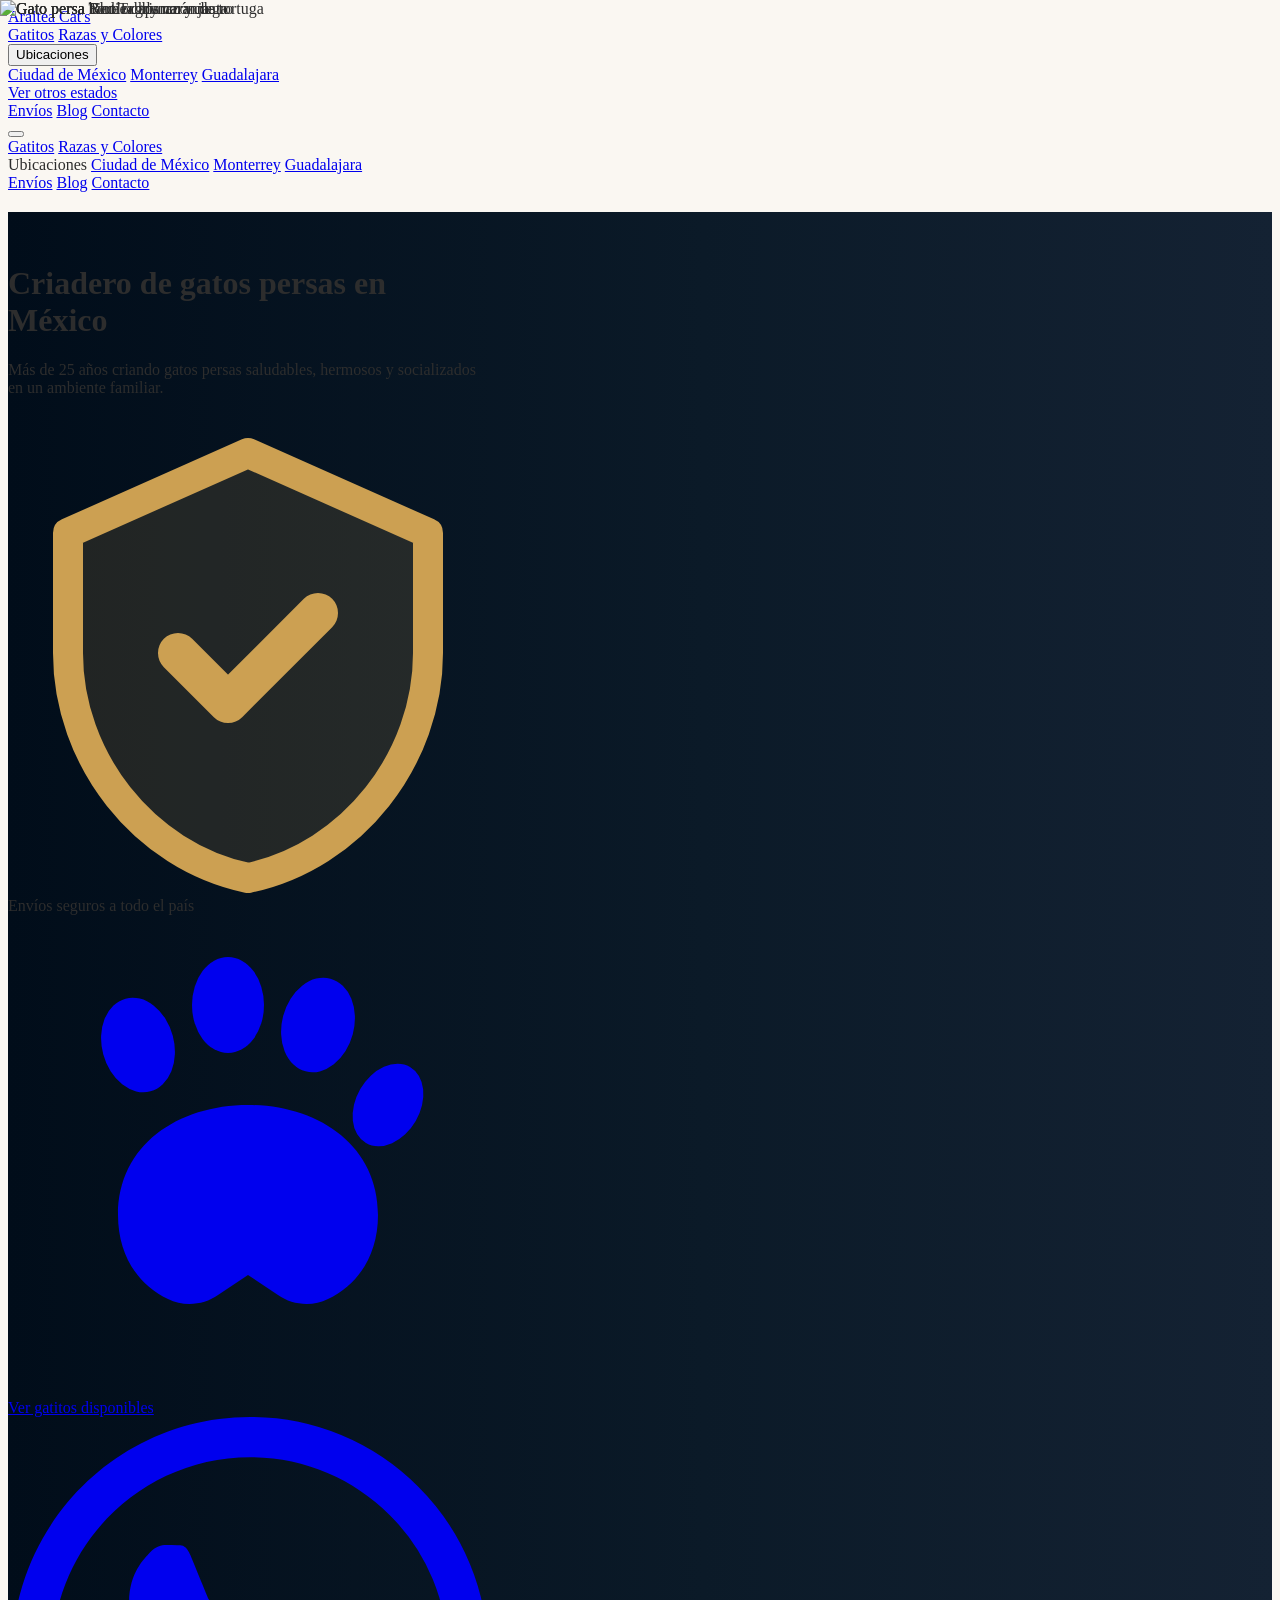
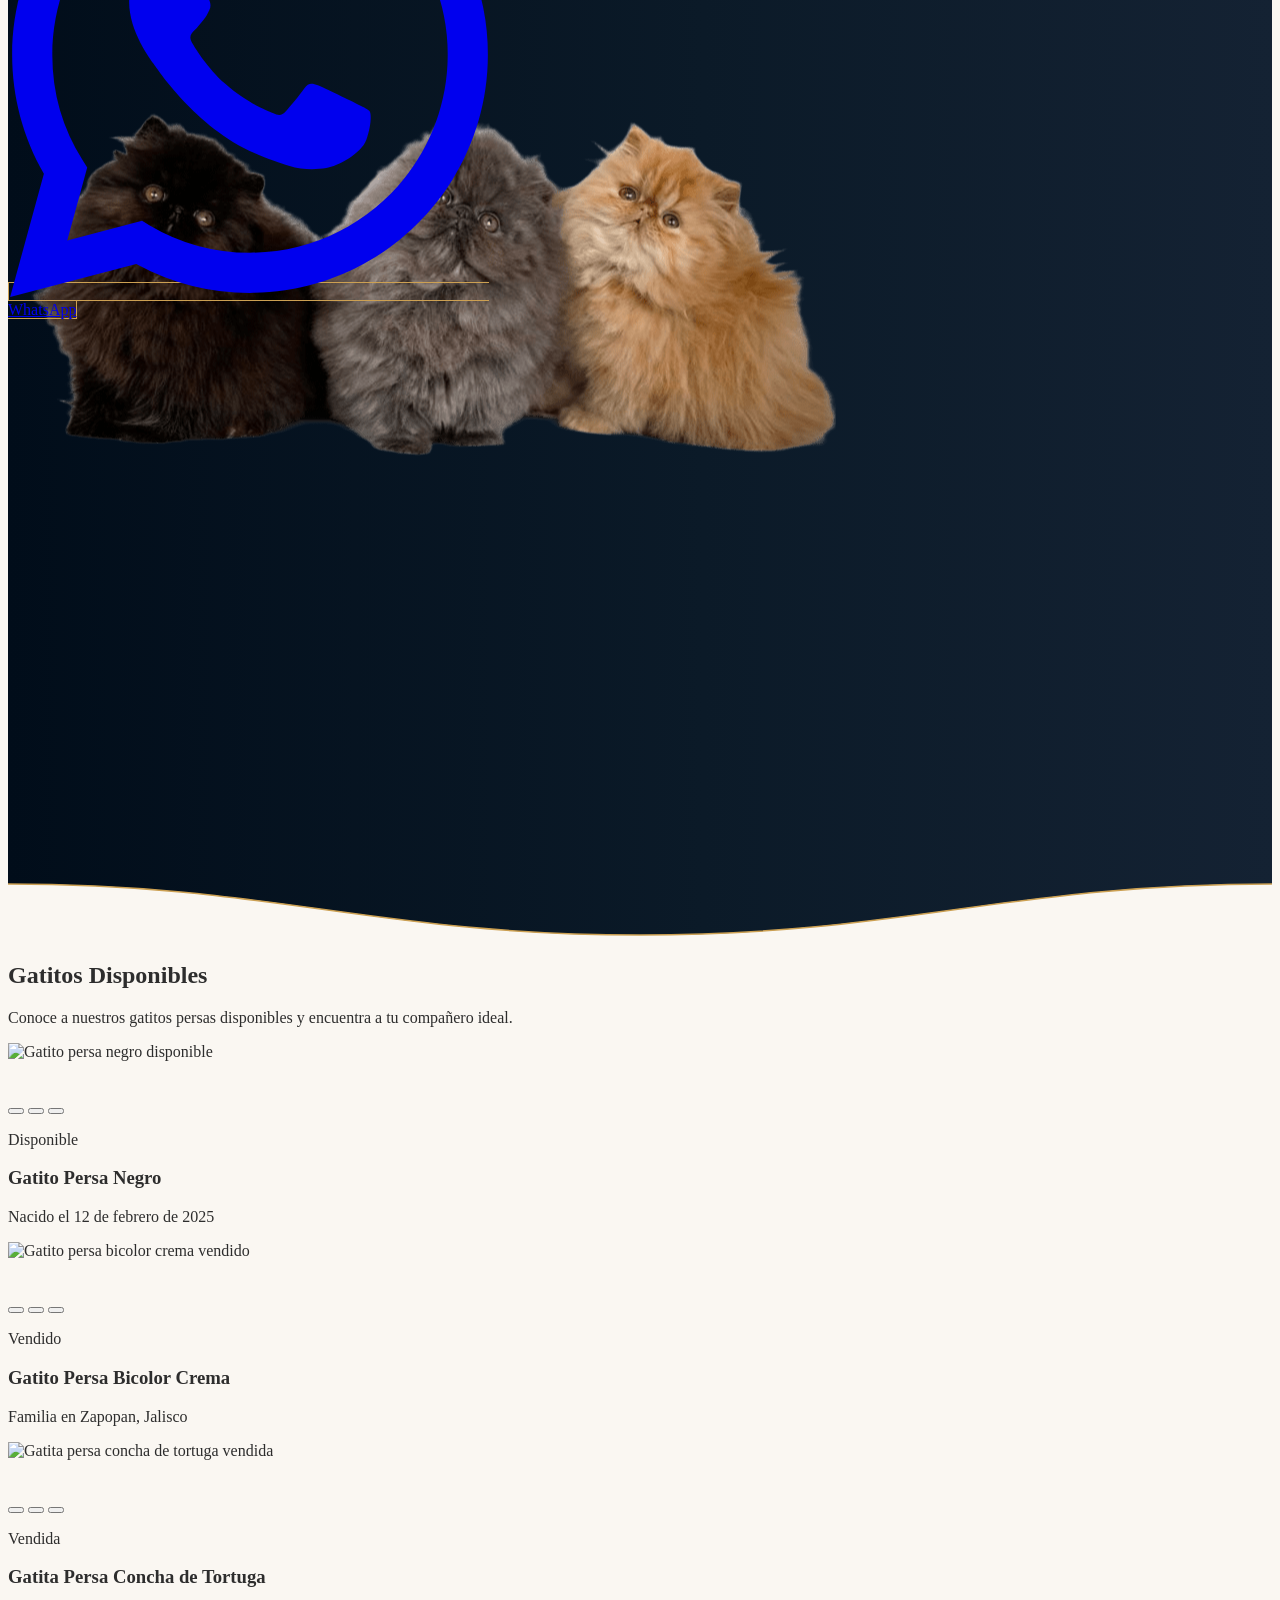
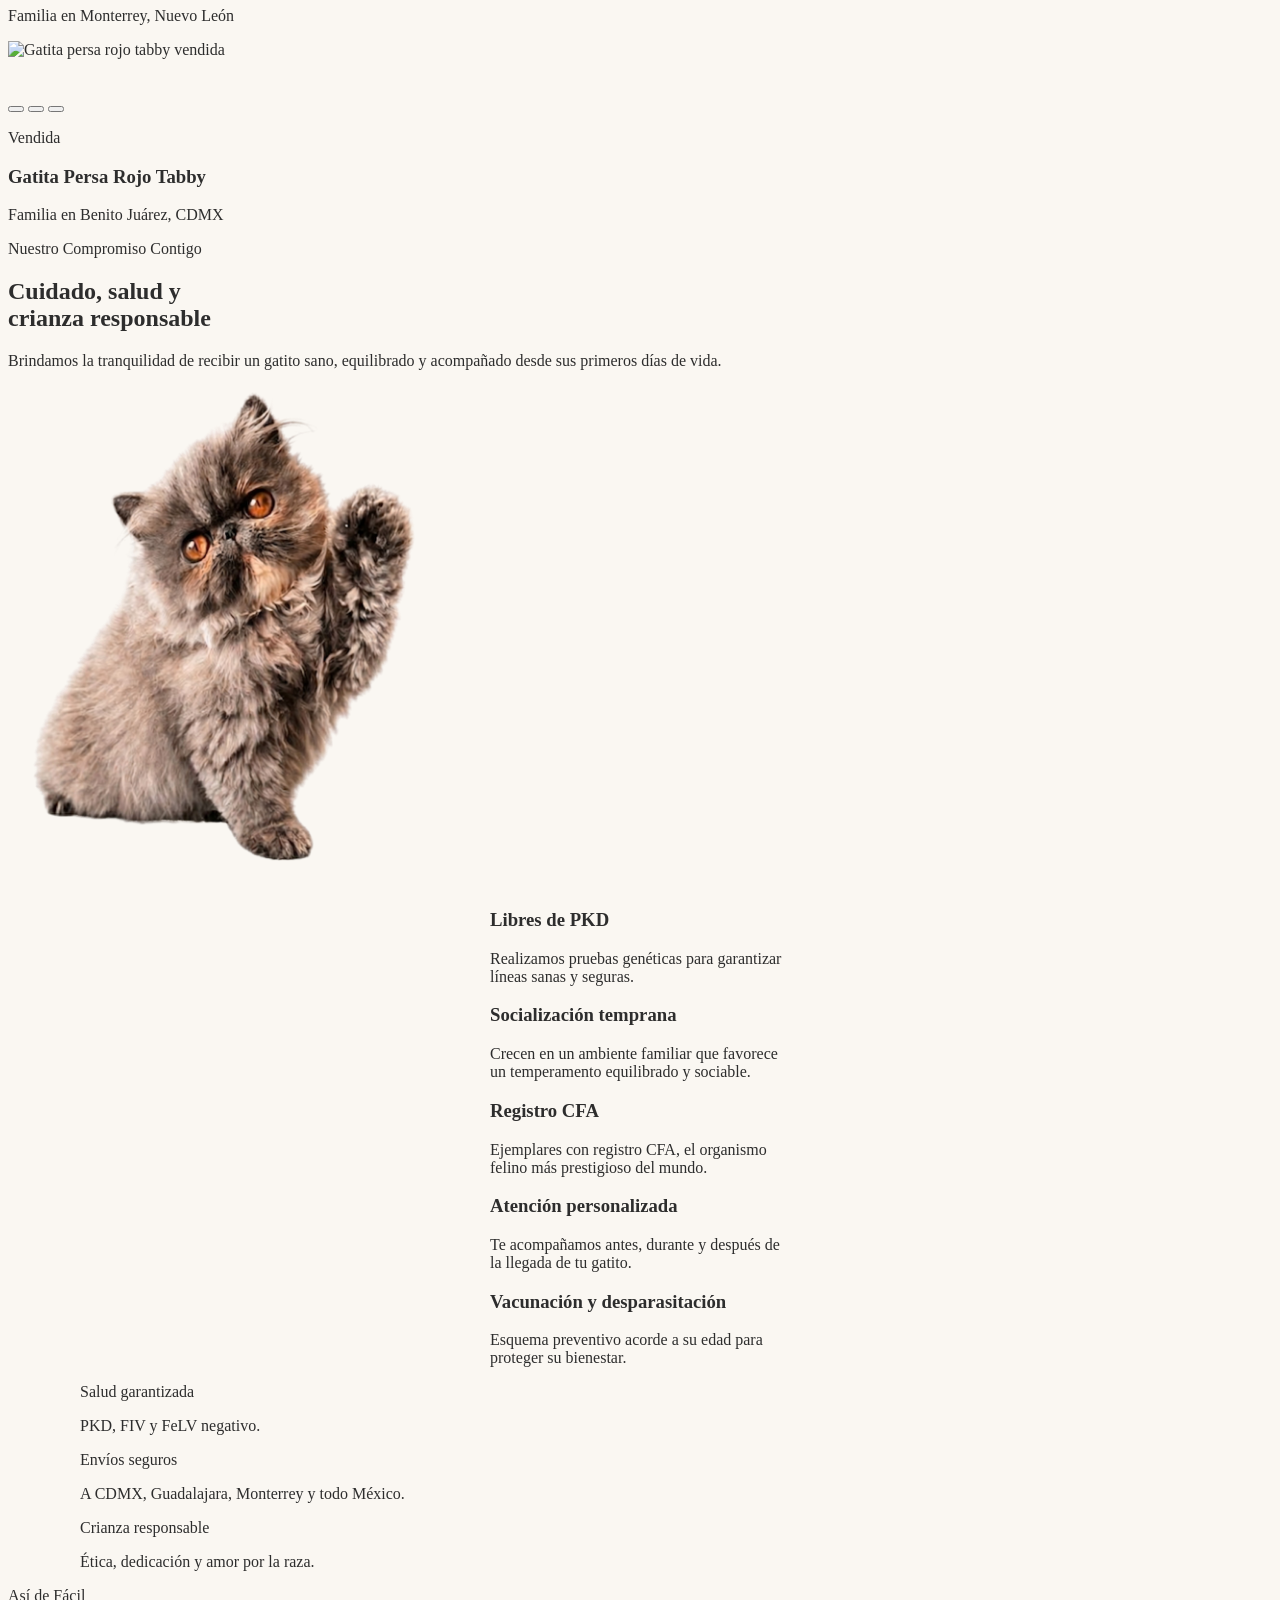
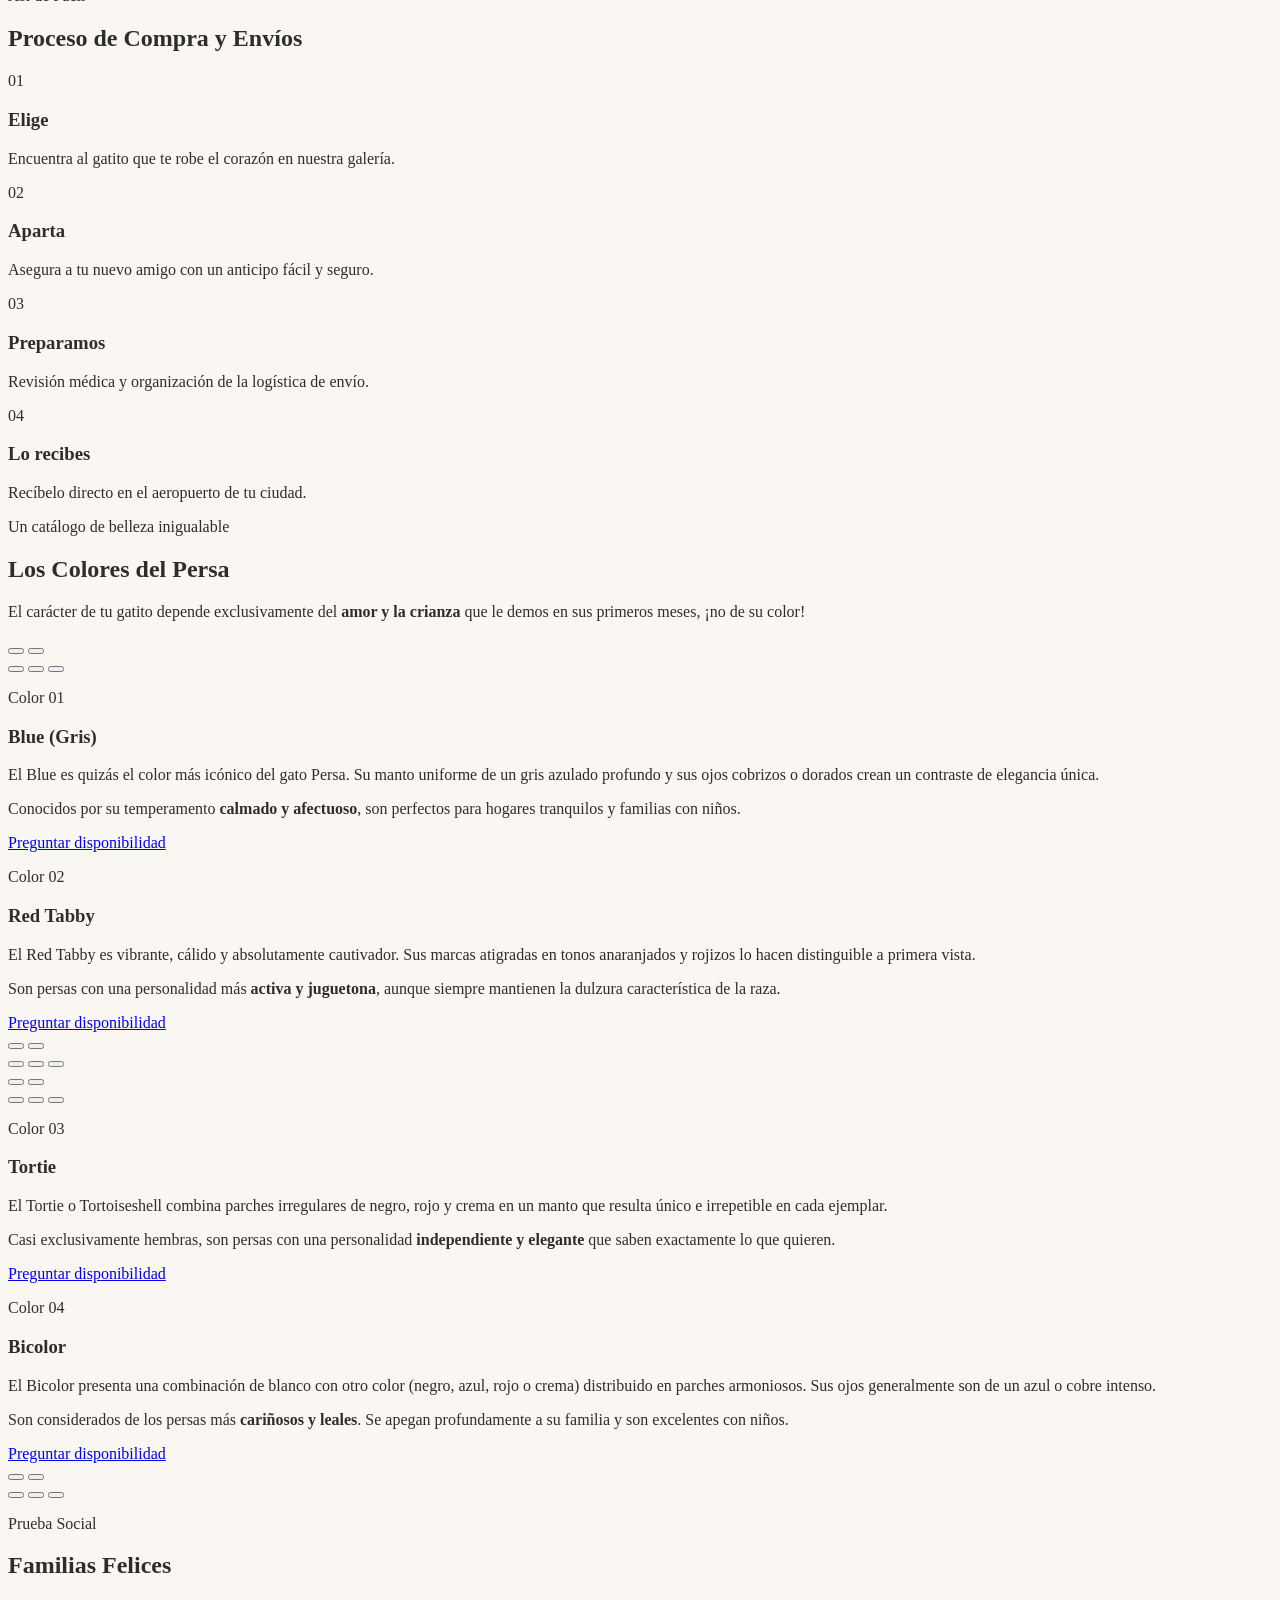
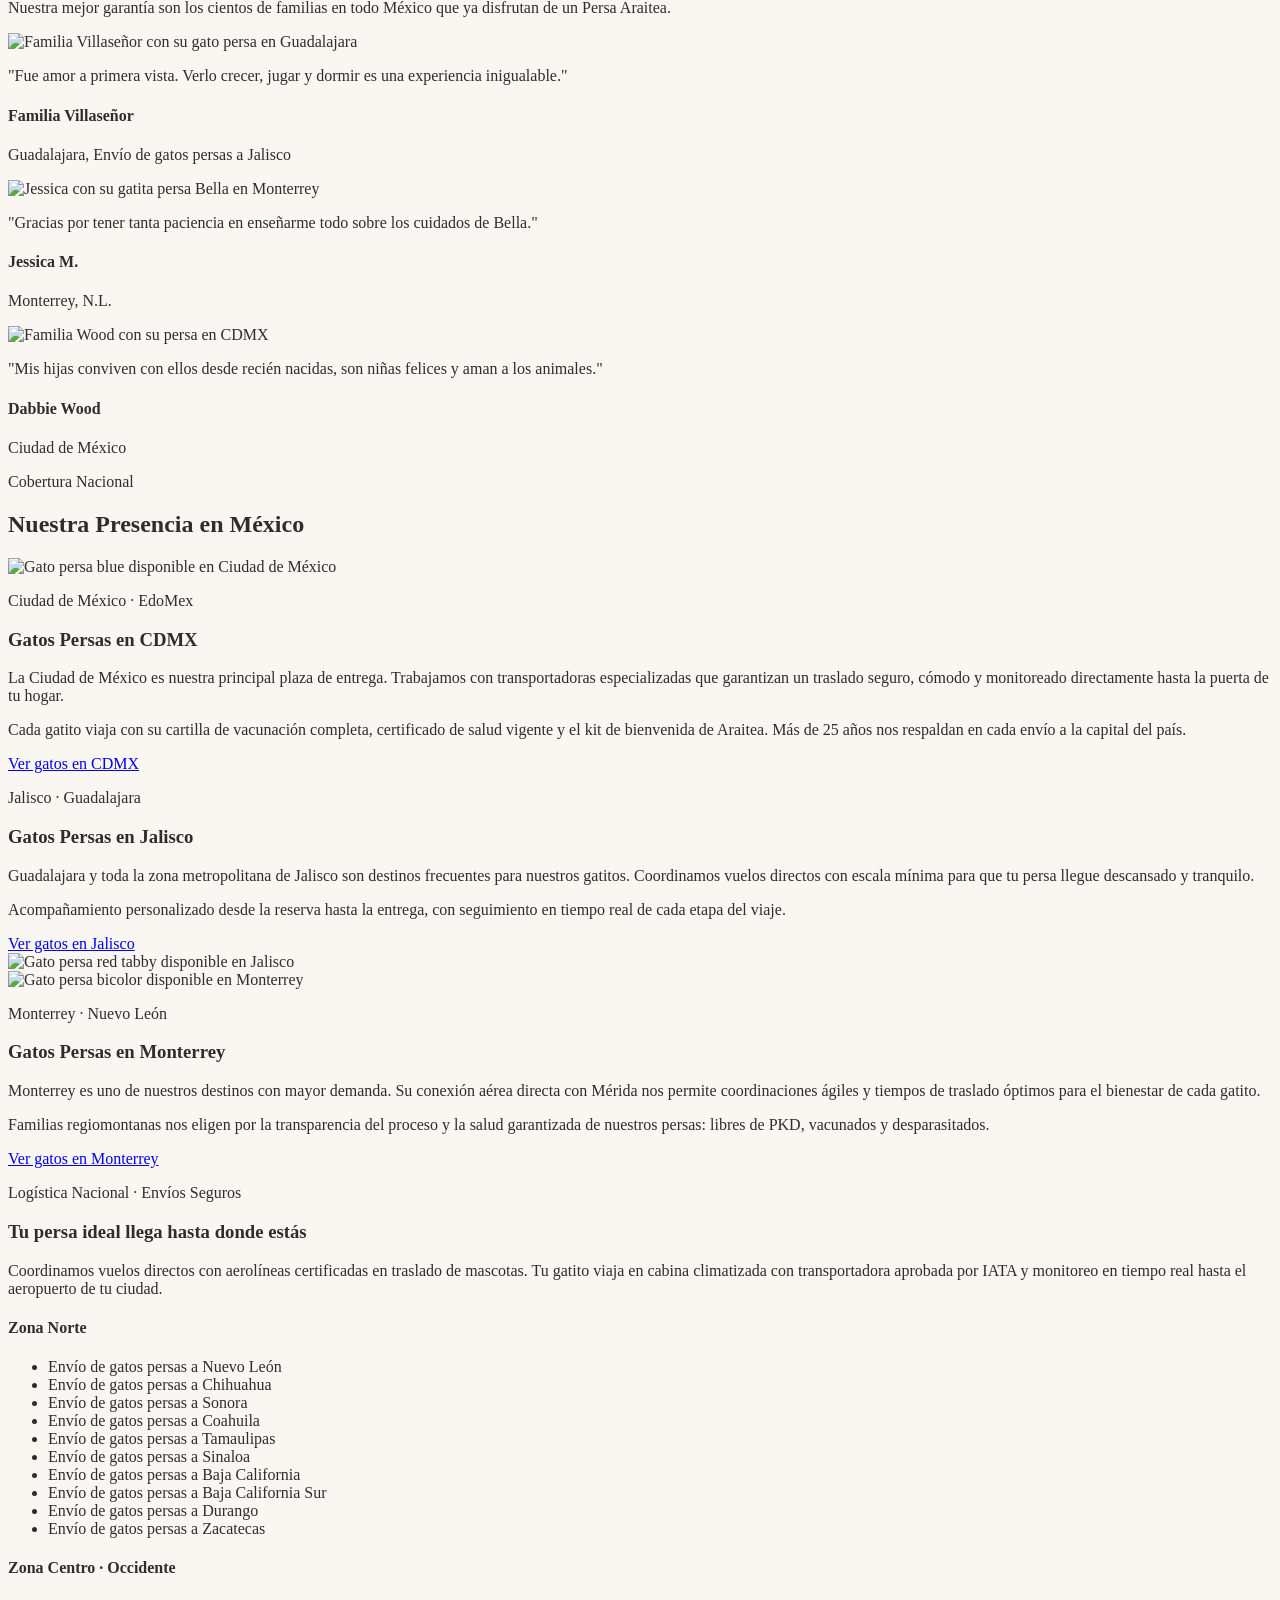
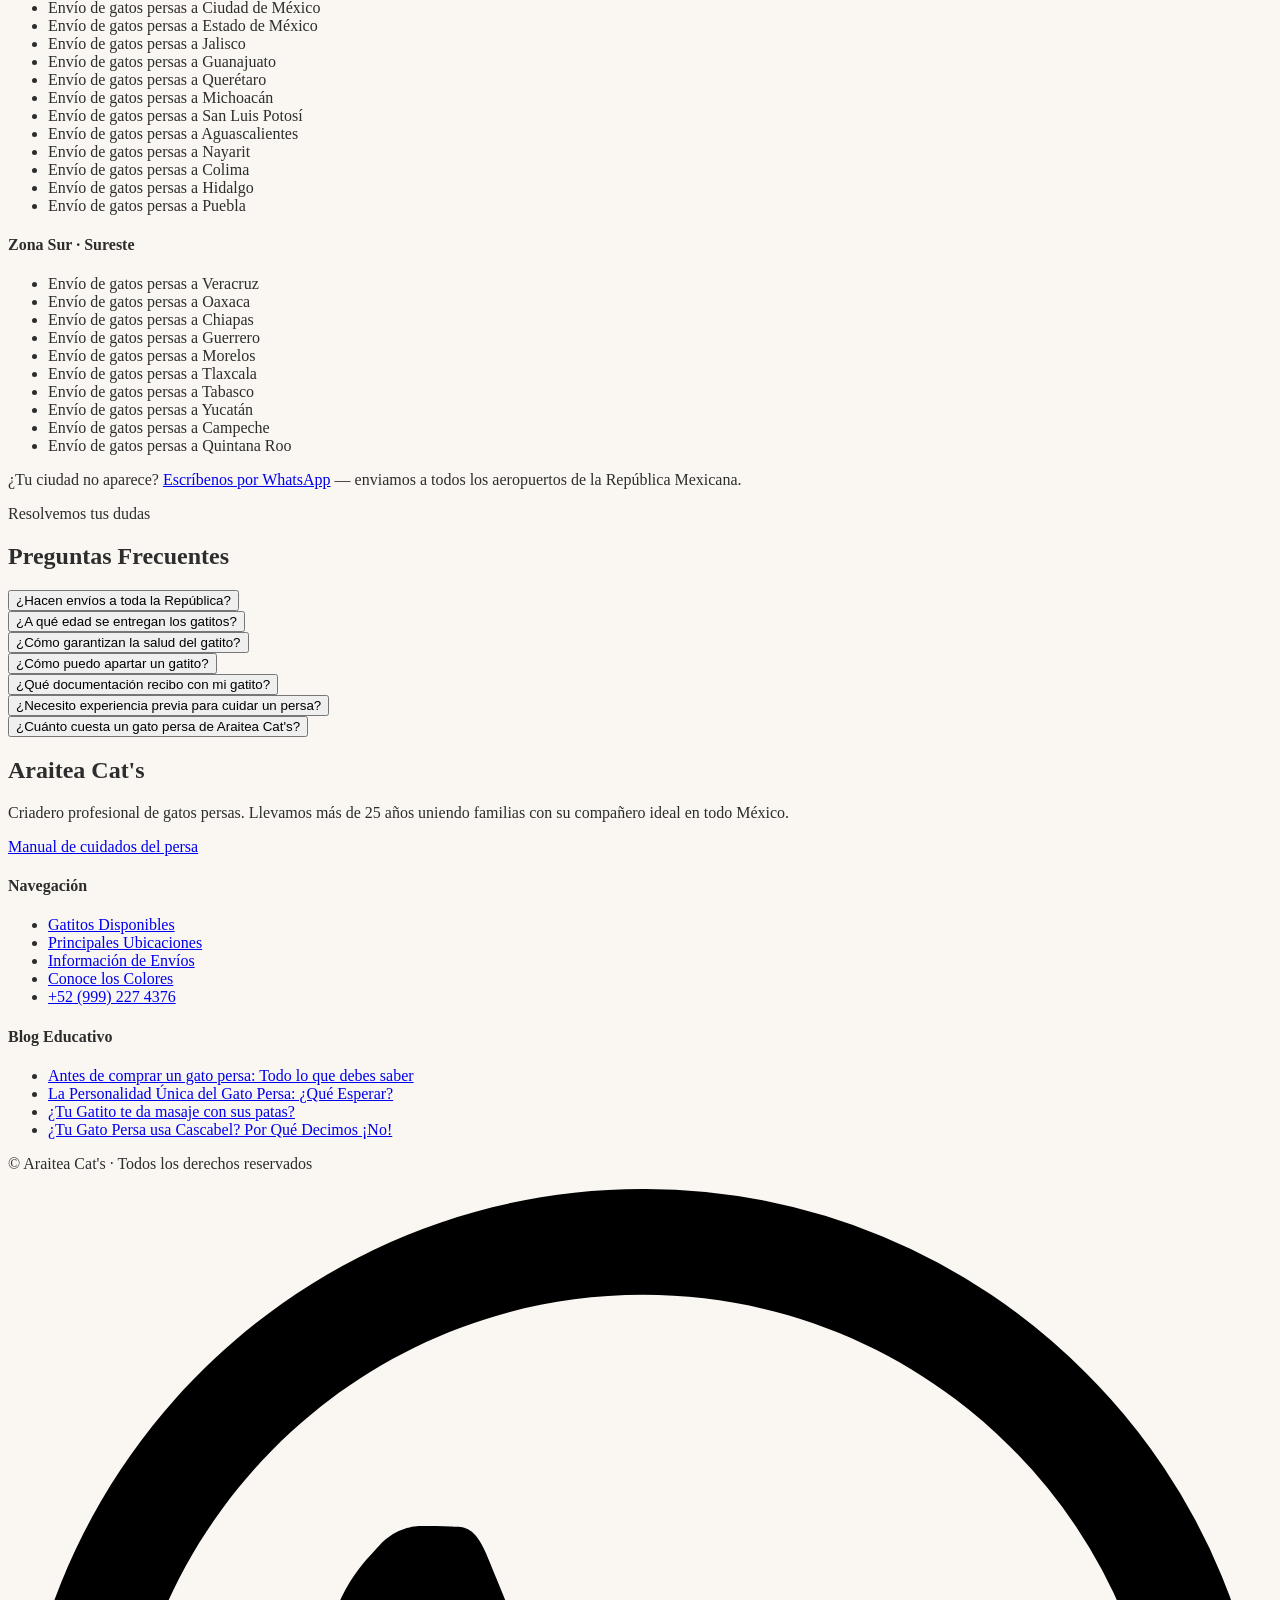
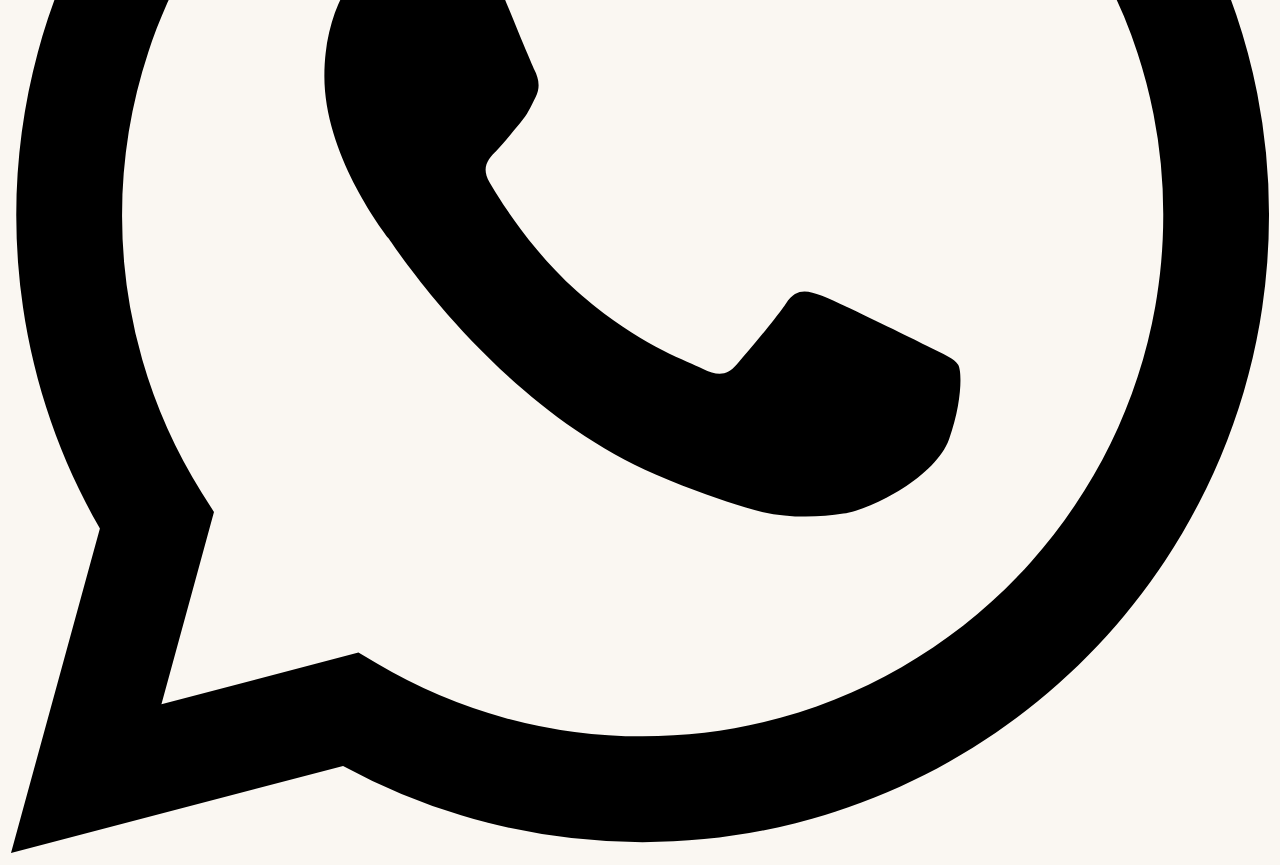
==== index.html @ f758a25f "chore: increase container max-width to 1568px Updated max-w-[1536px] to max-w-[1568px] across all pa" ====
<!doctype html>
<html lang="es">
	<head>
		<meta charset="UTF-8" />
		<meta name="viewport" content="width=device-width, initial-scale=1.0" />

		<title>Araitea Cat's | Criadero de Gatos Persas</title>

		<meta
			name="description"
			content="Araitea Cat's: Criadero de gatos persas en México con más de 25 años de experiencia. Gatitos libres de PKD, con envío seguro a CDMX, Monterrey, Guadalajara y todo el país."
		/>

		<!-- Open Graph -->
		<meta
			property="og:title"
			content="Araitea Cat's | Criadero de Gatos Persas"
		/>
		<meta
			property="og:description"
			content="Criadero de gatos persas en México con más de 25 años de experiencia. Gatitos libres de PKD, con envío seguro a todo el país."
		/>
		<meta
			property="og:image"
			content="https://images.unsplash.com/photo-1513360371669-4adf3dd7dff8?auto=format&fit=crop&w=1920&q=80"
		/>
		<meta property="og:url" content="https://gatospersas.com.mx/" />
		<meta property="og:type" content="website" />

		<!-- LCP Preload -->
		<link
			rel="preload"
			as="image"
			href="https://images.unsplash.com/photo-1513360371669-4adf3dd7dff8?auto=format&fit=crop&w=1920&q=80"
		/>

		<!-- Fuentes -->
		<link rel="preconnect" href="https://fonts.googleapis.com" />
		<link rel="preconnect" href="https://fonts.gstatic.com" crossorigin />
		<link
			href="https://fonts.googleapis.com/css2?family=Cormorant+Garamond:ital,wght@0,600;0,700;1,600&family=Josefin+Sans:wght@400;500;600;700&display=swap"
			rel="stylesheet"
		/>

		<!-- Tailwind CSS -->
		<script src="https://cdn.tailwindcss.com"></script>
		<script>
			tailwind.config = {
				theme: {
					extend: {
						colors: {
							navy: "#0A2241",
							"navy-dark": "#061629",
							gold: "#CCA052",
							"gold-light": "#E2C07E",
							cream: "#FAF7F2",
							mist: "#E8E3DB",
							charcoal: "#2D2D2D",
							whatsapp: "#25D366",
						},
						fontFamily: {
							serif: ['"Cormorant Garamond"', "serif"],
							sans: ['"Josefin Sans"', "sans-serif"],
						},
					},
				},
			};
		</script>

		<!-- Lucide Icons -->
		<script src="https://unpkg.com/lucide@latest"></script>

		<style>
			body {
				background-color: #faf7f2;
				color: #2d2d2d;
			}

			.color-slide {
				position: absolute;
				inset: 0;
				transition: opacity 0.6s ease-in-out;
			}

			.faq-content {
				transition:
					max-height 0.3s ease-in-out,
					opacity 0.3s ease-in-out;
				max-height: 0;
				opacity: 0;
				overflow: hidden;
			}

			.cat-slide {
				transition: opacity 0.5s ease-in-out;
			}
			.cat-slide img {
				-webkit-user-drag: none;
				pointer-events: none;
			}

			/* Gold underline on nav hover */
			.nav-link {
				position: relative;
				padding-bottom: 2px;
			}
			.nav-link::after {
				content: "";
				position: absolute;
				bottom: -2px;
				left: 0;
				width: 0;
				height: 1px;
				background: #cca052;
				transition: width 0.2s ease;
			}
			.nav-link:hover::after {
				width: 100%;
			}

			/* Hero section and image positioning on desktop */
			@media (min-width: 1024px) {
				.hero-container {
					margin-right: 0 !important;
				}
				.hero-image {
					right: 0 !important;
					margin-right: 0 !important;
					width: 60% !important;
					top: 50% !important;
					transform: translateY(-50%) !important;
				}
				.hero-image img {
					max-height: 65vh !important;
					height: auto !important;
				}
			}

			/* Hero title and description max-width on mobile only */
			@media (min-width: 1024px) {
				.hero-text {
					max-width: 100% !important;
				}
			}
		</style>
	</head>
	<body class="font-sans bg-cream min-h-screen">
		<!-- ═══════════════════════════════════════════════════
		     NAVBAR
		═══════════════════════════════════════════════════ -->
		<nav class="bg-navy border-b border-gold/20 py-4 px-3 sticky top-0 z-50">
			<div class="max-w-[1504px] w-full mx-auto flex justify-between items-center">
				<!-- Logo -->
				<a href="/" class="flex items-center gap-3">
					<span class="font-sans text-3xl font-medium text-white tracking-tight"
						>Araitea
						<span class="text-gold font-serif italic">Cat's</span></span
					>
				</a>

				<!-- Menú Desktop -->
				<div class="hidden md:flex items-center gap-8">
					<a
						href="#disponibles"
						class="nav-link font-sans text-sm font-medium uppercase tracking-widest text-white/80 hover:text-gold transition-colors"
						>Gatitos</a
					>
					<a
						href="#colores"
						class="nav-link font-sans text-sm font-medium uppercase tracking-widest text-white/80 hover:text-gold transition-colors"
						>Razas y Colores</a
					>

					<!-- Dropdown Ubicaciones -->
					<div class="relative group">
						<button
							class="nav-link font-sans text-sm font-medium uppercase tracking-widest text-white/80 hover:text-gold transition-colors flex items-center gap-1 py-2"
						>
							Ubicaciones <i data-lucide="chevron-down" class="w-3 h-3"></i>
						</button>
						<div
							class="absolute left-0 top-full pt-2 w-52 opacity-0 invisible group-hover:opacity-100 group-hover:visible transition-all duration-300 z-50"
						>
							<div class="bg-navy border border-gold/30 overflow-hidden">
								<a
									href="/venta-de-gatos-persas-en-cdmx"
									class="block px-5 py-3 font-sans text-sm uppercase tracking-widest text-white/70 hover:text-gold hover:bg-navy-dark transition-colors"
									>Ciudad de México</a
								>
								<a
									href="/venta-de-gatos-persas-en-monterrey"
									class="block px-5 py-3 font-sans text-sm uppercase tracking-widest text-white/70 hover:text-gold hover:bg-navy-dark transition-colors"
									>Monterrey</a
								>
								<a
									href="/venta-de-gatos-persas-en-jalisco"
									class="block px-5 py-3 font-sans text-sm uppercase tracking-widest text-white/70 hover:text-gold hover:bg-navy-dark transition-colors"
									>Guadalajara</a
								>
								<div class="border-t border-gold/20"></div>
								<a
									href="#envios"
									class="block px-5 py-3 font-sans text-sm uppercase tracking-widest text-white/50 hover:text-gold hover:bg-navy-dark transition-colors"
									>Ver otros estados</a
								>
							</div>
						</div>
					</div>

					<a
						href="#envios"
						class="nav-link font-sans text-sm font-medium uppercase tracking-widest text-white/80 hover:text-gold transition-colors"
						>Envíos</a
					>
					<a
						href="#blog"
						class="nav-link font-sans text-sm font-medium uppercase tracking-widest text-white/80 hover:text-gold transition-colors"
						>Blog</a
					>

					<a
						href="https://wa.me/529992274376"
						class="inline-flex items-center gap-2 bg-gold hover:bg-gold-light text-navy font-sans text-sm font-medium uppercase tracking-wide px-5 py-2.5 transition-colors duration-200"
					>
						Contacto
					</a>
				</div>

				<!-- Botón Menú Móvil -->
				<button
					id="mobile-menu-btn"
					class="md:hidden text-white/80"
					aria-label="Abrir menú"
				>
					<i data-lucide="menu" class="w-7 h-7"></i>
				</button>
			</div>

			<!-- Menú Móvil -->
			<div
				id="mobile-menu"
				class="md:hidden hidden flex-col gap-4 mt-4 pt-4 border-t border-gold/20 text-center"
			>
				<a
					href="#disponibles"
					class="font-sans text-sm font-medium uppercase tracking-widest text-white/80 hover:text-gold"
					>Gatitos</a
				>
				<a
					href="#colores"
					class="font-sans text-sm font-medium uppercase tracking-widest text-white/80 hover:text-gold"
					>Razas y Colores</a
				>
				<div class="border-y border-gold/10 py-3 flex flex-col gap-3">
					<span
						class="font-sans text-sm font-medium uppercase tracking-widest text-gold"
						>Ubicaciones</span
					>
					<a
						href="/venta-de-gatos-persas-en-cdmx"
						class="font-sans text-sm text-white/60 hover:text-gold"
						>Ciudad de México</a
					>
					<a
						href="/venta-de-gatos-persas-en-monterrey"
						class="font-sans text-sm text-white/60 hover:text-gold"
						>Monterrey</a
					>
					<a
						href="/venta-de-gatos-persas-en-jalisco"
						class="font-sans text-sm text-white/60 hover:text-gold"
						>Guadalajara</a
					>
				</div>
				<a
					href="#envios"
					class="font-sans text-sm font-medium uppercase tracking-widest text-white/80 hover:text-gold"
					>Envíos</a
				>
				<a
					href="#blog"
					class="font-sans text-sm font-medium uppercase tracking-widest text-white/80 hover:text-gold"
					>Blog</a
				>
				<a
					href="https://wa.me/529992274376"
					class="bg-gold text-navy font-sans text-sm font-medium uppercase tracking-wide py-3 px-6 mx-auto w-3/4"
					>Contacto</a
				>
			</div>
		</nav>

		<main>
			<!-- ═══════════════════════════════════════════════════
			     1. HERO
			═══════════════════════════════════════════════════ -->
			<div
				class="relative w-full overflow-hidden"
				style="
					background: linear-gradient(
						to right,
						#010d1a 0%,
						#0b1a28 55%,
						#142233 100%
					);
				"
			>
				<div
					class="max-w-[1568px] w-full mx-auto px-3 flex flex-col lg:flex-row items-start lg:items-center"
					style="
						min-height: 88vh;
						padding-top: 2rem;
						padding-bottom: 2rem;
						gap: 2rem;
						margin-top: 20px;
					"
				>
					<!-- Left: Content -->
					<div
						class="flex flex-col gap-7 w-full"
						style="
							position: relative;
							z-index: 20;
							isolation: isolate;
							max-width: 480px;
						"
					>
						<!-- Title -->
						<div style="max-width: 70%" class="hero-text">
							<h1
								class="font-serif text-5xl md:text-6xl lg:text-7xl font-medium text-white leading-tight"
							>
								Criadero de gatos persas
								<span class="text-gold italic">en México</span>
							</h1>
						</div>
						<!-- Description -->
						<p
							class="font-sans text-xl text-white/70 leading-relaxed hero-text"
							style="max-width: 70%"
						>
							Más de 25 años criando gatos persas saludables, hermosos y
							socializados en un ambiente familiar.
						</p>
						<!-- Shield-check item -->
						<div class="flex items-center gap-3">
							<svg
								xmlns="http://www.w3.org/2000/svg"
								class="w-12 h-12 flex-shrink-0"
								viewBox="0 0 24 24"
								fill="none"
							>
								<path
									d="M12 2L3 6v6c0 5.25 3.75 10.15 9 11.25C17.25 22.15 21 17.25 21 12V6L12 2z"
									fill="#CCA052"
									fill-opacity="0.15"
									stroke="#CCA052"
									stroke-width="1.5"
									stroke-linejoin="round"
								/>
								<polyline
									points="8.5 12 11 14.5 15.5 10"
									stroke="#CCA052"
									stroke-width="2"
									stroke-linecap="round"
									stroke-linejoin="round"
									fill="none"
								/>
							</svg>
							<span class="font-sans text-base text-white/80"
								>Envíos seguros a todo el país</span
							>
						</div>
						<!-- Buttons -->
						<div class="flex flex-wrap gap-4">
							<a
								href="#disponibles"
								class="inline-flex items-center gap-2 bg-gold hover:bg-gold-light text-navy font-sans text-sm sm:text-base font-medium uppercase tracking-wide px-4 sm:px-7 py-3 sm:py-3.5 transition-colors duration-200"
							>
								<svg
									xmlns="http://www.w3.org/2000/svg"
									class="w-5 h-5 flex-shrink-0"
									viewBox="0 0 24 24"
									fill="currentColor"
								>
									<ellipse
										cx="6.5"
										cy="6.5"
										rx="1.8"
										ry="2.4"
										transform="rotate(-15 6.5 6.5)"
									/>
									<ellipse cx="11" cy="4.5" rx="1.8" ry="2.4" />
									<ellipse
										cx="15.5"
										cy="5.5"
										rx="1.8"
										ry="2.4"
										transform="rotate(15 15.5 5.5)"
									/>
									<ellipse
										cx="19"
										cy="9.5"
										rx="1.6"
										ry="2.2"
										transform="rotate(30 19 9.5)"
									/>
									<path
										d="M12 9.5c-3.5 0-6.5 2-6.5 5.5 0 2 1 3.5 2.5 4.2.8.4 1.8.3 2.5-.2l1.5-1 1.5 1c.7.5 1.7.6 2.5.2 1.5-.7 2.5-2.2 2.5-4.2 0-3.5-3-5.5-6.5-5.5z"
									/>
								</svg>
								Ver gatitos disponibles
							</a>
							<a
								href="https://wa.me/529992274376"
								class="inline-flex items-center gap-2 text-gold font-sans text-sm sm:text-base font-medium uppercase tracking-wide px-4 sm:px-7 py-3 sm:py-3.5 transition-colors duration-200"
								style="background: transparent; border: 1px solid #cca052"
							>
								<svg
									xmlns="http://www.w3.org/2000/svg"
									class="w-5 h-5 flex-shrink-0"
									viewBox="0 0 24 24"
									fill="currentColor"
								>
									<path
										d="M17.472 14.382c-.297-.149-1.758-.867-2.03-.967-.273-.099-.471-.148-.67.15-.197.297-.767.966-.94 1.164-.173.199-.347.223-.644.075-.297-.15-1.255-.463-2.39-1.475-.883-.788-1.48-1.761-1.653-2.059-.173-.297-.018-.458.13-.606.134-.133.298-.347.446-.52.149-.174.198-.298.298-.497.099-.198.05-.371-.025-.52-.075-.149-.669-1.612-.916-2.207-.242-.579-.487-.5-.669-.51-.173-.008-.371-.01-.57-.01-.198 0-.52.074-.792.372-.272.297-1.04 1.016-1.04 2.479 0 1.462 1.065 2.875 1.213 3.074.149.198 2.096 3.2 5.077 4.487.709.306 1.262.489 1.694.625.712.227 1.36.195 1.871.118.571-.085 1.758-.719 2.006-1.413.248-.694.248-1.289.173-1.413-.074-.124-.272-.198-.57-.347m-5.421 7.403h-.004a9.87 9.87 0 01-5.031-1.378l-.361-.214-3.741.982.998-3.648-.235-.374a9.86 9.86 0 01-1.51-5.26c.001-5.45 4.436-9.884 9.888-9.884 2.64 0 5.122 1.03 6.988 2.898a9.825 9.825 0 012.893 6.994c-.003 5.45-4.437 9.884-9.885 9.884m8.413-18.297A11.815 11.815 0 0012.05 0C5.495 0 .16 5.335.157 11.892c0 2.096.547 4.142 1.588 5.945L.057 24l6.305-1.654a11.882 11.882 0 005.683 1.448h.005c6.554 0 11.89-5.335 11.893-11.893a11.821 11.821 0 00-3.48-8.413z"
									/>
								</svg>
								WhatsApp
							</a>
						</div>
					</div>
					<!-- Right: Image -->
					<div class="w-full lg:absolute hero-image" style="z-index: 10">
						<img
							src="/assets/hero-white.png"
							alt="Gatitos persas Araitea Cat's"
							class="w-full h-auto object-cover object-center"
							style="max-height: none"
						/>
					</div>
				</div>
				<!-- Wave bottom -->
				<div
					class="absolute bottom-0 left-0 w-full"
					style="height: 70px; line-height: 0; z-index: 40"
				>
					<svg
						viewBox="0 0 1440 70"
						xmlns="http://www.w3.org/2000/svg"
						preserveAspectRatio="none"
						style="width: 100%; height: 70px; display: block"
					>
						<path
							d="M0,12 C300,12 420,63 720,63 C1020,63 1140,12 1440,12 L1440,70 L0,70 Z"
							fill="#FAF7F2"
						/>
						<path
							d="M0,12 C300,12 420,63 720,63 C1020,63 1140,12 1440,12"
							fill="none"
							stroke="#CCA052"
							stroke-width="1.5"
						/>
					</svg>
				</div>
			</div>

			<!-- ═══════════════════════════════════════════════════
			     2. GATITOS DISPONIBLES (4 gatos)
			═══════════════════════════════════════════════════ -->
			<section id="disponibles" class="py-20 bg-cream">
				<div class="max-w-[1568px] w-full mx-auto px-3">
					<div class="text-center mb-14">
						<h2
							class="font-sans text-4xl md:text-5xl font-medium text-navy mb-4"
						>
							Gatitos
							<span class="text-gold font-serif italic">Disponibles</span>
						</h2>
						<div class="h-0.5 w-16 bg-gold mx-auto mt-4 mb-6"></div>
						<p
							class="font-sans text-xl text-charcoal max-w-2xl mx-auto leading-relaxed"
						>
							Conoce a nuestros gatitos persas disponibles y encuentra a tu
							compañero ideal.
						</p>
					</div>

					<div class="grid grid-cols-1 sm:grid-cols-2 lg:grid-cols-4 gap-6">
						<!-- Gato 1: Negro — DISPONIBLE -->
						<div
							class="border border-gold/20 hover:border-gold transition-colors duration-300 overflow-hidden bg-navy flex flex-col"
							data-cat-carousel
						>
							<div class="relative aspect-square cursor-grab select-none">
								<div
									class="cat-slide absolute inset-0"
									style="opacity: 1; z-index: 1"
								>
									<img
										src="https://gatospersas.com.mx/wp-content/themes/yootheme/cache/17/gatos_persas_en_venta-176267f6.jpeg"
										alt="Gatito persa negro disponible"
										loading="lazy"
										class="w-full h-full object-cover"
									/>
								</div>
								<div
									class="cat-slide absolute inset-0"
									style="opacity: 0; z-index: 0"
								>
									<img
										src="https://gatospersas.com.mx/wp-content/themes/yootheme/cache/5f/criadero_gatos_persas_mexico-5f49ee74.jpeg"
										alt="Gatito persa negro vista 2"
										loading="lazy"
										class="w-full h-full object-cover"
									/>
								</div>
								<div
									class="cat-slide absolute inset-0"
									style="opacity: 0; z-index: 0"
								>
									<img
										src="https://gatospersas.com.mx/wp-content/themes/yootheme/cache/e5/gatito_persa_smoke-e5b714c5.jpeg"
										alt="Gatito persa negro vista 3"
										loading="lazy"
										class="w-full h-full object-cover"
									/>
								</div>
								<div
									class="absolute bottom-3 left-0 right-0 z-20 flex justify-center gap-1.5"
								>
									<button class="cat-dot p-2 flex items-center justify-center">
										<span
											class="w-1.5 h-1.5 rounded-full bg-navy transition-colors block"
										></span>
									</button>
									<button class="cat-dot p-2 flex items-center justify-center">
										<span
											class="w-1.5 h-1.5 rounded-full bg-navy/30 transition-colors block"
										></span>
									</button>
									<button class="cat-dot p-2 flex items-center justify-center">
										<span
											class="w-1.5 h-1.5 rounded-full bg-navy/30 transition-colors block"
										></span>
									</button>
								</div>
							</div>
							<div class="p-5 flex flex-col flex-1">
								<p
									class="font-sans text-sm font-medium uppercase tracking-widest text-gold mb-1"
								>
									Disponible
								</p>
								<div class="h-0.5 w-8 bg-gold mb-3"></div>
								<h3
									class="font-sans text-xl font-medium text-white mb-1 flex-1"
								>
									Gatito Persa Negro
								</h3>
								<p
									class="font-sans text-sm text-white/50 uppercase tracking-widest"
								>
									Nacido el 12 de febrero de 2025
								</p>
							</div>
						</div>

						<!-- Gato 2: Bicolor Crema — VENDIDO -->
						<div
							class="border border-gold/20 hover:border-gold transition-colors duration-300 overflow-hidden bg-navy flex flex-col"
							data-cat-carousel
						>
							<div class="relative aspect-square cursor-grab select-none">
								<div
									class="cat-slide absolute inset-0"
									style="opacity: 1; z-index: 1"
								>
									<img
										src="https://gatospersas.com.mx/wp-content/themes/yootheme/cache/f1/PHOTO-2023-08-22-19-07-33-f145be33.jpeg"
										alt="Gatito persa bicolor crema vendido"
										loading="lazy"
										class="w-full h-full object-cover"
									/>
								</div>
								<div
									class="cat-slide absolute inset-0"
									style="opacity: 0; z-index: 0"
								>
									<img
										src="https://gatospersas.com.mx/wp-content/themes/yootheme/cache/30/PHOTO-2023-08-22-19-08-31-3012511b.jpeg"
										alt="Gatito persa bicolor crema vista 2"
										loading="lazy"
										class="w-full h-full object-cover"
									/>
								</div>
								<div
									class="cat-slide absolute inset-0"
									style="opacity: 0; z-index: 0"
								>
									<img
										src="https://gatospersas.com.mx/wp-content/themes/yootheme/cache/b7/PHOTO-2023-08-22-19-08-32-2-b7d9028f.jpeg"
										alt="Gatito persa bicolor crema vista 3"
										loading="lazy"
										class="w-full h-full object-cover"
									/>
								</div>
								<div
									class="absolute bottom-3 left-0 right-0 z-20 flex justify-center gap-1.5"
								>
									<button class="cat-dot p-2 flex items-center justify-center">
										<span
											class="w-1.5 h-1.5 rounded-full bg-navy transition-colors block"
										></span>
									</button>
									<button class="cat-dot p-2 flex items-center justify-center">
										<span
											class="w-1.5 h-1.5 rounded-full bg-navy/30 transition-colors block"
										></span>
									</button>
									<button class="cat-dot p-2 flex items-center justify-center">
										<span
											class="w-1.5 h-1.5 rounded-full bg-navy/30 transition-colors block"
										></span>
									</button>
								</div>
							</div>
							<div class="p-5 flex flex-col flex-1">
								<p
									class="font-sans text-sm font-medium uppercase tracking-widest text-white/40 mb-1"
								>
									Vendido
								</p>
								<div class="h-0.5 w-8 bg-gold mb-3"></div>
								<h3
									class="font-sans text-xl font-medium text-white mb-1 flex-1"
								>
									Gatito Persa Bicolor Crema
								</h3>
								<p
									class="font-sans text-sm text-white/50 uppercase tracking-widest"
								>
									Familia en Zapopan, Jalisco
								</p>
							</div>
						</div>

						<!-- Gato 3: Concha de Tortuga — VENDIDA -->
						<div
							class="border border-gold/20 hover:border-gold transition-colors duration-300 overflow-hidden bg-navy flex flex-col"
							data-cat-carousel
						>
							<div class="relative aspect-square cursor-grab select-none">
								<div
									class="cat-slide absolute inset-0"
									style="opacity: 1; z-index: 1"
								>
									<img
										src="https://gatospersas.com.mx/wp-content/themes/yootheme/cache/b6/image0-b6303b14.jpeg"
										alt="Gatita persa concha de tortuga vendida"
										loading="lazy"
										class="w-full h-full object-cover"
									/>
								</div>
								<div
									class="cat-slide absolute inset-0"
									style="opacity: 0; z-index: 0"
								>
									<img
										src="https://gatospersas.com.mx/wp-content/themes/yootheme/cache/0e/image1-0ea91c4a.jpeg"
										alt="Gatita persa concha de tortuga vista 2"
										loading="lazy"
										class="w-full h-full object-cover"
									/>
								</div>
								<div
									class="cat-slide absolute inset-0"
									style="opacity: 0; z-index: 0"
								>
									<img
										src="https://gatospersas.com.mx/wp-content/themes/yootheme/cache/e5/image2-e5bdabb6.jpeg"
										alt="Gatita persa concha de tortuga vista 3"
										loading="lazy"
										class="w-full h-full object-cover"
									/>
								</div>
								<div
									class="absolute bottom-3 left-0 right-0 z-20 flex justify-center gap-1.5"
								>
									<button class="cat-dot p-2 flex items-center justify-center">
										<span
											class="w-1.5 h-1.5 rounded-full bg-navy transition-colors block"
										></span>
									</button>
									<button class="cat-dot p-2 flex items-center justify-center">
										<span
											class="w-1.5 h-1.5 rounded-full bg-navy/30 transition-colors block"
										></span>
									</button>
									<button class="cat-dot p-2 flex items-center justify-center">
										<span
											class="w-1.5 h-1.5 rounded-full bg-navy/30 transition-colors block"
										></span>
									</button>
								</div>
							</div>
							<div class="p-5 flex flex-col flex-1">
								<p
									class="font-sans text-sm font-medium uppercase tracking-widest text-white/40 mb-1"
								>
									Vendida
								</p>
								<div class="h-0.5 w-8 bg-gold mb-3"></div>
								<h3
									class="font-sans text-xl font-medium text-white mb-1 flex-1"
								>
									Gatita Persa Concha de Tortuga
								</h3>
								<p
									class="font-sans text-sm text-white/50 uppercase tracking-widest"
								>
									Familia en Monterrey, Nuevo León
								</p>
							</div>
						</div>

						<!-- Gato 4: Rojo Tabby — VENDIDA -->
						<div
							class="border border-gold/20 hover:border-gold transition-colors duration-300 overflow-hidden bg-navy flex flex-col"
							data-cat-carousel
						>
							<div class="relative aspect-square cursor-grab select-none">
								<div
									class="cat-slide absolute inset-0"
									style="opacity: 1; z-index: 1"
								>
									<img
										src="https://gatospersas.com.mx/wp-content/themes/yootheme/cache/12/portada-roja-121ec42e.jpeg"
										alt="Gatita persa rojo tabby vendida"
										loading="lazy"
										class="w-full h-full object-cover"
									/>
								</div>
								<div
									class="cat-slide absolute inset-0"
									style="opacity: 0; z-index: 0"
								>
									<img
										src="https://gatospersas.com.mx/wp-content/themes/yootheme/cache/5d/1-roja-5d1bef3d.jpeg"
										alt="Gatita persa rojo tabby vista 2"
										loading="lazy"
										class="w-full h-full object-cover"
									/>
								</div>
								<div
									class="cat-slide absolute inset-0"
									style="opacity: 0; z-index: 0"
								>
									<img
										src="https://gatospersas.com.mx/wp-content/themes/yootheme/cache/11/2-roja-116450c4.jpeg"
										alt="Gatita persa rojo tabby vista 3"
										loading="lazy"
										class="w-full h-full object-cover"
									/>
								</div>
								<div
									class="absolute bottom-3 left-0 right-0 z-20 flex justify-center gap-1.5"
								>
									<button class="cat-dot p-2 flex items-center justify-center">
										<span
											class="w-1.5 h-1.5 rounded-full bg-navy transition-colors block"
										></span>
									</button>
									<button class="cat-dot p-2 flex items-center justify-center">
										<span
											class="w-1.5 h-1.5 rounded-full bg-navy/30 transition-colors block"
										></span>
									</button>
									<button class="cat-dot p-2 flex items-center justify-center">
										<span
											class="w-1.5 h-1.5 rounded-full bg-navy/30 transition-colors block"
										></span>
									</button>
								</div>
							</div>
							<div class="p-5 flex flex-col flex-1">
								<p
									class="font-sans text-sm font-medium uppercase tracking-widest text-white/40 mb-1"
								>
									Vendida
								</p>
								<div class="h-0.5 w-8 bg-gold mb-3"></div>
								<h3
									class="font-sans text-xl font-medium text-white mb-1 flex-1"
								>
									Gatita Persa Rojo Tabby
								</h3>
								<p
									class="font-sans text-sm text-white/50 uppercase tracking-widest"
								>
									Familia en Benito Juárez, CDMX
								</p>
							</div>
						</div>
					</div>
				</div>
			</section>

			<!-- ═══════════════════════════════════════════════════
			     3. NUESTRO COMPROMISO
			═══════════════════════════════════════════════════ -->
			<section class="bg-cream">
				<div
					class="max-w-[1568px] w-full mx-auto px-3 pt-16 pb-16 flex flex-col gap-12"
				>
					<!-- Bloque superior: texto + gato side by side -->
					<div
						class="flex flex-col lg:flex-row w-full lg:justify-center lg:gap-10 gap-6 items-center lg:items-start"
					>
						<!-- Texto -->
						<div
							class="shrink-0 pt-2 w-full lg:w-auto text-center lg:text-left"
						>
							<p
								class="font-sans text-base md:text-xl font-medium uppercase tracking-widest text-gold mb-4"
							>
								Nuestro Compromiso Contigo
							</p>
							<h2
								class="font-sans text-5xl md:text-6xl lg:text-7xl font-medium text-navy leading-tight mb-2"
							>
								Cuidado, salud y<br />
								crianza
								<span class="font-serif italic text-gold">responsable</span>
							</h2>
							<div
								class="h-0.5 w-12 md:w-14 bg-gold mt-5 mb-7 mx-auto lg:mx-0"
							></div>
							<p
								class="font-sans text-xl md:text-xl text-charcoal leading-relaxed max-w-sm mx-auto lg:mx-0"
							>
								Brindamos la tranquilidad de recibir un gatito sano, equilibrado
								y acompañado desde sus primeros días de vida.
							</p>
						</div>
						<!-- Cat photo -->
						<img
							src="/assets/nuestro-compromiso-white.png"
							alt="Gatito persa Araitea Cat's"
							class="object-contain object-top w-64 md:w-80 lg:w-96 shrink-0"
							style="max-height: 500px"
						/>
					</div>

					<!-- Bloque derecho: cards -->
					<div
						class="w-full flex flex-col lg:flex-wrap lg:flex-row justify-center gap-4"
					>
						<!-- Card 1 -->
						<div
							class="w-full lg:w-auto bg-white border border-mist hover:border-gold transition-colors duration-300 p-5 flex flex-col items-center text-center"
							style="max-width: 300px; width: 100%; margin: 0 auto"
						>
							<div class="mb-4 text-gold">
								<i data-lucide="shield-check" class="w-10 h-10"></i>
							</div>
							<h3 class="font-sans text-xl font-medium text-navy mb-2">
								Libres de PKD
							</h3>
							<div class="h-px w-8 bg-gold mb-2"></div>
							<p class="font-sans text-xl text-charcoal leading-relaxed">
								Realizamos pruebas genéticas para garantizar líneas sanas y
								seguras.
							</p>
						</div>

						<!-- Card 2 -->
						<div
							class="w-full lg:w-auto bg-white border border-mist hover:border-gold transition-colors duration-300 p-5 flex flex-col items-center text-center"
							style="max-width: 300px; width: 100%; margin: 0 auto"
						>
							<div class="mb-4 text-gold">
								<i data-lucide="home" class="w-10 h-10"></i>
							</div>
							<h3 class="font-sans text-xl font-medium text-navy mb-2">
								Socialización temprana
							</h3>
							<div class="h-px w-8 bg-gold mb-2"></div>
							<p class="font-sans text-xl text-charcoal leading-relaxed">
								Crecen en un ambiente familiar que favorece un temperamento
								equilibrado y sociable.
							</p>
						</div>

						<!-- Card 3 -->
						<div
							class="w-full lg:w-auto bg-white border border-mist hover:border-gold transition-colors duration-300 p-5 flex flex-col items-center text-center"
							style="max-width: 300px; width: 100%; margin: 0 auto"
						>
							<div class="mb-4 text-gold">
								<i data-lucide="award" class="w-10 h-10"></i>
							</div>
							<h3 class="font-sans text-xl font-medium text-navy mb-2">
								Registro CFA
							</h3>
							<div class="h-px w-8 bg-gold mb-2"></div>
							<p class="font-sans text-xl text-charcoal leading-relaxed">
								Ejemplares con registro CFA, el organismo felino más prestigioso
								del mundo.
							</p>
						</div>

						<!-- Card 4 -->
						<div
							class="w-full lg:w-auto bg-white border border-mist hover:border-gold transition-colors duration-300 p-5 flex flex-col items-center text-center"
							style="max-width: 300px; width: 100%; margin: 0 auto"
						>
							<div class="mb-4 text-gold">
								<i data-lucide="user-check" class="w-10 h-10"></i>
							</div>
							<h3 class="font-sans text-xl font-medium text-navy mb-2">
								Atención personalizada
							</h3>
							<div class="h-px w-8 bg-gold mb-2"></div>
							<p class="font-sans text-xl text-charcoal leading-relaxed">
								Te acompañamos antes, durante y después de la llegada de tu
								gatito.
							</p>
						</div>

						<!-- Card 5 -->
						<div
							class="w-full lg:w-auto bg-white border border-mist hover:border-gold transition-colors duration-300 p-5 flex flex-col items-center text-center"
							style="max-width: 300px; width: 100%; margin: 0 auto"
						>
							<div class="mb-4 text-gold">
								<i data-lucide="syringe" class="w-10 h-10"></i>
							</div>
							<h3 class="font-sans text-xl font-medium text-navy mb-2">
								Vacunación y desparasitación
							</h3>
							<div class="h-px w-8 bg-gold mb-2"></div>
							<p class="font-sans text-xl text-charcoal leading-relaxed">
								Esquema preventivo acorde a su edad para proteger su bienestar.
							</p>
						</div>
					</div>
				</div>

				<!-- Bottom stats strip -->
				<div class="bg-navy mt-0" style="max-width: 1120px; margin: 0 auto">
					<div class="max-w-[1568px] w-full mx-auto px-3">
						<div
							class="grid grid-cols-1 sm:grid-cols-3 divide-y sm:divide-y-0 sm:divide-x divide-white/10"
						>
							<div
								class="flex flex-col items-center text-center py-8 px-6 gap-3"
							>
								<div class="text-gold">
									<i data-lucide="shield-check" class="w-10 h-10"></i>
								</div>
								<p class="font-sans text-xl font-medium text-white">
									Salud garantizada
								</p>
								<p class="font-sans text-base text-white/60">
									PKD, FIV y FeLV negativo.
								</p>
							</div>
							<div
								class="flex flex-col items-center text-center py-8 px-6 gap-3"
							>
								<div class="text-gold">
									<i data-lucide="truck" class="w-10 h-10"></i>
								</div>
								<p class="font-sans text-xl font-medium text-white">
									Envíos seguros
								</p>
								<p class="font-sans text-base text-white/60">
									A CDMX, Guadalajara, Monterrey y todo México.
								</p>
							</div>
							<div
								class="flex flex-col items-center text-center py-8 px-6 gap-3"
							>
								<div class="text-gold">
									<i data-lucide="heart" class="w-10 h-10"></i>
								</div>
								<p class="font-sans text-xl font-medium text-white">
									Crianza responsable
								</p>
								<p class="font-sans text-base text-white/60">
									Ética, dedicación y amor por la raza.
								</p>
							</div>
						</div>
					</div>
				</div>
			</section>

			<!-- ═══════════════════════════════════════════════════
			     4. PROCESO DE COMPRA Y ENVIOS
			═══════════════════════════════════════════════════ -->
			<section
				id="envios"
				class="py-20 bg-cream border-t border-mist border-b-4 shadow-[0_4px_0_#CCA052]"
			>
				<div class="max-w-[1568px] w-full mx-auto px-3 text-center">
					<p
						class="font-sans text-sm font-medium uppercase tracking-widest text-navy mb-4"
					>
						Así de Fácil
					</p>
					<h2 class="font-sans text-4xl md:text-5xl font-medium text-navy mb-4">
						Proceso de <span class="text-gold font-serif italic">Compra</span> y
						Envíos
					</h2>
					<div class="h-0.5 w-16 bg-gold mx-auto mb-16"></div>

					<div class="grid grid-cols-1 md:grid-cols-4 gap-8 relative">
						<div
							class="hidden md:block absolute top-8 left-[12%] right-[12%] h-px bg-mist -z-10"
						></div>

						<div class="flex flex-col items-center">
							<div
								class="w-16 h-16 border-2 border-gold flex items-center justify-center font-sans text-2xl font-medium text-gold italic mb-6 bg-cream z-10"
							>
								01
							</div>
							<h3 class="font-sans text-2xl font-medium text-navy mb-2">
								Elige
							</h3>
							<p
								class="font-sans text-base text-charcoal leading-relaxed max-w-[200px]"
							>
								Encuentra al gatito que te robe el corazón en nuestra galería.
							</p>
						</div>
						<div class="flex flex-col items-center">
							<div
								class="w-16 h-16 border-2 border-gold flex items-center justify-center font-sans text-2xl font-medium text-gold italic mb-6 bg-cream z-10"
							>
								02
							</div>
							<h3 class="font-sans text-2xl font-medium text-navy mb-2">
								Aparta
							</h3>
							<p
								class="font-sans text-base text-charcoal leading-relaxed max-w-[200px]"
							>
								Asegura a tu nuevo amigo con un anticipo fácil y seguro.
							</p>
						</div>
						<div class="flex flex-col items-center">
							<div
								class="w-16 h-16 border-2 border-gold flex items-center justify-center font-sans text-2xl font-medium text-gold italic mb-6 bg-cream z-10"
							>
								03
							</div>
							<h3 class="font-sans text-2xl font-medium text-navy mb-2">
								Preparamos
							</h3>
							<p
								class="font-sans text-base text-charcoal leading-relaxed max-w-[200px]"
							>
								Revisión médica y organización de la logística de envío.
							</p>
						</div>
						<div class="flex flex-col items-center">
							<div
								class="w-16 h-16 border-2 border-gold flex items-center justify-center font-sans text-2xl font-medium text-gold italic mb-6 bg-cream z-10"
							>
								04
							</div>
							<h3 class="font-sans text-2xl font-medium text-navy mb-2">
								Lo recibes
							</h3>
							<p
								class="font-sans text-base text-charcoal leading-relaxed max-w-[200px]"
							>
								Recíbelo directo en el aeropuerto de tu ciudad.
							</p>
						</div>
					</div>
				</div>
			</section>

			<!-- ═══════════════════════════════════════════════════
			     5. COLORES DEL PERSA — carruseles alternados
			═══════════════════════════════════════════════════ -->
			<section id="colores" class="bg-cream">
				<div class="max-w-[1568px] w-full mx-auto px-3">
					<!-- Encabezado de sección -->
					<div class="py-16 text-center border-t border-mist">
						<p
							class="font-sans text-sm font-medium uppercase tracking-widest text-navy mb-3"
						>
							Un catálogo de belleza inigualable
						</p>
						<h2 class="font-sans text-4xl md:text-5xl font-medium text-navy">
							Los <span class="text-gold font-serif italic">Colores</span> del
							Persa
						</h2>
						<div class="h-0.5 w-16 bg-gold mx-auto mt-4 mb-6"></div>
						<p
							class="font-sans text-xl text-charcoal max-w-2xl mx-auto leading-relaxed"
						>
							El carácter de tu gatito depende exclusivamente del
							<strong class="text-navy">amor y la crianza</strong> que le demos
							en sus primeros meses, ¡no de su color!
						</p>
					</div>

					<div class="flex flex-col gap-16 pb-16">
						<!-- Color 1: Blue/Gris — carrusel izquierda, texto derecha -->
						<div class="grid grid-cols-1 lg:grid-cols-[70%_30%]">
							<!-- Carrusel -->
							<div class="relative min-h-[540px]" data-carousel="blue">
								<div class="color-slide" style="opacity: 1; z-index: 1">
									<img
										src="https://images.unsplash.com/photo-1514888286974-6c03e2ca1dba?auto=format&fit=crop&w=900&q=80"
										alt="Gato persa Blue o gris cara chata"
										class="w-full h-full object-cover absolute inset-0"
									/>
								</div>
								<div class="color-slide" style="opacity: 0; z-index: 0">
									<img
										src="https://images.unsplash.com/photo-1592194996308-7b43878e84a6?auto=format&fit=crop&w=900&q=80"
										alt="Persa blue adulto"
										class="w-full h-full object-cover absolute inset-0"
									/>
								</div>
								<div class="color-slide" style="opacity: 0; z-index: 0">
									<img
										src="https://images.unsplash.com/photo-1543852786-1cf6624b9987?auto=format&fit=crop&w=900&q=80"
										alt="Gato persa gris de perfil"
										class="w-full h-full object-cover absolute inset-0"
									/>
								</div>
								<div
									class="absolute inset-0 bg-navy/20 z-10 pointer-events-none"
								></div>
								<!-- Navegación -->
								<button
									class="color-prev absolute left-4 top-1/2 -translate-y-1/2 z-20 bg-navy/70 hover:bg-navy p-2 transition-colors"
								>
									<i data-lucide="chevron-left" class="w-5 h-5 text-white"></i>
								</button>
								<button
									class="color-next absolute right-4 top-1/2 -translate-y-1/2 z-20 bg-navy/70 hover:bg-navy p-2 transition-colors"
								>
									<i data-lucide="chevron-right" class="w-5 h-5 text-white"></i>
								</button>
								<div
									class="absolute bottom-5 left-0 right-0 z-20 flex justify-center gap-2"
								>
									<button
										class="color-dot w-2 h-2 rounded-full bg-gold transition-colors"
									></button>
									<button
										class="color-dot w-2 h-2 rounded-full bg-white/30 transition-colors"
									></button>
									<button
										class="color-dot w-2 h-2 rounded-full bg-white/30 transition-colors"
									></button>
								</div>
							</div>
							<!-- Texto -->
							<div
								class="bg-cream flex flex-col justify-center px-4 py-10"
							>
								<p
									class="font-sans text-sm font-medium uppercase tracking-widest text-navy mb-4"
								>
									Color 01
								</p>
								<h3
									class="font-sans text-4xl md:text-5xl font-medium text-navy mb-4"
								>
									Blue <span class="text-gold font-serif italic">(Gris)</span>
								</h3>
								<div class="h-0.5 w-12 bg-gold mb-6"></div>
								<p
									class="font-sans text-xl text-charcoal leading-relaxed mb-4"
								>
									El Blue es quizás el color más icónico del gato Persa. Su
									manto uniforme de un gris azulado profundo y sus ojos cobrizos
									o dorados crean un contraste de elegancia única.
								</p>
								<p class="font-sans text-xl text-charcoal leading-relaxed">
									Conocidos por su temperamento
									<strong class="text-navy">calmado y afectuoso</strong>, son
									perfectos para hogares tranquilos y familias con niños.
								</p>
								<div class="mt-8 flex items-center gap-3">
									<a
										href="https://wa.me/529992274376"
										class="inline-flex items-center gap-2 bg-gold hover:bg-gold-light text-navy font-sans text-sm font-medium uppercase tracking-wide px-6 py-3 transition-colors duration-200"
									>
										Preguntar disponibilidad
									</a>
								</div>
							</div>
						</div>

						<!-- Color 2: Red Tabby — texto izquierda, carrusel derecha -->
						<div class="grid grid-cols-1 lg:grid-cols-[30%_70%]">
							<!-- Texto -->
							<div
								class="bg-cream flex flex-col justify-center px-4 py-10 order-2 lg:order-1"
							>
								<p
									class="font-sans text-sm font-medium uppercase tracking-widest text-navy mb-4"
								>
									Color 02
								</p>
								<h3
									class="font-sans text-4xl md:text-5xl font-medium text-navy mb-4"
								>
									Red <span class="text-gold font-serif italic">Tabby</span>
								</h3>
								<div class="h-0.5 w-12 bg-gold mb-6"></div>
								<p
									class="font-sans text-xl text-charcoal leading-relaxed mb-4"
								>
									El Red Tabby es vibrante, cálido y absolutamente cautivador.
									Sus marcas atigradas en tonos anaranjados y rojizos lo hacen
									distinguible a primera vista.
								</p>
								<p class="font-sans text-xl text-charcoal leading-relaxed">
									Son persas con una personalidad más
									<strong class="text-navy">activa y juguetona</strong>, aunque
									siempre mantienen la dulzura característica de la raza.
								</p>
								<div class="mt-8">
									<a
										href="https://wa.me/529992274376"
										class="inline-flex items-center gap-2 bg-gold hover:bg-gold-light text-navy font-sans text-sm font-medium uppercase tracking-wide px-6 py-3 transition-colors duration-200"
									>
										Preguntar disponibilidad
									</a>
								</div>
							</div>
							<!-- Carrusel -->
							<div
								class="relative min-h-[540px] order-1 lg:order-2"
								data-carousel="red"
							>
								<div class="color-slide" style="opacity: 1; z-index: 1">
									<img
										src="https://images.unsplash.com/photo-1573865526739-10659fec78a5?auto=format&fit=crop&w=900&q=80"
										alt="Gato persa Red Tabby naranja"
										class="w-full h-full object-cover absolute inset-0"
									/>
								</div>
								<div class="color-slide" style="opacity: 0; z-index: 0">
									<img
										src="https://images.unsplash.com/photo-1478098711619-5ab0b478d6e6?auto=format&fit=crop&w=900&q=80"
										alt="Persa naranja atigrado"
										class="w-full h-full object-cover absolute inset-0"
									/>
								</div>
								<div class="color-slide" style="opacity: 0; z-index: 0">
									<img
										src="https://images.unsplash.com/photo-1548681528-6c2a78f2ba1e?auto=format&fit=crop&w=900&q=80"
										alt="Gatito persa red tabby"
										class="w-full h-full object-cover absolute inset-0"
									/>
								</div>
								<div
									class="absolute inset-0 bg-navy/20 z-10 pointer-events-none"
								></div>
								<button
									class="color-prev absolute left-4 top-1/2 -translate-y-1/2 z-20 bg-navy/70 hover:bg-navy p-2 transition-colors"
								>
									<i data-lucide="chevron-left" class="w-5 h-5 text-white"></i>
								</button>
								<button
									class="color-next absolute right-4 top-1/2 -translate-y-1/2 z-20 bg-navy/70 hover:bg-navy p-2 transition-colors"
								>
									<i data-lucide="chevron-right" class="w-5 h-5 text-white"></i>
								</button>
								<div
									class="absolute bottom-5 left-0 right-0 z-20 flex justify-center gap-2"
								>
									<button
										class="color-dot w-2 h-2 rounded-full bg-gold transition-colors"
									></button>
									<button
										class="color-dot w-2 h-2 rounded-full bg-white/30 transition-colors"
									></button>
									<button
										class="color-dot w-2 h-2 rounded-full bg-white/30 transition-colors"
									></button>
								</div>
							</div>
						</div>

						<!-- Color 3: Tortie — carrusel izquierda, texto derecha -->
						<div class="grid grid-cols-1 lg:grid-cols-[70%_30%]">
							<!-- Carrusel -->
							<div class="relative min-h-[540px]" data-carousel="tortie">
								<div class="color-slide" style="opacity: 1; z-index: 1">
									<img
										src="https://images.unsplash.com/photo-1533738363-b7f9aef128ce?auto=format&fit=crop&w=900&q=80"
										alt="Gato persa Tortie caparazón de tortuga"
										class="w-full h-full object-cover absolute inset-0"
									/>
								</div>
								<div class="color-slide" style="opacity: 0; z-index: 0">
									<img
										src="https://images.unsplash.com/photo-1501820488136-72669149e0d4?auto=format&fit=crop&w=900&q=80"
										alt="Persa tortoiseshell adulta"
										class="w-full h-full object-cover absolute inset-0"
									/>
								</div>
								<div class="color-slide" style="opacity: 0; z-index: 0">
									<img
										src="https://images.unsplash.com/photo-1518791841217-8f162f1e1131?auto=format&fit=crop&w=900&q=80"
										alt="Gatita persa tortie"
										class="w-full h-full object-cover absolute inset-0"
									/>
								</div>
								<div
									class="absolute inset-0 bg-navy/20 z-10 pointer-events-none"
								></div>
								<button
									class="color-prev absolute left-4 top-1/2 -translate-y-1/2 z-20 bg-navy/70 hover:bg-navy p-2 transition-colors"
								>
									<i data-lucide="chevron-left" class="w-5 h-5 text-white"></i>
								</button>
								<button
									class="color-next absolute right-4 top-1/2 -translate-y-1/2 z-20 bg-navy/70 hover:bg-navy p-2 transition-colors"
								>
									<i data-lucide="chevron-right" class="w-5 h-5 text-white"></i>
								</button>
								<div
									class="absolute bottom-5 left-0 right-0 z-20 flex justify-center gap-2"
								>
									<button
										class="color-dot w-2 h-2 rounded-full bg-gold transition-colors"
									></button>
									<button
										class="color-dot w-2 h-2 rounded-full bg-white/30 transition-colors"
									></button>
									<button
										class="color-dot w-2 h-2 rounded-full bg-white/30 transition-colors"
									></button>
								</div>
							</div>
							<!-- Texto -->
							<div
								class="bg-cream flex flex-col justify-center px-4 py-10"
							>
								<p
									class="font-sans text-sm font-medium uppercase tracking-widest text-navy mb-4"
								>
									Color 03
								</p>
								<h3
									class="font-sans text-4xl md:text-5xl font-medium text-navy mb-4"
								>
									<span class="text-gold font-serif italic">Tortie</span>
								</h3>
								<div class="h-0.5 w-12 bg-gold mb-6"></div>
								<p
									class="font-sans text-xl text-charcoal leading-relaxed mb-4"
								>
									El Tortie o Tortoiseshell combina parches irregulares de
									negro, rojo y crema en un manto que resulta único e
									irrepetible en cada ejemplar.
								</p>
								<p class="font-sans text-xl text-charcoal leading-relaxed">
									Casi exclusivamente hembras, son persas con una personalidad
									<strong class="text-navy">independiente y elegante</strong>
									que saben exactamente lo que quieren.
								</p>
								<div class="mt-8">
									<a
										href="https://wa.me/529992274376"
										class="inline-flex items-center gap-2 bg-gold hover:bg-gold-light text-navy font-sans text-sm font-medium uppercase tracking-wide px-6 py-3 transition-colors duration-200"
									>
										Preguntar disponibilidad
									</a>
								</div>
							</div>
						</div>

						<!-- Color 4: Bicolor — texto izquierda, carrusel derecha -->
						<div class="grid grid-cols-1 lg:grid-cols-[30%_70%]">
							<!-- Texto -->
							<div
								class="bg-cream flex flex-col justify-center px-4 py-10 order-2 lg:order-1"
							>
								<p
									class="font-sans text-sm font-medium uppercase tracking-widest text-navy mb-4"
								>
									Color 04
								</p>
								<h3
									class="font-sans text-4xl md:text-5xl font-medium text-navy mb-4"
								>
									<span class="text-gold italic">Bicolor</span>
								</h3>
								<div class="h-0.5 w-12 bg-gold mb-6"></div>
								<p
									class="font-sans text-xl text-charcoal leading-relaxed mb-4"
								>
									El Bicolor presenta una combinación de blanco con otro color
									(negro, azul, rojo o crema) distribuido en parches armoniosos.
									Sus ojos generalmente son de un azul o cobre intenso.
								</p>
								<p class="font-sans text-xl text-charcoal leading-relaxed">
									Son considerados de los persas más
									<strong class="text-navy">cariñosos y leales</strong>. Se
									apegan profundamente a su familia y son excelentes con niños.
								</p>
								<div class="mt-8">
									<a
										href="https://wa.me/529992274376"
										class="inline-flex items-center gap-2 bg-gold hover:bg-gold-light text-navy font-sans text-sm font-medium uppercase tracking-wide px-6 py-3 transition-colors duration-200"
									>
										Preguntar disponibilidad
									</a>
								</div>
							</div>
							<!-- Carrusel -->
							<div
								class="relative min-h-[540px] order-1 lg:order-2"
								data-carousel="bicolor"
							>
								<div class="color-slide" style="opacity: 1; z-index: 1">
									<img
										src="https://images.unsplash.com/photo-1495360010541-f48722b34f7d?auto=format&fit=crop&w=900&q=80"
										alt="Gato persa bicolor blanco y negro"
										class="w-full h-full object-cover absolute inset-0"
									/>
								</div>
								<div class="color-slide" style="opacity: 0; z-index: 0">
									<img
										src="https://images.unsplash.com/photo-1529778459841-36b0b5ec1e65?auto=format&fit=crop&w=900&q=80"
										alt="Persa bicolor adulto"
										class="w-full h-full object-cover absolute inset-0"
									/>
								</div>
								<div class="color-slide" style="opacity: 0; z-index: 0">
									<img
										src="https://images.unsplash.com/photo-1513245543132-31f507417b26?auto=format&fit=crop&w=900&q=80"
										alt="Gatito bicolor de perfil"
										class="w-full h-full object-cover absolute inset-0"
									/>
								</div>
								<div
									class="absolute inset-0 bg-navy/20 z-10 pointer-events-none"
								></div>
								<button
									class="color-prev absolute left-4 top-1/2 -translate-y-1/2 z-20 bg-navy/70 hover:bg-navy p-2 transition-colors"
								>
									<i data-lucide="chevron-left" class="w-5 h-5 text-white"></i>
								</button>
								<button
									class="color-next absolute right-4 top-1/2 -translate-y-1/2 z-20 bg-navy/70 hover:bg-navy p-2 transition-colors"
								>
									<i data-lucide="chevron-right" class="w-5 h-5 text-white"></i>
								</button>
								<div
									class="absolute bottom-5 left-0 right-0 z-20 flex justify-center gap-2"
								>
									<button
										class="color-dot w-2 h-2 rounded-full bg-gold transition-colors"
									></button>
									<button
										class="color-dot w-2 h-2 rounded-full bg-white/30 transition-colors"
									></button>
									<button
										class="color-dot w-2 h-2 rounded-full bg-white/30 transition-colors"
									></button>
								</div>
							</div>
						</div>
					</div>
					<!-- /flex gap-16 -->
				</div>
				<!-- /max-w-[1504px] -->
			</section>

			<!-- ═══════════════════════════════════════════════════
			     6. FAMILIAS FELICES — fotos grandes como cards
			═══════════════════════════════════════════════════ -->
			<section class="relative py-20 bg-navy border-t border-b-4 border-gold">
				<div class="absolute inset-0 opacity-20">
					<div
						class="w-full h-full"
						style="
							background-image: radial-gradient(#ffffff 1px, transparent 1px);
							background-size: 30px 30px;
						"
					></div>
				</div>
				<div class="relative max-w-[1568px] w-full mx-auto px-3">
					<div class="text-center mb-14">
						<p
							class="font-sans text-sm font-medium uppercase tracking-widest text-gold mb-3"
						>
							Prueba Social
						</p>
						<h2
							class="font-sans text-4xl md:text-5xl font-medium text-white mb-4"
						>
							<span class="text-gold font-serif italic">Familias</span> Felices
						</h2>
						<div class="h-0.5 w-16 bg-gold mx-auto mt-4 mb-6"></div>
						<p
							class="font-sans text-xl text-white/70 max-w-2xl mx-auto leading-relaxed"
						>
							Nuestra mejor garantía son los cientos de familias en todo México
							que ya disfrutan de un Persa Araitea.
						</p>
					</div>

					<div class="grid grid-cols-1 md:grid-cols-3 gap-6">
						<!-- Testimonio 1 -->
						<div
							class="border border-gold/40 hover:border-gold transition-colors duration-300 overflow-hidden bg-cream group"
						>
							<div class="aspect-[4/3] overflow-hidden">
								<img
									src="https://images.unsplash.com/photo-1529778459841-36b0b5ec1e65?auto=format&fit=crop&w=800&q=80"
									alt="Familia Villaseñor con su gato persa en Guadalajara"
									loading="lazy"
									class="w-full h-full object-cover group-hover:scale-105 transition-transform duration-500"
								/>
							</div>
							<div class="p-7">
								<div class="h-0.5 w-8 bg-gold mb-5"></div>
								<p
									class="font-sans text-xl text-charcoal italic leading-relaxed mb-6"
								>
									"Fue amor a primera vista. Verlo crecer, jugar y dormir es una
									experiencia inigualable."
								</p>
								<h4
									class="font-sans text-base font-medium uppercase tracking-widest text-navy"
								>
									Familia Villaseñor
								</h4>
								<p
									class="font-sans text-sm text-gold flex items-center gap-1.5 mt-2 uppercase tracking-widest"
								>
									<i data-lucide="map-pin" class="w-3 h-3"></i> Guadalajara,
									Envío de gatos persas a Jalisco
								</p>
							</div>
						</div>
						<!-- Testimonio 2 -->
						<div
							class="border border-gold/40 hover:border-gold transition-colors duration-300 overflow-hidden bg-cream group"
						>
							<div class="aspect-[4/3] overflow-hidden">
								<img
									src="https://images.unsplash.com/photo-1501820488136-72669149e0d4?auto=format&fit=crop&w=800&q=80"
									alt="Jessica con su gatita persa Bella en Monterrey"
									loading="lazy"
									class="w-full h-full object-cover group-hover:scale-105 transition-transform duration-500"
								/>
							</div>
							<div class="p-7">
								<div class="h-0.5 w-8 bg-gold mb-5"></div>
								<p
									class="font-sans text-xl text-charcoal italic leading-relaxed mb-6"
								>
									"Gracias por tener tanta paciencia en enseñarme todo sobre los
									cuidados de Bella."
								</p>
								<h4
									class="font-sans text-base font-medium uppercase tracking-widest text-navy"
								>
									Jessica M.
								</h4>
								<p
									class="font-sans text-sm text-gold flex items-center gap-1.5 mt-2 uppercase tracking-widest"
								>
									<i data-lucide="map-pin" class="w-3 h-3"></i> Monterrey, N.L.
								</p>
							</div>
						</div>
						<!-- Testimonio 3 -->
						<div
							class="border border-gold/40 hover:border-gold transition-colors duration-300 overflow-hidden bg-cream group"
						>
							<div class="aspect-[4/3] overflow-hidden">
								<img
									src="https://images.unsplash.com/photo-1518791841217-8f162f1e1131?auto=format&fit=crop&w=800&q=80"
									alt="Familia Wood con su persa en CDMX"
									loading="lazy"
									class="w-full h-full object-cover group-hover:scale-105 transition-transform duration-500"
								/>
							</div>
							<div class="p-7">
								<div class="h-0.5 w-8 bg-gold mb-5"></div>
								<p
									class="font-sans text-xl text-charcoal italic leading-relaxed mb-6"
								>
									"Mis hijas conviven con ellos desde recién nacidas, son niñas
									felices y aman a los animales."
								</p>
								<h4
									class="font-sans text-base font-medium uppercase tracking-widest text-navy"
								>
									Dabbie Wood
								</h4>
								<p
									class="font-sans text-sm text-gold flex items-center gap-1.5 mt-2 uppercase tracking-widest"
								>
									<i data-lucide="map-pin" class="w-3 h-3"></i> Ciudad de México
								</p>
							</div>
						</div>
					</div>
				</div>
			</section>

			<!-- ═══════════════════════════════════════════════════
			     5.5 PRESENCIA NACIONAL
			═══════════════════════════════════════════════════ -->
			<section id="presencia" class="bg-cream border-t border-mist">
				<div class="max-w-[1568px] w-full mx-auto px-3 pt-20 pb-0">
					<div class="mb-14">
						<p
							class="font-sans text-sm font-medium uppercase tracking-widest text-gold mb-3"
						>
							Cobertura Nacional
						</p>
						<h2 class="font-sans text-4xl md:text-5xl font-medium text-navy">
							Nuestra
							<span class="text-gold font-serif italic">Presencia</span> en
							México
						</h2>
						<div class="h-0.5 w-16 bg-gold mt-4"></div>
					</div>
				</div>

				<div class="max-w-[1504px] w-full mx-auto flex flex-col gap-16 pb-16">
					<!-- Fila 1: imagen izquierda 70%, texto derecha 30% — CDMX -->
					<div class="grid grid-cols-1 lg:grid-cols-[70%_30%]">
						<div class="relative min-h-[540px]">
							<img
								src="https://images.unsplash.com/photo-1514888286974-6c03e2ca1dba?auto=format&fit=crop&w=900&q=80"
								alt="Gato persa blue disponible en Ciudad de México"
								class="w-full h-full object-cover absolute inset-0"
							/>
						</div>
						<div
							class="bg-cream flex flex-col justify-center px-4 py-10"
						>
							<p
								class="font-sans text-sm font-medium uppercase tracking-widest text-gold mb-4"
							>
								Ciudad de México · EdoMex
							</p>
							<h3
								class="font-sans text-4xl md:text-5xl font-medium text-navy mb-4"
							>
								Gatos Persas
								<span class="text-gold font-serif italic">en CDMX</span>
							</h3>
							<div class="h-0.5 w-12 bg-gold mb-6"></div>
							<p class="font-sans text-xl text-charcoal leading-relaxed mb-4">
								La Ciudad de México es nuestra principal plaza de entrega.
								Trabajamos con transportadoras especializadas que garantizan un
								traslado seguro, cómodo y monitoreado directamente hasta la
								puerta de tu hogar.
							</p>
							<p class="font-sans text-xl text-charcoal leading-relaxed mb-8">
								Cada gatito viaja con su cartilla de vacunación completa,
								certificado de salud vigente y el kit de bienvenida de Araitea.
								Más de 25 años nos respaldan en cada envío a la capital del
								país.
							</p>
							<div>
								<a
									href="/venta-de-gatos-persas-en-cdmx"
									class="inline-flex items-center gap-2 bg-gold hover:bg-gold-light text-navy font-sans text-sm font-medium uppercase tracking-wide px-6 py-3 transition-colors duration-200"
								>
									Ver gatos en CDMX
									<i data-lucide="arrow-right" class="w-4 h-4"></i>
								</a>
							</div>
						</div>
					</div>

					<!-- Fila 2 (invertida): texto izquierda 30%, imagen derecha 70% — Jalisco -->
					<div class="grid grid-cols-1 lg:grid-cols-[30%_70%]">
						<div
							class="bg-cream flex flex-col justify-center px-4 py-10 order-2 lg:order-1"
						>
							<p
								class="font-sans text-sm font-medium uppercase tracking-widest text-gold mb-4"
							>
								Jalisco · Guadalajara
							</p>
							<h3
								class="font-sans text-4xl md:text-5xl font-medium text-navy mb-4"
							>
								Gatos Persas
								<span class="text-gold font-serif italic">en Jalisco</span>
							</h3>
							<div class="h-0.5 w-12 bg-gold mb-6"></div>
							<p class="font-sans text-xl text-charcoal leading-relaxed mb-4">
								Guadalajara y toda la zona metropolitana de Jalisco son destinos
								frecuentes para nuestros gatitos. Coordinamos vuelos directos
								con escala mínima para que tu persa llegue descansado y
								tranquilo.
							</p>
							<p class="font-sans text-xl text-charcoal leading-relaxed mb-8">
								Acompañamiento personalizado desde la reserva hasta la entrega,
								con seguimiento en tiempo real de cada etapa del viaje.
							</p>
							<div>
								<a
									href="/venta-de-gatos-persas-en-jalisco"
									class="inline-flex items-center gap-2 bg-gold hover:bg-gold-light text-navy font-sans text-sm font-medium uppercase tracking-wide px-6 py-3 transition-colors duration-200"
								>
									Ver gatos en Jalisco
									<i data-lucide="arrow-right" class="w-4 h-4"></i>
								</a>
							</div>
						</div>
						<div class="relative min-h-[540px] order-1 lg:order-2">
							<img
								src="https://images.unsplash.com/photo-1573865526739-10659fec78a5?auto=format&fit=crop&w=900&q=80"
								alt="Gato persa red tabby disponible en Jalisco"
								class="w-full h-full object-cover absolute inset-0"
							/>
						</div>
					</div>

					<!-- Fila 3: imagen izquierda 70%, texto derecha 30% — Monterrey -->
					<div class="grid grid-cols-1 lg:grid-cols-[70%_30%]">
						<div class="relative min-h-[540px]">
							<img
								src="https://images.unsplash.com/photo-1495360010541-f48722b34f7d?auto=format&fit=crop&w=900&q=80"
								alt="Gato persa bicolor disponible en Monterrey"
								class="w-full h-full object-cover absolute inset-0"
							/>
						</div>
						<div
							class="bg-cream flex flex-col justify-center px-4 py-10"
						>
							<p
								class="font-sans text-sm font-medium uppercase tracking-widest text-gold mb-4"
							>
								Monterrey · Nuevo León
							</p>
							<h3
								class="font-sans text-4xl md:text-5xl font-medium text-navy mb-4"
							>
								Gatos Persas
								<span class="text-gold font-serif italic">en Monterrey</span>
							</h3>
							<div class="h-0.5 w-12 bg-gold mb-6"></div>
							<p class="font-sans text-xl text-charcoal leading-relaxed mb-4">
								Monterrey es uno de nuestros destinos con mayor demanda. Su
								conexión aérea directa con Mérida nos permite coordinaciones
								ágiles y tiempos de traslado óptimos para el bienestar de cada
								gatito.
							</p>
							<p class="font-sans text-xl text-charcoal leading-relaxed mb-8">
								Familias regiomontanas nos eligen por la transparencia del
								proceso y la salud garantizada de nuestros persas: libres de
								PKD, vacunados y desparasitados.
							</p>
							<div>
								<a
									href="/venta-de-gatos-persas-en-monterrey"
									class="inline-flex items-center gap-2 bg-gold hover:bg-gold-light text-navy font-sans text-sm font-medium uppercase tracking-wide px-6 py-3 transition-colors duration-200"
								>
									Ver gatos en Monterrey
									<i data-lucide="arrow-right" class="w-4 h-4"></i>
								</a>
							</div>
						</div>
					</div>
				</div>
				<!-- /flex gap-16 -->
			</section>

			<!-- ═══════════════════════════════════════════════════
			     5.6 ENVÍOS SEGUROS
			═══════════════════════════════════════════════════ -->
			<section class="relative bg-navy border-b-4 border-gold">
				<div class="absolute inset-0 opacity-20 pointer-events-none">
					<div
						class="w-full h-full"
						style="
							background-image: radial-gradient(#ffffff 1px, transparent 1px);
							background-size: 30px 30px;
						"
					></div>
				</div>
				<div class="relative max-w-[1568px] w-full mx-auto px-3 py-20">
					<!-- Header -->
					<div class="text-center mb-12">
						<p
							class="font-sans text-sm font-medium uppercase tracking-widest text-gold mb-3"
						>
							Logística Nacional · Envíos Seguros
						</p>
						<h3
							class="font-sans text-3xl md:text-4xl font-medium text-white mb-3"
						>
							Tu
							<span class="text-gold font-serif italic">persa ideal</span> llega
							hasta donde estás
						</h3>
						<div class="h-0.5 w-12 bg-gold mx-auto mt-4 mb-6"></div>
						<p
							class="font-sans text-base text-white/70 max-w-xl mx-auto leading-relaxed"
						>
							Coordinamos vuelos directos con aerolíneas certificadas en
							traslado de mascotas. Tu gatito viaja en cabina climatizada con
							transportadora aprobada por IATA y monitoreo en tiempo real hasta
							el aeropuerto de tu ciudad.
						</p>
					</div>

					<!-- 3 zonas geográficas -->
					<div class="grid grid-cols-1 md:grid-cols-3 gap-6 mb-10">
						<!-- Zona Norte -->
						<div
							class="bg-navy border border-gold/40 shadow-[0_4px_0_#CCA052] hover:border-gold transition-colors duration-300 p-8"
						>
							<div class="flex items-center gap-2 mb-5">
								<div class="h-px w-4 bg-gold"></div>
								<h4
									class="font-sans text-sm font-medium uppercase tracking-widest text-gold"
								>
									Zona Norte
								</h4>
							</div>
							<ul class="space-y-2.5">
								<li
									class="font-sans text-base text-white/70 flex items-center gap-2"
								>
									<i
										data-lucide="arrow-right"
										class="w-3 h-3 text-gold/40 flex-shrink-0"
									></i>
									Envío de gatos persas a Nuevo León
								</li>
								<li
									class="font-sans text-base text-white/70 flex items-center gap-2"
								>
									<i
										data-lucide="arrow-right"
										class="w-3 h-3 text-gold/40 flex-shrink-0"
									></i>
									Envío de gatos persas a Chihuahua
								</li>
								<li
									class="font-sans text-base text-white/70 flex items-center gap-2"
								>
									<i
										data-lucide="arrow-right"
										class="w-3 h-3 text-gold/40 flex-shrink-0"
									></i>
									Envío de gatos persas a Sonora
								</li>
								<li
									class="font-sans text-base text-white/70 flex items-center gap-2"
								>
									<i
										data-lucide="arrow-right"
										class="w-3 h-3 text-gold/40 flex-shrink-0"
									></i>
									Envío de gatos persas a Coahuila
								</li>
								<li
									class="font-sans text-base text-white/70 flex items-center gap-2"
								>
									<i
										data-lucide="arrow-right"
										class="w-3 h-3 text-gold/40 flex-shrink-0"
									></i>
									Envío de gatos persas a Tamaulipas
								</li>
								<li
									class="font-sans text-base text-white/70 flex items-center gap-2"
								>
									<i
										data-lucide="arrow-right"
										class="w-3 h-3 text-gold/40 flex-shrink-0"
									></i>
									Envío de gatos persas a Sinaloa
								</li>
								<li
									class="font-sans text-base text-white/70 flex items-center gap-2"
								>
									<i
										data-lucide="arrow-right"
										class="w-3 h-3 text-gold/40 flex-shrink-0"
									></i>
									Envío de gatos persas a Baja California
								</li>
								<li
									class="font-sans text-base text-white/70 flex items-center gap-2"
								>
									<i
										data-lucide="arrow-right"
										class="w-3 h-3 text-gold/40 flex-shrink-0"
									></i>
									Envío de gatos persas a Baja California Sur
								</li>
								<li
									class="font-sans text-base text-white/70 flex items-center gap-2"
								>
									<i
										data-lucide="arrow-right"
										class="w-3 h-3 text-gold/40 flex-shrink-0"
									></i>
									Envío de gatos persas a Durango
								</li>
								<li
									class="font-sans text-base text-white/70 flex items-center gap-2"
								>
									<i
										data-lucide="arrow-right"
										class="w-3 h-3 text-gold/40 flex-shrink-0"
									></i>
									Envío de gatos persas a Zacatecas
								</li>
							</ul>
						</div>
						<!-- Zona Centro · Occidente -->
						<div
							class="bg-navy border border-gold/40 shadow-[0_4px_0_#CCA052] hover:border-gold transition-colors duration-300 p-8"
						>
							<div class="flex items-center gap-2 mb-5">
								<div class="h-px w-4 bg-gold"></div>
								<h4
									class="font-sans text-sm font-medium uppercase tracking-widest text-gold"
								>
									Zona Centro · Occidente
								</h4>
							</div>
							<ul class="space-y-2.5">
								<li
									class="font-sans text-base text-white/70 flex items-center gap-2"
								>
									<i
										data-lucide="arrow-right"
										class="w-3 h-3 text-gold/40 flex-shrink-0"
									></i>
									Envío de gatos persas a Ciudad de México
								</li>
								<li
									class="font-sans text-base text-white/70 flex items-center gap-2"
								>
									<i
										data-lucide="arrow-right"
										class="w-3 h-3 text-gold/40 flex-shrink-0"
									></i>
									Envío de gatos persas a Estado de México
								</li>
								<li
									class="font-sans text-base text-white/70 flex items-center gap-2"
								>
									<i
										data-lucide="arrow-right"
										class="w-3 h-3 text-gold/40 flex-shrink-0"
									></i>
									Envío de gatos persas a Jalisco
								</li>
								<li
									class="font-sans text-base text-white/70 flex items-center gap-2"
								>
									<i
										data-lucide="arrow-right"
										class="w-3 h-3 text-gold/40 flex-shrink-0"
									></i>
									Envío de gatos persas a Guanajuato
								</li>
								<li
									class="font-sans text-base text-white/70 flex items-center gap-2"
								>
									<i
										data-lucide="arrow-right"
										class="w-3 h-3 text-gold/40 flex-shrink-0"
									></i>
									Envío de gatos persas a Querétaro
								</li>
								<li
									class="font-sans text-base text-white/70 flex items-center gap-2"
								>
									<i
										data-lucide="arrow-right"
										class="w-3 h-3 text-gold/40 flex-shrink-0"
									></i>
									Envío de gatos persas a Michoacán
								</li>
								<li
									class="font-sans text-base text-white/70 flex items-center gap-2"
								>
									<i
										data-lucide="arrow-right"
										class="w-3 h-3 text-gold/40 flex-shrink-0"
									></i>
									Envío de gatos persas a San Luis Potosí
								</li>
								<li
									class="font-sans text-base text-white/70 flex items-center gap-2"
								>
									<i
										data-lucide="arrow-right"
										class="w-3 h-3 text-gold/40 flex-shrink-0"
									></i>
									Envío de gatos persas a Aguascalientes
								</li>
								<li
									class="font-sans text-base text-white/70 flex items-center gap-2"
								>
									<i
										data-lucide="arrow-right"
										class="w-3 h-3 text-gold/40 flex-shrink-0"
									></i>
									Envío de gatos persas a Nayarit
								</li>
								<li
									class="font-sans text-base text-white/70 flex items-center gap-2"
								>
									<i
										data-lucide="arrow-right"
										class="w-3 h-3 text-gold/40 flex-shrink-0"
									></i>
									Envío de gatos persas a Colima
								</li>
								<li
									class="font-sans text-base text-white/70 flex items-center gap-2"
								>
									<i
										data-lucide="arrow-right"
										class="w-3 h-3 text-gold/40 flex-shrink-0"
									></i>
									Envío de gatos persas a Hidalgo
								</li>
								<li
									class="font-sans text-base text-white/70 flex items-center gap-2"
								>
									<i
										data-lucide="arrow-right"
										class="w-3 h-3 text-gold/40 flex-shrink-0"
									></i>
									Envío de gatos persas a Puebla
								</li>
							</ul>
						</div>
						<!-- Zona Sur · Sureste -->
						<div
							class="bg-navy border border-gold/40 shadow-[0_4px_0_#CCA052] hover:border-gold transition-colors duration-300 p-8"
						>
							<div class="flex items-center gap-2 mb-5">
								<div class="h-px w-4 bg-gold"></div>
								<h4
									class="font-sans text-sm font-medium uppercase tracking-widest text-gold"
								>
									Zona Sur · Sureste
								</h4>
							</div>
							<ul class="space-y-2.5">
								<li
									class="font-sans text-base text-white/70 flex items-center gap-2"
								>
									<i
										data-lucide="arrow-right"
										class="w-3 h-3 text-gold/40 flex-shrink-0"
									></i>
									Envío de gatos persas a Veracruz
								</li>
								<li
									class="font-sans text-base text-white/70 flex items-center gap-2"
								>
									<i
										data-lucide="arrow-right"
										class="w-3 h-3 text-gold/40 flex-shrink-0"
									></i>
									Envío de gatos persas a Oaxaca
								</li>
								<li
									class="font-sans text-base text-white/70 flex items-center gap-2"
								>
									<i
										data-lucide="arrow-right"
										class="w-3 h-3 text-gold/40 flex-shrink-0"
									></i>
									Envío de gatos persas a Chiapas
								</li>
								<li
									class="font-sans text-base text-white/70 flex items-center gap-2"
								>
									<i
										data-lucide="arrow-right"
										class="w-3 h-3 text-gold/40 flex-shrink-0"
									></i>
									Envío de gatos persas a Guerrero
								</li>
								<li
									class="font-sans text-base text-white/70 flex items-center gap-2"
								>
									<i
										data-lucide="arrow-right"
										class="w-3 h-3 text-gold/40 flex-shrink-0"
									></i>
									Envío de gatos persas a Morelos
								</li>
								<li
									class="font-sans text-base text-white/70 flex items-center gap-2"
								>
									<i
										data-lucide="arrow-right"
										class="w-3 h-3 text-gold/40 flex-shrink-0"
									></i>
									Envío de gatos persas a Tlaxcala
								</li>
								<li
									class="font-sans text-base text-white/70 flex items-center gap-2"
								>
									<i
										data-lucide="arrow-right"
										class="w-3 h-3 text-gold/40 flex-shrink-0"
									></i>
									Envío de gatos persas a Tabasco
								</li>
								<li
									class="font-sans text-base text-white/70 flex items-center gap-2"
								>
									<i
										data-lucide="arrow-right"
										class="w-3 h-3 text-gold/40 flex-shrink-0"
									></i>
									Envío de gatos persas a Yucatán
								</li>
								<li
									class="font-sans text-base text-white/70 flex items-center gap-2"
								>
									<i
										data-lucide="arrow-right"
										class="w-3 h-3 text-gold/40 flex-shrink-0"
									></i>
									Envío de gatos persas a Campeche
								</li>
								<li
									class="font-sans text-base text-white/70 flex items-center gap-2"
								>
									<i
										data-lucide="arrow-right"
										class="w-3 h-3 text-gold/40 flex-shrink-0"
									></i>
									Envío de gatos persas a Quintana Roo
								</li>
							</ul>
						</div>
					</div>

					<p class="font-sans text-base text-white/40 text-center">
						¿Tu ciudad no aparece?
						<a
							href="https://wa.me/529992274376"
							class="text-gold hover:underline"
							>Escríbenos por WhatsApp</a
						>
						— enviamos a todos los aeropuertos de la República Mexicana.
					</p>
				</div>
			</section>
			<!-- ═══════════════════════════════════════════════════
			     7. FAQ
			═══════════════════════════════════════════════════ -->
			<section class="py-20 bg-cream border-t border-mist">
				<div class="max-w-[1568px] w-full mx-auto px-3">
					<div class="text-center mb-12">
						<p
							class="font-sans text-sm font-medium uppercase tracking-widest text-navy mb-3"
						>
							Resolvemos tus dudas
						</p>
						<h2 class="font-sans text-4xl md:text-5xl font-medium text-navy">
							Preguntas
							<span class="text-gold font-serif italic">Frecuentes</span>
						</h2>
						<div class="h-0.5 w-16 bg-gold mx-auto mt-4"></div>
					</div>

					<div class="space-y-3" id="faq-container">
						<!-- FAQ 1 -->
						<div
							class="faq-item border border-gold/20 overflow-hidden transition-all duration-300"
						>
							<button
								class="faq-btn w-full flex justify-between items-center p-6 bg-navy text-left focus:outline-none"
								aria-expanded="false"
							>
								<span class="font-sans text-xl text-white font-medium"
									>¿Hacen envíos a toda la República?</span
								>
								<i
									data-lucide="chevron-down"
									class="faq-icon text-gold/60 w-5 h-5 transition-transform duration-300 flex-shrink-0"
								></i>
							</button>
							<div class="faq-content px-6 bg-cream">
								<p class="font-sans text-base text-charcoal leading-relaxed py-5">
									Sí, realizamos envíos seguros y monitoreados a los principales
									aeropuertos de México. Nos encargamos de que tu nuevo
									integrante viaje cómodo, seguro y sin estrés.
								</p>
							</div>
						</div>
						<!-- FAQ 2 -->
						<div
							class="faq-item border border-gold/20 overflow-hidden transition-all duration-300"
						>
							<button
								class="faq-btn w-full flex justify-between items-center p-6 bg-navy text-left focus:outline-none"
								aria-expanded="false"
							>
								<span class="font-sans text-xl text-white font-medium"
									>¿A qué edad se entregan los gatitos?</span
								>
								<i
									data-lucide="chevron-down"
									class="faq-icon text-gold/60 w-5 h-5 transition-transform duration-300 flex-shrink-0"
								></i>
							</button>
							<div class="faq-content px-6 bg-cream">
								<p class="font-sans text-base text-charcoal leading-relaxed py-5">
									Los entregamos a partir de los 3 meses de edad. Esto garantiza
									que han completado su destete correctamente, han socializado
									con su madre y cuentan con su esquema de vacunación inicial.
								</p>
							</div>
						</div>
						<!-- FAQ 3 -->
						<div
							class="faq-item border border-gold/20 overflow-hidden transition-all duration-300"
						>
							<button
								class="faq-btn w-full flex justify-between items-center p-6 bg-navy text-left focus:outline-none"
								aria-expanded="false"
							>
								<span class="font-sans text-xl text-white font-medium"
									>¿Cómo garantizan la salud del gatito?</span
								>
								<i
									data-lucide="chevron-down"
									class="faq-icon text-gold/60 w-5 h-5 transition-transform duration-300 flex-shrink-0"
								></i>
							</button>
							<div class="faq-content px-6 bg-cream">
								<p class="font-sans text-base text-charcoal leading-relaxed py-5">
									Todos nuestros ejemplares están libres de PKD por pruebas de
									ADN. Se entregan desparasitados, vacunados y con un
									certificado expedido por nuestro médico veterinario.
								</p>
							</div>
						</div>
						<!-- FAQ 4 -->
						<div
							class="faq-item border border-gold/20 overflow-hidden transition-all duration-300"
						>
							<button
								class="faq-btn w-full flex justify-between items-center p-6 bg-navy text-left focus:outline-none"
								aria-expanded="false"
							>
								<span class="font-sans text-xl text-white font-medium"
									>¿Cómo puedo apartar un gatito?</span
								>
								<i
									data-lucide="chevron-down"
									class="faq-icon text-gold/60 w-5 h-5 transition-transform duration-300 flex-shrink-0"
								></i>
							</button>
							<div class="faq-content px-6 bg-cream">
								<p class="font-sans text-base text-charcoal leading-relaxed py-5">
									El proceso es sencillo: contáctanos por WhatsApp, elige tu
									ejemplar favorito y cubre un depósito de apartado. Tu gatito
									queda reservado a tu nombre hasta que esté listo para ir a su
									nuevo hogar.
								</p>
							</div>
						</div>
						<!-- FAQ 5 -->
						<div
							class="faq-item border border-gold/20 overflow-hidden transition-all duration-300"
						>
							<button
								class="faq-btn w-full flex justify-between items-center p-6 bg-navy text-left focus:outline-none"
								aria-expanded="false"
							>
								<span class="font-sans text-xl text-white font-medium"
									>¿Qué documentación recibo con mi gatito?</span
								>
								<i
									data-lucide="chevron-down"
									class="faq-icon text-gold/60 w-5 h-5 transition-transform duration-300 flex-shrink-0"
								></i>
							</button>
							<div class="faq-content px-6 bg-cream">
								<p class="font-sans text-base text-charcoal leading-relaxed py-5">
									Cada gatito se entrega con cartilla de vacunación firmada por
									nuestro médico veterinario, certificado de prueba PKD
									negativo, pedigree de la raza y una guía de cuidados para sus
									primeros días en casa.
								</p>
							</div>
						</div>
						<!-- FAQ 6 -->
						<div
							class="faq-item border border-gold/20 overflow-hidden transition-all duration-300"
						>
							<button
								class="faq-btn w-full flex justify-between items-center p-6 bg-navy text-left focus:outline-none"
								aria-expanded="false"
							>
								<span class="font-sans text-xl text-white font-medium"
									>¿Necesito experiencia previa para cuidar un persa?</span
								>
								<i
									data-lucide="chevron-down"
									class="faq-icon text-gold/60 w-5 h-5 transition-transform duration-300 flex-shrink-0"
								></i>
							</button>
							<div class="faq-content px-6 bg-cream">
								<p class="font-sans text-base text-charcoal leading-relaxed py-5">
									No es necesario. El gato persa es dócil, tranquilo y fácil de
									adaptar al hogar. Te acompañamos con asesoría personalizada
									post-venta y ponemos a tu disposición nuestro Manual del Persa
									con todo lo que necesitas saber sobre alimentación, cepillado
									y salud.
								</p>
							</div>
						</div>
						<!-- FAQ 7 -->
						<div
							class="faq-item border border-gold/20 overflow-hidden transition-all duration-300"
						>
							<button
								class="faq-btn w-full flex justify-between items-center p-6 bg-navy text-left focus:outline-none"
								aria-expanded="false"
							>
								<span class="font-sans text-xl text-white font-medium"
									>¿Cuánto cuesta un gato persa de Araitea Cat's?</span
								>
								<i
									data-lucide="chevron-down"
									class="faq-icon text-gold/60 w-5 h-5 transition-transform duration-300 flex-shrink-0"
								></i>
							</button>
							<div class="faq-content px-6 bg-cream">
								<p class="font-sans text-base text-charcoal leading-relaxed py-5">
									El precio varía según la variedad, color y linaje del
									ejemplar. Contáctanos por WhatsApp para recibir información
									actualizada sobre disponibilidad y costos; con gusto te
									orientamos para encontrar el gatito ideal dentro de tu
									presupuesto.
								</p>
							</div>
						</div>
					</div>
				</div>
			</section>
		</main>

		<!-- ═══════════════════════════════════════════════════
		     FOOTER
		═══════════════════════════════════════════════════ -->
		<footer id="blog" class="bg-navy border-t-2 border-gold">
			<div
				class="max-w-[1568px] w-full mx-auto px-3 py-16 grid grid-cols-1 md:grid-cols-3 gap-12"
			>
				<!-- Col 1: Marca -->
				<div>
					<h2 class="font-sans text-4xl font-medium text-white mb-1">
						Araitea <span class="text-gold font-serif italic">Cat's</span>
					</h2>
					<div class="h-0.5 w-10 bg-gold mt-3 mb-5"></div>
					<p
						class="font-sans text-base text-charcoal/60 leading-relaxed max-w-xs mb-6"
					>
						Criadero profesional de gatos persas. Llevamos más de 25 años
						uniendo familias con su compañero ideal en todo México.
					</p>
					<a
						href="/manual-del-persa/"
						class="font-sans text-sm font-medium uppercase tracking-widest text-gold hover:text-gold-light transition-colors duration-200 mb-5 inline-block"
						>Manual de cuidados del persa</a
					>
					<div class="flex gap-4">
						<a
							href="#"
							class="text-white/40 hover:text-gold transition-colors"
							aria-label="Instagram"
						>
							<i data-lucide="instagram" class="w-5 h-5"></i>
						</a>
						<a
							href="#"
							class="text-white/40 hover:text-gold transition-colors"
							aria-label="Facebook"
						>
							<i data-lucide="facebook" class="w-5 h-5"></i>
						</a>
					</div>
				</div>

				<!-- Col 2: Navegación -->
				<div>
					<h4
						class="font-sans text-sm font-medium uppercase tracking-widest text-gold mb-6"
					>
						Navegación
					</h4>
					<ul class="space-y-3">
						<li>
							<a
								href="#disponibles"
								class="font-sans text-base text-white/60 hover:text-gold transition-colors"
								>Gatitos Disponibles</a
							>
						</li>
						<li>
							<a
								href="#presencia"
								class="font-sans text-base text-white/60 hover:text-gold transition-colors"
								>Principales Ubicaciones</a
							>
						</li>
						<li>
							<a
								href="#envios"
								class="font-sans text-base text-white/60 hover:text-gold transition-colors"
								>Información de Envíos</a
							>
						</li>
						<li>
							<a
								href="#colores"
								class="font-sans text-base text-white/60 hover:text-gold transition-colors"
								>Conoce los Colores</a
							>
						</li>
						<li class="pt-2">
							<a
								href="tel:+529992274376"
								class="font-sans text-base text-white hover:text-gold transition-colors flex items-center gap-2 font-medium"
							>
								<i data-lucide="phone" class="w-4 h-4"></i> +52 (999) 227 4376
							</a>
						</li>
					</ul>
				</div>

				<!-- Col 3: Blog -->
				<div>
					<h4
						class="font-sans text-sm font-medium uppercase tracking-widest text-gold mb-6"
					>
						Blog Educativo
					</h4>
					<ul class="space-y-4">
						<li>
							<a
								href="/blog/antes-de-comprar"
								class="font-sans text-base text-white/60 hover:text-gold transition-colors leading-snug block"
								>Antes de comprar un gato persa: Todo lo que debes saber</a
							>
						</li>
						<li>
							<a
								href="/blog/personalidad-persa"
								class="font-sans text-base text-white/60 hover:text-gold transition-colors leading-snug block"
								>La Personalidad Única del Gato Persa: ¿Qué Esperar?</a
							>
						</li>
						<li>
							<a
								href="/blog/masaje-patas"
								class="font-sans text-base text-white/60 hover:text-gold transition-colors leading-snug block"
								>¿Tu Gatito te da masaje con sus patas?</a
							>
						</li>
						<li>
							<a
								href="/blog/no-al-cascabel"
								class="font-sans text-base text-white/60 hover:text-gold transition-colors leading-snug block"
								>¿Tu Gato Persa usa Cascabel? Por Qué Decimos ¡No!</a
							>
						</li>
					</ul>
				</div>
			</div>

			<div class="border-t border-white/10 py-5 text-center">
				<p class="font-sans text-sm text-white/30">
					&copy; <span id="year"></span> Araitea Cat's · Todos los derechos
					reservados
				</p>
			</div>
		</footer>

		<!-- WhatsApp Flotante -->
		<a
			href="https://wa.me/529992274376"
			target="_blank"
			class="fixed bottom-6 right-6 p-3.5 rounded-full bg-navy text-white border-2 border-white shadow-xl z-50 hover:scale-110 hover:bg-gold hover:text-navy hover:border-navy transition-all duration-300 flex items-center justify-center"
			aria-label="Contactar por WhatsApp"
		>
			<svg
				xmlns="http://www.w3.org/2000/svg"
				viewBox="0 0 24 24"
				class="w-7 h-7 fill-current"
			>
				<path
					d="M17.472 14.382c-.297-.149-1.758-.867-2.03-.967-.273-.099-.471-.148-.67.15-.197.297-.767.966-.94 1.164-.173.199-.347.223-.644.075-.297-.15-1.255-.463-2.39-1.475-.883-.788-1.48-1.761-1.653-2.059-.173-.297-.018-.458.13-.606.134-.133.298-.347.446-.52.149-.174.198-.298.298-.497.099-.198.05-.371-.025-.52-.075-.149-.669-1.612-.916-2.207-.242-.579-.487-.5-.669-.51-.173-.008-.371-.01-.57-.01-.198 0-.52.074-.792.372-.272.297-1.04 1.016-1.04 2.479 0 1.462 1.065 2.875 1.213 3.074.149.198 2.096 3.2 5.077 4.487.709.306 1.262.489 1.694.625.712.227 1.36.195 1.871.118.571-.085 1.758-.719 2.006-1.413.248-.694.248-1.289.173-1.413-.074-.124-.272-.198-.57-.347m-5.421 7.403h-.004a9.87 9.87 0 01-5.031-1.378l-.361-.214-3.741.982.998-3.648-.235-.374a9.86 9.86 0 01-1.51-5.26c.001-5.45 4.436-9.884 9.888-9.884 2.64 0 5.122 1.03 6.988 2.898a9.825 9.825 0 012.893 6.994c-.003 5.45-4.437 9.884-9.885 9.884m8.413-18.297A11.815 11.815 0 0012.05 0C5.495 0 .16 5.335.157 11.892c0 2.096.547 4.142 1.588 5.945L.057 24l6.305-1.654a11.882 11.882 0 005.683 1.448h.005c6.554 0 11.89-5.335 11.893-11.893a11.821 11.821 0 00-3.48-8.413z"
				/>
			</svg>
		</a>

		<!-- ═══════════════════════════════════════════════════
		     SCRIPTS
		═══════════════════════════════════════════════════ -->
		<script>
			lucide.createIcons();
			document.getElementById("year").textContent = new Date().getFullYear();

			// ── Menú móvil ──────────────────────────────────
			document
				.getElementById("mobile-menu-btn")
				.addEventListener("click", () => {
					const menu = document.getElementById("mobile-menu");
					menu.classList.toggle("hidden");
					menu.classList.toggle("flex");
				});

			// ── Carruseles de gatitos disponibles ───────────
			document.querySelectorAll("[data-cat-carousel]").forEach(card => {
				const slides = card.querySelectorAll(".cat-slide");
				const dots = card.querySelectorAll(".cat-dot");
				if (!slides.length) return;
				let cur = 0;

				function dotSpan(i) {
					return dots[i]?.querySelector("span");
				}
				function goTo(n) {
					slides[cur].style.opacity = "0";
					slides[cur].style.zIndex = "0";
					const prevSpan = dotSpan(cur);
					if (prevSpan) prevSpan.style.backgroundColor = "rgba(10,34,65,0.3)";
					cur = ((n % slides.length) + slides.length) % slides.length;
					slides[cur].style.opacity = "1";
					slides[cur].style.zIndex = "1";
					const nextSpan = dotSpan(cur);
					if (nextSpan) nextSpan.style.backgroundColor = "#0A2241";
				}

				card
					.querySelector(".cat-prev")
					?.addEventListener("click", () => goTo(cur - 1));
				card
					.querySelector(".cat-next")
					?.addEventListener("click", () => goTo(cur + 1));
				dots.forEach((dot, i) => dot.addEventListener("click", () => goTo(i)));

				// Drag / swipe
				const imageArea = card.querySelector(".relative.aspect-square");
				if (!imageArea) return;
				let dragStartX = null;
				const THRESHOLD = 40;

				imageArea.addEventListener("mousedown", e => {
					dragStartX = e.clientX;
					imageArea.style.cursor = "grabbing";
				});
				imageArea.addEventListener("mousemove", e => {
					if (dragStartX === null) return;
					e.preventDefault();
				});
				imageArea.addEventListener("mouseup", e => {
					if (dragStartX === null) return;
					const delta = e.clientX - dragStartX;
					if (Math.abs(delta) >= THRESHOLD) goTo(delta < 0 ? cur + 1 : cur - 1);
					dragStartX = null;
					imageArea.style.cursor = "";
				});
				imageArea.addEventListener("mouseleave", () => {
					dragStartX = null;
					imageArea.style.cursor = "";
				});

				imageArea.addEventListener(
					"touchstart",
					e => {
						dragStartX = e.touches[0].clientX;
					},
					{ passive: true },
				);
				imageArea.addEventListener(
					"touchend",
					e => {
						if (dragStartX === null) return;
						const delta = e.changedTouches[0].clientX - dragStartX;
						if (Math.abs(delta) >= THRESHOLD)
							goTo(delta < 0 ? cur + 1 : cur - 1);
						dragStartX = null;
					},
					{ passive: true },
				);
			});

			// ── Carruseles de colores ────────────────────────
			document.querySelectorAll("[data-carousel]").forEach(carousel => {
				const slides = carousel.querySelectorAll(".color-slide");
				const dots = carousel.querySelectorAll(".color-dot");
				if (!slides.length) return;

				let cur = 0;

				function goTo(n) {
					slides[cur].style.opacity = "0";
					slides[cur].style.zIndex = "0";
					if (dots[cur]) {
						dots[cur].classList.remove("bg-gold");
						dots[cur].classList.add("bg-white/30");
					}
					cur = ((n % slides.length) + slides.length) % slides.length;
					slides[cur].style.opacity = "1";
					slides[cur].style.zIndex = "1";
					if (dots[cur]) {
						dots[cur].classList.add("bg-gold");
						dots[cur].classList.remove("bg-white/30");
					}
				}

				carousel
					.querySelector(".color-prev")
					?.addEventListener("click", () => goTo(cur - 1));
				carousel
					.querySelector(".color-next")
					?.addEventListener("click", () => goTo(cur + 1));
				dots.forEach((dot, i) => dot.addEventListener("click", () => goTo(i)));

				// Offset each carousel's interval slightly so they don't all advance together
				const offset =
					Array.from(document.querySelectorAll("[data-carousel]")).indexOf(
						carousel,
					) * 1100;
				setTimeout(() => setInterval(() => goTo(cur + 1), 4500), offset);
			});

			// ── FAQ accordion ────────────────────────────────
			document.querySelectorAll(".faq-item").forEach(item => {
				const btn = item.querySelector(".faq-btn");
				const content = item.querySelector(".faq-content");
				const icon = item.querySelector(".faq-icon");

				btn.addEventListener("click", () => {
					const isOpen = item.classList.contains("faq-open");

					// Close all
					document.querySelectorAll(".faq-item").forEach(other => {
						other.classList.remove("faq-open", "border-gold");
						other.classList.add("border-gold/20");
						other.querySelector(".faq-content").style.maxHeight = "0px";
						other.querySelector(".faq-content").style.opacity = "0";
						other
							.querySelector(".faq-btn")
							.setAttribute("aria-expanded", "false");
						other.querySelector(".faq-icon").style.transform = "rotate(0deg)";
					});

					// Toggle current
					if (!isOpen) {
						item.classList.add("faq-open", "border-gold");
						item.classList.remove("border-gold/20");
						content.style.maxHeight = content.scrollHeight + "px";
						content.style.opacity = "1";
						btn.setAttribute("aria-expanded", "true");
						icon.style.transform = "rotate(180deg)";
					}
				});
			});
		</script>
	</body>
</html>
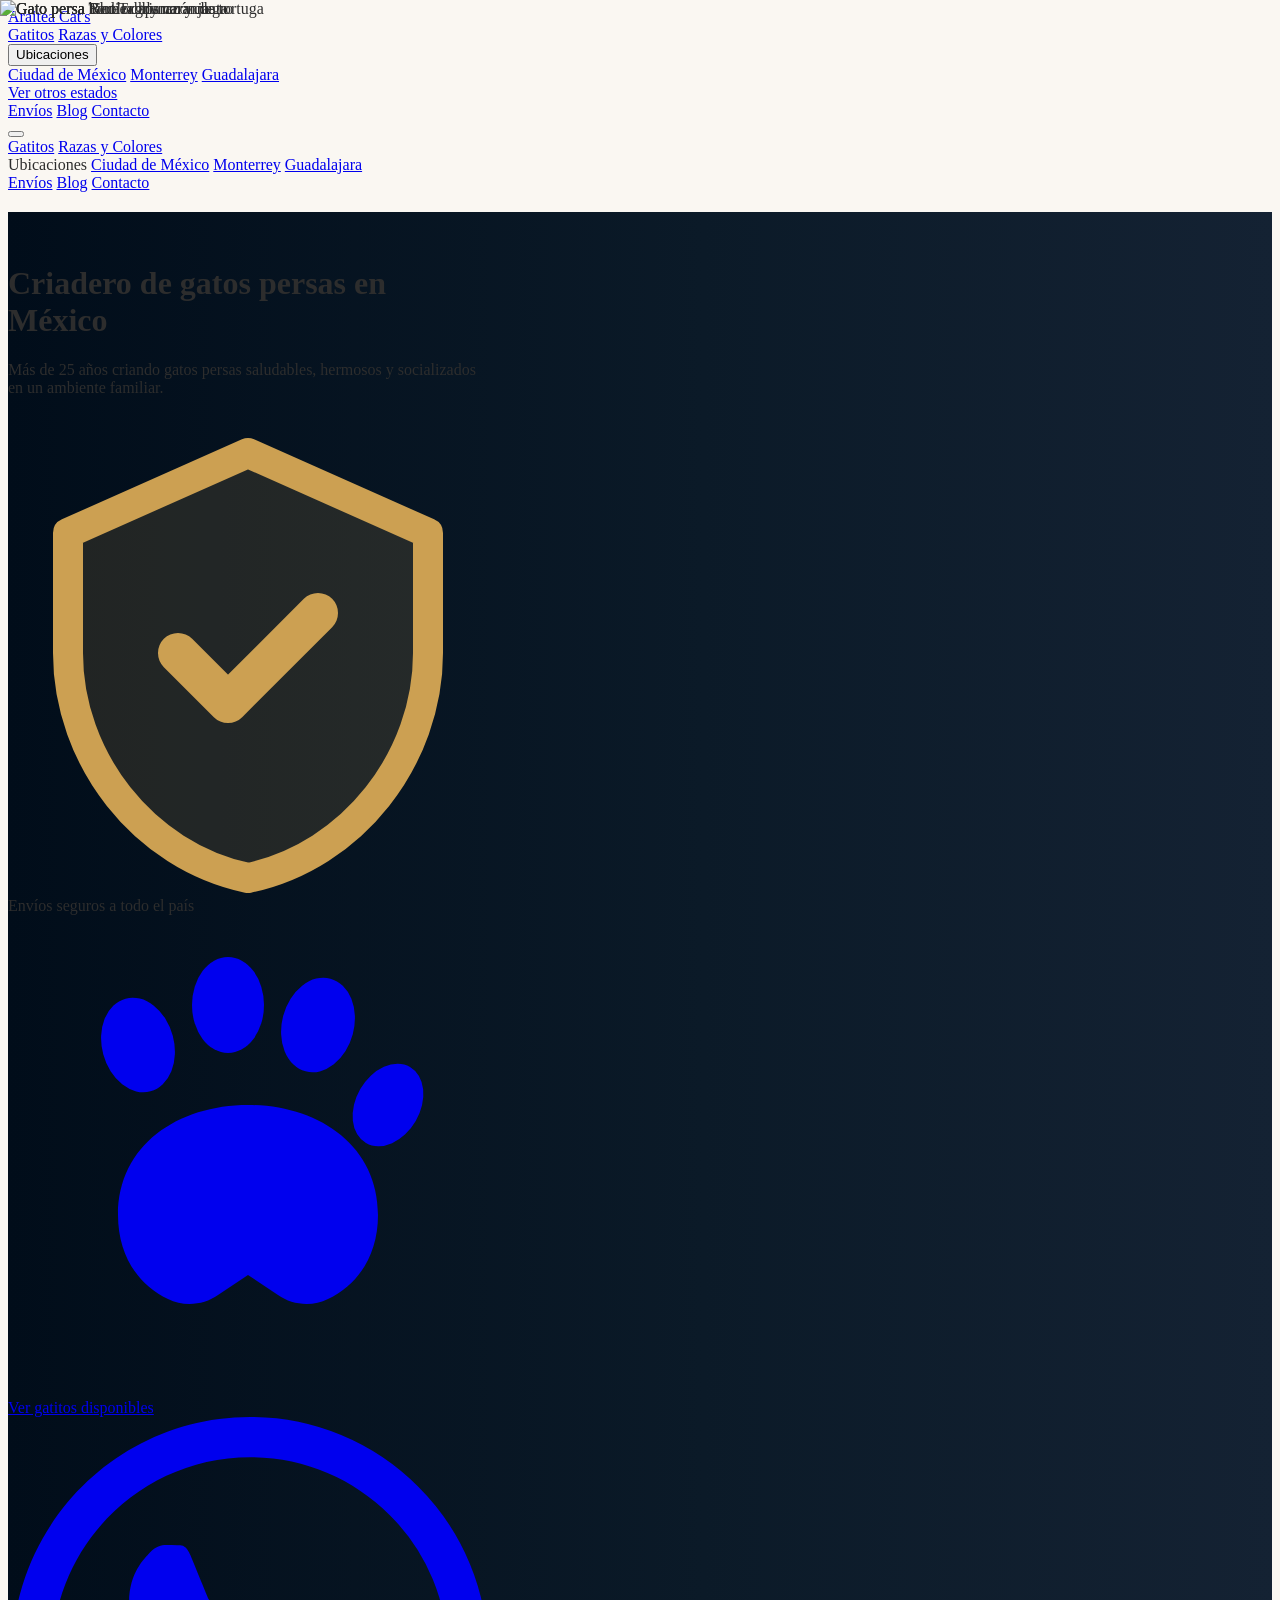
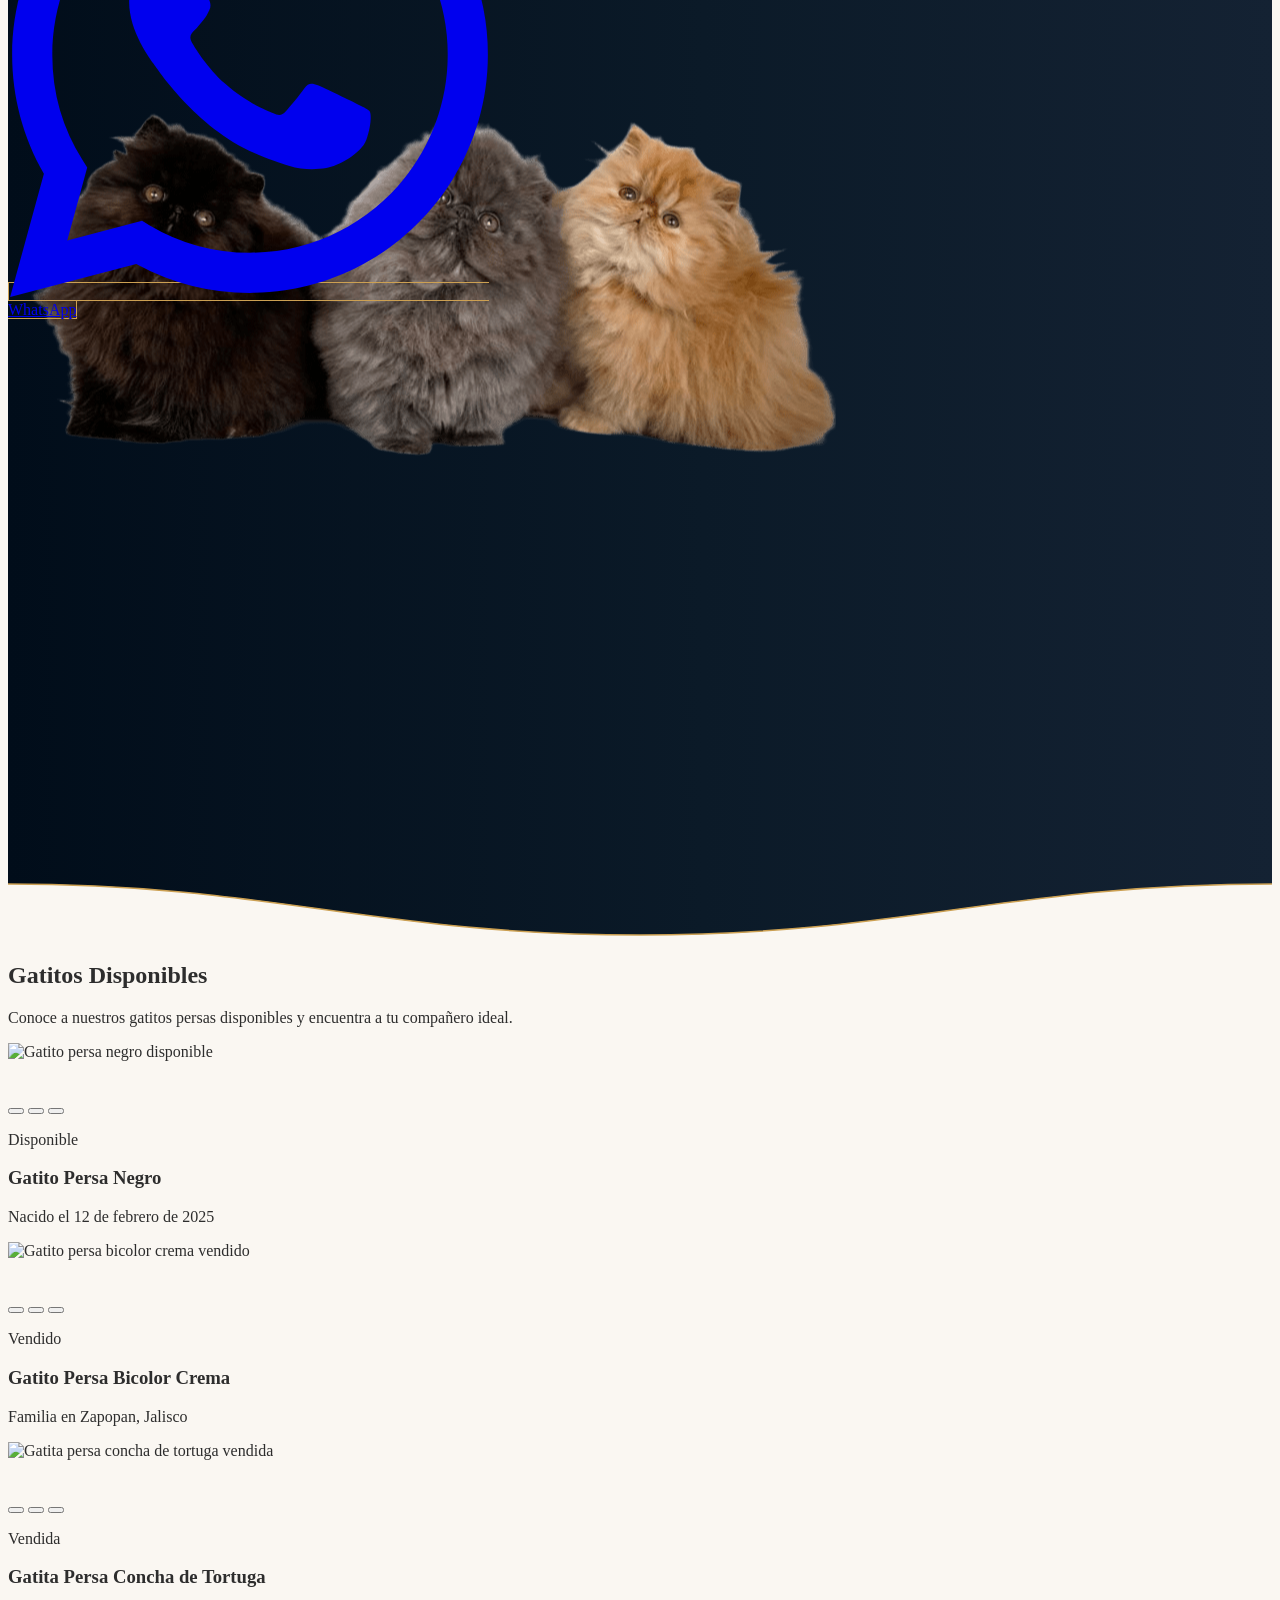
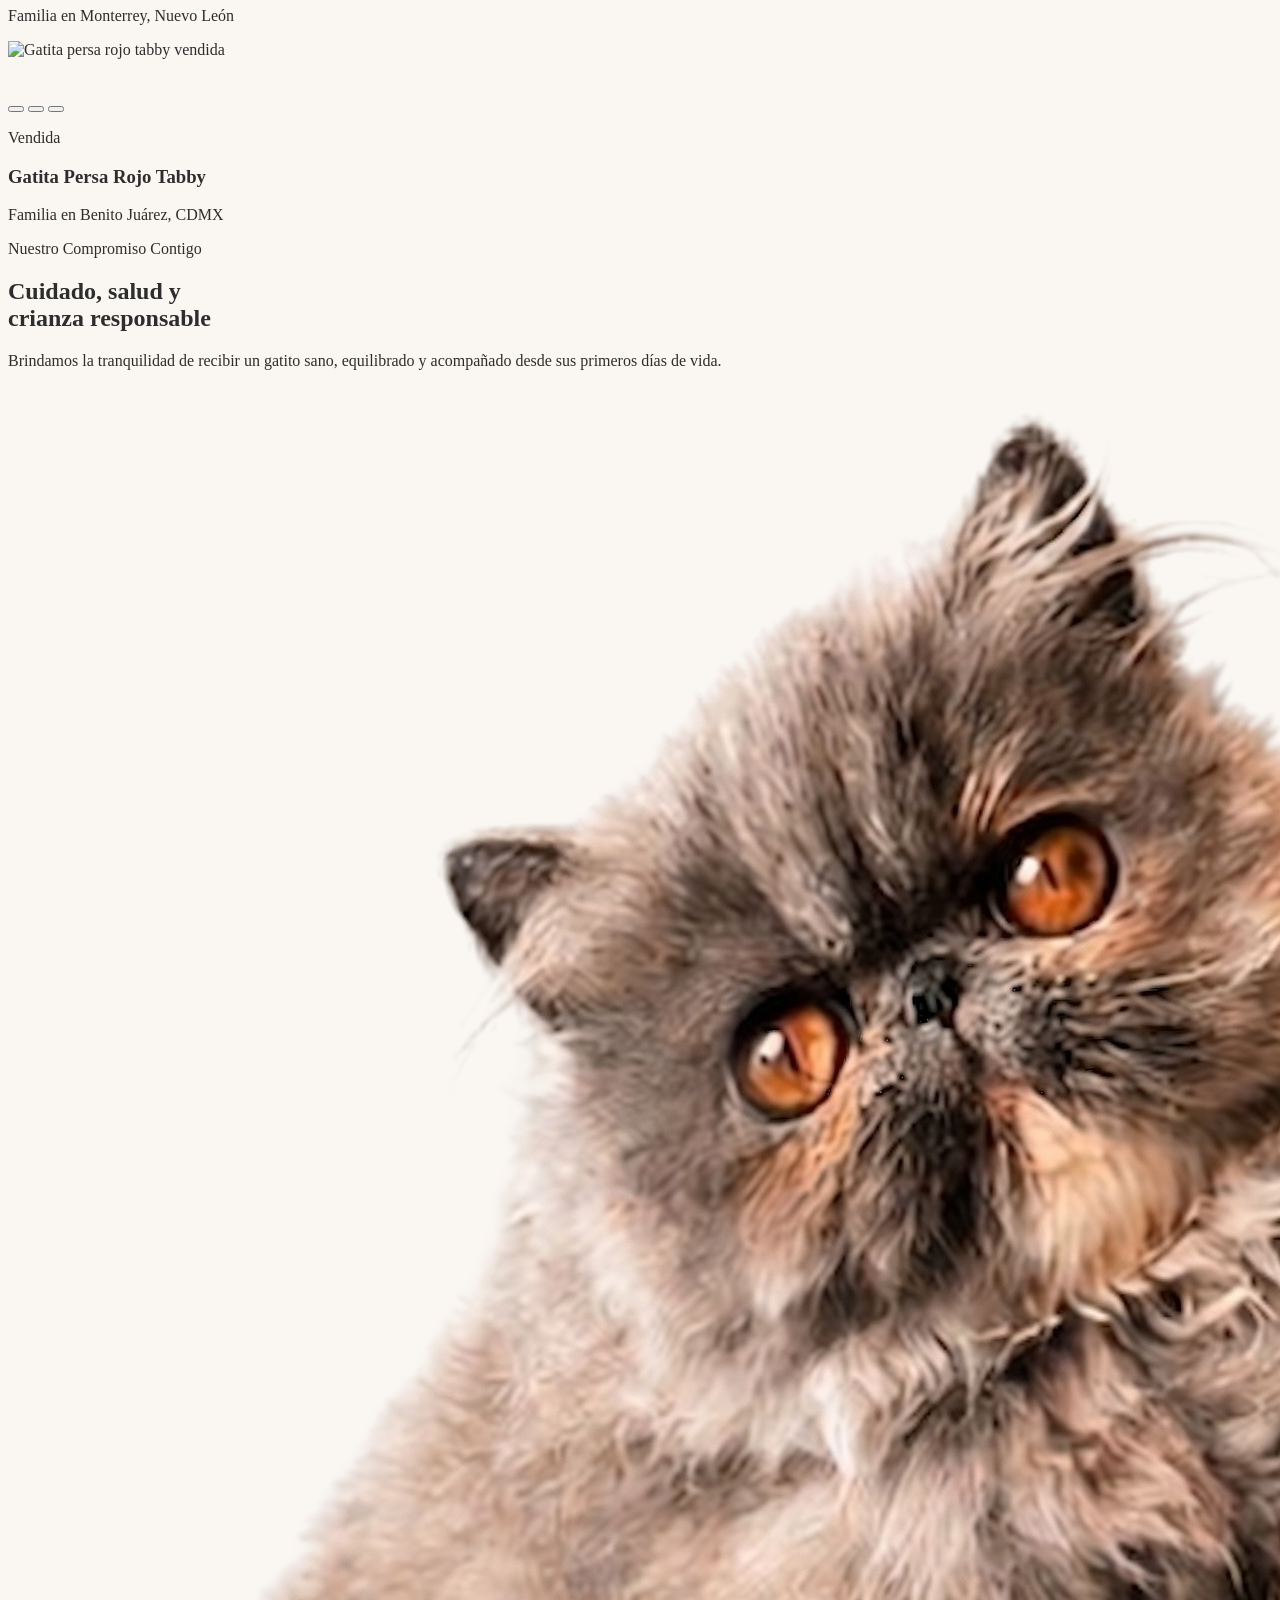
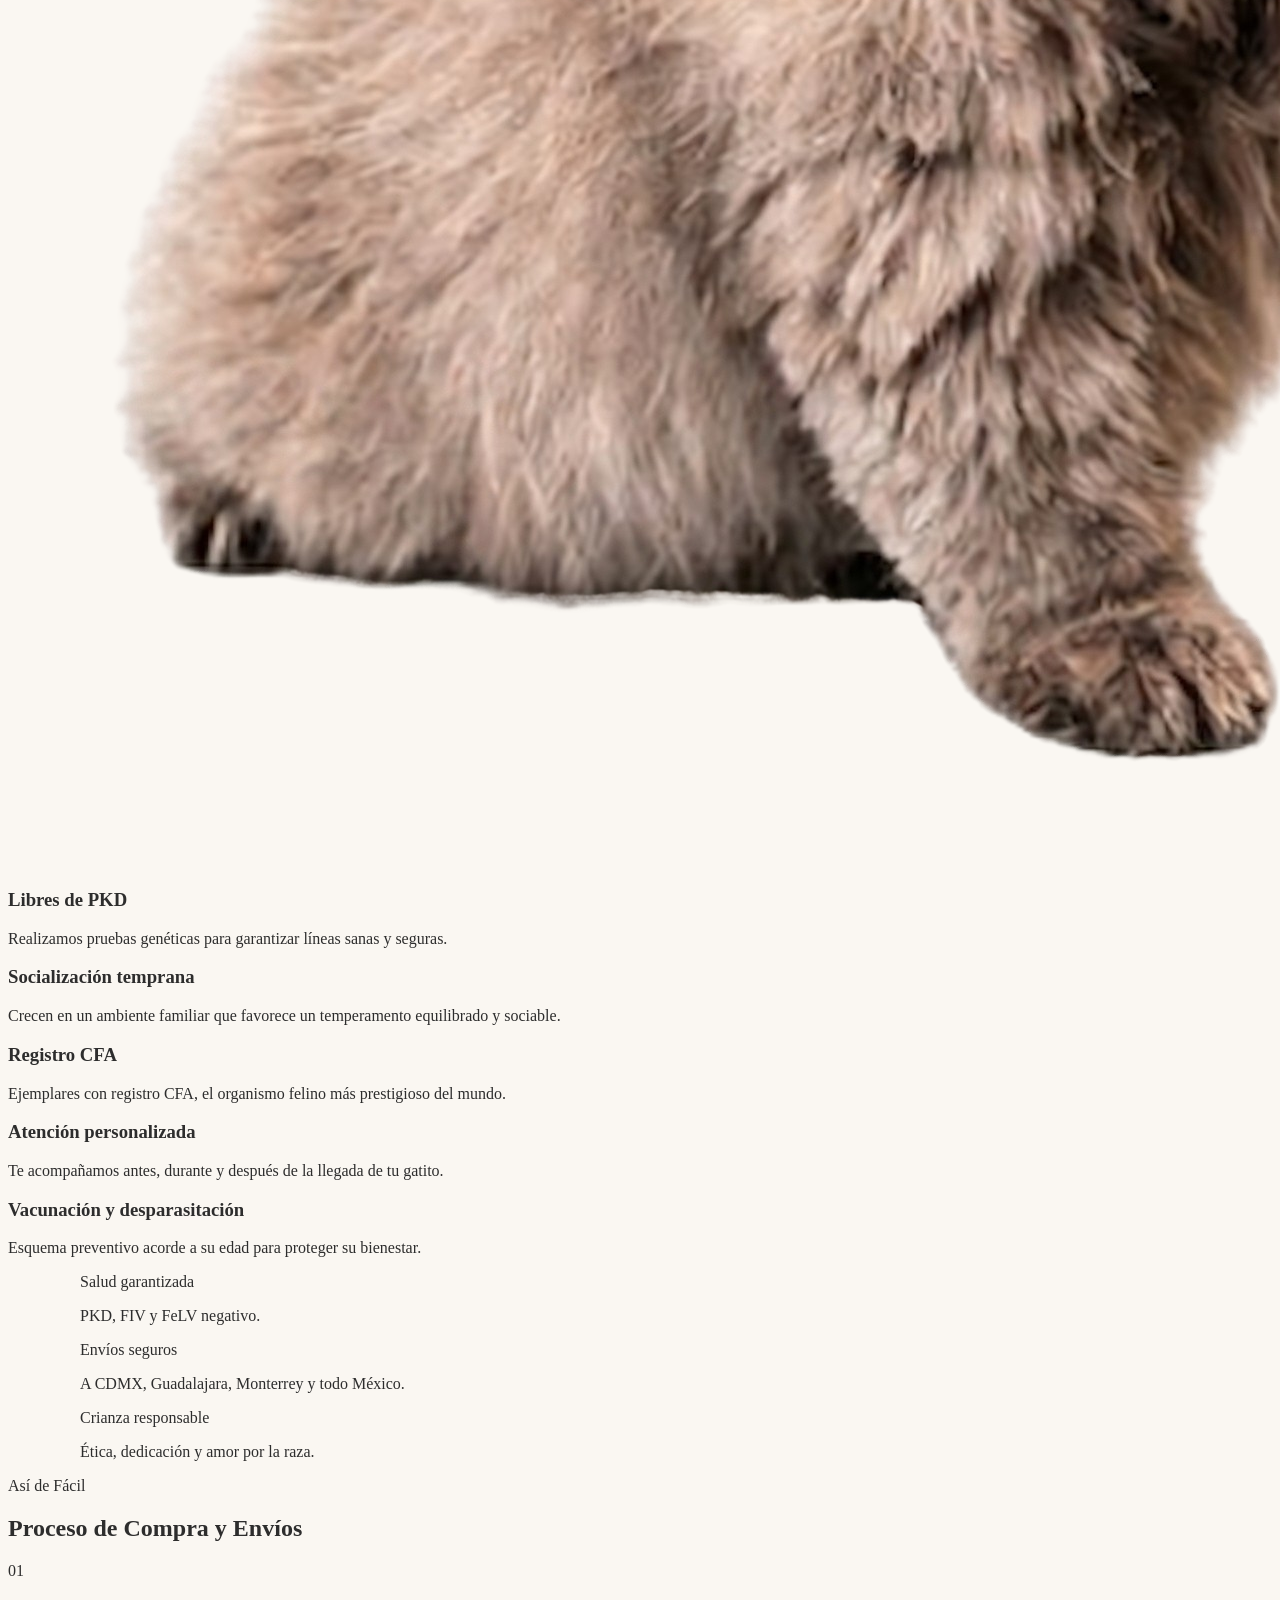
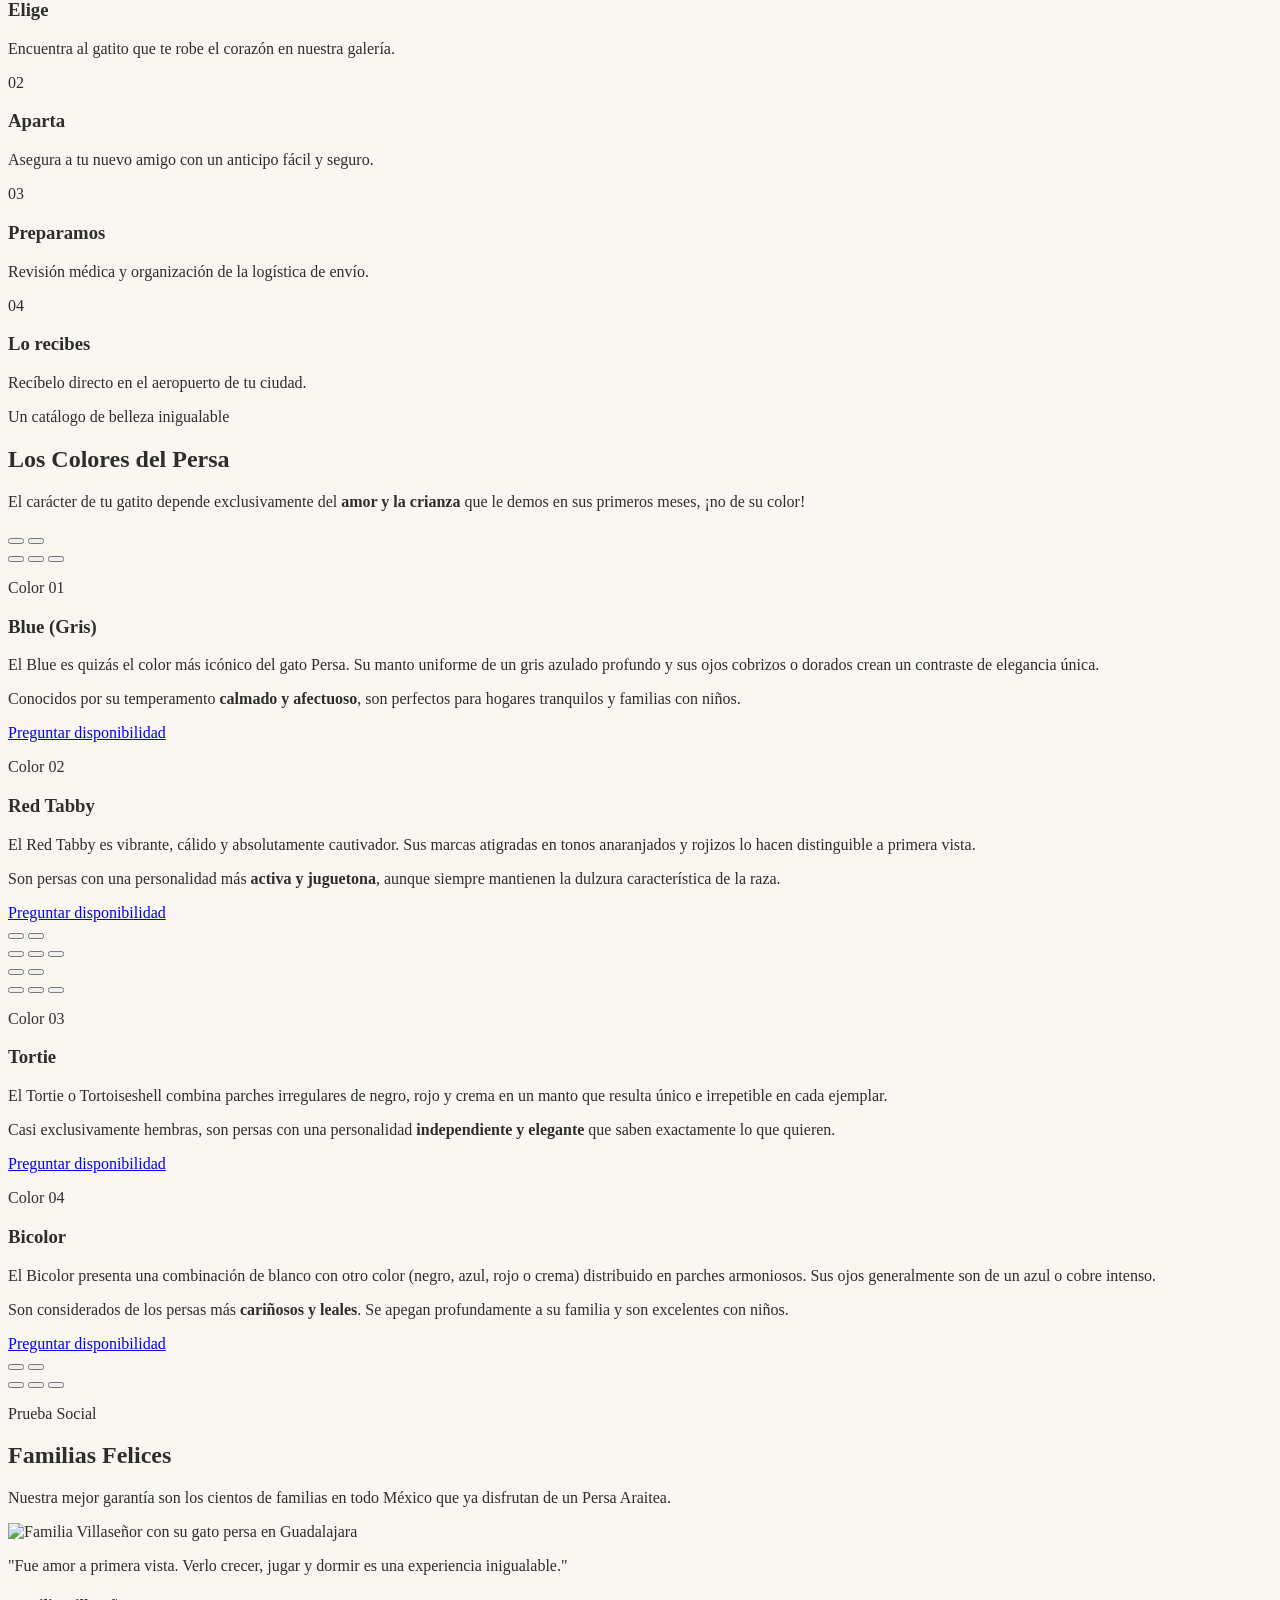
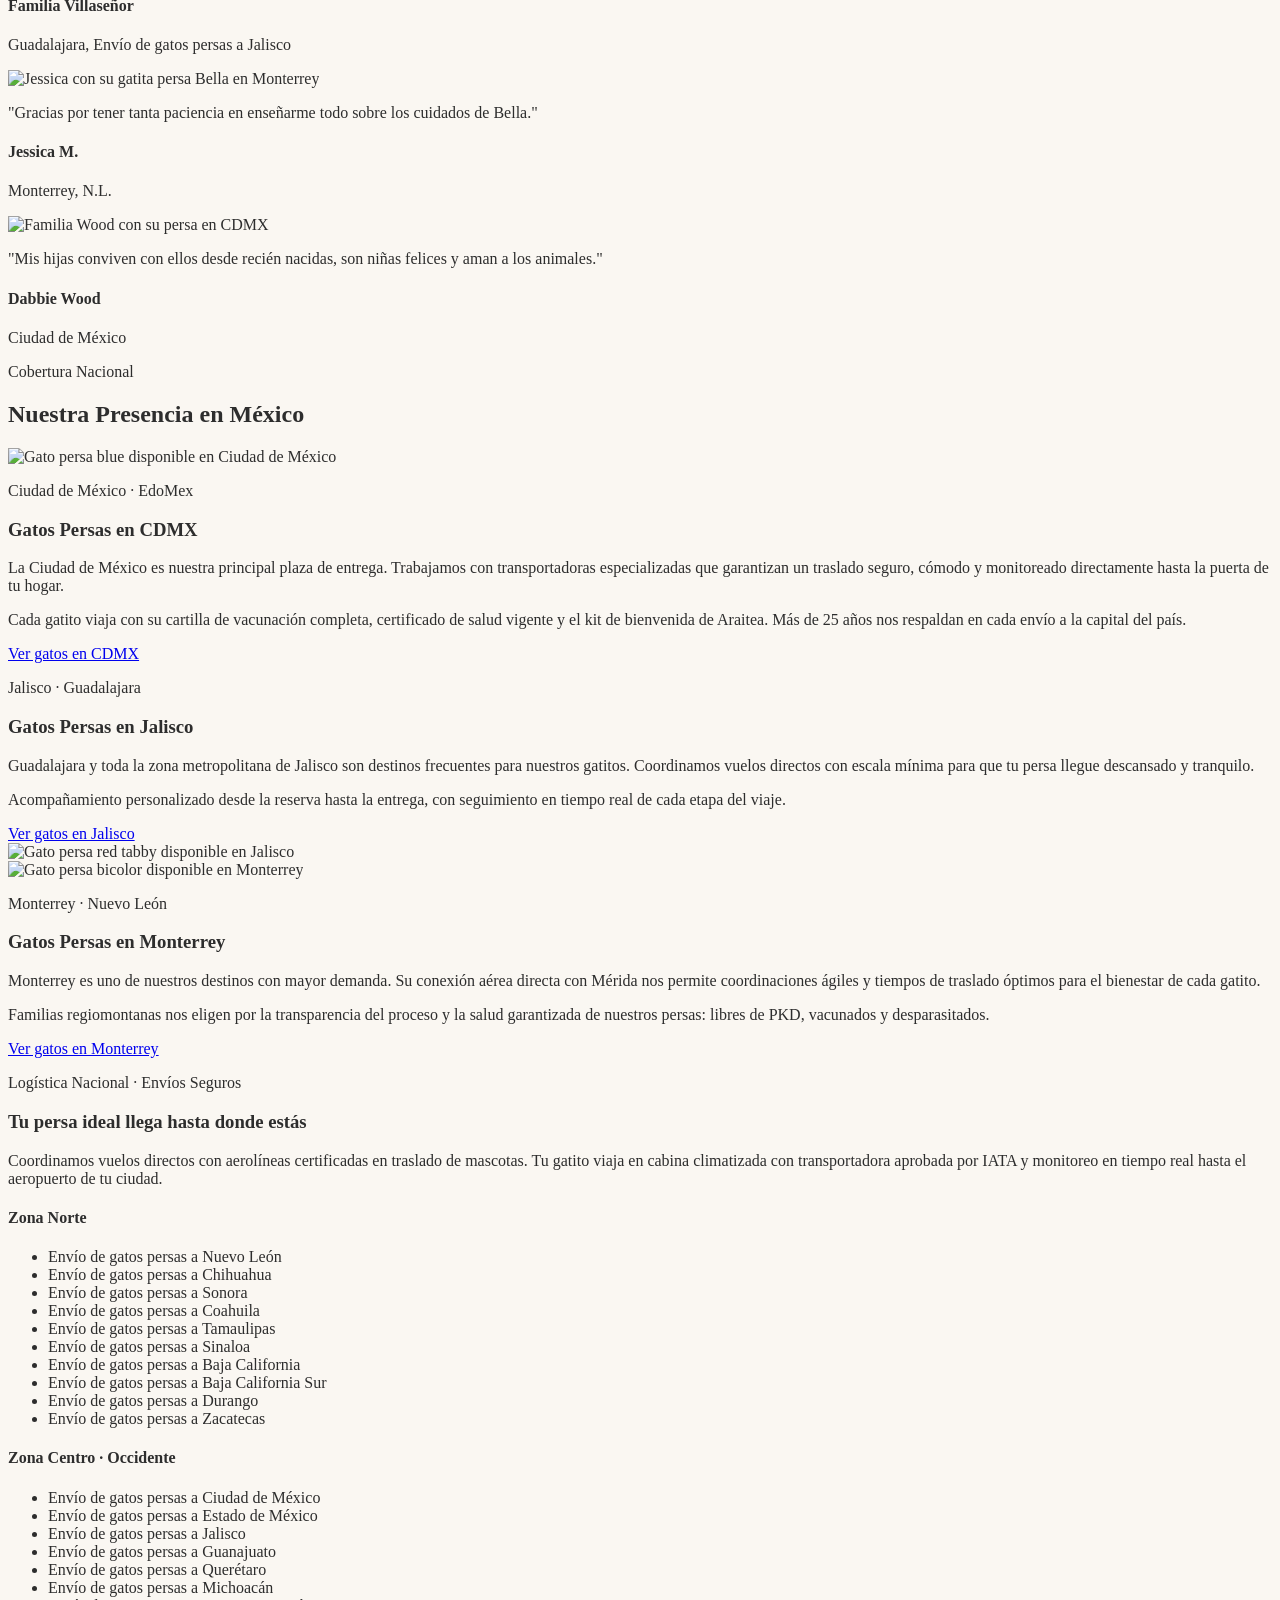
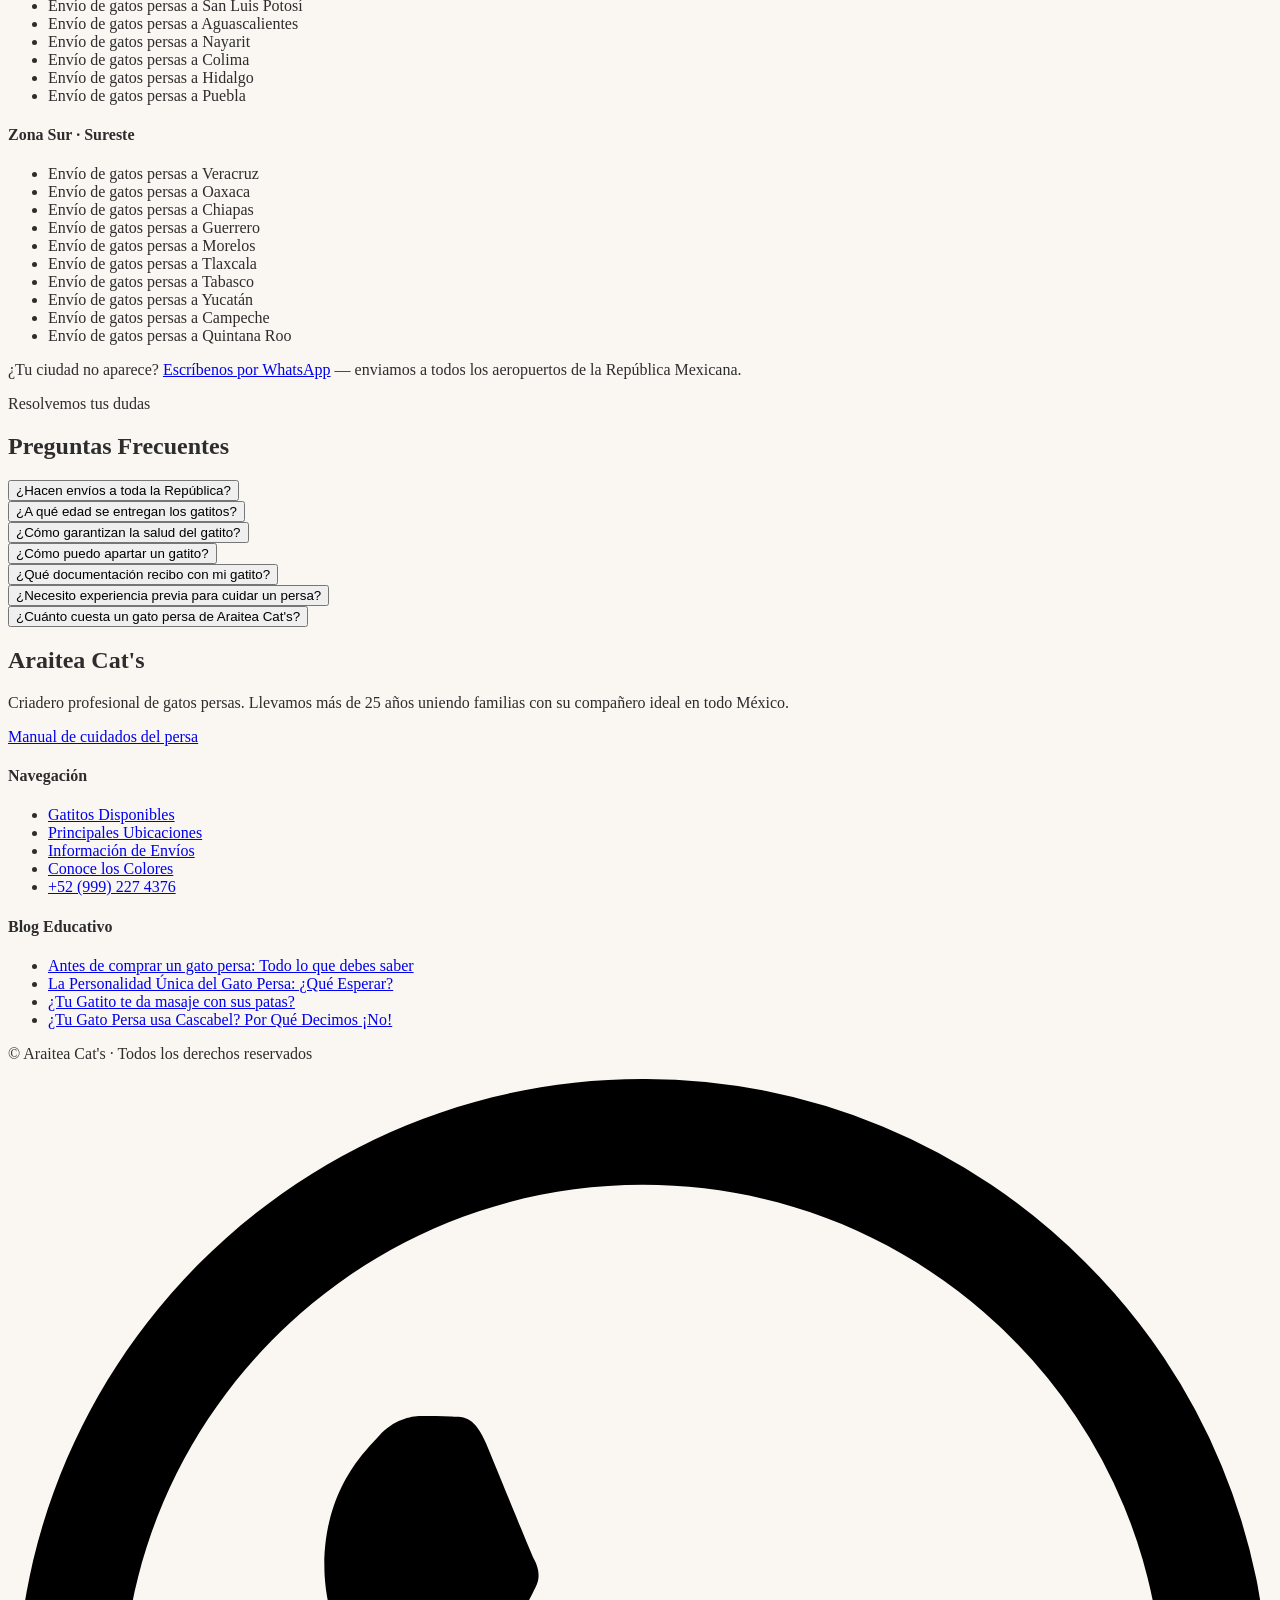
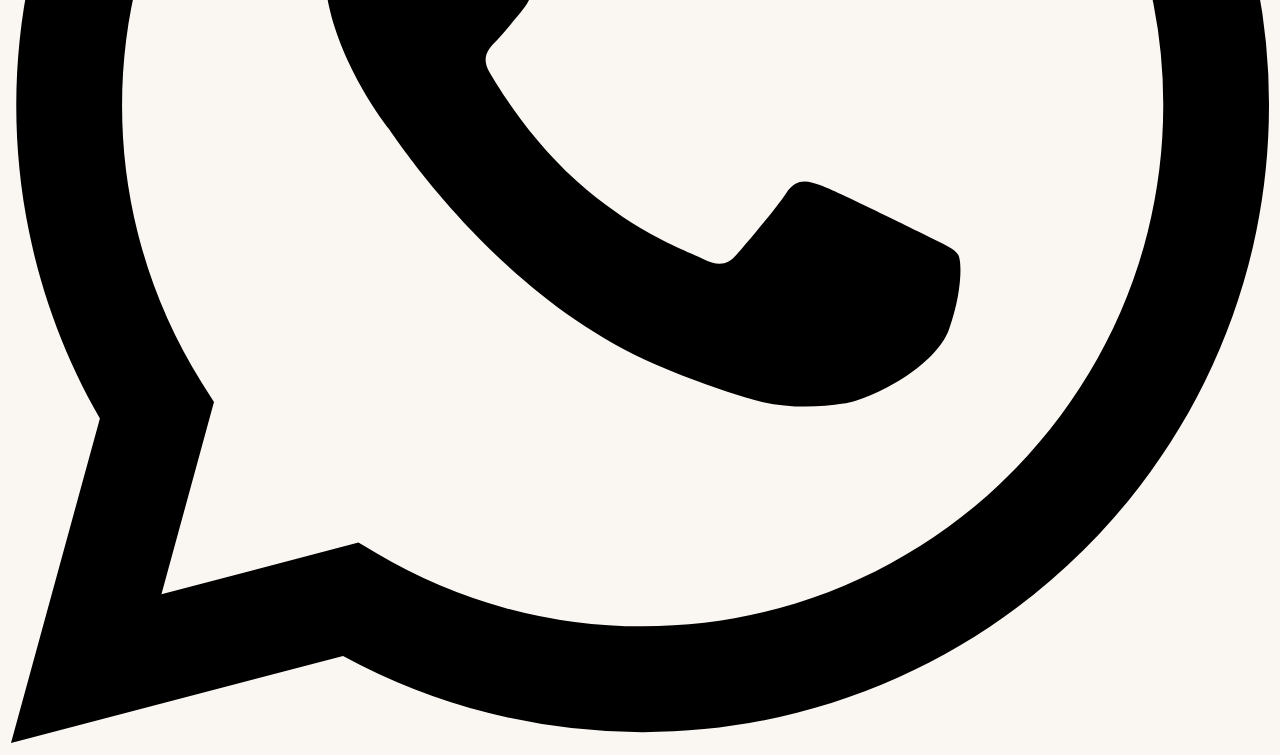
==== commit b74fc640: "chore: update layout and styling for content sections and cards" ====
--- a/index.html
+++ b/index.html
@@ -148,8 +148,10 @@
 		<!-- ═══════════════════════════════════════════════════
 		     NAVBAR
 		═══════════════════════════════════════════════════ -->
-		<nav class="bg-navy border-b border-gold/20 py-4 px-3 sticky top-0 z-50">
-			<div class="max-w-[1504px] w-full mx-auto flex justify-between items-center">
+		<nav class="bg-navy border-b border-gold/20 py-4 sticky top-0 z-50">
+			<div
+				class="max-w-[1568px] w-full mx-auto flex justify-between items-center px-3"
+			>
 				<!-- Logo -->
 				<a href="/" class="flex items-center gap-3">
 					<span class="font-sans text-3xl font-medium text-white tracking-tight"
@@ -811,15 +813,15 @@
 			═══════════════════════════════════════════════════ -->
 			<section class="bg-cream">
 				<div
-					class="max-w-[1568px] w-full mx-auto px-3 pt-16 pb-16 flex flex-col gap-12"
+					class="max-w-[1568px] w-full mx-auto px-3 pb-16 flex flex-col gap-12"
 				>
 					<!-- Bloque superior: texto + gato side by side -->
 					<div
-						class="flex flex-col lg:flex-row w-full lg:justify-center lg:gap-10 gap-6 items-center lg:items-start"
+						class="flex flex-col lg:flex-row w-full lg:gap-12 gap-6 items-center lg:items-stretch"
 					>
 						<!-- Texto -->
 						<div
-							class="shrink-0 pt-2 w-full lg:w-auto text-center lg:text-left"
+							class="w-full lg:w-1/2 pt-2 text-center lg:text-left flex flex-col justify-center"
 						>
 							<p
 								class="font-sans text-base md:text-xl font-medium uppercase tracking-widest text-gold mb-4"
@@ -847,19 +849,18 @@
 						<img
 							src="/assets/nuestro-compromiso-white.png"
 							alt="Gatito persa Araitea Cat's"
-							class="object-contain object-top w-64 md:w-80 lg:w-96 shrink-0"
-							style="max-height: 500px"
+							class="object-contain object-top w-64 md:w-80 lg:w-1/2 shrink-0"
+							style="max-height: none; height: 100%"
 						/>
 					</div>
 
 					<!-- Bloque derecho: cards -->
 					<div
-						class="w-full flex flex-col lg:flex-wrap lg:flex-row justify-center gap-4"
+						class="w-full flex flex-col lg:flex-wrap lg:flex-row gap-4"
 					>
 						<!-- Card 1 -->
 						<div
-							class="w-full lg:w-auto bg-white border border-mist hover:border-gold transition-colors duration-300 p-5 flex flex-col items-center text-center"
-							style="max-width: 300px; width: 100%; margin: 0 auto"
+							class="w-full lg:w-[calc(33.333%-11px)] bg-white border border-mist hover:border-gold transition-colors duration-300 p-8 flex flex-col items-center text-center"
 						>
 							<div class="mb-4 text-gold">
 								<i data-lucide="shield-check" class="w-10 h-10"></i>
@@ -867,8 +868,8 @@
 							<h3 class="font-sans text-xl font-medium text-navy mb-2">
 								Libres de PKD
 							</h3>
-							<div class="h-px w-8 bg-gold mb-2"></div>
-							<p class="font-sans text-xl text-charcoal leading-relaxed">
+							<div class="h-px w-8 bg-gold mb-4"></div>
+							<p class="font-sans text-xl text-charcoal leading-relaxed max-w-[70%]">
 								Realizamos pruebas genéticas para garantizar líneas sanas y
 								seguras.
 							</p>
@@ -876,8 +877,7 @@
 
 						<!-- Card 2 -->
 						<div
-							class="w-full lg:w-auto bg-white border border-mist hover:border-gold transition-colors duration-300 p-5 flex flex-col items-center text-center"
-							style="max-width: 300px; width: 100%; margin: 0 auto"
+							class="w-full lg:w-[calc(33.333%-11px)] bg-white border border-mist hover:border-gold transition-colors duration-300 p-8 flex flex-col items-center text-center"
 						>
 							<div class="mb-4 text-gold">
 								<i data-lucide="home" class="w-10 h-10"></i>
@@ -885,8 +885,8 @@
 							<h3 class="font-sans text-xl font-medium text-navy mb-2">
 								Socialización temprana
 							</h3>
-							<div class="h-px w-8 bg-gold mb-2"></div>
-							<p class="font-sans text-xl text-charcoal leading-relaxed">
+							<div class="h-px w-8 bg-gold mb-4"></div>
+							<p class="font-sans text-xl text-charcoal leading-relaxed max-w-[70%]">
 								Crecen en un ambiente familiar que favorece un temperamento
 								equilibrado y sociable.
 							</p>
@@ -894,8 +894,7 @@
 
 						<!-- Card 3 -->
 						<div
-							class="w-full lg:w-auto bg-white border border-mist hover:border-gold transition-colors duration-300 p-5 flex flex-col items-center text-center"
-							style="max-width: 300px; width: 100%; margin: 0 auto"
+							class="w-full lg:w-[calc(33.333%-11px)] bg-white border border-mist hover:border-gold transition-colors duration-300 p-8 flex flex-col items-center text-center"
 						>
 							<div class="mb-4 text-gold">
 								<i data-lucide="award" class="w-10 h-10"></i>
@@ -903,8 +902,8 @@
 							<h3 class="font-sans text-xl font-medium text-navy mb-2">
 								Registro CFA
 							</h3>
-							<div class="h-px w-8 bg-gold mb-2"></div>
-							<p class="font-sans text-xl text-charcoal leading-relaxed">
+							<div class="h-px w-8 bg-gold mb-4"></div>
+							<p class="font-sans text-xl text-charcoal leading-relaxed max-w-[70%]">
 								Ejemplares con registro CFA, el organismo felino más prestigioso
 								del mundo.
 							</p>
@@ -912,8 +911,7 @@
 
 						<!-- Card 4 -->
 						<div
-							class="w-full lg:w-auto bg-white border border-mist hover:border-gold transition-colors duration-300 p-5 flex flex-col items-center text-center"
-							style="max-width: 300px; width: 100%; margin: 0 auto"
+							class="w-full lg:w-[calc(33.333%-11px)] bg-white border border-mist hover:border-gold transition-colors duration-300 p-8 flex flex-col items-center text-center"
 						>
 							<div class="mb-4 text-gold">
 								<i data-lucide="user-check" class="w-10 h-10"></i>
@@ -921,8 +919,8 @@
 							<h3 class="font-sans text-xl font-medium text-navy mb-2">
 								Atención personalizada
 							</h3>
-							<div class="h-px w-8 bg-gold mb-2"></div>
-							<p class="font-sans text-xl text-charcoal leading-relaxed">
+							<div class="h-px w-8 bg-gold mb-4"></div>
+							<p class="font-sans text-xl text-charcoal leading-relaxed max-w-[70%]">
 								Te acompañamos antes, durante y después de la llegada de tu
 								gatito.
 							</p>
@@ -930,8 +928,7 @@
 
 						<!-- Card 5 -->
 						<div
-							class="w-full lg:w-auto bg-white border border-mist hover:border-gold transition-colors duration-300 p-5 flex flex-col items-center text-center"
-							style="max-width: 300px; width: 100%; margin: 0 auto"
+							class="w-full lg:w-[calc(33.333%-11px)] bg-white border border-mist hover:border-gold transition-colors duration-300 p-8 flex flex-col items-center text-center"
 						>
 							<div class="mb-4 text-gold">
 								<i data-lucide="syringe" class="w-10 h-10"></i>
@@ -939,8 +936,8 @@
 							<h3 class="font-sans text-xl font-medium text-navy mb-2">
 								Vacunación y desparasitación
 							</h3>
-							<div class="h-px w-8 bg-gold mb-2"></div>
-							<p class="font-sans text-xl text-charcoal leading-relaxed">
+							<div class="h-px w-8 bg-gold mb-4"></div>
+							<p class="font-sans text-xl text-charcoal leading-relaxed max-w-[70%]">
 								Esquema preventivo acorde a su edad para proteger su bienestar.
 							</p>
 						</div>
@@ -1166,9 +1163,7 @@
 								</div>
 							</div>
 							<!-- Texto -->
-							<div
-								class="bg-cream flex flex-col justify-center px-4 py-10"
-							>
+							<div class="bg-cream flex flex-col justify-center px-4 py-10">
 								<p
 									class="font-sans text-sm font-medium uppercase tracking-widest text-navy mb-4"
 								>
@@ -1180,14 +1175,12 @@
 									Blue <span class="text-gold font-serif italic">(Gris)</span>
 								</h3>
 								<div class="h-0.5 w-12 bg-gold mb-6"></div>
-								<p
-									class="font-sans text-xl text-charcoal leading-relaxed mb-4"
-								>
+								<p class="font-sans text-xl text-charcoal leading-relaxed mb-4">
 									El Blue es quizás el color más icónico del gato Persa. Su
 									manto uniforme de un gris azulado profundo y sus ojos cobrizos
 									o dorados crean un contraste de elegancia única.
 								</p>
-								<p class="font-sans text-xl text-charcoal leading-relaxed">
+								<p class="font-sans text-xl text-charcoal leading-relaxed max-w-[70%]">
 									Conocidos por su temperamento
 									<strong class="text-navy">calmado y afectuoso</strong>, son
 									perfectos para hogares tranquilos y familias con niños.
@@ -1220,14 +1213,12 @@
 									Red <span class="text-gold font-serif italic">Tabby</span>
 								</h3>
 								<div class="h-0.5 w-12 bg-gold mb-6"></div>
-								<p
-									class="font-sans text-xl text-charcoal leading-relaxed mb-4"
-								>
+								<p class="font-sans text-xl text-charcoal leading-relaxed mb-4">
 									El Red Tabby es vibrante, cálido y absolutamente cautivador.
 									Sus marcas atigradas en tonos anaranjados y rojizos lo hacen
 									distinguible a primera vista.
 								</p>
-								<p class="font-sans text-xl text-charcoal leading-relaxed">
+								<p class="font-sans text-xl text-charcoal leading-relaxed max-w-[70%]">
 									Son persas con una personalidad más
 									<strong class="text-navy">activa y juguetona</strong>, aunque
 									siempre mantienen la dulzura característica de la raza.
@@ -1349,9 +1340,7 @@
 								</div>
 							</div>
 							<!-- Texto -->
-							<div
-								class="bg-cream flex flex-col justify-center px-4 py-10"
-							>
+							<div class="bg-cream flex flex-col justify-center px-4 py-10">
 								<p
 									class="font-sans text-sm font-medium uppercase tracking-widest text-navy mb-4"
 								>
@@ -1363,14 +1352,12 @@
 									<span class="text-gold font-serif italic">Tortie</span>
 								</h3>
 								<div class="h-0.5 w-12 bg-gold mb-6"></div>
-								<p
-									class="font-sans text-xl text-charcoal leading-relaxed mb-4"
-								>
+								<p class="font-sans text-xl text-charcoal leading-relaxed mb-4">
 									El Tortie o Tortoiseshell combina parches irregulares de
 									negro, rojo y crema en un manto que resulta único e
 									irrepetible en cada ejemplar.
 								</p>
-								<p class="font-sans text-xl text-charcoal leading-relaxed">
+								<p class="font-sans text-xl text-charcoal leading-relaxed max-w-[70%]">
 									Casi exclusivamente hembras, son persas con una personalidad
 									<strong class="text-navy">independiente y elegante</strong>
 									que saben exactamente lo que quieren.
@@ -1403,14 +1390,12 @@
 									<span class="text-gold italic">Bicolor</span>
 								</h3>
 								<div class="h-0.5 w-12 bg-gold mb-6"></div>
-								<p
-									class="font-sans text-xl text-charcoal leading-relaxed mb-4"
-								>
+								<p class="font-sans text-xl text-charcoal leading-relaxed mb-4">
 									El Bicolor presenta una combinación de blanco con otro color
 									(negro, azul, rojo o crema) distribuido en parches armoniosos.
 									Sus ojos generalmente son de un azul o cobre intenso.
 								</p>
-								<p class="font-sans text-xl text-charcoal leading-relaxed">
+								<p class="font-sans text-xl text-charcoal leading-relaxed max-w-[70%]">
 									Son considerados de los persas más
 									<strong class="text-navy">cariñosos y leales</strong>. Se
 									apegan profundamente a su familia y son excelentes con niños.
@@ -1481,7 +1466,7 @@
 					</div>
 					<!-- /flex gap-16 -->
 				</div>
-				<!-- /max-w-[1504px] -->
+				<!-- /max-w-[1568px] -->
 			</section>
 
 			<!-- ═══════════════════════════════════════════════════
@@ -1640,7 +1625,7 @@
 					</div>
 				</div>
 
-				<div class="max-w-[1504px] w-full mx-auto flex flex-col gap-16 pb-16">
+				<div class="max-w-[1568px] w-full mx-auto flex flex-col gap-16 pb-16">
 					<!-- Fila 1: imagen izquierda 70%, texto derecha 30% — CDMX -->
 					<div class="grid grid-cols-1 lg:grid-cols-[70%_30%]">
 						<div class="relative min-h-[540px]">
@@ -1650,9 +1635,7 @@
 								class="w-full h-full object-cover absolute inset-0"
 							/>
 						</div>
-						<div
-							class="bg-cream flex flex-col justify-center px-4 py-10"
-						>
+						<div class="bg-cream flex flex-col justify-center px-4 py-10">
 							<p
 								class="font-sans text-sm font-medium uppercase tracking-widest text-gold mb-4"
 							>
@@ -1744,9 +1727,7 @@
 								class="w-full h-full object-cover absolute inset-0"
 							/>
 						</div>
-						<div
-							class="bg-cream flex flex-col justify-center px-4 py-10"
-						>
+						<div class="bg-cream flex flex-col justify-center px-4 py-10">
 							<p
 								class="font-sans text-sm font-medium uppercase tracking-widest text-gold mb-4"
 							>
@@ -2208,7 +2189,9 @@
 								></i>
 							</button>
 							<div class="faq-content px-6 bg-cream">
-								<p class="font-sans text-base text-charcoal leading-relaxed py-5">
+								<p
+									class="font-sans text-base text-charcoal leading-relaxed py-5"
+								>
 									Sí, realizamos envíos seguros y monitoreados a los principales
 									aeropuertos de México. Nos encargamos de que tu nuevo
 									integrante viaje cómodo, seguro y sin estrés.
@@ -2232,7 +2215,9 @@
 								></i>
 							</button>
 							<div class="faq-content px-6 bg-cream">
-								<p class="font-sans text-base text-charcoal leading-relaxed py-5">
+								<p
+									class="font-sans text-base text-charcoal leading-relaxed py-5"
+								>
 									Los entregamos a partir de los 3 meses de edad. Esto garantiza
 									que han completado su destete correctamente, han socializado
 									con su madre y cuentan con su esquema de vacunación inicial.
@@ -2256,7 +2241,9 @@
 								></i>
 							</button>
 							<div class="faq-content px-6 bg-cream">
-								<p class="font-sans text-base text-charcoal leading-relaxed py-5">
+								<p
+									class="font-sans text-base text-charcoal leading-relaxed py-5"
+								>
 									Todos nuestros ejemplares están libres de PKD por pruebas de
 									ADN. Se entregan desparasitados, vacunados y con un
 									certificado expedido por nuestro médico veterinario.
@@ -2280,7 +2267,9 @@
 								></i>
 							</button>
 							<div class="faq-content px-6 bg-cream">
-								<p class="font-sans text-base text-charcoal leading-relaxed py-5">
+								<p
+									class="font-sans text-base text-charcoal leading-relaxed py-5"
+								>
 									El proceso es sencillo: contáctanos por WhatsApp, elige tu
 									ejemplar favorito y cubre un depósito de apartado. Tu gatito
 									queda reservado a tu nombre hasta que esté listo para ir a su
@@ -2305,7 +2294,9 @@
 								></i>
 							</button>
 							<div class="faq-content px-6 bg-cream">
-								<p class="font-sans text-base text-charcoal leading-relaxed py-5">
+								<p
+									class="font-sans text-base text-charcoal leading-relaxed py-5"
+								>
 									Cada gatito se entrega con cartilla de vacunación firmada por
 									nuestro médico veterinario, certificado de prueba PKD
 									negativo, pedigree de la raza y una guía de cuidados para sus
@@ -2330,7 +2321,9 @@
 								></i>
 							</button>
 							<div class="faq-content px-6 bg-cream">
-								<p class="font-sans text-base text-charcoal leading-relaxed py-5">
+								<p
+									class="font-sans text-base text-charcoal leading-relaxed py-5"
+								>
 									No es necesario. El gato persa es dócil, tranquilo y fácil de
 									adaptar al hogar. Te acompañamos con asesoría personalizada
 									post-venta y ponemos a tu disposición nuestro Manual del Persa
@@ -2356,7 +2349,9 @@
 								></i>
 							</button>
 							<div class="faq-content px-6 bg-cream">
-								<p class="font-sans text-base text-charcoal leading-relaxed py-5">
+								<p
+									class="font-sans text-base text-charcoal leading-relaxed py-5"
+								>
 									El precio varía según la variedad, color y linaje del
 									ejemplar. Contáctanos por WhatsApp para recibir información
 									actualizada sobre disponibilidad y costos; con gusto te
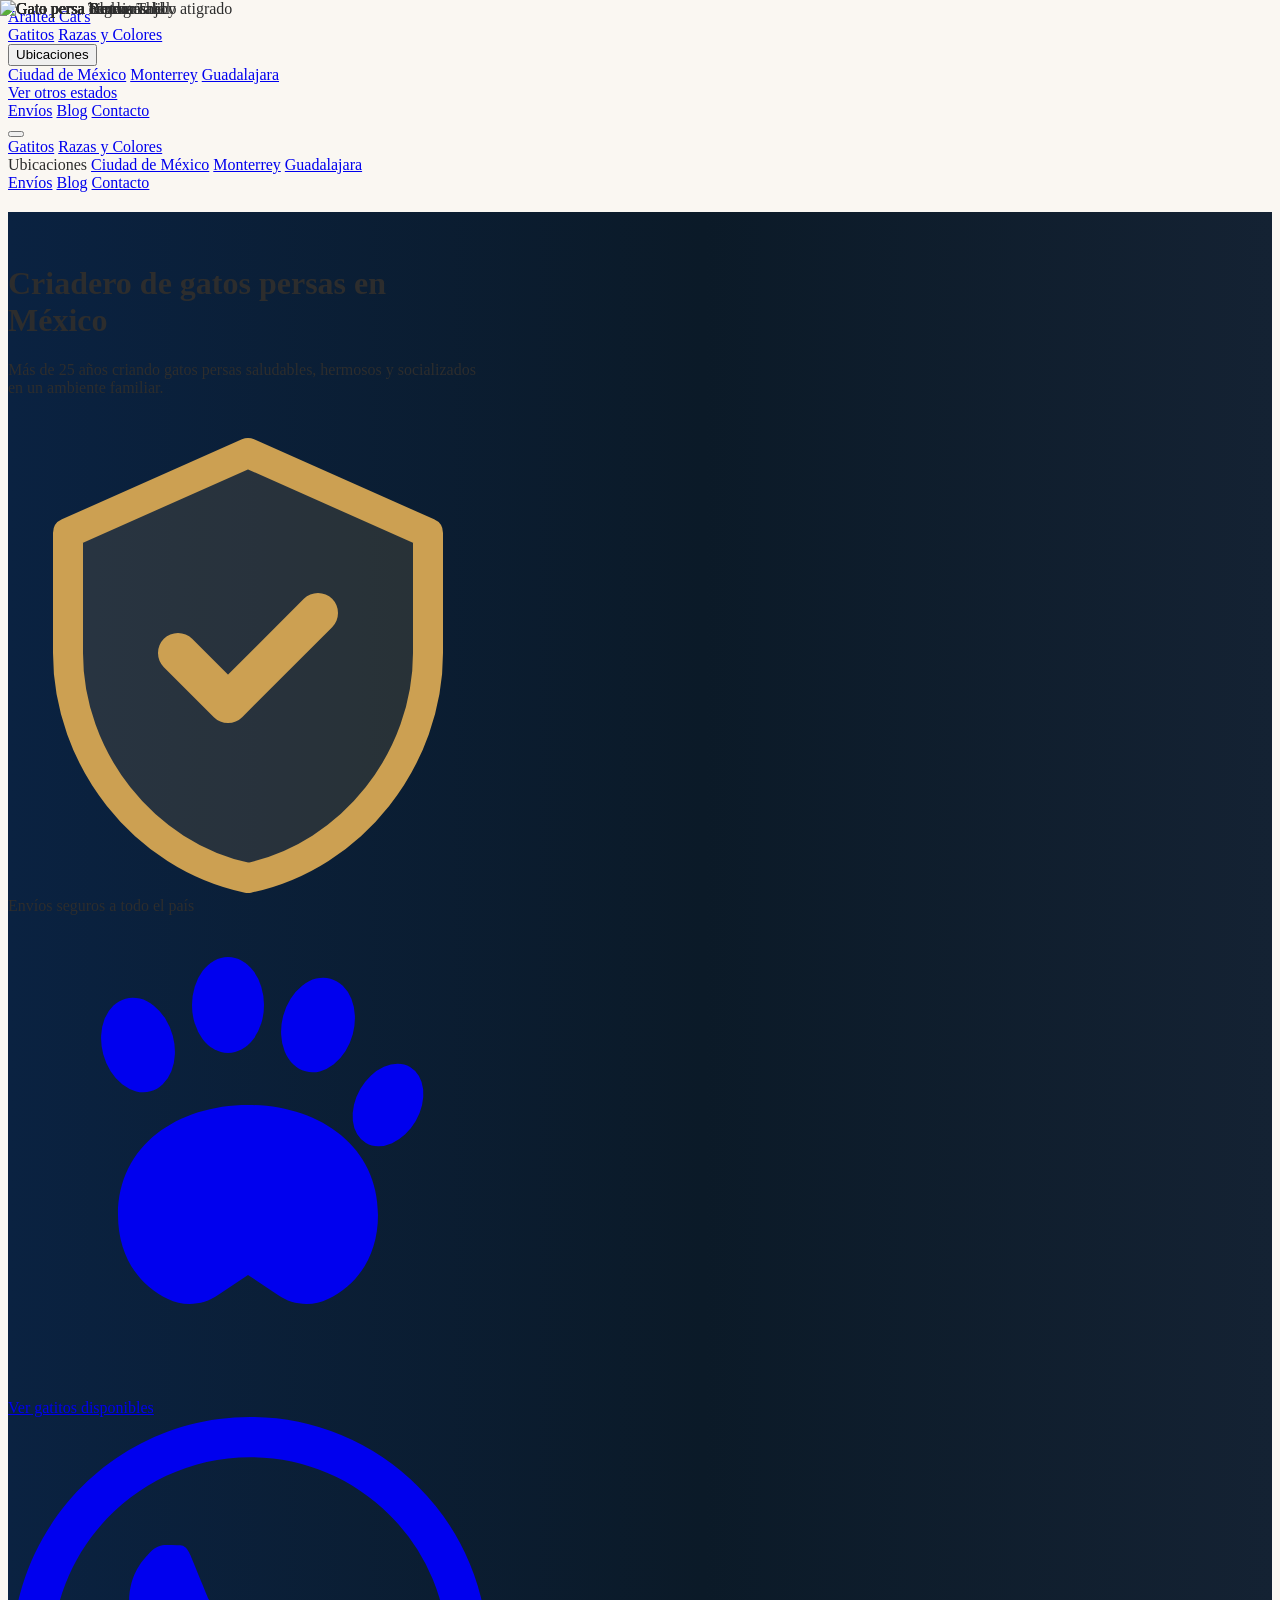
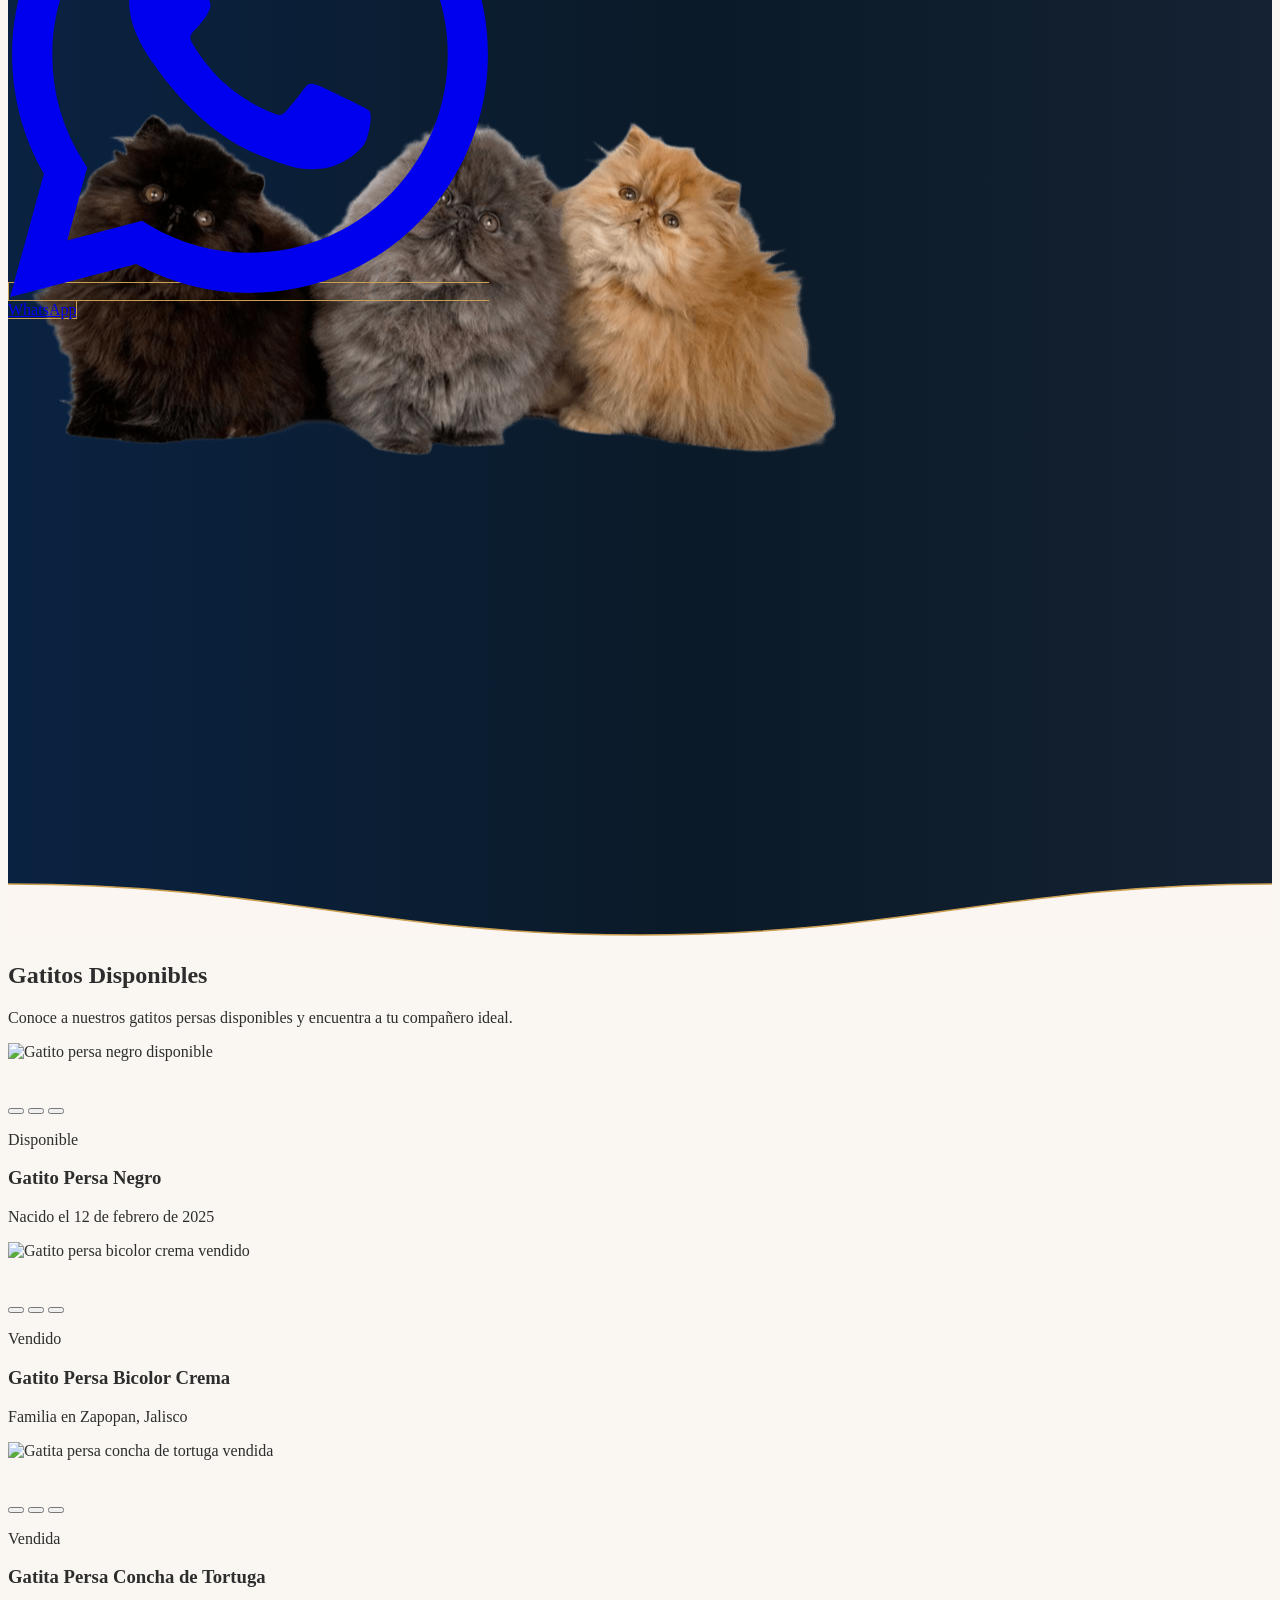
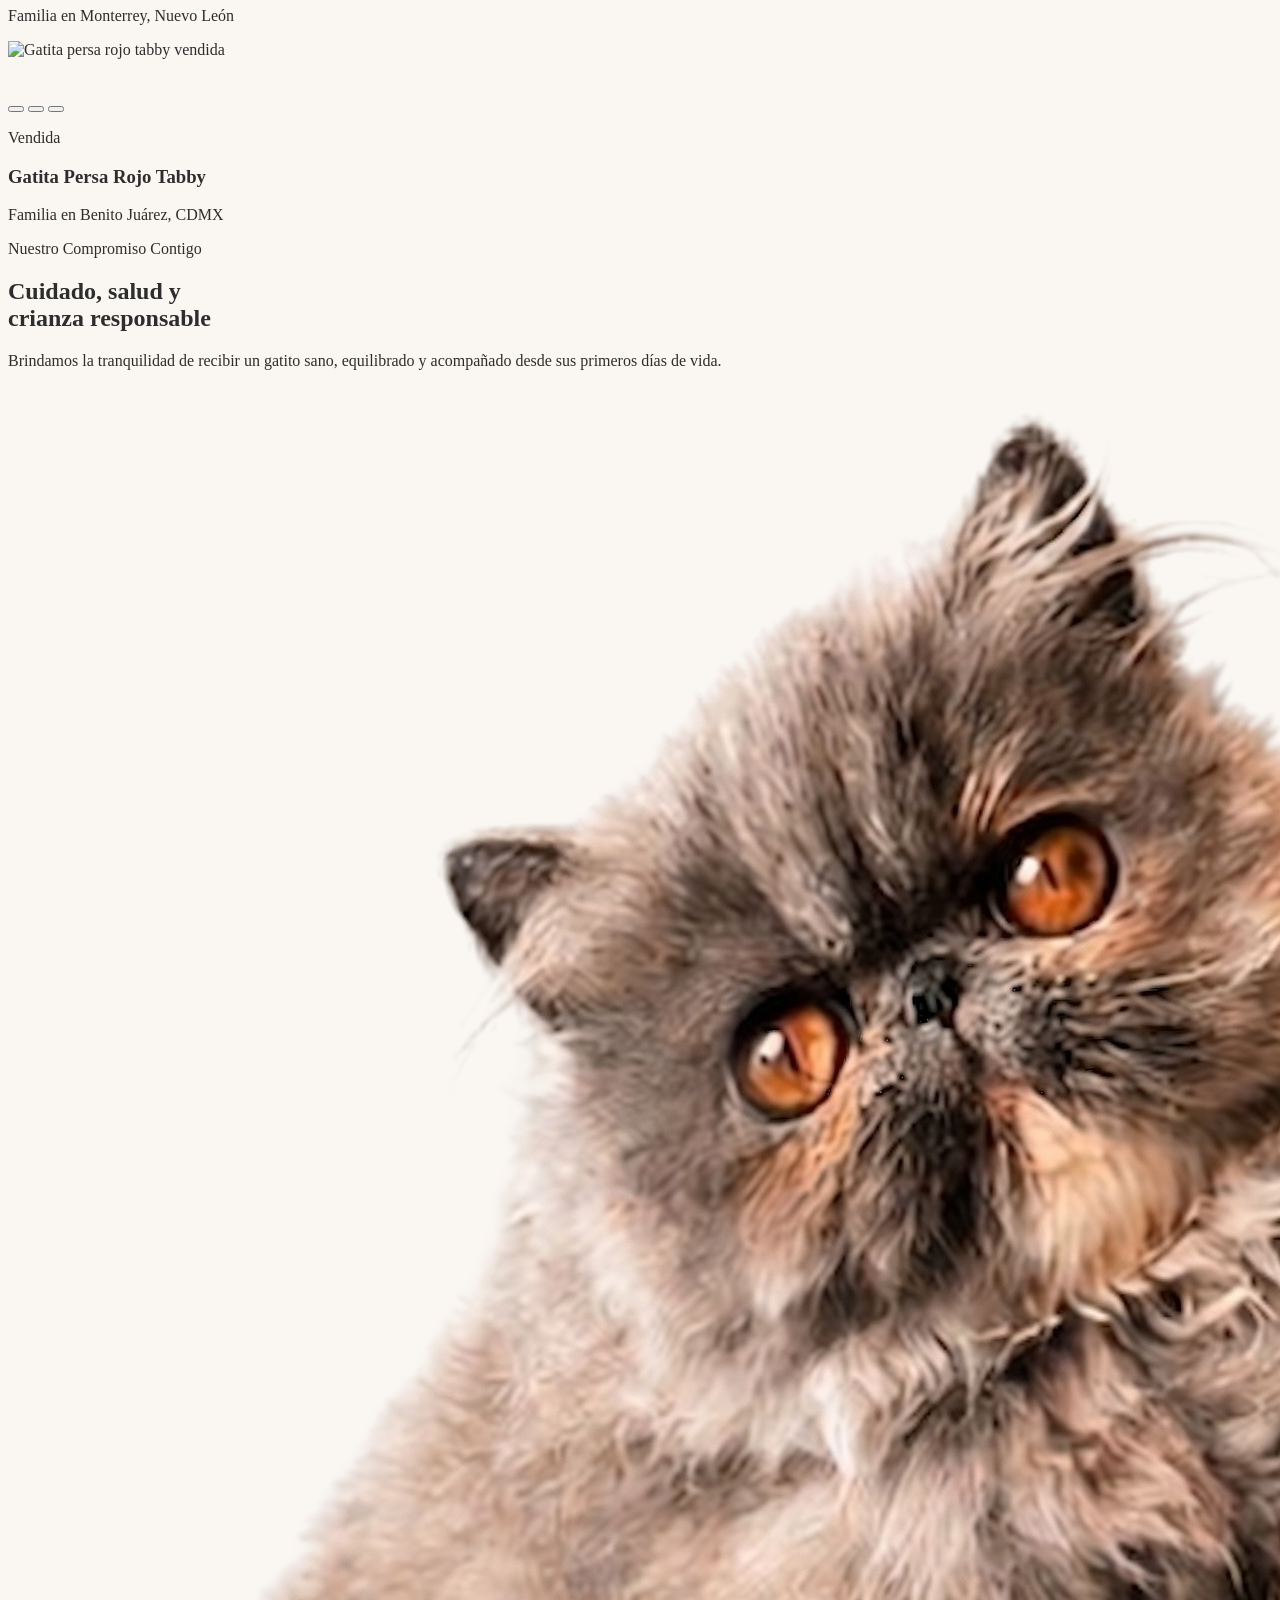
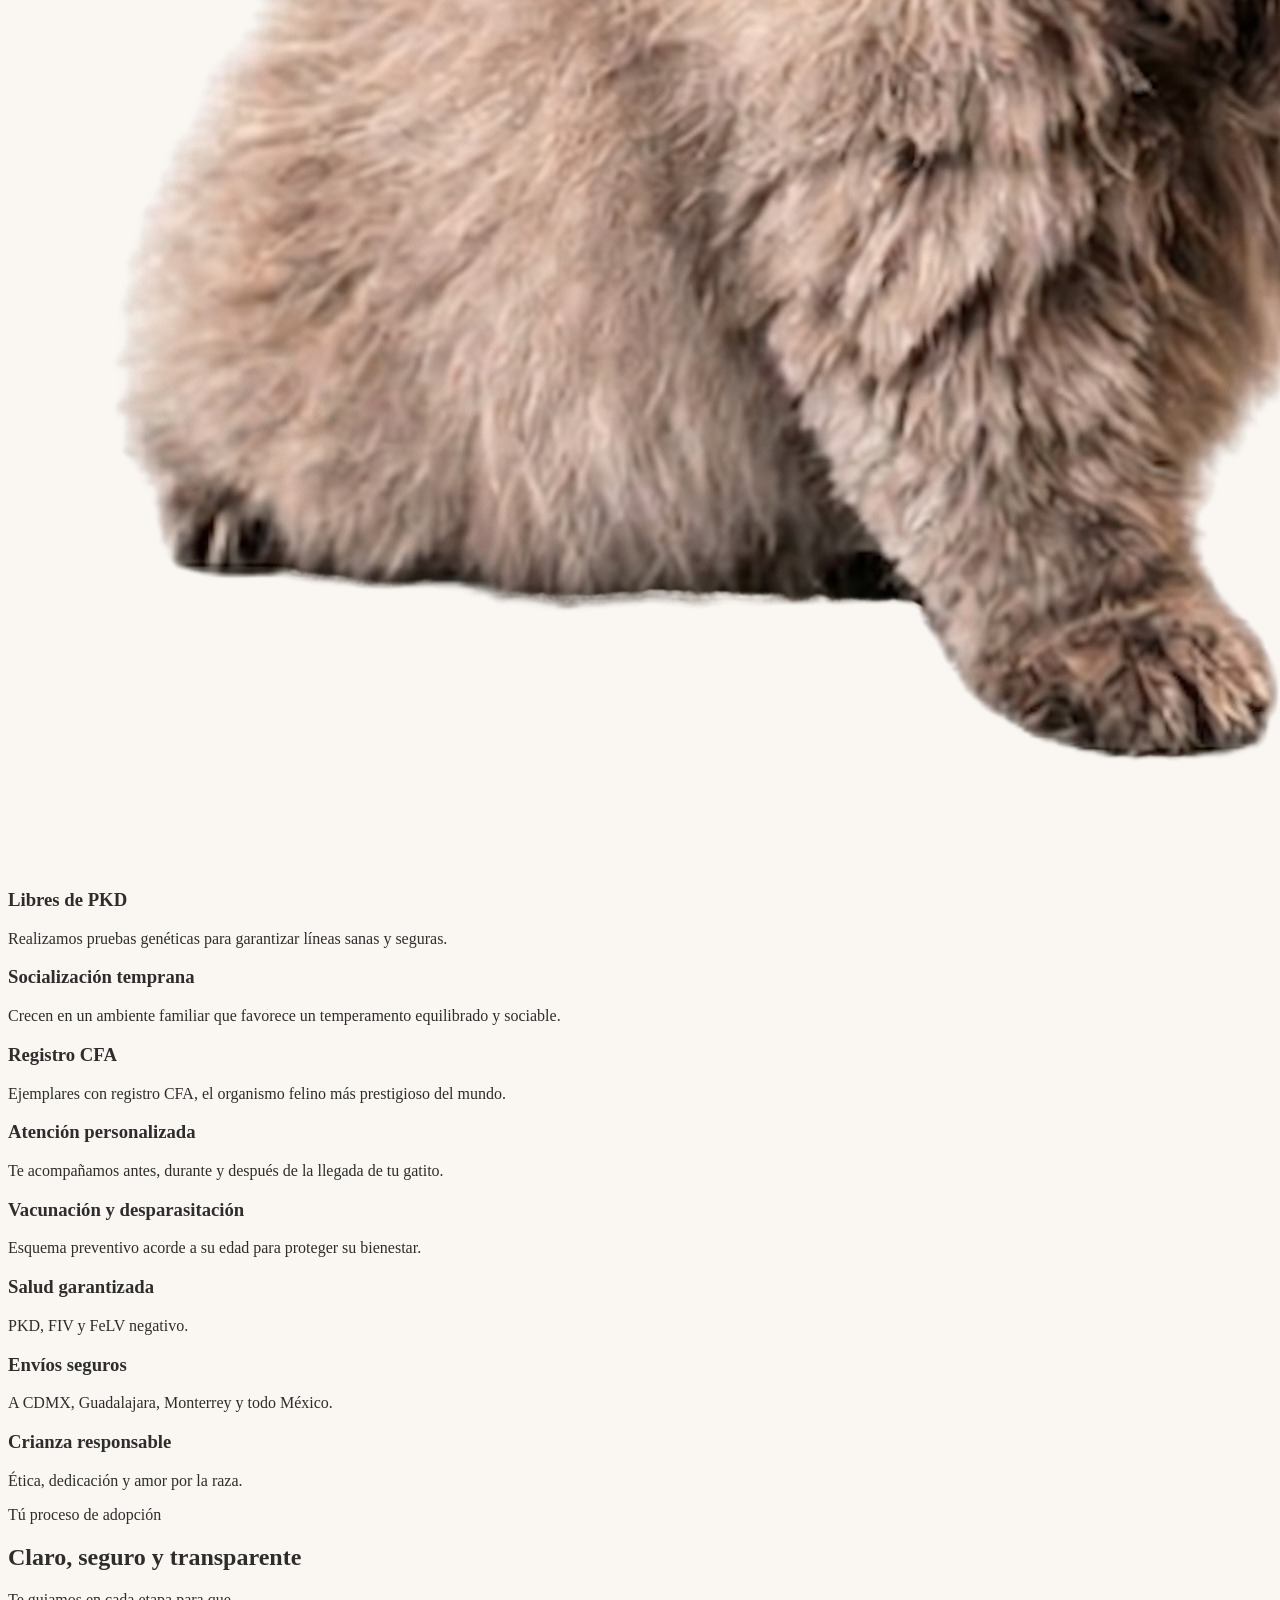
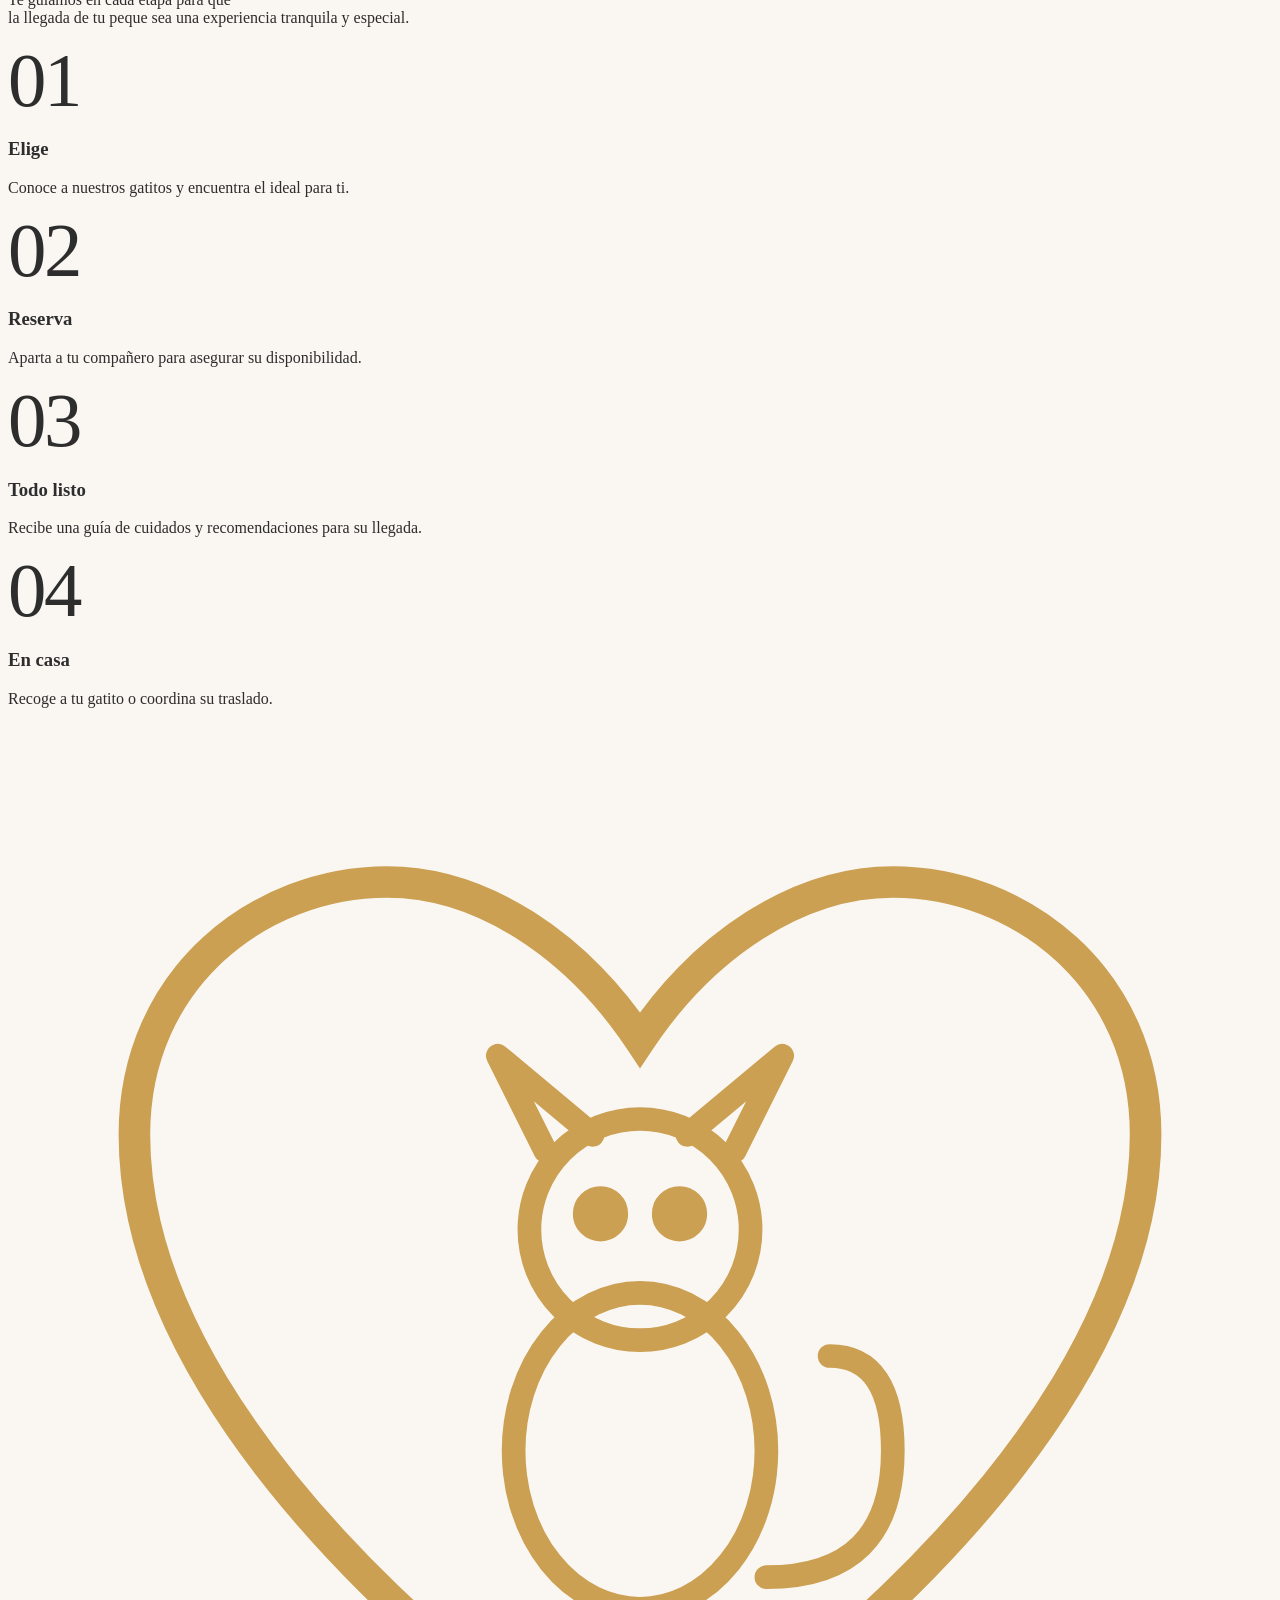
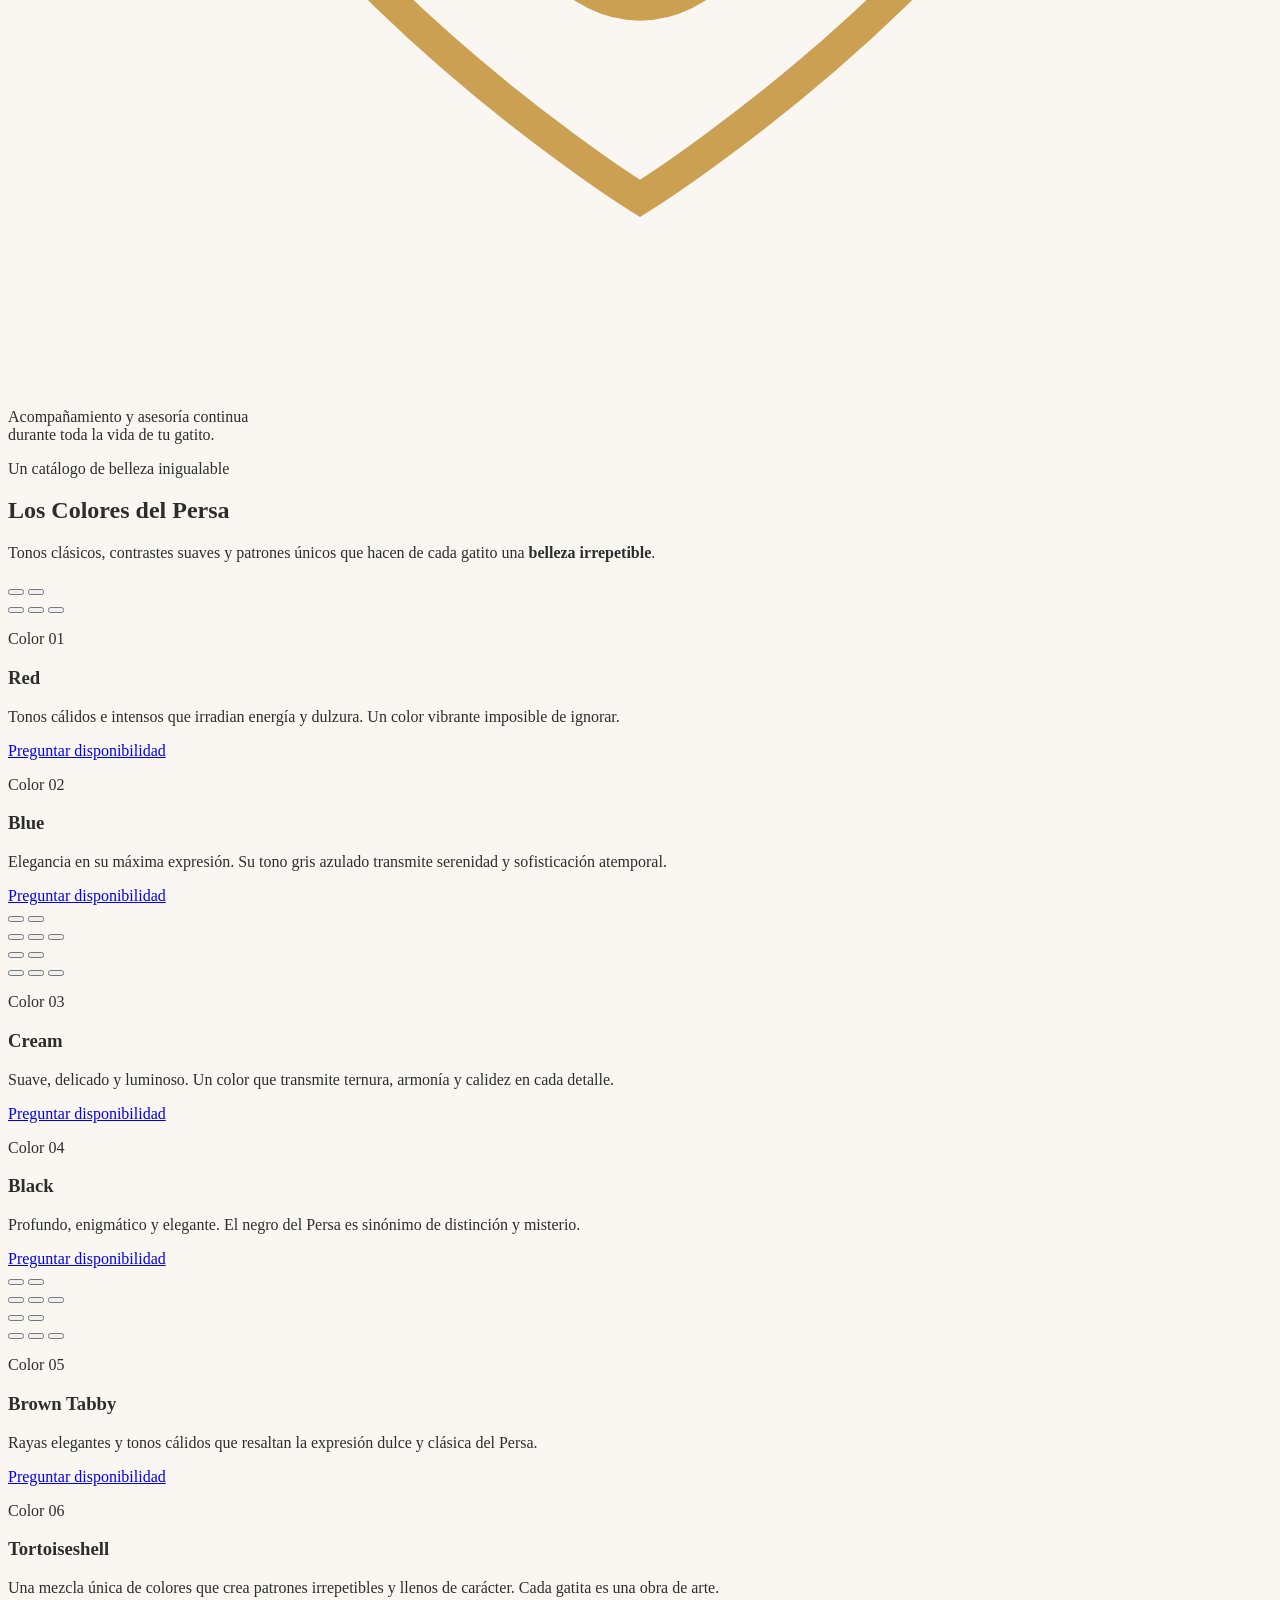
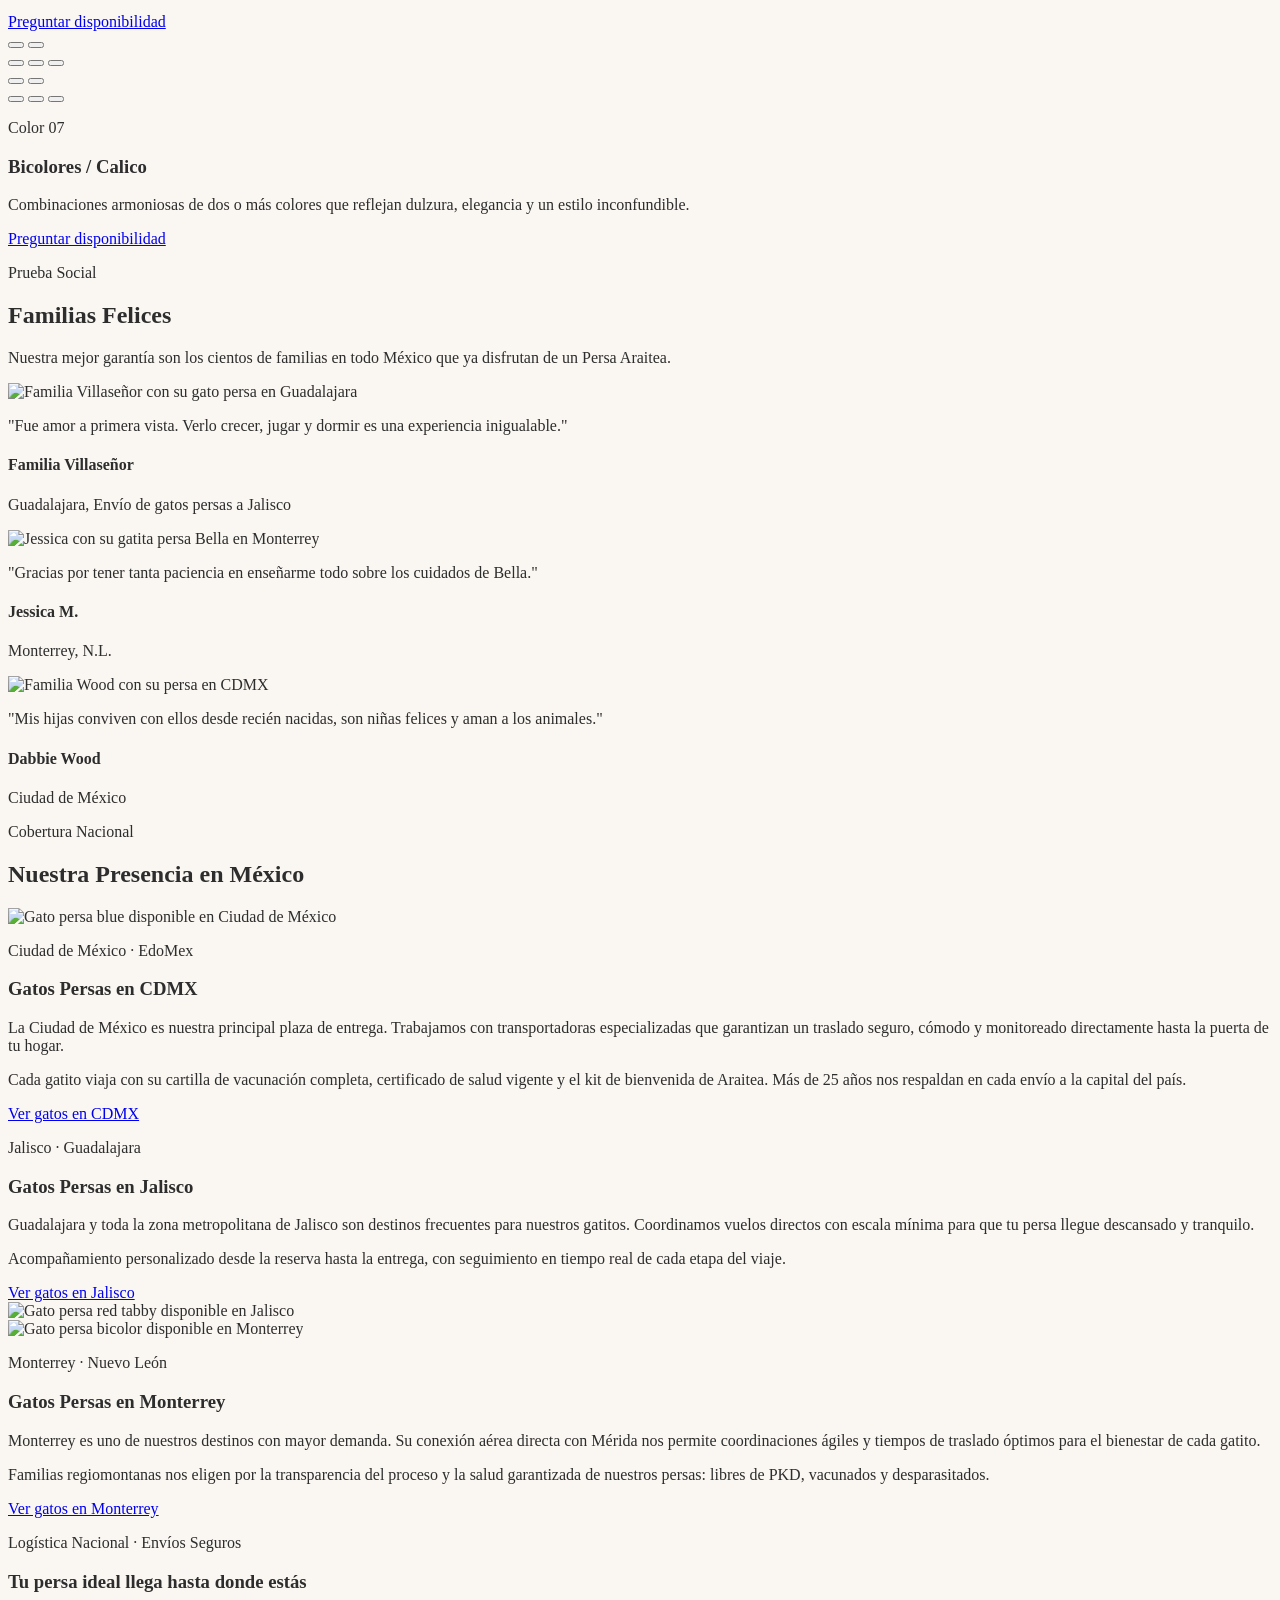
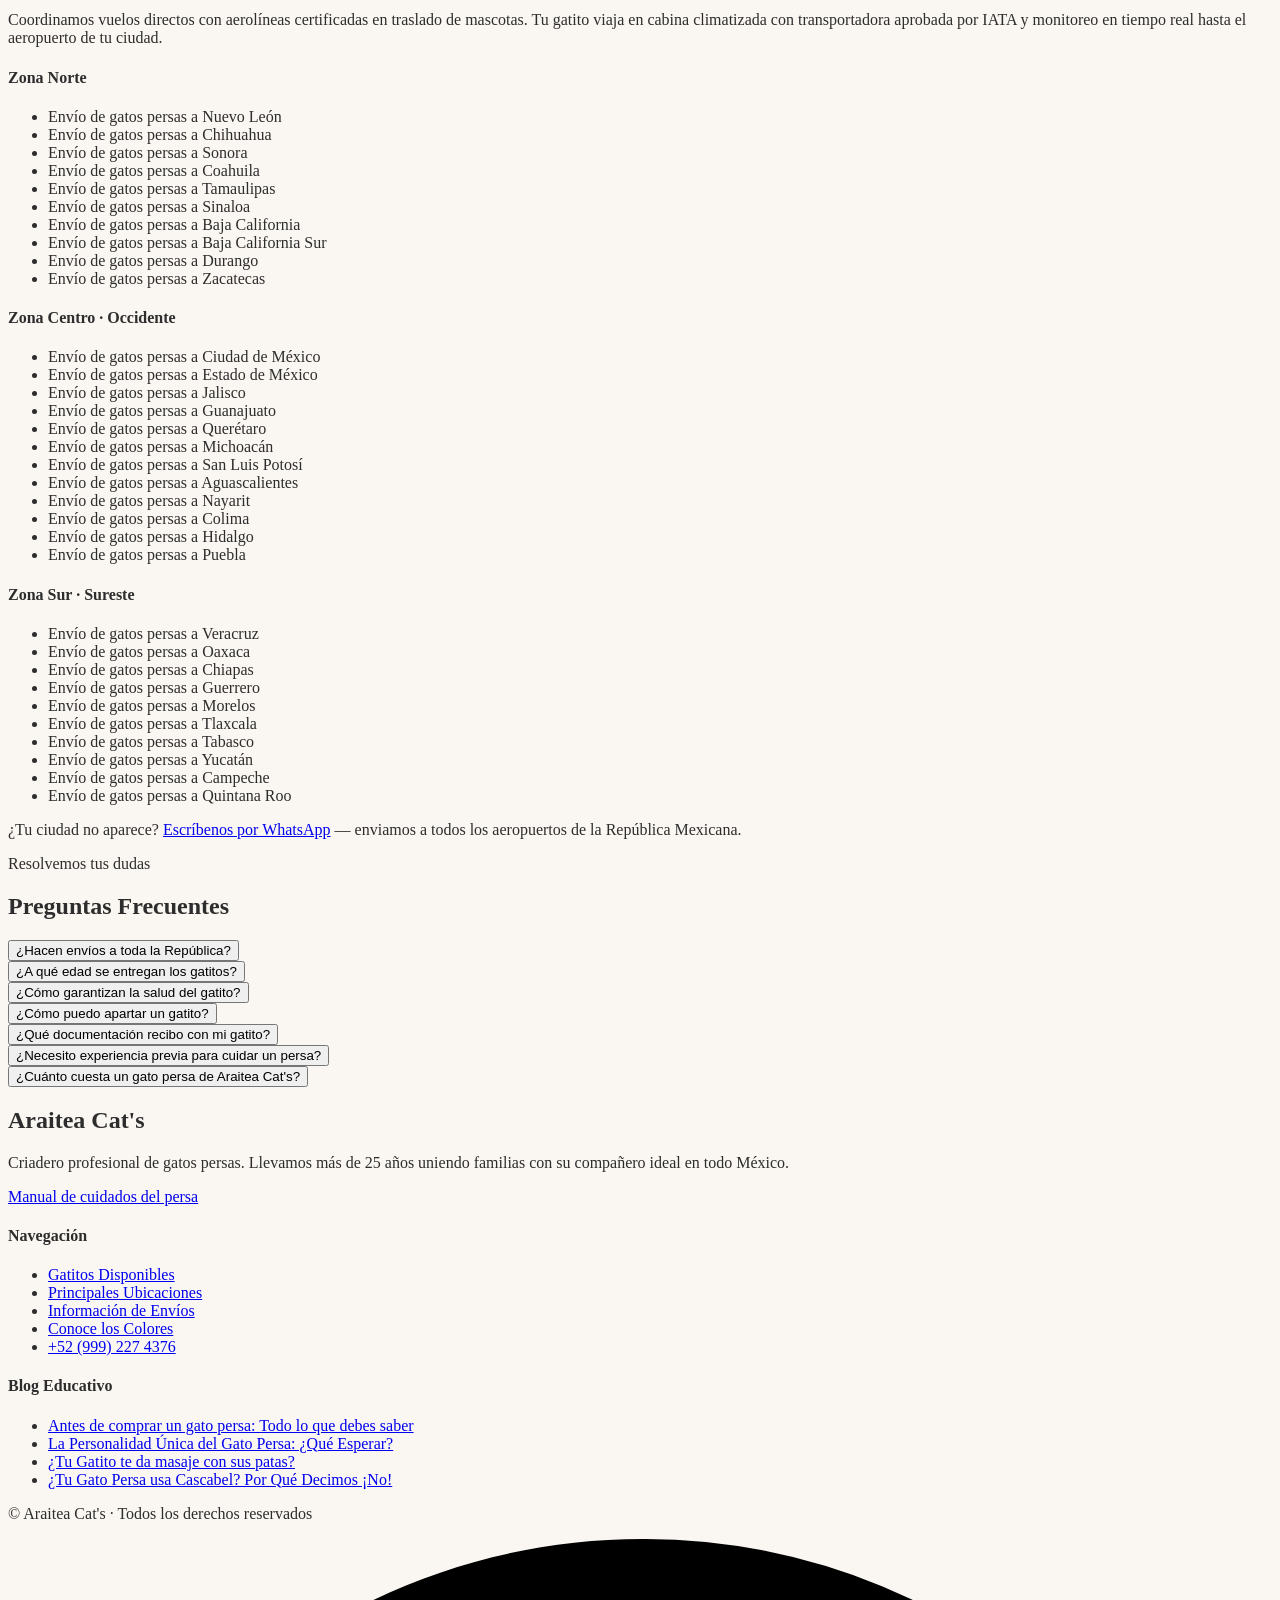
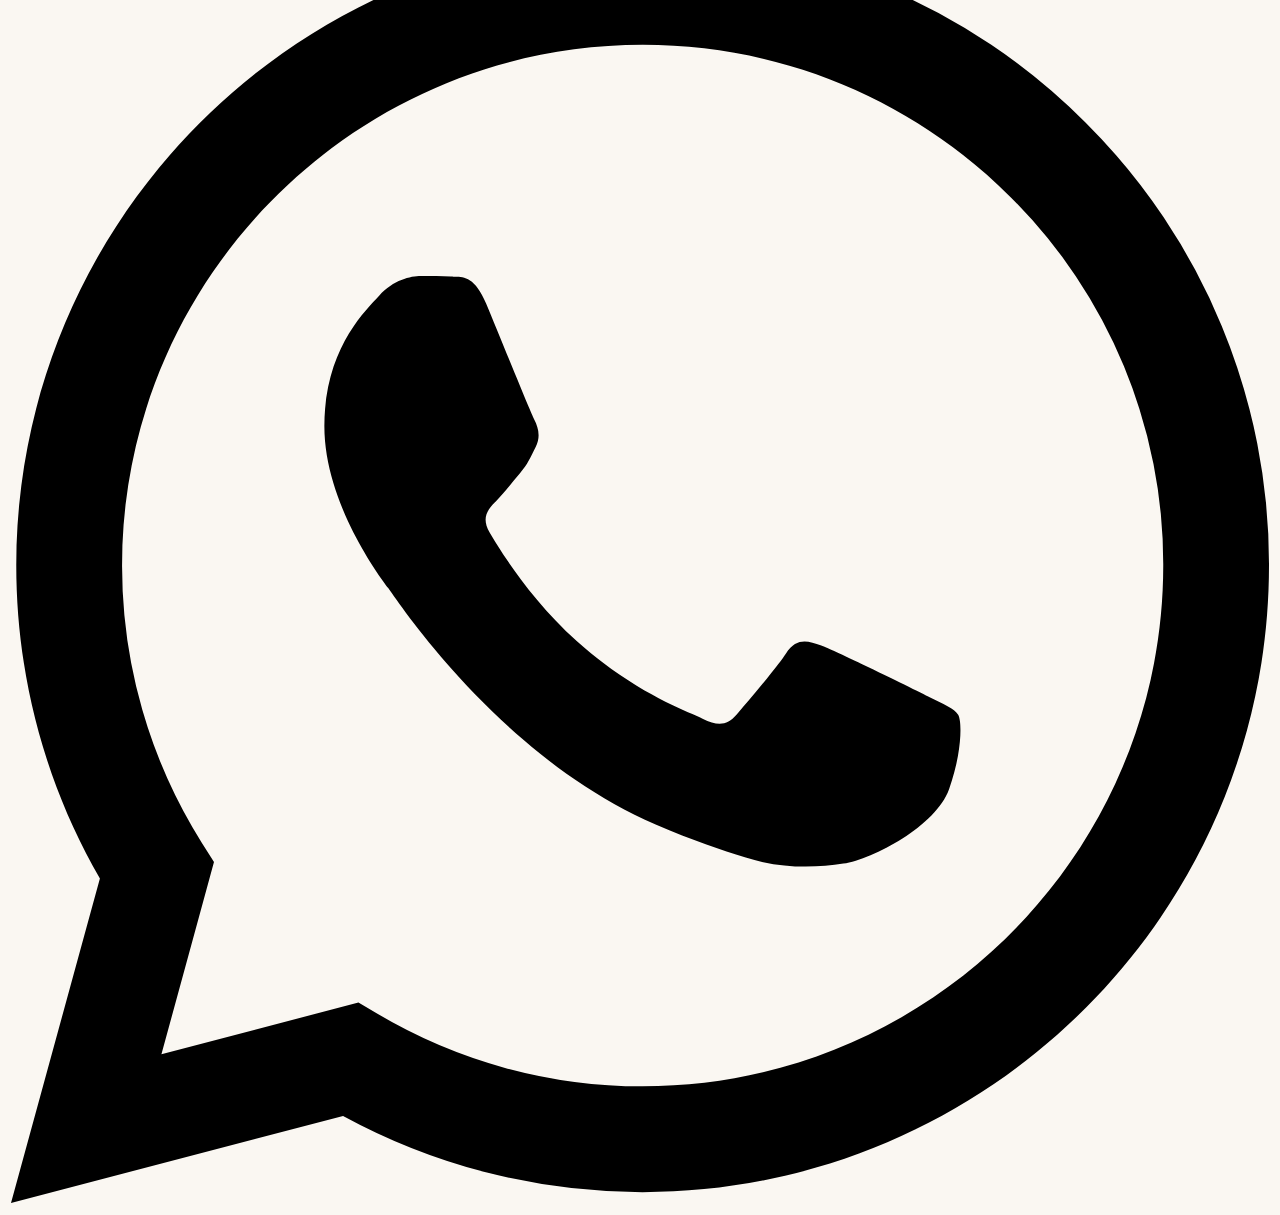
==== commit dffc618e: "chore: ajustar color cream, padding navbar y contenido en todas las páginas Actualiza el hex de crea" ====
--- a/index.html
+++ b/index.html
@@ -53,7 +53,7 @@
 							"navy-dark": "#061629",
 							gold: "#CCA052",
 							"gold-light": "#E2C07E",
-							cream: "#FAF7F2",
+							cream: "#fbf6f2",
 							mist: "#E8E3DB",
 							charcoal: "#2D2D2D",
 							whatsapp: "#25D366",
@@ -150,11 +150,11 @@
 		═══════════════════════════════════════════════════ -->
 		<nav class="bg-navy border-b border-gold/20 py-4 sticky top-0 z-50">
 			<div
-				class="max-w-[1568px] w-full mx-auto flex justify-between items-center px-3"
+				class="max-w-[1568px] w-full mx-auto flex justify-between items-center px-[3rem]"
 			>
 				<!-- Logo -->
 				<a href="/" class="flex items-center gap-3">
-					<span class="font-sans text-3xl font-medium text-white tracking-tight"
+					<span class="font-sans text-4xl font-medium text-white tracking-tight"
 						>Araitea
 						<span class="text-gold font-serif italic">Cat's</span></span
 					>
@@ -164,19 +164,19 @@
 				<div class="hidden md:flex items-center gap-8">
 					<a
 						href="#disponibles"
-						class="nav-link font-sans text-sm font-medium uppercase tracking-widest text-white/80 hover:text-gold transition-colors"
+						class="nav-link font-sans text-lg font-medium uppercase tracking-widest text-white/80 hover:text-gold transition-colors"
 						>Gatitos</a
 					>
 					<a
 						href="#colores"
-						class="nav-link font-sans text-sm font-medium uppercase tracking-widest text-white/80 hover:text-gold transition-colors"
+						class="nav-link font-sans text-lg font-medium uppercase tracking-widest text-white/80 hover:text-gold transition-colors"
 						>Razas y Colores</a
 					>
 
 					<!-- Dropdown Ubicaciones -->
 					<div class="relative group">
 						<button
-							class="nav-link font-sans text-sm font-medium uppercase tracking-widest text-white/80 hover:text-gold transition-colors flex items-center gap-1 py-2"
+							class="nav-link font-sans text-lg font-medium uppercase tracking-widest text-white/80 hover:text-gold transition-colors flex items-center gap-1 py-2"
 						>
 							Ubicaciones <i data-lucide="chevron-down" class="w-3 h-3"></i>
 						</button>
@@ -186,23 +186,23 @@
 							<div class="bg-navy border border-gold/30 overflow-hidden">
 								<a
 									href="/venta-de-gatos-persas-en-cdmx"
-									class="block px-5 py-3 font-sans text-sm uppercase tracking-widest text-white/70 hover:text-gold hover:bg-navy-dark transition-colors"
+									class="block px-5 py-3 font-sans text-lg uppercase tracking-widest text-white/70 hover:text-gold hover:bg-navy-dark transition-colors"
 									>Ciudad de México</a
 								>
 								<a
 									href="/venta-de-gatos-persas-en-monterrey"
-									class="block px-5 py-3 font-sans text-sm uppercase tracking-widest text-white/70 hover:text-gold hover:bg-navy-dark transition-colors"
+									class="block px-5 py-3 font-sans text-lg uppercase tracking-widest text-white/70 hover:text-gold hover:bg-navy-dark transition-colors"
 									>Monterrey</a
 								>
 								<a
 									href="/venta-de-gatos-persas-en-jalisco"
-									class="block px-5 py-3 font-sans text-sm uppercase tracking-widest text-white/70 hover:text-gold hover:bg-navy-dark transition-colors"
+									class="block px-5 py-3 font-sans text-lg uppercase tracking-widest text-white/70 hover:text-gold hover:bg-navy-dark transition-colors"
 									>Guadalajara</a
 								>
 								<div class="border-t border-gold/20"></div>
 								<a
 									href="#envios"
-									class="block px-5 py-3 font-sans text-sm uppercase tracking-widest text-white/50 hover:text-gold hover:bg-navy-dark transition-colors"
+									class="block px-5 py-3 font-sans text-lg uppercase tracking-widest text-white/50 hover:text-gold hover:bg-navy-dark transition-colors"
 									>Ver otros estados</a
 								>
 							</div>
@@ -211,18 +211,18 @@
 
 					<a
 						href="#envios"
-						class="nav-link font-sans text-sm font-medium uppercase tracking-widest text-white/80 hover:text-gold transition-colors"
+						class="nav-link font-sans text-lg font-medium uppercase tracking-widest text-white/80 hover:text-gold transition-colors"
 						>Envíos</a
 					>
 					<a
 						href="#blog"
-						class="nav-link font-sans text-sm font-medium uppercase tracking-widest text-white/80 hover:text-gold transition-colors"
+						class="nav-link font-sans text-lg font-medium uppercase tracking-widest text-white/80 hover:text-gold transition-colors"
 						>Blog</a
 					>
 
 					<a
 						href="https://wa.me/529992274376"
-						class="inline-flex items-center gap-2 bg-gold hover:bg-gold-light text-navy font-sans text-sm font-medium uppercase tracking-wide px-5 py-2.5 transition-colors duration-200"
+						class="inline-flex items-center gap-2 bg-gold hover:bg-gold-light text-navy font-sans text-lg font-medium uppercase tracking-wide px-5 py-2.5 rounded-lg transition-colors duration-200"
 					>
 						Contacto
 					</a>
@@ -245,48 +245,48 @@
 			>
 				<a
 					href="#disponibles"
-					class="font-sans text-sm font-medium uppercase tracking-widest text-white/80 hover:text-gold"
+					class="font-sans text-lg font-medium uppercase tracking-widest text-white/80 hover:text-gold"
 					>Gatitos</a
 				>
 				<a
 					href="#colores"
-					class="font-sans text-sm font-medium uppercase tracking-widest text-white/80 hover:text-gold"
+					class="font-sans text-lg font-medium uppercase tracking-widest text-white/80 hover:text-gold"
 					>Razas y Colores</a
 				>
 				<div class="border-y border-gold/10 py-3 flex flex-col gap-3">
 					<span
-						class="font-sans text-sm font-medium uppercase tracking-widest text-gold"
+						class="font-sans text-lg font-medium uppercase tracking-widest text-gold"
 						>Ubicaciones</span
 					>
 					<a
 						href="/venta-de-gatos-persas-en-cdmx"
-						class="font-sans text-sm text-white/60 hover:text-gold"
+						class="font-sans text-lg text-white/60 hover:text-gold"
 						>Ciudad de México</a
 					>
 					<a
 						href="/venta-de-gatos-persas-en-monterrey"
-						class="font-sans text-sm text-white/60 hover:text-gold"
+						class="font-sans text-lg text-white/60 hover:text-gold"
 						>Monterrey</a
 					>
 					<a
 						href="/venta-de-gatos-persas-en-jalisco"
-						class="font-sans text-sm text-white/60 hover:text-gold"
+						class="font-sans text-lg text-white/60 hover:text-gold"
 						>Guadalajara</a
 					>
 				</div>
 				<a
 					href="#envios"
-					class="font-sans text-sm font-medium uppercase tracking-widest text-white/80 hover:text-gold"
+					class="font-sans text-lg font-medium uppercase tracking-widest text-white/80 hover:text-gold"
 					>Envíos</a
 				>
 				<a
 					href="#blog"
-					class="font-sans text-sm font-medium uppercase tracking-widest text-white/80 hover:text-gold"
+					class="font-sans text-lg font-medium uppercase tracking-widest text-white/80 hover:text-gold"
 					>Blog</a
 				>
 				<a
 					href="https://wa.me/529992274376"
-					class="bg-gold text-navy font-sans text-sm font-medium uppercase tracking-wide py-3 px-6 mx-auto w-3/4"
+					class="bg-gold text-navy font-sans text-lg font-medium uppercase tracking-wide py-3 px-6 mx-auto w-3/4 rounded-lg"
 					>Contacto</a
 				>
 			</div>
@@ -301,14 +301,14 @@
 				style="
 					background: linear-gradient(
 						to right,
-						#010d1a 0%,
+						#0a2241 0%,
 						#0b1a28 55%,
 						#142233 100%
 					);
 				"
 			>
 				<div
-					class="max-w-[1568px] w-full mx-auto px-3 flex flex-col lg:flex-row items-start lg:items-center"
+					class="max-w-[1568px] w-full mx-auto px-[3rem] flex flex-col lg:flex-row items-start lg:items-center"
 					style="
 						min-height: 88vh;
 						padding-top: 2rem;
@@ -330,7 +330,7 @@
 						<!-- Title -->
 						<div style="max-width: 70%" class="hero-text">
 							<h1
-								class="font-serif text-5xl md:text-6xl lg:text-7xl font-medium text-white leading-tight"
+								class="font-serif text-6xl md:text-7xl lg:text-8xl font-medium text-white leading-tight"
 							>
 								Criadero de gatos persas
 								<span class="text-gold italic">en México</span>
@@ -338,7 +338,7 @@
 						</div>
 						<!-- Description -->
 						<p
-							class="font-sans text-xl text-white/70 leading-relaxed hero-text"
+							class="font-sans text-2xl text-white/70 leading-relaxed hero-text"
 							style="max-width: 70%"
 						>
 							Más de 25 años criando gatos persas saludables, hermosos y
@@ -369,7 +369,7 @@
 									fill="none"
 								/>
 							</svg>
-							<span class="font-sans text-base text-white/80"
+							<span class="font-sans text-xl text-white/80"
 								>Envíos seguros a todo el país</span
 							>
 						</div>
@@ -377,7 +377,7 @@
 						<div class="flex flex-wrap gap-4">
 							<a
 								href="#disponibles"
-								class="inline-flex items-center gap-2 bg-gold hover:bg-gold-light text-navy font-sans text-sm sm:text-base font-medium uppercase tracking-wide px-4 sm:px-7 py-3 sm:py-3.5 transition-colors duration-200"
+								class="inline-flex items-center gap-2 bg-gold hover:bg-gold-light text-navy font-sans text-lg sm:text-xl font-medium uppercase tracking-wide px-4 sm:px-7 py-3 sm:py-3.5 rounded-lg transition-colors duration-200"
 							>
 								<svg
 									xmlns="http://www.w3.org/2000/svg"
@@ -415,7 +415,7 @@
 							</a>
 							<a
 								href="https://wa.me/529992274376"
-								class="inline-flex items-center gap-2 text-gold font-sans text-sm sm:text-base font-medium uppercase tracking-wide px-4 sm:px-7 py-3 sm:py-3.5 transition-colors duration-200"
+								class="inline-flex items-center gap-2 text-gold font-sans text-lg sm:text-xl font-medium uppercase tracking-wide px-4 sm:px-7 py-3 sm:py-3.5 rounded-lg transition-colors duration-200"
 								style="background: transparent; border: 1px solid #cca052"
 							>
 								<svg
@@ -455,7 +455,7 @@
 					>
 						<path
 							d="M0,12 C300,12 420,63 720,63 C1020,63 1140,12 1440,12 L1440,70 L0,70 Z"
-							fill="#FAF7F2"
+							fill="#fbf6f2"
 						/>
 						<path
 							d="M0,12 C300,12 420,63 720,63 C1020,63 1140,12 1440,12"
@@ -471,17 +471,17 @@
 			     2. GATITOS DISPONIBLES (4 gatos)
 			═══════════════════════════════════════════════════ -->
 			<section id="disponibles" class="py-20 bg-cream">
-				<div class="max-w-[1568px] w-full mx-auto px-3">
+				<div class="max-w-[1568px] w-full mx-auto px-[3rem]">
 					<div class="text-center mb-14">
 						<h2
-							class="font-sans text-4xl md:text-5xl font-medium text-navy mb-4"
+							class="font-sans text-5xl md:text-6xl font-medium text-navy mb-4"
 						>
 							Gatitos
 							<span class="text-gold font-serif italic">Disponibles</span>
 						</h2>
 						<div class="h-0.5 w-16 bg-gold mx-auto mt-4 mb-6"></div>
 						<p
-							class="font-sans text-xl text-charcoal max-w-2xl mx-auto leading-relaxed"
+							class="font-sans text-2xl text-charcoal max-w-2xl mx-auto leading-relaxed"
 						>
 							Conoce a nuestros gatitos persas disponibles y encuentra a tu
 							compañero ideal.
@@ -491,7 +491,7 @@
 					<div class="grid grid-cols-1 sm:grid-cols-2 lg:grid-cols-4 gap-6">
 						<!-- Gato 1: Negro — DISPONIBLE -->
 						<div
-							class="border border-gold/20 hover:border-gold transition-colors duration-300 overflow-hidden bg-navy flex flex-col"
+							class="border border-gold/20 hover:border-gold transition-colors duration-300 overflow-hidden rounded-xl bg-navy flex flex-col"
 							data-cat-carousel
 						>
 							<div class="relative aspect-square cursor-grab select-none">
@@ -550,18 +550,18 @@
 							</div>
 							<div class="p-5 flex flex-col flex-1">
 								<p
-									class="font-sans text-sm font-medium uppercase tracking-widest text-gold mb-1"
+									class="font-sans text-lg font-medium uppercase tracking-widest text-gold mb-1"
 								>
 									Disponible
 								</p>
 								<div class="h-0.5 w-8 bg-gold mb-3"></div>
 								<h3
-									class="font-sans text-xl font-medium text-white mb-1 flex-1"
+									class="font-sans text-2xl font-medium text-white mb-1 flex-1"
 								>
 									Gatito Persa Negro
 								</h3>
 								<p
-									class="font-sans text-sm text-white/50 uppercase tracking-widest"
+									class="font-sans text-base text-white/50 uppercase tracking-widest"
 								>
 									Nacido el 12 de febrero de 2025
 								</p>
@@ -570,7 +570,7 @@
 
 						<!-- Gato 2: Bicolor Crema — VENDIDO -->
 						<div
-							class="border border-gold/20 hover:border-gold transition-colors duration-300 overflow-hidden bg-navy flex flex-col"
+							class="border border-gold/20 hover:border-gold transition-colors duration-300 overflow-hidden rounded-xl bg-navy flex flex-col"
 							data-cat-carousel
 						>
 							<div class="relative aspect-square cursor-grab select-none">
@@ -629,18 +629,18 @@
 							</div>
 							<div class="p-5 flex flex-col flex-1">
 								<p
-									class="font-sans text-sm font-medium uppercase tracking-widest text-white/40 mb-1"
+									class="font-sans text-lg font-medium uppercase tracking-widest text-white/40 mb-1"
 								>
 									Vendido
 								</p>
 								<div class="h-0.5 w-8 bg-gold mb-3"></div>
 								<h3
-									class="font-sans text-xl font-medium text-white mb-1 flex-1"
+									class="font-sans text-2xl font-medium text-white mb-1 flex-1"
 								>
 									Gatito Persa Bicolor Crema
 								</h3>
 								<p
-									class="font-sans text-sm text-white/50 uppercase tracking-widest"
+									class="font-sans text-base text-white/50 uppercase tracking-widest"
 								>
 									Familia en Zapopan, Jalisco
 								</p>
@@ -649,7 +649,7 @@
 
 						<!-- Gato 3: Concha de Tortuga — VENDIDA -->
 						<div
-							class="border border-gold/20 hover:border-gold transition-colors duration-300 overflow-hidden bg-navy flex flex-col"
+							class="border border-gold/20 hover:border-gold transition-colors duration-300 overflow-hidden rounded-xl bg-navy flex flex-col"
 							data-cat-carousel
 						>
 							<div class="relative aspect-square cursor-grab select-none">
@@ -708,18 +708,18 @@
 							</div>
 							<div class="p-5 flex flex-col flex-1">
 								<p
-									class="font-sans text-sm font-medium uppercase tracking-widest text-white/40 mb-1"
+									class="font-sans text-lg font-medium uppercase tracking-widest text-white/40 mb-1"
 								>
 									Vendida
 								</p>
 								<div class="h-0.5 w-8 bg-gold mb-3"></div>
 								<h3
-									class="font-sans text-xl font-medium text-white mb-1 flex-1"
+									class="font-sans text-2xl font-medium text-white mb-1 flex-1"
 								>
 									Gatita Persa Concha de Tortuga
 								</h3>
 								<p
-									class="font-sans text-sm text-white/50 uppercase tracking-widest"
+									class="font-sans text-base text-white/50 uppercase tracking-widest"
 								>
 									Familia en Monterrey, Nuevo León
 								</p>
@@ -728,7 +728,7 @@
 
 						<!-- Gato 4: Rojo Tabby — VENDIDA -->
 						<div
-							class="border border-gold/20 hover:border-gold transition-colors duration-300 overflow-hidden bg-navy flex flex-col"
+							class="border border-gold/20 hover:border-gold transition-colors duration-300 overflow-hidden rounded-xl bg-navy flex flex-col"
 							data-cat-carousel
 						>
 							<div class="relative aspect-square cursor-grab select-none">
@@ -787,18 +787,18 @@
 							</div>
 							<div class="p-5 flex flex-col flex-1">
 								<p
-									class="font-sans text-sm font-medium uppercase tracking-widest text-white/40 mb-1"
+									class="font-sans text-lg font-medium uppercase tracking-widest text-white/40 mb-1"
 								>
 									Vendida
 								</p>
 								<div class="h-0.5 w-8 bg-gold mb-3"></div>
 								<h3
-									class="font-sans text-xl font-medium text-white mb-1 flex-1"
+									class="font-sans text-2xl font-medium text-white mb-1 flex-1"
 								>
 									Gatita Persa Rojo Tabby
 								</h3>
 								<p
-									class="font-sans text-sm text-white/50 uppercase tracking-widest"
+									class="font-sans text-base text-white/50 uppercase tracking-widest"
 								>
 									Familia en Benito Juárez, CDMX
 								</p>
@@ -813,7 +813,7 @@
 			═══════════════════════════════════════════════════ -->
 			<section class="bg-cream">
 				<div
-					class="max-w-[1568px] w-full mx-auto px-3 pb-16 flex flex-col gap-12"
+					class="max-w-[1568px] w-full mx-auto px-[3rem] pb-16 flex flex-col gap-12"
 				>
 					<!-- Bloque superior: texto + gato side by side -->
 					<div
@@ -824,12 +824,12 @@
 							class="w-full lg:w-1/2 pt-2 text-center lg:text-left flex flex-col justify-center"
 						>
 							<p
-								class="font-sans text-base md:text-xl font-medium uppercase tracking-widest text-gold mb-4"
+								class="font-sans text-xl md:text-2xl font-medium uppercase tracking-widest text-gold mb-4"
 							>
 								Nuestro Compromiso Contigo
 							</p>
 							<h2
-								class="font-sans text-5xl md:text-6xl lg:text-7xl font-medium text-navy leading-tight mb-2"
+								class="font-sans text-6xl md:text-7xl lg:text-8xl font-medium text-navy leading-tight mb-2"
 							>
 								Cuidado, salud y<br />
 								crianza
@@ -839,7 +839,7 @@
 								class="h-0.5 w-12 md:w-14 bg-gold mt-5 mb-7 mx-auto lg:mx-0"
 							></div>
 							<p
-								class="font-sans text-xl md:text-xl text-charcoal leading-relaxed max-w-sm mx-auto lg:mx-0"
+								class="font-sans text-2xl md:text-2xl text-charcoal leading-relaxed max-w-sm mx-auto lg:mx-0"
 							>
 								Brindamos la tranquilidad de recibir un gatito sano, equilibrado
 								y acompañado desde sus primeros días de vida.
@@ -855,111 +855,126 @@
 					</div>
 
 					<!-- Bloque derecho: cards -->
-					<div
-						class="w-full flex flex-col lg:flex-wrap lg:flex-row gap-4"
-					>
-						<!-- Card 1 -->
-						<div
-							class="w-full lg:w-[calc(33.333%-11px)] bg-white border border-mist hover:border-gold transition-colors duration-300 p-8 flex flex-col items-center text-center"
-						>
-							<div class="mb-4 text-gold">
-								<i data-lucide="shield-check" class="w-10 h-10"></i>
-							</div>
-							<h3 class="font-sans text-xl font-medium text-navy mb-2">
-								Libres de PKD
-							</h3>
-							<div class="h-px w-8 bg-gold mb-4"></div>
-							<p class="font-sans text-xl text-charcoal leading-relaxed max-w-[70%]">
-								Realizamos pruebas genéticas para garantizar líneas sanas y
-								seguras.
-							</p>
-						</div>
-
-						<!-- Card 2 -->
-						<div
-							class="w-full lg:w-[calc(33.333%-11px)] bg-white border border-mist hover:border-gold transition-colors duration-300 p-8 flex flex-col items-center text-center"
-						>
-							<div class="mb-4 text-gold">
-								<i data-lucide="home" class="w-10 h-10"></i>
-							</div>
-							<h3 class="font-sans text-xl font-medium text-navy mb-2">
-								Socialización temprana
-							</h3>
-							<div class="h-px w-8 bg-gold mb-4"></div>
-							<p class="font-sans text-xl text-charcoal leading-relaxed max-w-[70%]">
-								Crecen en un ambiente familiar que favorece un temperamento
-								equilibrado y sociable.
-							</p>
-						</div>
-
-						<!-- Card 3 -->
-						<div
-							class="w-full lg:w-[calc(33.333%-11px)] bg-white border border-mist hover:border-gold transition-colors duration-300 p-8 flex flex-col items-center text-center"
-						>
-							<div class="mb-4 text-gold">
-								<i data-lucide="award" class="w-10 h-10"></i>
-							</div>
-							<h3 class="font-sans text-xl font-medium text-navy mb-2">
-								Registro CFA
-							</h3>
-							<div class="h-px w-8 bg-gold mb-4"></div>
-							<p class="font-sans text-xl text-charcoal leading-relaxed max-w-[70%]">
-								Ejemplares con registro CFA, el organismo felino más prestigioso
-								del mundo.
-							</p>
-						</div>
-
-						<!-- Card 4 -->
-						<div
-							class="w-full lg:w-[calc(33.333%-11px)] bg-white border border-mist hover:border-gold transition-colors duration-300 p-8 flex flex-col items-center text-center"
-						>
-							<div class="mb-4 text-gold">
-								<i data-lucide="user-check" class="w-10 h-10"></i>
-							</div>
-							<h3 class="font-sans text-xl font-medium text-navy mb-2">
-								Atención personalizada
-							</h3>
-							<div class="h-px w-8 bg-gold mb-4"></div>
-							<p class="font-sans text-xl text-charcoal leading-relaxed max-w-[70%]">
-								Te acompañamos antes, durante y después de la llegada de tu
-								gatito.
-							</p>
-						</div>
-
-						<!-- Card 5 -->
-						<div
-							class="w-full lg:w-[calc(33.333%-11px)] bg-white border border-mist hover:border-gold transition-colors duration-300 p-8 flex flex-col items-center text-center"
-						>
-							<div class="mb-4 text-gold">
-								<i data-lucide="syringe" class="w-10 h-10"></i>
-							</div>
-							<h3 class="font-sans text-xl font-medium text-navy mb-2">
-								Vacunación y desparasitación
-							</h3>
-							<div class="h-px w-8 bg-gold mb-4"></div>
-							<p class="font-sans text-xl text-charcoal leading-relaxed max-w-[70%]">
-								Esquema preventivo acorde a su edad para proteger su bienestar.
-							</p>
+					<div class="w-full flex flex-col gap-4">
+						<!-- Fila 1: primeras 3 cards -->
+						<div class="flex flex-wrap gap-4">
+							<!-- Card 1 -->
+							<div
+								class="w-[calc(50%-8px)] lg:w-[calc(33.333%-11px)] bg-white border border-mist hover:border-gold transition-colors duration-300 p-8 flex flex-col items-center text-center"
+							>
+								<div class="mb-4 text-gold">
+									<i data-lucide="shield-check" class="w-10 h-10"></i>
+								</div>
+								<h3 class="font-sans text-2xl font-medium text-navy mb-2">
+									Libres de PKD
+								</h3>
+								<div class="h-px w-8 bg-gold mb-4"></div>
+								<p
+									class="font-sans text-2xl text-charcoal leading-relaxed max-w-[70%]"
+								>
+									Realizamos pruebas genéticas para garantizar líneas sanas y
+									seguras.
+								</p>
+							</div>
+
+							<!-- Card 2 -->
+							<div
+								class="w-[calc(50%-8px)] lg:w-[calc(33.333%-11px)] bg-white border border-mist hover:border-gold transition-colors duration-300 p-8 flex flex-col items-center text-center"
+							>
+								<div class="mb-4 text-gold">
+									<i data-lucide="home" class="w-10 h-10"></i>
+								</div>
+								<h3 class="font-sans text-2xl font-medium text-navy mb-2">
+									Socialización temprana
+								</h3>
+								<div class="h-px w-8 bg-gold mb-4"></div>
+								<p
+									class="font-sans text-2xl text-charcoal leading-relaxed max-w-[70%]"
+								>
+									Crecen en un ambiente familiar que favorece un temperamento
+									equilibrado y sociable.
+								</p>
+							</div>
+
+							<!-- Card 3 -->
+							<div
+								class="w-[calc(50%-8px)] lg:w-[calc(33.333%-11px)] bg-white border border-mist hover:border-gold transition-colors duration-300 p-8 flex flex-col items-center text-center"
+							>
+								<div class="mb-4 text-gold">
+									<i data-lucide="award" class="w-10 h-10"></i>
+								</div>
+								<h3 class="font-sans text-2xl font-medium text-navy mb-2">
+									Registro CFA
+								</h3>
+								<div class="h-px w-8 bg-gold mb-4"></div>
+								<p
+									class="font-sans text-2xl text-charcoal leading-relaxed max-w-[70%]"
+								>
+									Ejemplares con registro CFA, el organismo felino más
+									prestigioso del mundo.
+								</p>
+							</div>
+						</div>
+
+						<!-- Fila 2: últimas 2 cards centradas -->
+						<div class="flex flex-wrap justify-center gap-4">
+							<!-- Card 4 -->
+							<div
+								class="w-[calc(50%-8px)] lg:w-[calc(33.333%-11px)] bg-white border border-mist hover:border-gold transition-colors duration-300 p-8 flex flex-col items-center text-center"
+							>
+								<div class="mb-4 text-gold">
+									<i data-lucide="user-check" class="w-10 h-10"></i>
+								</div>
+								<h3 class="font-sans text-2xl font-medium text-navy mb-2">
+									Atención personalizada
+								</h3>
+								<div class="h-px w-8 bg-gold mb-4"></div>
+								<p
+									class="font-sans text-2xl text-charcoal leading-relaxed max-w-[70%]"
+								>
+									Te acompañamos antes, durante y después de la llegada de tu
+									gatito.
+								</p>
+							</div>
+
+							<!-- Card 5 -->
+							<div
+								class="w-[calc(50%-8px)] lg:w-[calc(33.333%-11px)] bg-white border border-mist hover:border-gold transition-colors duration-300 p-8 flex flex-col items-center text-center"
+							>
+								<div class="mb-4 text-gold">
+									<i data-lucide="syringe" class="w-10 h-10"></i>
+								</div>
+								<h3 class="font-sans text-2xl font-medium text-navy mb-2">
+									Vacunación y desparasitación
+								</h3>
+								<div class="h-px w-8 bg-gold mb-4"></div>
+								<p
+									class="font-sans text-2xl text-charcoal leading-relaxed max-w-[70%]"
+								>
+									Esquema preventivo acorde a su edad para proteger su
+									bienestar.
+								</p>
+							</div>
 						</div>
 					</div>
 				</div>
 
 				<!-- Bottom stats strip -->
-				<div class="bg-navy mt-0" style="max-width: 1120px; margin: 0 auto">
-					<div class="max-w-[1568px] w-full mx-auto px-3">
-						<div
-							class="grid grid-cols-1 sm:grid-cols-3 divide-y sm:divide-y-0 sm:divide-x divide-white/10"
-						>
+				<div
+					class="bg-navy mt-0 w-screen relative left-1/2 -translate-x-1/2 pt-20"
+				>
+					<div class="max-w-[1568px] w-full mx-auto px-[3rem]">
+						<div class="grid grid-cols-1 sm:grid-cols-3">
 							<div
 								class="flex flex-col items-center text-center py-8 px-6 gap-3"
 							>
 								<div class="text-gold">
 									<i data-lucide="shield-check" class="w-10 h-10"></i>
 								</div>
-								<p class="font-sans text-xl font-medium text-white">
+								<h3 class="font-sans text-3xl font-medium text-white">
 									Salud garantizada
-								</p>
-								<p class="font-sans text-base text-white/60">
+								</h3>
+								<p class="font-sans text-xl text-white/60">
 									PKD, FIV y FeLV negativo.
 								</p>
 							</div>
@@ -969,10 +984,10 @@
 								<div class="text-gold">
 									<i data-lucide="truck" class="w-10 h-10"></i>
 								</div>
-								<p class="font-sans text-xl font-medium text-white">
+								<h3 class="font-sans text-3xl font-medium text-white">
 									Envíos seguros
-								</p>
-								<p class="font-sans text-base text-white/60">
+								</h3>
+								<p class="font-sans text-xl text-white/60">
 									A CDMX, Guadalajara, Monterrey y todo México.
 								</p>
 							</div>
@@ -982,10 +997,10 @@
 								<div class="text-gold">
 									<i data-lucide="heart" class="w-10 h-10"></i>
 								</div>
-								<p class="font-sans text-xl font-medium text-white">
+								<h3 class="font-sans text-3xl font-medium text-white">
 									Crianza responsable
-								</p>
-								<p class="font-sans text-base text-white/60">
+								</h3>
+								<p class="font-sans text-xl text-white/60">
 									Ética, dedicación y amor por la raza.
 								</p>
 							</div>
@@ -997,87 +1012,202 @@
 			<!-- ═══════════════════════════════════════════════════
 			     4. PROCESO DE COMPRA Y ENVIOS
 			═══════════════════════════════════════════════════ -->
-			<section
-				id="envios"
-				class="py-20 bg-cream border-t border-mist border-b-4 shadow-[0_4px_0_#CCA052]"
-			>
-				<div class="max-w-[1568px] w-full mx-auto px-3 text-center">
+			<section id="envios" class="bg-navy py-20 md:py-28">
+				<div class="max-w-[1568px] w-full mx-auto px-6 md:px-12 text-center">
+					<!-- Encabezado -->
 					<p
-						class="font-sans text-sm font-medium uppercase tracking-widest text-navy mb-4"
+						class="font-sans text-lg font-medium uppercase tracking-widest text-gold mb-4"
 					>
-						Así de Fácil
+						Tú proceso de adopción
 					</p>
-					<h2 class="font-sans text-4xl md:text-5xl font-medium text-navy mb-4">
-						Proceso de <span class="text-gold font-serif italic">Compra</span> y
-						Envíos
+					<h2
+						class="font-sans text-5xl md:text-7xl font-medium text-white mb-6"
+					>
+						Claro, seguro y
+						<span class="font-serif italic text-gold">transparente</span>
 					</h2>
-					<div class="h-0.5 w-16 bg-gold mx-auto mb-16"></div>
-
-					<div class="grid grid-cols-1 md:grid-cols-4 gap-8 relative">
+					<p
+						class="font-sans text-xl md:text-2xl text-white/60 leading-relaxed max-w-2xl mx-auto mb-20"
+					>
+						Te guiamos en cada etapa para que<br />la llegada de tu peque sea
+						una experiencia tranquila y especial.
+					</p>
+
+					<!-- Pasos -->
+					<div class="grid grid-cols-1 sm:grid-cols-2 md:grid-cols-4 mb-16">
 						<div
-							class="hidden md:block absolute top-8 left-[12%] right-[12%] h-px bg-mist -z-10"
-						></div>
-
-						<div class="flex flex-col items-center">
-							<div
-								class="w-16 h-16 border-2 border-gold flex items-center justify-center font-sans text-2xl font-medium text-gold italic mb-6 bg-cream z-10"
-							>
-								01
-							</div>
-							<h3 class="font-sans text-2xl font-medium text-navy mb-2">
+							class="flex flex-col items-center text-center px-6 py-8 md:py-0"
+						>
+							<div class="relative inline-block">
+								<span
+									class="font-sans text-gold"
+									style="
+										font-size: clamp(4rem, 6vw, 5.5rem);
+										line-height: 1;
+										font-weight: 200;
+										letter-spacing: -0.03em;
+									"
+									>01</span
+								>
+								<div
+									class="absolute left-0 right-0 h-px bg-gold"
+									style="bottom: -10px"
+								></div>
+							</div>
+							<div class="mt-6 mb-2"></div>
+							<h3 class="font-sans text-3xl font-medium text-white mb-3">
 								Elige
 							</h3>
 							<p
-								class="font-sans text-base text-charcoal leading-relaxed max-w-[200px]"
-							>
-								Encuentra al gatito que te robe el corazón en nuestra galería.
+								class="font-sans text-xl text-white/60 leading-relaxed max-w-[205px] mx-auto"
+							>
+								Conoce a nuestros gatitos y encuentra el ideal para ti.
 							</p>
 						</div>
-						<div class="flex flex-col items-center">
-							<div
-								class="w-16 h-16 border-2 border-gold flex items-center justify-center font-sans text-2xl font-medium text-gold italic mb-6 bg-cream z-10"
-							>
-								02
-							</div>
-							<h3 class="font-sans text-2xl font-medium text-navy mb-2">
-								Aparta
+
+						<div
+							class="flex flex-col items-center text-center px-6 py-8 md:py-0"
+						>
+							<div class="relative inline-block">
+								<span
+									class="font-sans text-gold"
+									style="
+										font-size: clamp(4rem, 6vw, 5.5rem);
+										line-height: 1;
+										font-weight: 200;
+										letter-spacing: -0.03em;
+									"
+									>02</span
+								>
+								<div
+									class="absolute left-0 right-0 h-px bg-gold"
+									style="bottom: -10px"
+								></div>
+							</div>
+							<div class="mt-6 mb-2"></div>
+							<h3 class="font-sans text-3xl font-medium text-white mb-3">
+								Reserva
 							</h3>
 							<p
-								class="font-sans text-base text-charcoal leading-relaxed max-w-[200px]"
-							>
-								Asegura a tu nuevo amigo con un anticipo fácil y seguro.
+								class="font-sans text-xl text-white/60 leading-relaxed max-w-[205px] mx-auto"
+							>
+								Aparta a tu compañero para asegurar su disponibilidad.
 							</p>
 						</div>
-						<div class="flex flex-col items-center">
-							<div
-								class="w-16 h-16 border-2 border-gold flex items-center justify-center font-sans text-2xl font-medium text-gold italic mb-6 bg-cream z-10"
-							>
-								03
-							</div>
-							<h3 class="font-sans text-2xl font-medium text-navy mb-2">
-								Preparamos
+
+						<div
+							class="flex flex-col items-center text-center px-6 py-8 md:py-0"
+						>
+							<div class="relative inline-block">
+								<span
+									class="font-sans text-gold"
+									style="
+										font-size: clamp(4rem, 6vw, 5.5rem);
+										line-height: 1;
+										font-weight: 200;
+										letter-spacing: -0.03em;
+									"
+									>03</span
+								>
+								<div
+									class="absolute left-0 right-0 h-px bg-gold"
+									style="bottom: -10px"
+								></div>
+							</div>
+							<div class="mt-6 mb-2"></div>
+							<h3 class="font-sans text-3xl font-medium text-white mb-3">
+								Todo listo
 							</h3>
 							<p
-								class="font-sans text-base text-charcoal leading-relaxed max-w-[200px]"
-							>
-								Revisión médica y organización de la logística de envío.
+								class="font-sans text-xl text-white/60 leading-relaxed max-w-[205px] mx-auto"
+							>
+								Recibe una guía de cuidados y recomendaciones para su llegada.
 							</p>
 						</div>
-						<div class="flex flex-col items-center">
-							<div
-								class="w-16 h-16 border-2 border-gold flex items-center justify-center font-sans text-2xl font-medium text-gold italic mb-6 bg-cream z-10"
-							>
-								04
-							</div>
-							<h3 class="font-sans text-2xl font-medium text-navy mb-2">
-								Lo recibes
+
+						<div
+							class="flex flex-col items-center text-center px-6 py-8 md:py-0"
+						>
+							<div class="relative inline-block">
+								<span
+									class="font-sans text-gold"
+									style="
+										font-size: clamp(4rem, 6vw, 5.5rem);
+										line-height: 1;
+										font-weight: 200;
+										letter-spacing: -0.03em;
+									"
+									>04</span
+								>
+								<div
+									class="absolute left-0 right-0 h-px bg-gold"
+									style="bottom: -10px"
+								></div>
+							</div>
+							<div class="mt-6 mb-2"></div>
+							<h3 class="font-sans text-3xl font-medium text-white mb-3">
+								En casa
 							</h3>
 							<p
-								class="font-sans text-base text-charcoal leading-relaxed max-w-[200px]"
-							>
-								Recíbelo directo en el aeropuerto de tu ciudad.
+								class="font-sans text-xl text-white/60 leading-relaxed max-w-[205px] mx-auto"
+							>
+								Recoge a tu gatito o coordina su traslado.
 							</p>
 						</div>
+					</div>
+
+					<!-- Banner inferior: acompañamiento continuo -->
+					<div
+						class="pt-10 flex flex-col sm:flex-row items-center justify-center gap-5 sm:gap-7"
+					>
+						<!-- Ícono: corazón con silueta de gato -->
+						<svg
+							xmlns="http://www.w3.org/2000/svg"
+							viewBox="0 0 80 80"
+							class="w-16 h-16 flex-shrink-0"
+							fill="none"
+						>
+							<!-- Corazón outline -->
+							<path
+								d="M40 68 C40 68 8 48 8 26 C8 16 16 10 24 10 C30 10 36 14 40 20 C44 14 50 10 56 10 C64 10 72 16 72 26 C72 48 40 68 40 68 Z"
+								stroke="#CCA052"
+								stroke-width="2"
+								fill="none"
+							/>
+							<!-- Silueta de gato sentado dentro del corazón -->
+							<g
+								stroke="#CCA052"
+								stroke-width="1.5"
+								stroke-linecap="round"
+								stroke-linejoin="round"
+								fill="none"
+							>
+								<!-- Cuerpo -->
+								<ellipse cx="40" cy="46" rx="8" ry="10" />
+								<!-- Cabeza -->
+								<circle cx="40" cy="32" r="7" />
+								<!-- Orejas -->
+								<polyline points="34,27 31,21 37,26" />
+								<polyline points="46,27 49,21 43,26" />
+								<!-- Ojos -->
+								<circle cx="37.5" cy="31" r="1" fill="#CCA052" />
+								<circle cx="42.5" cy="31" r="1" fill="#CCA052" />
+								<!-- Cola -->
+								<path d="M48 54 Q56 54 56 46 Q56 40 52 40" />
+							</g>
+						</svg>
+						<!-- Separador vertical -->
+						<div
+							class="w-px h-12 bg-gold/50 hidden sm:block flex-shrink-0"
+						></div>
+						<p
+							class="font-sans text-xl md:text-2xl text-white/80 leading-relaxed text-center sm:text-left"
+						>
+							<span class="text-gold font-medium"
+								>Acompañamiento y asesoría continua</span
+							><br />
+							durante toda la vida de tu gatito.
+						</p>
 					</div>
 				</div>
 			</section>
@@ -1086,65 +1216,67 @@
 			     5. COLORES DEL PERSA — carruseles alternados
 			═══════════════════════════════════════════════════ -->
 			<section id="colores" class="bg-cream">
-				<div class="max-w-[1568px] w-full mx-auto px-3">
+				<div class="max-w-[1568px] w-full mx-auto px-[3rem]">
 					<!-- Encabezado de sección -->
 					<div class="py-16 text-center border-t border-mist">
 						<p
-							class="font-sans text-sm font-medium uppercase tracking-widest text-navy mb-3"
+							class="font-sans text-lg font-medium uppercase tracking-widest text-navy mb-3"
 						>
 							Un catálogo de belleza inigualable
 						</p>
-						<h2 class="font-sans text-4xl md:text-5xl font-medium text-navy">
+						<h2 class="font-sans text-5xl md:text-6xl font-medium text-navy">
 							Los <span class="text-gold font-serif italic">Colores</span> del
 							Persa
 						</h2>
 						<div class="h-0.5 w-16 bg-gold mx-auto mt-4 mb-6"></div>
 						<p
-							class="font-sans text-xl text-charcoal max-w-2xl mx-auto leading-relaxed"
-						>
-							El carácter de tu gatito depende exclusivamente del
-							<strong class="text-navy">amor y la crianza</strong> que le demos
-							en sus primeros meses, ¡no de su color!
+							class="font-sans text-2xl text-charcoal max-w-2xl mx-auto leading-relaxed"
+						>
+							Tonos clásicos, contrastes suaves y patrones únicos que hacen de
+							cada gatito una
+							<strong class="text-navy">belleza irrepetible</strong>.
 						</p>
 					</div>
 
-					<div class="flex flex-col gap-16 pb-16">
-						<!-- Color 1: Blue/Gris — carrusel izquierda, texto derecha -->
+					<div class="flex flex-col pb-16">
+						<!-- Color 1: Red — carrusel izquierda, texto derecha -->
 						<div class="grid grid-cols-1 lg:grid-cols-[70%_30%]">
 							<!-- Carrusel -->
-							<div class="relative min-h-[540px]" data-carousel="blue">
+							<div
+								class="relative min-h-[540px] overflow-hidden rounded-xl lg:rounded-tr-none lg:rounded-br-none"
+								data-carousel="red"
+							>
 								<div class="color-slide" style="opacity: 1; z-index: 1">
 									<img
-										src="https://images.unsplash.com/photo-1514888286974-6c03e2ca1dba?auto=format&fit=crop&w=900&q=80"
-										alt="Gato persa Blue o gris cara chata"
+										src="https://images.unsplash.com/photo-1573865526739-10659fec78a5?auto=format&fit=crop&w=900&q=80"
+										alt="Gato persa Red naranja"
 										class="w-full h-full object-cover absolute inset-0"
 									/>
 								</div>
 								<div class="color-slide" style="opacity: 0; z-index: 0">
 									<img
-										src="https://images.unsplash.com/photo-1592194996308-7b43878e84a6?auto=format&fit=crop&w=900&q=80"
-										alt="Persa blue adulto"
+										src="https://images.unsplash.com/photo-1478098711619-5ab0b478d6e6?auto=format&fit=crop&w=900&q=80"
+										alt="Persa rojo adulto"
 										class="w-full h-full object-cover absolute inset-0"
 									/>
 								</div>
 								<div class="color-slide" style="opacity: 0; z-index: 0">
 									<img
-										src="https://images.unsplash.com/photo-1543852786-1cf6624b9987?auto=format&fit=crop&w=900&q=80"
-										alt="Gato persa gris de perfil"
+										src="https://images.unsplash.com/photo-1548681528-6c2a78f2ba1e?auto=format&fit=crop&w=900&q=80"
+										alt="Gatito persa red"
 										class="w-full h-full object-cover absolute inset-0"
 									/>
 								</div>
 								<div
 									class="absolute inset-0 bg-navy/20 z-10 pointer-events-none"
 								></div>
-								<!-- Navegación -->
 								<button
-									class="color-prev absolute left-4 top-1/2 -translate-y-1/2 z-20 bg-navy/70 hover:bg-navy p-2 transition-colors"
+									class="color-prev absolute left-4 top-1/2 -translate-y-1/2 z-20 bg-navy/70 hover:bg-navy p-2 rounded-lg transition-colors"
 								>
 									<i data-lucide="chevron-left" class="w-5 h-5 text-white"></i>
 								</button>
 								<button
-									class="color-next absolute right-4 top-1/2 -translate-y-1/2 z-20 bg-navy/70 hover:bg-navy p-2 transition-colors"
+									class="color-next absolute right-4 top-1/2 -translate-y-1/2 z-20 bg-navy/70 hover:bg-navy p-2 rounded-lg transition-colors"
 								>
 									<i data-lucide="chevron-right" class="w-5 h-5 text-white"></i>
 								</button>
@@ -1165,30 +1297,26 @@
 							<!-- Texto -->
 							<div class="bg-cream flex flex-col justify-center px-4 py-10">
 								<p
-									class="font-sans text-sm font-medium uppercase tracking-widest text-navy mb-4"
+									class="font-sans text-lg font-medium uppercase tracking-widest text-navy mb-4"
 								>
 									Color 01
 								</p>
 								<h3
-									class="font-sans text-4xl md:text-5xl font-medium text-navy mb-4"
-								>
-									Blue <span class="text-gold font-serif italic">(Gris)</span>
+									class="font-sans text-5xl md:text-6xl font-medium text-navy mb-4"
+								>
+									<span class="text-gold font-serif italic">Red</span>
 								</h3>
 								<div class="h-0.5 w-12 bg-gold mb-6"></div>
-								<p class="font-sans text-xl text-charcoal leading-relaxed mb-4">
-									El Blue es quizás el color más icónico del gato Persa. Su
-									manto uniforme de un gris azulado profundo y sus ojos cobrizos
-									o dorados crean un contraste de elegancia única.
-								</p>
-								<p class="font-sans text-xl text-charcoal leading-relaxed max-w-[70%]">
-									Conocidos por su temperamento
-									<strong class="text-navy">calmado y afectuoso</strong>, son
-									perfectos para hogares tranquilos y familias con niños.
-								</p>
-								<div class="mt-8 flex items-center gap-3">
+								<p
+									class="font-sans text-2xl text-charcoal leading-relaxed mb-4"
+								>
+									Tonos cálidos e intensos que irradian energía y dulzura. Un
+									color vibrante imposible de ignorar.
+								</p>
+								<div class="mt-8">
 									<a
 										href="https://wa.me/529992274376"
-										class="inline-flex items-center gap-2 bg-gold hover:bg-gold-light text-navy font-sans text-sm font-medium uppercase tracking-wide px-6 py-3 transition-colors duration-200"
+										class="inline-flex items-center gap-2 bg-gold hover:bg-gold-light text-navy font-sans text-lg font-medium uppercase tracking-wide px-6 py-3 rounded-none transition-colors duration-200"
 									>
 										Preguntar disponibilidad
 									</a>
@@ -1196,37 +1324,33 @@
 							</div>
 						</div>
 
-						<!-- Color 2: Red Tabby — texto izquierda, carrusel derecha -->
+						<!-- Color 2: Blue — texto izquierda, carrusel derecha -->
 						<div class="grid grid-cols-1 lg:grid-cols-[30%_70%]">
 							<!-- Texto -->
 							<div
 								class="bg-cream flex flex-col justify-center px-4 py-10 order-2 lg:order-1"
 							>
 								<p
-									class="font-sans text-sm font-medium uppercase tracking-widest text-navy mb-4"
+									class="font-sans text-lg font-medium uppercase tracking-widest text-navy mb-4"
 								>
 									Color 02
 								</p>
 								<h3
-									class="font-sans text-4xl md:text-5xl font-medium text-navy mb-4"
-								>
-									Red <span class="text-gold font-serif italic">Tabby</span>
+									class="font-sans text-5xl md:text-6xl font-medium text-navy mb-4"
+								>
+									<span class="text-gold font-serif italic">Blue</span>
 								</h3>
 								<div class="h-0.5 w-12 bg-gold mb-6"></div>
-								<p class="font-sans text-xl text-charcoal leading-relaxed mb-4">
-									El Red Tabby es vibrante, cálido y absolutamente cautivador.
-									Sus marcas atigradas en tonos anaranjados y rojizos lo hacen
-									distinguible a primera vista.
-								</p>
-								<p class="font-sans text-xl text-charcoal leading-relaxed max-w-[70%]">
-									Son persas con una personalidad más
-									<strong class="text-navy">activa y juguetona</strong>, aunque
-									siempre mantienen la dulzura característica de la raza.
+								<p
+									class="font-sans text-2xl text-charcoal leading-relaxed mb-4"
+								>
+									Elegancia en su máxima expresión. Su tono gris azulado
+									transmite serenidad y sofisticación atemporal.
 								</p>
 								<div class="mt-8">
 									<a
 										href="https://wa.me/529992274376"
-										class="inline-flex items-center gap-2 bg-gold hover:bg-gold-light text-navy font-sans text-sm font-medium uppercase tracking-wide px-6 py-3 transition-colors duration-200"
+										class="inline-flex items-center gap-2 bg-gold hover:bg-gold-light text-navy font-sans text-lg font-medium uppercase tracking-wide px-6 py-3 rounded-none transition-colors duration-200"
 									>
 										Preguntar disponibilidad
 									</a>
@@ -1234,27 +1358,27 @@
 							</div>
 							<!-- Carrusel -->
 							<div
-								class="relative min-h-[540px] order-1 lg:order-2"
-								data-carousel="red"
+								class="relative min-h-[540px] overflow-hidden order-1 lg:order-2 rounded-xl lg:rounded-tl-none lg:rounded-bl-none"
+								data-carousel="blue"
 							>
 								<div class="color-slide" style="opacity: 1; z-index: 1">
 									<img
-										src="https://images.unsplash.com/photo-1573865526739-10659fec78a5?auto=format&fit=crop&w=900&q=80"
-										alt="Gato persa Red Tabby naranja"
+										src="https://images.unsplash.com/photo-1514888286974-6c03e2ca1dba?auto=format&fit=crop&w=900&q=80"
+										alt="Gato persa Blue gris"
 										class="w-full h-full object-cover absolute inset-0"
 									/>
 								</div>
 								<div class="color-slide" style="opacity: 0; z-index: 0">
 									<img
-										src="https://images.unsplash.com/photo-1478098711619-5ab0b478d6e6?auto=format&fit=crop&w=900&q=80"
-										alt="Persa naranja atigrado"
+										src="https://images.unsplash.com/photo-1592194996308-7b43878e84a6?auto=format&fit=crop&w=900&q=80"
+										alt="Persa blue adulto"
 										class="w-full h-full object-cover absolute inset-0"
 									/>
 								</div>
 								<div class="color-slide" style="opacity: 0; z-index: 0">
 									<img
-										src="https://images.unsplash.com/photo-1548681528-6c2a78f2ba1e?auto=format&fit=crop&w=900&q=80"
-										alt="Gatito persa red tabby"
+										src="https://images.unsplash.com/photo-1543852786-1cf6624b9987?auto=format&fit=crop&w=900&q=80"
+										alt="Gato persa gris de perfil"
 										class="w-full h-full object-cover absolute inset-0"
 									/>
 								</div>
@@ -1262,12 +1386,12 @@
 									class="absolute inset-0 bg-navy/20 z-10 pointer-events-none"
 								></div>
 								<button
-									class="color-prev absolute left-4 top-1/2 -translate-y-1/2 z-20 bg-navy/70 hover:bg-navy p-2 transition-colors"
+									class="color-prev absolute left-4 top-1/2 -translate-y-1/2 z-20 bg-navy/70 hover:bg-navy p-2 rounded-lg transition-colors"
 								>
 									<i data-lucide="chevron-left" class="w-5 h-5 text-white"></i>
 								</button>
 								<button
-									class="color-next absolute right-4 top-1/2 -translate-y-1/2 z-20 bg-navy/70 hover:bg-navy p-2 transition-colors"
+									class="color-next absolute right-4 top-1/2 -translate-y-1/2 z-20 bg-navy/70 hover:bg-navy p-2 rounded-lg transition-colors"
 								>
 									<i data-lucide="chevron-right" class="w-5 h-5 text-white"></i>
 								</button>
@@ -1287,28 +1411,31 @@
 							</div>
 						</div>
 
-						<!-- Color 3: Tortie — carrusel izquierda, texto derecha -->
+						<!-- Color 3: Cream — carrusel izquierda, texto derecha -->
 						<div class="grid grid-cols-1 lg:grid-cols-[70%_30%]">
 							<!-- Carrusel -->
-							<div class="relative min-h-[540px]" data-carousel="tortie">
+							<div
+								class="relative min-h-[540px] overflow-hidden rounded-xl lg:rounded-tr-none lg:rounded-br-none"
+								data-carousel="cream"
+							>
 								<div class="color-slide" style="opacity: 1; z-index: 1">
 									<img
-										src="https://images.unsplash.com/photo-1533738363-b7f9aef128ce?auto=format&fit=crop&w=900&q=80"
-										alt="Gato persa Tortie caparazón de tortuga"
+										src="https://images.unsplash.com/photo-1495360010541-f48722b34f7d?auto=format&fit=crop&w=900&q=80"
+										alt="Gato persa crema"
 										class="w-full h-full object-cover absolute inset-0"
 									/>
 								</div>
 								<div class="color-slide" style="opacity: 0; z-index: 0">
 									<img
-										src="https://images.unsplash.com/photo-1501820488136-72669149e0d4?auto=format&fit=crop&w=900&q=80"
-										alt="Persa tortoiseshell adulta"
+										src="https://images.unsplash.com/photo-1529778459841-36b0b5ec1e65?auto=format&fit=crop&w=900&q=80"
+										alt="Persa crema adulto"
 										class="w-full h-full object-cover absolute inset-0"
 									/>
 								</div>
 								<div class="color-slide" style="opacity: 0; z-index: 0">
 									<img
-										src="https://images.unsplash.com/photo-1518791841217-8f162f1e1131?auto=format&fit=crop&w=900&q=80"
-										alt="Gatita persa tortie"
+										src="https://images.unsplash.com/photo-1513245543132-31f507417b26?auto=format&fit=crop&w=900&q=80"
+										alt="Gatito persa crema"
 										class="w-full h-full object-cover absolute inset-0"
 									/>
 								</div>
@@ -1316,12 +1443,12 @@
 									class="absolute inset-0 bg-navy/20 z-10 pointer-events-none"
 								></div>
 								<button
-									class="color-prev absolute left-4 top-1/2 -translate-y-1/2 z-20 bg-navy/70 hover:bg-navy p-2 transition-colors"
+									class="color-prev absolute left-4 top-1/2 -translate-y-1/2 z-20 bg-navy/70 hover:bg-navy p-2 rounded-lg transition-colors"
 								>
 									<i data-lucide="chevron-left" class="w-5 h-5 text-white"></i>
 								</button>
 								<button
-									class="color-next absolute right-4 top-1/2 -translate-y-1/2 z-20 bg-navy/70 hover:bg-navy p-2 transition-colors"
+									class="color-next absolute right-4 top-1/2 -translate-y-1/2 z-20 bg-navy/70 hover:bg-navy p-2 rounded-lg transition-colors"
 								>
 									<i data-lucide="chevron-right" class="w-5 h-5 text-white"></i>
 								</button>
@@ -1342,30 +1469,26 @@
 							<!-- Texto -->
 							<div class="bg-cream flex flex-col justify-center px-4 py-10">
 								<p
-									class="font-sans text-sm font-medium uppercase tracking-widest text-navy mb-4"
+									class="font-sans text-lg font-medium uppercase tracking-widest text-navy mb-4"
 								>
 									Color 03
 								</p>
 								<h3
-									class="font-sans text-4xl md:text-5xl font-medium text-navy mb-4"
-								>
-									<span class="text-gold font-serif italic">Tortie</span>
+									class="font-sans text-5xl md:text-6xl font-medium text-navy mb-4"
+								>
+									<span class="text-gold font-serif italic">Cream</span>
 								</h3>
 								<div class="h-0.5 w-12 bg-gold mb-6"></div>
-								<p class="font-sans text-xl text-charcoal leading-relaxed mb-4">
-									El Tortie o Tortoiseshell combina parches irregulares de
-									negro, rojo y crema en un manto que resulta único e
-									irrepetible en cada ejemplar.
-								</p>
-								<p class="font-sans text-xl text-charcoal leading-relaxed max-w-[70%]">
-									Casi exclusivamente hembras, son persas con una personalidad
-									<strong class="text-navy">independiente y elegante</strong>
-									que saben exactamente lo que quieren.
+								<p
+									class="font-sans text-2xl text-charcoal leading-relaxed mb-4"
+								>
+									Suave, delicado y luminoso. Un color que transmite ternura,
+									armonía y calidez en cada detalle.
 								</p>
 								<div class="mt-8">
 									<a
 										href="https://wa.me/529992274376"
-										class="inline-flex items-center gap-2 bg-gold hover:bg-gold-light text-navy font-sans text-sm font-medium uppercase tracking-wide px-6 py-3 transition-colors duration-200"
+										class="inline-flex items-center gap-2 bg-gold hover:bg-gold-light text-navy font-sans text-lg font-medium uppercase tracking-wide px-6 py-3 rounded-none transition-colors duration-200"
 									>
 										Preguntar disponibilidad
 									</a>
@@ -1373,37 +1496,33 @@
 							</div>
 						</div>
 
-						<!-- Color 4: Bicolor — texto izquierda, carrusel derecha -->
+						<!-- Color 4: Black — texto izquierda, carrusel derecha -->
 						<div class="grid grid-cols-1 lg:grid-cols-[30%_70%]">
 							<!-- Texto -->
 							<div
 								class="bg-cream flex flex-col justify-center px-4 py-10 order-2 lg:order-1"
 							>
 								<p
-									class="font-sans text-sm font-medium uppercase tracking-widest text-navy mb-4"
+									class="font-sans text-lg font-medium uppercase tracking-widest text-navy mb-4"
 								>
 									Color 04
 								</p>
 								<h3
-									class="font-sans text-4xl md:text-5xl font-medium text-navy mb-4"
-								>
-									<span class="text-gold italic">Bicolor</span>
+									class="font-sans text-5xl md:text-6xl font-medium text-navy mb-4"
+								>
+									<span class="text-gold font-serif italic">Black</span>
 								</h3>
 								<div class="h-0.5 w-12 bg-gold mb-6"></div>
-								<p class="font-sans text-xl text-charcoal leading-relaxed mb-4">
-									El Bicolor presenta una combinación de blanco con otro color
-									(negro, azul, rojo o crema) distribuido en parches armoniosos.
-									Sus ojos generalmente son de un azul o cobre intenso.
-								</p>
-								<p class="font-sans text-xl text-charcoal leading-relaxed max-w-[70%]">
-									Son considerados de los persas más
-									<strong class="text-navy">cariñosos y leales</strong>. Se
-									apegan profundamente a su familia y son excelentes con niños.
+								<p
+									class="font-sans text-2xl text-charcoal leading-relaxed mb-4"
+								>
+									Profundo, enigmático y elegante. El negro del Persa es
+									sinónimo de distinción y misterio.
 								</p>
 								<div class="mt-8">
 									<a
 										href="https://wa.me/529992274376"
-										class="inline-flex items-center gap-2 bg-gold hover:bg-gold-light text-navy font-sans text-sm font-medium uppercase tracking-wide px-6 py-3 transition-colors duration-200"
+										class="inline-flex items-center gap-2 bg-gold hover:bg-gold-light text-navy font-sans text-lg font-medium uppercase tracking-wide px-6 py-3 rounded-none transition-colors duration-200"
 									>
 										Preguntar disponibilidad
 									</a>
@@ -1411,27 +1530,27 @@
 							</div>
 							<!-- Carrusel -->
 							<div
-								class="relative min-h-[540px] order-1 lg:order-2"
-								data-carousel="bicolor"
+								class="relative min-h-[540px] overflow-hidden order-1 lg:order-2 rounded-xl lg:rounded-tl-none lg:rounded-bl-none"
+								data-carousel="black"
 							>
 								<div class="color-slide" style="opacity: 1; z-index: 1">
 									<img
-										src="https://images.unsplash.com/photo-1495360010541-f48722b34f7d?auto=format&fit=crop&w=900&q=80"
-										alt="Gato persa bicolor blanco y negro"
+										src="https://images.unsplash.com/photo-1561948955-570b270e7c36?auto=format&fit=crop&w=900&q=80"
+										alt="Gato persa negro"
 										class="w-full h-full object-cover absolute inset-0"
 									/>
 								</div>
 								<div class="color-slide" style="opacity: 0; z-index: 0">
 									<img
-										src="https://images.unsplash.com/photo-1529778459841-36b0b5ec1e65?auto=format&fit=crop&w=900&q=80"
-										alt="Persa bicolor adulto"
+										src="https://images.unsplash.com/photo-1606214174585-fe31582dc6ee?auto=format&fit=crop&w=900&q=80"
+										alt="Persa negro adulto"
 										class="w-full h-full object-cover absolute inset-0"
 									/>
 								</div>
 								<div class="color-slide" style="opacity: 0; z-index: 0">
 									<img
-										src="https://images.unsplash.com/photo-1513245543132-31f507417b26?auto=format&fit=crop&w=900&q=80"
-										alt="Gatito bicolor de perfil"
+										src="https://images.unsplash.com/photo-1533743983669-94fa5c4338ec?auto=format&fit=crop&w=900&q=80"
+										alt="Gatito persa negro"
 										class="w-full h-full object-cover absolute inset-0"
 									/>
 								</div>
@@ -1439,12 +1558,12 @@
 									class="absolute inset-0 bg-navy/20 z-10 pointer-events-none"
 								></div>
 								<button
-									class="color-prev absolute left-4 top-1/2 -translate-y-1/2 z-20 bg-navy/70 hover:bg-navy p-2 transition-colors"
+									class="color-prev absolute left-4 top-1/2 -translate-y-1/2 z-20 bg-navy/70 hover:bg-navy p-2 rounded-lg transition-colors"
 								>
 									<i data-lucide="chevron-left" class="w-5 h-5 text-white"></i>
 								</button>
 								<button
-									class="color-next absolute right-4 top-1/2 -translate-y-1/2 z-20 bg-navy/70 hover:bg-navy p-2 transition-colors"
+									class="color-next absolute right-4 top-1/2 -translate-y-1/2 z-20 bg-navy/70 hover:bg-navy p-2 rounded-lg transition-colors"
 								>
 									<i data-lucide="chevron-right" class="w-5 h-5 text-white"></i>
 								</button>
@@ -1460,6 +1579,264 @@
 									<button
 										class="color-dot w-2 h-2 rounded-full bg-white/30 transition-colors"
 									></button>
+								</div>
+							</div>
+						</div>
+
+						<!-- Color 5: Brown Tabby — carrusel izquierda, texto derecha -->
+						<div class="grid grid-cols-1 lg:grid-cols-[70%_30%]">
+							<!-- Carrusel -->
+							<div
+								class="relative min-h-[540px] overflow-hidden rounded-xl lg:rounded-tr-none lg:rounded-br-none"
+								data-carousel="browntabby"
+							>
+								<div class="color-slide" style="opacity: 1; z-index: 1">
+									<img
+										src="https://images.unsplash.com/photo-1518791841217-8f162f1e1131?auto=format&fit=crop&w=900&q=80"
+										alt="Gato persa Brown Tabby atigrado"
+										class="w-full h-full object-cover absolute inset-0"
+									/>
+								</div>
+								<div class="color-slide" style="opacity: 0; z-index: 0">
+									<img
+										src="https://images.unsplash.com/photo-1533738363-b7f9aef128ce?auto=format&fit=crop&w=900&q=80"
+										alt="Persa tabby adulto"
+										class="w-full h-full object-cover absolute inset-0"
+									/>
+								</div>
+								<div class="color-slide" style="opacity: 0; z-index: 0">
+									<img
+										src="https://images.unsplash.com/photo-1501820488136-72669149e0d4?auto=format&fit=crop&w=900&q=80"
+										alt="Gatito persa tabby marrón"
+										class="w-full h-full object-cover absolute inset-0"
+									/>
+								</div>
+								<div
+									class="absolute inset-0 bg-navy/20 z-10 pointer-events-none"
+								></div>
+								<button
+									class="color-prev absolute left-4 top-1/2 -translate-y-1/2 z-20 bg-navy/70 hover:bg-navy p-2 rounded-lg transition-colors"
+								>
+									<i data-lucide="chevron-left" class="w-5 h-5 text-white"></i>
+								</button>
+								<button
+									class="color-next absolute right-4 top-1/2 -translate-y-1/2 z-20 bg-navy/70 hover:bg-navy p-2 rounded-lg transition-colors"
+								>
+									<i data-lucide="chevron-right" class="w-5 h-5 text-white"></i>
+								</button>
+								<div
+									class="absolute bottom-5 left-0 right-0 z-20 flex justify-center gap-2"
+								>
+									<button
+										class="color-dot w-2 h-2 rounded-full bg-gold transition-colors"
+									></button>
+									<button
+										class="color-dot w-2 h-2 rounded-full bg-white/30 transition-colors"
+									></button>
+									<button
+										class="color-dot w-2 h-2 rounded-full bg-white/30 transition-colors"
+									></button>
+								</div>
+							</div>
+							<!-- Texto -->
+							<div class="bg-cream flex flex-col justify-center px-4 py-10">
+								<p
+									class="font-sans text-lg font-medium uppercase tracking-widest text-navy mb-4"
+								>
+									Color 05
+								</p>
+								<h3
+									class="font-sans text-5xl md:text-6xl font-medium text-navy mb-4"
+								>
+									Brown <span class="text-gold font-serif italic">Tabby</span>
+								</h3>
+								<div class="h-0.5 w-12 bg-gold mb-6"></div>
+								<p
+									class="font-sans text-2xl text-charcoal leading-relaxed mb-4"
+								>
+									Rayas elegantes y tonos cálidos que resaltan la expresión
+									dulce y clásica del Persa.
+								</p>
+								<div class="mt-8">
+									<a
+										href="https://wa.me/529992274376"
+										class="inline-flex items-center gap-2 bg-gold hover:bg-gold-light text-navy font-sans text-lg font-medium uppercase tracking-wide px-6 py-3 rounded-none transition-colors duration-200"
+									>
+										Preguntar disponibilidad
+									</a>
+								</div>
+							</div>
+						</div>
+
+						<!-- Color 6: Tortoiseshell — texto izquierda, carrusel derecha -->
+						<div class="grid grid-cols-1 lg:grid-cols-[30%_70%]">
+							<!-- Texto -->
+							<div
+								class="bg-cream flex flex-col justify-center px-4 py-10 order-2 lg:order-1"
+							>
+								<p
+									class="font-sans text-lg font-medium uppercase tracking-widest text-navy mb-4"
+								>
+									Color 06
+								</p>
+								<h3
+									class="font-sans text-5xl md:text-6xl font-medium text-navy mb-4"
+								>
+									<span class="text-gold font-serif italic">Tortoiseshell</span>
+								</h3>
+								<div class="h-0.5 w-12 bg-gold mb-6"></div>
+								<p
+									class="font-sans text-2xl text-charcoal leading-relaxed mb-4"
+								>
+									Una mezcla única de colores que crea patrones irrepetibles y
+									llenos de carácter. Cada gatita es una obra de arte.
+								</p>
+								<div class="mt-8">
+									<a
+										href="https://wa.me/529992274376"
+										class="inline-flex items-center gap-2 bg-gold hover:bg-gold-light text-navy font-sans text-lg font-medium uppercase tracking-wide px-6 py-3 rounded-none transition-colors duration-200"
+									>
+										Preguntar disponibilidad
+									</a>
+								</div>
+							</div>
+							<!-- Carrusel -->
+							<div
+								class="relative min-h-[540px] overflow-hidden order-1 lg:order-2 rounded-xl lg:rounded-tl-none lg:rounded-bl-none"
+								data-carousel="tortie"
+							>
+								<div class="color-slide" style="opacity: 1; z-index: 1">
+									<img
+										src="https://images.unsplash.com/photo-1533738363-b7f9aef128ce?auto=format&fit=crop&w=900&q=80"
+										alt="Gata persa Tortoiseshell"
+										class="w-full h-full object-cover absolute inset-0"
+									/>
+								</div>
+								<div class="color-slide" style="opacity: 0; z-index: 0">
+									<img
+										src="https://images.unsplash.com/photo-1501820488136-72669149e0d4?auto=format&fit=crop&w=900&q=80"
+										alt="Persa tortoiseshell adulta"
+										class="w-full h-full object-cover absolute inset-0"
+									/>
+								</div>
+								<div class="color-slide" style="opacity: 0; z-index: 0">
+									<img
+										src="https://images.unsplash.com/photo-1518791841217-8f162f1e1131?auto=format&fit=crop&w=900&q=80"
+										alt="Gatita persa tortie"
+										class="w-full h-full object-cover absolute inset-0"
+									/>
+								</div>
+								<div
+									class="absolute inset-0 bg-navy/20 z-10 pointer-events-none"
+								></div>
+								<button
+									class="color-prev absolute left-4 top-1/2 -translate-y-1/2 z-20 bg-navy/70 hover:bg-navy p-2 rounded-lg transition-colors"
+								>
+									<i data-lucide="chevron-left" class="w-5 h-5 text-white"></i>
+								</button>
+								<button
+									class="color-next absolute right-4 top-1/2 -translate-y-1/2 z-20 bg-navy/70 hover:bg-navy p-2 rounded-lg transition-colors"
+								>
+									<i data-lucide="chevron-right" class="w-5 h-5 text-white"></i>
+								</button>
+								<div
+									class="absolute bottom-5 left-0 right-0 z-20 flex justify-center gap-2"
+								>
+									<button
+										class="color-dot w-2 h-2 rounded-full bg-gold transition-colors"
+									></button>
+									<button
+										class="color-dot w-2 h-2 rounded-full bg-white/30 transition-colors"
+									></button>
+									<button
+										class="color-dot w-2 h-2 rounded-full bg-white/30 transition-colors"
+									></button>
+								</div>
+							</div>
+						</div>
+
+						<!-- Color 7: Bicolores / Calico — carrusel izquierda, texto derecha -->
+						<div class="grid grid-cols-1 lg:grid-cols-[70%_30%]">
+							<!-- Carrusel -->
+							<div
+								class="relative min-h-[540px] overflow-hidden rounded-xl lg:rounded-tr-none lg:rounded-br-none"
+								data-carousel="bicolor"
+							>
+								<div class="color-slide" style="opacity: 1; z-index: 1">
+									<img
+										src="https://images.unsplash.com/photo-1495360010541-f48722b34f7d?auto=format&fit=crop&w=900&q=80"
+										alt="Gato persa bicolor calico"
+										class="w-full h-full object-cover absolute inset-0"
+									/>
+								</div>
+								<div class="color-slide" style="opacity: 0; z-index: 0">
+									<img
+										src="https://images.unsplash.com/photo-1529778459841-36b0b5ec1e65?auto=format&fit=crop&w=900&q=80"
+										alt="Persa bicolor adulto"
+										class="w-full h-full object-cover absolute inset-0"
+									/>
+								</div>
+								<div class="color-slide" style="opacity: 0; z-index: 0">
+									<img
+										src="https://images.unsplash.com/photo-1513245543132-31f507417b26?auto=format&fit=crop&w=900&q=80"
+										alt="Gatito persa calico"
+										class="w-full h-full object-cover absolute inset-0"
+									/>
+								</div>
+								<div
+									class="absolute inset-0 bg-navy/20 z-10 pointer-events-none"
+								></div>
+								<button
+									class="color-prev absolute left-4 top-1/2 -translate-y-1/2 z-20 bg-navy/70 hover:bg-navy p-2 rounded-lg transition-colors"
+								>
+									<i data-lucide="chevron-left" class="w-5 h-5 text-white"></i>
+								</button>
+								<button
+									class="color-next absolute right-4 top-1/2 -translate-y-1/2 z-20 bg-navy/70 hover:bg-navy p-2 rounded-lg transition-colors"
+								>
+									<i data-lucide="chevron-right" class="w-5 h-5 text-white"></i>
+								</button>
+								<div
+									class="absolute bottom-5 left-0 right-0 z-20 flex justify-center gap-2"
+								>
+									<button
+										class="color-dot w-2 h-2 rounded-full bg-gold transition-colors"
+									></button>
+									<button
+										class="color-dot w-2 h-2 rounded-full bg-white/30 transition-colors"
+									></button>
+									<button
+										class="color-dot w-2 h-2 rounded-full bg-white/30 transition-colors"
+									></button>
+								</div>
+							</div>
+							<!-- Texto -->
+							<div class="bg-cream flex flex-col justify-center px-4 py-10">
+								<p
+									class="font-sans text-lg font-medium uppercase tracking-widest text-navy mb-4"
+								>
+									Color 07
+								</p>
+								<h3
+									class="font-sans text-5xl md:text-6xl font-medium text-navy mb-4"
+								>
+									Bicolores /
+									<span class="text-gold font-serif italic">Calico</span>
+								</h3>
+								<div class="h-0.5 w-12 bg-gold mb-6"></div>
+								<p
+									class="font-sans text-2xl text-charcoal leading-relaxed mb-4"
+								>
+									Combinaciones armoniosas de dos o más colores que reflejan
+									dulzura, elegancia y un estilo inconfundible.
+								</p>
+								<div class="mt-8">
+									<a
+										href="https://wa.me/529992274376"
+										class="inline-flex items-center gap-2 bg-gold hover:bg-gold-light text-navy font-sans text-lg font-medium uppercase tracking-wide px-6 py-3 rounded-none transition-colors duration-200"
+									>
+										Preguntar disponibilidad
+									</a>
 								</div>
 							</div>
 						</div>
@@ -1482,21 +1859,21 @@
 						"
 					></div>
 				</div>
-				<div class="relative max-w-[1568px] w-full mx-auto px-3">
+				<div class="relative max-w-[1568px] w-full mx-auto px-[3rem]">
 					<div class="text-center mb-14">
 						<p
-							class="font-sans text-sm font-medium uppercase tracking-widest text-gold mb-3"
+							class="font-sans text-lg font-medium uppercase tracking-widest text-gold mb-3"
 						>
 							Prueba Social
 						</p>
 						<h2
-							class="font-sans text-4xl md:text-5xl font-medium text-white mb-4"
+							class="font-sans text-5xl md:text-6xl font-medium text-white mb-4"
 						>
 							<span class="text-gold font-serif italic">Familias</span> Felices
 						</h2>
 						<div class="h-0.5 w-16 bg-gold mx-auto mt-4 mb-6"></div>
 						<p
-							class="font-sans text-xl text-white/70 max-w-2xl mx-auto leading-relaxed"
+							class="font-sans text-2xl text-white/70 max-w-2xl mx-auto leading-relaxed"
 						>
 							Nuestra mejor garantía son los cientos de familias en todo México
 							que ya disfrutan de un Persa Araitea.
@@ -1506,7 +1883,7 @@
 					<div class="grid grid-cols-1 md:grid-cols-3 gap-6">
 						<!-- Testimonio 1 -->
 						<div
-							class="border border-gold/40 hover:border-gold transition-colors duration-300 overflow-hidden bg-cream group"
+							class="border border-gold/40 hover:border-gold transition-colors duration-300 overflow-hidden rounded-xl bg-cream group"
 						>
 							<div class="aspect-[4/3] overflow-hidden">
 								<img
@@ -1519,18 +1896,18 @@
 							<div class="p-7">
 								<div class="h-0.5 w-8 bg-gold mb-5"></div>
 								<p
-									class="font-sans text-xl text-charcoal italic leading-relaxed mb-6"
+									class="font-sans text-2xl text-charcoal italic leading-relaxed mb-6"
 								>
 									"Fue amor a primera vista. Verlo crecer, jugar y dormir es una
 									experiencia inigualable."
 								</p>
 								<h4
-									class="font-sans text-base font-medium uppercase tracking-widest text-navy"
+									class="font-sans text-xl font-medium uppercase tracking-widest text-navy"
 								>
 									Familia Villaseñor
 								</h4>
 								<p
-									class="font-sans text-sm text-gold flex items-center gap-1.5 mt-2 uppercase tracking-widest"
+									class="font-sans text-lg text-gold flex items-center gap-1.5 mt-2 uppercase tracking-widest"
 								>
 									<i data-lucide="map-pin" class="w-3 h-3"></i> Guadalajara,
 									Envío de gatos persas a Jalisco
@@ -1539,7 +1916,7 @@
 						</div>
 						<!-- Testimonio 2 -->
 						<div
-							class="border border-gold/40 hover:border-gold transition-colors duration-300 overflow-hidden bg-cream group"
+							class="border border-gold/40 hover:border-gold transition-colors duration-300 overflow-hidden rounded-xl bg-cream group"
 						>
 							<div class="aspect-[4/3] overflow-hidden">
 								<img
@@ -1552,18 +1929,18 @@
 							<div class="p-7">
 								<div class="h-0.5 w-8 bg-gold mb-5"></div>
 								<p
-									class="font-sans text-xl text-charcoal italic leading-relaxed mb-6"
+									class="font-sans text-2xl text-charcoal italic leading-relaxed mb-6"
 								>
 									"Gracias por tener tanta paciencia en enseñarme todo sobre los
 									cuidados de Bella."
 								</p>
 								<h4
-									class="font-sans text-base font-medium uppercase tracking-widest text-navy"
+									class="font-sans text-xl font-medium uppercase tracking-widest text-navy"
 								>
 									Jessica M.
 								</h4>
 								<p
-									class="font-sans text-sm text-gold flex items-center gap-1.5 mt-2 uppercase tracking-widest"
+									class="font-sans text-lg text-gold flex items-center gap-1.5 mt-2 uppercase tracking-widest"
 								>
 									<i data-lucide="map-pin" class="w-3 h-3"></i> Monterrey, N.L.
 								</p>
@@ -1571,7 +1948,7 @@
 						</div>
 						<!-- Testimonio 3 -->
 						<div
-							class="border border-gold/40 hover:border-gold transition-colors duration-300 overflow-hidden bg-cream group"
+							class="border border-gold/40 hover:border-gold transition-colors duration-300 overflow-hidden rounded-xl bg-cream group"
 						>
 							<div class="aspect-[4/3] overflow-hidden">
 								<img
@@ -1584,18 +1961,18 @@
 							<div class="p-7">
 								<div class="h-0.5 w-8 bg-gold mb-5"></div>
 								<p
-									class="font-sans text-xl text-charcoal italic leading-relaxed mb-6"
+									class="font-sans text-2xl text-charcoal italic leading-relaxed mb-6"
 								>
 									"Mis hijas conviven con ellos desde recién nacidas, son niñas
 									felices y aman a los animales."
 								</p>
 								<h4
-									class="font-sans text-base font-medium uppercase tracking-widest text-navy"
+									class="font-sans text-xl font-medium uppercase tracking-widest text-navy"
 								>
 									Dabbie Wood
 								</h4>
 								<p
-									class="font-sans text-sm text-gold flex items-center gap-1.5 mt-2 uppercase tracking-widest"
+									class="font-sans text-lg text-gold flex items-center gap-1.5 mt-2 uppercase tracking-widest"
 								>
 									<i data-lucide="map-pin" class="w-3 h-3"></i> Ciudad de México
 								</p>
@@ -1609,14 +1986,14 @@
 			     5.5 PRESENCIA NACIONAL
 			═══════════════════════════════════════════════════ -->
 			<section id="presencia" class="bg-cream border-t border-mist">
-				<div class="max-w-[1568px] w-full mx-auto px-3 pt-20 pb-0">
+				<div class="max-w-[1568px] w-full mx-auto px-[3rem] pt-20 pb-0">
 					<div class="mb-14">
 						<p
-							class="font-sans text-sm font-medium uppercase tracking-widest text-gold mb-3"
+							class="font-sans text-lg font-medium uppercase tracking-widest text-gold mb-3"
 						>
 							Cobertura Nacional
 						</p>
-						<h2 class="font-sans text-4xl md:text-5xl font-medium text-navy">
+						<h2 class="font-sans text-5xl md:text-6xl font-medium text-navy">
 							Nuestra
 							<span class="text-gold font-serif italic">Presencia</span> en
 							México
@@ -1628,7 +2005,9 @@
 				<div class="max-w-[1568px] w-full mx-auto flex flex-col gap-16 pb-16">
 					<!-- Fila 1: imagen izquierda 70%, texto derecha 30% — CDMX -->
 					<div class="grid grid-cols-1 lg:grid-cols-[70%_30%]">
-						<div class="relative min-h-[540px]">
+						<div
+							class="relative min-h-[540px] overflow-hidden rounded-xl lg:rounded-tr-none lg:rounded-br-none"
+						>
 							<img
 								src="https://images.unsplash.com/photo-1514888286974-6c03e2ca1dba?auto=format&fit=crop&w=900&q=80"
 								alt="Gato persa blue disponible en Ciudad de México"
@@ -1637,24 +2016,24 @@
 						</div>
 						<div class="bg-cream flex flex-col justify-center px-4 py-10">
 							<p
-								class="font-sans text-sm font-medium uppercase tracking-widest text-gold mb-4"
+								class="font-sans text-lg font-medium uppercase tracking-widest text-gold mb-4"
 							>
 								Ciudad de México · EdoMex
 							</p>
 							<h3
-								class="font-sans text-4xl md:text-5xl font-medium text-navy mb-4"
+								class="font-sans text-5xl md:text-6xl font-medium text-navy mb-4"
 							>
 								Gatos Persas
 								<span class="text-gold font-serif italic">en CDMX</span>
 							</h3>
 							<div class="h-0.5 w-12 bg-gold mb-6"></div>
-							<p class="font-sans text-xl text-charcoal leading-relaxed mb-4">
+							<p class="font-sans text-2xl text-charcoal leading-relaxed mb-4">
 								La Ciudad de México es nuestra principal plaza de entrega.
 								Trabajamos con transportadoras especializadas que garantizan un
 								traslado seguro, cómodo y monitoreado directamente hasta la
 								puerta de tu hogar.
 							</p>
-							<p class="font-sans text-xl text-charcoal leading-relaxed mb-8">
+							<p class="font-sans text-2xl text-charcoal leading-relaxed mb-8">
 								Cada gatito viaja con su cartilla de vacunación completa,
 								certificado de salud vigente y el kit de bienvenida de Araitea.
 								Más de 25 años nos respaldan en cada envío a la capital del
@@ -1663,7 +2042,7 @@
 							<div>
 								<a
 									href="/venta-de-gatos-persas-en-cdmx"
-									class="inline-flex items-center gap-2 bg-gold hover:bg-gold-light text-navy font-sans text-sm font-medium uppercase tracking-wide px-6 py-3 transition-colors duration-200"
+									class="inline-flex items-center gap-2 bg-gold hover:bg-gold-light text-navy font-sans text-lg font-medium uppercase tracking-wide px-6 py-3 rounded-lg transition-colors duration-200"
 								>
 									Ver gatos en CDMX
 									<i data-lucide="arrow-right" class="w-4 h-4"></i>
@@ -1678,38 +2057,40 @@
 							class="bg-cream flex flex-col justify-center px-4 py-10 order-2 lg:order-1"
 						>
 							<p
-								class="font-sans text-sm font-medium uppercase tracking-widest text-gold mb-4"
+								class="font-sans text-lg font-medium uppercase tracking-widest text-gold mb-4"
 							>
 								Jalisco · Guadalajara
 							</p>
 							<h3
-								class="font-sans text-4xl md:text-5xl font-medium text-navy mb-4"
+								class="font-sans text-5xl md:text-6xl font-medium text-navy mb-4"
 							>
 								Gatos Persas
 								<span class="text-gold font-serif italic">en Jalisco</span>
 							</h3>
 							<div class="h-0.5 w-12 bg-gold mb-6"></div>
-							<p class="font-sans text-xl text-charcoal leading-relaxed mb-4">
+							<p class="font-sans text-2xl text-charcoal leading-relaxed mb-4">
 								Guadalajara y toda la zona metropolitana de Jalisco son destinos
 								frecuentes para nuestros gatitos. Coordinamos vuelos directos
 								con escala mínima para que tu persa llegue descansado y
 								tranquilo.
 							</p>
-							<p class="font-sans text-xl text-charcoal leading-relaxed mb-8">
+							<p class="font-sans text-2xl text-charcoal leading-relaxed mb-8">
 								Acompañamiento personalizado desde la reserva hasta la entrega,
 								con seguimiento en tiempo real de cada etapa del viaje.
 							</p>
 							<div>
 								<a
 									href="/venta-de-gatos-persas-en-jalisco"
-									class="inline-flex items-center gap-2 bg-gold hover:bg-gold-light text-navy font-sans text-sm font-medium uppercase tracking-wide px-6 py-3 transition-colors duration-200"
+									class="inline-flex items-center gap-2 bg-gold hover:bg-gold-light text-navy font-sans text-lg font-medium uppercase tracking-wide px-6 py-3 rounded-lg transition-colors duration-200"
 								>
 									Ver gatos en Jalisco
 									<i data-lucide="arrow-right" class="w-4 h-4"></i>
 								</a>
 							</div>
 						</div>
-						<div class="relative min-h-[540px] order-1 lg:order-2">
+						<div
+							class="relative min-h-[540px] overflow-hidden order-1 lg:order-2 rounded-xl lg:rounded-tl-none lg:rounded-bl-none"
+						>
 							<img
 								src="https://images.unsplash.com/photo-1573865526739-10659fec78a5?auto=format&fit=crop&w=900&q=80"
 								alt="Gato persa red tabby disponible en Jalisco"
@@ -1720,7 +2101,9 @@
 
 					<!-- Fila 3: imagen izquierda 70%, texto derecha 30% — Monterrey -->
 					<div class="grid grid-cols-1 lg:grid-cols-[70%_30%]">
-						<div class="relative min-h-[540px]">
+						<div
+							class="relative min-h-[540px] overflow-hidden rounded-xl lg:rounded-tr-none lg:rounded-br-none"
+						>
 							<img
 								src="https://images.unsplash.com/photo-1495360010541-f48722b34f7d?auto=format&fit=crop&w=900&q=80"
 								alt="Gato persa bicolor disponible en Monterrey"
@@ -1729,24 +2112,24 @@
 						</div>
 						<div class="bg-cream flex flex-col justify-center px-4 py-10">
 							<p
-								class="font-sans text-sm font-medium uppercase tracking-widest text-gold mb-4"
+								class="font-sans text-lg font-medium uppercase tracking-widest text-gold mb-4"
 							>
 								Monterrey · Nuevo León
 							</p>
 							<h3
-								class="font-sans text-4xl md:text-5xl font-medium text-navy mb-4"
+								class="font-sans text-5xl md:text-6xl font-medium text-navy mb-4"
 							>
 								Gatos Persas
 								<span class="text-gold font-serif italic">en Monterrey</span>
 							</h3>
 							<div class="h-0.5 w-12 bg-gold mb-6"></div>
-							<p class="font-sans text-xl text-charcoal leading-relaxed mb-4">
+							<p class="font-sans text-2xl text-charcoal leading-relaxed mb-4">
 								Monterrey es uno de nuestros destinos con mayor demanda. Su
 								conexión aérea directa con Mérida nos permite coordinaciones
 								ágiles y tiempos de traslado óptimos para el bienestar de cada
 								gatito.
 							</p>
-							<p class="font-sans text-xl text-charcoal leading-relaxed mb-8">
+							<p class="font-sans text-2xl text-charcoal leading-relaxed mb-8">
 								Familias regiomontanas nos eligen por la transparencia del
 								proceso y la salud garantizada de nuestros persas: libres de
 								PKD, vacunados y desparasitados.
@@ -1754,7 +2137,7 @@
 							<div>
 								<a
 									href="/venta-de-gatos-persas-en-monterrey"
-									class="inline-flex items-center gap-2 bg-gold hover:bg-gold-light text-navy font-sans text-sm font-medium uppercase tracking-wide px-6 py-3 transition-colors duration-200"
+									class="inline-flex items-center gap-2 bg-gold hover:bg-gold-light text-navy font-sans text-lg font-medium uppercase tracking-wide px-6 py-3 rounded-lg transition-colors duration-200"
 								>
 									Ver gatos en Monterrey
 									<i data-lucide="arrow-right" class="w-4 h-4"></i>
@@ -1779,16 +2162,16 @@
 						"
 					></div>
 				</div>
-				<div class="relative max-w-[1568px] w-full mx-auto px-3 py-20">
+				<div class="relative max-w-[1568px] w-full mx-auto px-[3rem] py-20">
 					<!-- Header -->
 					<div class="text-center mb-12">
 						<p
-							class="font-sans text-sm font-medium uppercase tracking-widest text-gold mb-3"
+							class="font-sans text-lg font-medium uppercase tracking-widest text-gold mb-3"
 						>
 							Logística Nacional · Envíos Seguros
 						</p>
 						<h3
-							class="font-sans text-3xl md:text-4xl font-medium text-white mb-3"
+							class="font-sans text-4xl md:text-5xl font-medium text-white mb-3"
 						>
 							Tu
 							<span class="text-gold font-serif italic">persa ideal</span> llega
@@ -1796,7 +2179,7 @@
 						</h3>
 						<div class="h-0.5 w-12 bg-gold mx-auto mt-4 mb-6"></div>
 						<p
-							class="font-sans text-base text-white/70 max-w-xl mx-auto leading-relaxed"
+							class="font-sans text-xl text-white/70 max-w-xl mx-auto leading-relaxed"
 						>
 							Coordinamos vuelos directos con aerolíneas certificadas en
 							traslado de mascotas. Tu gatito viaja en cabina climatizada con
@@ -1814,14 +2197,14 @@
 							<div class="flex items-center gap-2 mb-5">
 								<div class="h-px w-4 bg-gold"></div>
 								<h4
-									class="font-sans text-sm font-medium uppercase tracking-widest text-gold"
+									class="font-sans text-lg font-medium uppercase tracking-widest text-gold"
 								>
 									Zona Norte
 								</h4>
 							</div>
 							<ul class="space-y-2.5">
 								<li
-									class="font-sans text-base text-white/70 flex items-center gap-2"
+									class="font-sans text-xl text-white/70 flex items-center gap-2"
 								>
 									<i
 										data-lucide="arrow-right"
@@ -1830,7 +2213,7 @@
 									Envío de gatos persas a Nuevo León
 								</li>
 								<li
-									class="font-sans text-base text-white/70 flex items-center gap-2"
+									class="font-sans text-xl text-white/70 flex items-center gap-2"
 								>
 									<i
 										data-lucide="arrow-right"
@@ -1839,7 +2222,7 @@
 									Envío de gatos persas a Chihuahua
 								</li>
 								<li
-									class="font-sans text-base text-white/70 flex items-center gap-2"
+									class="font-sans text-xl text-white/70 flex items-center gap-2"
 								>
 									<i
 										data-lucide="arrow-right"
@@ -1848,7 +2231,7 @@
 									Envío de gatos persas a Sonora
 								</li>
 								<li
-									class="font-sans text-base text-white/70 flex items-center gap-2"
+									class="font-sans text-xl text-white/70 flex items-center gap-2"
 								>
 									<i
 										data-lucide="arrow-right"
@@ -1857,7 +2240,7 @@
 									Envío de gatos persas a Coahuila
 								</li>
 								<li
-									class="font-sans text-base text-white/70 flex items-center gap-2"
+									class="font-sans text-xl text-white/70 flex items-center gap-2"
 								>
 									<i
 										data-lucide="arrow-right"
@@ -1866,7 +2249,7 @@
 									Envío de gatos persas a Tamaulipas
 								</li>
 								<li
-									class="font-sans text-base text-white/70 flex items-center gap-2"
+									class="font-sans text-xl text-white/70 flex items-center gap-2"
 								>
 									<i
 										data-lucide="arrow-right"
@@ -1875,7 +2258,7 @@
 									Envío de gatos persas a Sinaloa
 								</li>
 								<li
-									class="font-sans text-base text-white/70 flex items-center gap-2"
+									class="font-sans text-xl text-white/70 flex items-center gap-2"
 								>
 									<i
 										data-lucide="arrow-right"
@@ -1884,7 +2267,7 @@
 									Envío de gatos persas a Baja California
 								</li>
 								<li
-									class="font-sans text-base text-white/70 flex items-center gap-2"
+									class="font-sans text-xl text-white/70 flex items-center gap-2"
 								>
 									<i
 										data-lucide="arrow-right"
@@ -1893,7 +2276,7 @@
 									Envío de gatos persas a Baja California Sur
 								</li>
 								<li
-									class="font-sans text-base text-white/70 flex items-center gap-2"
+									class="font-sans text-xl text-white/70 flex items-center gap-2"
 								>
 									<i
 										data-lucide="arrow-right"
@@ -1902,7 +2285,7 @@
 									Envío de gatos persas a Durango
 								</li>
 								<li
-									class="font-sans text-base text-white/70 flex items-center gap-2"
+									class="font-sans text-xl text-white/70 flex items-center gap-2"
 								>
 									<i
 										data-lucide="arrow-right"
@@ -1919,14 +2302,14 @@
 							<div class="flex items-center gap-2 mb-5">
 								<div class="h-px w-4 bg-gold"></div>
 								<h4
-									class="font-sans text-sm font-medium uppercase tracking-widest text-gold"
+									class="font-sans text-lg font-medium uppercase tracking-widest text-gold"
 								>
 									Zona Centro · Occidente
 								</h4>
 							</div>
 							<ul class="space-y-2.5">
 								<li
-									class="font-sans text-base text-white/70 flex items-center gap-2"
+									class="font-sans text-xl text-white/70 flex items-center gap-2"
 								>
 									<i
 										data-lucide="arrow-right"
@@ -1935,7 +2318,7 @@
 									Envío de gatos persas a Ciudad de México
 								</li>
 								<li
-									class="font-sans text-base text-white/70 flex items-center gap-2"
+									class="font-sans text-xl text-white/70 flex items-center gap-2"
 								>
 									<i
 										data-lucide="arrow-right"
@@ -1944,7 +2327,7 @@
 									Envío de gatos persas a Estado de México
 								</li>
 								<li
-									class="font-sans text-base text-white/70 flex items-center gap-2"
+									class="font-sans text-xl text-white/70 flex items-center gap-2"
 								>
 									<i
 										data-lucide="arrow-right"
@@ -1953,7 +2336,7 @@
 									Envío de gatos persas a Jalisco
 								</li>
 								<li
-									class="font-sans text-base text-white/70 flex items-center gap-2"
+									class="font-sans text-xl text-white/70 flex items-center gap-2"
 								>
 									<i
 										data-lucide="arrow-right"
@@ -1962,7 +2345,7 @@
 									Envío de gatos persas a Guanajuato
 								</li>
 								<li
-									class="font-sans text-base text-white/70 flex items-center gap-2"
+									class="font-sans text-xl text-white/70 flex items-center gap-2"
 								>
 									<i
 										data-lucide="arrow-right"
@@ -1971,7 +2354,7 @@
 									Envío de gatos persas a Querétaro
 								</li>
 								<li
-									class="font-sans text-base text-white/70 flex items-center gap-2"
+									class="font-sans text-xl text-white/70 flex items-center gap-2"
 								>
 									<i
 										data-lucide="arrow-right"
@@ -1980,7 +2363,7 @@
 									Envío de gatos persas a Michoacán
 								</li>
 								<li
-									class="font-sans text-base text-white/70 flex items-center gap-2"
+									class="font-sans text-xl text-white/70 flex items-center gap-2"
 								>
 									<i
 										data-lucide="arrow-right"
@@ -1989,7 +2372,7 @@
 									Envío de gatos persas a San Luis Potosí
 								</li>
 								<li
-									class="font-sans text-base text-white/70 flex items-center gap-2"
+									class="font-sans text-xl text-white/70 flex items-center gap-2"
 								>
 									<i
 										data-lucide="arrow-right"
@@ -1998,7 +2381,7 @@
 									Envío de gatos persas a Aguascalientes
 								</li>
 								<li
-									class="font-sans text-base text-white/70 flex items-center gap-2"
+									class="font-sans text-xl text-white/70 flex items-center gap-2"
 								>
 									<i
 										data-lucide="arrow-right"
@@ -2007,7 +2390,7 @@
 									Envío de gatos persas a Nayarit
 								</li>
 								<li
-									class="font-sans text-base text-white/70 flex items-center gap-2"
+									class="font-sans text-xl text-white/70 flex items-center gap-2"
 								>
 									<i
 										data-lucide="arrow-right"
@@ -2016,7 +2399,7 @@
 									Envío de gatos persas a Colima
 								</li>
 								<li
-									class="font-sans text-base text-white/70 flex items-center gap-2"
+									class="font-sans text-xl text-white/70 flex items-center gap-2"
 								>
 									<i
 										data-lucide="arrow-right"
@@ -2025,7 +2408,7 @@
 									Envío de gatos persas a Hidalgo
 								</li>
 								<li
-									class="font-sans text-base text-white/70 flex items-center gap-2"
+									class="font-sans text-xl text-white/70 flex items-center gap-2"
 								>
 									<i
 										data-lucide="arrow-right"
@@ -2042,14 +2425,14 @@
 							<div class="flex items-center gap-2 mb-5">
 								<div class="h-px w-4 bg-gold"></div>
 								<h4
-									class="font-sans text-sm font-medium uppercase tracking-widest text-gold"
+									class="font-sans text-lg font-medium uppercase tracking-widest text-gold"
 								>
 									Zona Sur · Sureste
 								</h4>
 							</div>
 							<ul class="space-y-2.5">
 								<li
-									class="font-sans text-base text-white/70 flex items-center gap-2"
+									class="font-sans text-xl text-white/70 flex items-center gap-2"
 								>
 									<i
 										data-lucide="arrow-right"
@@ -2058,7 +2441,7 @@
 									Envío de gatos persas a Veracruz
 								</li>
 								<li
-									class="font-sans text-base text-white/70 flex items-center gap-2"
+									class="font-sans text-xl text-white/70 flex items-center gap-2"
 								>
 									<i
 										data-lucide="arrow-right"
@@ -2067,7 +2450,7 @@
 									Envío de gatos persas a Oaxaca
 								</li>
 								<li
-									class="font-sans text-base text-white/70 flex items-center gap-2"
+									class="font-sans text-xl text-white/70 flex items-center gap-2"
 								>
 									<i
 										data-lucide="arrow-right"
@@ -2076,7 +2459,7 @@
 									Envío de gatos persas a Chiapas
 								</li>
 								<li
-									class="font-sans text-base text-white/70 flex items-center gap-2"
+									class="font-sans text-xl text-white/70 flex items-center gap-2"
 								>
 									<i
 										data-lucide="arrow-right"
@@ -2085,7 +2468,7 @@
 									Envío de gatos persas a Guerrero
 								</li>
 								<li
-									class="font-sans text-base text-white/70 flex items-center gap-2"
+									class="font-sans text-xl text-white/70 flex items-center gap-2"
 								>
 									<i
 										data-lucide="arrow-right"
@@ -2094,7 +2477,7 @@
 									Envío de gatos persas a Morelos
 								</li>
 								<li
-									class="font-sans text-base text-white/70 flex items-center gap-2"
+									class="font-sans text-xl text-white/70 flex items-center gap-2"
 								>
 									<i
 										data-lucide="arrow-right"
@@ -2103,7 +2486,7 @@
 									Envío de gatos persas a Tlaxcala
 								</li>
 								<li
-									class="font-sans text-base text-white/70 flex items-center gap-2"
+									class="font-sans text-xl text-white/70 flex items-center gap-2"
 								>
 									<i
 										data-lucide="arrow-right"
@@ -2112,7 +2495,7 @@
 									Envío de gatos persas a Tabasco
 								</li>
 								<li
-									class="font-sans text-base text-white/70 flex items-center gap-2"
+									class="font-sans text-xl text-white/70 flex items-center gap-2"
 								>
 									<i
 										data-lucide="arrow-right"
@@ -2121,7 +2504,7 @@
 									Envío de gatos persas a Yucatán
 								</li>
 								<li
-									class="font-sans text-base text-white/70 flex items-center gap-2"
+									class="font-sans text-xl text-white/70 flex items-center gap-2"
 								>
 									<i
 										data-lucide="arrow-right"
@@ -2130,7 +2513,7 @@
 									Envío de gatos persas a Campeche
 								</li>
 								<li
-									class="font-sans text-base text-white/70 flex items-center gap-2"
+									class="font-sans text-xl text-white/70 flex items-center gap-2"
 								>
 									<i
 										data-lucide="arrow-right"
@@ -2142,7 +2525,7 @@
 						</div>
 					</div>
 
-					<p class="font-sans text-base text-white/40 text-center">
+					<p class="font-sans text-xl text-white/40 text-center">
 						¿Tu ciudad no aparece?
 						<a
 							href="https://wa.me/529992274376"
@@ -2157,14 +2540,14 @@
 			     7. FAQ
 			═══════════════════════════════════════════════════ -->
 			<section class="py-20 bg-cream border-t border-mist">
-				<div class="max-w-[1568px] w-full mx-auto px-3">
+				<div class="max-w-[1568px] w-full mx-auto px-[3rem]">
 					<div class="text-center mb-12">
 						<p
-							class="font-sans text-sm font-medium uppercase tracking-widest text-navy mb-3"
+							class="font-sans text-lg font-medium uppercase tracking-widest text-navy mb-3"
 						>
 							Resolvemos tus dudas
 						</p>
-						<h2 class="font-sans text-4xl md:text-5xl font-medium text-navy">
+						<h2 class="font-sans text-5xl md:text-6xl font-medium text-navy">
 							Preguntas
 							<span class="text-gold font-serif italic">Frecuentes</span>
 						</h2>
@@ -2174,13 +2557,13 @@
 					<div class="space-y-3" id="faq-container">
 						<!-- FAQ 1 -->
 						<div
-							class="faq-item border border-gold/20 overflow-hidden transition-all duration-300"
+							class="faq-item border border-gold/20 overflow-hidden rounded-lg transition-all duration-300"
 						>
 							<button
-								class="faq-btn w-full flex justify-between items-center p-6 bg-navy text-left focus:outline-none"
+								class="faq-btn w-full flex justify-between items-center p-6 bg-navy text-left focus:outline-none rounded-t-lg"
 								aria-expanded="false"
 							>
-								<span class="font-sans text-xl text-white font-medium"
+								<span class="font-sans text-2xl text-white font-medium"
 									>¿Hacen envíos a toda la República?</span
 								>
 								<i
@@ -2189,9 +2572,7 @@
 								></i>
 							</button>
 							<div class="faq-content px-6 bg-cream">
-								<p
-									class="font-sans text-base text-charcoal leading-relaxed py-5"
-								>
+								<p class="font-sans text-xl text-charcoal leading-relaxed py-5">
 									Sí, realizamos envíos seguros y monitoreados a los principales
 									aeropuertos de México. Nos encargamos de que tu nuevo
 									integrante viaje cómodo, seguro y sin estrés.
@@ -2200,13 +2581,13 @@
 						</div>
 						<!-- FAQ 2 -->
 						<div
-							class="faq-item border border-gold/20 overflow-hidden transition-all duration-300"
+							class="faq-item border border-gold/20 overflow-hidden rounded-lg transition-all duration-300"
 						>
 							<button
-								class="faq-btn w-full flex justify-between items-center p-6 bg-navy text-left focus:outline-none"
+								class="faq-btn w-full flex justify-between items-center p-6 bg-navy text-left focus:outline-none rounded-t-lg"
 								aria-expanded="false"
 							>
-								<span class="font-sans text-xl text-white font-medium"
+								<span class="font-sans text-2xl text-white font-medium"
 									>¿A qué edad se entregan los gatitos?</span
 								>
 								<i
@@ -2215,9 +2596,7 @@
 								></i>
 							</button>
 							<div class="faq-content px-6 bg-cream">
-								<p
-									class="font-sans text-base text-charcoal leading-relaxed py-5"
-								>
+								<p class="font-sans text-xl text-charcoal leading-relaxed py-5">
 									Los entregamos a partir de los 3 meses de edad. Esto garantiza
 									que han completado su destete correctamente, han socializado
 									con su madre y cuentan con su esquema de vacunación inicial.
@@ -2226,13 +2605,13 @@
 						</div>
 						<!-- FAQ 3 -->
 						<div
-							class="faq-item border border-gold/20 overflow-hidden transition-all duration-300"
+							class="faq-item border border-gold/20 overflow-hidden rounded-lg transition-all duration-300"
 						>
 							<button
-								class="faq-btn w-full flex justify-between items-center p-6 bg-navy text-left focus:outline-none"
+								class="faq-btn w-full flex justify-between items-center p-6 bg-navy text-left focus:outline-none rounded-t-lg"
 								aria-expanded="false"
 							>
-								<span class="font-sans text-xl text-white font-medium"
+								<span class="font-sans text-2xl text-white font-medium"
 									>¿Cómo garantizan la salud del gatito?</span
 								>
 								<i
@@ -2241,9 +2620,7 @@
 								></i>
 							</button>
 							<div class="faq-content px-6 bg-cream">
-								<p
-									class="font-sans text-base text-charcoal leading-relaxed py-5"
-								>
+								<p class="font-sans text-xl text-charcoal leading-relaxed py-5">
 									Todos nuestros ejemplares están libres de PKD por pruebas de
 									ADN. Se entregan desparasitados, vacunados y con un
 									certificado expedido por nuestro médico veterinario.
@@ -2252,13 +2629,13 @@
 						</div>
 						<!-- FAQ 4 -->
 						<div
-							class="faq-item border border-gold/20 overflow-hidden transition-all duration-300"
+							class="faq-item border border-gold/20 overflow-hidden rounded-lg transition-all duration-300"
 						>
 							<button
-								class="faq-btn w-full flex justify-between items-center p-6 bg-navy text-left focus:outline-none"
+								class="faq-btn w-full flex justify-between items-center p-6 bg-navy text-left focus:outline-none rounded-t-lg"
 								aria-expanded="false"
 							>
-								<span class="font-sans text-xl text-white font-medium"
+								<span class="font-sans text-2xl text-white font-medium"
 									>¿Cómo puedo apartar un gatito?</span
 								>
 								<i
@@ -2267,9 +2644,7 @@
 								></i>
 							</button>
 							<div class="faq-content px-6 bg-cream">
-								<p
-									class="font-sans text-base text-charcoal leading-relaxed py-5"
-								>
+								<p class="font-sans text-xl text-charcoal leading-relaxed py-5">
 									El proceso es sencillo: contáctanos por WhatsApp, elige tu
 									ejemplar favorito y cubre un depósito de apartado. Tu gatito
 									queda reservado a tu nombre hasta que esté listo para ir a su
@@ -2279,13 +2654,13 @@
 						</div>
 						<!-- FAQ 5 -->
 						<div
-							class="faq-item border border-gold/20 overflow-hidden transition-all duration-300"
+							class="faq-item border border-gold/20 overflow-hidden rounded-lg transition-all duration-300"
 						>
 							<button
-								class="faq-btn w-full flex justify-between items-center p-6 bg-navy text-left focus:outline-none"
+								class="faq-btn w-full flex justify-between items-center p-6 bg-navy text-left focus:outline-none rounded-t-lg"
 								aria-expanded="false"
 							>
-								<span class="font-sans text-xl text-white font-medium"
+								<span class="font-sans text-2xl text-white font-medium"
 									>¿Qué documentación recibo con mi gatito?</span
 								>
 								<i
@@ -2294,9 +2669,7 @@
 								></i>
 							</button>
 							<div class="faq-content px-6 bg-cream">
-								<p
-									class="font-sans text-base text-charcoal leading-relaxed py-5"
-								>
+								<p class="font-sans text-xl text-charcoal leading-relaxed py-5">
 									Cada gatito se entrega con cartilla de vacunación firmada por
 									nuestro médico veterinario, certificado de prueba PKD
 									negativo, pedigree de la raza y una guía de cuidados para sus
@@ -2306,13 +2679,13 @@
 						</div>
 						<!-- FAQ 6 -->
 						<div
-							class="faq-item border border-gold/20 overflow-hidden transition-all duration-300"
+							class="faq-item border border-gold/20 overflow-hidden rounded-lg transition-all duration-300"
 						>
 							<button
-								class="faq-btn w-full flex justify-between items-center p-6 bg-navy text-left focus:outline-none"
+								class="faq-btn w-full flex justify-between items-center p-6 bg-navy text-left focus:outline-none rounded-t-lg"
 								aria-expanded="false"
 							>
-								<span class="font-sans text-xl text-white font-medium"
+								<span class="font-sans text-2xl text-white font-medium"
 									>¿Necesito experiencia previa para cuidar un persa?</span
 								>
 								<i
@@ -2321,9 +2694,7 @@
 								></i>
 							</button>
 							<div class="faq-content px-6 bg-cream">
-								<p
-									class="font-sans text-base text-charcoal leading-relaxed py-5"
-								>
+								<p class="font-sans text-xl text-charcoal leading-relaxed py-5">
 									No es necesario. El gato persa es dócil, tranquilo y fácil de
 									adaptar al hogar. Te acompañamos con asesoría personalizada
 									post-venta y ponemos a tu disposición nuestro Manual del Persa
@@ -2334,13 +2705,13 @@
 						</div>
 						<!-- FAQ 7 -->
 						<div
-							class="faq-item border border-gold/20 overflow-hidden transition-all duration-300"
+							class="faq-item border border-gold/20 overflow-hidden rounded-lg transition-all duration-300"
 						>
 							<button
-								class="faq-btn w-full flex justify-between items-center p-6 bg-navy text-left focus:outline-none"
+								class="faq-btn w-full flex justify-between items-center p-6 bg-navy text-left focus:outline-none rounded-t-lg"
 								aria-expanded="false"
 							>
-								<span class="font-sans text-xl text-white font-medium"
+								<span class="font-sans text-2xl text-white font-medium"
 									>¿Cuánto cuesta un gato persa de Araitea Cat's?</span
 								>
 								<i
@@ -2349,9 +2720,7 @@
 								></i>
 							</button>
 							<div class="faq-content px-6 bg-cream">
-								<p
-									class="font-sans text-base text-charcoal leading-relaxed py-5"
-								>
+								<p class="font-sans text-xl text-charcoal leading-relaxed py-5">
 									El precio varía según la variedad, color y linaje del
 									ejemplar. Contáctanos por WhatsApp para recibir información
 									actualizada sobre disponibilidad y costos; con gusto te
@@ -2370,23 +2739,23 @@
 		═══════════════════════════════════════════════════ -->
 		<footer id="blog" class="bg-navy border-t-2 border-gold">
 			<div
-				class="max-w-[1568px] w-full mx-auto px-3 py-16 grid grid-cols-1 md:grid-cols-3 gap-12"
+				class="max-w-[1568px] w-full mx-auto px-[3rem] py-16 grid grid-cols-1 md:grid-cols-3 gap-12"
 			>
 				<!-- Col 1: Marca -->
 				<div>
-					<h2 class="font-sans text-4xl font-medium text-white mb-1">
+					<h2 class="font-sans text-5xl font-medium text-white mb-1">
 						Araitea <span class="text-gold font-serif italic">Cat's</span>
 					</h2>
 					<div class="h-0.5 w-10 bg-gold mt-3 mb-5"></div>
 					<p
-						class="font-sans text-base text-charcoal/60 leading-relaxed max-w-xs mb-6"
+						class="font-sans text-xl text-charcoal/60 leading-relaxed max-w-xs mb-6"
 					>
 						Criadero profesional de gatos persas. Llevamos más de 25 años
 						uniendo familias con su compañero ideal en todo México.
 					</p>
 					<a
 						href="/manual-del-persa/"
-						class="font-sans text-sm font-medium uppercase tracking-widest text-gold hover:text-gold-light transition-colors duration-200 mb-5 inline-block"
+						class="font-sans text-lg font-medium uppercase tracking-widest text-gold hover:text-gold-light transition-colors duration-200 mb-5 inline-block"
 						>Manual de cuidados del persa</a
 					>
 					<div class="flex gap-4">
@@ -2410,7 +2779,7 @@
 				<!-- Col 2: Navegación -->
 				<div>
 					<h4
-						class="font-sans text-sm font-medium uppercase tracking-widest text-gold mb-6"
+						class="font-sans text-lg font-medium uppercase tracking-widest text-gold mb-6"
 					>
 						Navegación
 					</h4>
@@ -2418,35 +2787,35 @@
 						<li>
 							<a
 								href="#disponibles"
-								class="font-sans text-base text-white/60 hover:text-gold transition-colors"
+								class="font-sans text-xl text-white/60 hover:text-gold transition-colors"
 								>Gatitos Disponibles</a
 							>
 						</li>
 						<li>
 							<a
 								href="#presencia"
-								class="font-sans text-base text-white/60 hover:text-gold transition-colors"
+								class="font-sans text-xl text-white/60 hover:text-gold transition-colors"
 								>Principales Ubicaciones</a
 							>
 						</li>
 						<li>
 							<a
 								href="#envios"
-								class="font-sans text-base text-white/60 hover:text-gold transition-colors"
+								class="font-sans text-xl text-white/60 hover:text-gold transition-colors"
 								>Información de Envíos</a
 							>
 						</li>
 						<li>
 							<a
 								href="#colores"
-								class="font-sans text-base text-white/60 hover:text-gold transition-colors"
+								class="font-sans text-xl text-white/60 hover:text-gold transition-colors"
 								>Conoce los Colores</a
 							>
 						</li>
 						<li class="pt-2">
 							<a
 								href="tel:+529992274376"
-								class="font-sans text-base text-white hover:text-gold transition-colors flex items-center gap-2 font-medium"
+								class="font-sans text-xl text-white hover:text-gold transition-colors flex items-center gap-2 font-medium"
 							>
 								<i data-lucide="phone" class="w-4 h-4"></i> +52 (999) 227 4376
 							</a>
@@ -2457,7 +2826,7 @@
 				<!-- Col 3: Blog -->
 				<div>
 					<h4
-						class="font-sans text-sm font-medium uppercase tracking-widest text-gold mb-6"
+						class="font-sans text-lg font-medium uppercase tracking-widest text-gold mb-6"
 					>
 						Blog Educativo
 					</h4>
@@ -2465,28 +2834,28 @@
 						<li>
 							<a
 								href="/blog/antes-de-comprar"
-								class="font-sans text-base text-white/60 hover:text-gold transition-colors leading-snug block"
+								class="font-sans text-xl text-white/60 hover:text-gold transition-colors leading-snug block"
 								>Antes de comprar un gato persa: Todo lo que debes saber</a
 							>
 						</li>
 						<li>
 							<a
 								href="/blog/personalidad-persa"
-								class="font-sans text-base text-white/60 hover:text-gold transition-colors leading-snug block"
+								class="font-sans text-xl text-white/60 hover:text-gold transition-colors leading-snug block"
 								>La Personalidad Única del Gato Persa: ¿Qué Esperar?</a
 							>
 						</li>
 						<li>
 							<a
 								href="/blog/masaje-patas"
-								class="font-sans text-base text-white/60 hover:text-gold transition-colors leading-snug block"
+								class="font-sans text-xl text-white/60 hover:text-gold transition-colors leading-snug block"
 								>¿Tu Gatito te da masaje con sus patas?</a
 							>
 						</li>
 						<li>
 							<a
 								href="/blog/no-al-cascabel"
-								class="font-sans text-base text-white/60 hover:text-gold transition-colors leading-snug block"
+								class="font-sans text-xl text-white/60 hover:text-gold transition-colors leading-snug block"
 								>¿Tu Gato Persa usa Cascabel? Por Qué Decimos ¡No!</a
 							>
 						</li>
@@ -2495,7 +2864,7 @@
 			</div>
 
 			<div class="border-t border-white/10 py-5 text-center">
-				<p class="font-sans text-sm text-white/30">
+				<p class="font-sans text-lg text-white/30">
 					&copy; <span id="year"></span> Araitea Cat's · Todos los derechos
 					reservados
 				</p>
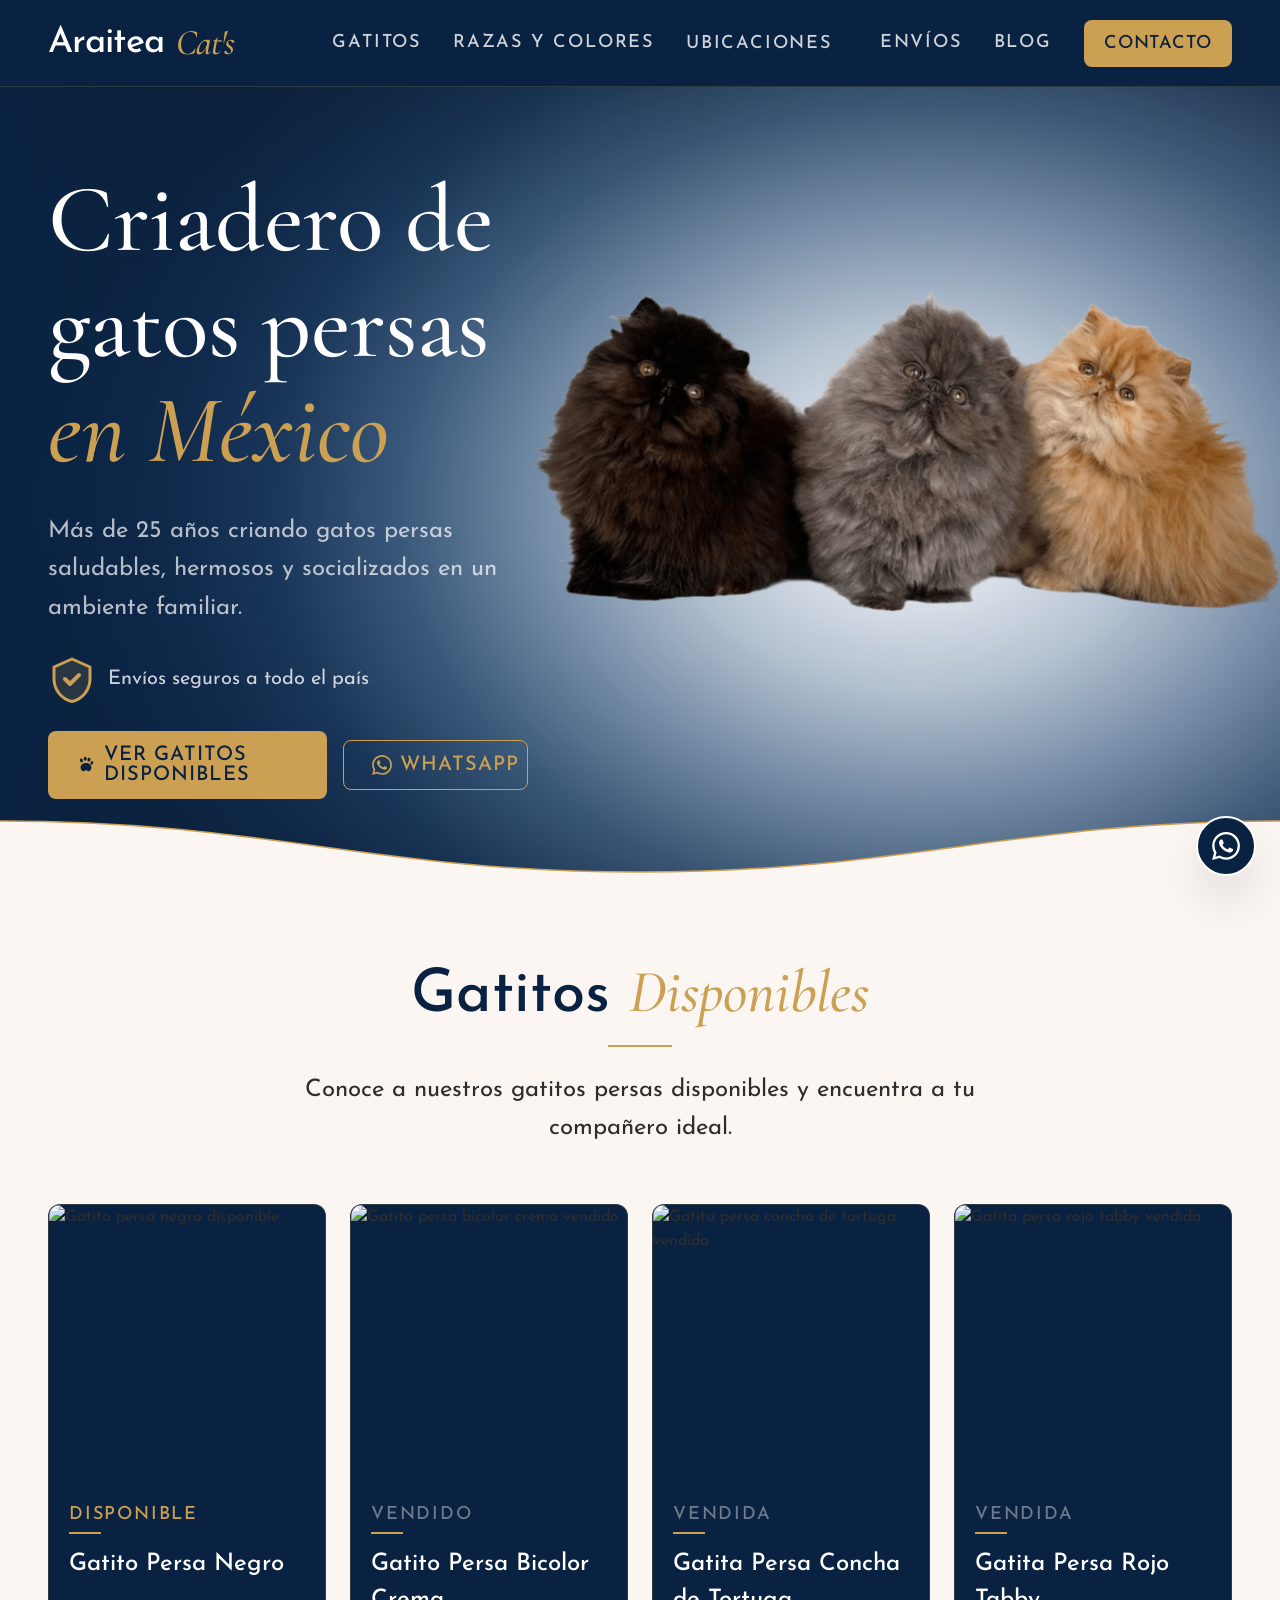
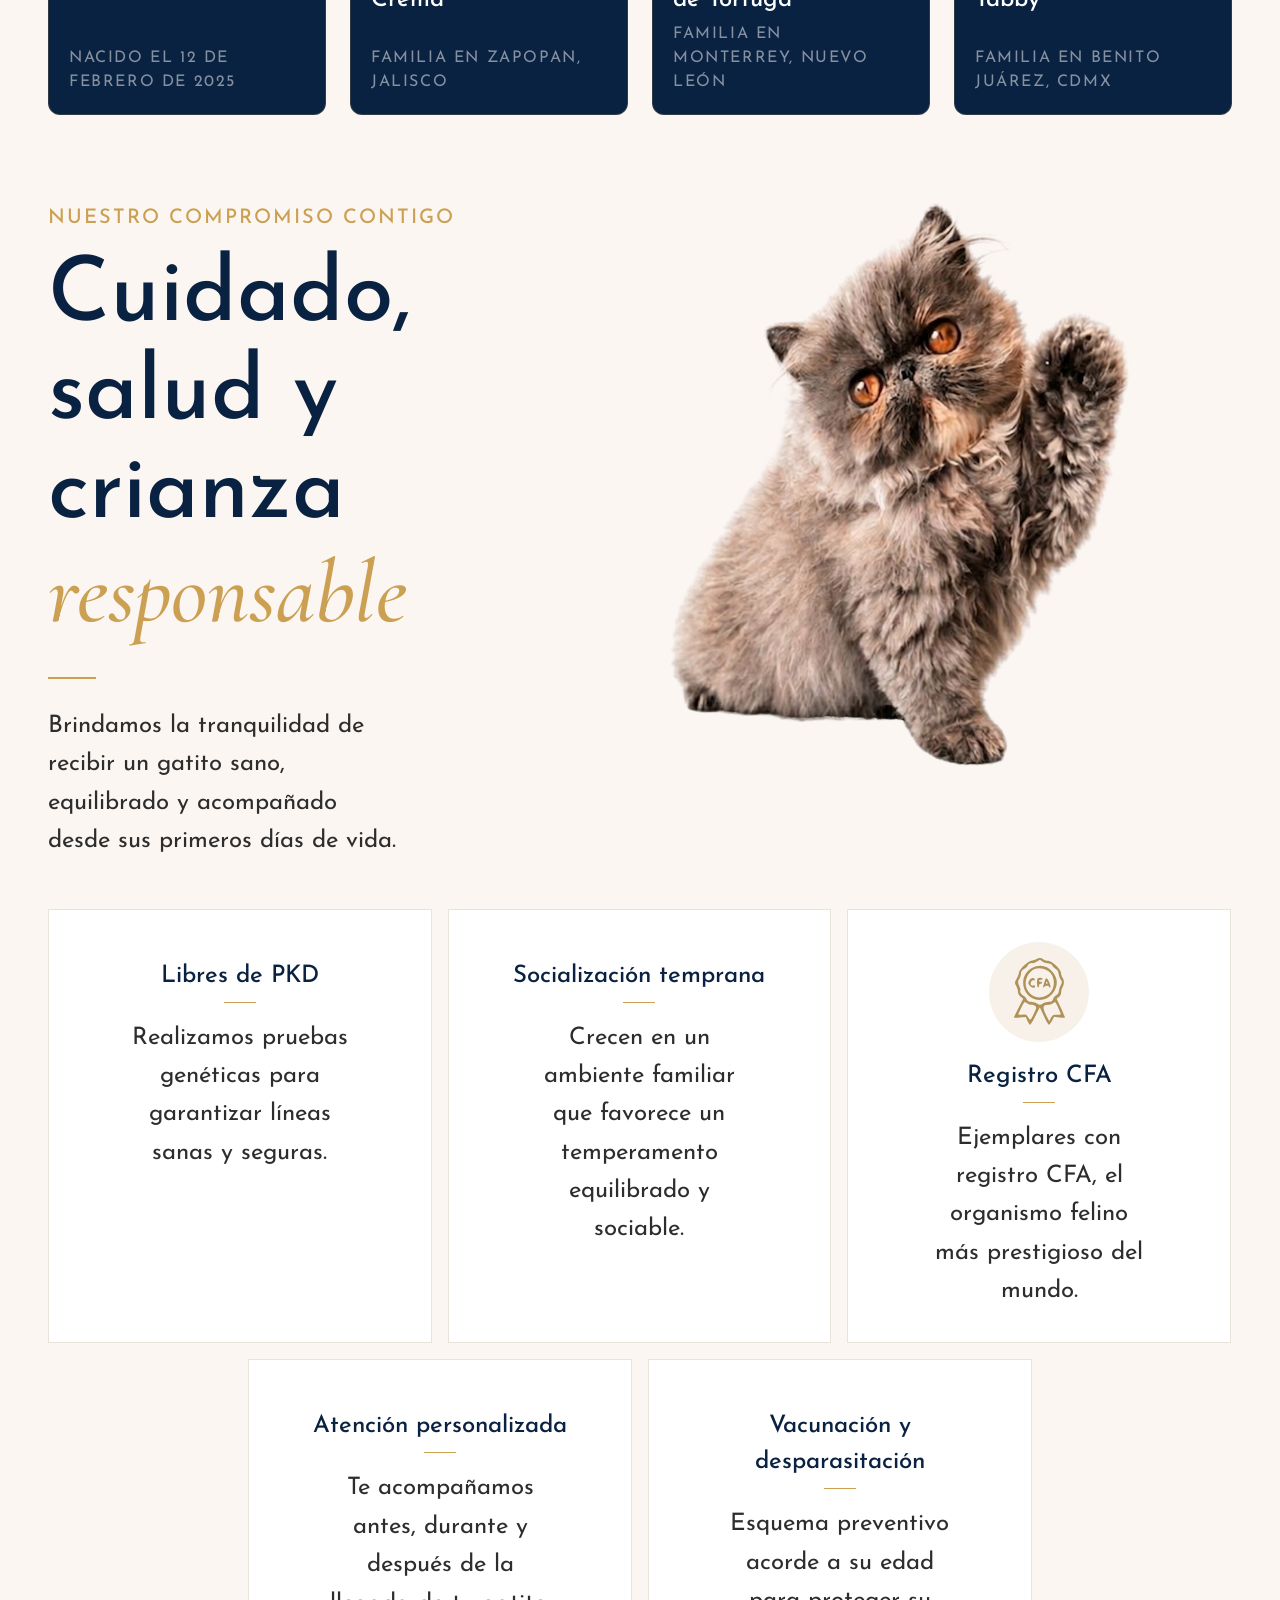
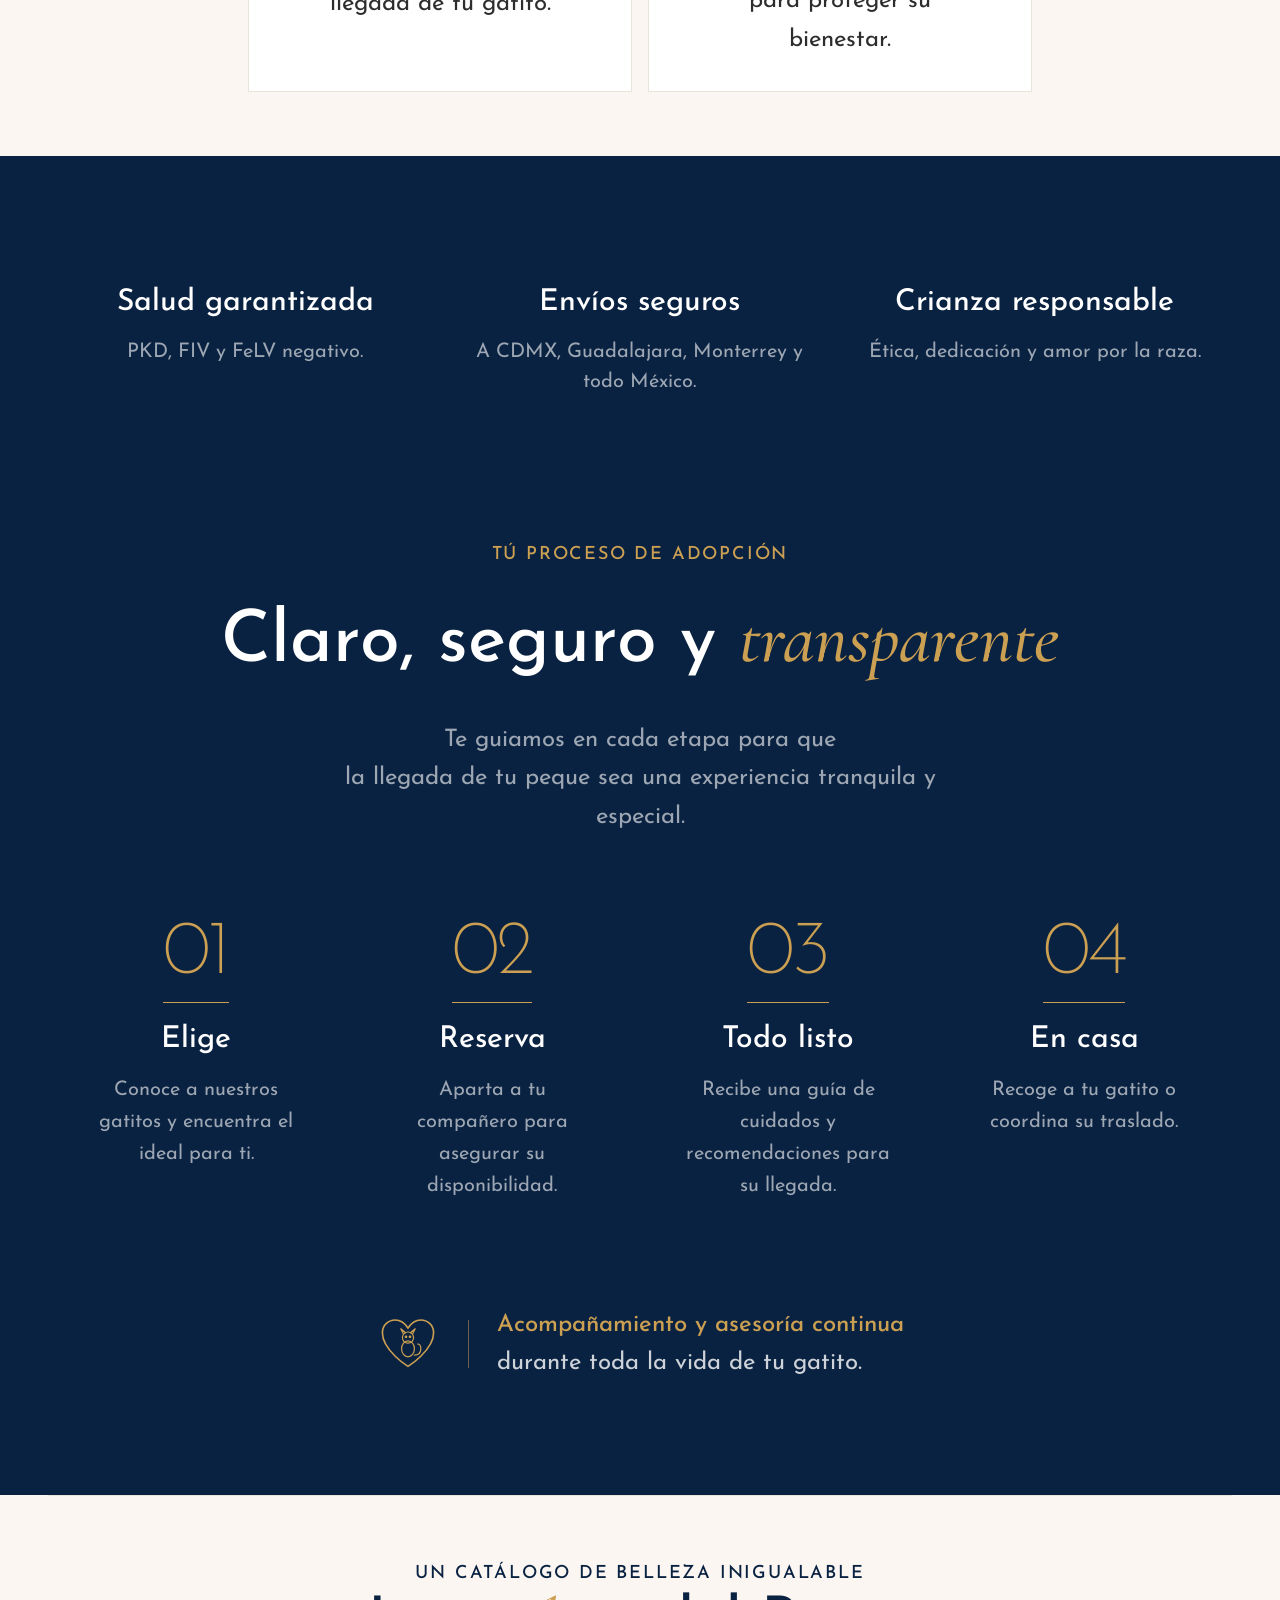
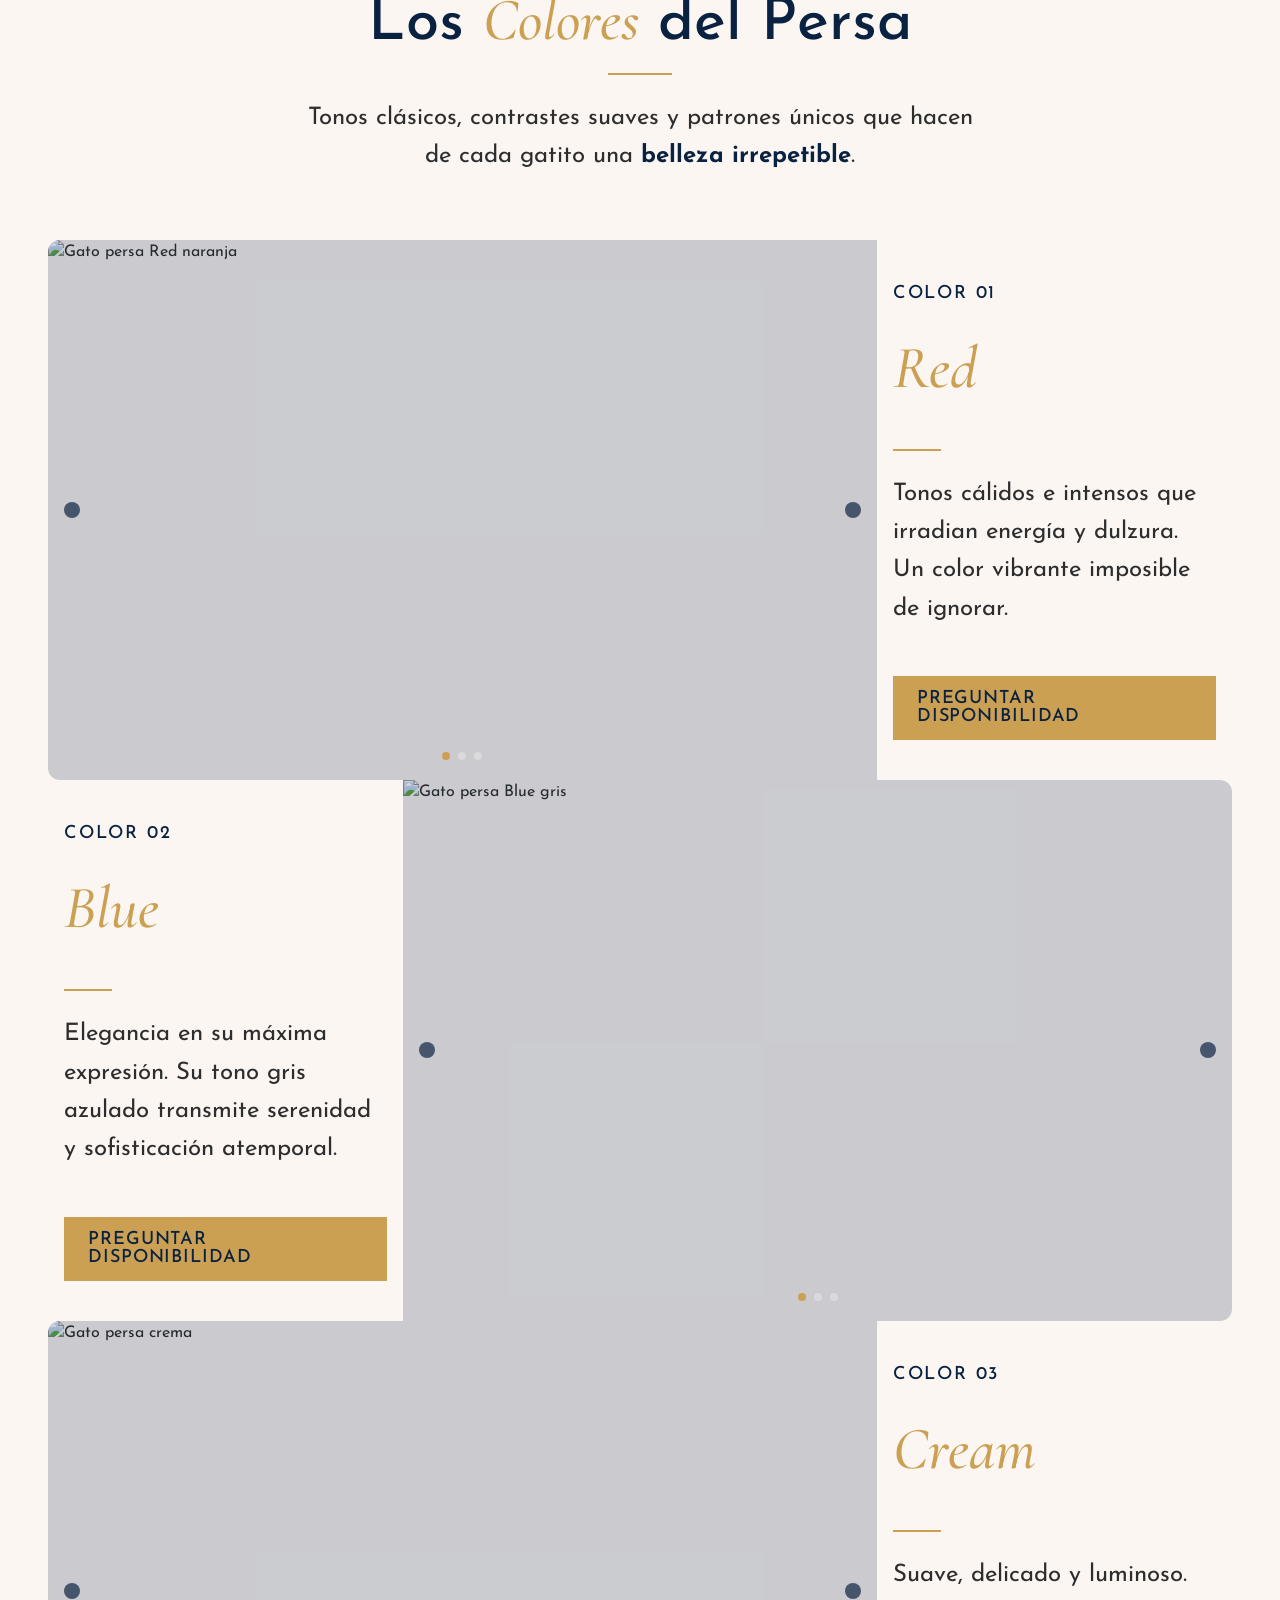
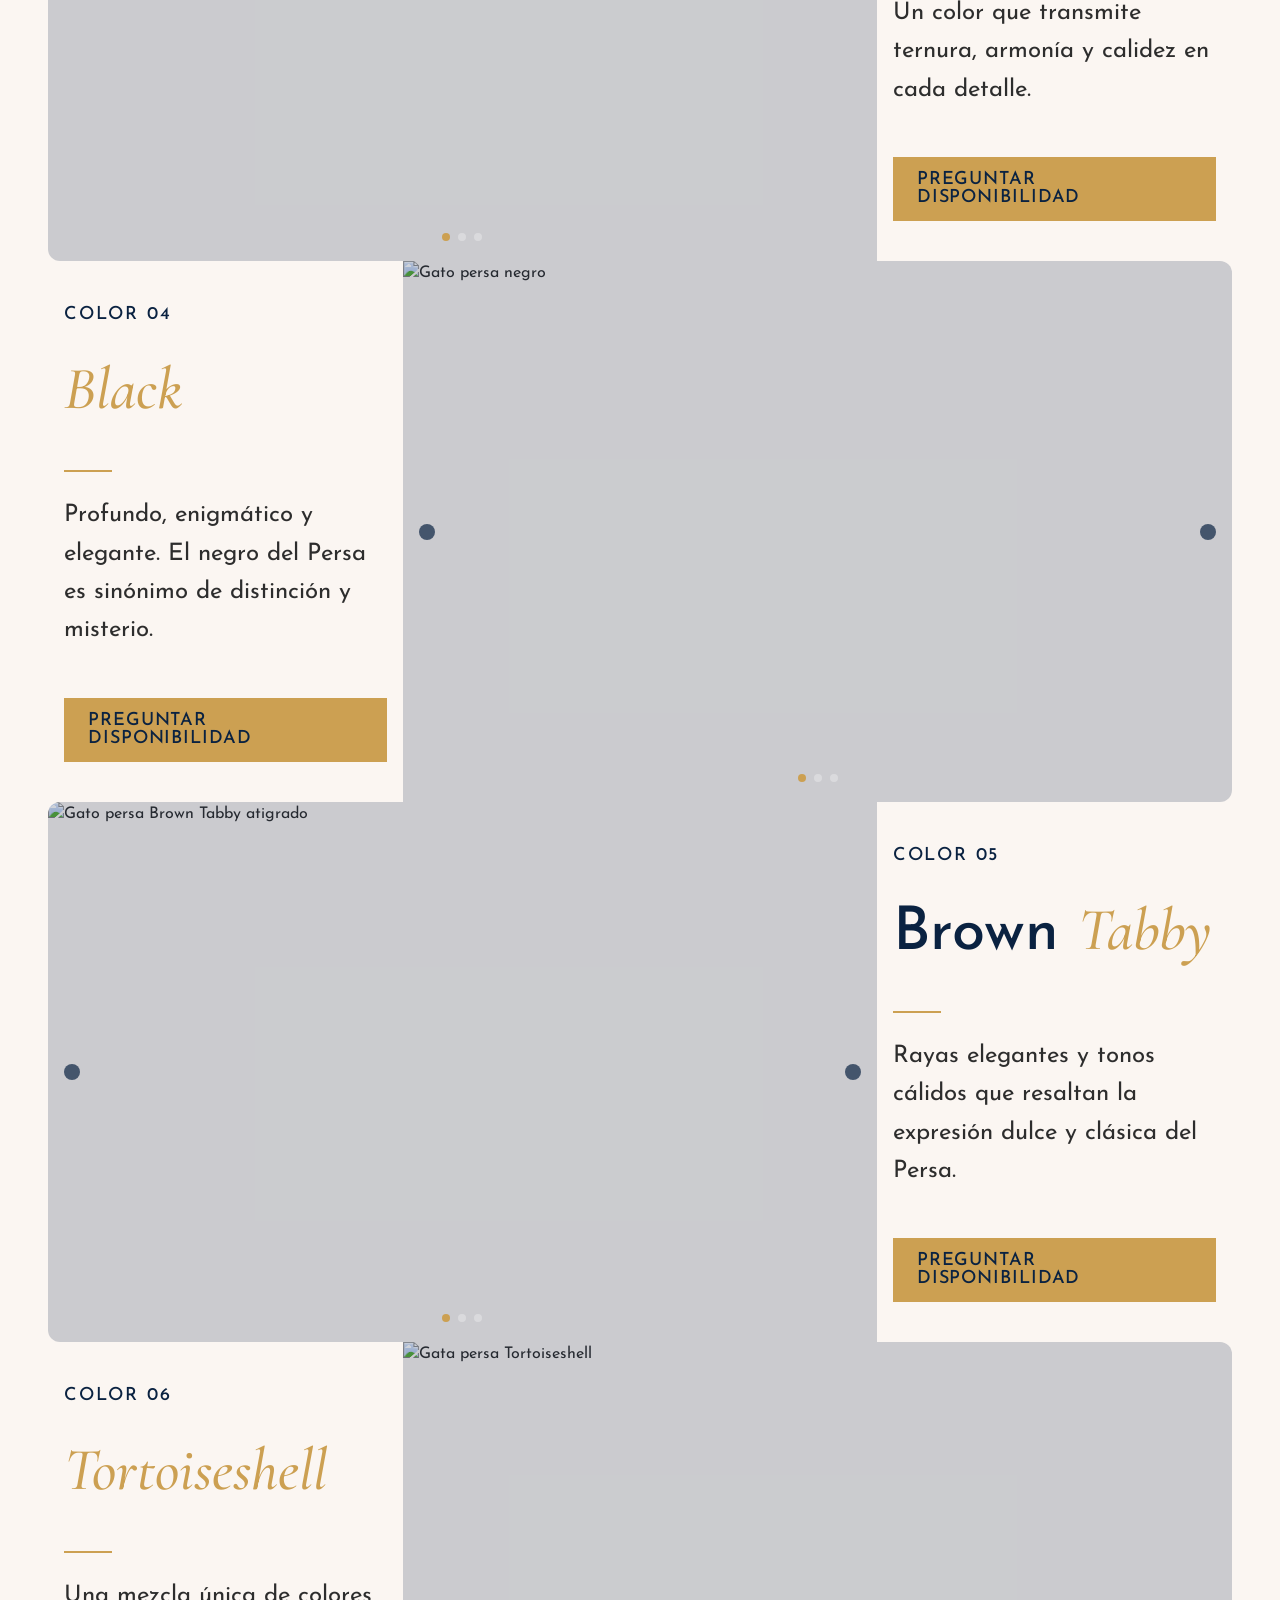
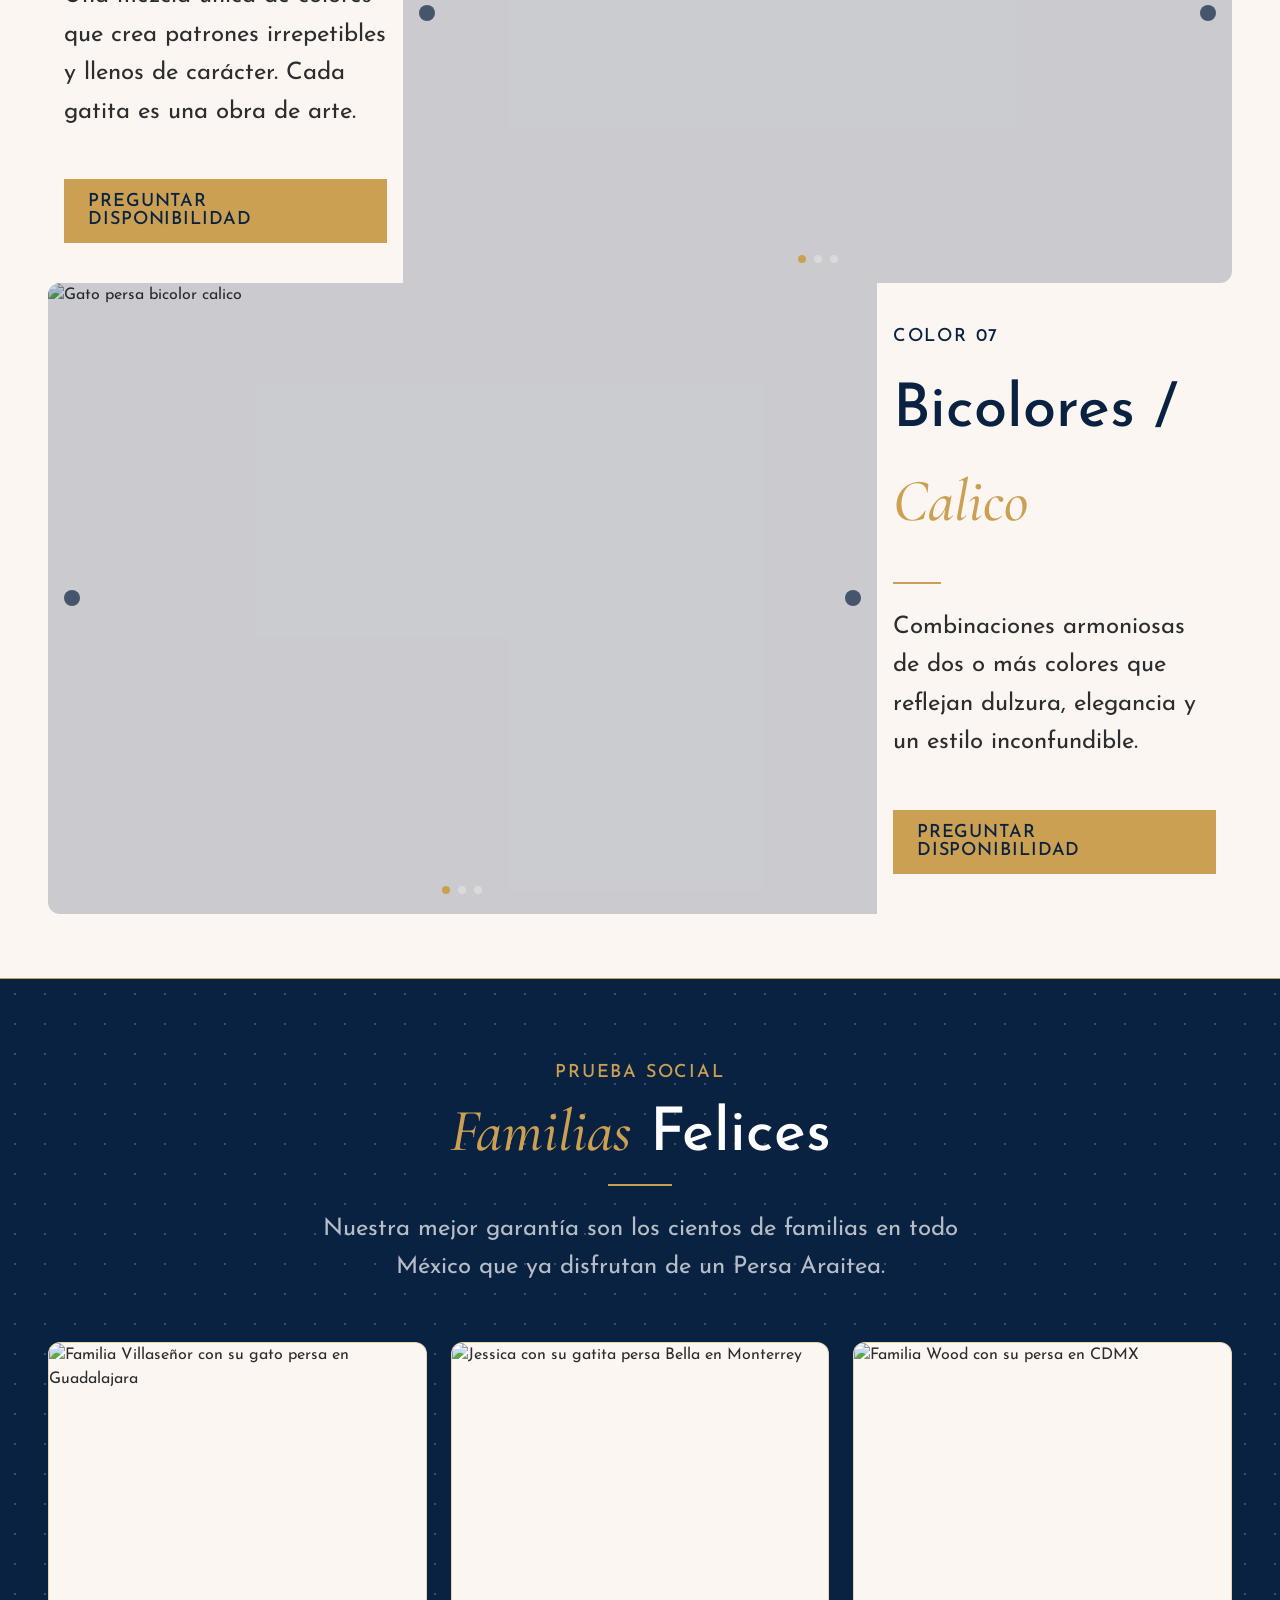
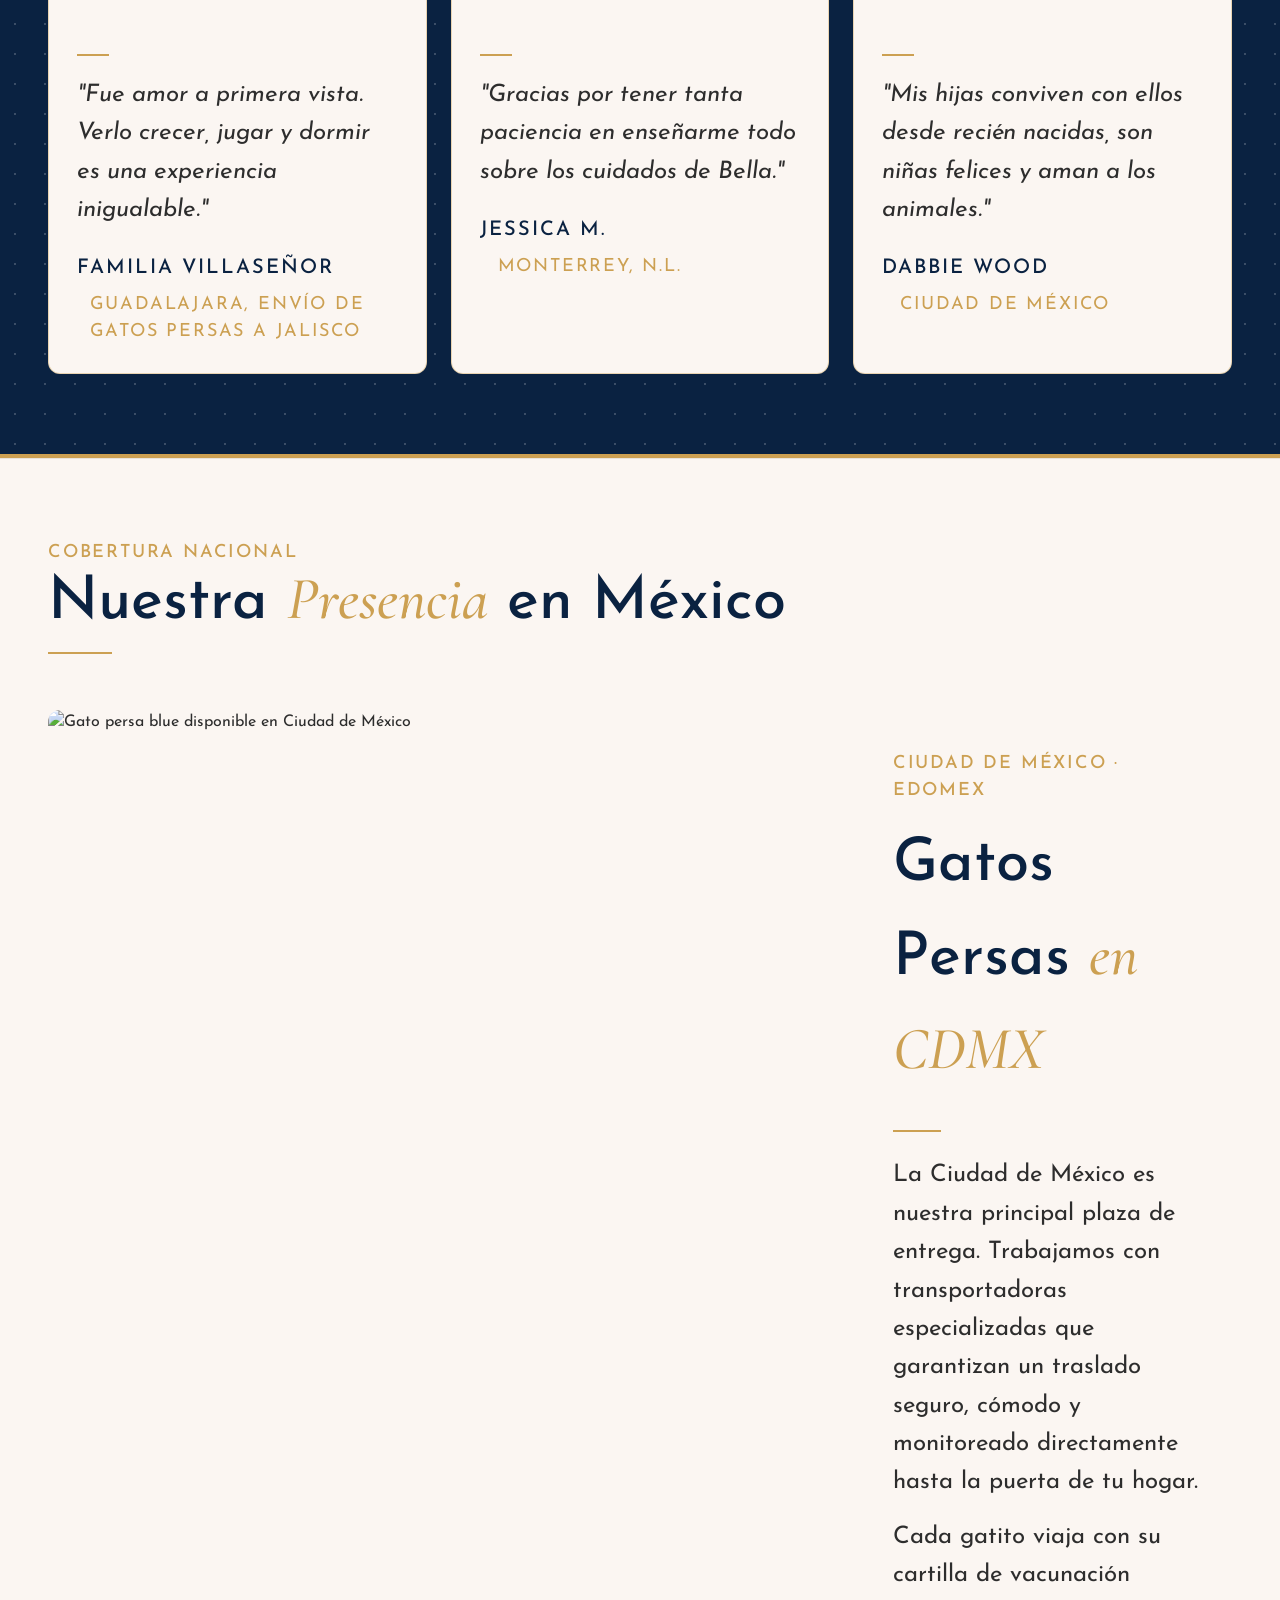
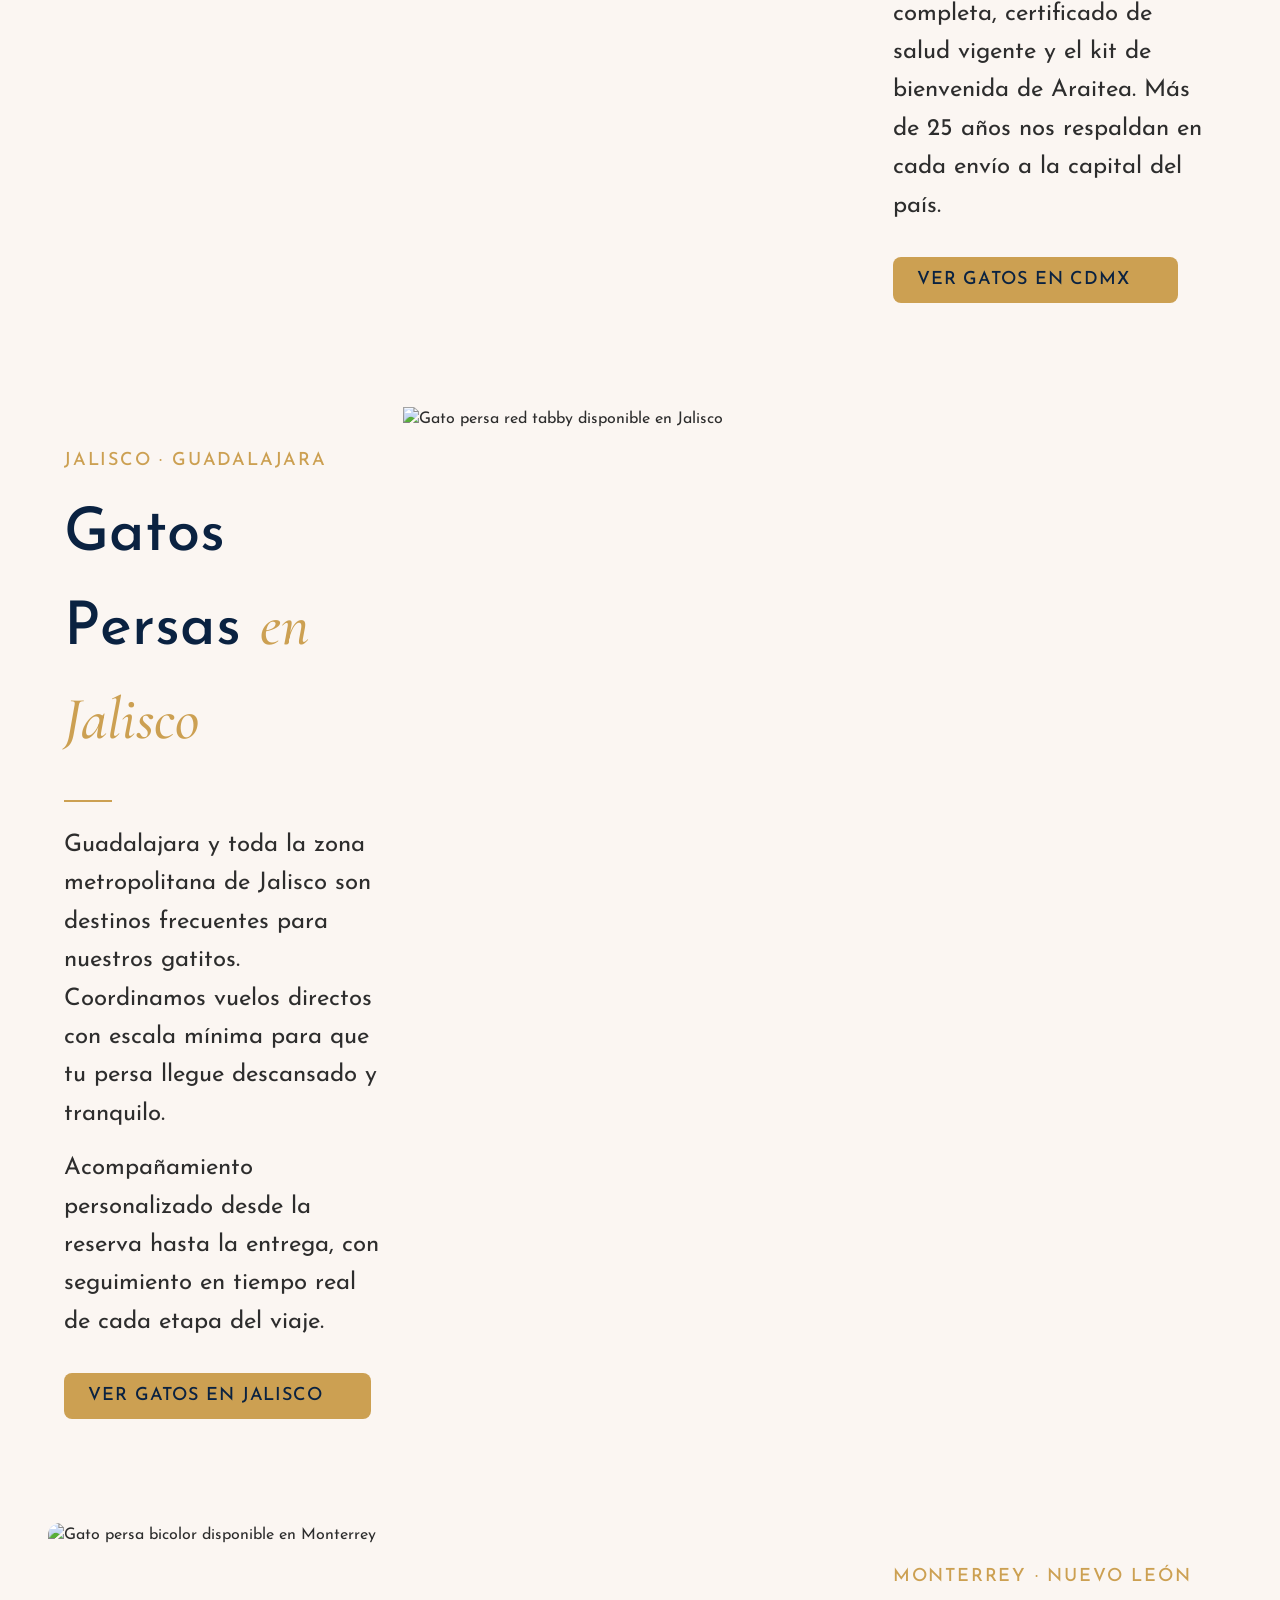
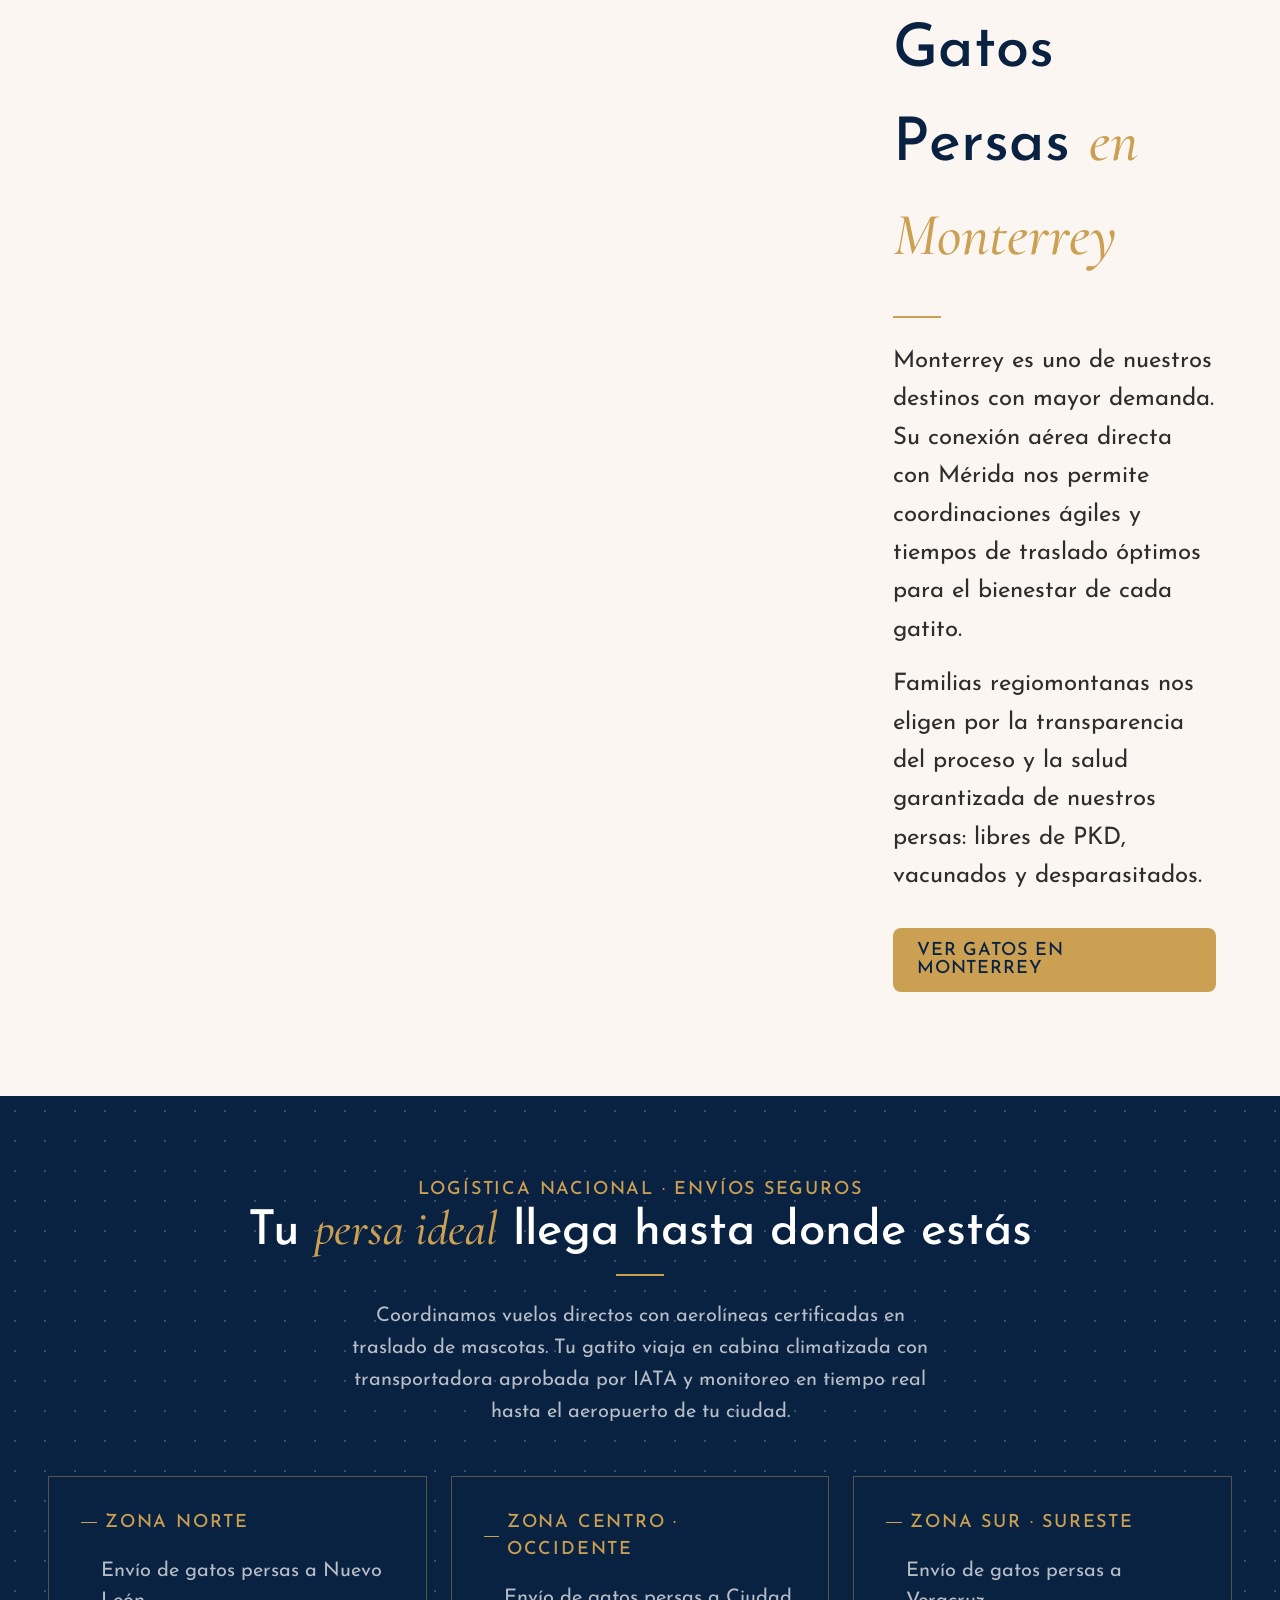
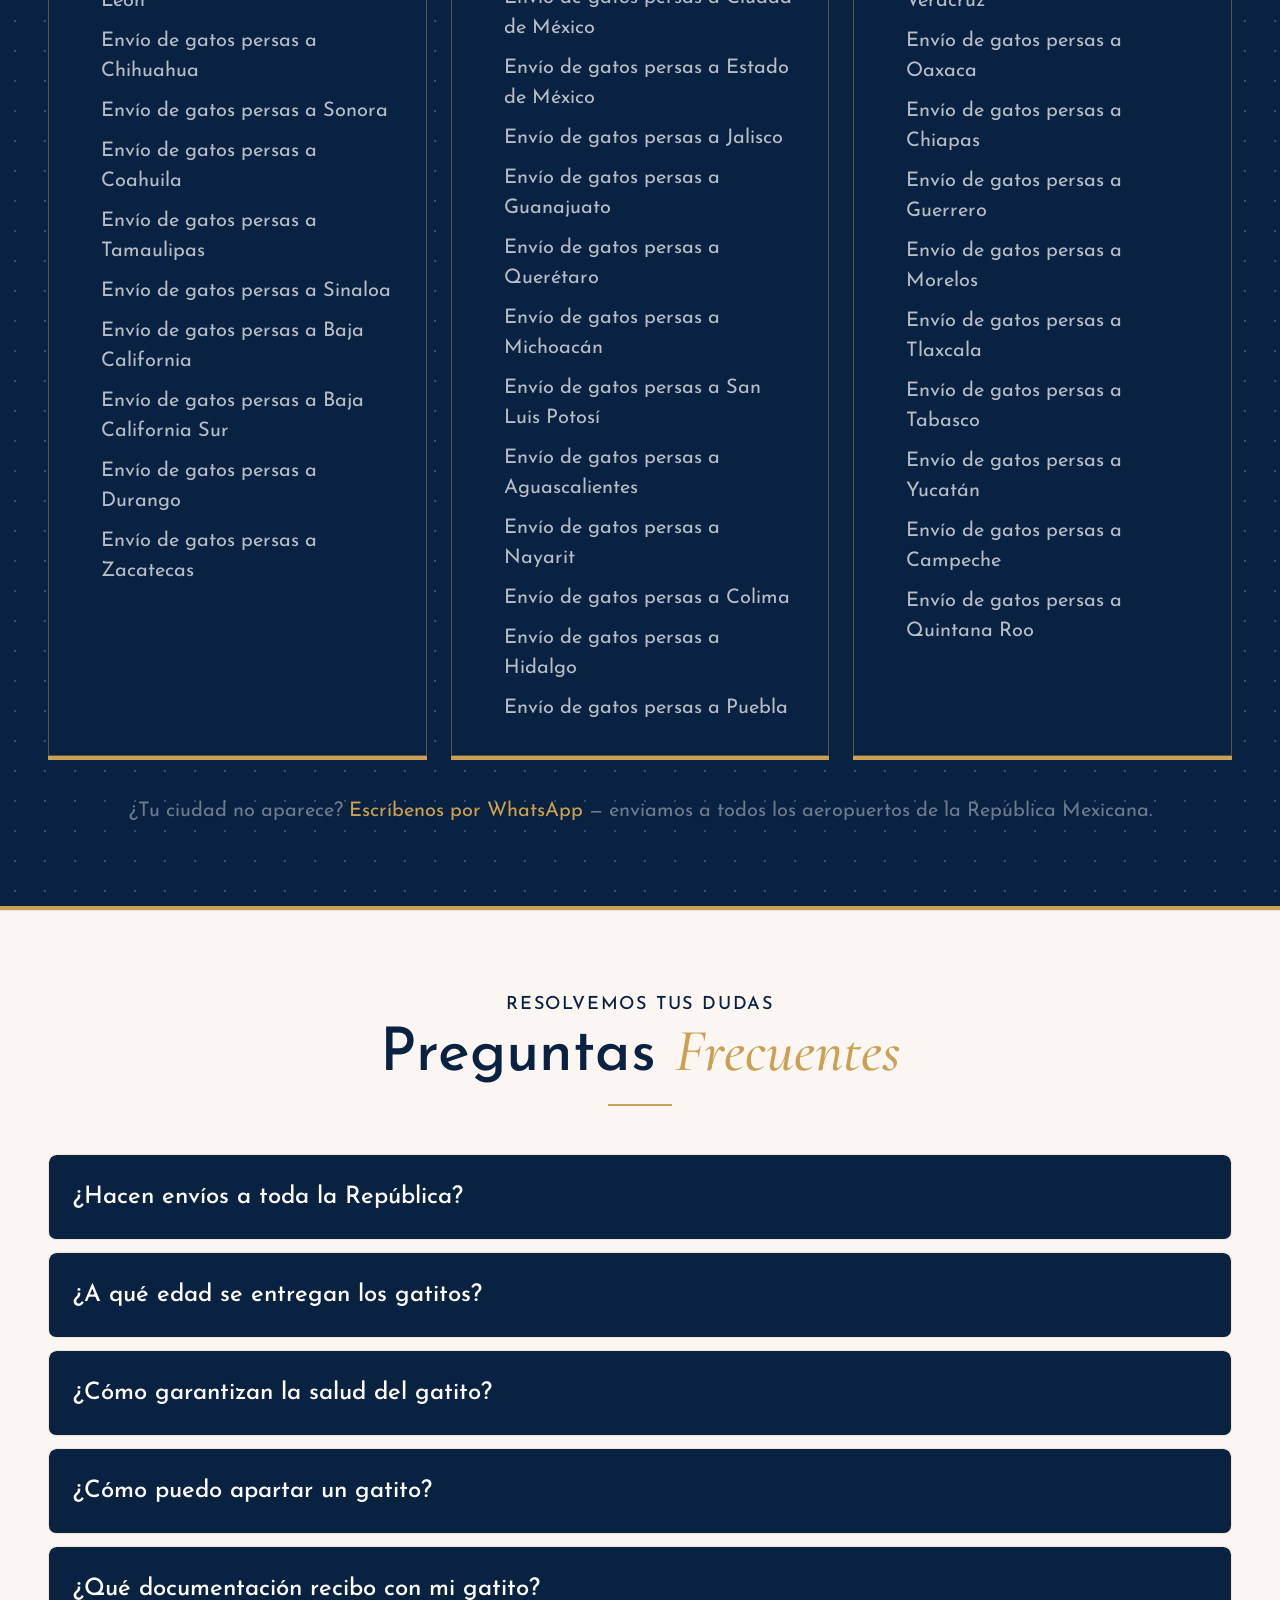
==== commit 42d67c05: "chore: refactor HTML structure and add new assets - Simplify and refactor HTML structure across all " ====
--- a/index.html
+++ b/index.html
@@ -38,255 +38,101 @@
 		<link rel="preconnect" href="https://fonts.googleapis.com" />
 		<link rel="preconnect" href="https://fonts.gstatic.com" crossorigin />
 		<link
-			href="https://fonts.googleapis.com/css2?family=Cormorant+Garamond:ital,wght@0,600;0,700;1,600&family=Josefin+Sans:wght@400;500;600;700&display=swap"
+			href="https://fonts.googleapis.com/css2?family=Cormorant+Garamond:ital,wght@0,500;0,600;0,700;1,500;1,600&family=Josefin+Sans:wght@200;400;500;600;700&display=swap"
 			rel="stylesheet"
 		/>
 
-		<!-- Tailwind CSS -->
-		<script src="https://cdn.tailwindcss.com"></script>
-		<script>
-			tailwind.config = {
-				theme: {
-					extend: {
-						colors: {
-							navy: "#0A2241",
-							"navy-dark": "#061629",
-							gold: "#CCA052",
-							"gold-light": "#E2C07E",
-							cream: "#fbf6f2",
-							mist: "#E8E3DB",
-							charcoal: "#2D2D2D",
-							whatsapp: "#25D366",
-						},
-						fontFamily: {
-							serif: ['"Cormorant Garamond"', "serif"],
-							sans: ['"Josefin Sans"', "sans-serif"],
-						},
-					},
-				},
-			};
-		</script>
+		<!-- Estilos -->
+		<link rel="stylesheet" href="/assets/css/styles.css" />
 
 		<!-- Lucide Icons -->
 		<script src="https://unpkg.com/lucide@latest"></script>
-
-		<style>
-			body {
-				background-color: #faf7f2;
-				color: #2d2d2d;
-			}
-
-			.color-slide {
-				position: absolute;
-				inset: 0;
-				transition: opacity 0.6s ease-in-out;
-			}
-
-			.faq-content {
-				transition:
-					max-height 0.3s ease-in-out,
-					opacity 0.3s ease-in-out;
-				max-height: 0;
-				opacity: 0;
-				overflow: hidden;
-			}
-
-			.cat-slide {
-				transition: opacity 0.5s ease-in-out;
-			}
-			.cat-slide img {
-				-webkit-user-drag: none;
-				pointer-events: none;
-			}
-
-			/* Gold underline on nav hover */
-			.nav-link {
-				position: relative;
-				padding-bottom: 2px;
-			}
-			.nav-link::after {
-				content: "";
-				position: absolute;
-				bottom: -2px;
-				left: 0;
-				width: 0;
-				height: 1px;
-				background: #cca052;
-				transition: width 0.2s ease;
-			}
-			.nav-link:hover::after {
-				width: 100%;
-			}
-
-			/* Hero section and image positioning on desktop */
-			@media (min-width: 1024px) {
-				.hero-container {
-					margin-right: 0 !important;
-				}
-				.hero-image {
-					right: 0 !important;
-					margin-right: 0 !important;
-					width: 60% !important;
-					top: 50% !important;
-					transform: translateY(-50%) !important;
-				}
-				.hero-image img {
-					max-height: 65vh !important;
-					height: auto !important;
-				}
-			}
-
-			/* Hero title and description max-width on mobile only */
-			@media (min-width: 1024px) {
-				.hero-text {
-					max-width: 100% !important;
-				}
-			}
-		</style>
 	</head>
-	<body class="font-sans bg-cream min-h-screen">
+	<body>
 		<!-- ═══════════════════════════════════════════════════
 		     NAVBAR
 		═══════════════════════════════════════════════════ -->
-		<nav class="bg-navy border-b border-gold/20 py-4 sticky top-0 z-50">
-			<div
-				class="max-w-[1568px] w-full mx-auto flex justify-between items-center px-[3rem]"
-			>
-				<!-- Logo -->
-				<a href="/" class="flex items-center gap-3">
-					<span class="font-sans text-4xl font-medium text-white tracking-tight"
-						>Araitea
-						<span class="text-gold font-serif italic">Cat's</span></span
-					>
+		<nav class="navbar">
+			<div class="container navbar__inner">
+				<a href="/" class="navbar__logo">
+					Araitea <span class="gold-italic">Cat's</span>
 				</a>
 
-				<!-- Menú Desktop -->
-				<div class="hidden md:flex items-center gap-8">
-					<a
-						href="#disponibles"
-						class="nav-link font-sans text-lg font-medium uppercase tracking-widest text-white/80 hover:text-gold transition-colors"
-						>Gatitos</a
-					>
-					<a
-						href="#colores"
-						class="nav-link font-sans text-lg font-medium uppercase tracking-widest text-white/80 hover:text-gold transition-colors"
-						>Razas y Colores</a
-					>
-
-					<!-- Dropdown Ubicaciones -->
-					<div class="relative group">
-						<button
-							class="nav-link font-sans text-lg font-medium uppercase tracking-widest text-white/80 hover:text-gold transition-colors flex items-center gap-1 py-2"
-						>
-							Ubicaciones <i data-lucide="chevron-down" class="w-3 h-3"></i>
+				<div class="navbar__menu">
+					<a href="#disponibles" class="nav-link">Gatitos</a>
+					<a href="#colores" class="nav-link">Razas y Colores</a>
+
+					<div class="nav-dropdown">
+						<button class="nav-link nav-link--has-icon">
+							Ubicaciones
+							<i
+								data-lucide="chevron-down"
+								class="btn__icon"
+								style="width: 0.75rem; height: 0.75rem"
+							></i>
 						</button>
-						<div
-							class="absolute left-0 top-full pt-2 w-52 opacity-0 invisible group-hover:opacity-100 group-hover:visible transition-all duration-300 z-50"
-						>
-							<div class="bg-navy border border-gold/30 overflow-hidden">
+						<div class="nav-dropdown__panel">
+							<div class="nav-dropdown__inner">
 								<a
 									href="/venta-de-gatos-persas-en-cdmx"
-									class="block px-5 py-3 font-sans text-lg uppercase tracking-widest text-white/70 hover:text-gold hover:bg-navy-dark transition-colors"
+									class="nav-dropdown__link"
 									>Ciudad de México</a
 								>
 								<a
 									href="/venta-de-gatos-persas-en-monterrey"
-									class="block px-5 py-3 font-sans text-lg uppercase tracking-widest text-white/70 hover:text-gold hover:bg-navy-dark transition-colors"
+									class="nav-dropdown__link"
 									>Monterrey</a
 								>
 								<a
 									href="/venta-de-gatos-persas-en-jalisco"
-									class="block px-5 py-3 font-sans text-lg uppercase tracking-widest text-white/70 hover:text-gold hover:bg-navy-dark transition-colors"
+									class="nav-dropdown__link"
 									>Guadalajara</a
 								>
-								<div class="border-t border-gold/20"></div>
+								<div class="nav-dropdown__divider"></div>
 								<a
 									href="#envios"
-									class="block px-5 py-3 font-sans text-lg uppercase tracking-widest text-white/50 hover:text-gold hover:bg-navy-dark transition-colors"
+									class="nav-dropdown__link nav-dropdown__link--dim"
 									>Ver otros estados</a
 								>
 							</div>
 						</div>
 					</div>
 
-					<a
-						href="#envios"
-						class="nav-link font-sans text-lg font-medium uppercase tracking-widest text-white/80 hover:text-gold transition-colors"
-						>Envíos</a
-					>
-					<a
-						href="#blog"
-						class="nav-link font-sans text-lg font-medium uppercase tracking-widest text-white/80 hover:text-gold transition-colors"
-						>Blog</a
-					>
-
-					<a
-						href="https://wa.me/529992274376"
-						class="inline-flex items-center gap-2 bg-gold hover:bg-gold-light text-navy font-sans text-lg font-medium uppercase tracking-wide px-5 py-2.5 rounded-lg transition-colors duration-200"
-					>
-						Contacto
-					</a>
+					<a href="#envios" class="nav-link">Envíos</a>
+					<a href="#blog" class="nav-link">Blog</a>
+
+					<a href="https://wa.me/529992274376" class="navbar__cta">Contacto</a>
 				</div>
 
-				<!-- Botón Menú Móvil -->
 				<button
 					id="mobile-menu-btn"
-					class="md:hidden text-white/80"
+					class="navbar__toggle"
 					aria-label="Abrir menú"
 				>
-					<i data-lucide="menu" class="w-7 h-7"></i>
+					<i data-lucide="menu" class="navbar__toggle-icon"></i>
 				</button>
 			</div>
 
-			<!-- Menú Móvil -->
-			<div
-				id="mobile-menu"
-				class="md:hidden hidden flex-col gap-4 mt-4 pt-4 border-t border-gold/20 text-center"
-			>
-				<a
-					href="#disponibles"
-					class="font-sans text-lg font-medium uppercase tracking-widest text-white/80 hover:text-gold"
-					>Gatitos</a
-				>
-				<a
-					href="#colores"
-					class="font-sans text-lg font-medium uppercase tracking-widest text-white/80 hover:text-gold"
-					>Razas y Colores</a
-				>
-				<div class="border-y border-gold/10 py-3 flex flex-col gap-3">
-					<span
-						class="font-sans text-lg font-medium uppercase tracking-widest text-gold"
-						>Ubicaciones</span
-					>
-					<a
-						href="/venta-de-gatos-persas-en-cdmx"
-						class="font-sans text-lg text-white/60 hover:text-gold"
+			<div id="mobile-menu" class="navbar__mobile">
+				<a href="#disponibles" class="navbar__mobile-link">Gatitos</a>
+				<a href="#colores" class="navbar__mobile-link">Razas y Colores</a>
+				<div class="navbar__mobile-group">
+					<span class="navbar__mobile-group-title">Ubicaciones</span>
+					<a href="/venta-de-gatos-persas-en-cdmx" class="navbar__mobile-sub"
 						>Ciudad de México</a
 					>
 					<a
 						href="/venta-de-gatos-persas-en-monterrey"
-						class="font-sans text-lg text-white/60 hover:text-gold"
+						class="navbar__mobile-sub"
 						>Monterrey</a
 					>
-					<a
-						href="/venta-de-gatos-persas-en-jalisco"
-						class="font-sans text-lg text-white/60 hover:text-gold"
+					<a href="/venta-de-gatos-persas-en-jalisco" class="navbar__mobile-sub"
 						>Guadalajara</a
 					>
 				</div>
-				<a
-					href="#envios"
-					class="font-sans text-lg font-medium uppercase tracking-widest text-white/80 hover:text-gold"
-					>Envíos</a
-				>
-				<a
-					href="#blog"
-					class="font-sans text-lg font-medium uppercase tracking-widest text-white/80 hover:text-gold"
-					>Blog</a
-				>
-				<a
-					href="https://wa.me/529992274376"
-					class="bg-gold text-navy font-sans text-lg font-medium uppercase tracking-wide py-3 px-6 mx-auto w-3/4 rounded-lg"
+				<a href="#envios" class="navbar__mobile-link">Envíos</a>
+				<a href="#blog" class="navbar__mobile-link">Blog</a>
+				<a href="https://wa.me/529992274376" class="navbar__mobile-cta"
 					>Contacto</a
 				>
 			</div>
@@ -296,59 +142,24 @@
 			<!-- ═══════════════════════════════════════════════════
 			     1. HERO
 			═══════════════════════════════════════════════════ -->
-			<div
-				class="relative w-full overflow-hidden"
-				style="
-					background: linear-gradient(
-						to right,
-						#0a2241 0%,
-						#0b1a28 55%,
-						#142233 100%
-					);
-				"
-			>
-				<div
-					class="max-w-[1568px] w-full mx-auto px-[3rem] flex flex-col lg:flex-row items-start lg:items-center"
-					style="
-						min-height: 88vh;
-						padding-top: 2rem;
-						padding-bottom: 2rem;
-						gap: 2rem;
-						margin-top: 20px;
-					"
-				>
-					<!-- Left: Content -->
-					<div
-						class="flex flex-col gap-7 w-full"
-						style="
-							position: relative;
-							z-index: 20;
-							isolation: isolate;
-							max-width: 480px;
-						"
-					>
-						<!-- Title -->
-						<div style="max-width: 70%" class="hero-text">
-							<h1
-								class="font-serif text-6xl md:text-7xl lg:text-8xl font-medium text-white leading-tight"
-							>
+			<div class="hero">
+				<div class="hero__spotlight"></div>
+				<div class="container hero__container">
+					<div class="hero__content">
+						<div class="hero__text">
+							<h1 class="hero__title">
 								Criadero de gatos persas
-								<span class="text-gold italic">en México</span>
+								<span class="hero__title-accent">en México</span>
 							</h1>
 						</div>
-						<!-- Description -->
-						<p
-							class="font-sans text-2xl text-white/70 leading-relaxed hero-text"
-							style="max-width: 70%"
-						>
+						<p class="hero__description hero__text">
 							Más de 25 años criando gatos persas saludables, hermosos y
 							socializados en un ambiente familiar.
 						</p>
-						<!-- Shield-check item -->
-						<div class="flex items-center gap-3">
+						<div class="hero__feature">
 							<svg
 								xmlns="http://www.w3.org/2000/svg"
-								class="w-12 h-12 flex-shrink-0"
+								class="hero__feature-icon"
 								viewBox="0 0 24 24"
 								fill="none"
 							>
@@ -369,19 +180,15 @@
 									fill="none"
 								/>
 							</svg>
-							<span class="font-sans text-xl text-white/80"
+							<span class="hero__feature-text"
 								>Envíos seguros a todo el país</span
 							>
 						</div>
-						<!-- Buttons -->
-						<div class="flex flex-wrap gap-4">
-							<a
-								href="#disponibles"
-								class="inline-flex items-center gap-2 bg-gold hover:bg-gold-light text-navy font-sans text-lg sm:text-xl font-medium uppercase tracking-wide px-4 sm:px-7 py-3 sm:py-3.5 rounded-lg transition-colors duration-200"
-							>
+						<div class="hero__actions">
+							<a href="#disponibles" class="btn btn--gold btn--lg">
 								<svg
 									xmlns="http://www.w3.org/2000/svg"
-									class="w-5 h-5 flex-shrink-0"
+									class="btn__icon"
 									viewBox="0 0 24 24"
 									fill="currentColor"
 								>
@@ -415,12 +222,11 @@
 							</a>
 							<a
 								href="https://wa.me/529992274376"
-								class="inline-flex items-center gap-2 text-gold font-sans text-lg sm:text-xl font-medium uppercase tracking-wide px-4 sm:px-7 py-3 sm:py-3.5 rounded-lg transition-colors duration-200"
-								style="background: transparent; border: 1px solid #cca052"
+								class="btn btn--outline-gold btn--lg"
 							>
 								<svg
 									xmlns="http://www.w3.org/2000/svg"
-									class="w-5 h-5 flex-shrink-0"
+									class="btn__icon"
 									viewBox="0 0 24 24"
 									fill="currentColor"
 								>
@@ -432,26 +238,18 @@
 							</a>
 						</div>
 					</div>
-					<!-- Right: Image -->
-					<div class="w-full lg:absolute hero-image" style="z-index: 10">
+					<div class="hero__image">
 						<img
 							src="/assets/hero-white.png"
 							alt="Gatitos persas Araitea Cat's"
-							class="w-full h-auto object-cover object-center"
-							style="max-height: none"
 						/>
 					</div>
 				</div>
-				<!-- Wave bottom -->
-				<div
-					class="absolute bottom-0 left-0 w-full"
-					style="height: 70px; line-height: 0; z-index: 40"
-				>
+				<div class="hero__wave">
 					<svg
 						viewBox="0 0 1440 70"
 						xmlns="http://www.w3.org/2000/svg"
 						preserveAspectRatio="none"
-						style="width: 100%; height: 70px; display: block"
 					>
 						<path
 							d="M0,12 C300,12 420,63 720,63 C1020,63 1140,12 1440,12 L1440,70 L0,70 Z"
@@ -468,342 +266,197 @@
 			</div>
 
 			<!-- ═══════════════════════════════════════════════════
-			     2. GATITOS DISPONIBLES (4 gatos)
+			     2. GATITOS DISPONIBLES
 			═══════════════════════════════════════════════════ -->
-			<section id="disponibles" class="py-20 bg-cream">
-				<div class="max-w-[1568px] w-full mx-auto px-[3rem]">
-					<div class="text-center mb-14">
-						<h2
-							class="font-sans text-5xl md:text-6xl font-medium text-navy mb-4"
-						>
-							Gatitos
-							<span class="text-gold font-serif italic">Disponibles</span>
+			<section id="disponibles" class="available">
+				<div class="container">
+					<div class="section-head">
+						<h2 class="section-title">
+							Gatitos <span class="gold-italic">Disponibles</span>
 						</h2>
-						<div class="h-0.5 w-16 bg-gold mx-auto mt-4 mb-6"></div>
-						<p
-							class="font-sans text-2xl text-charcoal max-w-2xl mx-auto leading-relaxed"
-						>
+						<div class="divider-gold divider-gold--center"></div>
+						<p class="section-lede">
 							Conoce a nuestros gatitos persas disponibles y encuentra a tu
 							compañero ideal.
 						</p>
 					</div>
 
-					<div class="grid grid-cols-1 sm:grid-cols-2 lg:grid-cols-4 gap-6">
+					<div class="cats-grid">
 						<!-- Gato 1: Negro — DISPONIBLE -->
-						<div
-							class="border border-gold/20 hover:border-gold transition-colors duration-300 overflow-hidden rounded-xl bg-navy flex flex-col"
-							data-cat-carousel
-						>
-							<div class="relative aspect-square cursor-grab select-none">
-								<div
-									class="cat-slide absolute inset-0"
-									style="opacity: 1; z-index: 1"
-								>
+						<article class="cat-card" data-cat-carousel>
+							<div class="cat-card__media">
+								<div class="cat-slide" style="opacity: 1; z-index: 1">
 									<img
 										src="https://gatospersas.com.mx/wp-content/themes/yootheme/cache/17/gatos_persas_en_venta-176267f6.jpeg"
 										alt="Gatito persa negro disponible"
 										loading="lazy"
-										class="w-full h-full object-cover"
-									/>
-								</div>
-								<div
-									class="cat-slide absolute inset-0"
-									style="opacity: 0; z-index: 0"
-								>
+									/>
+								</div>
+								<div class="cat-slide" style="opacity: 0; z-index: 0">
 									<img
 										src="https://gatospersas.com.mx/wp-content/themes/yootheme/cache/5f/criadero_gatos_persas_mexico-5f49ee74.jpeg"
 										alt="Gatito persa negro vista 2"
 										loading="lazy"
-										class="w-full h-full object-cover"
-									/>
-								</div>
-								<div
-									class="cat-slide absolute inset-0"
-									style="opacity: 0; z-index: 0"
-								>
+									/>
+								</div>
+								<div class="cat-slide" style="opacity: 0; z-index: 0">
 									<img
 										src="https://gatospersas.com.mx/wp-content/themes/yootheme/cache/e5/gatito_persa_smoke-e5b714c5.jpeg"
 										alt="Gatito persa negro vista 3"
 										loading="lazy"
-										class="w-full h-full object-cover"
-									/>
-								</div>
-								<div
-									class="absolute bottom-3 left-0 right-0 z-20 flex justify-center gap-1.5"
-								>
-									<button class="cat-dot p-2 flex items-center justify-center">
-										<span
-											class="w-1.5 h-1.5 rounded-full bg-navy transition-colors block"
-										></span>
+									/>
+								</div>
+								<div class="cat-card__dots">
+									<button class="cat-dot" data-active="true">
+										<span class="cat-dot__pip"></span>
 									</button>
-									<button class="cat-dot p-2 flex items-center justify-center">
-										<span
-											class="w-1.5 h-1.5 rounded-full bg-navy/30 transition-colors block"
-										></span>
+									<button class="cat-dot">
+										<span class="cat-dot__pip"></span>
 									</button>
-									<button class="cat-dot p-2 flex items-center justify-center">
-										<span
-											class="w-1.5 h-1.5 rounded-full bg-navy/30 transition-colors block"
-										></span>
+									<button class="cat-dot">
+										<span class="cat-dot__pip"></span>
 									</button>
 								</div>
 							</div>
-							<div class="p-5 flex flex-col flex-1">
-								<p
-									class="font-sans text-lg font-medium uppercase tracking-widest text-gold mb-1"
-								>
-									Disponible
-								</p>
-								<div class="h-0.5 w-8 bg-gold mb-3"></div>
-								<h3
-									class="font-sans text-2xl font-medium text-white mb-1 flex-1"
-								>
-									Gatito Persa Negro
-								</h3>
-								<p
-									class="font-sans text-base text-white/50 uppercase tracking-widest"
-								>
-									Nacido el 12 de febrero de 2025
-								</p>
-							</div>
-						</div>
+							<div class="cat-card__body">
+								<p class="cat-card__status">Disponible</p>
+								<div class="cat-card__rule"></div>
+								<h3 class="cat-card__title">Gatito Persa Negro</h3>
+								<p class="cat-card__meta">Nacido el 12 de febrero de 2025</p>
+							</div>
+						</article>
 
 						<!-- Gato 2: Bicolor Crema — VENDIDO -->
-						<div
-							class="border border-gold/20 hover:border-gold transition-colors duration-300 overflow-hidden rounded-xl bg-navy flex flex-col"
-							data-cat-carousel
-						>
-							<div class="relative aspect-square cursor-grab select-none">
-								<div
-									class="cat-slide absolute inset-0"
-									style="opacity: 1; z-index: 1"
-								>
+						<article class="cat-card" data-cat-carousel>
+							<div class="cat-card__media">
+								<div class="cat-slide" style="opacity: 1; z-index: 1">
 									<img
 										src="https://gatospersas.com.mx/wp-content/themes/yootheme/cache/f1/PHOTO-2023-08-22-19-07-33-f145be33.jpeg"
 										alt="Gatito persa bicolor crema vendido"
 										loading="lazy"
-										class="w-full h-full object-cover"
-									/>
-								</div>
-								<div
-									class="cat-slide absolute inset-0"
-									style="opacity: 0; z-index: 0"
-								>
+									/>
+								</div>
+								<div class="cat-slide" style="opacity: 0; z-index: 0">
 									<img
 										src="https://gatospersas.com.mx/wp-content/themes/yootheme/cache/30/PHOTO-2023-08-22-19-08-31-3012511b.jpeg"
 										alt="Gatito persa bicolor crema vista 2"
 										loading="lazy"
-										class="w-full h-full object-cover"
-									/>
-								</div>
-								<div
-									class="cat-slide absolute inset-0"
-									style="opacity: 0; z-index: 0"
-								>
+									/>
+								</div>
+								<div class="cat-slide" style="opacity: 0; z-index: 0">
 									<img
 										src="https://gatospersas.com.mx/wp-content/themes/yootheme/cache/b7/PHOTO-2023-08-22-19-08-32-2-b7d9028f.jpeg"
 										alt="Gatito persa bicolor crema vista 3"
 										loading="lazy"
-										class="w-full h-full object-cover"
-									/>
-								</div>
-								<div
-									class="absolute bottom-3 left-0 right-0 z-20 flex justify-center gap-1.5"
-								>
-									<button class="cat-dot p-2 flex items-center justify-center">
-										<span
-											class="w-1.5 h-1.5 rounded-full bg-navy transition-colors block"
-										></span>
+									/>
+								</div>
+								<div class="cat-card__dots">
+									<button class="cat-dot" data-active="true">
+										<span class="cat-dot__pip"></span>
 									</button>
-									<button class="cat-dot p-2 flex items-center justify-center">
-										<span
-											class="w-1.5 h-1.5 rounded-full bg-navy/30 transition-colors block"
-										></span>
+									<button class="cat-dot">
+										<span class="cat-dot__pip"></span>
 									</button>
-									<button class="cat-dot p-2 flex items-center justify-center">
-										<span
-											class="w-1.5 h-1.5 rounded-full bg-navy/30 transition-colors block"
-										></span>
+									<button class="cat-dot">
+										<span class="cat-dot__pip"></span>
 									</button>
 								</div>
 							</div>
-							<div class="p-5 flex flex-col flex-1">
-								<p
-									class="font-sans text-lg font-medium uppercase tracking-widest text-white/40 mb-1"
-								>
-									Vendido
-								</p>
-								<div class="h-0.5 w-8 bg-gold mb-3"></div>
-								<h3
-									class="font-sans text-2xl font-medium text-white mb-1 flex-1"
-								>
-									Gatito Persa Bicolor Crema
-								</h3>
-								<p
-									class="font-sans text-base text-white/50 uppercase tracking-widest"
-								>
-									Familia en Zapopan, Jalisco
-								</p>
-							</div>
-						</div>
+							<div class="cat-card__body">
+								<p class="cat-card__status cat-card__status--sold">Vendido</p>
+								<div class="cat-card__rule"></div>
+								<h3 class="cat-card__title">Gatito Persa Bicolor Crema</h3>
+								<p class="cat-card__meta">Familia en Zapopan, Jalisco</p>
+							</div>
+						</article>
 
 						<!-- Gato 3: Concha de Tortuga — VENDIDA -->
-						<div
-							class="border border-gold/20 hover:border-gold transition-colors duration-300 overflow-hidden rounded-xl bg-navy flex flex-col"
-							data-cat-carousel
-						>
-							<div class="relative aspect-square cursor-grab select-none">
-								<div
-									class="cat-slide absolute inset-0"
-									style="opacity: 1; z-index: 1"
-								>
+						<article class="cat-card" data-cat-carousel>
+							<div class="cat-card__media">
+								<div class="cat-slide" style="opacity: 1; z-index: 1">
 									<img
 										src="https://gatospersas.com.mx/wp-content/themes/yootheme/cache/b6/image0-b6303b14.jpeg"
 										alt="Gatita persa concha de tortuga vendida"
 										loading="lazy"
-										class="w-full h-full object-cover"
-									/>
-								</div>
-								<div
-									class="cat-slide absolute inset-0"
-									style="opacity: 0; z-index: 0"
-								>
+									/>
+								</div>
+								<div class="cat-slide" style="opacity: 0; z-index: 0">
 									<img
 										src="https://gatospersas.com.mx/wp-content/themes/yootheme/cache/0e/image1-0ea91c4a.jpeg"
 										alt="Gatita persa concha de tortuga vista 2"
 										loading="lazy"
-										class="w-full h-full object-cover"
-									/>
-								</div>
-								<div
-									class="cat-slide absolute inset-0"
-									style="opacity: 0; z-index: 0"
-								>
+									/>
+								</div>
+								<div class="cat-slide" style="opacity: 0; z-index: 0">
 									<img
 										src="https://gatospersas.com.mx/wp-content/themes/yootheme/cache/e5/image2-e5bdabb6.jpeg"
 										alt="Gatita persa concha de tortuga vista 3"
 										loading="lazy"
-										class="w-full h-full object-cover"
-									/>
-								</div>
-								<div
-									class="absolute bottom-3 left-0 right-0 z-20 flex justify-center gap-1.5"
-								>
-									<button class="cat-dot p-2 flex items-center justify-center">
-										<span
-											class="w-1.5 h-1.5 rounded-full bg-navy transition-colors block"
-										></span>
+									/>
+								</div>
+								<div class="cat-card__dots">
+									<button class="cat-dot" data-active="true">
+										<span class="cat-dot__pip"></span>
 									</button>
-									<button class="cat-dot p-2 flex items-center justify-center">
-										<span
-											class="w-1.5 h-1.5 rounded-full bg-navy/30 transition-colors block"
-										></span>
+									<button class="cat-dot">
+										<span class="cat-dot__pip"></span>
 									</button>
-									<button class="cat-dot p-2 flex items-center justify-center">
-										<span
-											class="w-1.5 h-1.5 rounded-full bg-navy/30 transition-colors block"
-										></span>
+									<button class="cat-dot">
+										<span class="cat-dot__pip"></span>
 									</button>
 								</div>
 							</div>
-							<div class="p-5 flex flex-col flex-1">
-								<p
-									class="font-sans text-lg font-medium uppercase tracking-widest text-white/40 mb-1"
-								>
-									Vendida
-								</p>
-								<div class="h-0.5 w-8 bg-gold mb-3"></div>
-								<h3
-									class="font-sans text-2xl font-medium text-white mb-1 flex-1"
-								>
-									Gatita Persa Concha de Tortuga
-								</h3>
-								<p
-									class="font-sans text-base text-white/50 uppercase tracking-widest"
-								>
-									Familia en Monterrey, Nuevo León
-								</p>
-							</div>
-						</div>
+							<div class="cat-card__body">
+								<p class="cat-card__status cat-card__status--sold">Vendida</p>
+								<div class="cat-card__rule"></div>
+								<h3 class="cat-card__title">Gatita Persa Concha de Tortuga</h3>
+								<p class="cat-card__meta">Familia en Monterrey, Nuevo León</p>
+							</div>
+						</article>
 
 						<!-- Gato 4: Rojo Tabby — VENDIDA -->
-						<div
-							class="border border-gold/20 hover:border-gold transition-colors duration-300 overflow-hidden rounded-xl bg-navy flex flex-col"
-							data-cat-carousel
-						>
-							<div class="relative aspect-square cursor-grab select-none">
-								<div
-									class="cat-slide absolute inset-0"
-									style="opacity: 1; z-index: 1"
-								>
+						<article class="cat-card" data-cat-carousel>
+							<div class="cat-card__media">
+								<div class="cat-slide" style="opacity: 1; z-index: 1">
 									<img
 										src="https://gatospersas.com.mx/wp-content/themes/yootheme/cache/12/portada-roja-121ec42e.jpeg"
 										alt="Gatita persa rojo tabby vendida"
 										loading="lazy"
-										class="w-full h-full object-cover"
-									/>
-								</div>
-								<div
-									class="cat-slide absolute inset-0"
-									style="opacity: 0; z-index: 0"
-								>
+									/>
+								</div>
+								<div class="cat-slide" style="opacity: 0; z-index: 0">
 									<img
 										src="https://gatospersas.com.mx/wp-content/themes/yootheme/cache/5d/1-roja-5d1bef3d.jpeg"
 										alt="Gatita persa rojo tabby vista 2"
 										loading="lazy"
-										class="w-full h-full object-cover"
-									/>
-								</div>
-								<div
-									class="cat-slide absolute inset-0"
-									style="opacity: 0; z-index: 0"
-								>
+									/>
+								</div>
+								<div class="cat-slide" style="opacity: 0; z-index: 0">
 									<img
 										src="https://gatospersas.com.mx/wp-content/themes/yootheme/cache/11/2-roja-116450c4.jpeg"
 										alt="Gatita persa rojo tabby vista 3"
 										loading="lazy"
-										class="w-full h-full object-cover"
-									/>
-								</div>
-								<div
-									class="absolute bottom-3 left-0 right-0 z-20 flex justify-center gap-1.5"
-								>
-									<button class="cat-dot p-2 flex items-center justify-center">
-										<span
-											class="w-1.5 h-1.5 rounded-full bg-navy transition-colors block"
-										></span>
+									/>
+								</div>
+								<div class="cat-card__dots">
+									<button class="cat-dot" data-active="true">
+										<span class="cat-dot__pip"></span>
 									</button>
-									<button class="cat-dot p-2 flex items-center justify-center">
-										<span
-											class="w-1.5 h-1.5 rounded-full bg-navy/30 transition-colors block"
-										></span>
+									<button class="cat-dot">
+										<span class="cat-dot__pip"></span>
 									</button>
-									<button class="cat-dot p-2 flex items-center justify-center">
-										<span
-											class="w-1.5 h-1.5 rounded-full bg-navy/30 transition-colors block"
-										></span>
+									<button class="cat-dot">
+										<span class="cat-dot__pip"></span>
 									</button>
 								</div>
 							</div>
-							<div class="p-5 flex flex-col flex-1">
-								<p
-									class="font-sans text-lg font-medium uppercase tracking-widest text-white/40 mb-1"
-								>
-									Vendida
-								</p>
-								<div class="h-0.5 w-8 bg-gold mb-3"></div>
-								<h3
-									class="font-sans text-2xl font-medium text-white mb-1 flex-1"
-								>
-									Gatita Persa Rojo Tabby
-								</h3>
-								<p
-									class="font-sans text-base text-white/50 uppercase tracking-widest"
-								>
-									Familia en Benito Juárez, CDMX
-								</p>
-							</div>
-						</div>
+							<div class="cat-card__body">
+								<p class="cat-card__status cat-card__status--sold">Vendida</p>
+								<div class="cat-card__rule"></div>
+								<h3 class="cat-card__title">Gatita Persa Rojo Tabby</h3>
+								<p class="cat-card__meta">Familia en Benito Juárez, CDMX</p>
+							</div>
+						</article>
 					</div>
 				</div>
 			</section>
@@ -811,146 +464,87 @@
 			<!-- ═══════════════════════════════════════════════════
 			     3. NUESTRO COMPROMISO
 			═══════════════════════════════════════════════════ -->
-			<section class="bg-cream">
-				<div
-					class="max-w-[1568px] w-full mx-auto px-[3rem] pb-16 flex flex-col gap-12"
-				>
-					<!-- Bloque superior: texto + gato side by side -->
-					<div
-						class="flex flex-col lg:flex-row w-full lg:gap-12 gap-6 items-center lg:items-stretch"
-					>
-						<!-- Texto -->
-						<div
-							class="w-full lg:w-1/2 pt-2 text-center lg:text-left flex flex-col justify-center"
-						>
-							<p
-								class="font-sans text-xl md:text-2xl font-medium uppercase tracking-widest text-gold mb-4"
-							>
-								Nuestro Compromiso Contigo
-							</p>
-							<h2
-								class="font-sans text-6xl md:text-7xl lg:text-8xl font-medium text-navy leading-tight mb-2"
-							>
+			<section class="commitment">
+				<div class="container commitment__container">
+					<div class="commitment__intro">
+						<div class="commitment__text">
+							<p class="commitment__eyebrow">Nuestro Compromiso Contigo</p>
+							<h2 class="commitment__title">
 								Cuidado, salud y<br />
-								crianza
-								<span class="font-serif italic text-gold">responsable</span>
+								crianza <span class="gold-italic">responsable</span>
 							</h2>
-							<div
-								class="h-0.5 w-12 md:w-14 bg-gold mt-5 mb-7 mx-auto lg:mx-0"
-							></div>
-							<p
-								class="font-sans text-2xl md:text-2xl text-charcoal leading-relaxed max-w-sm mx-auto lg:mx-0"
-							>
+							<div class="commitment__divider"></div>
+							<p class="commitment__description">
 								Brindamos la tranquilidad de recibir un gatito sano, equilibrado
 								y acompañado desde sus primeros días de vida.
 							</p>
 						</div>
-						<!-- Cat photo -->
 						<img
+							class="commitment__image"
 							src="/assets/nuestro-compromiso-white.png"
 							alt="Gatito persa Araitea Cat's"
-							class="object-contain object-top w-64 md:w-80 lg:w-1/2 shrink-0"
-							style="max-height: none; height: 100%"
 						/>
 					</div>
 
-					<!-- Bloque derecho: cards -->
-					<div class="w-full flex flex-col gap-4">
-						<!-- Fila 1: primeras 3 cards -->
-						<div class="flex flex-wrap gap-4">
-							<!-- Card 1 -->
-							<div
-								class="w-[calc(50%-8px)] lg:w-[calc(33.333%-11px)] bg-white border border-mist hover:border-gold transition-colors duration-300 p-8 flex flex-col items-center text-center"
-							>
-								<div class="mb-4 text-gold">
-									<i data-lucide="shield-check" class="w-10 h-10"></i>
-								</div>
-								<h3 class="font-sans text-2xl font-medium text-navy mb-2">
-									Libres de PKD
-								</h3>
-								<div class="h-px w-8 bg-gold mb-4"></div>
-								<p
-									class="font-sans text-2xl text-charcoal leading-relaxed max-w-[70%]"
-								>
+					<div class="commitment__cards">
+						<div class="commitment__row">
+							<div class="feature-card">
+								<div class="feature-card__icon">
+									<i data-lucide="shield-check"></i>
+								</div>
+								<h3 class="feature-card__title">Libres de PKD</h3>
+								<div class="feature-card__rule"></div>
+								<p class="feature-card__body">
 									Realizamos pruebas genéticas para garantizar líneas sanas y
 									seguras.
 								</p>
 							</div>
 
-							<!-- Card 2 -->
-							<div
-								class="w-[calc(50%-8px)] lg:w-[calc(33.333%-11px)] bg-white border border-mist hover:border-gold transition-colors duration-300 p-8 flex flex-col items-center text-center"
-							>
-								<div class="mb-4 text-gold">
-									<i data-lucide="home" class="w-10 h-10"></i>
-								</div>
-								<h3 class="font-sans text-2xl font-medium text-navy mb-2">
-									Socialización temprana
-								</h3>
-								<div class="h-px w-8 bg-gold mb-4"></div>
-								<p
-									class="font-sans text-2xl text-charcoal leading-relaxed max-w-[70%]"
-								>
+							<div class="feature-card">
+								<div class="feature-card__icon"><i data-lucide="home"></i></div>
+								<h3 class="feature-card__title">Socialización temprana</h3>
+								<div class="feature-card__rule"></div>
+								<p class="feature-card__body">
 									Crecen en un ambiente familiar que favorece un temperamento
 									equilibrado y sociable.
 								</p>
 							</div>
 
-							<!-- Card 3 -->
-							<div
-								class="w-[calc(50%-8px)] lg:w-[calc(33.333%-11px)] bg-white border border-mist hover:border-gold transition-colors duration-300 p-8 flex flex-col items-center text-center"
-							>
-								<div class="mb-4 text-gold">
-									<i data-lucide="award" class="w-10 h-10"></i>
-								</div>
-								<h3 class="font-sans text-2xl font-medium text-navy mb-2">
-									Registro CFA
-								</h3>
-								<div class="h-px w-8 bg-gold mb-4"></div>
-								<p
-									class="font-sans text-2xl text-charcoal leading-relaxed max-w-[70%]"
-								>
+							<div class="feature-card">
+								<div class="feature-card__icon feature-card__icon--badge">
+									<img src="/assets/icons/cfa.svg" alt="CFA Logo" />
+								</div>
+								<h3 class="feature-card__title">Registro CFA</h3>
+								<div class="feature-card__rule"></div>
+								<p class="feature-card__body">
 									Ejemplares con registro CFA, el organismo felino más
 									prestigioso del mundo.
 								</p>
 							</div>
 						</div>
 
-						<!-- Fila 2: últimas 2 cards centradas -->
-						<div class="flex flex-wrap justify-center gap-4">
-							<!-- Card 4 -->
-							<div
-								class="w-[calc(50%-8px)] lg:w-[calc(33.333%-11px)] bg-white border border-mist hover:border-gold transition-colors duration-300 p-8 flex flex-col items-center text-center"
-							>
-								<div class="mb-4 text-gold">
-									<i data-lucide="user-check" class="w-10 h-10"></i>
-								</div>
-								<h3 class="font-sans text-2xl font-medium text-navy mb-2">
-									Atención personalizada
-								</h3>
-								<div class="h-px w-8 bg-gold mb-4"></div>
-								<p
-									class="font-sans text-2xl text-charcoal leading-relaxed max-w-[70%]"
-								>
+						<div class="commitment__row commitment__row--centered">
+							<div class="feature-card">
+								<div class="feature-card__icon">
+									<i data-lucide="user-check"></i>
+								</div>
+								<h3 class="feature-card__title">Atención personalizada</h3>
+								<div class="feature-card__rule"></div>
+								<p class="feature-card__body">
 									Te acompañamos antes, durante y después de la llegada de tu
 									gatito.
 								</p>
 							</div>
 
-							<!-- Card 5 -->
-							<div
-								class="w-[calc(50%-8px)] lg:w-[calc(33.333%-11px)] bg-white border border-mist hover:border-gold transition-colors duration-300 p-8 flex flex-col items-center text-center"
-							>
-								<div class="mb-4 text-gold">
-									<i data-lucide="syringe" class="w-10 h-10"></i>
-								</div>
-								<h3 class="font-sans text-2xl font-medium text-navy mb-2">
+							<div class="feature-card">
+								<div class="feature-card__icon">
+									<i data-lucide="syringe"></i>
+								</div>
+								<h3 class="feature-card__title">
 									Vacunación y desparasitación
 								</h3>
-								<div class="h-px w-8 bg-gold mb-4"></div>
-								<p
-									class="font-sans text-2xl text-charcoal leading-relaxed max-w-[70%]"
-								>
+								<div class="feature-card__rule"></div>
+								<p class="feature-card__body">
 									Esquema preventivo acorde a su edad para proteger su
 									bienestar.
 								</p>
@@ -959,50 +553,25 @@
 					</div>
 				</div>
 
-				<!-- Bottom stats strip -->
-				<div
-					class="bg-navy mt-0 w-screen relative left-1/2 -translate-x-1/2 pt-20"
-				>
-					<div class="max-w-[1568px] w-full mx-auto px-[3rem]">
-						<div class="grid grid-cols-1 sm:grid-cols-3">
-							<div
-								class="flex flex-col items-center text-center py-8 px-6 gap-3"
-							>
-								<div class="text-gold">
-									<i data-lucide="shield-check" class="w-10 h-10"></i>
-								</div>
-								<h3 class="font-sans text-3xl font-medium text-white">
-									Salud garantizada
-								</h3>
-								<p class="font-sans text-xl text-white/60">
-									PKD, FIV y FeLV negativo.
-								</p>
-							</div>
-							<div
-								class="flex flex-col items-center text-center py-8 px-6 gap-3"
-							>
-								<div class="text-gold">
-									<i data-lucide="truck" class="w-10 h-10"></i>
-								</div>
-								<h3 class="font-sans text-3xl font-medium text-white">
-									Envíos seguros
-								</h3>
-								<p class="font-sans text-xl text-white/60">
+				<div class="stats-strip">
+					<div class="container">
+						<div class="stats-strip__grid">
+							<div class="stat">
+								<div class="stat__icon"><i data-lucide="shield-check"></i></div>
+								<h3 class="stat__title">Salud garantizada</h3>
+								<p class="stat__body">PKD, FIV y FeLV negativo.</p>
+							</div>
+							<div class="stat">
+								<div class="stat__icon"><i data-lucide="truck"></i></div>
+								<h3 class="stat__title">Envíos seguros</h3>
+								<p class="stat__body">
 									A CDMX, Guadalajara, Monterrey y todo México.
 								</p>
 							</div>
-							<div
-								class="flex flex-col items-center text-center py-8 px-6 gap-3"
-							>
-								<div class="text-gold">
-									<i data-lucide="heart" class="w-10 h-10"></i>
-								</div>
-								<h3 class="font-sans text-3xl font-medium text-white">
-									Crianza responsable
-								</h3>
-								<p class="font-sans text-xl text-white/60">
-									Ética, dedicación y amor por la raza.
-								</p>
+							<div class="stat">
+								<div class="stat__icon"><i data-lucide="heart"></i></div>
+								<h3 class="stat__title">Crianza responsable</h3>
+								<p class="stat__body">Ética, dedicación y amor por la raza.</p>
 							</div>
 						</div>
 					</div>
@@ -1012,169 +581,73 @@
 			<!-- ═══════════════════════════════════════════════════
 			     4. PROCESO DE COMPRA Y ENVIOS
 			═══════════════════════════════════════════════════ -->
-			<section id="envios" class="bg-navy py-20 md:py-28">
-				<div class="max-w-[1568px] w-full mx-auto px-6 md:px-12 text-center">
-					<!-- Encabezado -->
-					<p
-						class="font-sans text-lg font-medium uppercase tracking-widest text-gold mb-4"
-					>
-						Tú proceso de adopción
-					</p>
-					<h2
-						class="font-sans text-5xl md:text-7xl font-medium text-white mb-6"
-					>
-						Claro, seguro y
-						<span class="font-serif italic text-gold">transparente</span>
+			<section id="envios" class="process">
+				<div class="container">
+					<p class="process__eyebrow">Tú proceso de adopción</p>
+					<h2 class="process__title">
+						Claro, seguro y <span class="gold-italic">transparente</span>
 					</h2>
-					<p
-						class="font-sans text-xl md:text-2xl text-white/60 leading-relaxed max-w-2xl mx-auto mb-20"
-					>
+					<p class="process__lede">
 						Te guiamos en cada etapa para que<br />la llegada de tu peque sea
 						una experiencia tranquila y especial.
 					</p>
 
-					<!-- Pasos -->
-					<div class="grid grid-cols-1 sm:grid-cols-2 md:grid-cols-4 mb-16">
-						<div
-							class="flex flex-col items-center text-center px-6 py-8 md:py-0"
-						>
-							<div class="relative inline-block">
-								<span
-									class="font-sans text-gold"
-									style="
-										font-size: clamp(4rem, 6vw, 5.5rem);
-										line-height: 1;
-										font-weight: 200;
-										letter-spacing: -0.03em;
-									"
-									>01</span
-								>
-								<div
-									class="absolute left-0 right-0 h-px bg-gold"
-									style="bottom: -10px"
-								></div>
-							</div>
-							<div class="mt-6 mb-2"></div>
-							<h3 class="font-sans text-3xl font-medium text-white mb-3">
-								Elige
-							</h3>
-							<p
-								class="font-sans text-xl text-white/60 leading-relaxed max-w-[205px] mx-auto"
-							>
+					<div class="process__steps">
+						<div class="step">
+							<div class="step__number-wrap">
+								<span class="step__number">01</span>
+								<div class="step__number-rule"></div>
+							</div>
+							<h3 class="step__title">Elige</h3>
+							<p class="step__body">
 								Conoce a nuestros gatitos y encuentra el ideal para ti.
 							</p>
 						</div>
-
-						<div
-							class="flex flex-col items-center text-center px-6 py-8 md:py-0"
-						>
-							<div class="relative inline-block">
-								<span
-									class="font-sans text-gold"
-									style="
-										font-size: clamp(4rem, 6vw, 5.5rem);
-										line-height: 1;
-										font-weight: 200;
-										letter-spacing: -0.03em;
-									"
-									>02</span
-								>
-								<div
-									class="absolute left-0 right-0 h-px bg-gold"
-									style="bottom: -10px"
-								></div>
-							</div>
-							<div class="mt-6 mb-2"></div>
-							<h3 class="font-sans text-3xl font-medium text-white mb-3">
-								Reserva
-							</h3>
-							<p
-								class="font-sans text-xl text-white/60 leading-relaxed max-w-[205px] mx-auto"
-							>
+						<div class="step">
+							<div class="step__number-wrap">
+								<span class="step__number">02</span>
+								<div class="step__number-rule"></div>
+							</div>
+							<h3 class="step__title">Reserva</h3>
+							<p class="step__body">
 								Aparta a tu compañero para asegurar su disponibilidad.
 							</p>
 						</div>
-
-						<div
-							class="flex flex-col items-center text-center px-6 py-8 md:py-0"
-						>
-							<div class="relative inline-block">
-								<span
-									class="font-sans text-gold"
-									style="
-										font-size: clamp(4rem, 6vw, 5.5rem);
-										line-height: 1;
-										font-weight: 200;
-										letter-spacing: -0.03em;
-									"
-									>03</span
-								>
-								<div
-									class="absolute left-0 right-0 h-px bg-gold"
-									style="bottom: -10px"
-								></div>
-							</div>
-							<div class="mt-6 mb-2"></div>
-							<h3 class="font-sans text-3xl font-medium text-white mb-3">
-								Todo listo
-							</h3>
-							<p
-								class="font-sans text-xl text-white/60 leading-relaxed max-w-[205px] mx-auto"
-							>
+						<div class="step">
+							<div class="step__number-wrap">
+								<span class="step__number">03</span>
+								<div class="step__number-rule"></div>
+							</div>
+							<h3 class="step__title">Todo listo</h3>
+							<p class="step__body">
 								Recibe una guía de cuidados y recomendaciones para su llegada.
 							</p>
 						</div>
-
-						<div
-							class="flex flex-col items-center text-center px-6 py-8 md:py-0"
-						>
-							<div class="relative inline-block">
-								<span
-									class="font-sans text-gold"
-									style="
-										font-size: clamp(4rem, 6vw, 5.5rem);
-										line-height: 1;
-										font-weight: 200;
-										letter-spacing: -0.03em;
-									"
-									>04</span
-								>
-								<div
-									class="absolute left-0 right-0 h-px bg-gold"
-									style="bottom: -10px"
-								></div>
-							</div>
-							<div class="mt-6 mb-2"></div>
-							<h3 class="font-sans text-3xl font-medium text-white mb-3">
-								En casa
-							</h3>
-							<p
-								class="font-sans text-xl text-white/60 leading-relaxed max-w-[205px] mx-auto"
-							>
+						<div class="step">
+							<div class="step__number-wrap">
+								<span class="step__number">04</span>
+								<div class="step__number-rule"></div>
+							</div>
+							<h3 class="step__title">En casa</h3>
+							<p class="step__body">
 								Recoge a tu gatito o coordina su traslado.
 							</p>
 						</div>
 					</div>
 
-					<!-- Banner inferior: acompañamiento continuo -->
-					<div
-						class="pt-10 flex flex-col sm:flex-row items-center justify-center gap-5 sm:gap-7"
-					>
-						<!-- Ícono: corazón con silueta de gato -->
+					<div class="process__banner">
 						<svg
 							xmlns="http://www.w3.org/2000/svg"
 							viewBox="0 0 80 80"
-							class="w-16 h-16 flex-shrink-0"
+							class="process__banner-icon"
 							fill="none"
 						>
-							<!-- Corazón outline -->
 							<path
 								d="M40 68 C40 68 8 48 8 26 C8 16 16 10 24 10 C30 10 36 14 40 20 C44 14 50 10 56 10 C64 10 72 16 72 26 C72 48 40 68 40 68 Z"
 								stroke="#CCA052"
 								stroke-width="2"
 								fill="none"
 							/>
-							<!-- Silueta de gato sentado dentro del corazón -->
 							<g
 								stroke="#CCA052"
 								stroke-width="1.5"
@@ -1182,30 +655,18 @@
 								stroke-linejoin="round"
 								fill="none"
 							>
-								<!-- Cuerpo -->
 								<ellipse cx="40" cy="46" rx="8" ry="10" />
-								<!-- Cabeza -->
 								<circle cx="40" cy="32" r="7" />
-								<!-- Orejas -->
 								<polyline points="34,27 31,21 37,26" />
 								<polyline points="46,27 49,21 43,26" />
-								<!-- Ojos -->
 								<circle cx="37.5" cy="31" r="1" fill="#CCA052" />
 								<circle cx="42.5" cy="31" r="1" fill="#CCA052" />
-								<!-- Cola -->
 								<path d="M48 54 Q56 54 56 46 Q56 40 52 40" />
 							</g>
 						</svg>
-						<!-- Separador vertical -->
-						<div
-							class="w-px h-12 bg-gold/50 hidden sm:block flex-shrink-0"
-						></div>
-						<p
-							class="font-sans text-xl md:text-2xl text-white/80 leading-relaxed text-center sm:text-left"
-						>
-							<span class="text-gold font-medium"
-								>Acompañamiento y asesoría continua</span
-							><br />
+						<div class="process__banner-divider"></div>
+						<p class="process__banner-text">
+							<strong>Acompañamiento y asesoría continua</strong><br />
 							durante toda la vida de tu gatito.
 						</p>
 					</div>
@@ -1213,771 +674,489 @@
 			</section>
 
 			<!-- ═══════════════════════════════════════════════════
-			     5. COLORES DEL PERSA — carruseles alternados
+			     5. COLORES DEL PERSA
 			═══════════════════════════════════════════════════ -->
-			<section id="colores" class="bg-cream">
-				<div class="max-w-[1568px] w-full mx-auto px-[3rem]">
-					<!-- Encabezado de sección -->
-					<div class="py-16 text-center border-t border-mist">
-						<p
-							class="font-sans text-lg font-medium uppercase tracking-widest text-navy mb-3"
-						>
+			<section id="colores" class="colors">
+				<div class="container">
+					<div class="colors__head">
+						<p class="eyebrow eyebrow--navy">
 							Un catálogo de belleza inigualable
 						</p>
-						<h2 class="font-sans text-5xl md:text-6xl font-medium text-navy">
-							Los <span class="text-gold font-serif italic">Colores</span> del
-							Persa
+						<h2 class="section-title">
+							Los <span class="gold-italic">Colores</span> del Persa
 						</h2>
-						<div class="h-0.5 w-16 bg-gold mx-auto mt-4 mb-6"></div>
-						<p
-							class="font-sans text-2xl text-charcoal max-w-2xl mx-auto leading-relaxed"
-						>
+						<div class="divider-gold divider-gold--center"></div>
+						<p class="section-lede">
 							Tonos clásicos, contrastes suaves y patrones únicos que hacen de
 							cada gatito una
-							<strong class="text-navy">belleza irrepetible</strong>.
+							<strong style="color: var(--c-navy)">belleza irrepetible</strong>.
 						</p>
 					</div>
 
-					<div class="flex flex-col pb-16">
-						<!-- Color 1: Red — carrusel izquierda, texto derecha -->
-						<div class="grid grid-cols-1 lg:grid-cols-[70%_30%]">
-							<!-- Carrusel -->
-							<div
-								class="relative min-h-[540px] overflow-hidden rounded-xl lg:rounded-tr-none lg:rounded-br-none"
-								data-carousel="red"
-							>
+					<div class="colors__list">
+						<!-- Color 1: Red -->
+						<div class="color-row color-row--media-left">
+							<div class="color-row__media" data-carousel="red">
 								<div class="color-slide" style="opacity: 1; z-index: 1">
 									<img
 										src="https://images.unsplash.com/photo-1573865526739-10659fec78a5?auto=format&fit=crop&w=900&q=80"
 										alt="Gato persa Red naranja"
-										class="w-full h-full object-cover absolute inset-0"
 									/>
 								</div>
 								<div class="color-slide" style="opacity: 0; z-index: 0">
 									<img
 										src="https://images.unsplash.com/photo-1478098711619-5ab0b478d6e6?auto=format&fit=crop&w=900&q=80"
 										alt="Persa rojo adulto"
-										class="w-full h-full object-cover absolute inset-0"
 									/>
 								</div>
 								<div class="color-slide" style="opacity: 0; z-index: 0">
 									<img
 										src="https://images.unsplash.com/photo-1548681528-6c2a78f2ba1e?auto=format&fit=crop&w=900&q=80"
 										alt="Gatito persa red"
-										class="w-full h-full object-cover absolute inset-0"
-									/>
-								</div>
-								<div
-									class="absolute inset-0 bg-navy/20 z-10 pointer-events-none"
-								></div>
-								<button
-									class="color-prev absolute left-4 top-1/2 -translate-y-1/2 z-20 bg-navy/70 hover:bg-navy p-2 rounded-lg transition-colors"
-								>
-									<i data-lucide="chevron-left" class="w-5 h-5 text-white"></i>
+									/>
+								</div>
+								<div class="color-row__overlay"></div>
+								<button class="color-row__nav color-row__nav--prev color-prev">
+									<i data-lucide="chevron-left"></i>
 								</button>
-								<button
-									class="color-next absolute right-4 top-1/2 -translate-y-1/2 z-20 bg-navy/70 hover:bg-navy p-2 rounded-lg transition-colors"
-								>
-									<i data-lucide="chevron-right" class="w-5 h-5 text-white"></i>
+								<button class="color-row__nav color-row__nav--next color-next">
+									<i data-lucide="chevron-right"></i>
 								</button>
-								<div
-									class="absolute bottom-5 left-0 right-0 z-20 flex justify-center gap-2"
-								>
-									<button
-										class="color-dot w-2 h-2 rounded-full bg-gold transition-colors"
-									></button>
-									<button
-										class="color-dot w-2 h-2 rounded-full bg-white/30 transition-colors"
-									></button>
-									<button
-										class="color-dot w-2 h-2 rounded-full bg-white/30 transition-colors"
-									></button>
-								</div>
-							</div>
-							<!-- Texto -->
-							<div class="bg-cream flex flex-col justify-center px-4 py-10">
-								<p
-									class="font-sans text-lg font-medium uppercase tracking-widest text-navy mb-4"
-								>
-									Color 01
-								</p>
-								<h3
-									class="font-sans text-5xl md:text-6xl font-medium text-navy mb-4"
-								>
-									<span class="text-gold font-serif italic">Red</span>
+								<div class="color-row__dots">
+									<button class="color-dot bg-gold"></button>
+									<button class="color-dot"></button>
+									<button class="color-dot"></button>
+								</div>
+							</div>
+							<div class="color-row__text">
+								<p class="color-row__eyebrow">Color 01</p>
+								<h3 class="color-row__title">
+									<span class="gold-italic">Red</span>
 								</h3>
-								<div class="h-0.5 w-12 bg-gold mb-6"></div>
-								<p
-									class="font-sans text-2xl text-charcoal leading-relaxed mb-4"
-								>
+								<div class="divider-gold divider-gold--md"></div>
+								<p class="color-row__body">
 									Tonos cálidos e intensos que irradian energía y dulzura. Un
 									color vibrante imposible de ignorar.
 								</p>
-								<div class="mt-8">
+								<div class="color-row__cta">
 									<a
 										href="https://wa.me/529992274376"
-										class="inline-flex items-center gap-2 bg-gold hover:bg-gold-light text-navy font-sans text-lg font-medium uppercase tracking-wide px-6 py-3 rounded-none transition-colors duration-200"
+										class="btn btn--gold btn--sharp"
+										>Preguntar disponibilidad</a
 									>
-										Preguntar disponibilidad
-									</a>
-								</div>
-							</div>
-						</div>
-
-						<!-- Color 2: Blue — texto izquierda, carrusel derecha -->
-						<div class="grid grid-cols-1 lg:grid-cols-[30%_70%]">
-							<!-- Texto -->
-							<div
-								class="bg-cream flex flex-col justify-center px-4 py-10 order-2 lg:order-1"
-							>
-								<p
-									class="font-sans text-lg font-medium uppercase tracking-widest text-navy mb-4"
-								>
-									Color 02
-								</p>
-								<h3
-									class="font-sans text-5xl md:text-6xl font-medium text-navy mb-4"
-								>
-									<span class="text-gold font-serif italic">Blue</span>
+								</div>
+							</div>
+						</div>
+
+						<!-- Color 2: Blue -->
+						<div class="color-row color-row--media-right">
+							<div class="color-row__text">
+								<p class="color-row__eyebrow">Color 02</p>
+								<h3 class="color-row__title">
+									<span class="gold-italic">Blue</span>
 								</h3>
-								<div class="h-0.5 w-12 bg-gold mb-6"></div>
-								<p
-									class="font-sans text-2xl text-charcoal leading-relaxed mb-4"
-								>
+								<div class="divider-gold divider-gold--md"></div>
+								<p class="color-row__body">
 									Elegancia en su máxima expresión. Su tono gris azulado
 									transmite serenidad y sofisticación atemporal.
 								</p>
-								<div class="mt-8">
+								<div class="color-row__cta">
 									<a
 										href="https://wa.me/529992274376"
-										class="inline-flex items-center gap-2 bg-gold hover:bg-gold-light text-navy font-sans text-lg font-medium uppercase tracking-wide px-6 py-3 rounded-none transition-colors duration-200"
+										class="btn btn--gold btn--sharp"
+										>Preguntar disponibilidad</a
 									>
-										Preguntar disponibilidad
-									</a>
-								</div>
-							</div>
-							<!-- Carrusel -->
-							<div
-								class="relative min-h-[540px] overflow-hidden order-1 lg:order-2 rounded-xl lg:rounded-tl-none lg:rounded-bl-none"
-								data-carousel="blue"
-							>
+								</div>
+							</div>
+							<div class="color-row__media" data-carousel="blue">
 								<div class="color-slide" style="opacity: 1; z-index: 1">
 									<img
 										src="https://images.unsplash.com/photo-1514888286974-6c03e2ca1dba?auto=format&fit=crop&w=900&q=80"
 										alt="Gato persa Blue gris"
-										class="w-full h-full object-cover absolute inset-0"
 									/>
 								</div>
 								<div class="color-slide" style="opacity: 0; z-index: 0">
 									<img
 										src="https://images.unsplash.com/photo-1592194996308-7b43878e84a6?auto=format&fit=crop&w=900&q=80"
 										alt="Persa blue adulto"
-										class="w-full h-full object-cover absolute inset-0"
 									/>
 								</div>
 								<div class="color-slide" style="opacity: 0; z-index: 0">
 									<img
 										src="https://images.unsplash.com/photo-1543852786-1cf6624b9987?auto=format&fit=crop&w=900&q=80"
 										alt="Gato persa gris de perfil"
-										class="w-full h-full object-cover absolute inset-0"
-									/>
-								</div>
-								<div
-									class="absolute inset-0 bg-navy/20 z-10 pointer-events-none"
-								></div>
-								<button
-									class="color-prev absolute left-4 top-1/2 -translate-y-1/2 z-20 bg-navy/70 hover:bg-navy p-2 rounded-lg transition-colors"
-								>
-									<i data-lucide="chevron-left" class="w-5 h-5 text-white"></i>
+									/>
+								</div>
+								<div class="color-row__overlay"></div>
+								<button class="color-row__nav color-row__nav--prev color-prev">
+									<i data-lucide="chevron-left"></i>
 								</button>
-								<button
-									class="color-next absolute right-4 top-1/2 -translate-y-1/2 z-20 bg-navy/70 hover:bg-navy p-2 rounded-lg transition-colors"
-								>
-									<i data-lucide="chevron-right" class="w-5 h-5 text-white"></i>
+								<button class="color-row__nav color-row__nav--next color-next">
+									<i data-lucide="chevron-right"></i>
 								</button>
-								<div
-									class="absolute bottom-5 left-0 right-0 z-20 flex justify-center gap-2"
-								>
-									<button
-										class="color-dot w-2 h-2 rounded-full bg-gold transition-colors"
-									></button>
-									<button
-										class="color-dot w-2 h-2 rounded-full bg-white/30 transition-colors"
-									></button>
-									<button
-										class="color-dot w-2 h-2 rounded-full bg-white/30 transition-colors"
-									></button>
-								</div>
-							</div>
-						</div>
-
-						<!-- Color 3: Cream — carrusel izquierda, texto derecha -->
-						<div class="grid grid-cols-1 lg:grid-cols-[70%_30%]">
-							<!-- Carrusel -->
-							<div
-								class="relative min-h-[540px] overflow-hidden rounded-xl lg:rounded-tr-none lg:rounded-br-none"
-								data-carousel="cream"
-							>
+								<div class="color-row__dots">
+									<button class="color-dot bg-gold"></button>
+									<button class="color-dot"></button>
+									<button class="color-dot"></button>
+								</div>
+							</div>
+						</div>
+
+						<!-- Color 3: Cream -->
+						<div class="color-row color-row--media-left">
+							<div class="color-row__media" data-carousel="cream">
 								<div class="color-slide" style="opacity: 1; z-index: 1">
 									<img
 										src="https://images.unsplash.com/photo-1495360010541-f48722b34f7d?auto=format&fit=crop&w=900&q=80"
 										alt="Gato persa crema"
-										class="w-full h-full object-cover absolute inset-0"
 									/>
 								</div>
 								<div class="color-slide" style="opacity: 0; z-index: 0">
 									<img
 										src="https://images.unsplash.com/photo-1529778459841-36b0b5ec1e65?auto=format&fit=crop&w=900&q=80"
 										alt="Persa crema adulto"
-										class="w-full h-full object-cover absolute inset-0"
 									/>
 								</div>
 								<div class="color-slide" style="opacity: 0; z-index: 0">
 									<img
 										src="https://images.unsplash.com/photo-1513245543132-31f507417b26?auto=format&fit=crop&w=900&q=80"
 										alt="Gatito persa crema"
-										class="w-full h-full object-cover absolute inset-0"
-									/>
-								</div>
-								<div
-									class="absolute inset-0 bg-navy/20 z-10 pointer-events-none"
-								></div>
-								<button
-									class="color-prev absolute left-4 top-1/2 -translate-y-1/2 z-20 bg-navy/70 hover:bg-navy p-2 rounded-lg transition-colors"
-								>
-									<i data-lucide="chevron-left" class="w-5 h-5 text-white"></i>
+									/>
+								</div>
+								<div class="color-row__overlay"></div>
+								<button class="color-row__nav color-row__nav--prev color-prev">
+									<i data-lucide="chevron-left"></i>
 								</button>
-								<button
-									class="color-next absolute right-4 top-1/2 -translate-y-1/2 z-20 bg-navy/70 hover:bg-navy p-2 rounded-lg transition-colors"
-								>
-									<i data-lucide="chevron-right" class="w-5 h-5 text-white"></i>
+								<button class="color-row__nav color-row__nav--next color-next">
+									<i data-lucide="chevron-right"></i>
 								</button>
-								<div
-									class="absolute bottom-5 left-0 right-0 z-20 flex justify-center gap-2"
-								>
-									<button
-										class="color-dot w-2 h-2 rounded-full bg-gold transition-colors"
-									></button>
-									<button
-										class="color-dot w-2 h-2 rounded-full bg-white/30 transition-colors"
-									></button>
-									<button
-										class="color-dot w-2 h-2 rounded-full bg-white/30 transition-colors"
-									></button>
-								</div>
-							</div>
-							<!-- Texto -->
-							<div class="bg-cream flex flex-col justify-center px-4 py-10">
-								<p
-									class="font-sans text-lg font-medium uppercase tracking-widest text-navy mb-4"
-								>
-									Color 03
-								</p>
-								<h3
-									class="font-sans text-5xl md:text-6xl font-medium text-navy mb-4"
-								>
-									<span class="text-gold font-serif italic">Cream</span>
+								<div class="color-row__dots">
+									<button class="color-dot bg-gold"></button>
+									<button class="color-dot"></button>
+									<button class="color-dot"></button>
+								</div>
+							</div>
+							<div class="color-row__text">
+								<p class="color-row__eyebrow">Color 03</p>
+								<h3 class="color-row__title">
+									<span class="gold-italic">Cream</span>
 								</h3>
-								<div class="h-0.5 w-12 bg-gold mb-6"></div>
-								<p
-									class="font-sans text-2xl text-charcoal leading-relaxed mb-4"
-								>
+								<div class="divider-gold divider-gold--md"></div>
+								<p class="color-row__body">
 									Suave, delicado y luminoso. Un color que transmite ternura,
 									armonía y calidez en cada detalle.
 								</p>
-								<div class="mt-8">
+								<div class="color-row__cta">
 									<a
 										href="https://wa.me/529992274376"
-										class="inline-flex items-center gap-2 bg-gold hover:bg-gold-light text-navy font-sans text-lg font-medium uppercase tracking-wide px-6 py-3 rounded-none transition-colors duration-200"
+										class="btn btn--gold btn--sharp"
+										>Preguntar disponibilidad</a
 									>
-										Preguntar disponibilidad
-									</a>
-								</div>
-							</div>
-						</div>
-
-						<!-- Color 4: Black — texto izquierda, carrusel derecha -->
-						<div class="grid grid-cols-1 lg:grid-cols-[30%_70%]">
-							<!-- Texto -->
-							<div
-								class="bg-cream flex flex-col justify-center px-4 py-10 order-2 lg:order-1"
-							>
-								<p
-									class="font-sans text-lg font-medium uppercase tracking-widest text-navy mb-4"
-								>
-									Color 04
-								</p>
-								<h3
-									class="font-sans text-5xl md:text-6xl font-medium text-navy mb-4"
-								>
-									<span class="text-gold font-serif italic">Black</span>
+								</div>
+							</div>
+						</div>
+
+						<!-- Color 4: Black -->
+						<div class="color-row color-row--media-right">
+							<div class="color-row__text">
+								<p class="color-row__eyebrow">Color 04</p>
+								<h3 class="color-row__title">
+									<span class="gold-italic">Black</span>
 								</h3>
-								<div class="h-0.5 w-12 bg-gold mb-6"></div>
-								<p
-									class="font-sans text-2xl text-charcoal leading-relaxed mb-4"
-								>
+								<div class="divider-gold divider-gold--md"></div>
+								<p class="color-row__body">
 									Profundo, enigmático y elegante. El negro del Persa es
 									sinónimo de distinción y misterio.
 								</p>
-								<div class="mt-8">
+								<div class="color-row__cta">
 									<a
 										href="https://wa.me/529992274376"
-										class="inline-flex items-center gap-2 bg-gold hover:bg-gold-light text-navy font-sans text-lg font-medium uppercase tracking-wide px-6 py-3 rounded-none transition-colors duration-200"
+										class="btn btn--gold btn--sharp"
+										>Preguntar disponibilidad</a
 									>
-										Preguntar disponibilidad
-									</a>
-								</div>
-							</div>
-							<!-- Carrusel -->
-							<div
-								class="relative min-h-[540px] overflow-hidden order-1 lg:order-2 rounded-xl lg:rounded-tl-none lg:rounded-bl-none"
-								data-carousel="black"
-							>
+								</div>
+							</div>
+							<div class="color-row__media" data-carousel="black">
 								<div class="color-slide" style="opacity: 1; z-index: 1">
 									<img
 										src="https://images.unsplash.com/photo-1561948955-570b270e7c36?auto=format&fit=crop&w=900&q=80"
 										alt="Gato persa negro"
-										class="w-full h-full object-cover absolute inset-0"
 									/>
 								</div>
 								<div class="color-slide" style="opacity: 0; z-index: 0">
 									<img
 										src="https://images.unsplash.com/photo-1606214174585-fe31582dc6ee?auto=format&fit=crop&w=900&q=80"
 										alt="Persa negro adulto"
-										class="w-full h-full object-cover absolute inset-0"
 									/>
 								</div>
 								<div class="color-slide" style="opacity: 0; z-index: 0">
 									<img
 										src="https://images.unsplash.com/photo-1533743983669-94fa5c4338ec?auto=format&fit=crop&w=900&q=80"
 										alt="Gatito persa negro"
-										class="w-full h-full object-cover absolute inset-0"
-									/>
-								</div>
-								<div
-									class="absolute inset-0 bg-navy/20 z-10 pointer-events-none"
-								></div>
-								<button
-									class="color-prev absolute left-4 top-1/2 -translate-y-1/2 z-20 bg-navy/70 hover:bg-navy p-2 rounded-lg transition-colors"
-								>
-									<i data-lucide="chevron-left" class="w-5 h-5 text-white"></i>
+									/>
+								</div>
+								<div class="color-row__overlay"></div>
+								<button class="color-row__nav color-row__nav--prev color-prev">
+									<i data-lucide="chevron-left"></i>
 								</button>
-								<button
-									class="color-next absolute right-4 top-1/2 -translate-y-1/2 z-20 bg-navy/70 hover:bg-navy p-2 rounded-lg transition-colors"
-								>
-									<i data-lucide="chevron-right" class="w-5 h-5 text-white"></i>
+								<button class="color-row__nav color-row__nav--next color-next">
+									<i data-lucide="chevron-right"></i>
 								</button>
-								<div
-									class="absolute bottom-5 left-0 right-0 z-20 flex justify-center gap-2"
-								>
-									<button
-										class="color-dot w-2 h-2 rounded-full bg-gold transition-colors"
-									></button>
-									<button
-										class="color-dot w-2 h-2 rounded-full bg-white/30 transition-colors"
-									></button>
-									<button
-										class="color-dot w-2 h-2 rounded-full bg-white/30 transition-colors"
-									></button>
-								</div>
-							</div>
-						</div>
-
-						<!-- Color 5: Brown Tabby — carrusel izquierda, texto derecha -->
-						<div class="grid grid-cols-1 lg:grid-cols-[70%_30%]">
-							<!-- Carrusel -->
-							<div
-								class="relative min-h-[540px] overflow-hidden rounded-xl lg:rounded-tr-none lg:rounded-br-none"
-								data-carousel="browntabby"
-							>
+								<div class="color-row__dots">
+									<button class="color-dot bg-gold"></button>
+									<button class="color-dot"></button>
+									<button class="color-dot"></button>
+								</div>
+							</div>
+						</div>
+
+						<!-- Color 5: Brown Tabby -->
+						<div class="color-row color-row--media-left">
+							<div class="color-row__media" data-carousel="browntabby">
 								<div class="color-slide" style="opacity: 1; z-index: 1">
 									<img
 										src="https://images.unsplash.com/photo-1518791841217-8f162f1e1131?auto=format&fit=crop&w=900&q=80"
 										alt="Gato persa Brown Tabby atigrado"
-										class="w-full h-full object-cover absolute inset-0"
 									/>
 								</div>
 								<div class="color-slide" style="opacity: 0; z-index: 0">
 									<img
 										src="https://images.unsplash.com/photo-1533738363-b7f9aef128ce?auto=format&fit=crop&w=900&q=80"
 										alt="Persa tabby adulto"
-										class="w-full h-full object-cover absolute inset-0"
 									/>
 								</div>
 								<div class="color-slide" style="opacity: 0; z-index: 0">
 									<img
 										src="https://images.unsplash.com/photo-1501820488136-72669149e0d4?auto=format&fit=crop&w=900&q=80"
 										alt="Gatito persa tabby marrón"
-										class="w-full h-full object-cover absolute inset-0"
-									/>
-								</div>
-								<div
-									class="absolute inset-0 bg-navy/20 z-10 pointer-events-none"
-								></div>
-								<button
-									class="color-prev absolute left-4 top-1/2 -translate-y-1/2 z-20 bg-navy/70 hover:bg-navy p-2 rounded-lg transition-colors"
-								>
-									<i data-lucide="chevron-left" class="w-5 h-5 text-white"></i>
+									/>
+								</div>
+								<div class="color-row__overlay"></div>
+								<button class="color-row__nav color-row__nav--prev color-prev">
+									<i data-lucide="chevron-left"></i>
 								</button>
-								<button
-									class="color-next absolute right-4 top-1/2 -translate-y-1/2 z-20 bg-navy/70 hover:bg-navy p-2 rounded-lg transition-colors"
-								>
-									<i data-lucide="chevron-right" class="w-5 h-5 text-white"></i>
+								<button class="color-row__nav color-row__nav--next color-next">
+									<i data-lucide="chevron-right"></i>
 								</button>
-								<div
-									class="absolute bottom-5 left-0 right-0 z-20 flex justify-center gap-2"
-								>
-									<button
-										class="color-dot w-2 h-2 rounded-full bg-gold transition-colors"
-									></button>
-									<button
-										class="color-dot w-2 h-2 rounded-full bg-white/30 transition-colors"
-									></button>
-									<button
-										class="color-dot w-2 h-2 rounded-full bg-white/30 transition-colors"
-									></button>
-								</div>
-							</div>
-							<!-- Texto -->
-							<div class="bg-cream flex flex-col justify-center px-4 py-10">
-								<p
-									class="font-sans text-lg font-medium uppercase tracking-widest text-navy mb-4"
-								>
-									Color 05
-								</p>
-								<h3
-									class="font-sans text-5xl md:text-6xl font-medium text-navy mb-4"
-								>
-									Brown <span class="text-gold font-serif italic">Tabby</span>
+								<div class="color-row__dots">
+									<button class="color-dot bg-gold"></button>
+									<button class="color-dot"></button>
+									<button class="color-dot"></button>
+								</div>
+							</div>
+							<div class="color-row__text">
+								<p class="color-row__eyebrow">Color 05</p>
+								<h3 class="color-row__title">
+									Brown <span class="gold-italic">Tabby</span>
 								</h3>
-								<div class="h-0.5 w-12 bg-gold mb-6"></div>
-								<p
-									class="font-sans text-2xl text-charcoal leading-relaxed mb-4"
-								>
+								<div class="divider-gold divider-gold--md"></div>
+								<p class="color-row__body">
 									Rayas elegantes y tonos cálidos que resaltan la expresión
 									dulce y clásica del Persa.
 								</p>
-								<div class="mt-8">
+								<div class="color-row__cta">
 									<a
 										href="https://wa.me/529992274376"
-										class="inline-flex items-center gap-2 bg-gold hover:bg-gold-light text-navy font-sans text-lg font-medium uppercase tracking-wide px-6 py-3 rounded-none transition-colors duration-200"
+										class="btn btn--gold btn--sharp"
+										>Preguntar disponibilidad</a
 									>
-										Preguntar disponibilidad
-									</a>
-								</div>
-							</div>
-						</div>
-
-						<!-- Color 6: Tortoiseshell — texto izquierda, carrusel derecha -->
-						<div class="grid grid-cols-1 lg:grid-cols-[30%_70%]">
-							<!-- Texto -->
-							<div
-								class="bg-cream flex flex-col justify-center px-4 py-10 order-2 lg:order-1"
-							>
-								<p
-									class="font-sans text-lg font-medium uppercase tracking-widest text-navy mb-4"
-								>
-									Color 06
-								</p>
-								<h3
-									class="font-sans text-5xl md:text-6xl font-medium text-navy mb-4"
-								>
-									<span class="text-gold font-serif italic">Tortoiseshell</span>
+								</div>
+							</div>
+						</div>
+
+						<!-- Color 6: Tortoiseshell -->
+						<div class="color-row color-row--media-right">
+							<div class="color-row__text">
+								<p class="color-row__eyebrow">Color 06</p>
+								<h3 class="color-row__title">
+									<span class="gold-italic">Tortoiseshell</span>
 								</h3>
-								<div class="h-0.5 w-12 bg-gold mb-6"></div>
-								<p
-									class="font-sans text-2xl text-charcoal leading-relaxed mb-4"
-								>
+								<div class="divider-gold divider-gold--md"></div>
+								<p class="color-row__body">
 									Una mezcla única de colores que crea patrones irrepetibles y
 									llenos de carácter. Cada gatita es una obra de arte.
 								</p>
-								<div class="mt-8">
+								<div class="color-row__cta">
 									<a
 										href="https://wa.me/529992274376"
-										class="inline-flex items-center gap-2 bg-gold hover:bg-gold-light text-navy font-sans text-lg font-medium uppercase tracking-wide px-6 py-3 rounded-none transition-colors duration-200"
+										class="btn btn--gold btn--sharp"
+										>Preguntar disponibilidad</a
 									>
-										Preguntar disponibilidad
-									</a>
-								</div>
-							</div>
-							<!-- Carrusel -->
-							<div
-								class="relative min-h-[540px] overflow-hidden order-1 lg:order-2 rounded-xl lg:rounded-tl-none lg:rounded-bl-none"
-								data-carousel="tortie"
-							>
+								</div>
+							</div>
+							<div class="color-row__media" data-carousel="tortie">
 								<div class="color-slide" style="opacity: 1; z-index: 1">
 									<img
 										src="https://images.unsplash.com/photo-1533738363-b7f9aef128ce?auto=format&fit=crop&w=900&q=80"
 										alt="Gata persa Tortoiseshell"
-										class="w-full h-full object-cover absolute inset-0"
 									/>
 								</div>
 								<div class="color-slide" style="opacity: 0; z-index: 0">
 									<img
 										src="https://images.unsplash.com/photo-1501820488136-72669149e0d4?auto=format&fit=crop&w=900&q=80"
 										alt="Persa tortoiseshell adulta"
-										class="w-full h-full object-cover absolute inset-0"
 									/>
 								</div>
 								<div class="color-slide" style="opacity: 0; z-index: 0">
 									<img
 										src="https://images.unsplash.com/photo-1518791841217-8f162f1e1131?auto=format&fit=crop&w=900&q=80"
 										alt="Gatita persa tortie"
-										class="w-full h-full object-cover absolute inset-0"
-									/>
-								</div>
-								<div
-									class="absolute inset-0 bg-navy/20 z-10 pointer-events-none"
-								></div>
-								<button
-									class="color-prev absolute left-4 top-1/2 -translate-y-1/2 z-20 bg-navy/70 hover:bg-navy p-2 rounded-lg transition-colors"
-								>
-									<i data-lucide="chevron-left" class="w-5 h-5 text-white"></i>
+									/>
+								</div>
+								<div class="color-row__overlay"></div>
+								<button class="color-row__nav color-row__nav--prev color-prev">
+									<i data-lucide="chevron-left"></i>
 								</button>
-								<button
-									class="color-next absolute right-4 top-1/2 -translate-y-1/2 z-20 bg-navy/70 hover:bg-navy p-2 rounded-lg transition-colors"
-								>
-									<i data-lucide="chevron-right" class="w-5 h-5 text-white"></i>
+								<button class="color-row__nav color-row__nav--next color-next">
+									<i data-lucide="chevron-right"></i>
 								</button>
-								<div
-									class="absolute bottom-5 left-0 right-0 z-20 flex justify-center gap-2"
-								>
-									<button
-										class="color-dot w-2 h-2 rounded-full bg-gold transition-colors"
-									></button>
-									<button
-										class="color-dot w-2 h-2 rounded-full bg-white/30 transition-colors"
-									></button>
-									<button
-										class="color-dot w-2 h-2 rounded-full bg-white/30 transition-colors"
-									></button>
-								</div>
-							</div>
-						</div>
-
-						<!-- Color 7: Bicolores / Calico — carrusel izquierda, texto derecha -->
-						<div class="grid grid-cols-1 lg:grid-cols-[70%_30%]">
-							<!-- Carrusel -->
-							<div
-								class="relative min-h-[540px] overflow-hidden rounded-xl lg:rounded-tr-none lg:rounded-br-none"
-								data-carousel="bicolor"
-							>
+								<div class="color-row__dots">
+									<button class="color-dot bg-gold"></button>
+									<button class="color-dot"></button>
+									<button class="color-dot"></button>
+								</div>
+							</div>
+						</div>
+
+						<!-- Color 7: Bicolores / Calico -->
+						<div class="color-row color-row--media-left">
+							<div class="color-row__media" data-carousel="bicolor">
 								<div class="color-slide" style="opacity: 1; z-index: 1">
 									<img
 										src="https://images.unsplash.com/photo-1495360010541-f48722b34f7d?auto=format&fit=crop&w=900&q=80"
 										alt="Gato persa bicolor calico"
-										class="w-full h-full object-cover absolute inset-0"
 									/>
 								</div>
 								<div class="color-slide" style="opacity: 0; z-index: 0">
 									<img
 										src="https://images.unsplash.com/photo-1529778459841-36b0b5ec1e65?auto=format&fit=crop&w=900&q=80"
 										alt="Persa bicolor adulto"
-										class="w-full h-full object-cover absolute inset-0"
 									/>
 								</div>
 								<div class="color-slide" style="opacity: 0; z-index: 0">
 									<img
 										src="https://images.unsplash.com/photo-1513245543132-31f507417b26?auto=format&fit=crop&w=900&q=80"
 										alt="Gatito persa calico"
-										class="w-full h-full object-cover absolute inset-0"
-									/>
-								</div>
-								<div
-									class="absolute inset-0 bg-navy/20 z-10 pointer-events-none"
-								></div>
-								<button
-									class="color-prev absolute left-4 top-1/2 -translate-y-1/2 z-20 bg-navy/70 hover:bg-navy p-2 rounded-lg transition-colors"
-								>
-									<i data-lucide="chevron-left" class="w-5 h-5 text-white"></i>
+									/>
+								</div>
+								<div class="color-row__overlay"></div>
+								<button class="color-row__nav color-row__nav--prev color-prev">
+									<i data-lucide="chevron-left"></i>
 								</button>
-								<button
-									class="color-next absolute right-4 top-1/2 -translate-y-1/2 z-20 bg-navy/70 hover:bg-navy p-2 rounded-lg transition-colors"
-								>
-									<i data-lucide="chevron-right" class="w-5 h-5 text-white"></i>
+								<button class="color-row__nav color-row__nav--next color-next">
+									<i data-lucide="chevron-right"></i>
 								</button>
-								<div
-									class="absolute bottom-5 left-0 right-0 z-20 flex justify-center gap-2"
-								>
-									<button
-										class="color-dot w-2 h-2 rounded-full bg-gold transition-colors"
-									></button>
-									<button
-										class="color-dot w-2 h-2 rounded-full bg-white/30 transition-colors"
-									></button>
-									<button
-										class="color-dot w-2 h-2 rounded-full bg-white/30 transition-colors"
-									></button>
-								</div>
-							</div>
-							<!-- Texto -->
-							<div class="bg-cream flex flex-col justify-center px-4 py-10">
-								<p
-									class="font-sans text-lg font-medium uppercase tracking-widest text-navy mb-4"
-								>
-									Color 07
-								</p>
-								<h3
-									class="font-sans text-5xl md:text-6xl font-medium text-navy mb-4"
-								>
-									Bicolores /
-									<span class="text-gold font-serif italic">Calico</span>
+								<div class="color-row__dots">
+									<button class="color-dot bg-gold"></button>
+									<button class="color-dot"></button>
+									<button class="color-dot"></button>
+								</div>
+							</div>
+							<div class="color-row__text">
+								<p class="color-row__eyebrow">Color 07</p>
+								<h3 class="color-row__title">
+									Bicolores / <span class="gold-italic">Calico</span>
 								</h3>
-								<div class="h-0.5 w-12 bg-gold mb-6"></div>
-								<p
-									class="font-sans text-2xl text-charcoal leading-relaxed mb-4"
-								>
+								<div class="divider-gold divider-gold--md"></div>
+								<p class="color-row__body">
 									Combinaciones armoniosas de dos o más colores que reflejan
 									dulzura, elegancia y un estilo inconfundible.
 								</p>
-								<div class="mt-8">
+								<div class="color-row__cta">
 									<a
 										href="https://wa.me/529992274376"
-										class="inline-flex items-center gap-2 bg-gold hover:bg-gold-light text-navy font-sans text-lg font-medium uppercase tracking-wide px-6 py-3 rounded-none transition-colors duration-200"
+										class="btn btn--gold btn--sharp"
+										>Preguntar disponibilidad</a
 									>
-										Preguntar disponibilidad
-									</a>
-								</div>
-							</div>
-						</div>
-					</div>
-					<!-- /flex gap-16 -->
+								</div>
+							</div>
+						</div>
+					</div>
 				</div>
-				<!-- /max-w-[1568px] -->
 			</section>
 
 			<!-- ═══════════════════════════════════════════════════
-			     6. FAMILIAS FELICES — fotos grandes como cards
+			     6. FAMILIAS FELICES
 			═══════════════════════════════════════════════════ -->
-			<section class="relative py-20 bg-navy border-t border-b-4 border-gold">
-				<div class="absolute inset-0 opacity-20">
-					<div
-						class="w-full h-full"
-						style="
-							background-image: radial-gradient(#ffffff 1px, transparent 1px);
-							background-size: 30px 30px;
-						"
-					></div>
-				</div>
-				<div class="relative max-w-[1568px] w-full mx-auto px-[3rem]">
-					<div class="text-center mb-14">
-						<p
-							class="font-sans text-lg font-medium uppercase tracking-widest text-gold mb-3"
-						>
-							Prueba Social
-						</p>
-						<h2
-							class="font-sans text-5xl md:text-6xl font-medium text-white mb-4"
-						>
-							<span class="text-gold font-serif italic">Familias</span> Felices
+			<section class="testimonials">
+				<div class="testimonials__pattern"></div>
+				<div class="container testimonials__inner">
+					<div class="section-head">
+						<p class="eyebrow">Prueba Social</p>
+						<h2 class="section-title section-title--light">
+							<span class="gold-italic">Familias</span> Felices
 						</h2>
-						<div class="h-0.5 w-16 bg-gold mx-auto mt-4 mb-6"></div>
-						<p
-							class="font-sans text-2xl text-white/70 max-w-2xl mx-auto leading-relaxed"
-						>
+						<div class="divider-gold divider-gold--center"></div>
+						<p class="section-lede section-lede--light">
 							Nuestra mejor garantía son los cientos de familias en todo México
 							que ya disfrutan de un Persa Araitea.
 						</p>
 					</div>
 
-					<div class="grid grid-cols-1 md:grid-cols-3 gap-6">
-						<!-- Testimonio 1 -->
-						<div
-							class="border border-gold/40 hover:border-gold transition-colors duration-300 overflow-hidden rounded-xl bg-cream group"
-						>
-							<div class="aspect-[4/3] overflow-hidden">
+					<div class="testimonials__grid">
+						<article class="testimonial-card">
+							<div class="testimonial-card__media">
 								<img
 									src="https://images.unsplash.com/photo-1529778459841-36b0b5ec1e65?auto=format&fit=crop&w=800&q=80"
 									alt="Familia Villaseñor con su gato persa en Guadalajara"
 									loading="lazy"
-									class="w-full h-full object-cover group-hover:scale-105 transition-transform duration-500"
 								/>
 							</div>
-							<div class="p-7">
-								<div class="h-0.5 w-8 bg-gold mb-5"></div>
-								<p
-									class="font-sans text-2xl text-charcoal italic leading-relaxed mb-6"
-								>
+							<div class="testimonial-card__body">
+								<div class="testimonial-card__rule"></div>
+								<p class="testimonial-card__quote">
 									"Fue amor a primera vista. Verlo crecer, jugar y dormir es una
 									experiencia inigualable."
 								</p>
-								<h4
-									class="font-sans text-xl font-medium uppercase tracking-widest text-navy"
-								>
-									Familia Villaseñor
-								</h4>
-								<p
-									class="font-sans text-lg text-gold flex items-center gap-1.5 mt-2 uppercase tracking-widest"
-								>
-									<i data-lucide="map-pin" class="w-3 h-3"></i> Guadalajara,
-									Envío de gatos persas a Jalisco
-								</p>
-							</div>
-						</div>
-						<!-- Testimonio 2 -->
-						<div
-							class="border border-gold/40 hover:border-gold transition-colors duration-300 overflow-hidden rounded-xl bg-cream group"
-						>
-							<div class="aspect-[4/3] overflow-hidden">
+								<h4 class="testimonial-card__author">Familia Villaseñor</h4>
+								<p class="testimonial-card__location">
+									<i data-lucide="map-pin"></i> Guadalajara, Envío de gatos
+									persas a Jalisco
+								</p>
+							</div>
+						</article>
+
+						<article class="testimonial-card">
+							<div class="testimonial-card__media">
 								<img
 									src="https://images.unsplash.com/photo-1501820488136-72669149e0d4?auto=format&fit=crop&w=800&q=80"
 									alt="Jessica con su gatita persa Bella en Monterrey"
 									loading="lazy"
-									class="w-full h-full object-cover group-hover:scale-105 transition-transform duration-500"
 								/>
 							</div>
-							<div class="p-7">
-								<div class="h-0.5 w-8 bg-gold mb-5"></div>
-								<p
-									class="font-sans text-2xl text-charcoal italic leading-relaxed mb-6"
-								>
+							<div class="testimonial-card__body">
+								<div class="testimonial-card__rule"></div>
+								<p class="testimonial-card__quote">
 									"Gracias por tener tanta paciencia en enseñarme todo sobre los
 									cuidados de Bella."
 								</p>
-								<h4
-									class="font-sans text-xl font-medium uppercase tracking-widest text-navy"
-								>
-									Jessica M.
-								</h4>
-								<p
-									class="font-sans text-lg text-gold flex items-center gap-1.5 mt-2 uppercase tracking-widest"
-								>
-									<i data-lucide="map-pin" class="w-3 h-3"></i> Monterrey, N.L.
-								</p>
-							</div>
-						</div>
-						<!-- Testimonio 3 -->
-						<div
-							class="border border-gold/40 hover:border-gold transition-colors duration-300 overflow-hidden rounded-xl bg-cream group"
-						>
-							<div class="aspect-[4/3] overflow-hidden">
+								<h4 class="testimonial-card__author">Jessica M.</h4>
+								<p class="testimonial-card__location">
+									<i data-lucide="map-pin"></i> Monterrey, N.L.
+								</p>
+							</div>
+						</article>
+
+						<article class="testimonial-card">
+							<div class="testimonial-card__media">
 								<img
 									src="https://images.unsplash.com/photo-1518791841217-8f162f1e1131?auto=format&fit=crop&w=800&q=80"
 									alt="Familia Wood con su persa en CDMX"
 									loading="lazy"
-									class="w-full h-full object-cover group-hover:scale-105 transition-transform duration-500"
 								/>
 							</div>
-							<div class="p-7">
-								<div class="h-0.5 w-8 bg-gold mb-5"></div>
-								<p
-									class="font-sans text-2xl text-charcoal italic leading-relaxed mb-6"
-								>
+							<div class="testimonial-card__body">
+								<div class="testimonial-card__rule"></div>
+								<p class="testimonial-card__quote">
 									"Mis hijas conviven con ellos desde recién nacidas, son niñas
 									felices y aman a los animales."
 								</p>
-								<h4
-									class="font-sans text-xl font-medium uppercase tracking-widest text-navy"
-								>
-									Dabbie Wood
-								</h4>
-								<p
-									class="font-sans text-lg text-gold flex items-center gap-1.5 mt-2 uppercase tracking-widest"
-								>
-									<i data-lucide="map-pin" class="w-3 h-3"></i> Ciudad de México
-								</p>
-							</div>
-						</div>
+								<h4 class="testimonial-card__author">Dabbie Wood</h4>
+								<p class="testimonial-card__location">
+									<i data-lucide="map-pin"></i> Ciudad de México
+								</p>
+							</div>
+						</article>
 					</div>
 				</div>
 			</section>
@@ -1985,151 +1164,118 @@
 			<!-- ═══════════════════════════════════════════════════
 			     5.5 PRESENCIA NACIONAL
 			═══════════════════════════════════════════════════ -->
-			<section id="presencia" class="bg-cream border-t border-mist">
-				<div class="max-w-[1568px] w-full mx-auto px-[3rem] pt-20 pb-0">
-					<div class="mb-14">
-						<p
-							class="font-sans text-lg font-medium uppercase tracking-widest text-gold mb-3"
-						>
-							Cobertura Nacional
-						</p>
-						<h2 class="font-sans text-5xl md:text-6xl font-medium text-navy">
-							Nuestra
-							<span class="text-gold font-serif italic">Presencia</span> en
-							México
+			<section id="presencia" class="presence">
+				<div class="container">
+					<div class="presence__head">
+						<p class="eyebrow">Cobertura Nacional</p>
+						<h2 class="section-title">
+							Nuestra <span class="gold-italic">Presencia</span> en México
 						</h2>
-						<div class="h-0.5 w-16 bg-gold mt-4"></div>
+						<div class="divider-gold"></div>
 					</div>
 				</div>
 
-				<div class="max-w-[1568px] w-full mx-auto flex flex-col gap-16 pb-16">
-					<!-- Fila 1: imagen izquierda 70%, texto derecha 30% — CDMX -->
-					<div class="grid grid-cols-1 lg:grid-cols-[70%_30%]">
-						<div
-							class="relative min-h-[540px] overflow-hidden rounded-xl lg:rounded-tr-none lg:rounded-br-none"
-						>
+				<div class="container presence__list">
+					<!-- CDMX -->
+					<div class="location-row location-row--media-left">
+						<div class="location-row__media">
 							<img
 								src="https://images.unsplash.com/photo-1514888286974-6c03e2ca1dba?auto=format&fit=crop&w=900&q=80"
 								alt="Gato persa blue disponible en Ciudad de México"
-								class="w-full h-full object-cover absolute inset-0"
 							/>
 						</div>
-						<div class="bg-cream flex flex-col justify-center px-4 py-10">
-							<p
-								class="font-sans text-lg font-medium uppercase tracking-widest text-gold mb-4"
-							>
-								Ciudad de México · EdoMex
-							</p>
-							<h3
-								class="font-sans text-5xl md:text-6xl font-medium text-navy mb-4"
-							>
-								Gatos Persas
-								<span class="text-gold font-serif italic">en CDMX</span>
+						<div class="location-row__text">
+							<p class="location-row__eyebrow">Ciudad de México · EdoMex</p>
+							<h3 class="location-row__title">
+								Gatos Persas <span class="gold-italic">en CDMX</span>
 							</h3>
-							<div class="h-0.5 w-12 bg-gold mb-6"></div>
-							<p class="font-sans text-2xl text-charcoal leading-relaxed mb-4">
+							<div class="divider-gold divider-gold--md"></div>
+							<p class="location-row__body">
 								La Ciudad de México es nuestra principal plaza de entrega.
 								Trabajamos con transportadoras especializadas que garantizan un
 								traslado seguro, cómodo y monitoreado directamente hasta la
 								puerta de tu hogar.
 							</p>
-							<p class="font-sans text-2xl text-charcoal leading-relaxed mb-8">
+							<p class="location-row__body">
 								Cada gatito viaja con su cartilla de vacunación completa,
 								certificado de salud vigente y el kit de bienvenida de Araitea.
 								Más de 25 años nos respaldan en cada envío a la capital del
 								país.
 							</p>
 							<div>
-								<a
-									href="/venta-de-gatos-persas-en-cdmx"
-									class="inline-flex items-center gap-2 bg-gold hover:bg-gold-light text-navy font-sans text-lg font-medium uppercase tracking-wide px-6 py-3 rounded-lg transition-colors duration-200"
-								>
+								<a href="/venta-de-gatos-persas-en-cdmx" class="btn btn--gold">
 									Ver gatos en CDMX
-									<i data-lucide="arrow-right" class="w-4 h-4"></i>
+									<i
+										data-lucide="arrow-right"
+										class="btn__icon"
+										style="width: 1rem; height: 1rem"
+									></i>
 								</a>
 							</div>
 						</div>
 					</div>
 
-					<!-- Fila 2 (invertida): texto izquierda 30%, imagen derecha 70% — Jalisco -->
-					<div class="grid grid-cols-1 lg:grid-cols-[30%_70%]">
-						<div
-							class="bg-cream flex flex-col justify-center px-4 py-10 order-2 lg:order-1"
-						>
-							<p
-								class="font-sans text-lg font-medium uppercase tracking-widest text-gold mb-4"
-							>
-								Jalisco · Guadalajara
-							</p>
-							<h3
-								class="font-sans text-5xl md:text-6xl font-medium text-navy mb-4"
-							>
-								Gatos Persas
-								<span class="text-gold font-serif italic">en Jalisco</span>
+					<!-- Jalisco -->
+					<div class="location-row location-row--media-right">
+						<div class="location-row__text">
+							<p class="location-row__eyebrow">Jalisco · Guadalajara</p>
+							<h3 class="location-row__title">
+								Gatos Persas <span class="gold-italic">en Jalisco</span>
 							</h3>
-							<div class="h-0.5 w-12 bg-gold mb-6"></div>
-							<p class="font-sans text-2xl text-charcoal leading-relaxed mb-4">
+							<div class="divider-gold divider-gold--md"></div>
+							<p class="location-row__body">
 								Guadalajara y toda la zona metropolitana de Jalisco son destinos
 								frecuentes para nuestros gatitos. Coordinamos vuelos directos
 								con escala mínima para que tu persa llegue descansado y
 								tranquilo.
 							</p>
-							<p class="font-sans text-2xl text-charcoal leading-relaxed mb-8">
+							<p class="location-row__body">
 								Acompañamiento personalizado desde la reserva hasta la entrega,
 								con seguimiento en tiempo real de cada etapa del viaje.
 							</p>
 							<div>
 								<a
 									href="/venta-de-gatos-persas-en-jalisco"
-									class="inline-flex items-center gap-2 bg-gold hover:bg-gold-light text-navy font-sans text-lg font-medium uppercase tracking-wide px-6 py-3 rounded-lg transition-colors duration-200"
+									class="btn btn--gold"
 								>
 									Ver gatos en Jalisco
-									<i data-lucide="arrow-right" class="w-4 h-4"></i>
+									<i
+										data-lucide="arrow-right"
+										class="btn__icon"
+										style="width: 1rem; height: 1rem"
+									></i>
 								</a>
 							</div>
 						</div>
-						<div
-							class="relative min-h-[540px] overflow-hidden order-1 lg:order-2 rounded-xl lg:rounded-tl-none lg:rounded-bl-none"
-						>
+						<div class="location-row__media">
 							<img
 								src="https://images.unsplash.com/photo-1573865526739-10659fec78a5?auto=format&fit=crop&w=900&q=80"
 								alt="Gato persa red tabby disponible en Jalisco"
-								class="w-full h-full object-cover absolute inset-0"
 							/>
 						</div>
 					</div>
 
-					<!-- Fila 3: imagen izquierda 70%, texto derecha 30% — Monterrey -->
-					<div class="grid grid-cols-1 lg:grid-cols-[70%_30%]">
-						<div
-							class="relative min-h-[540px] overflow-hidden rounded-xl lg:rounded-tr-none lg:rounded-br-none"
-						>
+					<!-- Monterrey -->
+					<div class="location-row location-row--media-left">
+						<div class="location-row__media">
 							<img
 								src="https://images.unsplash.com/photo-1495360010541-f48722b34f7d?auto=format&fit=crop&w=900&q=80"
 								alt="Gato persa bicolor disponible en Monterrey"
-								class="w-full h-full object-cover absolute inset-0"
 							/>
 						</div>
-						<div class="bg-cream flex flex-col justify-center px-4 py-10">
-							<p
-								class="font-sans text-lg font-medium uppercase tracking-widest text-gold mb-4"
-							>
-								Monterrey · Nuevo León
-							</p>
-							<h3
-								class="font-sans text-5xl md:text-6xl font-medium text-navy mb-4"
-							>
-								Gatos Persas
-								<span class="text-gold font-serif italic">en Monterrey</span>
+						<div class="location-row__text">
+							<p class="location-row__eyebrow">Monterrey · Nuevo León</p>
+							<h3 class="location-row__title">
+								Gatos Persas <span class="gold-italic">en Monterrey</span>
 							</h3>
-							<div class="h-0.5 w-12 bg-gold mb-6"></div>
-							<p class="font-sans text-2xl text-charcoal leading-relaxed mb-4">
+							<div class="divider-gold divider-gold--md"></div>
+							<p class="location-row__body">
 								Monterrey es uno de nuestros destinos con mayor demanda. Su
 								conexión aérea directa con Mérida nos permite coordinaciones
 								ágiles y tiempos de traslado óptimos para el bienestar de cada
 								gatito.
 							</p>
-							<p class="font-sans text-2xl text-charcoal leading-relaxed mb-8">
+							<p class="location-row__body">
 								Familias regiomontanas nos eligen por la transparencia del
 								proceso y la salud garantizada de nuestros persas: libres de
 								PKD, vacunados y desparasitados.
@@ -2137,49 +1283,42 @@
 							<div>
 								<a
 									href="/venta-de-gatos-persas-en-monterrey"
-									class="inline-flex items-center gap-2 bg-gold hover:bg-gold-light text-navy font-sans text-lg font-medium uppercase tracking-wide px-6 py-3 rounded-lg transition-colors duration-200"
+									class="btn btn--gold"
 								>
 									Ver gatos en Monterrey
-									<i data-lucide="arrow-right" class="w-4 h-4"></i>
+									<i
+										data-lucide="arrow-right"
+										class="btn__icon"
+										style="width: 1rem; height: 1rem"
+									></i>
 								</a>
 							</div>
 						</div>
 					</div>
 				</div>
-				<!-- /flex gap-16 -->
 			</section>
 
 			<!-- ═══════════════════════════════════════════════════
 			     5.6 ENVÍOS SEGUROS
 			═══════════════════════════════════════════════════ -->
-			<section class="relative bg-navy border-b-4 border-gold">
-				<div class="absolute inset-0 opacity-20 pointer-events-none">
-					<div
-						class="w-full h-full"
-						style="
-							background-image: radial-gradient(#ffffff 1px, transparent 1px);
-							background-size: 30px 30px;
-						"
-					></div>
-				</div>
-				<div class="relative max-w-[1568px] w-full mx-auto px-[3rem] py-20">
-					<!-- Header -->
-					<div class="text-center mb-12">
+			<section class="shipping">
+				<div class="shipping__pattern"></div>
+				<div class="container shipping__inner">
+					<div class="shipping__head">
+						<p class="eyebrow">Logística Nacional · Envíos Seguros</p>
+						<h3
+							class="section-title section-title--light"
+							style="font-size: clamp(2.25rem, 4vw, 3rem)"
+						>
+							Tu <span class="gold-italic">persa ideal</span> llega hasta donde
+							estás
+						</h3>
+						<div
+							class="divider-gold divider-gold--center divider-gold--md"
+						></div>
 						<p
-							class="font-sans text-lg font-medium uppercase tracking-widest text-gold mb-3"
-						>
-							Logística Nacional · Envíos Seguros
-						</p>
-						<h3
-							class="font-sans text-4xl md:text-5xl font-medium text-white mb-3"
-						>
-							Tu
-							<span class="text-gold font-serif italic">persa ideal</span> llega
-							hasta donde estás
-						</h3>
-						<div class="h-0.5 w-12 bg-gold mx-auto mt-4 mb-6"></div>
-						<p
-							class="font-sans text-xl text-white/70 max-w-xl mx-auto leading-relaxed"
+							class="section-lede section-lede--light"
+							style="font-size: 1.25rem; max-width: 36rem"
 						>
 							Coordinamos vuelos directos con aerolíneas certificadas en
 							traslado de mascotas. Tu gatito viaja en cabina climatizada con
@@ -2188,463 +1327,242 @@
 						</p>
 					</div>
 
-					<!-- 3 zonas geográficas -->
-					<div class="grid grid-cols-1 md:grid-cols-3 gap-6 mb-10">
-						<!-- Zona Norte -->
-						<div
-							class="bg-navy border border-gold/40 shadow-[0_4px_0_#CCA052] hover:border-gold transition-colors duration-300 p-8"
-						>
-							<div class="flex items-center gap-2 mb-5">
-								<div class="h-px w-4 bg-gold"></div>
-								<h4
-									class="font-sans text-lg font-medium uppercase tracking-widest text-gold"
-								>
-									Zona Norte
-								</h4>
-							</div>
-							<ul class="space-y-2.5">
-								<li
-									class="font-sans text-xl text-white/70 flex items-center gap-2"
-								>
-									<i
-										data-lucide="arrow-right"
-										class="w-3 h-3 text-gold/40 flex-shrink-0"
-									></i>
-									Envío de gatos persas a Nuevo León
-								</li>
-								<li
-									class="font-sans text-xl text-white/70 flex items-center gap-2"
-								>
-									<i
-										data-lucide="arrow-right"
-										class="w-3 h-3 text-gold/40 flex-shrink-0"
-									></i>
-									Envío de gatos persas a Chihuahua
-								</li>
-								<li
-									class="font-sans text-xl text-white/70 flex items-center gap-2"
-								>
-									<i
-										data-lucide="arrow-right"
-										class="w-3 h-3 text-gold/40 flex-shrink-0"
-									></i>
-									Envío de gatos persas a Sonora
-								</li>
-								<li
-									class="font-sans text-xl text-white/70 flex items-center gap-2"
-								>
-									<i
-										data-lucide="arrow-right"
-										class="w-3 h-3 text-gold/40 flex-shrink-0"
-									></i>
-									Envío de gatos persas a Coahuila
-								</li>
-								<li
-									class="font-sans text-xl text-white/70 flex items-center gap-2"
-								>
-									<i
-										data-lucide="arrow-right"
-										class="w-3 h-3 text-gold/40 flex-shrink-0"
-									></i>
-									Envío de gatos persas a Tamaulipas
-								</li>
-								<li
-									class="font-sans text-xl text-white/70 flex items-center gap-2"
-								>
-									<i
-										data-lucide="arrow-right"
-										class="w-3 h-3 text-gold/40 flex-shrink-0"
-									></i>
-									Envío de gatos persas a Sinaloa
-								</li>
-								<li
-									class="font-sans text-xl text-white/70 flex items-center gap-2"
-								>
-									<i
-										data-lucide="arrow-right"
-										class="w-3 h-3 text-gold/40 flex-shrink-0"
-									></i>
-									Envío de gatos persas a Baja California
-								</li>
-								<li
-									class="font-sans text-xl text-white/70 flex items-center gap-2"
-								>
-									<i
-										data-lucide="arrow-right"
-										class="w-3 h-3 text-gold/40 flex-shrink-0"
-									></i>
-									Envío de gatos persas a Baja California Sur
-								</li>
-								<li
-									class="font-sans text-xl text-white/70 flex items-center gap-2"
-								>
-									<i
-										data-lucide="arrow-right"
-										class="w-3 h-3 text-gold/40 flex-shrink-0"
-									></i>
-									Envío de gatos persas a Durango
-								</li>
-								<li
-									class="font-sans text-xl text-white/70 flex items-center gap-2"
-								>
-									<i
-										data-lucide="arrow-right"
-										class="w-3 h-3 text-gold/40 flex-shrink-0"
-									></i>
-									Envío de gatos persas a Zacatecas
+					<div class="shipping__zones">
+						<div class="zone-card">
+							<div class="zone-card__head">
+								<div class="zone-card__rule"></div>
+								<h4 class="zone-card__title">Zona Norte</h4>
+							</div>
+							<ul class="zone-card__list">
+								<li>
+									<i data-lucide="arrow-right"></i> Envío de gatos persas a
+									Nuevo León
+								</li>
+								<li>
+									<i data-lucide="arrow-right"></i> Envío de gatos persas a
+									Chihuahua
+								</li>
+								<li>
+									<i data-lucide="arrow-right"></i> Envío de gatos persas a
+									Sonora
+								</li>
+								<li>
+									<i data-lucide="arrow-right"></i> Envío de gatos persas a
+									Coahuila
+								</li>
+								<li>
+									<i data-lucide="arrow-right"></i> Envío de gatos persas a
+									Tamaulipas
+								</li>
+								<li>
+									<i data-lucide="arrow-right"></i> Envío de gatos persas a
+									Sinaloa
+								</li>
+								<li>
+									<i data-lucide="arrow-right"></i> Envío de gatos persas a Baja
+									California
+								</li>
+								<li>
+									<i data-lucide="arrow-right"></i> Envío de gatos persas a Baja
+									California Sur
+								</li>
+								<li>
+									<i data-lucide="arrow-right"></i> Envío de gatos persas a
+									Durango
+								</li>
+								<li>
+									<i data-lucide="arrow-right"></i> Envío de gatos persas a
+									Zacatecas
 								</li>
 							</ul>
 						</div>
-						<!-- Zona Centro · Occidente -->
-						<div
-							class="bg-navy border border-gold/40 shadow-[0_4px_0_#CCA052] hover:border-gold transition-colors duration-300 p-8"
-						>
-							<div class="flex items-center gap-2 mb-5">
-								<div class="h-px w-4 bg-gold"></div>
-								<h4
-									class="font-sans text-lg font-medium uppercase tracking-widest text-gold"
-								>
-									Zona Centro · Occidente
-								</h4>
-							</div>
-							<ul class="space-y-2.5">
-								<li
-									class="font-sans text-xl text-white/70 flex items-center gap-2"
-								>
-									<i
-										data-lucide="arrow-right"
-										class="w-3 h-3 text-gold/40 flex-shrink-0"
-									></i>
-									Envío de gatos persas a Ciudad de México
-								</li>
-								<li
-									class="font-sans text-xl text-white/70 flex items-center gap-2"
-								>
-									<i
-										data-lucide="arrow-right"
-										class="w-3 h-3 text-gold/40 flex-shrink-0"
-									></i>
-									Envío de gatos persas a Estado de México
-								</li>
-								<li
-									class="font-sans text-xl text-white/70 flex items-center gap-2"
-								>
-									<i
-										data-lucide="arrow-right"
-										class="w-3 h-3 text-gold/40 flex-shrink-0"
-									></i>
-									Envío de gatos persas a Jalisco
-								</li>
-								<li
-									class="font-sans text-xl text-white/70 flex items-center gap-2"
-								>
-									<i
-										data-lucide="arrow-right"
-										class="w-3 h-3 text-gold/40 flex-shrink-0"
-									></i>
-									Envío de gatos persas a Guanajuato
-								</li>
-								<li
-									class="font-sans text-xl text-white/70 flex items-center gap-2"
-								>
-									<i
-										data-lucide="arrow-right"
-										class="w-3 h-3 text-gold/40 flex-shrink-0"
-									></i>
-									Envío de gatos persas a Querétaro
-								</li>
-								<li
-									class="font-sans text-xl text-white/70 flex items-center gap-2"
-								>
-									<i
-										data-lucide="arrow-right"
-										class="w-3 h-3 text-gold/40 flex-shrink-0"
-									></i>
-									Envío de gatos persas a Michoacán
-								</li>
-								<li
-									class="font-sans text-xl text-white/70 flex items-center gap-2"
-								>
-									<i
-										data-lucide="arrow-right"
-										class="w-3 h-3 text-gold/40 flex-shrink-0"
-									></i>
-									Envío de gatos persas a San Luis Potosí
-								</li>
-								<li
-									class="font-sans text-xl text-white/70 flex items-center gap-2"
-								>
-									<i
-										data-lucide="arrow-right"
-										class="w-3 h-3 text-gold/40 flex-shrink-0"
-									></i>
-									Envío de gatos persas a Aguascalientes
-								</li>
-								<li
-									class="font-sans text-xl text-white/70 flex items-center gap-2"
-								>
-									<i
-										data-lucide="arrow-right"
-										class="w-3 h-3 text-gold/40 flex-shrink-0"
-									></i>
-									Envío de gatos persas a Nayarit
-								</li>
-								<li
-									class="font-sans text-xl text-white/70 flex items-center gap-2"
-								>
-									<i
-										data-lucide="arrow-right"
-										class="w-3 h-3 text-gold/40 flex-shrink-0"
-									></i>
-									Envío de gatos persas a Colima
-								</li>
-								<li
-									class="font-sans text-xl text-white/70 flex items-center gap-2"
-								>
-									<i
-										data-lucide="arrow-right"
-										class="w-3 h-3 text-gold/40 flex-shrink-0"
-									></i>
-									Envío de gatos persas a Hidalgo
-								</li>
-								<li
-									class="font-sans text-xl text-white/70 flex items-center gap-2"
-								>
-									<i
-										data-lucide="arrow-right"
-										class="w-3 h-3 text-gold/40 flex-shrink-0"
-									></i>
-									Envío de gatos persas a Puebla
+
+						<div class="zone-card">
+							<div class="zone-card__head">
+								<div class="zone-card__rule"></div>
+								<h4 class="zone-card__title">Zona Centro · Occidente</h4>
+							</div>
+							<ul class="zone-card__list">
+								<li>
+									<i data-lucide="arrow-right"></i> Envío de gatos persas a
+									Ciudad de México
+								</li>
+								<li>
+									<i data-lucide="arrow-right"></i> Envío de gatos persas a
+									Estado de México
+								</li>
+								<li>
+									<i data-lucide="arrow-right"></i> Envío de gatos persas a
+									Jalisco
+								</li>
+								<li>
+									<i data-lucide="arrow-right"></i> Envío de gatos persas a
+									Guanajuato
+								</li>
+								<li>
+									<i data-lucide="arrow-right"></i> Envío de gatos persas a
+									Querétaro
+								</li>
+								<li>
+									<i data-lucide="arrow-right"></i> Envío de gatos persas a
+									Michoacán
+								</li>
+								<li>
+									<i data-lucide="arrow-right"></i> Envío de gatos persas a San
+									Luis Potosí
+								</li>
+								<li>
+									<i data-lucide="arrow-right"></i> Envío de gatos persas a
+									Aguascalientes
+								</li>
+								<li>
+									<i data-lucide="arrow-right"></i> Envío de gatos persas a
+									Nayarit
+								</li>
+								<li>
+									<i data-lucide="arrow-right"></i> Envío de gatos persas a
+									Colima
+								</li>
+								<li>
+									<i data-lucide="arrow-right"></i> Envío de gatos persas a
+									Hidalgo
+								</li>
+								<li>
+									<i data-lucide="arrow-right"></i> Envío de gatos persas a
+									Puebla
 								</li>
 							</ul>
 						</div>
-						<!-- Zona Sur · Sureste -->
-						<div
-							class="bg-navy border border-gold/40 shadow-[0_4px_0_#CCA052] hover:border-gold transition-colors duration-300 p-8"
-						>
-							<div class="flex items-center gap-2 mb-5">
-								<div class="h-px w-4 bg-gold"></div>
-								<h4
-									class="font-sans text-lg font-medium uppercase tracking-widest text-gold"
-								>
-									Zona Sur · Sureste
-								</h4>
-							</div>
-							<ul class="space-y-2.5">
-								<li
-									class="font-sans text-xl text-white/70 flex items-center gap-2"
-								>
-									<i
-										data-lucide="arrow-right"
-										class="w-3 h-3 text-gold/40 flex-shrink-0"
-									></i>
-									Envío de gatos persas a Veracruz
-								</li>
-								<li
-									class="font-sans text-xl text-white/70 flex items-center gap-2"
-								>
-									<i
-										data-lucide="arrow-right"
-										class="w-3 h-3 text-gold/40 flex-shrink-0"
-									></i>
-									Envío de gatos persas a Oaxaca
-								</li>
-								<li
-									class="font-sans text-xl text-white/70 flex items-center gap-2"
-								>
-									<i
-										data-lucide="arrow-right"
-										class="w-3 h-3 text-gold/40 flex-shrink-0"
-									></i>
-									Envío de gatos persas a Chiapas
-								</li>
-								<li
-									class="font-sans text-xl text-white/70 flex items-center gap-2"
-								>
-									<i
-										data-lucide="arrow-right"
-										class="w-3 h-3 text-gold/40 flex-shrink-0"
-									></i>
-									Envío de gatos persas a Guerrero
-								</li>
-								<li
-									class="font-sans text-xl text-white/70 flex items-center gap-2"
-								>
-									<i
-										data-lucide="arrow-right"
-										class="w-3 h-3 text-gold/40 flex-shrink-0"
-									></i>
-									Envío de gatos persas a Morelos
-								</li>
-								<li
-									class="font-sans text-xl text-white/70 flex items-center gap-2"
-								>
-									<i
-										data-lucide="arrow-right"
-										class="w-3 h-3 text-gold/40 flex-shrink-0"
-									></i>
-									Envío de gatos persas a Tlaxcala
-								</li>
-								<li
-									class="font-sans text-xl text-white/70 flex items-center gap-2"
-								>
-									<i
-										data-lucide="arrow-right"
-										class="w-3 h-3 text-gold/40 flex-shrink-0"
-									></i>
-									Envío de gatos persas a Tabasco
-								</li>
-								<li
-									class="font-sans text-xl text-white/70 flex items-center gap-2"
-								>
-									<i
-										data-lucide="arrow-right"
-										class="w-3 h-3 text-gold/40 flex-shrink-0"
-									></i>
-									Envío de gatos persas a Yucatán
-								</li>
-								<li
-									class="font-sans text-xl text-white/70 flex items-center gap-2"
-								>
-									<i
-										data-lucide="arrow-right"
-										class="w-3 h-3 text-gold/40 flex-shrink-0"
-									></i>
-									Envío de gatos persas a Campeche
-								</li>
-								<li
-									class="font-sans text-xl text-white/70 flex items-center gap-2"
-								>
-									<i
-										data-lucide="arrow-right"
-										class="w-3 h-3 text-gold/40 flex-shrink-0"
-									></i>
-									Envío de gatos persas a Quintana Roo
+
+						<div class="zone-card">
+							<div class="zone-card__head">
+								<div class="zone-card__rule"></div>
+								<h4 class="zone-card__title">Zona Sur · Sureste</h4>
+							</div>
+							<ul class="zone-card__list">
+								<li>
+									<i data-lucide="arrow-right"></i> Envío de gatos persas a
+									Veracruz
+								</li>
+								<li>
+									<i data-lucide="arrow-right"></i> Envío de gatos persas a
+									Oaxaca
+								</li>
+								<li>
+									<i data-lucide="arrow-right"></i> Envío de gatos persas a
+									Chiapas
+								</li>
+								<li>
+									<i data-lucide="arrow-right"></i> Envío de gatos persas a
+									Guerrero
+								</li>
+								<li>
+									<i data-lucide="arrow-right"></i> Envío de gatos persas a
+									Morelos
+								</li>
+								<li>
+									<i data-lucide="arrow-right"></i> Envío de gatos persas a
+									Tlaxcala
+								</li>
+								<li>
+									<i data-lucide="arrow-right"></i> Envío de gatos persas a
+									Tabasco
+								</li>
+								<li>
+									<i data-lucide="arrow-right"></i> Envío de gatos persas a
+									Yucatán
+								</li>
+								<li>
+									<i data-lucide="arrow-right"></i> Envío de gatos persas a
+									Campeche
+								</li>
+								<li>
+									<i data-lucide="arrow-right"></i> Envío de gatos persas a
+									Quintana Roo
 								</li>
 							</ul>
 						</div>
 					</div>
 
-					<p class="font-sans text-xl text-white/40 text-center">
+					<p class="shipping__footnote">
 						¿Tu ciudad no aparece?
-						<a
-							href="https://wa.me/529992274376"
-							class="text-gold hover:underline"
-							>Escríbenos por WhatsApp</a
-						>
+						<a href="https://wa.me/529992274376">Escríbenos por WhatsApp</a>
 						— enviamos a todos los aeropuertos de la República Mexicana.
 					</p>
 				</div>
 			</section>
+
 			<!-- ═══════════════════════════════════════════════════
 			     7. FAQ
 			═══════════════════════════════════════════════════ -->
-			<section class="py-20 bg-cream border-t border-mist">
-				<div class="max-w-[1568px] w-full mx-auto px-[3rem]">
-					<div class="text-center mb-12">
-						<p
-							class="font-sans text-lg font-medium uppercase tracking-widest text-navy mb-3"
-						>
-							Resolvemos tus dudas
-						</p>
-						<h2 class="font-sans text-5xl md:text-6xl font-medium text-navy">
-							Preguntas
-							<span class="text-gold font-serif italic">Frecuentes</span>
+			<section class="faq">
+				<div class="container">
+					<div class="faq__head">
+						<p class="eyebrow eyebrow--navy">Resolvemos tus dudas</p>
+						<h2 class="section-title">
+							Preguntas <span class="gold-italic">Frecuentes</span>
 						</h2>
-						<div class="h-0.5 w-16 bg-gold mx-auto mt-4"></div>
-					</div>
-
-					<div class="space-y-3" id="faq-container">
-						<!-- FAQ 1 -->
-						<div
-							class="faq-item border border-gold/20 overflow-hidden rounded-lg transition-all duration-300"
-						>
-							<button
-								class="faq-btn w-full flex justify-between items-center p-6 bg-navy text-left focus:outline-none rounded-t-lg"
-								aria-expanded="false"
-							>
-								<span class="font-sans text-2xl text-white font-medium"
+						<div class="divider-gold divider-gold--center"></div>
+					</div>
+
+					<div class="faq__list" id="faq-container">
+						<div class="faq-item">
+							<button class="faq-btn" aria-expanded="false">
+								<span class="faq-btn__label"
 									>¿Hacen envíos a toda la República?</span
 								>
-								<i
-									data-lucide="chevron-down"
-									class="faq-icon text-gold/60 w-5 h-5 transition-transform duration-300 flex-shrink-0"
-								></i>
+								<i data-lucide="chevron-down" class="faq-icon"></i>
 							</button>
-							<div class="faq-content px-6 bg-cream">
-								<p class="font-sans text-xl text-charcoal leading-relaxed py-5">
+							<div class="faq-content">
+								<p>
 									Sí, realizamos envíos seguros y monitoreados a los principales
 									aeropuertos de México. Nos encargamos de que tu nuevo
 									integrante viaje cómodo, seguro y sin estrés.
 								</p>
 							</div>
 						</div>
-						<!-- FAQ 2 -->
-						<div
-							class="faq-item border border-gold/20 overflow-hidden rounded-lg transition-all duration-300"
-						>
-							<button
-								class="faq-btn w-full flex justify-between items-center p-6 bg-navy text-left focus:outline-none rounded-t-lg"
-								aria-expanded="false"
-							>
-								<span class="font-sans text-2xl text-white font-medium"
+
+						<div class="faq-item">
+							<button class="faq-btn" aria-expanded="false">
+								<span class="faq-btn__label"
 									>¿A qué edad se entregan los gatitos?</span
 								>
-								<i
-									data-lucide="chevron-down"
-									class="faq-icon text-gold/60 w-5 h-5 transition-transform duration-300 flex-shrink-0"
-								></i>
+								<i data-lucide="chevron-down" class="faq-icon"></i>
 							</button>
-							<div class="faq-content px-6 bg-cream">
-								<p class="font-sans text-xl text-charcoal leading-relaxed py-5">
+							<div class="faq-content">
+								<p>
 									Los entregamos a partir de los 3 meses de edad. Esto garantiza
 									que han completado su destete correctamente, han socializado
 									con su madre y cuentan con su esquema de vacunación inicial.
 								</p>
 							</div>
 						</div>
-						<!-- FAQ 3 -->
-						<div
-							class="faq-item border border-gold/20 overflow-hidden rounded-lg transition-all duration-300"
-						>
-							<button
-								class="faq-btn w-full flex justify-between items-center p-6 bg-navy text-left focus:outline-none rounded-t-lg"
-								aria-expanded="false"
-							>
-								<span class="font-sans text-2xl text-white font-medium"
+
+						<div class="faq-item">
+							<button class="faq-btn" aria-expanded="false">
+								<span class="faq-btn__label"
 									>¿Cómo garantizan la salud del gatito?</span
 								>
-								<i
-									data-lucide="chevron-down"
-									class="faq-icon text-gold/60 w-5 h-5 transition-transform duration-300 flex-shrink-0"
-								></i>
+								<i data-lucide="chevron-down" class="faq-icon"></i>
 							</button>
-							<div class="faq-content px-6 bg-cream">
-								<p class="font-sans text-xl text-charcoal leading-relaxed py-5">
+							<div class="faq-content">
+								<p>
 									Todos nuestros ejemplares están libres de PKD por pruebas de
 									ADN. Se entregan desparasitados, vacunados y con un
 									certificado expedido por nuestro médico veterinario.
 								</p>
 							</div>
 						</div>
-						<!-- FAQ 4 -->
-						<div
-							class="faq-item border border-gold/20 overflow-hidden rounded-lg transition-all duration-300"
-						>
-							<button
-								class="faq-btn w-full flex justify-between items-center p-6 bg-navy text-left focus:outline-none rounded-t-lg"
-								aria-expanded="false"
-							>
-								<span class="font-sans text-2xl text-white font-medium"
+
+						<div class="faq-item">
+							<button class="faq-btn" aria-expanded="false">
+								<span class="faq-btn__label"
 									>¿Cómo puedo apartar un gatito?</span
 								>
-								<i
-									data-lucide="chevron-down"
-									class="faq-icon text-gold/60 w-5 h-5 transition-transform duration-300 flex-shrink-0"
-								></i>
+								<i data-lucide="chevron-down" class="faq-icon"></i>
 							</button>
-							<div class="faq-content px-6 bg-cream">
-								<p class="font-sans text-xl text-charcoal leading-relaxed py-5">
+							<div class="faq-content">
+								<p>
 									El proceso es sencillo: contáctanos por WhatsApp, elige tu
 									ejemplar favorito y cubre un depósito de apartado. Tu gatito
 									queda reservado a tu nombre hasta que esté listo para ir a su
@@ -2652,24 +1570,16 @@
 								</p>
 							</div>
 						</div>
-						<!-- FAQ 5 -->
-						<div
-							class="faq-item border border-gold/20 overflow-hidden rounded-lg transition-all duration-300"
-						>
-							<button
-								class="faq-btn w-full flex justify-between items-center p-6 bg-navy text-left focus:outline-none rounded-t-lg"
-								aria-expanded="false"
-							>
-								<span class="font-sans text-2xl text-white font-medium"
+
+						<div class="faq-item">
+							<button class="faq-btn" aria-expanded="false">
+								<span class="faq-btn__label"
 									>¿Qué documentación recibo con mi gatito?</span
 								>
-								<i
-									data-lucide="chevron-down"
-									class="faq-icon text-gold/60 w-5 h-5 transition-transform duration-300 flex-shrink-0"
-								></i>
+								<i data-lucide="chevron-down" class="faq-icon"></i>
 							</button>
-							<div class="faq-content px-6 bg-cream">
-								<p class="font-sans text-xl text-charcoal leading-relaxed py-5">
+							<div class="faq-content">
+								<p>
 									Cada gatito se entrega con cartilla de vacunación firmada por
 									nuestro médico veterinario, certificado de prueba PKD
 									negativo, pedigree de la raza y una guía de cuidados para sus
@@ -2677,24 +1587,16 @@
 								</p>
 							</div>
 						</div>
-						<!-- FAQ 6 -->
-						<div
-							class="faq-item border border-gold/20 overflow-hidden rounded-lg transition-all duration-300"
-						>
-							<button
-								class="faq-btn w-full flex justify-between items-center p-6 bg-navy text-left focus:outline-none rounded-t-lg"
-								aria-expanded="false"
-							>
-								<span class="font-sans text-2xl text-white font-medium"
+
+						<div class="faq-item">
+							<button class="faq-btn" aria-expanded="false">
+								<span class="faq-btn__label"
 									>¿Necesito experiencia previa para cuidar un persa?</span
 								>
-								<i
-									data-lucide="chevron-down"
-									class="faq-icon text-gold/60 w-5 h-5 transition-transform duration-300 flex-shrink-0"
-								></i>
+								<i data-lucide="chevron-down" class="faq-icon"></i>
 							</button>
-							<div class="faq-content px-6 bg-cream">
-								<p class="font-sans text-xl text-charcoal leading-relaxed py-5">
+							<div class="faq-content">
+								<p>
 									No es necesario. El gato persa es dócil, tranquilo y fácil de
 									adaptar al hogar. Te acompañamos con asesoría personalizada
 									post-venta y ponemos a tu disposición nuestro Manual del Persa
@@ -2703,24 +1605,16 @@
 								</p>
 							</div>
 						</div>
-						<!-- FAQ 7 -->
-						<div
-							class="faq-item border border-gold/20 overflow-hidden rounded-lg transition-all duration-300"
-						>
-							<button
-								class="faq-btn w-full flex justify-between items-center p-6 bg-navy text-left focus:outline-none rounded-t-lg"
-								aria-expanded="false"
-							>
-								<span class="font-sans text-2xl text-white font-medium"
+
+						<div class="faq-item">
+							<button class="faq-btn" aria-expanded="false">
+								<span class="faq-btn__label"
 									>¿Cuánto cuesta un gato persa de Araitea Cat's?</span
 								>
-								<i
-									data-lucide="chevron-down"
-									class="faq-icon text-gold/60 w-5 h-5 transition-transform duration-300 flex-shrink-0"
-								></i>
+								<i data-lucide="chevron-down" class="faq-icon"></i>
 							</button>
-							<div class="faq-content px-6 bg-cream">
-								<p class="font-sans text-xl text-charcoal leading-relaxed py-5">
+							<div class="faq-content">
+								<p>
 									El precio varía según la variedad, color y linaje del
 									ejemplar. Contáctanos por WhatsApp para recibir información
 									actualizada sobre disponibilidad y costos; con gusto te
@@ -2737,125 +1631,77 @@
 		<!-- ═══════════════════════════════════════════════════
 		     FOOTER
 		═══════════════════════════════════════════════════ -->
-		<footer id="blog" class="bg-navy border-t-2 border-gold">
-			<div
-				class="max-w-[1568px] w-full mx-auto px-[3rem] py-16 grid grid-cols-1 md:grid-cols-3 gap-12"
-			>
-				<!-- Col 1: Marca -->
+		<footer id="blog" class="footer">
+			<div class="container footer__grid">
 				<div>
-					<h2 class="font-sans text-5xl font-medium text-white mb-1">
-						Araitea <span class="text-gold font-serif italic">Cat's</span>
+					<h2 class="footer__brand-title">
+						Araitea <span class="gold-italic">Cat's</span>
 					</h2>
-					<div class="h-0.5 w-10 bg-gold mt-3 mb-5"></div>
-					<p
-						class="font-sans text-xl text-charcoal/60 leading-relaxed max-w-xs mb-6"
-					>
+					<div class="footer__brand-rule"></div>
+					<p class="footer__brand-body">
 						Criadero profesional de gatos persas. Llevamos más de 25 años
 						uniendo familias con su compañero ideal en todo México.
 					</p>
-					<a
-						href="/manual-del-persa/"
-						class="font-sans text-lg font-medium uppercase tracking-widest text-gold hover:text-gold-light transition-colors duration-200 mb-5 inline-block"
+					<a href="/manual-del-persa/" class="footer__manual-link"
 						>Manual de cuidados del persa</a
 					>
-					<div class="flex gap-4">
-						<a
-							href="#"
-							class="text-white/40 hover:text-gold transition-colors"
-							aria-label="Instagram"
-						>
-							<i data-lucide="instagram" class="w-5 h-5"></i>
-						</a>
-						<a
-							href="#"
-							class="text-white/40 hover:text-gold transition-colors"
-							aria-label="Facebook"
-						>
-							<i data-lucide="facebook" class="w-5 h-5"></i>
-						</a>
+					<div class="footer__social">
+						<a href="#" class="footer__social-link" aria-label="Instagram"
+							><i data-lucide="instagram"></i
+						></a>
+						<a href="#" class="footer__social-link" aria-label="Facebook"
+							><i data-lucide="facebook"></i
+						></a>
 					</div>
 				</div>
 
-				<!-- Col 2: Navegación -->
 				<div>
-					<h4
-						class="font-sans text-lg font-medium uppercase tracking-widest text-gold mb-6"
-					>
-						Navegación
-					</h4>
-					<ul class="space-y-3">
+					<h4 class="footer__col-title">Navegación</h4>
+					<ul class="footer__list">
 						<li>
-							<a
-								href="#disponibles"
-								class="font-sans text-xl text-white/60 hover:text-gold transition-colors"
+							<a href="#disponibles" class="footer__link"
 								>Gatitos Disponibles</a
 							>
 						</li>
 						<li>
-							<a
-								href="#presencia"
-								class="font-sans text-xl text-white/60 hover:text-gold transition-colors"
+							<a href="#presencia" class="footer__link"
 								>Principales Ubicaciones</a
 							>
 						</li>
 						<li>
-							<a
-								href="#envios"
-								class="font-sans text-xl text-white/60 hover:text-gold transition-colors"
-								>Información de Envíos</a
-							>
+							<a href="#envios" class="footer__link">Información de Envíos</a>
 						</li>
 						<li>
-							<a
-								href="#colores"
-								class="font-sans text-xl text-white/60 hover:text-gold transition-colors"
-								>Conoce los Colores</a
-							>
+							<a href="#colores" class="footer__link">Conoce los Colores</a>
 						</li>
-						<li class="pt-2">
-							<a
-								href="tel:+529992274376"
-								class="font-sans text-xl text-white hover:text-gold transition-colors flex items-center gap-2 font-medium"
-							>
-								<i data-lucide="phone" class="w-4 h-4"></i> +52 (999) 227 4376
+						<li>
+							<a href="tel:+529992274376" class="footer__phone">
+								<i data-lucide="phone"></i> +52 (999) 227 4376
 							</a>
 						</li>
 					</ul>
 				</div>
 
-				<!-- Col 3: Blog -->
 				<div>
-					<h4
-						class="font-sans text-lg font-medium uppercase tracking-widest text-gold mb-6"
-					>
-						Blog Educativo
-					</h4>
-					<ul class="space-y-4">
+					<h4 class="footer__col-title">Blog Educativo</h4>
+					<ul class="footer__list">
 						<li>
-							<a
-								href="/blog/antes-de-comprar"
-								class="font-sans text-xl text-white/60 hover:text-gold transition-colors leading-snug block"
+							<a href="/blog/antes-de-comprar" class="footer__link"
 								>Antes de comprar un gato persa: Todo lo que debes saber</a
 							>
 						</li>
 						<li>
-							<a
-								href="/blog/personalidad-persa"
-								class="font-sans text-xl text-white/60 hover:text-gold transition-colors leading-snug block"
+							<a href="/blog/personalidad-persa" class="footer__link"
 								>La Personalidad Única del Gato Persa: ¿Qué Esperar?</a
 							>
 						</li>
 						<li>
-							<a
-								href="/blog/masaje-patas"
-								class="font-sans text-xl text-white/60 hover:text-gold transition-colors leading-snug block"
+							<a href="/blog/masaje-patas" class="footer__link"
 								>¿Tu Gatito te da masaje con sus patas?</a
 							>
 						</li>
 						<li>
-							<a
-								href="/blog/no-al-cascabel"
-								class="font-sans text-xl text-white/60 hover:text-gold transition-colors leading-snug block"
+							<a href="/blog/no-al-cascabel" class="footer__link"
 								>¿Tu Gato Persa usa Cascabel? Por Qué Decimos ¡No!</a
 							>
 						</li>
@@ -2863,8 +1709,8 @@
 				</div>
 			</div>
 
-			<div class="border-t border-white/10 py-5 text-center">
-				<p class="font-sans text-lg text-white/30">
+			<div class="footer__bar">
+				<p>
 					&copy; <span id="year"></span> Araitea Cat's · Todos los derechos
 					reservados
 				</p>
@@ -2875,14 +1721,10 @@
 		<a
 			href="https://wa.me/529992274376"
 			target="_blank"
-			class="fixed bottom-6 right-6 p-3.5 rounded-full bg-navy text-white border-2 border-white shadow-xl z-50 hover:scale-110 hover:bg-gold hover:text-navy hover:border-navy transition-all duration-300 flex items-center justify-center"
+			class="whatsapp-float"
 			aria-label="Contactar por WhatsApp"
 		>
-			<svg
-				xmlns="http://www.w3.org/2000/svg"
-				viewBox="0 0 24 24"
-				class="w-7 h-7 fill-current"
-			>
+			<svg xmlns="http://www.w3.org/2000/svg" viewBox="0 0 24 24">
 				<path
 					d="M17.472 14.382c-.297-.149-1.758-.867-2.03-.967-.273-.099-.471-.148-.67.15-.197.297-.767.966-.94 1.164-.173.199-.347.223-.644.075-.297-.15-1.255-.463-2.39-1.475-.883-.788-1.48-1.761-1.653-2.059-.173-.297-.018-.458.13-.606.134-.133.298-.347.446-.52.149-.174.198-.298.298-.497.099-.198.05-.371-.025-.52-.075-.149-.669-1.612-.916-2.207-.242-.579-.487-.5-.669-.51-.173-.008-.371-.01-.57-.01-.198 0-.52.074-.792.372-.272.297-1.04 1.016-1.04 2.479 0 1.462 1.065 2.875 1.213 3.074.149.198 2.096 3.2 5.077 4.487.709.306 1.262.489 1.694.625.712.227 1.36.195 1.871.118.571-.085 1.758-.719 2.006-1.413.248-.694.248-1.289.173-1.413-.074-.124-.272-.198-.57-.347m-5.421 7.403h-.004a9.87 9.87 0 01-5.031-1.378l-.361-.214-3.741.982.998-3.648-.235-.374a9.86 9.86 0 01-1.51-5.26c.001-5.45 4.436-9.884 9.888-9.884 2.64 0 5.122 1.03 6.988 2.898a9.825 9.825 0 012.893 6.994c-.003 5.45-4.437 9.884-9.885 9.884m8.413-18.297A11.815 11.815 0 0012.05 0C5.495 0 .16 5.335.157 11.892c0 2.096.547 4.142 1.588 5.945L.057 24l6.305-1.654a11.882 11.882 0 005.683 1.448h.005c6.554 0 11.89-5.335 11.893-11.893a11.821 11.821 0 00-3.48-8.413z"
 				/>
@@ -2900,9 +1742,7 @@
 			document
 				.getElementById("mobile-menu-btn")
 				.addEventListener("click", () => {
-					const menu = document.getElementById("mobile-menu");
-					menu.classList.toggle("hidden");
-					menu.classList.toggle("flex");
+					document.getElementById("mobile-menu").classList.toggle("is-open");
 				});
 
 			// ── Carruseles de gatitos disponibles ───────────
@@ -2912,19 +1752,23 @@
 				if (!slides.length) return;
 				let cur = 0;
 
-				function dotSpan(i) {
-					return dots[i]?.querySelector("span");
+				function setDot(i, active) {
+					if (!dots[i]) return;
+					const pip = dots[i].querySelector(".cat-dot__pip");
+					if (!pip) return;
+					pip.style.backgroundColor = active
+						? "var(--c-navy)"
+						: "rgba(10,34,65,0.3)";
 				}
+
 				function goTo(n) {
 					slides[cur].style.opacity = "0";
 					slides[cur].style.zIndex = "0";
-					const prevSpan = dotSpan(cur);
-					if (prevSpan) prevSpan.style.backgroundColor = "rgba(10,34,65,0.3)";
+					setDot(cur, false);
 					cur = ((n % slides.length) + slides.length) % slides.length;
 					slides[cur].style.opacity = "1";
 					slides[cur].style.zIndex = "1";
-					const nextSpan = dotSpan(cur);
-					if (nextSpan) nextSpan.style.backgroundColor = "#0A2241";
+					setDot(cur, true);
 				}
 
 				card
@@ -2935,8 +1779,7 @@
 					?.addEventListener("click", () => goTo(cur + 1));
 				dots.forEach((dot, i) => dot.addEventListener("click", () => goTo(i)));
 
-				// Drag / swipe
-				const imageArea = card.querySelector(".relative.aspect-square");
+				const imageArea = card.querySelector(".cat-card__media");
 				if (!imageArea) return;
 				let dragStartX = null;
 				const THRESHOLD = 40;
@@ -2992,17 +1835,11 @@
 				function goTo(n) {
 					slides[cur].style.opacity = "0";
 					slides[cur].style.zIndex = "0";
-					if (dots[cur]) {
-						dots[cur].classList.remove("bg-gold");
-						dots[cur].classList.add("bg-white/30");
-					}
+					if (dots[cur]) dots[cur].classList.remove("bg-gold");
 					cur = ((n % slides.length) + slides.length) % slides.length;
 					slides[cur].style.opacity = "1";
 					slides[cur].style.zIndex = "1";
-					if (dots[cur]) {
-						dots[cur].classList.add("bg-gold");
-						dots[cur].classList.remove("bg-white/30");
-					}
+					if (dots[cur]) dots[cur].classList.add("bg-gold");
 				}
 
 				carousel
@@ -3013,7 +1850,6 @@
 					?.addEventListener("click", () => goTo(cur + 1));
 				dots.forEach((dot, i) => dot.addEventListener("click", () => goTo(i)));
 
-				// Offset each carousel's interval slightly so they don't all advance together
 				const offset =
 					Array.from(document.querySelectorAll("[data-carousel]")).indexOf(
 						carousel,
@@ -3030,10 +1866,8 @@
 				btn.addEventListener("click", () => {
 					const isOpen = item.classList.contains("faq-open");
 
-					// Close all
 					document.querySelectorAll(".faq-item").forEach(other => {
-						other.classList.remove("faq-open", "border-gold");
-						other.classList.add("border-gold/20");
+						other.classList.remove("faq-open");
 						other.querySelector(".faq-content").style.maxHeight = "0px";
 						other.querySelector(".faq-content").style.opacity = "0";
 						other
@@ -3042,10 +1876,8 @@
 						other.querySelector(".faq-icon").style.transform = "rotate(0deg)";
 					});
 
-					// Toggle current
 					if (!isOpen) {
-						item.classList.add("faq-open", "border-gold");
-						item.classList.remove("border-gold/20");
+						item.classList.add("faq-open");
 						content.style.maxHeight = content.scrollHeight + "px";
 						content.style.opacity = "1";
 						btn.setAttribute("aria-expanded", "true");
--- a/assets/css/styles.css
+++ b/assets/css/styles.css
@@ -0,0 +1,2771 @@
+/* ═══════════════════════════════════════════════════════════════
+   ARAITEA CAT'S — DESIGN SYSTEM
+   Stack: vanilla CSS, no preprocesador.
+   Convención: BEM (.block, .block__element, .block--modifier)
+   ═══════════════════════════════════════════════════════════════ */
+
+/* ── 1. DESIGN TOKENS ────────────────────────────────────────── */
+:root {
+	/* Colores */
+	--c-navy: #0a2241;
+	--c-navy-dark: #061629;
+	--c-gold: #cca052;
+	--c-gold-light: #e2c07e;
+	--c-cream: #fbf6f2;
+	--c-mist: #e8e3db;
+	--c-charcoal: #2d2d2d;
+	--c-white: #ffffff;
+	--c-whatsapp: #25d366;
+
+	/* Tipografía */
+	--ff-serif: "Cormorant Garamond", serif;
+	--ff-sans: "Josefin Sans", sans-serif;
+
+	/* Spacing — base 4px */
+	--s-1: 0.25rem;
+	--s-2: 0.5rem;
+	--s-3: 0.75rem;
+	--s-4: 1rem;
+	--s-5: 1.25rem;
+	--s-6: 1.5rem;
+	--s-8: 2rem;
+	--s-10: 2.5rem;
+	--s-12: 3rem;
+	--s-14: 3.5rem;
+	--s-16: 4rem;
+	--s-20: 5rem;
+	--s-24: 6rem;
+
+	/* Container */
+	--container-max: 1568px;
+	--container-px: 3rem;
+
+	/* Transitions */
+	--t-fast: 150ms ease;
+	--t-base: 200ms ease;
+	--t-slow: 300ms ease;
+}
+
+/* ── 2. RESET ────────────────────────────────────────────────── */
+*,
+*::before,
+*::after {
+	box-sizing: border-box;
+}
+
+html {
+	-webkit-text-size-adjust: 100%;
+}
+
+body {
+	margin: 0;
+	font-family: var(--ff-sans);
+	font-weight: 400;
+	color: var(--c-charcoal);
+	background-color: var(--c-cream);
+	min-height: 100vh;
+	line-height: 1.5;
+	-webkit-font-smoothing: antialiased;
+}
+
+img,
+svg {
+	display: block;
+	max-width: 100%;
+}
+
+a {
+	color: inherit;
+	text-decoration: none;
+}
+
+button {
+	font: inherit;
+	cursor: pointer;
+	background: none;
+	border: none;
+	color: inherit;
+	padding: 0;
+}
+
+ul {
+	list-style: none;
+	margin: 0;
+	padding: 0;
+}
+
+h1,
+h2,
+h3,
+h4,
+h5,
+h6,
+p {
+	margin: 0;
+}
+
+/* ── 3. LAYOUT ───────────────────────────────────────────────── */
+.container {
+	max-width: var(--container-max);
+	width: 100%;
+	margin-inline: auto;
+	padding-inline: var(--container-px);
+}
+
+@media (max-width: 768px) {
+	:root {
+		--container-px: 1.5rem;
+	}
+}
+
+/* ── 4. TYPOGRAPHY ───────────────────────────────────────────── */
+.gold-italic {
+	font-family: var(--ff-serif);
+	font-style: italic;
+	color: var(--c-gold);
+}
+
+.eyebrow {
+	font-family: var(--ff-sans);
+	font-size: 1.125rem;
+	font-weight: 500;
+	text-transform: uppercase;
+	letter-spacing: 0.1em;
+	color: var(--c-gold);
+}
+
+.eyebrow--navy {
+	color: var(--c-navy);
+}
+
+.section-title {
+	font-family: var(--ff-sans);
+	font-size: clamp(3rem, 5vw, 3.75rem);
+	font-weight: 500;
+	color: var(--c-navy);
+	line-height: 1.1;
+}
+
+.section-title--light {
+	color: var(--c-white);
+}
+
+.section-lede {
+	font-family: var(--ff-sans);
+	font-size: 1.5rem;
+	color: var(--c-charcoal);
+	line-height: 1.6;
+	max-width: 42rem;
+	margin-inline: auto;
+}
+
+.section-lede--light {
+	color: rgba(255, 255, 255, 0.7);
+}
+
+.divider-gold {
+	height: 2px;
+	width: 4rem;
+	background: var(--c-gold);
+	margin: 1rem 0 1.5rem;
+}
+
+.divider-gold--center {
+	margin-inline: auto;
+}
+
+.divider-gold--sm {
+	width: 2rem;
+}
+
+.divider-gold--md {
+	width: 3rem;
+}
+
+/* ── 5. SECTION HEAD ─────────────────────────────────────────── */
+.section-head {
+	text-align: center;
+	margin-bottom: 3.5rem;
+}
+
+.section-head .eyebrow {
+	margin-bottom: 0.75rem;
+	display: block;
+}
+
+.section-head .section-title {
+	margin-bottom: 1rem;
+}
+
+.section-head .divider-gold {
+	margin-inline: auto;
+}
+
+.section-head .section-lede {
+	margin-top: 1.5rem;
+}
+
+/* ── 6. BUTTONS ──────────────────────────────────────────────── */
+.btn {
+	display: inline-flex;
+	align-items: center;
+	gap: 0.5rem;
+	font-family: var(--ff-sans);
+	font-size: 1.125rem;
+	font-weight: 500;
+	text-transform: uppercase;
+	letter-spacing: 0.05em;
+	padding: 0.875rem 1.5rem;
+	border-radius: 0.5rem;
+	transition:
+		background-color var(--t-base),
+		color var(--t-base),
+		border-color var(--t-base),
+		opacity var(--t-base);
+	border: none;
+	line-height: 1;
+}
+
+.btn--gold {
+	background: var(--c-gold);
+	color: var(--c-navy);
+}
+
+.btn--gold:hover {
+	background: var(--c-gold-light);
+}
+
+.btn--outline-gold {
+	background: transparent;
+	color: var(--c-gold);
+	border: 1px solid var(--c-gold);
+}
+
+.btn--outline-gold:hover {
+	background: var(--c-gold);
+	color: var(--c-navy);
+}
+
+.btn--whatsapp {
+	background: var(--c-whatsapp);
+	color: var(--c-white);
+}
+
+.btn--whatsapp:hover {
+	opacity: 0.9;
+}
+
+.btn--lg {
+	font-size: 1.25rem;
+	padding: 0.875rem 1.75rem;
+}
+
+.btn--sharp {
+	border-radius: 0;
+}
+
+.btn__icon {
+	width: 1.25rem;
+	height: 1.25rem;
+	flex-shrink: 0;
+}
+
+/* ── 7. NAVBAR ───────────────────────────────────────────────── */
+.navbar {
+	background: var(--c-navy);
+	border-bottom: 1px solid rgba(204, 160, 82, 0.2);
+	padding-block: 1rem;
+	position: sticky;
+	top: 0;
+	z-index: 50;
+}
+
+.navbar__inner {
+	display: flex;
+	justify-content: space-between;
+	align-items: center;
+}
+
+.navbar__logo {
+	display: inline-flex;
+	align-items: center;
+	gap: 0.75rem;
+	font-family: var(--ff-sans);
+	font-size: 2.25rem;
+	font-weight: 500;
+	color: var(--c-white);
+	letter-spacing: -0.025em;
+}
+
+.navbar__menu {
+	display: none;
+	align-items: center;
+	gap: 2rem;
+}
+
+@media (min-width: 768px) {
+	.navbar__menu {
+		display: flex;
+	}
+}
+
+.nav-link {
+	position: relative;
+	padding-bottom: 2px;
+	font-family: var(--ff-sans);
+	font-size: 1.125rem;
+	font-weight: 500;
+	text-transform: uppercase;
+	letter-spacing: 0.1em;
+	color: rgba(255, 255, 255, 0.8);
+	transition: color var(--t-base);
+}
+
+.nav-link:hover {
+	color: var(--c-gold);
+}
+
+.nav-link::after {
+	content: "";
+	position: absolute;
+	bottom: -2px;
+	left: 0;
+	width: 0;
+	height: 1px;
+	background: var(--c-gold);
+	transition: width var(--t-base);
+}
+
+.nav-link:hover::after {
+	width: 100%;
+}
+
+.nav-link--has-icon {
+	display: inline-flex;
+	align-items: center;
+	gap: 0.25rem;
+	padding-block: 0.5rem;
+}
+
+.nav-dropdown {
+	position: relative;
+}
+
+.nav-dropdown__panel {
+	position: absolute;
+	left: 0;
+	top: 100%;
+	padding-top: 0.5rem;
+	width: 13rem;
+	opacity: 0;
+	visibility: hidden;
+	transition:
+		opacity var(--t-slow),
+		visibility var(--t-slow);
+	z-index: 50;
+}
+
+.nav-dropdown:hover .nav-dropdown__panel {
+	opacity: 1;
+	visibility: visible;
+}
+
+.nav-dropdown__inner {
+	background: var(--c-navy);
+	border: 1px solid rgba(204, 160, 82, 0.3);
+	overflow: hidden;
+}
+
+.nav-dropdown__link {
+	display: block;
+	padding: 0.75rem 1.25rem;
+	font-family: var(--ff-sans);
+	font-size: 1.125rem;
+	text-transform: uppercase;
+	letter-spacing: 0.1em;
+	color: rgba(255, 255, 255, 0.7);
+	transition:
+		color var(--t-base),
+		background-color var(--t-base);
+}
+
+.nav-dropdown__link:hover {
+	color: var(--c-gold);
+	background: var(--c-navy-dark);
+}
+
+.nav-dropdown__link--dim {
+	color: rgba(255, 255, 255, 0.5);
+}
+
+.nav-dropdown__divider {
+	border-top: 1px solid rgba(204, 160, 82, 0.2);
+}
+
+.navbar__cta {
+	display: inline-flex;
+	align-items: center;
+	gap: 0.5rem;
+	background: var(--c-gold);
+	color: var(--c-navy);
+	font-family: var(--ff-sans);
+	font-size: 1.125rem;
+	font-weight: 500;
+	text-transform: uppercase;
+	letter-spacing: 0.05em;
+	padding: 0.625rem 1.25rem;
+	border-radius: 0.5rem;
+	transition: background-color var(--t-base);
+}
+
+.navbar__cta:hover {
+	background: var(--c-gold-light);
+}
+
+.navbar__toggle {
+	color: rgba(255, 255, 255, 0.8);
+}
+
+@media (min-width: 768px) {
+	.navbar__toggle {
+		display: none;
+	}
+}
+
+.navbar__toggle-icon {
+	width: 1.75rem;
+	height: 1.75rem;
+}
+
+.navbar__mobile {
+	display: none;
+	flex-direction: column;
+	gap: 1rem;
+	margin-top: 1rem;
+	padding-top: 1rem;
+	border-top: 1px solid rgba(204, 160, 82, 0.2);
+	text-align: center;
+}
+
+.navbar__mobile.is-open {
+	display: flex;
+}
+
+@media (min-width: 768px) {
+	.navbar__mobile {
+		display: none !important;
+	}
+}
+
+.navbar__mobile-link {
+	font-family: var(--ff-sans);
+	font-size: 1.125rem;
+	font-weight: 500;
+	text-transform: uppercase;
+	letter-spacing: 0.1em;
+	color: rgba(255, 255, 255, 0.8);
+	transition: color var(--t-base);
+}
+
+.navbar__mobile-link:hover {
+	color: var(--c-gold);
+}
+
+.navbar__mobile-group {
+	border-block: 1px solid rgba(204, 160, 82, 0.1);
+	padding-block: 0.75rem;
+	display: flex;
+	flex-direction: column;
+	gap: 0.75rem;
+}
+
+.navbar__mobile-group-title {
+	font-family: var(--ff-sans);
+	font-size: 1.125rem;
+	font-weight: 500;
+	text-transform: uppercase;
+	letter-spacing: 0.1em;
+	color: var(--c-gold);
+}
+
+.navbar__mobile-sub {
+	font-family: var(--ff-sans);
+	font-size: 1.125rem;
+	color: rgba(255, 255, 255, 0.6);
+}
+
+.navbar__mobile-sub:hover {
+	color: var(--c-gold);
+}
+
+.navbar__mobile-cta {
+	background: var(--c-gold);
+	color: var(--c-navy);
+	font-family: var(--ff-sans);
+	font-size: 1.125rem;
+	font-weight: 500;
+	text-transform: uppercase;
+	letter-spacing: 0.05em;
+	padding: 0.75rem 1.5rem;
+	margin-inline: auto;
+	width: 75%;
+	border-radius: 0.5rem;
+}
+
+/* ── 8. HERO ─────────────────────────────────────────────────── */
+.hero {
+	position: relative;
+	width: 100%;
+	overflow: clip;
+	background: linear-gradient(to right, #0a2241 0%, #0b1a28 55%, #142233 100%);
+}
+
+.hero__container {
+	display: flex;
+	flex-direction: column;
+	align-items: flex-start;
+	min-height: 88vh;
+	padding-block: 2rem;
+	gap: 2rem;
+}
+
+@media (min-width: 1024px) {
+	.hero__container {
+		flex-direction: row;
+		align-items: center;
+	}
+}
+
+.hero__content {
+	display: flex;
+	flex-direction: column;
+	gap: 1.75rem;
+	width: 100%;
+	position: relative;
+	z-index: 20;
+	isolation: isolate;
+	max-width: 480px;
+}
+
+.hero__text {
+	max-width: 70%;
+}
+
+@media (min-width: 1024px) {
+	.hero__text {
+		max-width: 100%;
+	}
+}
+
+.hero__title {
+	font-family: var(--ff-serif);
+	font-size: clamp(3.75rem, 8vw, 6rem);
+	font-weight: 500;
+	color: var(--c-white);
+	line-height: 1.1;
+}
+
+.hero__title-accent {
+	color: var(--c-gold);
+	font-style: italic;
+}
+
+.hero__description {
+	font-family: var(--ff-sans);
+	font-size: 1.5rem;
+	color: rgba(255, 255, 255, 0.7);
+	line-height: 1.6;
+}
+
+.hero__feature {
+	display: flex;
+	align-items: center;
+	gap: 0.75rem;
+}
+
+.hero__feature-icon {
+	width: 3rem;
+	height: 3rem;
+	flex-shrink: 0;
+}
+
+.hero__feature-text {
+	font-family: var(--ff-sans);
+	font-size: 1.25rem;
+	color: rgba(255, 255, 255, 0.8);
+}
+
+.hero__actions {
+	display: flex;
+	flex-wrap: nowrap;
+	gap: 1rem;
+	align-items: center;
+}
+
+.hero__image {
+	width: 100%;
+	z-index: 10;
+	position: relative;
+	isolation: auto;
+	overflow: visible;
+}
+
+/* Spotlight — child of .hero directly, so mix-blend-mode composites against the navy bg */
+.hero__spotlight {
+	position: absolute;
+	top: -20%;
+	right: -10%;
+	bottom: -20%;
+	left: -10%;
+	background: radial-gradient(
+		ellipse 70% 75% at 68% 52%,
+		rgba(255, 255, 255, 0.96)  0%,
+		rgba(245, 248, 255, 0.90) 10%,
+		rgba(225, 238, 255, 0.78) 22%,
+		rgba(190, 218, 255, 0.58) 35%,
+		rgba(130, 175, 235, 0.38) 48%,
+		rgba(70,  120, 200, 0.22) 60%,
+		rgba(35,   75, 155, 0.13) 70%,
+		rgba(10,   34,  65, 0.07) 80%,
+		rgba(10,   34,  65, 0.02) 90%,
+		rgba(10,   34,  65, 0.00) 100%
+	);
+	mix-blend-mode: screen;
+	z-index: 5;
+	pointer-events: none;
+}
+
+@media (min-width: 1024px) {
+	.hero__image {
+		position: absolute;
+		right: 0;
+		margin-right: 0;
+		width: 60%;
+		top: 50%;
+		transform: translateY(-50%);
+	}
+	.hero__image img {
+		max-height: 65vh;
+		height: auto;
+	}
+}
+
+.hero__image img {
+	width: 100%;
+	height: auto;
+	object-fit: contain;
+	object-position: center;
+	display: block;
+	position: relative;
+	z-index: 1;     /* img always above the spotlight ::before */
+}
+
+.hero__wave {
+	position: absolute;
+	bottom: 0;
+	left: 0;
+	width: 100%;
+	height: 70px;
+	line-height: 0;
+	z-index: 40;
+}
+
+.hero__wave svg {
+	width: 100%;
+	height: 70px;
+	display: block;
+}
+
+/* ── 9. AVAILABLE CATS — section + cards ─────────────────────── */
+.available {
+	padding-block: 5rem;
+	background: var(--c-cream);
+}
+
+.cats-grid {
+	display: grid;
+	grid-template-columns: 1fr;
+	gap: 1.5rem;
+}
+
+@media (min-width: 640px) {
+	.cats-grid {
+		grid-template-columns: repeat(2, 1fr);
+	}
+}
+
+@media (min-width: 1024px) {
+	.cats-grid {
+		grid-template-columns: repeat(4, 1fr);
+	}
+}
+
+.cat-card {
+	border: 1px solid rgba(204, 160, 82, 0.2);
+	border-radius: 0.75rem;
+	overflow: hidden;
+	background: var(--c-navy);
+	display: flex;
+	flex-direction: column;
+	transition: border-color var(--t-slow);
+}
+
+.cat-card:hover {
+	border-color: var(--c-gold);
+}
+
+.cat-card__media {
+	position: relative;
+	aspect-ratio: 1 / 1;
+	cursor: grab;
+	user-select: none;
+}
+
+.cat-card__media:active {
+	cursor: grabbing;
+}
+
+.cat-slide {
+	position: absolute;
+	inset: 0;
+	transition: opacity 0.5s ease-in-out;
+}
+
+.cat-slide img {
+	width: 100%;
+	height: 100%;
+	object-fit: cover;
+	-webkit-user-drag: none;
+	pointer-events: none;
+}
+
+.cat-card__dots {
+	position: absolute;
+	bottom: 0.75rem;
+	left: 0;
+	right: 0;
+	z-index: 20;
+	display: flex;
+	justify-content: center;
+	gap: 0.375rem;
+}
+
+.cat-dot {
+	padding: 0.5rem;
+	display: flex;
+	align-items: center;
+	justify-content: center;
+}
+
+.cat-dot__pip {
+	width: 6px;
+	height: 6px;
+	border-radius: 9999px;
+	background: rgba(10, 34, 65, 0.3);
+	transition: background-color var(--t-base);
+	display: block;
+}
+
+.cat-dot--active .cat-dot__pip,
+.cat-dot[data-active="true"] .cat-dot__pip {
+	background: var(--c-navy);
+}
+
+.cat-card__body {
+	padding: 1.25rem;
+	display: flex;
+	flex-direction: column;
+	flex: 1;
+}
+
+.cat-card__status {
+	font-family: var(--ff-sans);
+	font-size: 1.125rem;
+	font-weight: 500;
+	text-transform: uppercase;
+	letter-spacing: 0.1em;
+	color: var(--c-gold);
+	margin-bottom: 0.25rem;
+}
+
+.cat-card__status--sold {
+	color: rgba(255, 255, 255, 0.4);
+}
+
+.cat-card__rule {
+	height: 2px;
+	width: 2rem;
+	background: var(--c-gold);
+	margin-bottom: 0.75rem;
+}
+
+.cat-card__title {
+	font-family: var(--ff-sans);
+	font-size: 1.5rem;
+	font-weight: 500;
+	color: var(--c-white);
+	margin-bottom: 0.25rem;
+	flex: 1;
+}
+
+.cat-card__meta {
+	font-family: var(--ff-sans);
+	font-size: 1rem;
+	color: rgba(255, 255, 255, 0.5);
+	text-transform: uppercase;
+	letter-spacing: 0.1em;
+}
+
+/* ── 10. COMMITMENT (3. Nuestro compromiso) ─────────────────── */
+.commitment {
+	background: var(--c-cream);
+}
+
+.commitment__container {
+	padding-bottom: 4rem;
+	display: flex;
+	flex-direction: column;
+	gap: 3rem;
+}
+
+.commitment__intro {
+	display: flex;
+	flex-direction: column;
+	width: 100%;
+	gap: 1.5rem;
+	align-items: center;
+}
+
+@media (min-width: 1024px) {
+	.commitment__intro {
+		flex-direction: row;
+		gap: 3rem;
+		align-items: stretch;
+	}
+}
+
+.commitment__text {
+	width: 100%;
+	padding-top: 0.5rem;
+	text-align: center;
+	display: flex;
+	flex-direction: column;
+	justify-content: center;
+}
+
+@media (min-width: 1024px) {
+	.commitment__text {
+		width: 50%;
+		text-align: left;
+	}
+}
+
+.commitment__title {
+	font-family: var(--ff-sans);
+	font-size: clamp(3.75rem, 7vw, 6rem);
+	font-weight: 500;
+	color: var(--c-navy);
+	line-height: 1.1;
+	margin-bottom: 0.5rem;
+}
+
+.commitment__eyebrow {
+	font-family: var(--ff-sans);
+	font-size: 1.25rem;
+	font-weight: 500;
+	text-transform: uppercase;
+	letter-spacing: 0.1em;
+	color: var(--c-gold);
+	margin-bottom: 1rem;
+}
+
+.commitment__divider {
+	height: 2px;
+	width: 3rem;
+	background: var(--c-gold);
+	margin: 1.25rem auto 1.75rem;
+}
+
+@media (min-width: 1024px) {
+	.commitment__divider {
+		margin-inline: 0;
+	}
+}
+
+.commitment__description {
+	font-family: var(--ff-sans);
+	font-size: 1.5rem;
+	color: var(--c-charcoal);
+	line-height: 1.6;
+	max-width: 22rem;
+	margin-inline: auto;
+}
+
+@media (min-width: 1024px) {
+	.commitment__description {
+		margin-inline: 0;
+	}
+}
+
+.commitment__image {
+	object-fit: contain;
+	object-position: top;
+	width: 16rem;
+	flex-shrink: 0;
+	height: 100%;
+}
+
+@media (min-width: 768px) {
+	.commitment__image {
+		width: 20rem;
+	}
+}
+
+@media (min-width: 1024px) {
+	.commitment__image {
+		width: 50%;
+	}
+}
+
+.commitment__cards {
+	width: 100%;
+	display: flex;
+	flex-direction: column;
+	gap: 1rem;
+}
+
+.commitment__row {
+	display: flex;
+	flex-wrap: wrap;
+	gap: 1rem;
+}
+
+.commitment__row--centered {
+	justify-content: center;
+}
+
+.feature-card {
+	width: calc(50% - 8px);
+	background: var(--c-white);
+	border: 1px solid var(--c-mist);
+	padding: 2rem;
+	display: flex;
+	flex-direction: column;
+	align-items: center;
+	text-align: center;
+	transition: border-color var(--t-slow);
+}
+
+.feature-card:hover {
+	border-color: var(--c-gold);
+}
+
+@media (min-width: 1024px) {
+	.feature-card {
+		width: calc(33.333% - 11px);
+	}
+}
+
+.feature-card__icon {
+	margin-bottom: 1rem;
+	color: var(--c-gold);
+}
+
+.feature-card__icon i {
+	width: 2.5rem;
+	height: 2.5rem;
+}
+
+.feature-card__icon--badge {
+	background: #f7f1ea;
+	border-radius: 9999px;
+	padding: 0.5rem;
+	width: 100px;
+	height: 100px;
+	display: flex;
+	align-items: center;
+	justify-content: center;
+}
+
+.feature-card__title {
+	font-family: var(--ff-sans);
+	font-size: 1.5rem;
+	font-weight: 500;
+	color: var(--c-navy);
+	margin-bottom: 0.5rem;
+}
+
+.feature-card__rule {
+	height: 1px;
+	width: 2rem;
+	background: var(--c-gold);
+	margin-bottom: 1rem;
+}
+
+.feature-card__body {
+	font-family: var(--ff-sans);
+	font-size: 1.5rem;
+	color: var(--c-charcoal);
+	line-height: 1.6;
+	max-width: 70%;
+}
+
+/* ── 11. STATS STRIP (debajo de Compromiso) ─────────────────── */
+.stats-strip {
+	background: var(--c-navy);
+	width: 100vw;
+	position: relative;
+	left: 50%;
+	transform: translateX(-50%);
+	padding-top: 5rem;
+}
+
+.stats-strip__grid {
+	display: grid;
+	grid-template-columns: 1fr;
+}
+
+@media (min-width: 640px) {
+	.stats-strip__grid {
+		grid-template-columns: repeat(3, 1fr);
+	}
+}
+
+.stat {
+	display: flex;
+	flex-direction: column;
+	align-items: center;
+	text-align: center;
+	padding: 2rem 1.5rem;
+	gap: 0.75rem;
+}
+
+.stat__icon {
+	color: var(--c-gold);
+}
+
+.stat__icon i {
+	width: 2.5rem;
+	height: 2.5rem;
+}
+
+.stat__title {
+	font-family: var(--ff-sans);
+	font-size: 1.875rem;
+	font-weight: 500;
+	color: var(--c-white);
+}
+
+.stat__body {
+	font-family: var(--ff-sans);
+	font-size: 1.25rem;
+	color: rgba(255, 255, 255, 0.6);
+}
+
+/* ── 12. PROCESS (4. Proceso de compra) ──────────────────────── */
+.process {
+	background: var(--c-navy);
+	padding-block: 5rem;
+	text-align: center;
+}
+
+@media (min-width: 768px) {
+	.process {
+		padding-block: 7rem;
+	}
+}
+
+.process__eyebrow {
+	font-family: var(--ff-sans);
+	font-size: 1.125rem;
+	font-weight: 500;
+	text-transform: uppercase;
+	letter-spacing: 0.1em;
+	color: var(--c-gold);
+	margin-bottom: 1rem;
+}
+
+.process__title {
+	font-family: var(--ff-sans);
+	font-size: clamp(3rem, 6vw, 4.5rem);
+	font-weight: 500;
+	color: var(--c-white);
+	margin-bottom: 1.5rem;
+}
+
+.process__lede {
+	font-family: var(--ff-sans);
+	font-size: clamp(1.25rem, 2vw, 1.5rem);
+	color: rgba(255, 255, 255, 0.6);
+	line-height: 1.6;
+	max-width: 42rem;
+	margin: 0 auto 5rem;
+}
+
+.process__steps {
+	display: grid;
+	grid-template-columns: 1fr;
+	margin-bottom: 4rem;
+}
+
+@media (min-width: 640px) {
+	.process__steps {
+		grid-template-columns: repeat(2, 1fr);
+	}
+}
+
+@media (min-width: 768px) {
+	.process__steps {
+		grid-template-columns: repeat(4, 1fr);
+	}
+}
+
+.step {
+	display: flex;
+	flex-direction: column;
+	align-items: center;
+	text-align: center;
+	padding: 2rem 1.5rem;
+}
+
+@media (min-width: 768px) {
+	.step {
+		padding-block: 0;
+	}
+}
+
+.step__number-wrap {
+	position: relative;
+	display: inline-block;
+}
+
+.step__number {
+	font-family: var(--ff-sans);
+	color: var(--c-gold);
+	font-size: clamp(4rem, 6vw, 5.5rem);
+	line-height: 1;
+	font-weight: 200;
+	letter-spacing: -0.03em;
+}
+
+.step__number-rule {
+	position: absolute;
+	left: 0;
+	right: 0;
+	bottom: -10px;
+	height: 1px;
+	background: var(--c-gold);
+}
+
+.step__title {
+	font-family: var(--ff-sans);
+	font-size: 1.875rem;
+	font-weight: 500;
+	color: var(--c-white);
+	margin-block: 1.5rem 0.75rem;
+}
+
+.step__body {
+	font-family: var(--ff-sans);
+	font-size: 1.25rem;
+	color: rgba(255, 255, 255, 0.6);
+	line-height: 1.6;
+	max-width: 205px;
+	margin-inline: auto;
+}
+
+.process__banner {
+	padding-top: 2.5rem;
+	display: flex;
+	flex-direction: column;
+	align-items: center;
+	justify-content: center;
+	gap: 1.25rem;
+}
+
+@media (min-width: 640px) {
+	.process__banner {
+		flex-direction: row;
+		gap: 1.75rem;
+	}
+}
+
+.process__banner-icon {
+	width: 4rem;
+	height: 4rem;
+	flex-shrink: 0;
+}
+
+.process__banner-divider {
+	width: 1px;
+	height: 3rem;
+	background: rgba(204, 160, 82, 0.5);
+	display: none;
+	flex-shrink: 0;
+}
+
+@media (min-width: 640px) {
+	.process__banner-divider {
+		display: block;
+	}
+}
+
+.process__banner-text {
+	font-family: var(--ff-sans);
+	font-size: clamp(1.25rem, 2vw, 1.5rem);
+	color: rgba(255, 255, 255, 0.8);
+	line-height: 1.6;
+	text-align: center;
+}
+
+@media (min-width: 640px) {
+	.process__banner-text {
+		text-align: left;
+	}
+}
+
+.process__banner-text strong {
+	color: var(--c-gold);
+	font-weight: 500;
+}
+
+/* ── 13. COLORS (5. Colores del persa) ───────────────────────── */
+.colors {
+	background: var(--c-cream);
+}
+
+.colors__head {
+	padding-block: 4rem;
+	text-align: center;
+	border-top: 1px solid var(--c-mist);
+}
+
+.colors__list {
+	display: flex;
+	flex-direction: column;
+	padding-bottom: 4rem;
+}
+
+.color-row {
+	display: grid;
+	grid-template-columns: 1fr;
+}
+
+@media (min-width: 1024px) {
+	.color-row--media-left {
+		grid-template-columns: 70% 30%;
+	}
+	.color-row--media-right {
+		grid-template-columns: 30% 70%;
+	}
+}
+
+.color-row__media {
+	position: relative;
+	min-height: 540px;
+	overflow: hidden;
+	border-radius: 0.75rem;
+}
+
+@media (min-width: 1024px) {
+	.color-row--media-left .color-row__media {
+		border-top-right-radius: 0;
+		border-bottom-right-radius: 0;
+	}
+	.color-row--media-right .color-row__media {
+		grid-column: 2;
+		grid-row: 1;
+		border-top-left-radius: 0;
+		border-bottom-left-radius: 0;
+	}
+}
+
+.color-slide {
+	position: absolute;
+	inset: 0;
+	transition: opacity 0.6s ease-in-out;
+}
+
+.color-slide img {
+	position: absolute;
+	inset: 0;
+	width: 100%;
+	height: 100%;
+	object-fit: cover;
+}
+
+.color-row__overlay {
+	position: absolute;
+	inset: 0;
+	background: rgba(10, 34, 65, 0.2);
+	z-index: 10;
+	pointer-events: none;
+}
+
+.color-row__nav {
+	position: absolute;
+	top: 50%;
+	transform: translateY(-50%);
+	z-index: 20;
+	background: rgba(10, 34, 65, 0.7);
+	padding: 0.5rem;
+	border-radius: 0.5rem;
+	transition: background-color var(--t-base);
+}
+
+.color-row__nav:hover {
+	background: var(--c-navy);
+}
+
+.color-row__nav--prev {
+	left: 1rem;
+}
+
+.color-row__nav--next {
+	right: 1rem;
+}
+
+.color-row__nav i {
+	width: 1.25rem;
+	height: 1.25rem;
+	color: var(--c-white);
+}
+
+.color-row__dots {
+	position: absolute;
+	bottom: 1.25rem;
+	left: 0;
+	right: 0;
+	z-index: 20;
+	display: flex;
+	justify-content: center;
+	gap: 0.5rem;
+}
+
+.color-dot {
+	width: 8px;
+	height: 8px;
+	border-radius: 9999px;
+	background: rgba(255, 255, 255, 0.3);
+	transition: background-color var(--t-base);
+}
+
+.color-dot.bg-gold {
+	background: var(--c-gold);
+}
+
+.color-row__text {
+	background: var(--c-cream);
+	display: flex;
+	flex-direction: column;
+	justify-content: center;
+	padding: 2.5rem 1rem;
+}
+
+@media (min-width: 1024px) {
+	.color-row--media-right .color-row__text {
+		grid-column: 1;
+		grid-row: 1;
+	}
+}
+
+.color-row__eyebrow {
+	font-family: var(--ff-sans);
+	font-size: 1.125rem;
+	font-weight: 500;
+	text-transform: uppercase;
+	letter-spacing: 0.1em;
+	color: var(--c-navy);
+	margin-bottom: 1rem;
+}
+
+.color-row__title {
+	font-family: var(--ff-sans);
+	font-size: clamp(3rem, 5vw, 3.75rem);
+	font-weight: 500;
+	color: var(--c-navy);
+	margin-bottom: 1rem;
+}
+
+.color-row__body {
+	font-family: var(--ff-sans);
+	font-size: 1.5rem;
+	color: var(--c-charcoal);
+	line-height: 1.6;
+	margin-bottom: 1rem;
+}
+
+.color-row__cta {
+	margin-top: 2rem;
+}
+
+/* ── 14. TESTIMONIALS (6. Familias felices) ──────────────────── */
+.testimonials {
+	position: relative;
+	padding-block: 5rem;
+	background: var(--c-navy);
+	border-top: 1px solid var(--c-gold);
+	border-bottom: 4px solid var(--c-gold);
+}
+
+.testimonials__pattern {
+	position: absolute;
+	inset: 0;
+	opacity: 0.2;
+	background-image: radial-gradient(#ffffff 1px, transparent 1px);
+	background-size: 30px 30px;
+}
+
+.testimonials__inner {
+	position: relative;
+}
+
+.testimonials__grid {
+	display: grid;
+	grid-template-columns: 1fr;
+	gap: 1.5rem;
+}
+
+@media (min-width: 768px) {
+	.testimonials__grid {
+		grid-template-columns: repeat(3, 1fr);
+	}
+}
+
+.testimonial-card {
+	border: 1px solid rgba(204, 160, 82, 0.4);
+	border-radius: 0.75rem;
+	overflow: hidden;
+	background: var(--c-cream);
+	transition: border-color var(--t-slow);
+}
+
+.testimonial-card:hover {
+	border-color: var(--c-gold);
+}
+
+.testimonial-card__media {
+	aspect-ratio: 4 / 3;
+	overflow: hidden;
+}
+
+.testimonial-card__media img {
+	width: 100%;
+	height: 100%;
+	object-fit: cover;
+	transition: transform 0.5s ease;
+}
+
+.testimonial-card:hover .testimonial-card__media img {
+	transform: scale(1.05);
+}
+
+.testimonial-card__body {
+	padding: 1.75rem;
+}
+
+.testimonial-card__rule {
+	height: 2px;
+	width: 2rem;
+	background: var(--c-gold);
+	margin-bottom: 1.25rem;
+}
+
+.testimonial-card__quote {
+	font-family: var(--ff-sans);
+	font-size: 1.5rem;
+	font-style: italic;
+	color: var(--c-charcoal);
+	line-height: 1.6;
+	margin-bottom: 1.5rem;
+}
+
+.testimonial-card__author {
+	font-family: var(--ff-sans);
+	font-size: 1.25rem;
+	font-weight: 500;
+	text-transform: uppercase;
+	letter-spacing: 0.1em;
+	color: var(--c-navy);
+}
+
+.testimonial-card__location {
+	font-family: var(--ff-sans);
+	font-size: 1.125rem;
+	color: var(--c-gold);
+	display: flex;
+	align-items: center;
+	gap: 0.375rem;
+	margin-top: 0.5rem;
+	text-transform: uppercase;
+	letter-spacing: 0.1em;
+}
+
+.testimonial-card__location i {
+	width: 0.75rem;
+	height: 0.75rem;
+}
+
+/* ── 15. PRESENCE (5.5 Presencia nacional) ───────────────────── */
+.presence {
+	background: var(--c-cream);
+	border-top: 1px solid var(--c-mist);
+}
+
+.presence__head {
+	padding-top: 5rem;
+	margin-bottom: 3.5rem;
+}
+
+.presence__list {
+	display: flex;
+	flex-direction: column;
+	gap: 4rem;
+	padding-bottom: 4rem;
+}
+
+.location-row {
+	display: grid;
+	grid-template-columns: 1fr;
+}
+
+@media (min-width: 1024px) {
+	.location-row--media-left {
+		grid-template-columns: 70% 30%;
+	}
+	.location-row--media-right {
+		grid-template-columns: 30% 70%;
+	}
+}
+
+.location-row__media {
+	position: relative;
+	min-height: 540px;
+	overflow: hidden;
+	border-radius: 0.75rem;
+}
+
+@media (min-width: 1024px) {
+	.location-row--media-left .location-row__media {
+		border-top-right-radius: 0;
+		border-bottom-right-radius: 0;
+	}
+	.location-row--media-right .location-row__media {
+		grid-column: 2;
+		grid-row: 1;
+		border-top-left-radius: 0;
+		border-bottom-left-radius: 0;
+	}
+}
+
+.location-row__media img {
+	position: absolute;
+	inset: 0;
+	width: 100%;
+	height: 100%;
+	object-fit: cover;
+}
+
+.location-row__text {
+	background: var(--c-cream);
+	display: flex;
+	flex-direction: column;
+	justify-content: center;
+	padding: 2.5rem 1rem;
+}
+
+@media (min-width: 1024px) {
+	.location-row--media-right .location-row__text {
+		grid-column: 1;
+		grid-row: 1;
+	}
+}
+
+.location-row__eyebrow {
+	font-family: var(--ff-sans);
+	font-size: 1.125rem;
+	font-weight: 500;
+	text-transform: uppercase;
+	letter-spacing: 0.1em;
+	color: var(--c-gold);
+	margin-bottom: 1rem;
+}
+
+.location-row__title {
+	font-family: var(--ff-sans);
+	font-size: clamp(3rem, 5vw, 3.75rem);
+	font-weight: 500;
+	color: var(--c-navy);
+	margin-bottom: 1rem;
+}
+
+.location-row__body {
+	font-family: var(--ff-sans);
+	font-size: 1.5rem;
+	color: var(--c-charcoal);
+	line-height: 1.6;
+	margin-bottom: 1rem;
+}
+
+.location-row__body:last-of-type {
+	margin-bottom: 2rem;
+}
+
+/* ── 16. SHIPPING (5.6 Envíos seguros) ───────────────────────── */
+.shipping {
+	position: relative;
+	background: var(--c-navy);
+	border-bottom: 4px solid var(--c-gold);
+}
+
+.shipping__pattern {
+	position: absolute;
+	inset: 0;
+	opacity: 0.2;
+	pointer-events: none;
+	background-image: radial-gradient(#ffffff 1px, transparent 1px);
+	background-size: 30px 30px;
+}
+
+.shipping__inner {
+	position: relative;
+	padding-block: 5rem;
+}
+
+.shipping__head {
+	text-align: center;
+	margin-bottom: 3rem;
+}
+
+.shipping__zones {
+	display: grid;
+	grid-template-columns: 1fr;
+	gap: 1.5rem;
+	margin-bottom: 2.5rem;
+}
+
+@media (min-width: 768px) {
+	.shipping__zones {
+		grid-template-columns: repeat(3, 1fr);
+	}
+}
+
+.zone-card {
+	background: var(--c-navy);
+	border: 1px solid rgba(204, 160, 82, 0.4);
+	box-shadow: 0 4px 0 var(--c-gold);
+	padding: 2rem;
+	transition: border-color var(--t-slow);
+}
+
+.zone-card:hover {
+	border-color: var(--c-gold);
+}
+
+.zone-card__head {
+	display: flex;
+	align-items: center;
+	gap: 0.5rem;
+	margin-bottom: 1.25rem;
+}
+
+.zone-card__rule {
+	height: 1px;
+	width: 1rem;
+	background: var(--c-gold);
+}
+
+.zone-card__title {
+	font-family: var(--ff-sans);
+	font-size: 1.125rem;
+	font-weight: 500;
+	text-transform: uppercase;
+	letter-spacing: 0.1em;
+	color: var(--c-gold);
+}
+
+.zone-card__list > li {
+	font-family: var(--ff-sans);
+	font-size: 1.25rem;
+	color: rgba(255, 255, 255, 0.7);
+	display: flex;
+	align-items: center;
+	gap: 0.5rem;
+}
+
+.zone-card__list > li + li {
+	margin-top: 0.625rem;
+}
+
+.zone-card__list i {
+	width: 0.75rem;
+	height: 0.75rem;
+	color: rgba(204, 160, 82, 0.4);
+	flex-shrink: 0;
+}
+
+.shipping__footnote {
+	font-family: var(--ff-sans);
+	font-size: 1.25rem;
+	color: rgba(255, 255, 255, 0.4);
+	text-align: center;
+}
+
+.shipping__footnote a {
+	color: var(--c-gold);
+}
+
+.shipping__footnote a:hover {
+	text-decoration: underline;
+}
+
+/* ── 17. FAQ ─────────────────────────────────────────────────── */
+.faq {
+	padding-block: 5rem;
+	background: var(--c-cream);
+	border-top: 1px solid var(--c-mist);
+}
+
+.faq__head {
+	text-align: center;
+	margin-bottom: 3rem;
+}
+
+.faq__list {
+	display: flex;
+	flex-direction: column;
+	gap: 0.75rem;
+}
+
+.faq-item {
+	border: 1px solid rgba(204, 160, 82, 0.2);
+	overflow: hidden;
+	border-radius: 0.5rem;
+	transition: border-color var(--t-slow);
+}
+
+.faq-item.faq-open {
+	border-color: var(--c-gold);
+}
+
+.faq-btn {
+	width: 100%;
+	display: flex;
+	justify-content: space-between;
+	align-items: center;
+	padding: 1.5rem;
+	background: var(--c-navy);
+	text-align: left;
+	border-radius: 0.5rem 0.5rem 0 0;
+}
+
+.faq-btn__label {
+	font-family: var(--ff-sans);
+	font-size: 1.5rem;
+	color: var(--c-white);
+	font-weight: 500;
+}
+
+.faq-icon {
+	width: 1.25rem;
+	height: 1.25rem;
+	color: rgba(204, 160, 82, 0.6);
+	flex-shrink: 0;
+	transition: transform 0.3s ease;
+}
+
+.faq-content {
+	padding-inline: 1.5rem;
+	background: var(--c-cream);
+	max-height: 0;
+	opacity: 0;
+	overflow: hidden;
+	transition:
+		max-height 0.3s ease-in-out,
+		opacity 0.3s ease-in-out;
+}
+
+.faq-content p {
+	font-family: var(--ff-sans);
+	font-size: 1.25rem;
+	color: var(--c-charcoal);
+	line-height: 1.6;
+	padding-block: 1.25rem;
+}
+
+/* ── 18. FOOTER ──────────────────────────────────────────────── */
+.footer {
+	background: var(--c-navy);
+	border-top: 2px solid var(--c-gold);
+}
+
+.footer__grid {
+	padding-block: 4rem;
+	display: grid;
+	grid-template-columns: 1fr;
+	gap: 3rem;
+}
+
+@media (min-width: 768px) {
+	.footer__grid {
+		grid-template-columns: repeat(3, 1fr);
+	}
+}
+
+.footer__brand-title {
+	font-family: var(--ff-sans);
+	font-size: 3rem;
+	font-weight: 500;
+	color: var(--c-white);
+	margin-bottom: 0.25rem;
+}
+
+.footer__brand-rule {
+	height: 2px;
+	width: 2.5rem;
+	background: var(--c-gold);
+	margin: 0.75rem 0 1.25rem;
+}
+
+.footer__brand-body {
+	font-family: var(--ff-sans);
+	font-size: 1.25rem;
+	color: rgba(45, 45, 45, 0.6);
+	line-height: 1.6;
+	max-width: 20rem;
+	margin-bottom: 1.5rem;
+}
+
+.footer__manual-link {
+	font-family: var(--ff-sans);
+	font-size: 1.125rem;
+	font-weight: 500;
+	text-transform: uppercase;
+	letter-spacing: 0.1em;
+	color: var(--c-gold);
+	transition: color var(--t-base);
+	display: inline-block;
+	margin-bottom: 1.25rem;
+}
+
+.footer__manual-link:hover {
+	color: var(--c-gold-light);
+}
+
+.footer__social {
+	display: flex;
+	gap: 1rem;
+}
+
+.footer__social-link {
+	color: rgba(255, 255, 255, 0.4);
+	transition: color var(--t-base);
+}
+
+.footer__social-link:hover {
+	color: var(--c-gold);
+}
+
+.footer__col-title {
+	font-family: var(--ff-sans);
+	font-size: 1.125rem;
+	font-weight: 500;
+	text-transform: uppercase;
+	letter-spacing: 0.1em;
+	color: var(--c-gold);
+	margin-bottom: 1.5rem;
+}
+
+.footer__list {
+	display: flex;
+	flex-direction: column;
+	gap: 0.75rem;
+}
+
+.footer__link {
+	font-family: var(--ff-sans);
+	font-size: 1.25rem;
+	color: rgba(255, 255, 255, 0.6);
+	transition: color var(--t-base);
+	line-height: 1.3;
+	display: block;
+}
+
+.footer__link:hover {
+	color: var(--c-gold);
+}
+
+.footer__phone {
+	font-family: var(--ff-sans);
+	font-size: 1.25rem;
+	color: var(--c-white);
+	transition: color var(--t-base);
+	display: inline-flex;
+	align-items: center;
+	gap: 0.5rem;
+	font-weight: 500;
+	padding-top: 0.5rem;
+}
+
+.footer__phone:hover {
+	color: var(--c-gold);
+}
+
+.footer__bar {
+	border-top: 1px solid rgba(255, 255, 255, 0.1);
+	padding-block: 1.25rem;
+	text-align: center;
+}
+
+.footer__bar p {
+	font-family: var(--ff-sans);
+	font-size: 1.125rem;
+	color: rgba(255, 255, 255, 0.3);
+}
+
+/* ── 19. FLOATING WHATSAPP ──────────────────────────────────── */
+.whatsapp-float {
+	position: fixed;
+	bottom: 1.5rem;
+	right: 1.5rem;
+	padding: 0.875rem;
+	border-radius: 9999px;
+	background: var(--c-navy);
+	color: var(--c-white);
+	border: 2px solid var(--c-white);
+	box-shadow: 0 25px 50px -12px rgba(0, 0, 0, 0.25);
+	z-index: 50;
+	display: flex;
+	align-items: center;
+	justify-content: center;
+	transition:
+		transform 0.3s ease,
+		background-color 0.3s ease,
+		color 0.3s ease,
+		border-color 0.3s ease;
+}
+
+.whatsapp-float:hover {
+	transform: scale(1.1);
+	background: var(--c-gold);
+	color: var(--c-navy);
+	border-color: var(--c-navy);
+}
+
+.whatsapp-float svg {
+	width: 1.75rem;
+	height: 1.75rem;
+	fill: currentColor;
+}
+
+/* ── 20. HERO CON FOTO DE FONDO (páginas de ubicaciones) ──────── */
+.hero-photo {
+	position: relative;
+	padding-block: 8rem 11rem;
+	width: 100%;
+	overflow: hidden;
+	display: flex;
+	align-items: center;
+}
+
+@media (min-width: 768px) {
+	.hero-photo {
+		padding-block: 11rem;
+	}
+}
+
+.hero-photo__overlay {
+	position: absolute;
+	inset: 0;
+	background: rgba(10, 34, 65, 0.65);
+	z-index: 10;
+}
+
+.hero-photo__bg {
+	position: absolute;
+	inset: 0;
+	width: 100%;
+	height: 100%;
+	object-fit: cover;
+	z-index: 0;
+}
+
+.hero-photo__content {
+	position: relative;
+	z-index: 20;
+	padding-inline: 1rem;
+	width: 100%;
+	text-align: center;
+}
+
+.hero-photo__eyebrow {
+	font-family: var(--ff-sans);
+	font-size: 1.125rem;
+	font-weight: 500;
+	text-transform: uppercase;
+	letter-spacing: 0.1em;
+	color: var(--c-gold);
+	margin-bottom: 1rem;
+}
+
+.hero-photo__title {
+	font-family: var(--ff-sans);
+	font-size: clamp(3.75rem, 8vw, 6rem);
+	font-weight: 500;
+	color: var(--c-white);
+	line-height: 1.1;
+	margin-bottom: 1.5rem;
+	text-shadow: 0 2px 8px rgba(0, 0, 0, 0.3);
+}
+
+.hero-photo__lede {
+	font-family: var(--ff-sans);
+	font-size: 1.5rem;
+	color: rgba(255, 255, 255, 0.8);
+	line-height: 1.6;
+	max-width: 42rem;
+	margin: 0 auto 2.5rem;
+}
+
+.hero-photo__actions {
+	display: flex;
+	flex-direction: column;
+	gap: 1rem;
+	align-items: center;
+	justify-content: center;
+}
+
+@media (min-width: 640px) {
+	.hero-photo__actions {
+		flex-direction: row;
+	}
+}
+
+/* ── 21. SECCIÓN CONTENIDO SEO ───────────────────────────────── */
+.seo-section {
+	padding-block: 5rem;
+	background: var(--c-cream);
+	border-top: 1px solid var(--c-mist);
+}
+
+.seo-section__head {
+	text-align: center;
+	margin-bottom: 3rem;
+}
+
+.seo-section__body {
+	display: flex;
+	flex-direction: column;
+	gap: 1.5rem;
+	font-family: var(--ff-sans);
+	font-size: 1.5rem;
+	color: var(--c-charcoal);
+	line-height: 1.6;
+}
+
+.seo-section__body h3 {
+	font-family: var(--ff-sans);
+	font-size: 2.25rem;
+	font-weight: 500;
+	color: var(--c-navy);
+	margin-top: 1rem;
+	margin-bottom: 0.5rem;
+}
+
+.seo-section__infobox {
+	margin-top: 2.5rem;
+	border: 1px solid var(--c-mist);
+	background: var(--c-cream);
+	padding: 1.75rem;
+}
+
+.seo-section__infobox-title {
+	font-family: var(--ff-sans);
+	font-size: 1.5rem;
+	font-weight: 500;
+	color: var(--c-navy);
+	display: flex;
+	align-items: center;
+	gap: 0.75rem;
+	margin-bottom: 0.75rem;
+}
+
+.seo-section__infobox-title i {
+	width: 1.25rem;
+	height: 1.25rem;
+	color: var(--c-gold);
+	flex-shrink: 0;
+}
+
+.seo-section__infobox-body {
+	font-family: var(--ff-sans);
+	font-size: 1.25rem;
+	color: var(--c-charcoal);
+	line-height: 1.6;
+}
+
+/* ── 22. LOGÍSTICA — SECCIÓN CON PATRÓN ──────────────────────── */
+.logistics {
+	position: relative;
+	padding-block: 5rem;
+	background: var(--c-navy);
+	border-top: 1px solid var(--c-gold);
+	border-bottom: 4px solid var(--c-gold);
+}
+
+.logistics__pattern {
+	position: absolute;
+	inset: 0;
+	opacity: 0.2;
+	background-image: radial-gradient(#ffffff 1px, transparent 1px);
+	background-size: 30px 30px;
+}
+
+.logistics__inner {
+	position: relative;
+}
+
+.logistics__head {
+	text-align: center;
+	margin-bottom: 3.5rem;
+}
+
+.logistics__grid {
+	display: grid;
+	grid-template-columns: 1fr;
+	gap: 1.5rem;
+}
+
+@media (min-width: 768px) {
+	.logistics__grid {
+		grid-template-columns: repeat(3, 1fr);
+	}
+}
+
+.step-card {
+	border: 1px solid rgba(204, 160, 82, 0.3);
+	padding: 2rem;
+	background: var(--c-cream);
+	position: relative;
+	overflow: hidden;
+	transition: border-color var(--t-slow);
+}
+
+.step-card:hover {
+	border-color: var(--c-gold);
+}
+
+.step-card__number {
+	position: absolute;
+	right: 1rem;
+	top: 1rem;
+	font-family: var(--ff-sans);
+	font-size: 9rem;
+	font-weight: 500;
+	color: rgba(10, 34, 65, 0.05);
+	line-height: 1;
+	user-select: none;
+}
+
+.step-card__inner {
+	position: relative;
+	z-index: 10;
+}
+
+.step-card__icon {
+	width: 3rem;
+	height: 3rem;
+	border: 1px solid rgba(204, 160, 82, 0.4);
+	display: flex;
+	align-items: center;
+	justify-content: center;
+	margin-bottom: 1.5rem;
+	color: var(--c-gold);
+}
+
+.step-card__icon i {
+	width: 1.5rem;
+	height: 1.5rem;
+}
+
+.step-card__title {
+	font-family: var(--ff-sans);
+	font-size: 1.875rem;
+	font-weight: 500;
+	color: var(--c-navy);
+	margin-bottom: 0.75rem;
+}
+
+.step-card__rule {
+	height: 2px;
+	width: 2rem;
+	background: var(--c-gold);
+	margin-bottom: 1rem;
+}
+
+.step-card__body {
+	font-family: var(--ff-sans);
+	font-size: 1.25rem;
+	color: rgba(45, 45, 45, 0.6);
+	line-height: 1.6;
+}
+
+/* ── 23. CTA FINAL — SECCIÓN ─────────────────────────────────── */
+.cta-section {
+	padding-block: 5rem;
+	background: var(--c-cream);
+	border-top: 1px solid var(--c-mist);
+	text-align: center;
+}
+
+.cta-section__eyebrow {
+	font-family: var(--ff-sans);
+	font-size: 1.125rem;
+	font-weight: 500;
+	text-transform: uppercase;
+	letter-spacing: 0.1em;
+	color: var(--c-gold);
+	margin-bottom: 1rem;
+}
+
+.cta-section__title {
+	font-family: var(--ff-sans);
+	font-size: clamp(3rem, 5vw, 3.75rem);
+	font-weight: 500;
+	color: var(--c-navy);
+	margin-bottom: 1rem;
+}
+
+.cta-section__body {
+	font-family: var(--ff-sans);
+	font-size: 1.5rem;
+	color: var(--c-charcoal);
+	line-height: 1.6;
+	margin-bottom: 2.5rem;
+}
+
+.cta-section__actions {
+	display: flex;
+	flex-direction: column;
+	gap: 1rem;
+	align-items: center;
+	justify-content: center;
+}
+
+@media (min-width: 640px) {
+	.cta-section__actions {
+		flex-direction: row;
+	}
+}
+
+/* ── 24. NAVBAR: ACTIVE STATE (página actual) ─────────────────── */
+.nav-dropdown__link--active {
+	color: var(--c-gold);
+	background: var(--c-navy-dark);
+}
+
+.navbar__mobile-sub--active {
+	color: var(--c-gold);
+	font-weight: 500;
+}
+
+/* ── 25. MANUAL DEL PERSA ────────────────────────────────────── */
+
+/* Login screen */
+.manual-login {
+	background: var(--c-navy);
+	min-height: 100vh;
+	display: flex;
+	flex-direction: column;
+	align-items: center;
+	justify-content: center;
+	padding: 4rem 1rem;
+}
+
+.manual-login__logo {
+	margin-bottom: 2.5rem;
+}
+
+.manual-login__logo img {
+	height: 3.5rem;
+	width: auto;
+}
+
+.manual-login__card {
+	width: 100%;
+	max-width: 28rem;
+	background: var(--c-cream);
+	border-top: 4px solid var(--c-gold);
+	padding: 2.5rem;
+}
+
+.manual-login__eyebrow {
+	font-family: var(--ff-sans);
+	font-size: 1.125rem;
+	font-weight: 500;
+	text-transform: uppercase;
+	letter-spacing: 0.1em;
+	color: var(--c-gold);
+	margin-bottom: 0.5rem;
+	text-align: center;
+}
+
+.manual-login__title {
+	font-family: var(--ff-sans);
+	font-size: 3.75rem;
+	font-weight: 500;
+	color: var(--c-navy);
+	line-height: 1.1;
+	text-align: center;
+}
+
+.manual-login__subtitle {
+	font-family: var(--ff-sans);
+	font-size: 1.25rem;
+	color: var(--c-charcoal);
+	line-height: 1.6;
+	margin-top: 1rem;
+	text-align: center;
+}
+
+.form-group {
+	margin-bottom: 1.25rem;
+}
+
+.form-label {
+	display: block;
+	font-family: var(--ff-sans);
+	font-size: 1.125rem;
+	font-weight: 500;
+	text-transform: uppercase;
+	letter-spacing: 0.1em;
+	color: var(--c-navy);
+	margin-bottom: 0.5rem;
+}
+
+.form-input {
+	width: 100%;
+	border: 1px solid var(--c-mist);
+	background: var(--c-white);
+	padding: 0.75rem 1rem;
+	font-family: var(--ff-sans);
+	font-size: 1.25rem;
+	color: var(--c-charcoal);
+	transition: border-color var(--t-base);
+	outline: none;
+}
+
+.form-input:focus {
+	border-color: var(--c-gold);
+}
+
+.form-input--with-toggle {
+	padding-right: 3rem;
+}
+
+.form-toggle-wrap {
+	position: relative;
+}
+
+.form-toggle-btn {
+	position: absolute;
+	right: 0.75rem;
+	top: 50%;
+	transform: translateY(-50%);
+	color: rgba(45, 45, 45, 0.4);
+	transition: color var(--t-base);
+}
+
+.form-toggle-btn:hover {
+	color: var(--c-gold);
+}
+
+.form-toggle-btn svg {
+	width: 1.25rem;
+	height: 1.25rem;
+}
+
+.form-error {
+	display: none;
+	font-family: var(--ff-sans);
+	font-size: 1.125rem;
+	color: #dc2626;
+	font-weight: 500;
+	margin-bottom: 0.5rem;
+}
+
+.form-error.is-visible {
+	display: block;
+}
+
+.form-submit {
+	width: 100%;
+	background: var(--c-gold);
+	color: var(--c-navy);
+	font-family: var(--ff-sans);
+	font-size: 1.25rem;
+	font-weight: 500;
+	text-transform: uppercase;
+	letter-spacing: 0.05em;
+	padding: 0.75rem 1.5rem;
+	transition: background-color var(--t-base);
+	margin-top: 0.5rem;
+	cursor: pointer;
+}
+
+.form-submit:hover {
+	background: var(--c-gold-light);
+}
+
+.manual-login__footer {
+	margin-top: 2rem;
+	font-family: var(--ff-sans);
+	font-size: 1.125rem;
+	color: rgba(255, 255, 255, 0.3);
+}
+
+/* Content screen */
+.manual-content {
+	display: none;
+	min-height: 100vh;
+	flex-direction: column;
+	background: var(--c-cream);
+}
+
+.manual-content.is-visible {
+	display: flex;
+}
+
+.manual-navbar {
+	background: var(--c-navy);
+	padding-block: 1rem;
+	position: sticky;
+	top: 0;
+	z-index: 50;
+	border-bottom: 1px solid rgba(255, 255, 255, 0.1);
+}
+
+.manual-navbar__inner {
+	display: flex;
+	align-items: center;
+	justify-content: space-between;
+}
+
+.manual-navbar__logo img {
+	height: 2.5rem;
+	width: auto;
+}
+
+.manual-navbar__logout {
+	font-family: var(--ff-sans);
+	font-size: 1.125rem;
+	font-weight: 500;
+	text-transform: uppercase;
+	letter-spacing: 0.1em;
+	color: rgba(255, 255, 255, 0.6);
+	transition: color var(--t-base);
+}
+
+.manual-navbar__logout:hover {
+	color: var(--c-gold);
+}
+
+.manual-hero {
+	position: relative;
+	background: var(--c-navy);
+	padding-block: 5rem;
+	text-align: center;
+}
+
+.manual-hero__pattern {
+	position: absolute;
+	inset: 0;
+	opacity: 0.2;
+	background-image: radial-gradient(#ffffff 1px, transparent 1px);
+	background-size: 30px 30px;
+}
+
+.manual-hero__inner {
+	position: relative;
+	max-width: 42rem;
+	margin-inline: auto;
+	padding-inline: 1rem;
+}
+
+.manual-hero__badge {
+	display: flex;
+	justify-content: center;
+	margin-bottom: 1.5rem;
+}
+
+.manual-hero__badge-circle {
+	width: 4rem;
+	height: 4rem;
+	border-radius: 9999px;
+	background: rgba(204, 160, 82, 0.1);
+	border: 1px solid var(--c-gold);
+	display: flex;
+	align-items: center;
+	justify-content: center;
+}
+
+.manual-hero__badge-circle svg {
+	width: 2rem;
+	height: 2rem;
+	color: var(--c-gold);
+}
+
+.manual-hero__eyebrow {
+	font-family: var(--ff-sans);
+	font-size: 1.125rem;
+	font-weight: 500;
+	text-transform: uppercase;
+	letter-spacing: 0.1em;
+	color: var(--c-gold);
+	margin-bottom: 0.75rem;
+}
+
+.manual-hero__title {
+	font-family: var(--ff-sans);
+	font-size: clamp(3.5rem, 8vw, 6rem);
+	font-weight: 500;
+	color: var(--c-white);
+	line-height: 1.1;
+}
+
+.manual-hero__lede {
+	font-family: var(--ff-sans);
+	font-size: 1.5rem;
+	color: rgba(255, 255, 255, 0.7);
+	line-height: 1.6;
+	margin-top: 1.5rem;
+}
+
+/* Download section */
+.manual-download {
+	background: var(--c-cream);
+	padding-block: 4rem;
+}
+
+.manual-download__head {
+	text-align: center;
+	margin-bottom: 2rem;
+}
+
+.download-card {
+	border: 1px solid rgba(204, 160, 82, 0.3);
+	box-shadow: 0 4px 0 var(--c-gold);
+	padding: 2rem;
+	display: flex;
+	flex-direction: column;
+	align-items: center;
+	gap: 1.5rem;
+	transition: border-color var(--t-slow);
+}
+
+.download-card:hover {
+	border-color: var(--c-gold);
+}
+
+@media (min-width: 640px) {
+	.download-card {
+		flex-direction: row;
+	}
+}
+
+.download-card__icon {
+	flex-shrink: 0;
+	width: 5rem;
+	height: 5rem;
+	background: var(--c-navy);
+	display: flex;
+	align-items: center;
+	justify-content: center;
+}
+
+.download-card__icon svg {
+	width: 2.5rem;
+	height: 2.5rem;
+	color: var(--c-gold);
+}
+
+.download-card__info {
+	flex: 1;
+	text-align: left;
+}
+
+.download-card__title {
+	font-family: var(--ff-sans);
+	font-size: 1.875rem;
+	font-weight: 500;
+	color: var(--c-navy);
+	margin-bottom: 0.25rem;
+}
+
+.download-card__desc {
+	font-family: var(--ff-sans);
+	font-size: 1.25rem;
+	color: rgba(45, 45, 45, 0.7);
+	margin-bottom: 1rem;
+}
+
+/* Manual carousel */
+.manual-carousel-section {
+	background: var(--c-cream);
+	padding-block: 4rem;
+}
+
+.manual-carousel-section__head {
+	text-align: center;
+	margin-bottom: 2.5rem;
+}
+
+.carousel-wrap {
+	position: relative;
+}
+
+.carousel-track {
+	overflow: hidden;
+}
+
+.carousel-slides {
+	display: flex;
+	transition: transform 0.5s ease-in-out;
+}
+
+.carousel-slide {
+	flex-shrink: 0;
+	width: 100%;
+	padding-inline: 0.5rem;
+}
+
+.carousel-slide__inner {
+	background: var(--c-cream);
+	border: 1px solid rgba(204, 160, 82, 0.3);
+	display: flex;
+	align-items: center;
+	justify-content: center;
+	aspect-ratio: 3 / 2;
+	overflow: hidden;
+}
+
+.carousel-slide__inner img {
+	width: 100%;
+	height: 100%;
+	object-fit: contain;
+}
+
+.carousel-btn {
+	position: absolute;
+	top: 50%;
+	transform: translateY(-50%);
+	width: 3rem;
+	height: 3rem;
+	background: var(--c-navy);
+	border: 1px solid rgba(204, 160, 82, 0.4);
+	color: var(--c-gold);
+	display: flex;
+	align-items: center;
+	justify-content: center;
+	transition: border-color var(--t-base);
+}
+
+.carousel-btn:hover {
+	border-color: var(--c-gold);
+}
+
+.carousel-btn svg {
+	width: 1.25rem;
+	height: 1.25rem;
+}
+
+.carousel-btn--prev {
+	left: 0;
+	transform: translateY(-50%) translateX(-1rem);
+}
+
+.carousel-btn--next {
+	right: 0;
+	transform: translateY(-50%) translateX(1rem);
+}
+
+@media (min-width: 768px) {
+	.carousel-btn--prev {
+		transform: translateY(-50%) translateX(-2rem);
+	}
+	.carousel-btn--next {
+		transform: translateY(-50%) translateX(2rem);
+	}
+}
+
+.carousel-dots {
+	display: flex;
+	justify-content: center;
+	gap: 0.5rem;
+	margin-top: 2rem;
+}
+
+.carousel-dot {
+	height: 0.5rem;
+	width: 0.5rem;
+	background: rgba(232, 227, 219, 0.5);
+	transition: all var(--t-slow);
+}
+
+.carousel-dot.is-active {
+	background: var(--c-gold);
+	width: 1.5rem;
+}
+
+.carousel-counter {
+	text-align: center;
+	font-family: var(--ff-sans);
+	font-size: 1.125rem;
+	color: rgba(45, 45, 45, 0.4);
+	margin-top: 0.75rem;
+}
+
+/* Manual footer */
+.manual-footer {
+	background: var(--c-navy);
+	border-top: 2px solid var(--c-gold);
+	margin-top: auto;
+}
+
+.manual-footer__inner {
+	padding-block: 2.5rem;
+	text-align: center;
+}
+
+.manual-footer__logo {
+	height: 2.5rem;
+	width: auto;
+	margin: 0 auto 1rem;
+}
+
+.manual-footer__body {
+	font-family: var(--ff-sans);
+	font-size: 1.25rem;
+	color: rgba(255, 255, 255, 0.5);
+}
+
+.manual-footer__body a {
+	color: var(--c-gold);
+	transition: color var(--t-base);
+}
+
+.manual-footer__body a:hover {
+	color: var(--c-gold-light);
+}
+
+.manual-footer__bar {
+	border-top: 1px solid rgba(255, 255, 255, 0.1);
+	padding-block: 1rem;
+	text-align: center;
+}
+
+.manual-footer__bar p {
+	font-family: var(--ff-sans);
+	font-size: 1.125rem;
+	color: rgba(255, 255, 255, 0.3);
+}
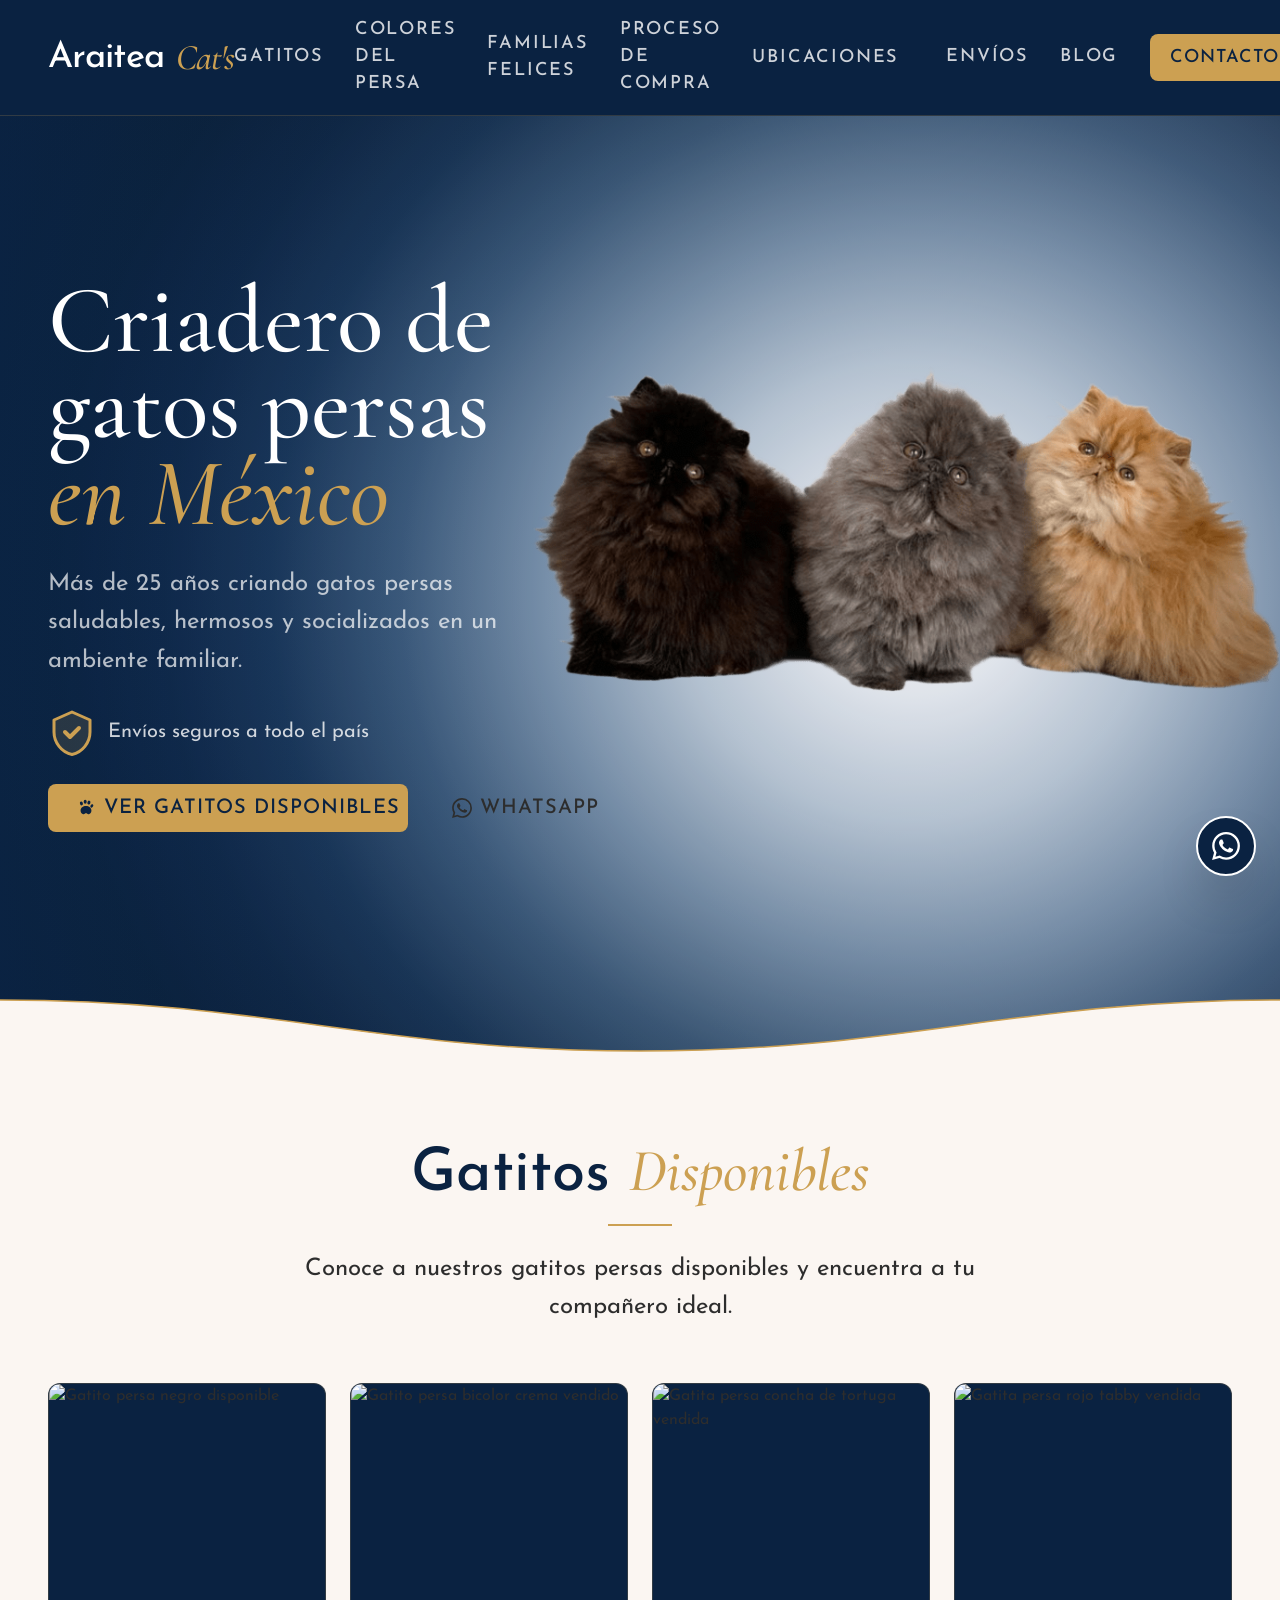
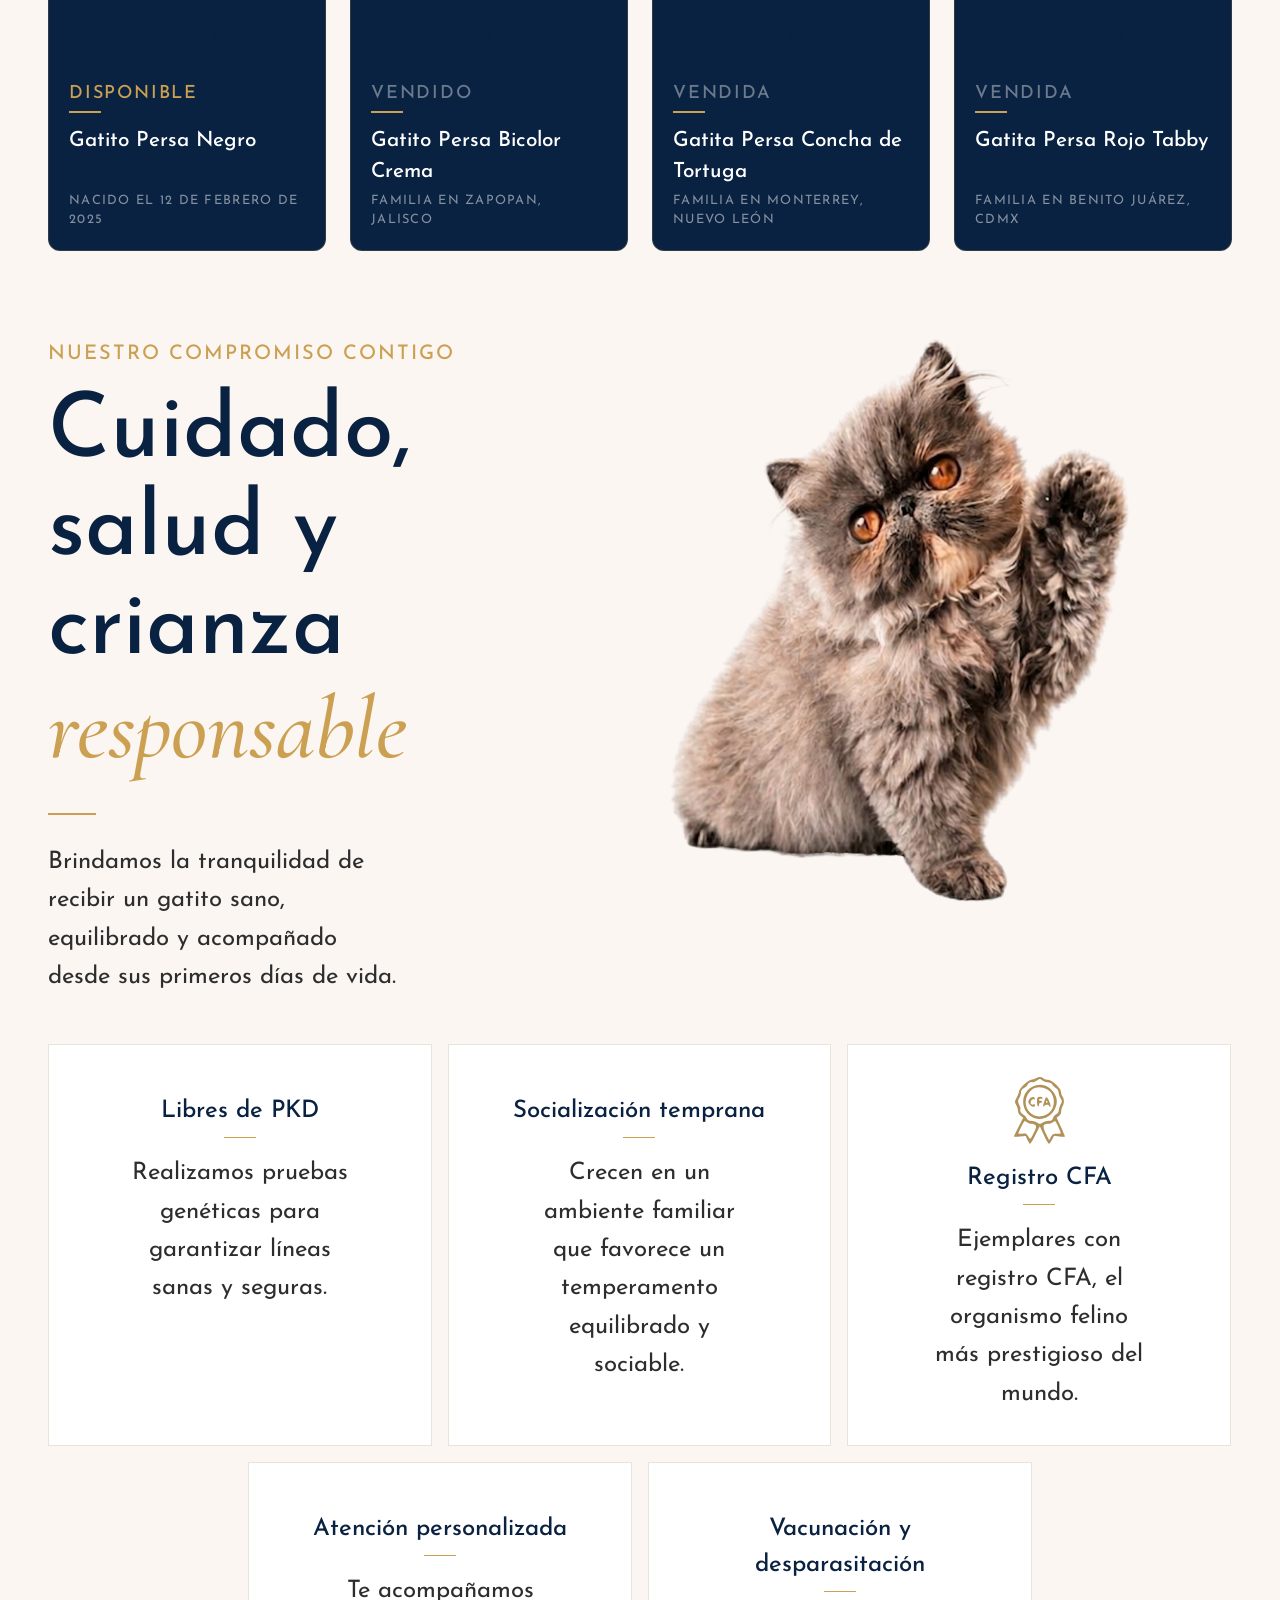
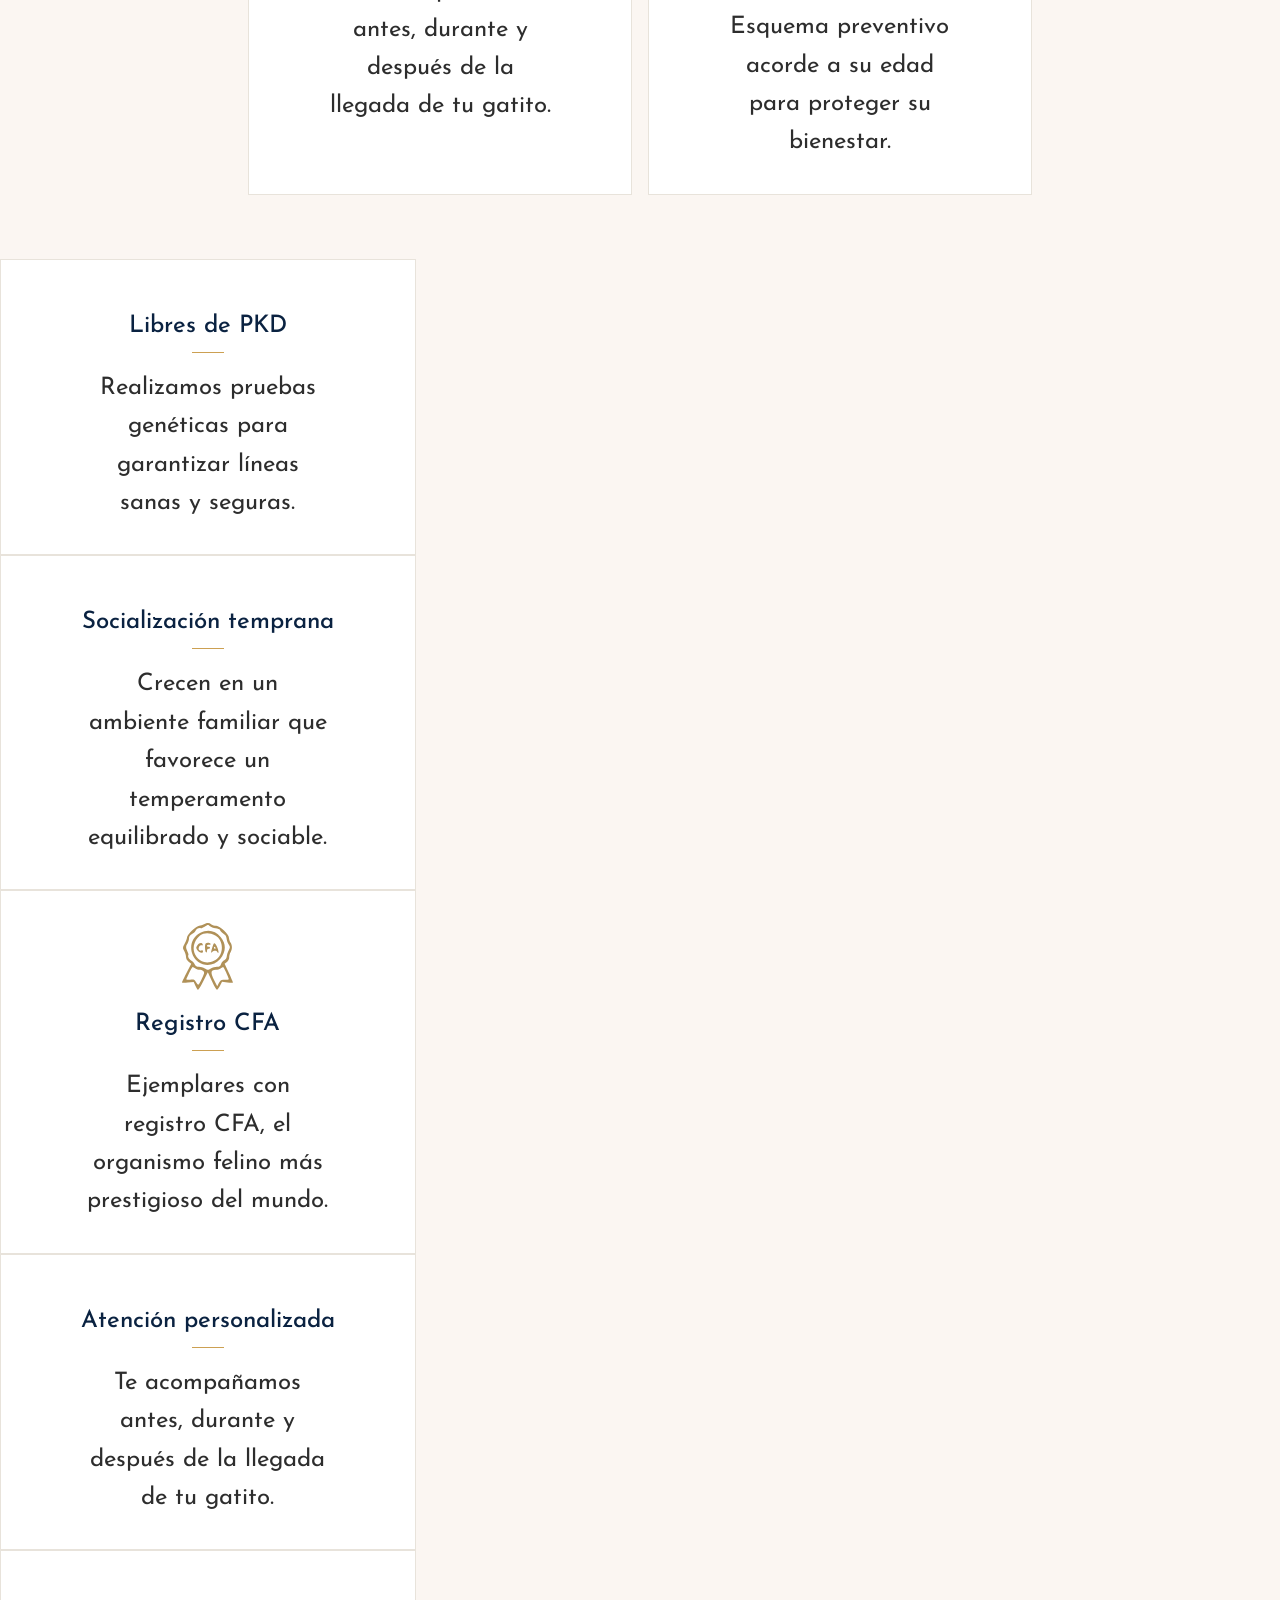
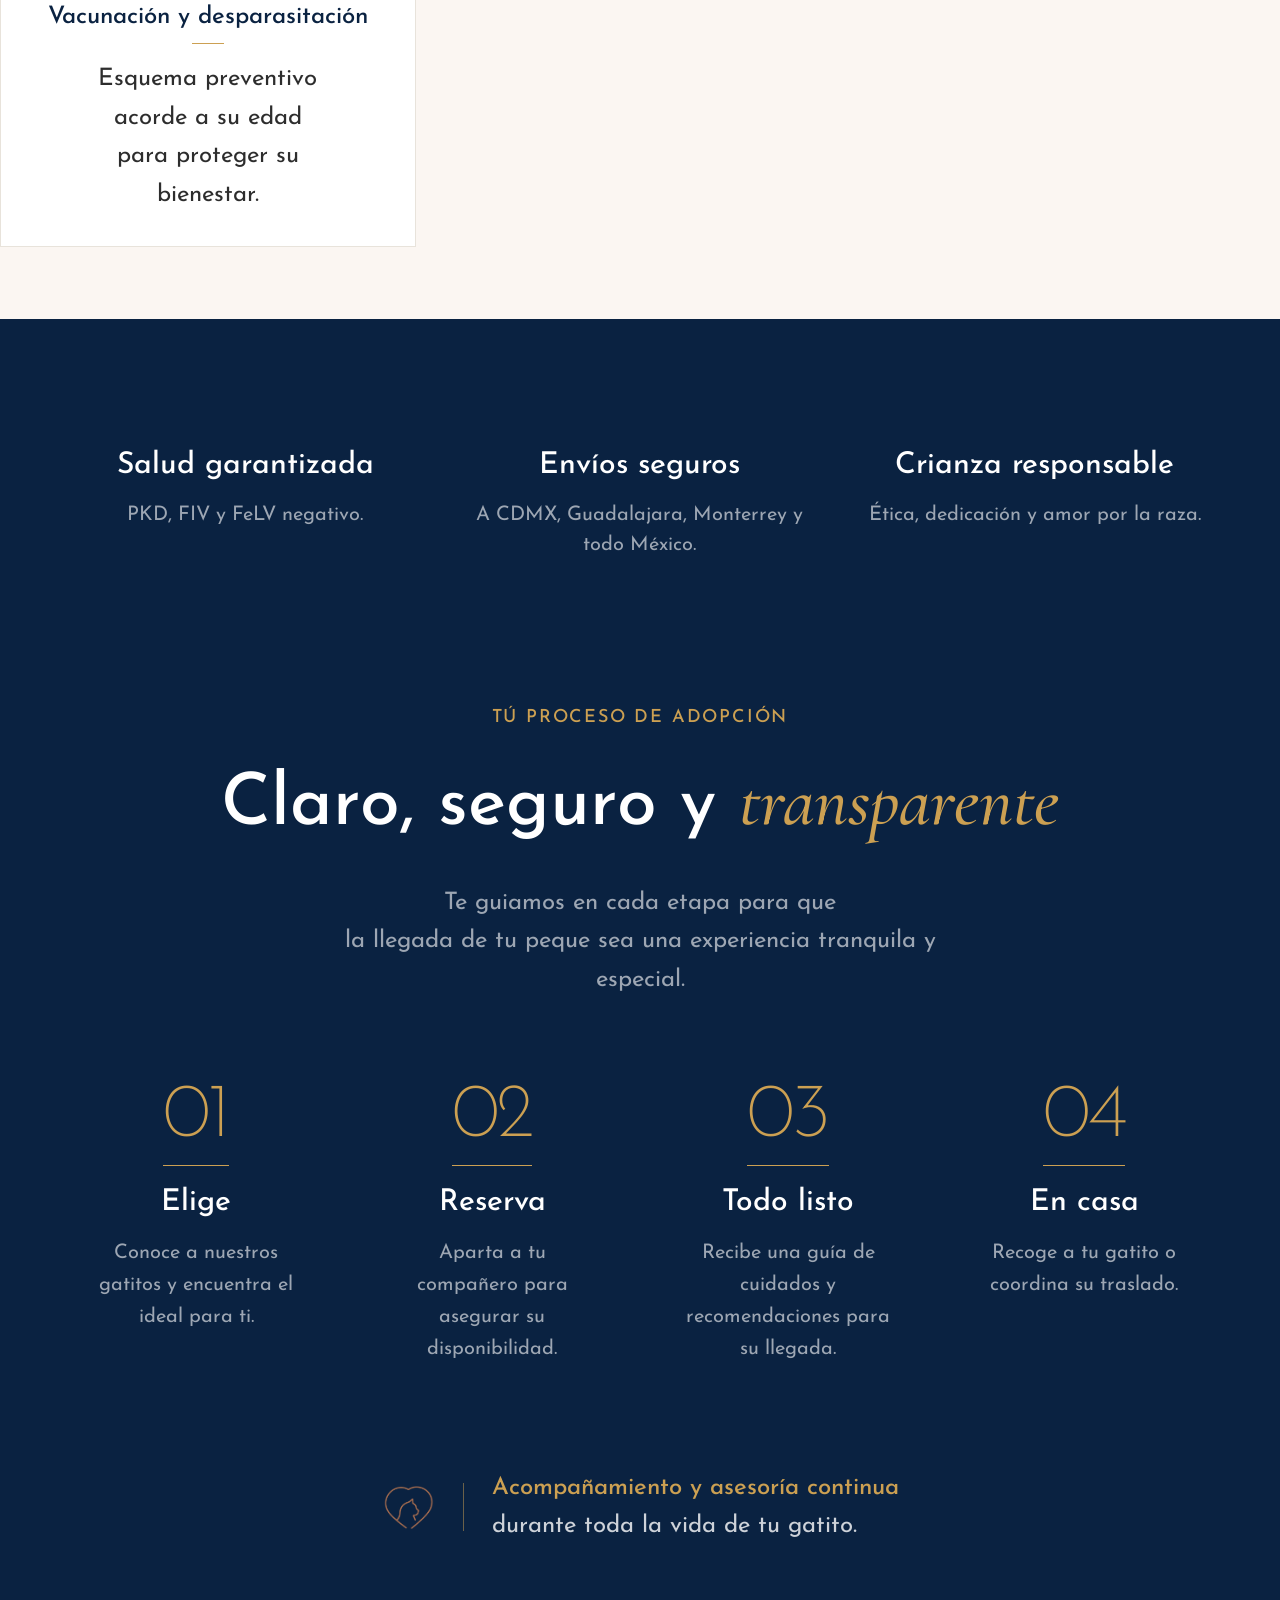
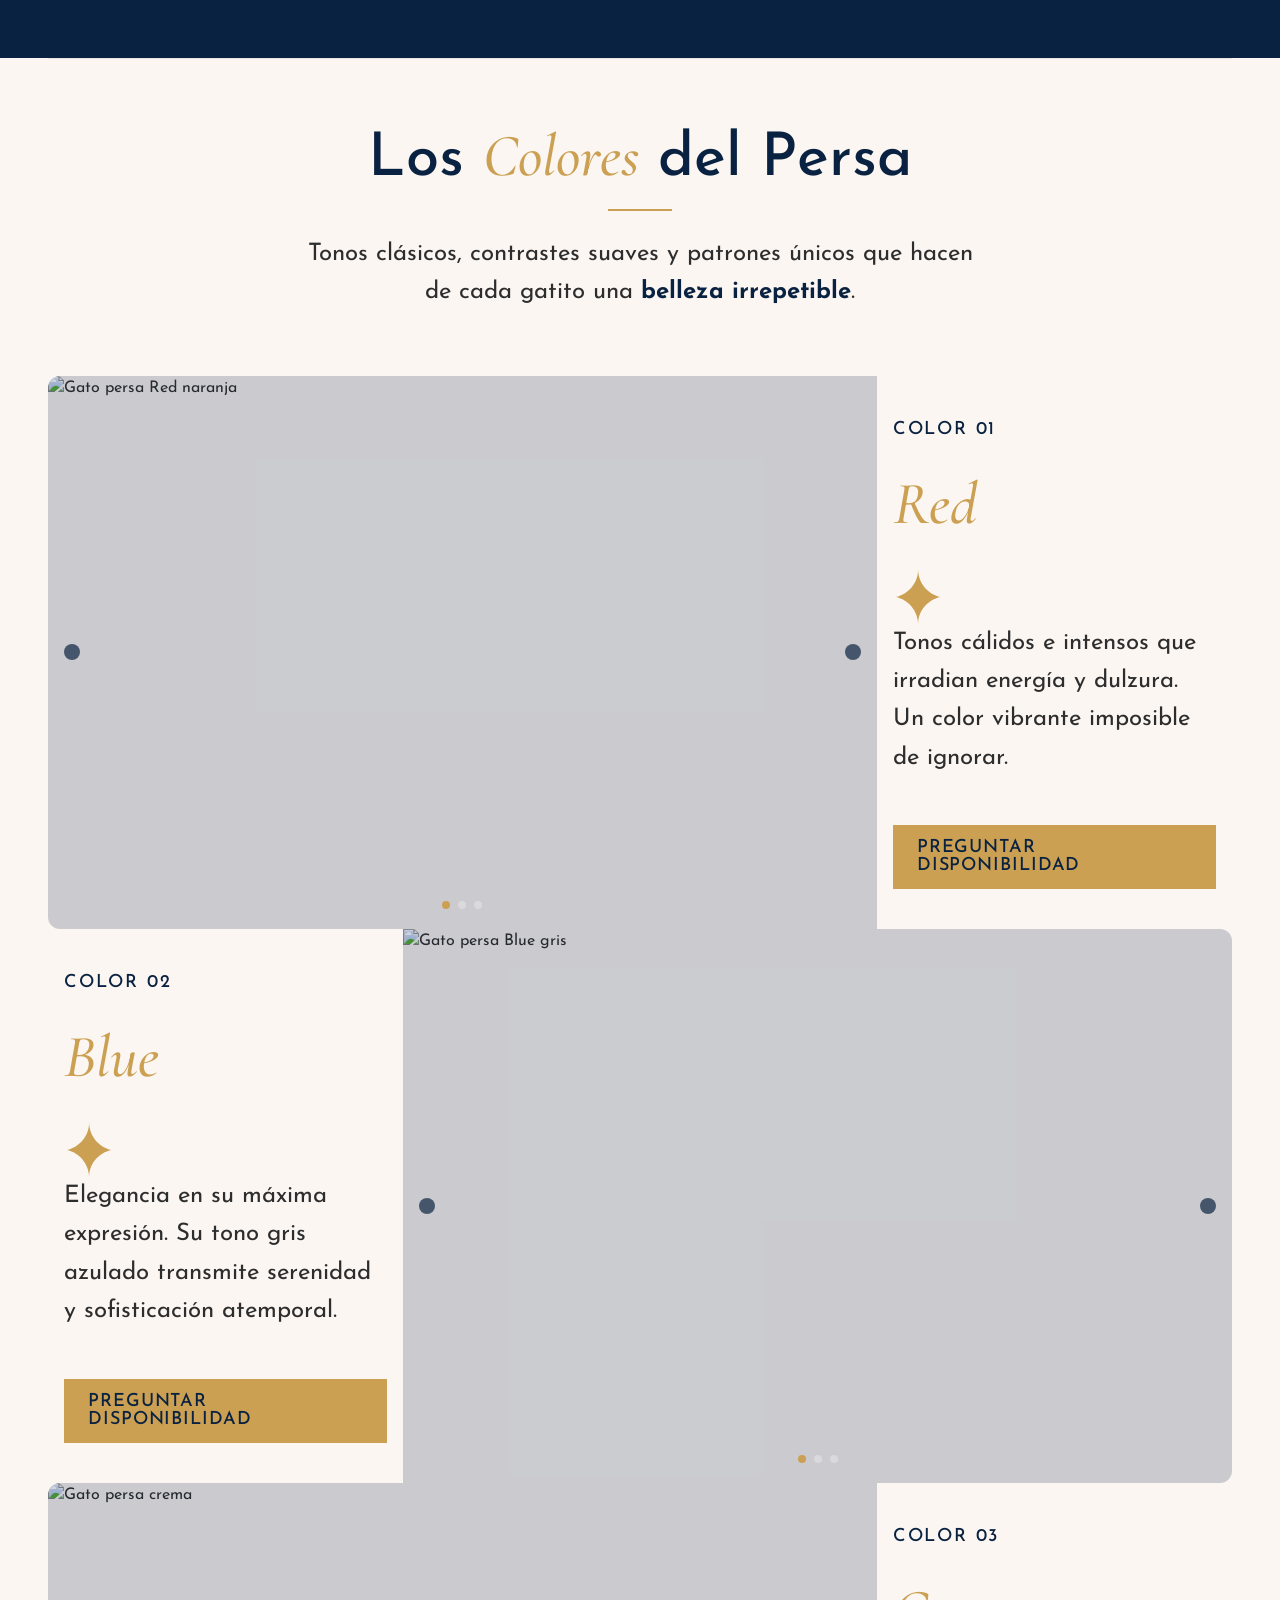
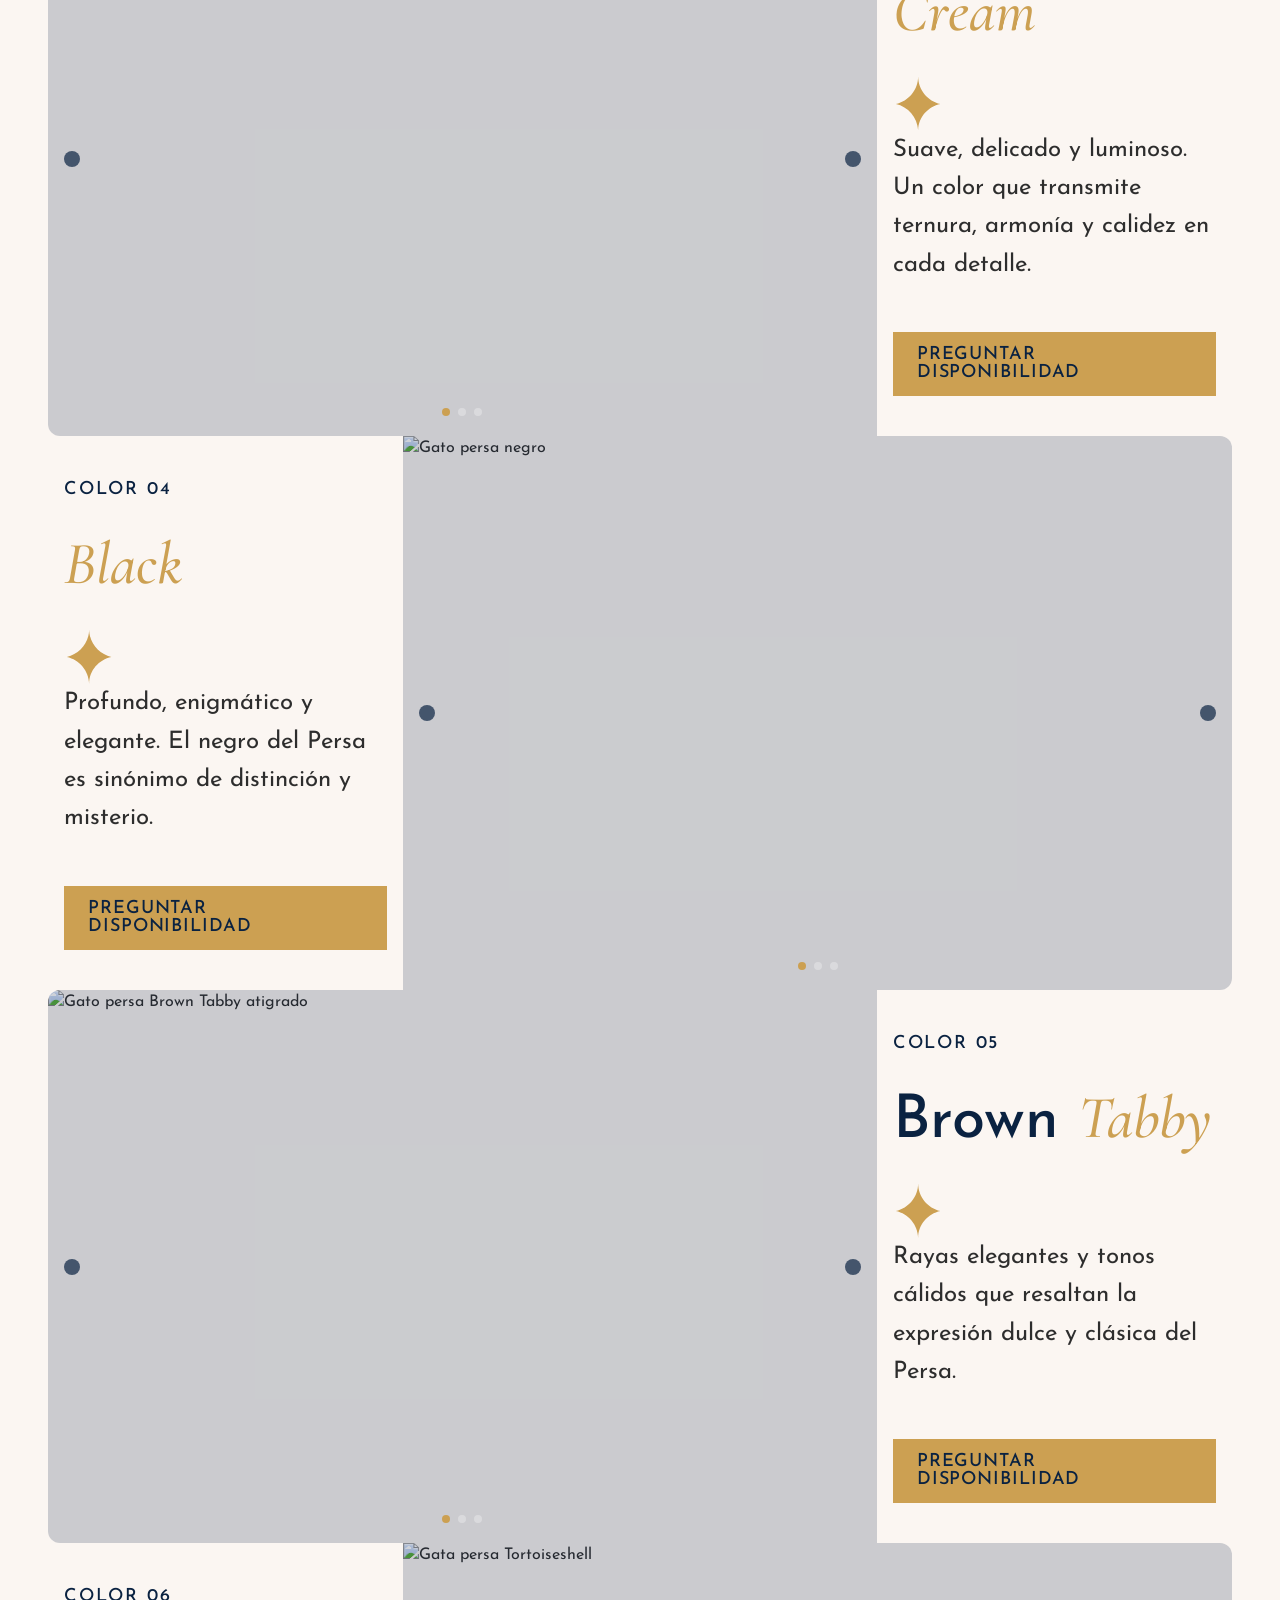
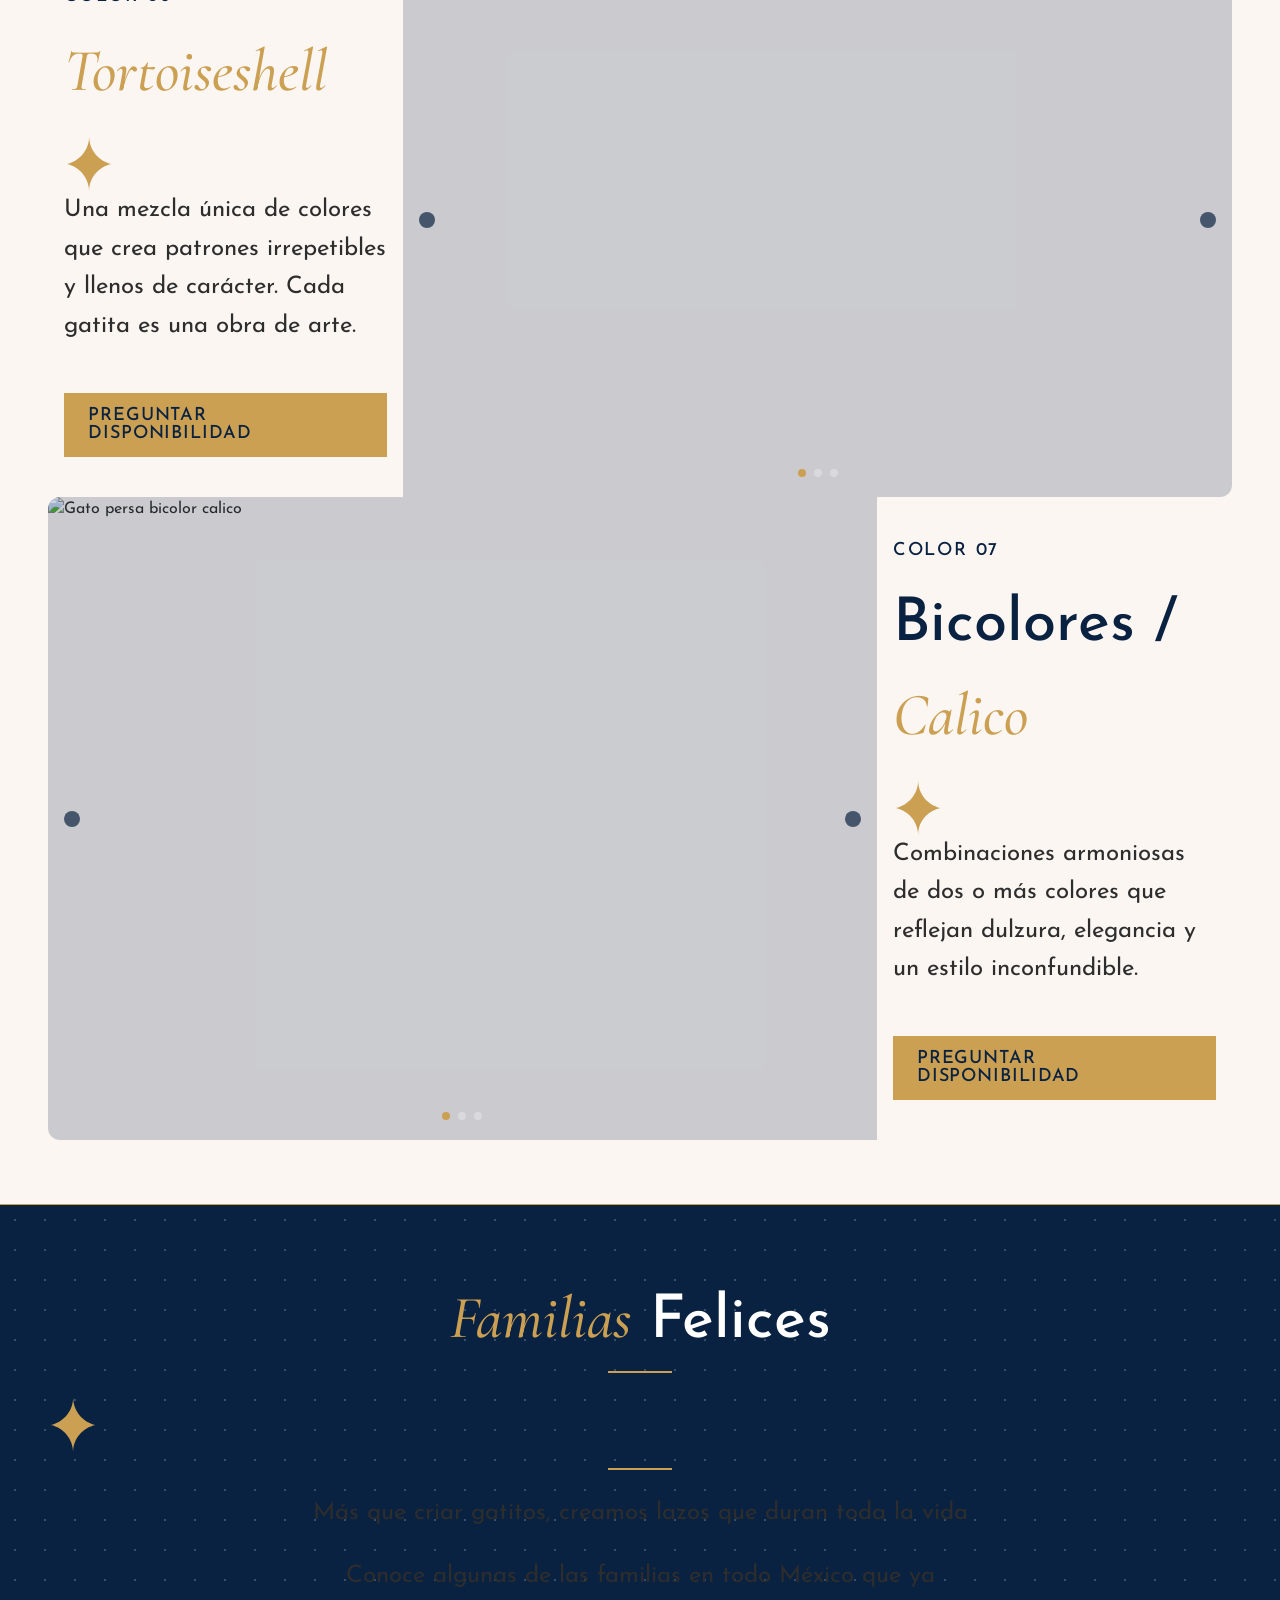
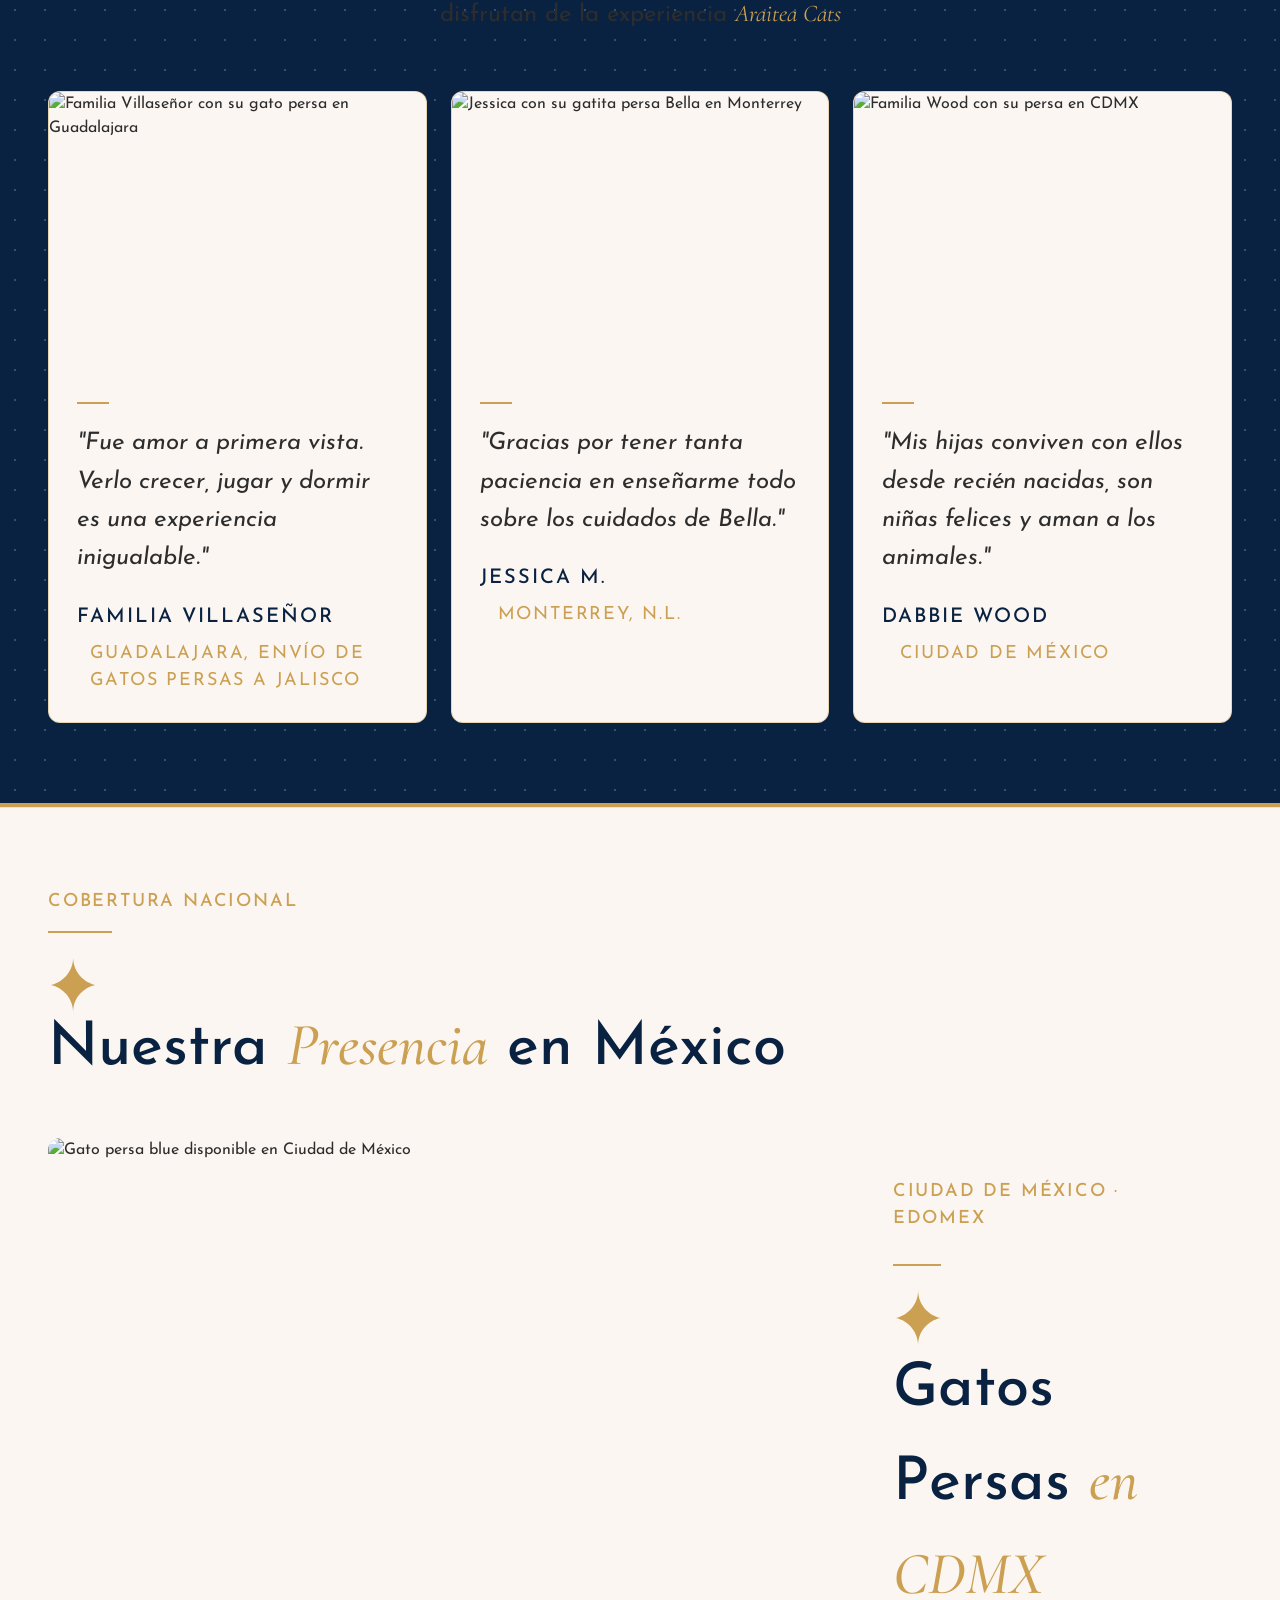
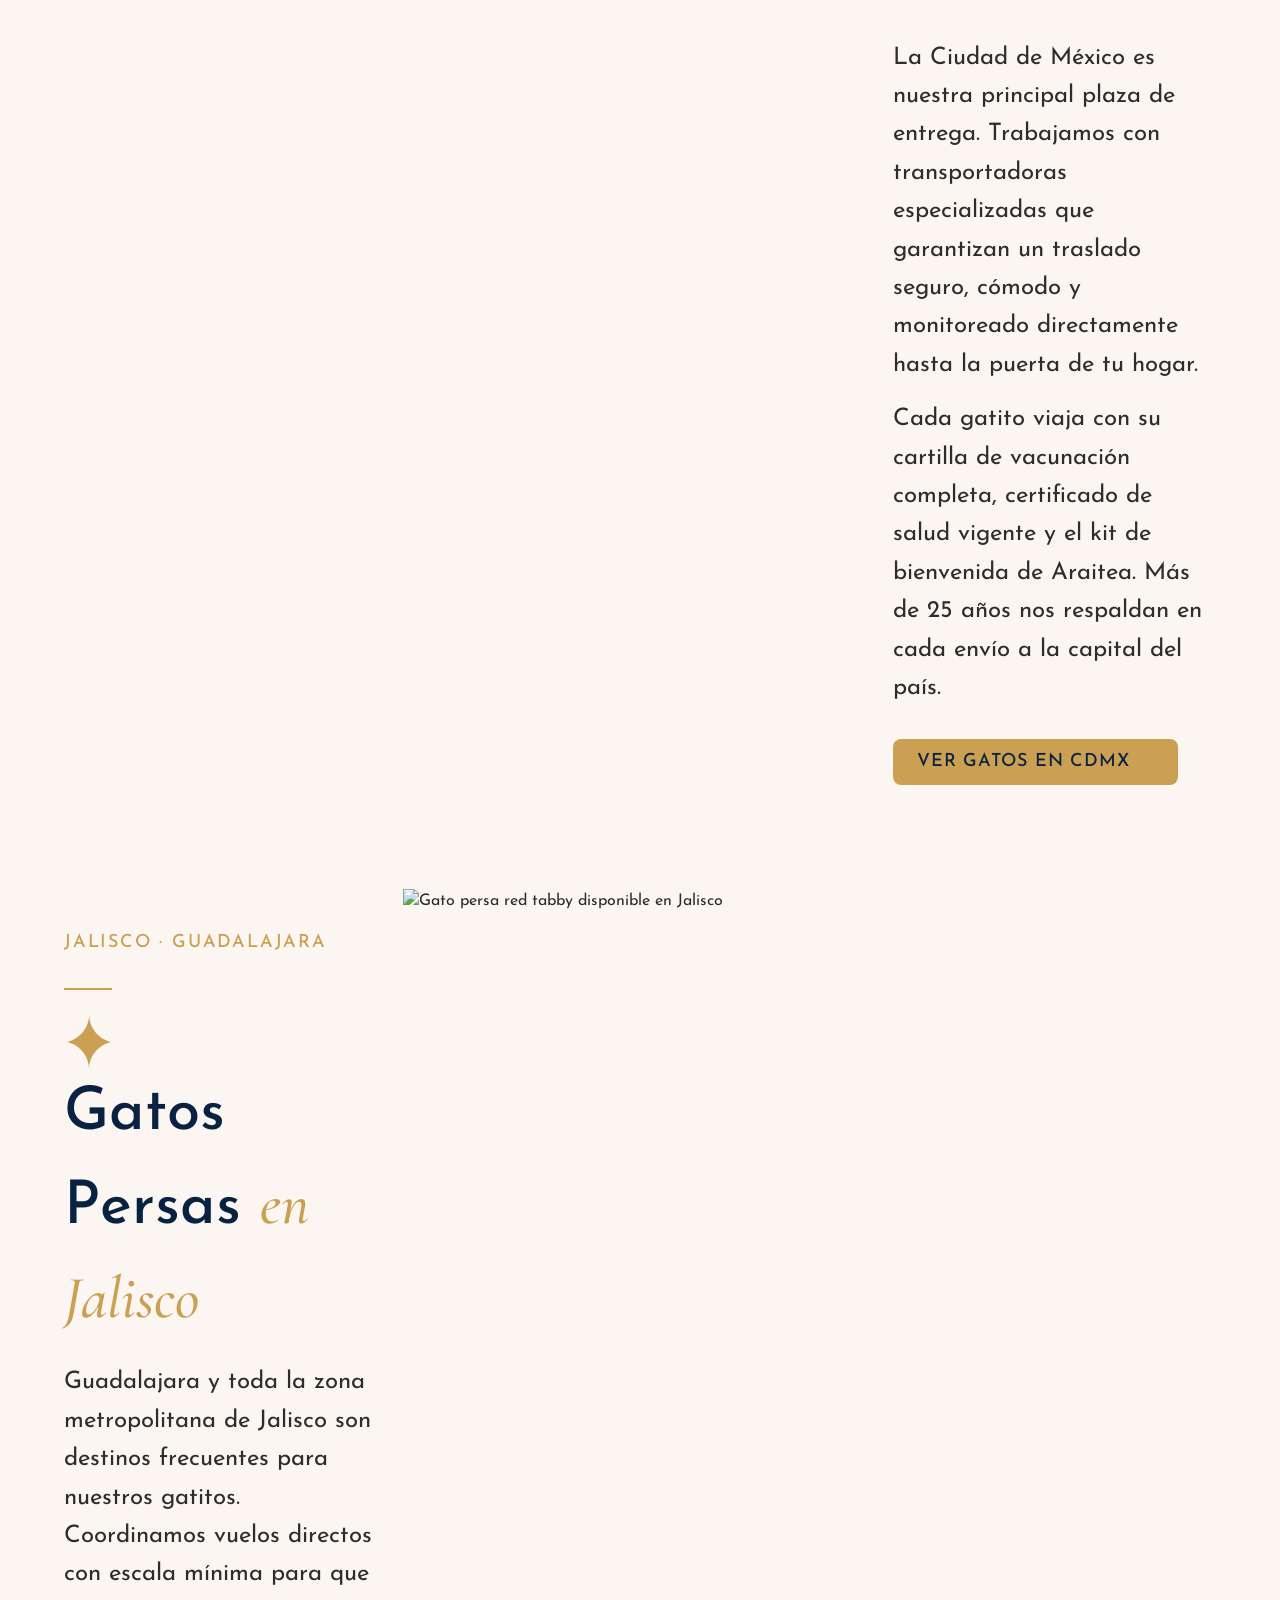
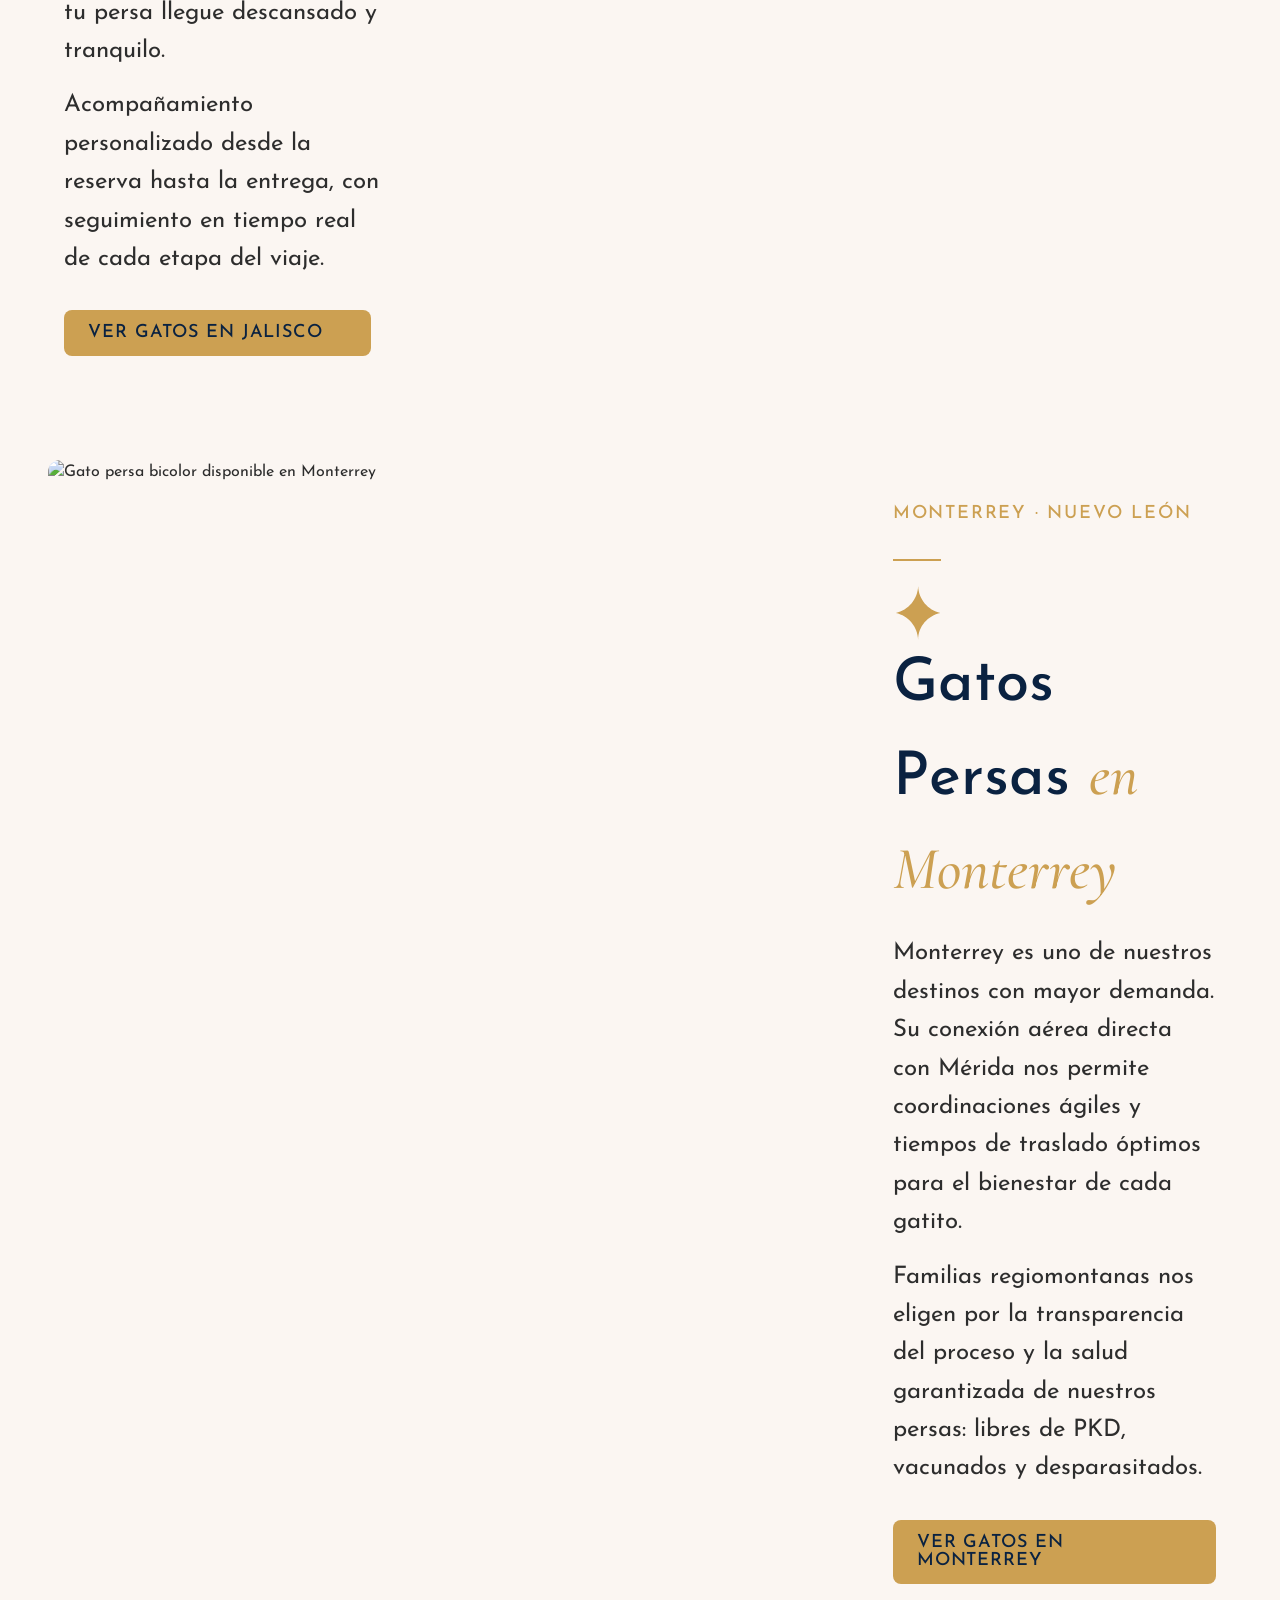
==== commit 3de97b58: "chore: update navbar links and enhance mobile menu accessibility" ====
--- a/index.html
+++ b/index.html
@@ -60,7 +60,9 @@
 
 				<div class="navbar__menu">
 					<a href="#disponibles" class="nav-link">Gatitos</a>
-					<a href="#colores" class="nav-link">Razas y Colores</a>
+					<a href="#colores" class="nav-link">Colores del Persa</a>
+					<a href="#testimonios" class="nav-link">Familias Felices</a>
+					<a href="#envios" class="nav-link">Proceso de Compra</a>
 
 					<div class="nav-dropdown">
 						<button class="nav-link nav-link--has-icon">
@@ -113,28 +115,39 @@
 				</button>
 			</div>
 
-			<div id="mobile-menu" class="navbar__mobile">
-				<a href="#disponibles" class="navbar__mobile-link">Gatitos</a>
-				<a href="#colores" class="navbar__mobile-link">Razas y Colores</a>
-				<div class="navbar__mobile-group">
-					<span class="navbar__mobile-group-title">Ubicaciones</span>
-					<a href="/venta-de-gatos-persas-en-cdmx" class="navbar__mobile-sub"
-						>Ciudad de México</a
-					>
-					<a
-						href="/venta-de-gatos-persas-en-monterrey"
-						class="navbar__mobile-sub"
-						>Monterrey</a
-					>
-					<a href="/venta-de-gatos-persas-en-jalisco" class="navbar__mobile-sub"
-						>Guadalajara</a
+			<div id="mobile-menu" class="navbar__mobile" aria-hidden="true">
+				<div class="navbar__mobile-inner container">
+					<div class="navbar__mobile-top-rule"></div>
+					<nav class="navbar__mobile-links" aria-label="Menú móvil">
+						<a href="#disponibles" class="navbar__mobile-link">Gatitos</a>
+						<a href="#colores" class="navbar__mobile-link">Colores del Persa</a>
+						<a href="#testimonios" class="navbar__mobile-link">Familias Felices</a>
+						<a href="#envios" class="navbar__mobile-link">Proceso de Compra</a>
+						<div class="navbar__mobile-group">
+							<span class="navbar__mobile-group-title">Ubicaciones</span>
+							<a
+								href="/venta-de-gatos-persas-en-cdmx"
+								class="navbar__mobile-sub"
+								>Ciudad de México</a
+							>
+							<a
+								href="/venta-de-gatos-persas-en-monterrey"
+								class="navbar__mobile-sub"
+								>Monterrey</a
+							>
+							<a
+								href="/venta-de-gatos-persas-en-jalisco"
+								class="navbar__mobile-sub"
+								>Guadalajara</a
+							>
+						</div>
+						<a href="#envios" class="navbar__mobile-link">Envíos</a>
+						<a href="#blog" class="navbar__mobile-link">Blog</a>
+					</nav>
+					<a href="https://wa.me/529992274376" class="navbar__mobile-cta"
+						>Contacto</a
 					>
 				</div>
-				<a href="#envios" class="navbar__mobile-link">Envíos</a>
-				<a href="#blog" class="navbar__mobile-link">Blog</a>
-				<a href="https://wa.me/529992274376" class="navbar__mobile-cta"
-					>Contacto</a
-				>
 			</div>
 		</nav>
 
@@ -222,7 +235,7 @@
 							</a>
 							<a
 								href="https://wa.me/529992274376"
-								class="btn btn--outline-gold btn--lg"
+								class="btn btn--outline-whatsapp btn--lg"
 							>
 								<svg
 									xmlns="http://www.w3.org/2000/svg"
@@ -470,13 +483,16 @@
 						<div class="commitment__text">
 							<p class="commitment__eyebrow">Nuestro Compromiso Contigo</p>
 							<h2 class="commitment__title">
-								Cuidado, salud y<br />
-								crianza <span class="gold-italic">responsable</span>
+								Cuidado, salud y crianza
+								<span class="gold-italic">responsable</span>
 							</h2>
 							<div class="commitment__divider"></div>
 							<p class="commitment__description">
-								Brindamos la tranquilidad de recibir un gatito sano, equilibrado
-								y acompañado desde sus primeros días de vida.
+								Brindamos la tranquilidad de recibir un gatito
+								<span class="commitment__description-accent"
+									>sano, equilibrado y acompañado</span
+								>
+								desde sus primeros días de vida.
 							</p>
 						</div>
 						<img
@@ -490,7 +506,7 @@
 						<div class="commitment__row">
 							<div class="feature-card">
 								<div class="feature-card__icon">
-									<i data-lucide="shield-check"></i>
+									<i data-lucide="shield-check" width="54" height="54"></i>
 								</div>
 								<h3 class="feature-card__title">Libres de PKD</h3>
 								<div class="feature-card__rule"></div>
@@ -501,7 +517,9 @@
 							</div>
 
 							<div class="feature-card">
-								<div class="feature-card__icon"><i data-lucide="home"></i></div>
+								<div class="feature-card__icon">
+									<i data-lucide="home" width="54" height="54"></i>
+								</div>
 								<h3 class="feature-card__title">Socialización temprana</h3>
 								<div class="feature-card__rule"></div>
 								<p class="feature-card__body">
@@ -511,7 +529,7 @@
 							</div>
 
 							<div class="feature-card">
-								<div class="feature-card__icon feature-card__icon--badge">
+								<div class="feature-card__icon">
 									<img src="/assets/icons/cfa.svg" alt="CFA Logo" />
 								</div>
 								<h3 class="feature-card__title">Registro CFA</h3>
@@ -526,7 +544,7 @@
 						<div class="commitment__row commitment__row--centered">
 							<div class="feature-card">
 								<div class="feature-card__icon">
-									<i data-lucide="user-check"></i>
+									<i data-lucide="user-check" width="54" height="54"></i>
 								</div>
 								<h3 class="feature-card__title">Atención personalizada</h3>
 								<div class="feature-card__rule"></div>
@@ -538,7 +556,7 @@
 
 							<div class="feature-card">
 								<div class="feature-card__icon">
-									<i data-lucide="syringe"></i>
+									<i data-lucide="syringe" width="54" height="54"></i>
 								</div>
 								<h3 class="feature-card__title">
 									Vacunación y desparasitación
@@ -550,6 +568,115 @@
 								</p>
 							</div>
 						</div>
+					</div>
+				</div>
+
+				<!-- Carrusel mobile (oculto en desktop) -->
+				<div class="commitment__carousel" aria-label="Compromisos Araitea">
+					<div class="commitment__carousel__track">
+						<div class="commitment__carousel__slide is-active">
+							<div class="feature-card">
+								<div class="feature-card__icon">
+									<i data-lucide="shield-check" width="54" height="54"></i>
+								</div>
+								<h3 class="feature-card__title">Libres de PKD</h3>
+								<div class="feature-card__rule"></div>
+								<p class="feature-card__body">
+									Realizamos pruebas genéticas para garantizar líneas sanas y
+									seguras.
+								</p>
+							</div>
+						</div>
+						<div class="commitment__carousel__slide">
+							<div class="feature-card">
+								<div class="feature-card__icon">
+									<i data-lucide="home" width="54" height="54"></i>
+								</div>
+								<h3 class="feature-card__title">Socialización temprana</h3>
+								<div class="feature-card__rule"></div>
+								<p class="feature-card__body">
+									Crecen en un ambiente familiar que favorece un temperamento
+									equilibrado y sociable.
+								</p>
+							</div>
+						</div>
+						<div class="commitment__carousel__slide">
+							<div class="feature-card">
+								<div class="feature-card__icon">
+									<img src="/assets/icons/cfa.svg" alt="CFA Logo" />
+								</div>
+								<h3 class="feature-card__title">Registro CFA</h3>
+								<div class="feature-card__rule"></div>
+								<p class="feature-card__body">
+									Ejemplares con registro CFA, el organismo felino más
+									prestigioso del mundo.
+								</p>
+							</div>
+						</div>
+						<div class="commitment__carousel__slide">
+							<div class="feature-card">
+								<div class="feature-card__icon">
+									<i data-lucide="user-check" width="54" height="54"></i>
+								</div>
+								<h3 class="feature-card__title">Atención personalizada</h3>
+								<div class="feature-card__rule"></div>
+								<p class="feature-card__body">
+									Te acompañamos antes, durante y después de la llegada de tu
+									gatito.
+								</p>
+							</div>
+						</div>
+						<div class="commitment__carousel__slide">
+							<div class="feature-card">
+								<div class="feature-card__icon">
+									<i data-lucide="syringe" width="54" height="54"></i>
+								</div>
+								<h3 class="feature-card__title">
+									Vacunación y desparasitación
+								</h3>
+								<div class="feature-card__rule"></div>
+								<p class="feature-card__body">
+									Esquema preventivo acorde a su edad para proteger su
+									bienestar.
+								</p>
+							</div>
+						</div>
+					</div>
+					<div class="commitment__carousel__controls">
+						<button
+							class="commitment__carousel__btn commitment__carousel__btn--prev"
+							aria-label="Anterior"
+						>
+							<i data-lucide="chevron-left"></i>
+						</button>
+						<div class="commitment__carousel__dots">
+							<button
+								class="commitment__carousel__dot is-active"
+								aria-label="Slide 1"
+							></button>
+							<button
+								class="commitment__carousel__dot"
+								aria-label="Slide 2"
+							></button>
+							<button
+								class="commitment__carousel__dot"
+								aria-label="Slide 3"
+							></button>
+							<button
+								class="commitment__carousel__dot"
+								aria-label="Slide 4"
+							></button>
+							<button
+								class="commitment__carousel__dot"
+								aria-label="Slide 5"
+							></button>
+						</div>
+						<button
+							class="commitment__carousel__btn commitment__carousel__btn--next"
+							aria-label="Siguiente"
+						>
+							<i data-lucide="chevron-right"></i>
+						</button>
 					</div>
 				</div>
 
@@ -636,34 +763,7 @@
 					</div>
 
 					<div class="process__banner">
-						<svg
-							xmlns="http://www.w3.org/2000/svg"
-							viewBox="0 0 80 80"
-							class="process__banner-icon"
-							fill="none"
-						>
-							<path
-								d="M40 68 C40 68 8 48 8 26 C8 16 16 10 24 10 C30 10 36 14 40 20 C44 14 50 10 56 10 C64 10 72 16 72 26 C72 48 40 68 40 68 Z"
-								stroke="#CCA052"
-								stroke-width="2"
-								fill="none"
-							/>
-							<g
-								stroke="#CCA052"
-								stroke-width="1.5"
-								stroke-linecap="round"
-								stroke-linejoin="round"
-								fill="none"
-							>
-								<ellipse cx="40" cy="46" rx="8" ry="10" />
-								<circle cx="40" cy="32" r="7" />
-								<polyline points="34,27 31,21 37,26" />
-								<polyline points="46,27 49,21 43,26" />
-								<circle cx="37.5" cy="31" r="1" fill="#CCA052" />
-								<circle cx="42.5" cy="31" r="1" fill="#CCA052" />
-								<path d="M48 54 Q56 54 56 46 Q56 40 52 40" />
-							</g>
-						</svg>
+						<img src="assets/icons/heart-cat.png" width="54" height="54" />
 						<div class="process__banner-divider"></div>
 						<p class="process__banner-text">
 							<strong>Acompañamiento y asesoría continua</strong><br />
@@ -679,9 +779,6 @@
 			<section id="colores" class="colors">
 				<div class="container">
 					<div class="colors__head">
-						<p class="eyebrow eyebrow--navy">
-							Un catálogo de belleza inigualable
-						</p>
 						<h2 class="section-title">
 							Los <span class="gold-italic">Colores</span> del Persa
 						</h2>
@@ -733,7 +830,15 @@
 								<h3 class="color-row__title">
 									<span class="gold-italic">Red</span>
 								</h3>
-								<div class="divider-gold divider-gold--md"></div>
+								<div class="color-row__accent">
+									<img
+										src="/assets/icons/star.svg"
+										class="color-row__accent-star"
+										alt=""
+										aria-hidden="true"
+									/>
+									<div class="color-row__accent-line"></div>
+								</div>
 								<p class="color-row__body">
 									Tonos cálidos e intensos que irradian energía y dulzura. Un
 									color vibrante imposible de ignorar.
@@ -742,8 +847,10 @@
 									<a
 										href="https://wa.me/529992274376"
 										class="btn btn--gold btn--sharp"
-										>Preguntar disponibilidad</a
-									>
+										style="gap: 0.75rem"
+										>Preguntar disponibilidad
+										<i data-lucide="arrow-right" class="btn__icon"></i
+									></a>
 								</div>
 							</div>
 						</div>
@@ -755,7 +862,15 @@
 								<h3 class="color-row__title">
 									<span class="gold-italic">Blue</span>
 								</h3>
-								<div class="divider-gold divider-gold--md"></div>
+								<div class="color-row__accent">
+									<img
+										src="/assets/icons/star.svg"
+										class="color-row__accent-star"
+										alt=""
+										aria-hidden="true"
+									/>
+									<div class="color-row__accent-line"></div>
+								</div>
 								<p class="color-row__body">
 									Elegancia en su máxima expresión. Su tono gris azulado
 									transmite serenidad y sofisticación atemporal.
@@ -764,8 +879,10 @@
 									<a
 										href="https://wa.me/529992274376"
 										class="btn btn--gold btn--sharp"
-										>Preguntar disponibilidad</a
-									>
+										style="gap: 0.75rem"
+										>Preguntar disponibilidad
+										<i data-lucide="arrow-right" class="btn__icon"></i
+									></a>
 								</div>
 							</div>
 							<div class="color-row__media" data-carousel="blue">
@@ -841,7 +958,15 @@
 								<h3 class="color-row__title">
 									<span class="gold-italic">Cream</span>
 								</h3>
-								<div class="divider-gold divider-gold--md"></div>
+								<div class="color-row__accent">
+									<img
+										src="/assets/icons/star.svg"
+										class="color-row__accent-star"
+										alt=""
+										aria-hidden="true"
+									/>
+									<div class="color-row__accent-line"></div>
+								</div>
 								<p class="color-row__body">
 									Suave, delicado y luminoso. Un color que transmite ternura,
 									armonía y calidez en cada detalle.
@@ -850,8 +975,10 @@
 									<a
 										href="https://wa.me/529992274376"
 										class="btn btn--gold btn--sharp"
-										>Preguntar disponibilidad</a
-									>
+										style="gap: 0.75rem"
+										>Preguntar disponibilidad
+										<i data-lucide="arrow-right" class="btn__icon"></i
+									></a>
 								</div>
 							</div>
 						</div>
@@ -863,7 +990,15 @@
 								<h3 class="color-row__title">
 									<span class="gold-italic">Black</span>
 								</h3>
-								<div class="divider-gold divider-gold--md"></div>
+								<div class="color-row__accent">
+									<img
+										src="/assets/icons/star.svg"
+										class="color-row__accent-star"
+										alt=""
+										aria-hidden="true"
+									/>
+									<div class="color-row__accent-line"></div>
+								</div>
 								<p class="color-row__body">
 									Profundo, enigmático y elegante. El negro del Persa es
 									sinónimo de distinción y misterio.
@@ -872,8 +1007,10 @@
 									<a
 										href="https://wa.me/529992274376"
 										class="btn btn--gold btn--sharp"
-										>Preguntar disponibilidad</a
-									>
+										style="gap: 0.75rem"
+										>Preguntar disponibilidad
+										<i data-lucide="arrow-right" class="btn__icon"></i
+									></a>
 								</div>
 							</div>
 							<div class="color-row__media" data-carousel="black">
@@ -949,7 +1086,15 @@
 								<h3 class="color-row__title">
 									Brown <span class="gold-italic">Tabby</span>
 								</h3>
-								<div class="divider-gold divider-gold--md"></div>
+								<div class="color-row__accent">
+									<img
+										src="/assets/icons/star.svg"
+										class="color-row__accent-star"
+										alt=""
+										aria-hidden="true"
+									/>
+									<div class="color-row__accent-line"></div>
+								</div>
 								<p class="color-row__body">
 									Rayas elegantes y tonos cálidos que resaltan la expresión
 									dulce y clásica del Persa.
@@ -958,8 +1103,10 @@
 									<a
 										href="https://wa.me/529992274376"
 										class="btn btn--gold btn--sharp"
-										>Preguntar disponibilidad</a
-									>
+										style="gap: 0.75rem"
+										>Preguntar disponibilidad
+										<i data-lucide="arrow-right" class="btn__icon"></i
+									></a>
 								</div>
 							</div>
 						</div>
@@ -971,7 +1118,15 @@
 								<h3 class="color-row__title">
 									<span class="gold-italic">Tortoiseshell</span>
 								</h3>
-								<div class="divider-gold divider-gold--md"></div>
+								<div class="color-row__accent">
+									<img
+										src="/assets/icons/star.svg"
+										class="color-row__accent-star"
+										alt=""
+										aria-hidden="true"
+									/>
+									<div class="color-row__accent-line"></div>
+								</div>
 								<p class="color-row__body">
 									Una mezcla única de colores que crea patrones irrepetibles y
 									llenos de carácter. Cada gatita es una obra de arte.
@@ -980,8 +1135,10 @@
 									<a
 										href="https://wa.me/529992274376"
 										class="btn btn--gold btn--sharp"
-										>Preguntar disponibilidad</a
-									>
+										style="gap: 0.75rem"
+										>Preguntar disponibilidad
+										<i data-lucide="arrow-right" class="btn__icon"></i
+									></a>
 								</div>
 							</div>
 							<div class="color-row__media" data-carousel="tortie">
@@ -1057,7 +1214,15 @@
 								<h3 class="color-row__title">
 									Bicolores / <span class="gold-italic">Calico</span>
 								</h3>
-								<div class="divider-gold divider-gold--md"></div>
+								<div class="color-row__accent">
+									<img
+										src="/assets/icons/star.svg"
+										class="color-row__accent-star"
+										alt=""
+										aria-hidden="true"
+									/>
+									<div class="color-row__accent-line"></div>
+								</div>
 								<p class="color-row__body">
 									Combinaciones armoniosas de dos o más colores que reflejan
 									dulzura, elegancia y un estilo inconfundible.
@@ -1066,8 +1231,10 @@
 									<a
 										href="https://wa.me/529992274376"
 										class="btn btn--gold btn--sharp"
-										>Preguntar disponibilidad</a
-									>
+										style="gap: 0.75rem"
+										>Preguntar disponibilidad
+										<i data-lucide="arrow-right" class="btn__icon"></i
+									></a>
 								</div>
 							</div>
 						</div>
@@ -1078,18 +1245,29 @@
 			<!-- ═══════════════════════════════════════════════════
 			     6. FAMILIAS FELICES
 			═══════════════════════════════════════════════════ -->
-			<section class="testimonials">
+			<section id="testimonios" class="testimonials">
 				<div class="testimonials__pattern"></div>
 				<div class="container testimonials__inner">
 					<div class="section-head">
-						<p class="eyebrow">Prueba Social</p>
 						<h2 class="section-title section-title--light">
 							<span class="gold-italic">Familias</span> Felices
 						</h2>
-						<div class="divider-gold divider-gold--center"></div>
-						<p class="section-lede section-lede--light">
-							Nuestra mejor garantía son los cientos de familias en todo México
-							que ya disfrutan de un Persa Araitea.
+						<div class="divider-star-row">
+							<div class="divider-gold"></div>
+							<img
+								src="assets/icons/star.svg"
+								alt=""
+								aria-hidden="true"
+								class="divider-star-row__icon"
+							/>
+							<div class="divider-gold"></div>
+						</div>
+						<p class="section-lede section-lede--cream">
+							Más que criar gatitos, creamos lazos que duran toda la vida
+						</p>
+						<p class="section-lede section-lede--cream">
+							Conoce algunas de las familias en todo México que ya disfrutan de
+							la experiencia <span class="gold-italic">Araitea Cats</span>
 						</p>
 					</div>
 
@@ -1168,10 +1346,18 @@
 				<div class="container">
 					<div class="presence__head">
 						<p class="eyebrow">Cobertura Nacional</p>
+						<div class="divider-star-row">
+							<div class="divider-gold"></div>
+							<img
+								src="/assets/icons/star.svg"
+								alt=""
+								class="divider-star-row__icon"
+								aria-hidden="true"
+							/>
+						</div>
 						<h2 class="section-title">
 							Nuestra <span class="gold-italic">Presencia</span> en México
 						</h2>
-						<div class="divider-gold"></div>
 					</div>
 				</div>
 
@@ -1186,10 +1372,18 @@
 						</div>
 						<div class="location-row__text">
 							<p class="location-row__eyebrow">Ciudad de México · EdoMex</p>
+							<div class="divider-star-row">
+								<div class="divider-gold divider-gold--md"></div>
+								<img
+									src="/assets/icons/star.svg"
+									alt=""
+									class="divider-star-row__icon"
+									aria-hidden="true"
+								/>
+							</div>
 							<h3 class="location-row__title">
 								Gatos Persas <span class="gold-italic">en CDMX</span>
 							</h3>
-							<div class="divider-gold divider-gold--md"></div>
 							<p class="location-row__body">
 								La Ciudad de México es nuestra principal plaza de entrega.
 								Trabajamos con transportadoras especializadas que garantizan un
@@ -1219,10 +1413,18 @@
 					<div class="location-row location-row--media-right">
 						<div class="location-row__text">
 							<p class="location-row__eyebrow">Jalisco · Guadalajara</p>
+							<div class="divider-star-row">
+								<div class="divider-gold divider-gold--md"></div>
+								<img
+									src="/assets/icons/star.svg"
+									alt=""
+									class="divider-star-row__icon"
+									aria-hidden="true"
+								/>
+							</div>
 							<h3 class="location-row__title">
 								Gatos Persas <span class="gold-italic">en Jalisco</span>
 							</h3>
-							<div class="divider-gold divider-gold--md"></div>
 							<p class="location-row__body">
 								Guadalajara y toda la zona metropolitana de Jalisco son destinos
 								frecuentes para nuestros gatitos. Coordinamos vuelos directos
@@ -1265,10 +1467,18 @@
 						</div>
 						<div class="location-row__text">
 							<p class="location-row__eyebrow">Monterrey · Nuevo León</p>
+							<div class="divider-star-row">
+								<div class="divider-gold divider-gold--md"></div>
+								<img
+									src="/assets/icons/star.svg"
+									alt=""
+									class="divider-star-row__icon"
+									aria-hidden="true"
+								/>
+							</div>
 							<h3 class="location-row__title">
 								Gatos Persas <span class="gold-italic">en Monterrey</span>
 							</h3>
-							<div class="divider-gold divider-gold--md"></div>
 							<p class="location-row__body">
 								Monterrey es uno de nuestros destinos con mayor demanda. Su
 								conexión aérea directa con Mérida nos permite coordinaciones
@@ -1304,27 +1514,95 @@
 			<section class="shipping">
 				<div class="shipping__pattern"></div>
 				<div class="container shipping__inner">
-					<div class="shipping__head">
-						<p class="eyebrow">Logística Nacional · Envíos Seguros</p>
-						<h3
-							class="section-title section-title--light"
-							style="font-size: clamp(2.25rem, 4vw, 3rem)"
-						>
-							Tu <span class="gold-italic">persa ideal</span> llega hasta donde
-							estás
-						</h3>
-						<div
-							class="divider-gold divider-gold--center divider-gold--md"
-						></div>
-						<p
-							class="section-lede section-lede--light"
-							style="font-size: 1.25rem; max-width: 36rem"
-						>
-							Coordinamos vuelos directos con aerolíneas certificadas en
-							traslado de mascotas. Tu gatito viaja en cabina climatizada con
-							transportadora aprobada por IATA y monitoreo en tiempo real hasta
-							el aeropuerto de tu ciudad.
-						</p>
+					<div class="shipping__hero">
+						<div class="shipping__head">
+							<p class="eyebrow">Logística Nacional · Envíos Seguros</p>
+							<h3
+								class="section-title section-title--light"
+								style="font-size: clamp(2.25rem, 4vw, 3rem)"
+							>
+								Tu <span class="gold-italic">persa ideal</span> llega hasta
+								donde estás
+							</h3>
+							<div class="divider-gold divider-gold--md"></div>
+							<p
+								class="section-lede section-lede--light"
+								style="font-size: 1.25rem; max-width: 36rem"
+							>
+								Coordinamos entregas seguras en toda la Repúplica Mexicana
+								mediante vuelos y transportistas especializados en mascotas.
+							</p>
+							<p
+								class="section-lede section-lede--light"
+								style="font-size: 1.25rem; max-width: 36rem"
+							>
+								Cada gatito viaja con seguimiento personalizado, transportadora
+								aprobada y acompañamiento durante todo el proceso hasta llegar a
+								su hogar.
+							</p>
+						</div>
+						<div class="shipping__map">
+							<img
+								src="/assets/map-removebg-preview.png"
+								alt="Cobertura nacional — República Mexicana"
+								class="shipping__map-img"
+							/>
+						</div>
+					</div>
+
+					<div class="shipping__cities">
+						<div class="city-card">
+							<h4 class="city-card__name">CDMX</h4>
+							<div class="city-card__rule"></div>
+							<p class="city-card__desc">
+								Envío de gatos persas a Ciudad de México
+							</p>
+						</div>
+						<div class="city-card">
+							<h4 class="city-card__name">Guadalajara</h4>
+							<div class="city-card__rule"></div>
+							<p class="city-card__desc">Envío de gatos persas a Guadalajara</p>
+						</div>
+						<div class="city-card">
+							<h4 class="city-card__name">Nuevo León</h4>
+							<div class="city-card__rule"></div>
+							<p class="city-card__desc">Envío de gatos persas a Nuevo León</p>
+						</div>
+						<div class="city-card">
+							<h4 class="city-card__name">Puebla</h4>
+							<div class="city-card__rule"></div>
+							<p class="city-card__desc">Envío de gatos persas a Puebla</p>
+						</div>
+						<div class="city-card">
+							<h4 class="city-card__name">Querétaro</h4>
+							<div class="city-card__rule"></div>
+							<p class="city-card__desc">Envío de gatos persas a Querétaro</p>
+						</div>
+						<div class="city-card">
+							<h4 class="city-card__name">Mérida</h4>
+							<div class="city-card__rule"></div>
+							<p class="city-card__desc">Envío de gatos persas a Mérida</p>
+						</div>
+						<div class="city-card">
+							<h4 class="city-card__name">León</h4>
+							<div class="city-card__rule"></div>
+							<p class="city-card__desc">Envío de gatos persas a León</p>
+						</div>
+						<div class="city-card">
+							<h4 class="city-card__name">Chihuahua</h4>
+							<div class="city-card__rule"></div>
+							<p class="city-card__desc">Envío de gatos persas a Chihuahua</p>
+						</div>
+						<div class="city-card">
+							<h4 class="city-card__name">Tijuana</h4>
+							<div class="city-card__rule"></div>
+							<p class="city-card__desc">Envío de gatos persas a Tijuana</p>
+						</div>
+						<div class="city-card">
+							<h4 class="city-card__name">Veracruz</h4>
+							<div class="city-card__rule"></div>
+							<p class="city-card__desc">Envío de gatos persas a Veracruz</p>
+						</div>
 					</div>
 
 					<div class="shipping__zones">
@@ -1484,11 +1762,26 @@
 						</div>
 					</div>
 
-					<p class="shipping__footnote">
-						¿Tu ciudad no aparece?
-						<a href="https://wa.me/529992274376">Escríbenos por WhatsApp</a>
-						— enviamos a todos los aeropuertos de la República Mexicana.
-					</p>
+					<div class="shipping__cta">
+						<p class="shipping__cta-title">¿Tu ciudad no aparece?</p>
+						<a href="https://wa.me/529992274376" class="shipping__cta-wa">
+							<svg
+								xmlns="http://www.w3.org/2000/svg"
+								width="20"
+								height="20"
+								viewBox="0 0 24 24"
+								fill="currentColor"
+							>
+								<path
+									d="M17.472 14.382c-.297-.149-1.758-.867-2.03-.967-.273-.099-.471-.148-.67.15-.197.297-.767.966-.94 1.164-.173.199-.347.223-.644.075-.297-.15-1.255-.463-2.39-1.475-.883-.788-1.48-1.761-1.653-2.059-.173-.297-.018-.458.13-.606.134-.133.298-.347.446-.52.149-.174.198-.298.298-.497.099-.198.05-.371-.025-.52-.075-.149-.669-1.612-.916-2.207-.242-.579-.487-.5-.669-.51-.173-.008-.371-.01-.57-.01-.198 0-.52.074-.792.372-.272.297-1.04 1.016-1.04 2.479 0 1.462 1.065 2.875 1.213 3.074.149.198 2.096 3.2 5.077 4.487.709.306 1.262.489 1.694.625.712.227 1.36.195 1.871.118.571-.085 1.758-.719 2.006-1.413.248-.694.248-1.289.173-1.413-.074-.124-.272-.198-.57-.347m-5.421 7.403h-.004a9.87 9.87 0 01-5.031-1.378l-.361-.214-3.741.982.998-3.648-.235-.374a9.86 9.86 0 01-1.51-5.26c.001-5.45 4.436-9.884 9.888-9.884 2.64 0 5.122 1.03 6.988 2.898a9.825 9.825 0 012.893 6.994c-.003 5.45-4.437 9.884-9.885 9.884m8.413-18.297A11.815 11.815 0 0012.05 0C5.495 0 .16 5.335.157 11.892c0 2.096.547 4.142 1.588 5.945L.057 24l6.305-1.654a11.882 11.882 0 005.683 1.448h.005c6.554 0 11.89-5.335 11.893-11.893a11.821 11.821 0 00-3.48-8.413z"
+								/>
+							</svg>
+							Escríbenos por WhatsApp
+						</a>
+						<p class="shipping__cta-note">
+							Enviamos a todos los estados de la República Mexicana
+						</p>
+					</div>
 				</div>
 			</section>
 
@@ -1739,11 +2032,43 @@
 			document.getElementById("year").textContent = new Date().getFullYear();
 
 			// ── Menú móvil ──────────────────────────────────
-			document
-				.getElementById("mobile-menu-btn")
-				.addEventListener("click", () => {
-					document.getElementById("mobile-menu").classList.toggle("is-open");
+			(function () {
+				const btn = document.getElementById("mobile-menu-btn");
+				const menu = document.getElementById("mobile-menu");
+
+				function setIcon(name) {
+					// Re-query every time: lucide replaces the element on each createIcons call,
+					// so any cached reference becomes stale after the first render.
+					const icon = btn.querySelector(".navbar__toggle-icon");
+					icon.setAttribute("data-lucide", name);
+					lucide.createIcons({ nodes: [icon] });
+				}
+
+				function closeMenu() {
+					menu.classList.remove("is-open");
+					btn.setAttribute("aria-expanded", "false");
+					menu.setAttribute("aria-hidden", "true");
+					setIcon("menu");
+				}
+
+				btn.addEventListener("click", (e) => {
+					e.stopPropagation();
+					const isOpen = menu.classList.toggle("is-open");
+					btn.setAttribute("aria-expanded", isOpen);
+					menu.setAttribute("aria-hidden", !isOpen);
+					setIcon(isOpen ? "x" : "menu");
 				});
+
+				document.addEventListener("click", e => {
+					if (!btn.contains(e.target) && !menu.contains(e.target)) {
+						closeMenu();
+					}
+				});
+
+				menu.querySelectorAll("a").forEach(link => {
+					link.addEventListener("click", closeMenu);
+				});
+			})();
 
 			// ── Carruseles de gatitos disponibles ───────────
 			document.querySelectorAll("[data-cat-carousel]").forEach(card => {
@@ -1857,6 +2182,58 @@
 				setTimeout(() => setInterval(() => goTo(cur + 1), 4500), offset);
 			});
 
+			// ── Carrusel commitment (mobile) ────────────────
+			(function () {
+				const carousel = document.querySelector(".commitment__carousel");
+				if (!carousel) return;
+
+				const slides = carousel.querySelectorAll(
+					".commitment__carousel__slide",
+				);
+				const dots = carousel.querySelectorAll(".commitment__carousel__dot");
+				const btnPrev = carousel.querySelector(
+					".commitment__carousel__btn--prev",
+				);
+				const btnNext = carousel.querySelector(
+					".commitment__carousel__btn--next",
+				);
+				let cur = 0;
+
+				function goTo(n) {
+					slides[cur].classList.remove("is-active");
+					dots[cur].classList.remove("is-active");
+					cur = ((n % slides.length) + slides.length) % slides.length;
+					slides[cur].classList.add("is-active");
+					dots[cur].classList.add("is-active");
+				}
+
+				btnPrev?.addEventListener("click", () => goTo(cur - 1));
+				btnNext?.addEventListener("click", () => goTo(cur + 1));
+				dots.forEach((dot, i) => dot.addEventListener("click", () => goTo(i)));
+
+				const track = carousel.querySelector(".commitment__carousel__track");
+				let startX = null;
+				const THRESHOLD = 40;
+				track.addEventListener(
+					"touchstart",
+					e => {
+						startX = e.touches[0].clientX;
+					},
+					{ passive: true },
+				);
+				track.addEventListener(
+					"touchend",
+					e => {
+						if (startX === null) return;
+						const delta = e.changedTouches[0].clientX - startX;
+						if (Math.abs(delta) >= THRESHOLD)
+							goTo(delta < 0 ? cur + 1 : cur - 1);
+						startX = null;
+					},
+					{ passive: true },
+				);
+			})();
+
 			// ── FAQ accordion ────────────────────────────────
 			document.querySelectorAll(".faq-item").forEach(item => {
 				const btn = item.querySelector(".faq-btn");
--- a/assets/css/styles.css
+++ b/assets/css/styles.css
@@ -258,6 +258,7 @@
 .btn--lg {
 	font-size: 1.25rem;
 	padding: 0.875rem 1.75rem;
+	white-space: nowrap;
 }
 
 .btn--sharp {
@@ -524,8 +525,10 @@
 	display: flex;
 	flex-direction: column;
 	align-items: flex-start;
-	min-height: 88vh;
-	padding-block: 2rem;
+	min-height: 110vh;
+	margin-top: -3rem;
+	padding-block-start: 1rem;
+	padding-block-end: 2rem;
 	gap: 2rem;
 }
 
@@ -562,7 +565,7 @@
 	font-size: clamp(3.75rem, 8vw, 6rem);
 	font-weight: 500;
 	color: var(--c-white);
-	line-height: 1.1;
+	line-height: 0.9;
 }
 
 .hero__title-accent {
@@ -619,16 +622,16 @@
 	left: -10%;
 	background: radial-gradient(
 		ellipse 70% 75% at 68% 52%,
-		rgba(255, 255, 255, 0.96)  0%,
-		rgba(245, 248, 255, 0.90) 10%,
+		rgba(255, 255, 255, 0.96) 0%,
+		rgba(245, 248, 255, 0.9) 10%,
 		rgba(225, 238, 255, 0.78) 22%,
 		rgba(190, 218, 255, 0.58) 35%,
 		rgba(130, 175, 235, 0.38) 48%,
-		rgba(70,  120, 200, 0.22) 60%,
-		rgba(35,   75, 155, 0.13) 70%,
-		rgba(10,   34,  65, 0.07) 80%,
-		rgba(10,   34,  65, 0.02) 90%,
-		rgba(10,   34,  65, 0.00) 100%
+		rgba(70, 120, 200, 0.22) 60%,
+		rgba(35, 75, 155, 0.13) 70%,
+		rgba(10, 34, 65, 0.07) 80%,
+		rgba(10, 34, 65, 0.02) 90%,
+		rgba(10, 34, 65, 0) 100%
 	);
 	mix-blend-mode: screen;
 	z-index: 5;
@@ -657,7 +660,7 @@
 	object-position: center;
 	display: block;
 	position: relative;
-	z-index: 1;     /* img always above the spotlight ::before */
+	z-index: 1; /* img always above the spotlight ::before */
 }
 
 .hero__wave {
@@ -801,7 +804,7 @@
 
 .cat-card__title {
 	font-family: var(--ff-sans);
-	font-size: 1.5rem;
+	font-size: 1.3rem;
 	font-weight: 500;
 	color: var(--c-white);
 	margin-bottom: 0.25rem;
@@ -810,7 +813,7 @@
 
 .cat-card__meta {
 	font-family: var(--ff-sans);
-	font-size: 1rem;
+	font-size: 0.8rem;
 	color: rgba(255, 255, 255, 0.5);
 	text-transform: uppercase;
 	letter-spacing: 0.1em;
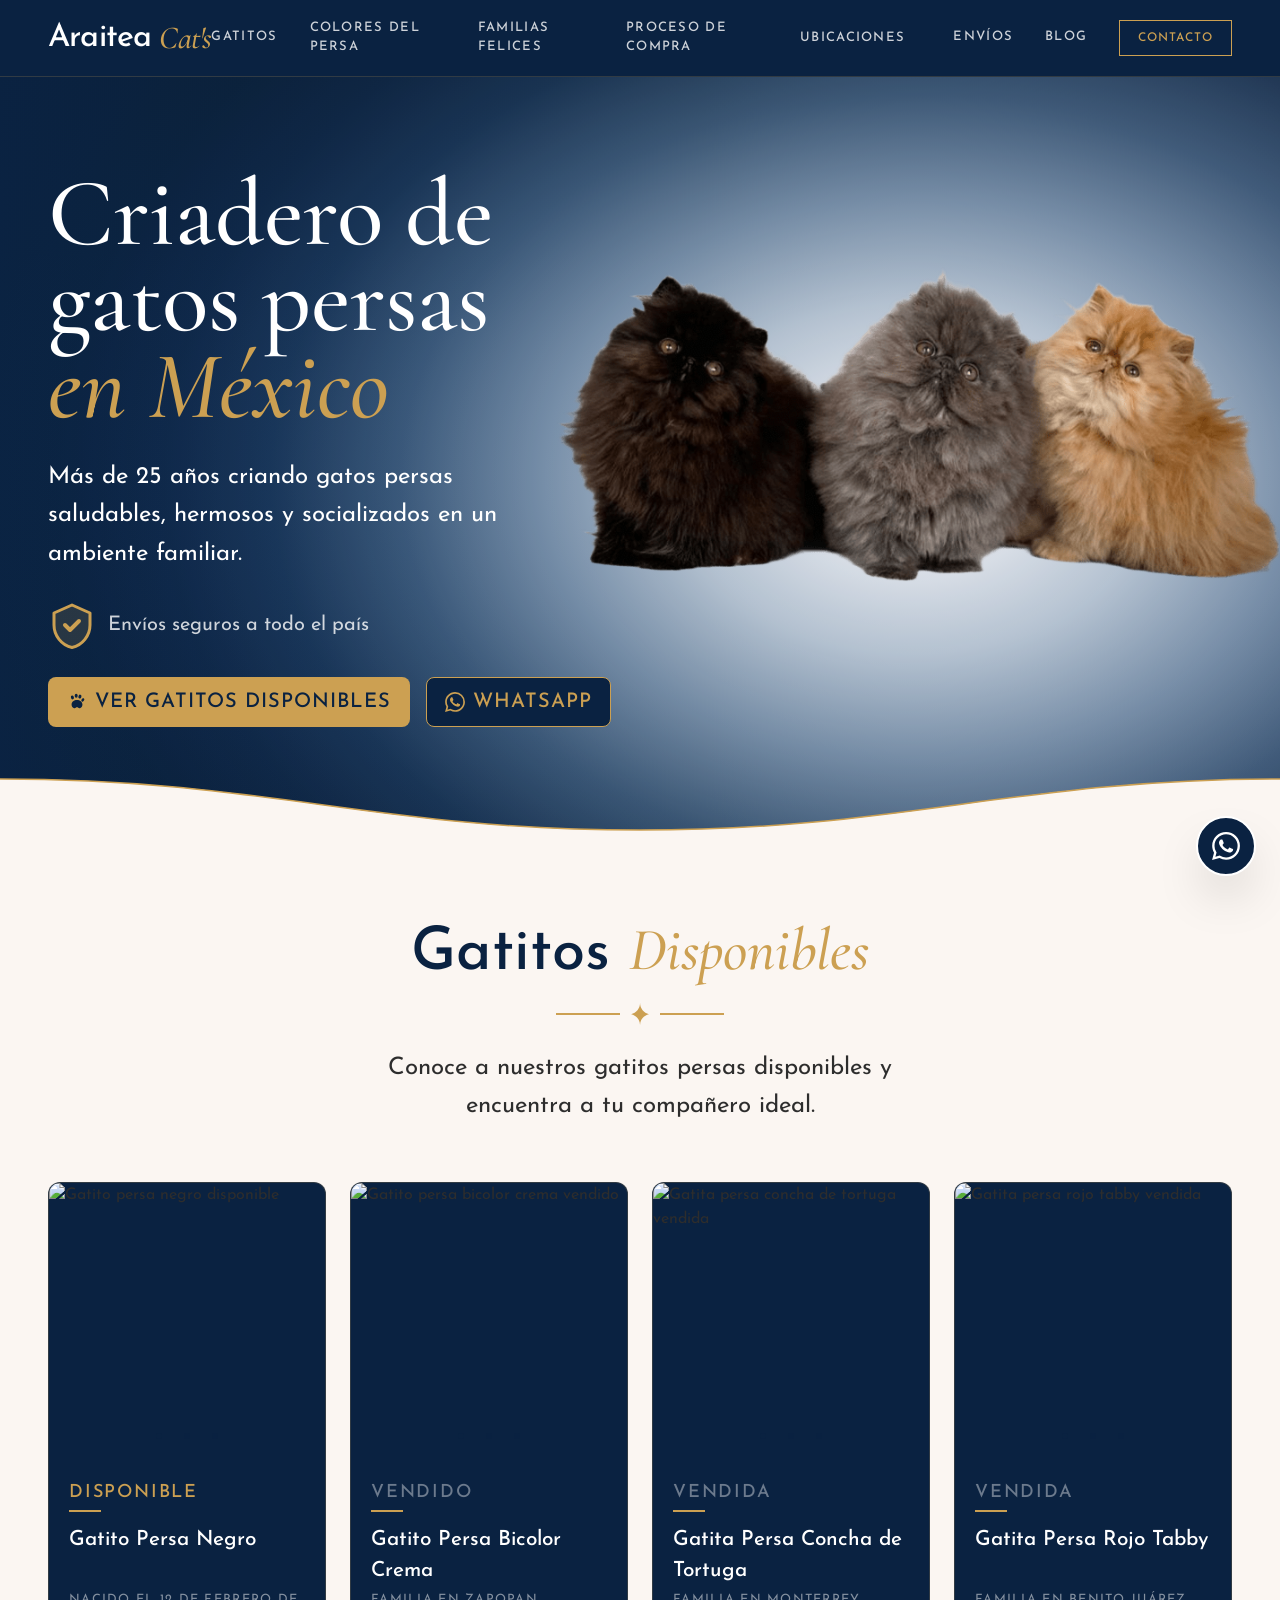
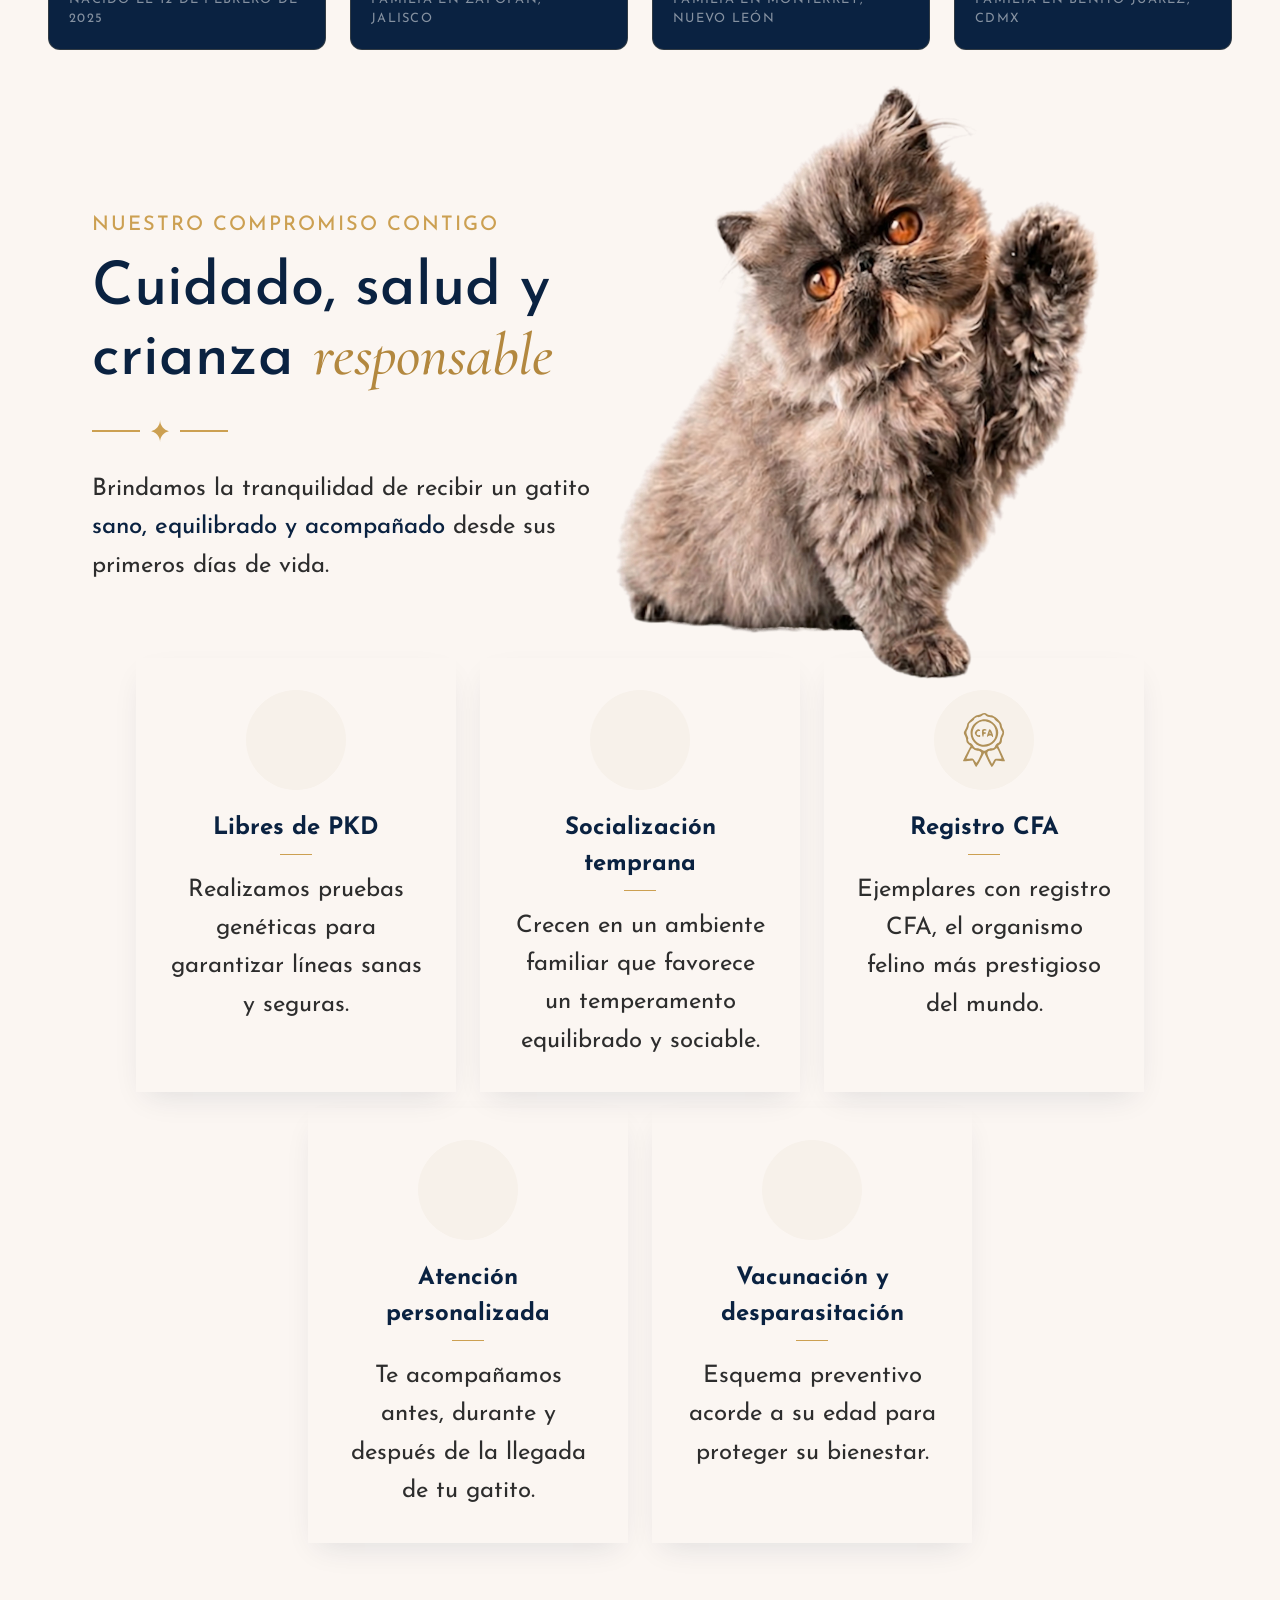
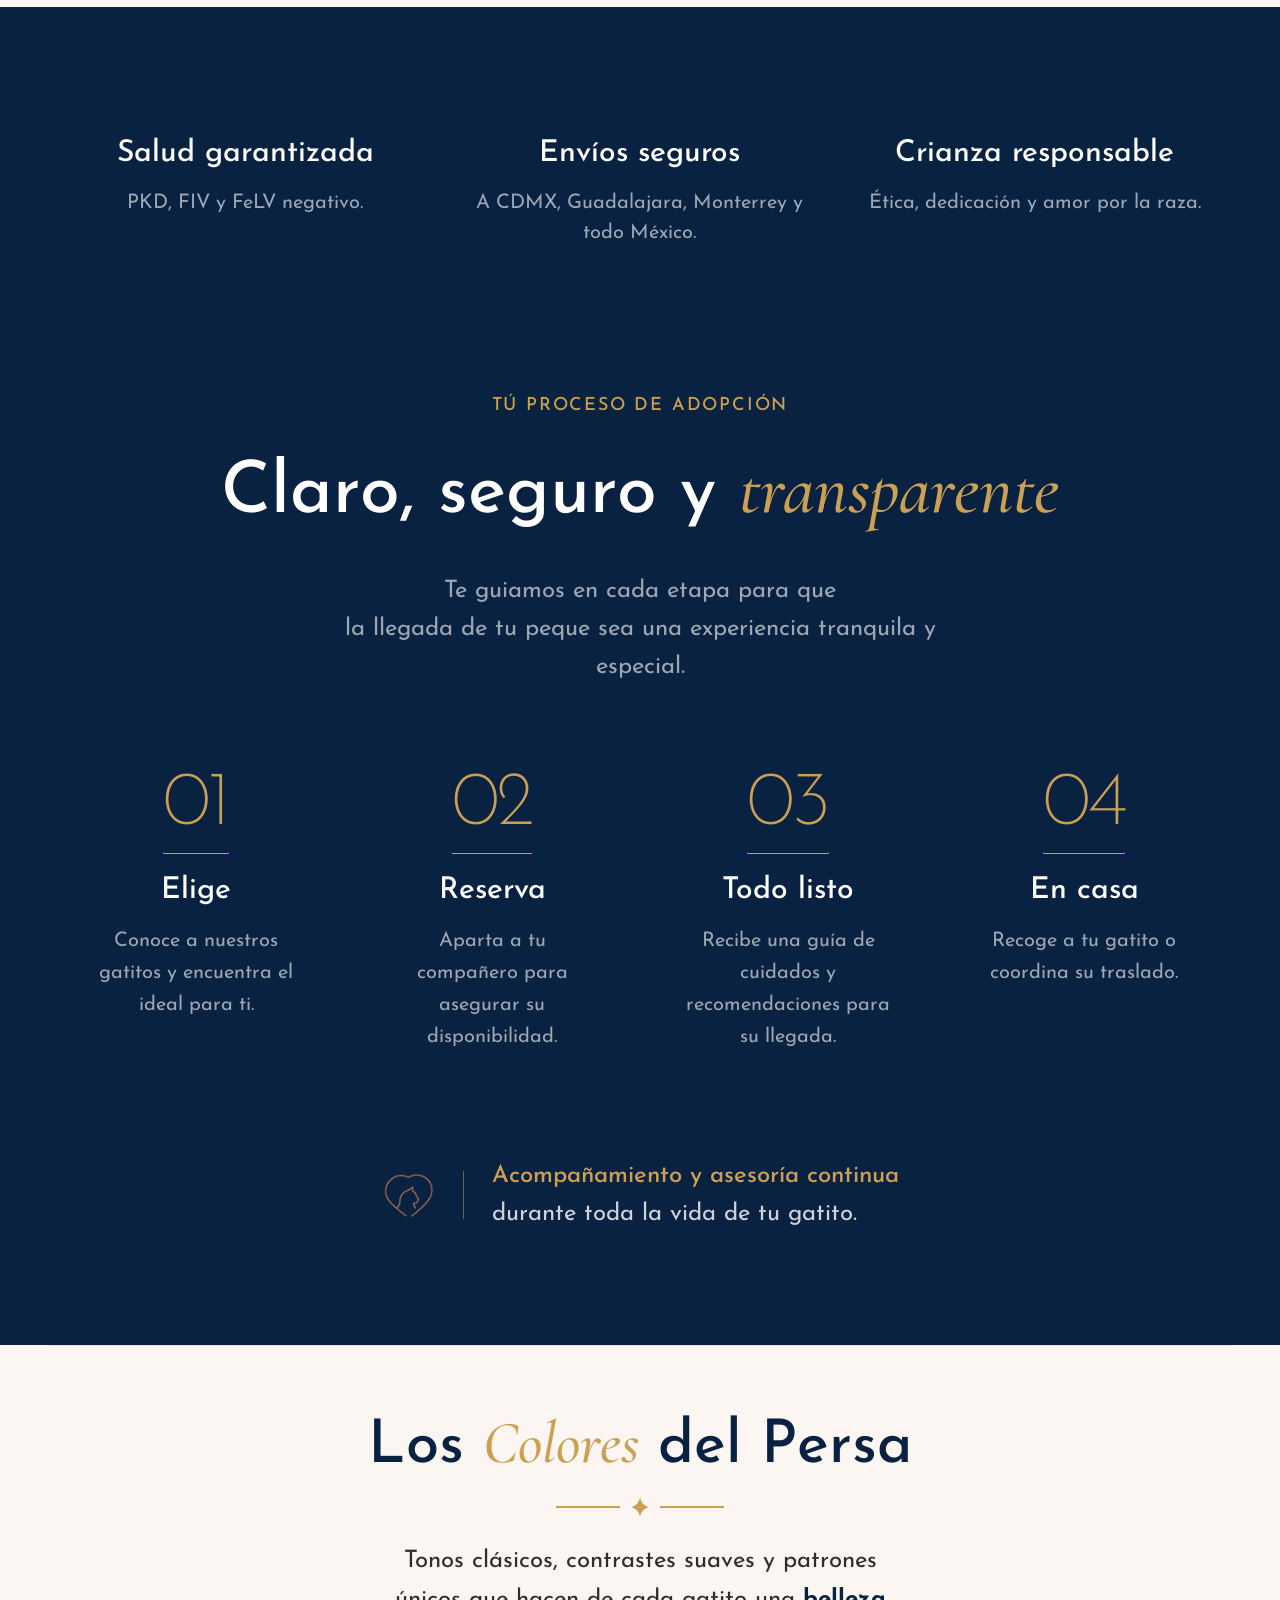
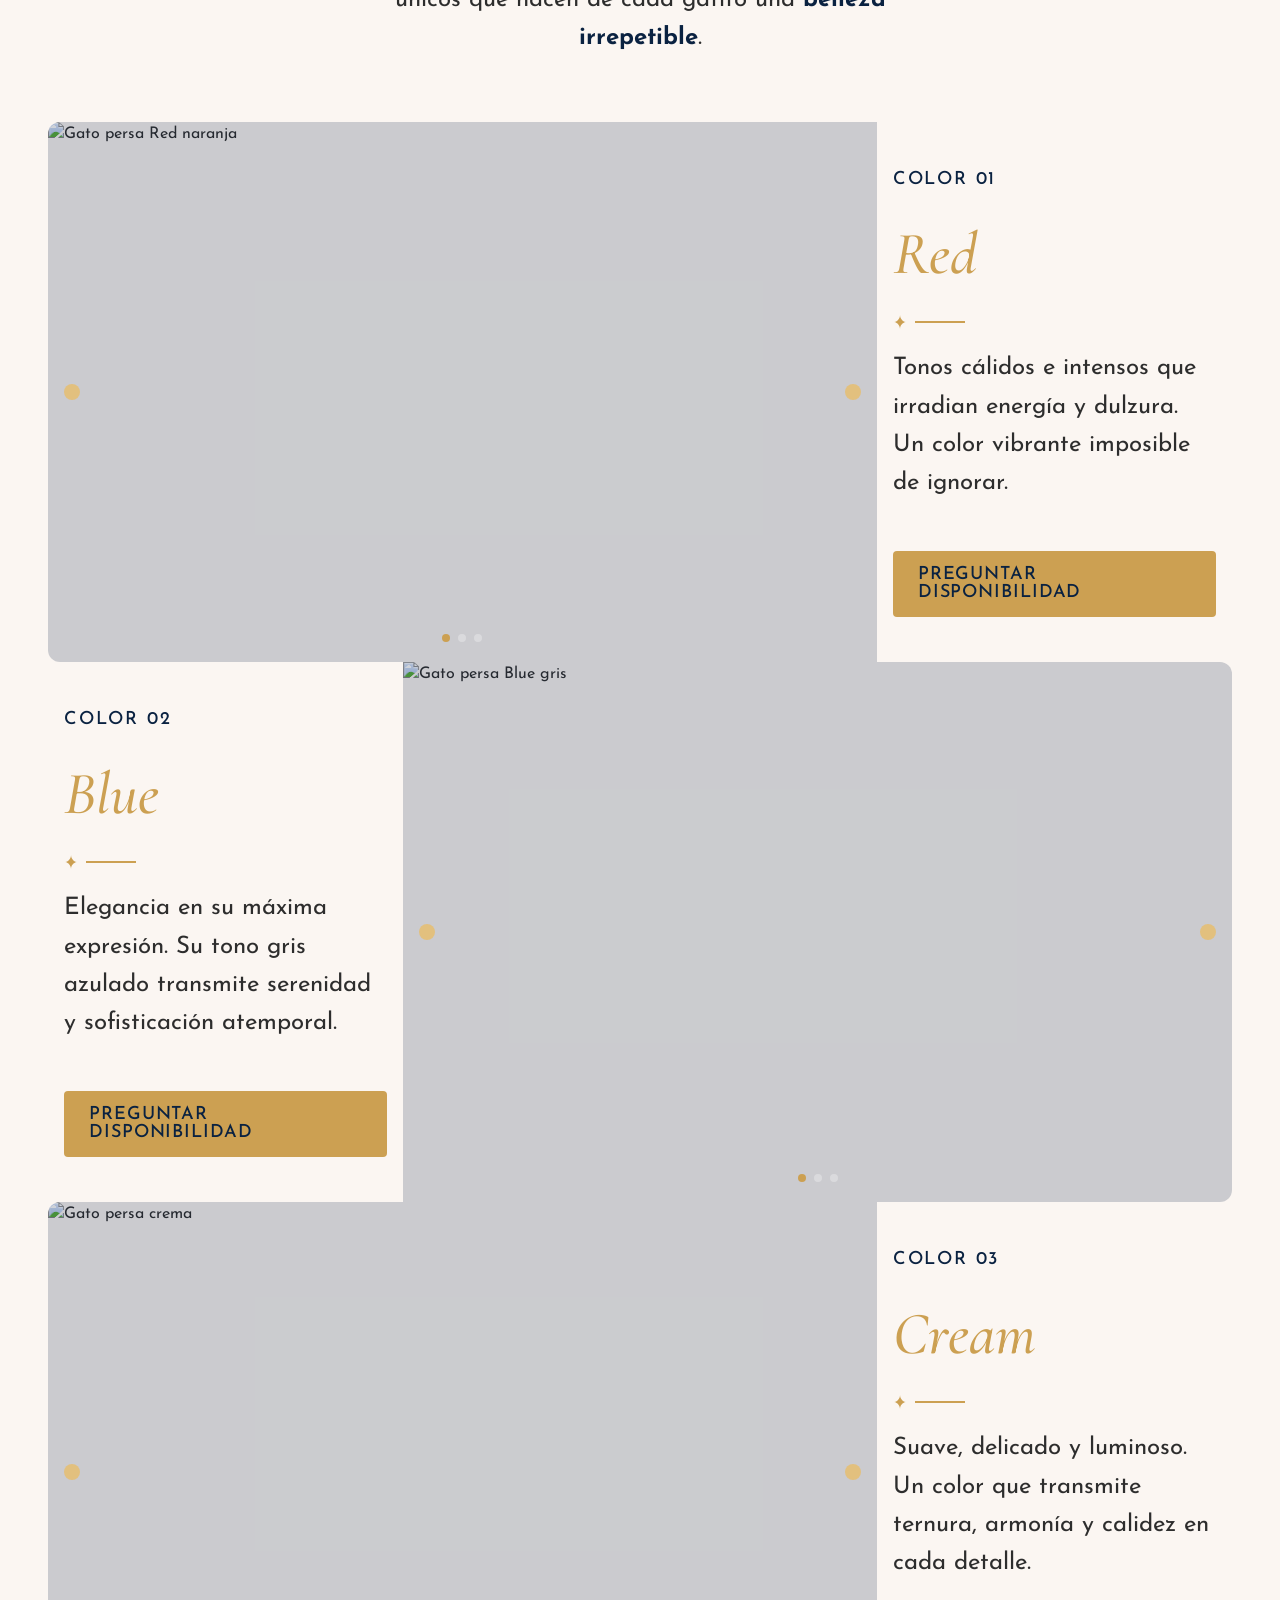
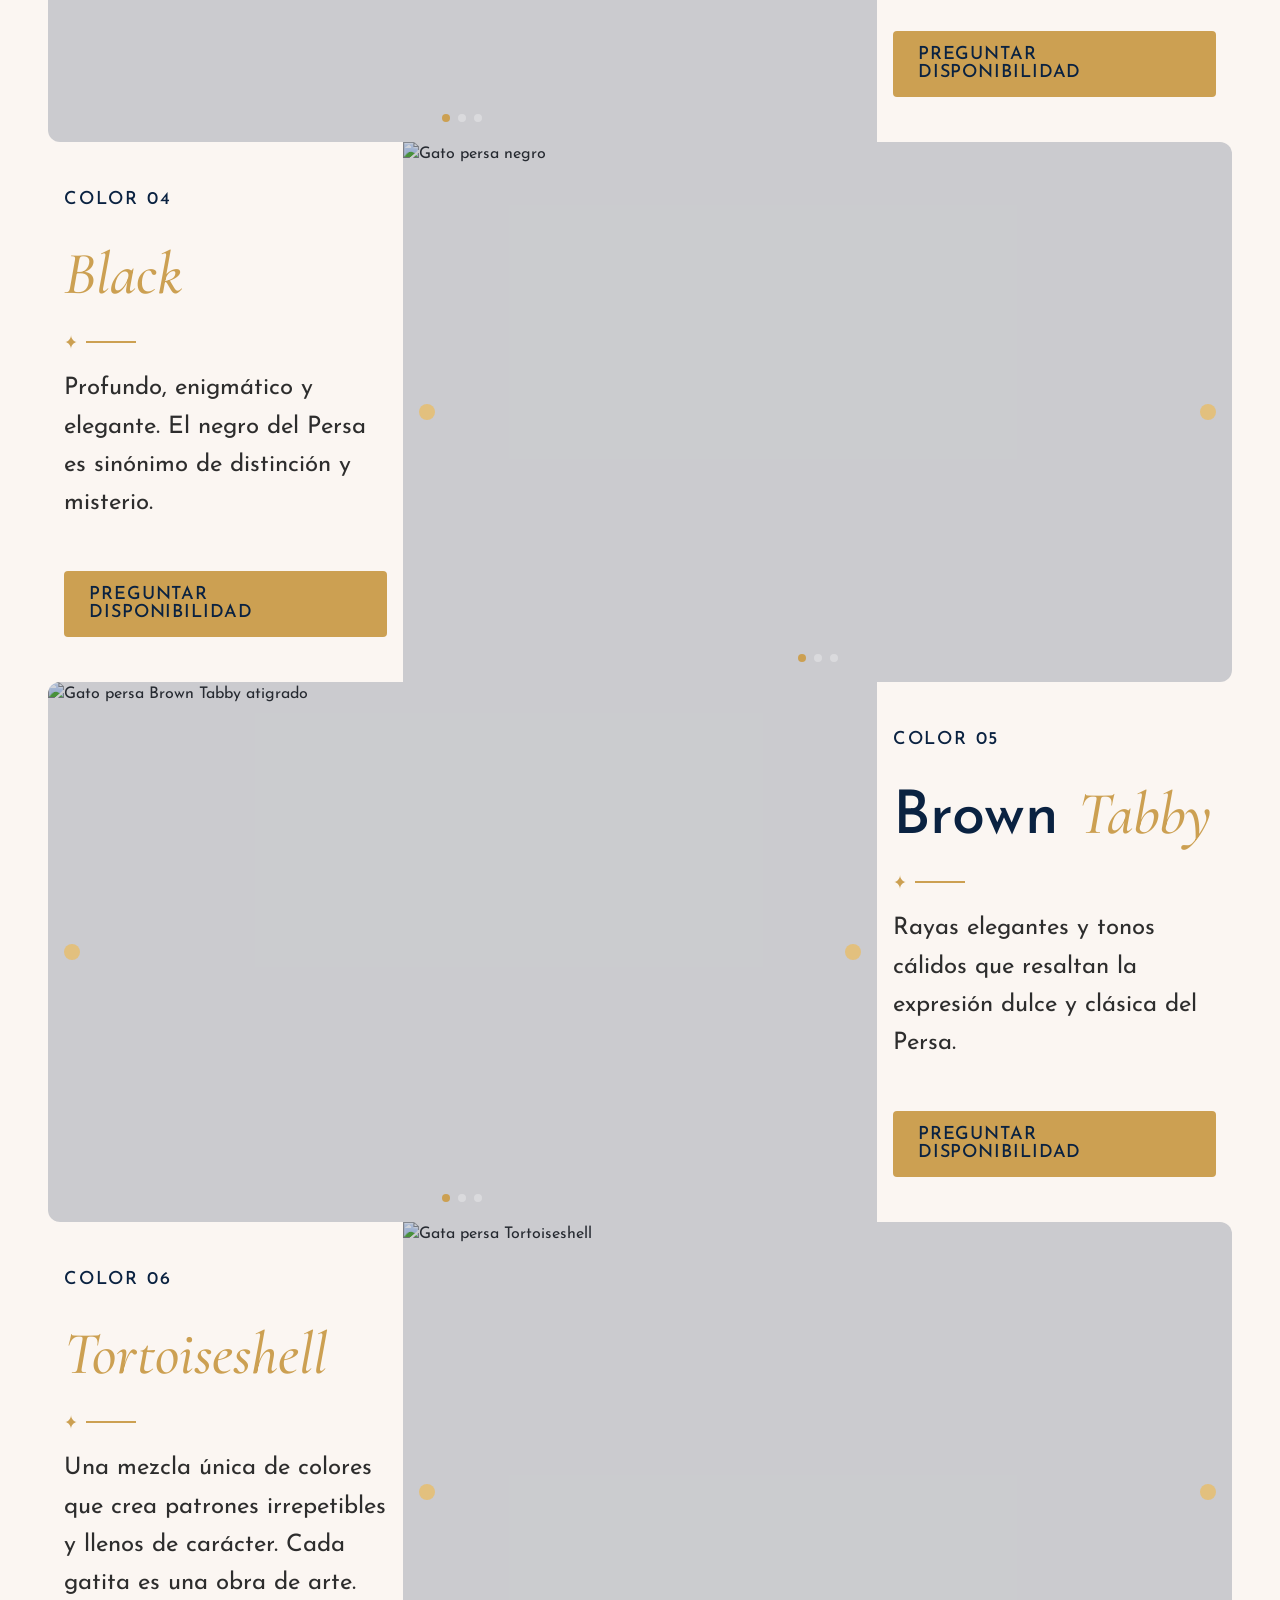
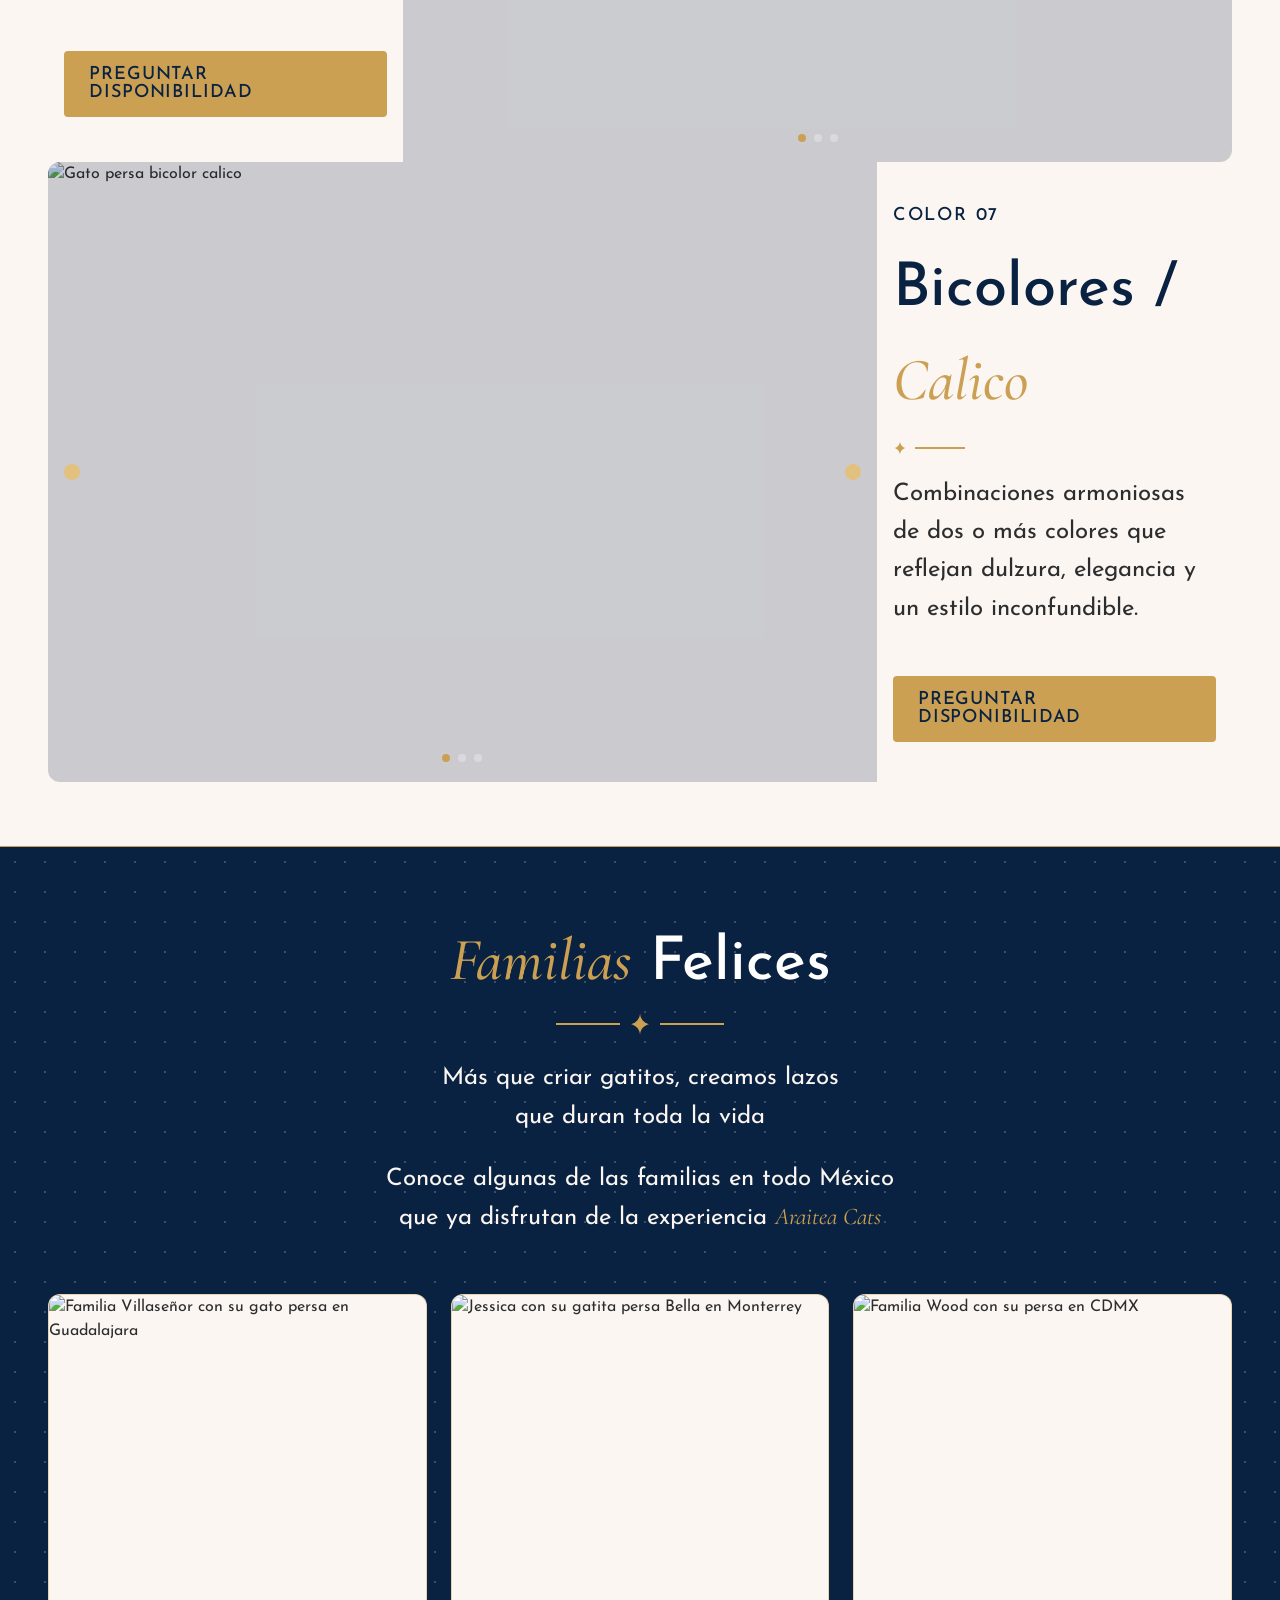
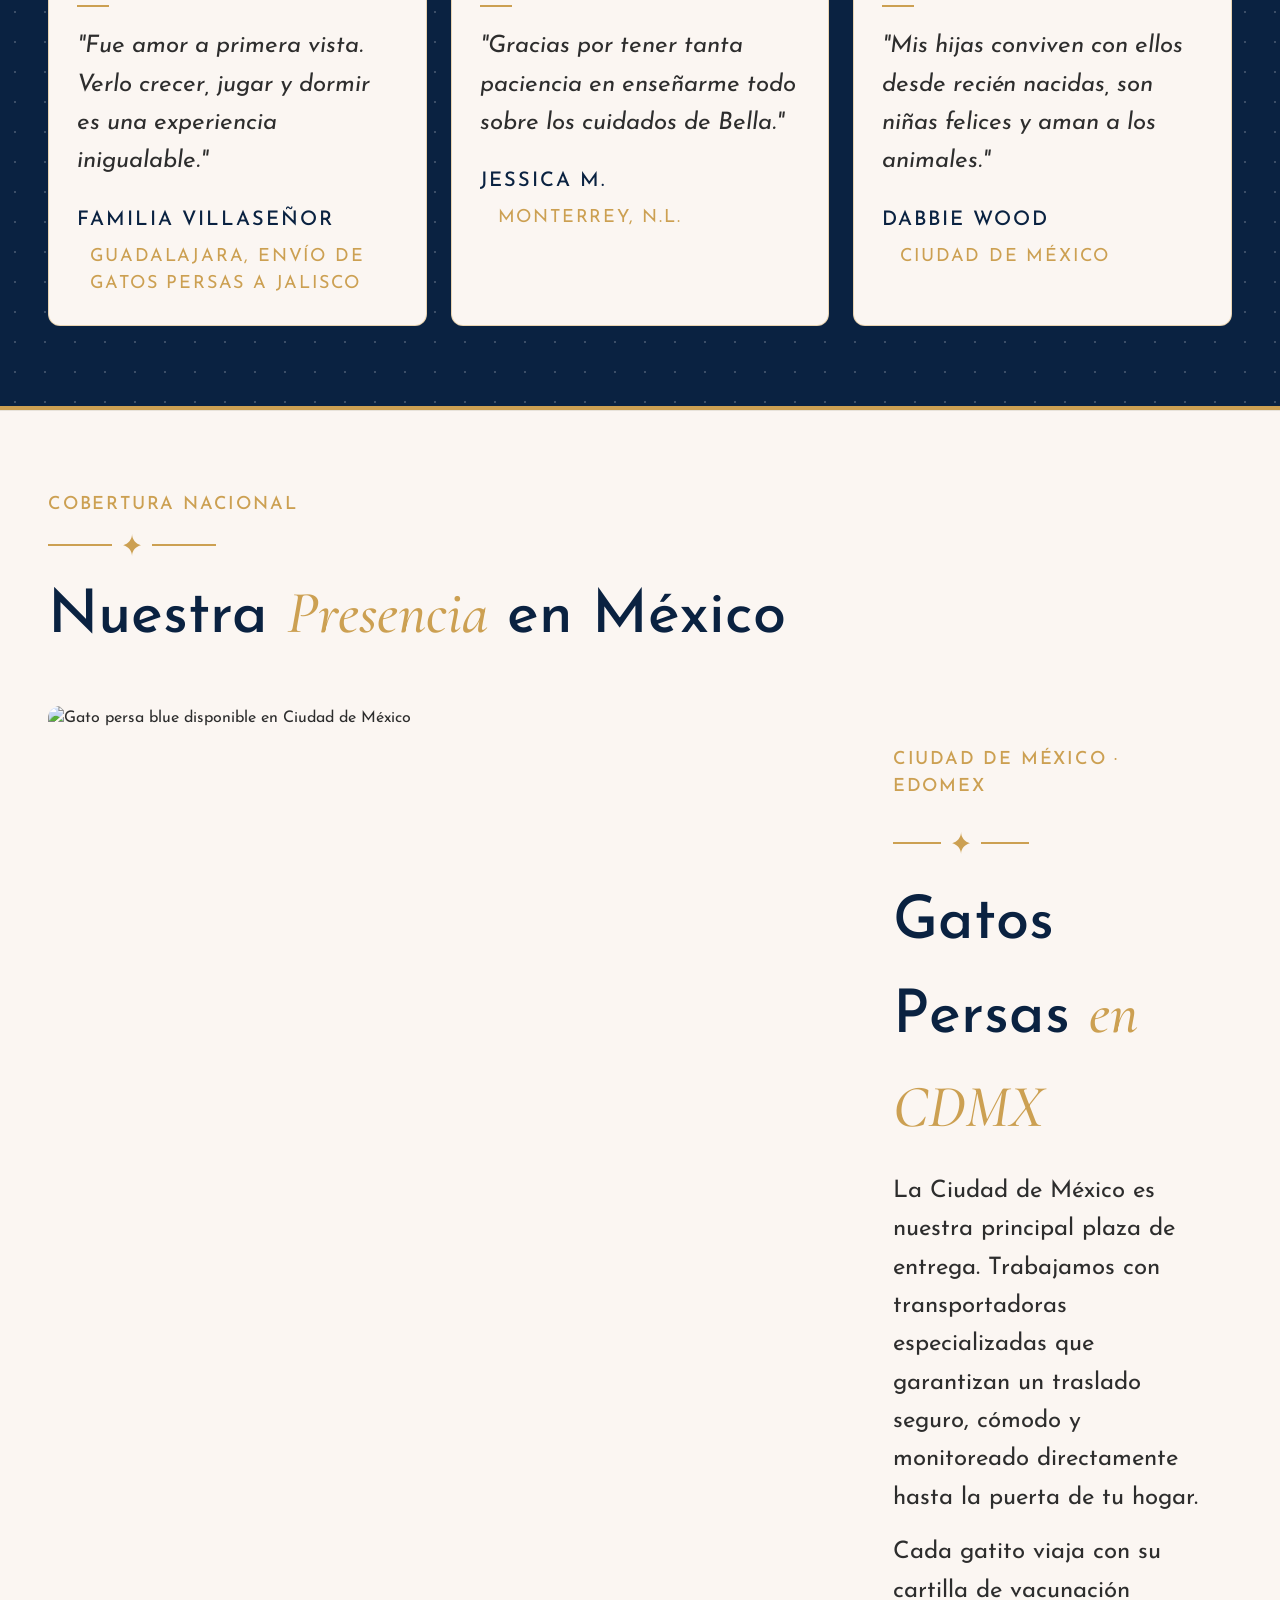
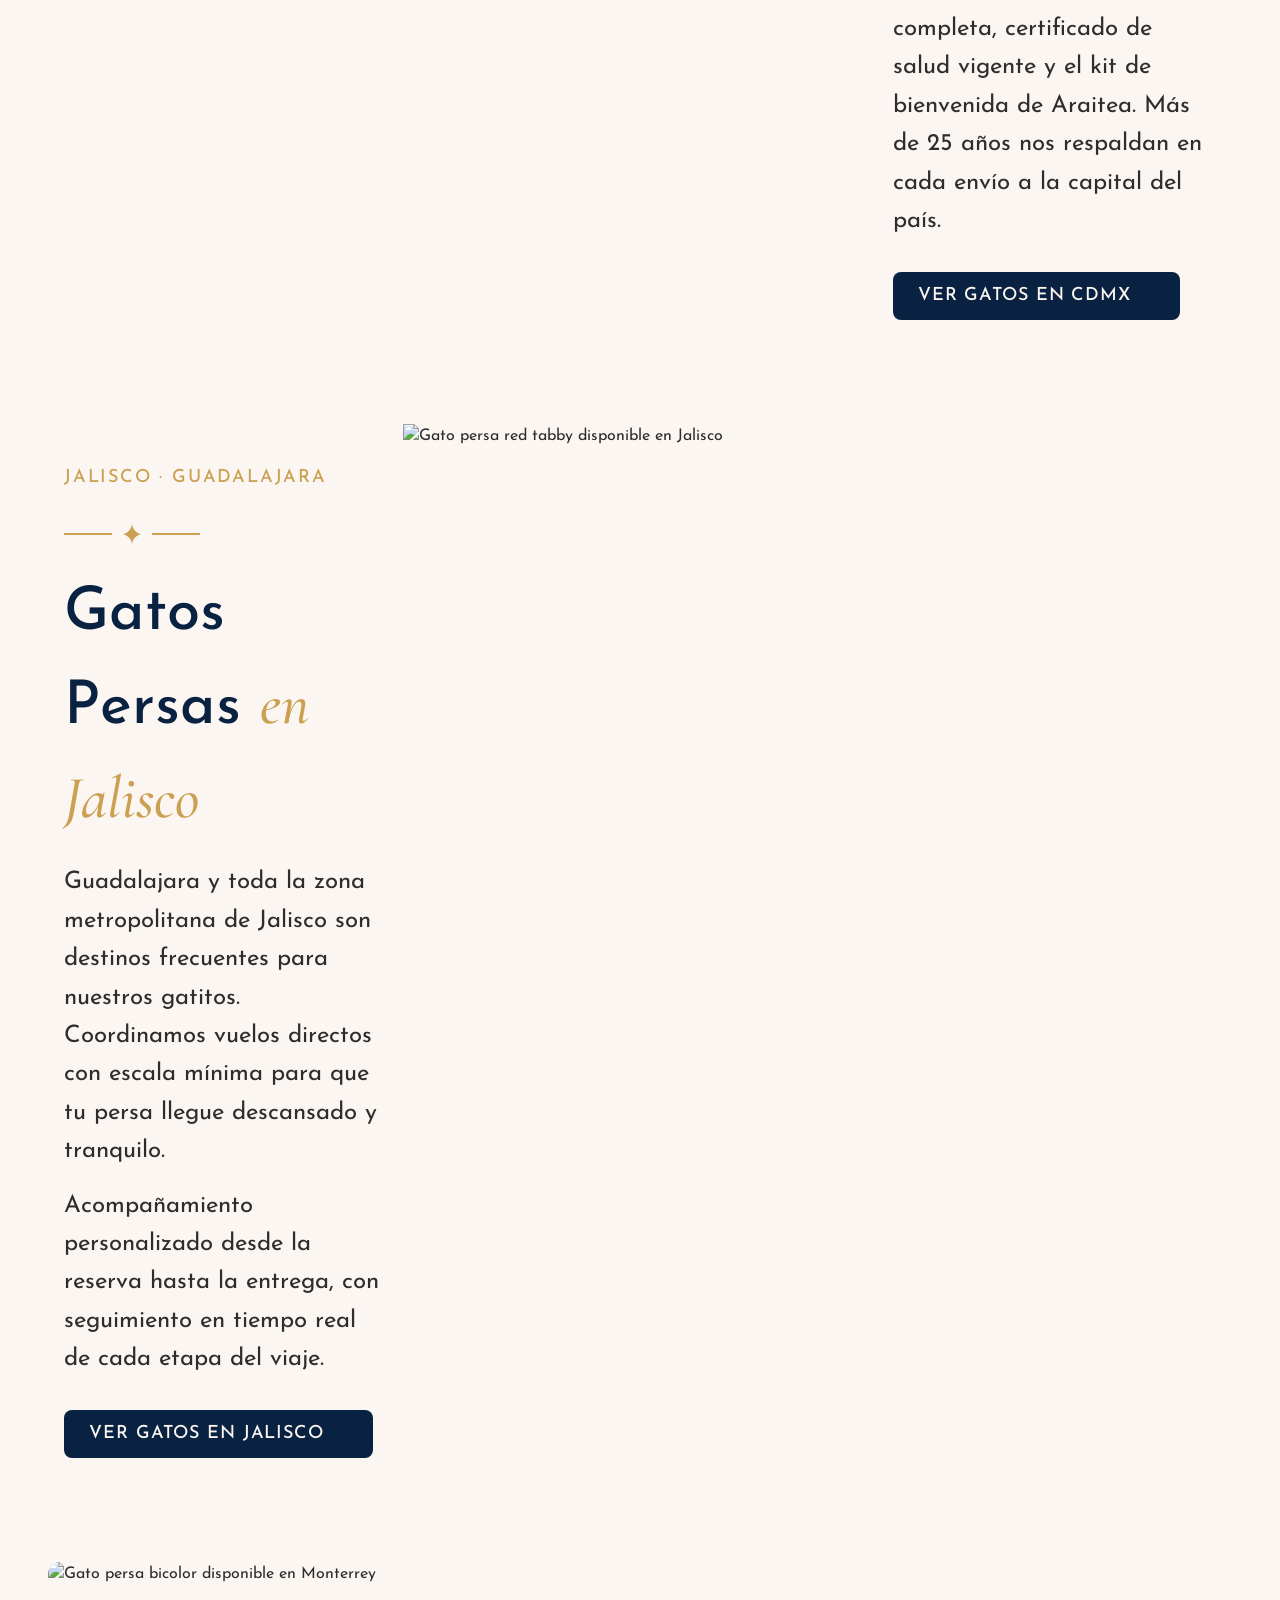
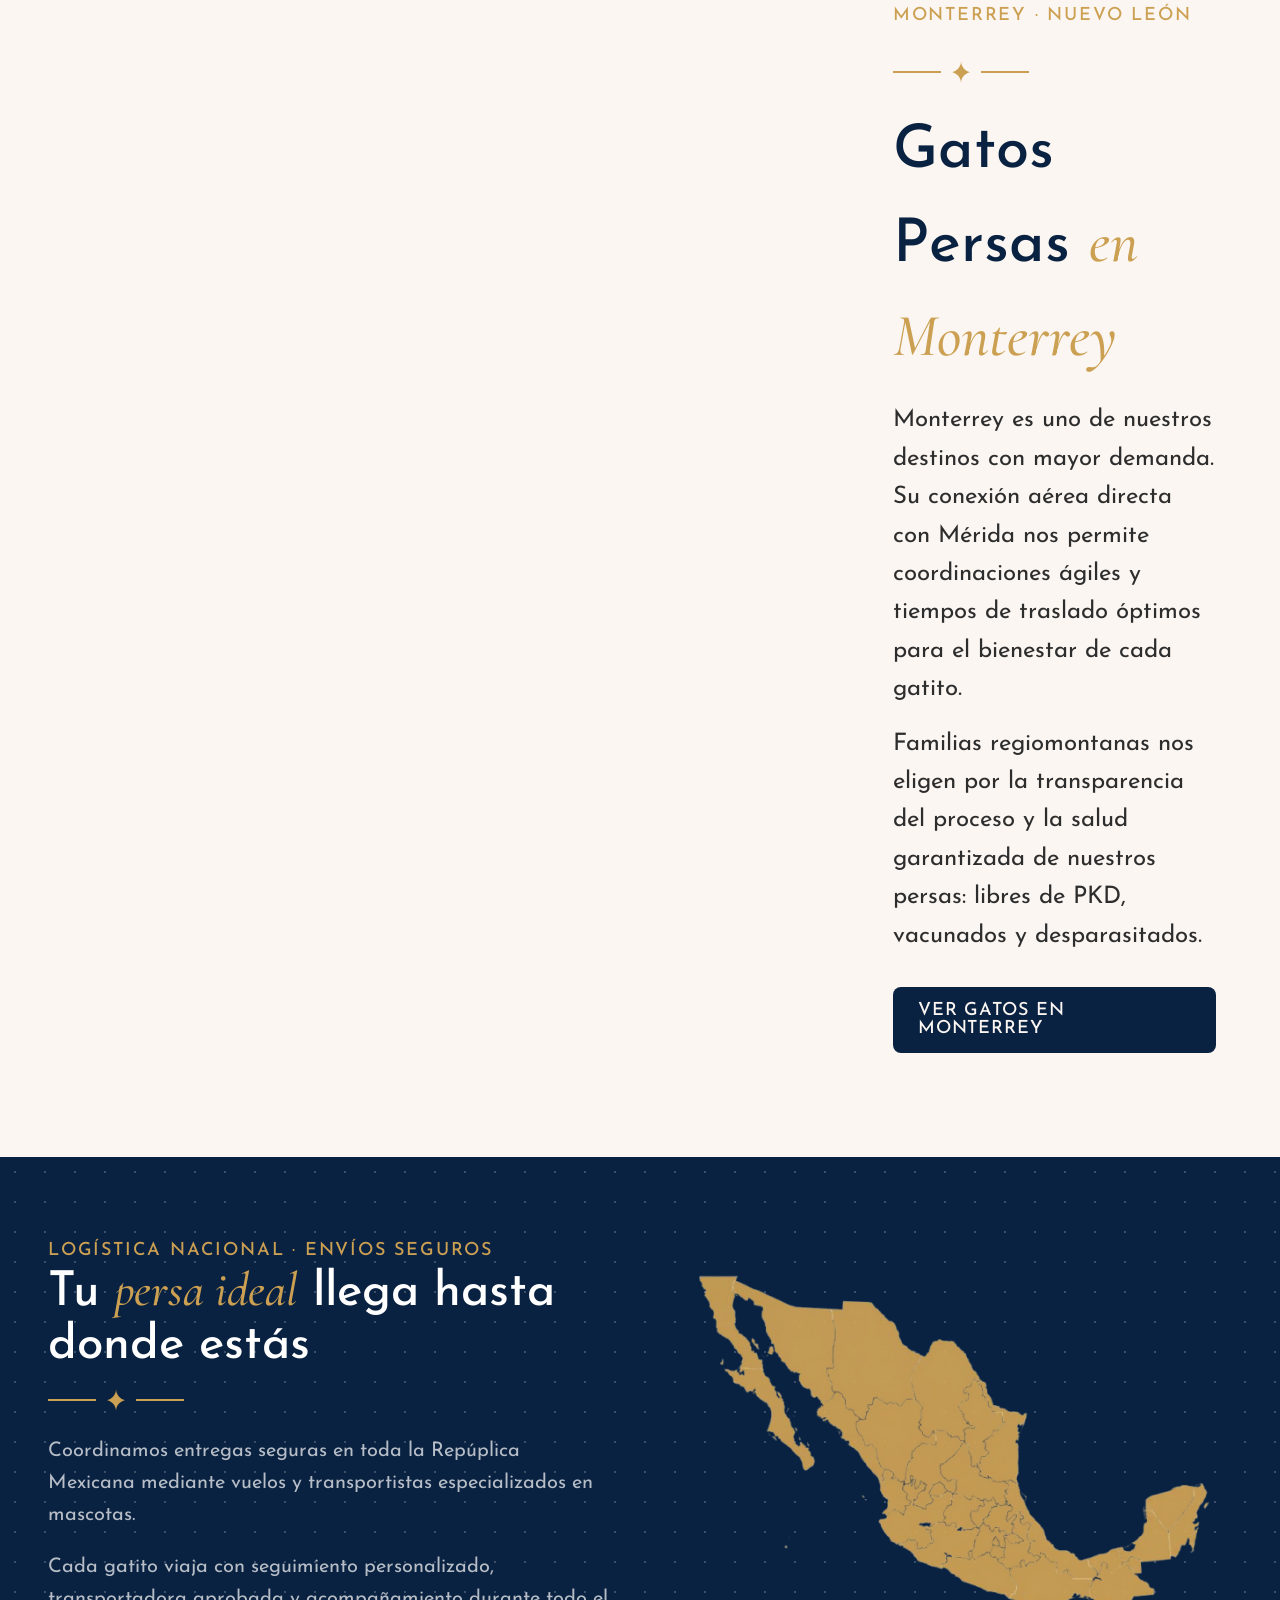
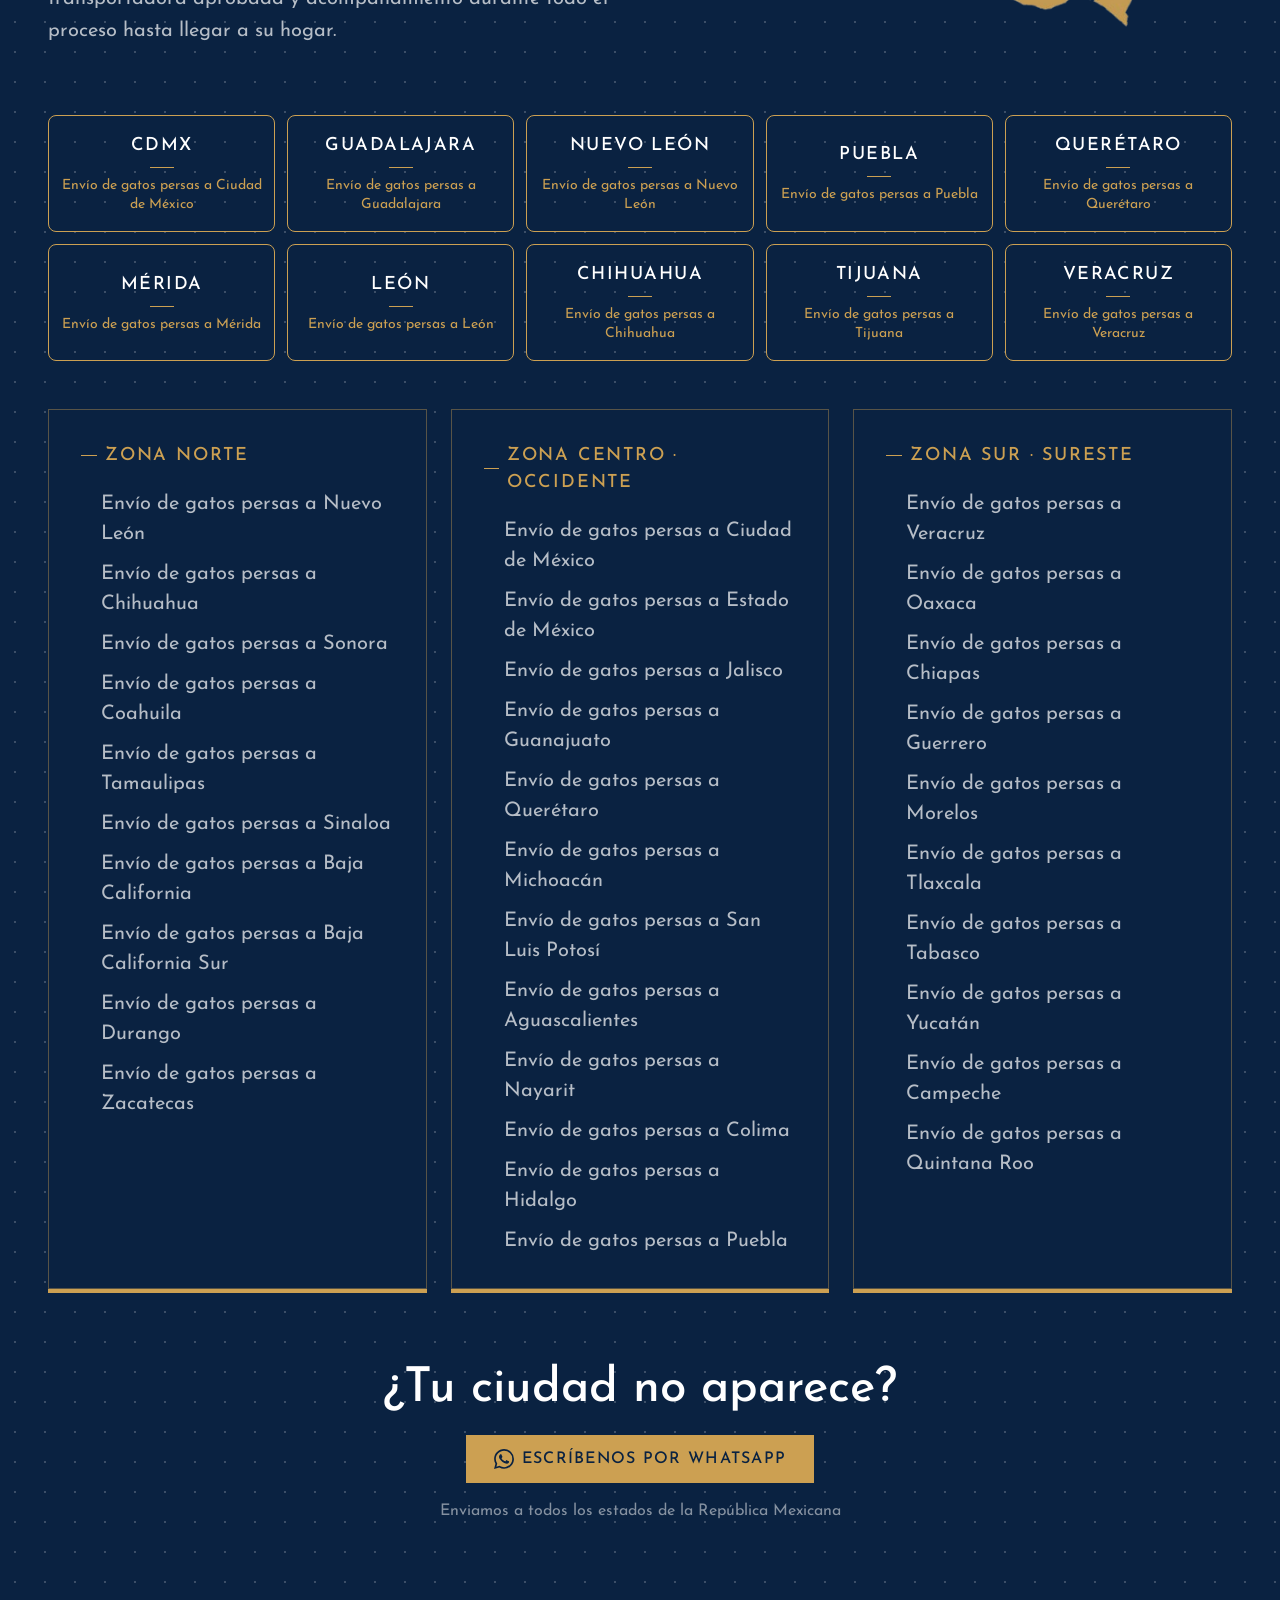
==== commit 1f806ed5: "Refactor HTML structure for cat sales pages in Jalisco and Monterrey to include star dividers for im" ====
--- a/index.html
+++ b/index.html
@@ -287,7 +287,11 @@
 						<h2 class="section-title">
 							Gatitos <span class="gold-italic">Disponibles</span>
 						</h2>
-						<div class="divider-gold divider-gold--center"></div>
+						<div class="divider-star-row">
+							<div class="divider-gold"></div>
+							<img src="/assets/icons/star.svg" alt="" aria-hidden="true" class="divider-star-row__icon" />
+							<div class="divider-gold"></div>
+						</div>
 						<p class="section-lede">
 							Conoce a nuestros gatitos persas disponibles y encuentra a tu
 							compañero ideal.
@@ -486,7 +490,11 @@
 								Cuidado, salud y crianza
 								<span class="gold-italic">responsable</span>
 							</h2>
-							<div class="commitment__divider"></div>
+							<div class="divider-star-row commitment__divider">
+							<div class="divider-gold divider-gold--md"></div>
+							<img src="/assets/icons/star.svg" alt="" aria-hidden="true" class="divider-star-row__icon" />
+							<div class="divider-gold divider-gold--md"></div>
+						</div>
 							<p class="commitment__description">
 								Brindamos la tranquilidad de recibir un gatito
 								<span class="commitment__description-accent"
@@ -782,7 +790,11 @@
 						<h2 class="section-title">
 							Los <span class="gold-italic">Colores</span> del Persa
 						</h2>
-						<div class="divider-gold divider-gold--center"></div>
+						<div class="divider-star-row">
+							<div class="divider-gold"></div>
+							<img src="/assets/icons/star.svg" alt="" aria-hidden="true" class="divider-star-row__icon" />
+							<div class="divider-gold"></div>
+						</div>
 						<p class="section-lede">
 							Tonos clásicos, contrastes suaves y patrones únicos que hacen de
 							cada gatito una
@@ -1354,6 +1366,7 @@
 								class="divider-star-row__icon"
 								aria-hidden="true"
 							/>
+							<div class="divider-gold"></div>
 						</div>
 						<h2 class="section-title">
 							Nuestra <span class="gold-italic">Presencia</span> en México
@@ -1380,6 +1393,7 @@
 									class="divider-star-row__icon"
 									aria-hidden="true"
 								/>
+								<div class="divider-gold divider-gold--md"></div>
 							</div>
 							<h3 class="location-row__title">
 								Gatos Persas <span class="gold-italic">en CDMX</span>
@@ -1421,6 +1435,7 @@
 									class="divider-star-row__icon"
 									aria-hidden="true"
 								/>
+								<div class="divider-gold divider-gold--md"></div>
 							</div>
 							<h3 class="location-row__title">
 								Gatos Persas <span class="gold-italic">en Jalisco</span>
@@ -1475,6 +1490,7 @@
 									class="divider-star-row__icon"
 									aria-hidden="true"
 								/>
+								<div class="divider-gold divider-gold--md"></div>
 							</div>
 							<h3 class="location-row__title">
 								Gatos Persas <span class="gold-italic">en Monterrey</span>
@@ -1524,7 +1540,11 @@
 								Tu <span class="gold-italic">persa ideal</span> llega hasta
 								donde estás
 							</h3>
-							<div class="divider-gold divider-gold--md"></div>
+							<div class="divider-star-row">
+								<div class="divider-gold divider-gold--md"></div>
+								<img src="/assets/icons/star.svg" alt="" aria-hidden="true" class="divider-star-row__icon" />
+								<div class="divider-gold divider-gold--md"></div>
+							</div>
 							<p
 								class="section-lede section-lede--light"
 								style="font-size: 1.25rem; max-width: 36rem"
@@ -1795,7 +1815,11 @@
 						<h2 class="section-title">
 							Preguntas <span class="gold-italic">Frecuentes</span>
 						</h2>
-						<div class="divider-gold divider-gold--center"></div>
+						<div class="divider-star-row">
+							<div class="divider-gold"></div>
+							<img src="/assets/icons/star.svg" alt="" aria-hidden="true" class="divider-star-row__icon" />
+							<div class="divider-gold"></div>
+						</div>
 					</div>
 
 					<div class="faq__list" id="faq-container">
--- a/assets/css/styles.css
+++ b/assets/css/styles.css
@@ -155,12 +155,46 @@
 	font-size: 1.5rem;
 	color: var(--c-charcoal);
 	line-height: 1.6;
-	max-width: 42rem;
 	margin-inline: auto;
+}
+.section-lede:first-of-type {
+	max-width: 400px;
+}
+.section-lede:last-of-type {
+	max-width: 542px;
 }
 
 .section-lede--light {
 	color: rgba(255, 255, 255, 0.7);
+}
+
+.section-lede--cream {
+	color: var(--c-cream);
+}
+
+.divider-star-row {
+	display: flex;
+	align-items: center;
+	justify-content: center;
+	gap: 10px;
+	margin: 1rem 0 1.5rem;
+}
+
+.divider-star-row .divider-gold {
+	margin: 0;
+	flex-shrink: 0;
+}
+
+.location-row__text .divider-star-row,
+#presencia .divider-star-row,
+.shipping .divider-star-row {
+	justify-content: flex-start;
+}
+
+.divider-star-row__icon {
+	width: 20px;
+	height: 22px;
+	flex-shrink: 0;
 }
 
 .divider-gold {
@@ -197,18 +231,15 @@
 	margin-bottom: 1rem;
 }
 
-.section-head .divider-gold {
-	margin-inline: auto;
-}
 
 .section-head .section-lede {
 	margin-top: 1.5rem;
 }
 
-/* ── 6. BUTTONS ──────────────────────────────────────────────── */
 .btn {
 	display: inline-flex;
 	align-items: center;
+	justify-content: center;
 	gap: 0.5rem;
 	font-family: var(--ff-sans);
 	font-size: 1.125rem;
@@ -222,7 +253,7 @@
 		color var(--t-base),
 		border-color var(--t-base),
 		opacity var(--t-base);
-	border: none;
+	border: 1px solid transparent;
 	line-height: 1;
 }
 
@@ -253,6 +284,19 @@
 
 .btn--whatsapp:hover {
 	opacity: 0.9;
+}
+
+/* WhatsApp button — dark navy bg, gold border, respects color palette */
+.btn--outline-whatsapp {
+	background: var(--c-navy);
+	color: var(--c-gold);
+	border: 1px solid var(--c-gold);
+}
+
+.btn--outline-whatsapp:hover {
+	background: var(--c-gold);
+	color: var(--c-navy);
+	border-color: var(--c-gold);
 }
 
 .btn--lg {
@@ -262,7 +306,7 @@
 }
 
 .btn--sharp {
-	border-radius: 0;
+	border-radius: 4px;
 }
 
 .btn__icon {
@@ -272,10 +316,10 @@
 }
 
 /* ── 7. NAVBAR ───────────────────────────────────────────────── */
+/* ── NAVBAR ──────────────────────────────────────────────────── */
 .navbar {
 	background: var(--c-navy);
 	border-bottom: 1px solid rgba(204, 160, 82, 0.2);
-	padding-block: 1rem;
 	position: sticky;
 	top: 0;
 	z-index: 50;
@@ -285,19 +329,29 @@
 	display: flex;
 	justify-content: space-between;
 	align-items: center;
-}
-
+	padding-block: 0.875rem;
+}
+
+/* ── Logo ── */
 .navbar__logo {
 	display: inline-flex;
 	align-items: center;
-	gap: 0.75rem;
-	font-family: var(--ff-sans);
-	font-size: 2.25rem;
+	gap: 0.5rem;
+	font-family: var(--ff-sans);
+	font-size: 1.5rem;
 	font-weight: 500;
 	color: var(--c-white);
 	letter-spacing: -0.025em;
-}
-
+	white-space: nowrap;
+}
+
+@media (min-width: 768px) {
+	.navbar__logo {
+		font-size: 2rem;
+	}
+}
+
+/* ── Desktop menu ── */
 .navbar__menu {
 	display: none;
 	align-items: center;
@@ -310,11 +364,12 @@
 	}
 }
 
+/* ── Nav links ── */
 .nav-link {
 	position: relative;
 	padding-bottom: 2px;
 	font-family: var(--ff-sans);
-	font-size: 1.125rem;
+	font-size: 0.8125rem;
 	font-weight: 500;
 	text-transform: uppercase;
 	letter-spacing: 0.1em;
@@ -348,6 +403,7 @@
 	padding-block: 0.5rem;
 }
 
+/* ── Dropdown ── */
 .nav-dropdown {
 	position: relative;
 }
@@ -381,7 +437,7 @@
 	display: block;
 	padding: 0.75rem 1.25rem;
 	font-family: var(--ff-sans);
-	font-size: 1.125rem;
+	font-size: 0.8125rem;
 	text-transform: uppercase;
 	letter-spacing: 0.1em;
 	color: rgba(255, 255, 255, 0.7);
@@ -403,28 +459,49 @@
 	border-top: 1px solid rgba(204, 160, 82, 0.2);
 }
 
+/* ── CTA button ── */
 .navbar__cta {
 	display: inline-flex;
 	align-items: center;
 	gap: 0.5rem;
+	background: var(--c-navy);
+	color: var(--c-gold);
+	border: 1px solid var(--c-gold);
+	font-family: var(--ff-sans);
+	font-size: 0.75rem;
+	font-weight: 500;
+	text-transform: uppercase;
+	letter-spacing: 0.08em;
+	padding: 0.5rem 1.125rem;
+	transition:
+		background-color var(--t-base),
+		color var(--t-base);
+	white-space: nowrap;
+}
+
+.navbar__cta:hover {
 	background: var(--c-gold);
 	color: var(--c-navy);
-	font-family: var(--ff-sans);
-	font-size: 1.125rem;
-	font-weight: 500;
-	text-transform: uppercase;
-	letter-spacing: 0.05em;
-	padding: 0.625rem 1.25rem;
-	border-radius: 0.5rem;
-	transition: background-color var(--t-base);
-}
-
-.navbar__cta:hover {
-	background: var(--c-gold-light);
-}
-
+}
+
+/* ── Hamburger toggle ── */
 .navbar__toggle {
+	display: flex;
+	align-items: center;
+	justify-content: center;
+	width: 2.5rem;
+	height: 2.5rem;
 	color: rgba(255, 255, 255, 0.8);
+	border: 1px solid rgba(255, 255, 255, 0.15);
+	transition:
+		color var(--t-base),
+		border-color var(--t-base);
+	flex-shrink: 0;
+}
+
+.navbar__toggle:hover {
+	color: var(--c-gold);
+	border-color: rgba(204, 160, 82, 0.4);
 }
 
 @media (min-width: 768px) {
@@ -434,22 +511,21 @@
 }
 
 .navbar__toggle-icon {
-	width: 1.75rem;
-	height: 1.75rem;
-}
-
+	width: 1.25rem;
+	height: 1.25rem;
+}
+
+/* ── Mobile drawer ── */
 .navbar__mobile {
-	display: none;
-	flex-direction: column;
-	gap: 1rem;
-	margin-top: 1rem;
-	padding-top: 1rem;
-	border-top: 1px solid rgba(204, 160, 82, 0.2);
-	text-align: center;
+	overflow: hidden;
+	max-height: 0;
+	transition: max-height 0.35s ease;
 }
 
 .navbar__mobile.is-open {
-	display: flex;
+	max-height: 100vh;
+	height: 100vh;
+	overflow-y: auto;
 }
 
 @media (min-width: 768px) {
@@ -458,59 +534,97 @@
 	}
 }
 
+.navbar__mobile-inner {
+	overflow: hidden;
+	padding-bottom: 0;
+	transition: padding-bottom 0.35s ease;
+}
+
+.navbar__mobile.is-open .navbar__mobile-inner {
+	padding-bottom: 1.25rem;
+}
+
+.navbar__mobile-top-rule {
+	height: 1px;
+	background: rgba(204, 160, 82, 0.2);
+	margin-bottom: 1.25rem;
+}
+
+.navbar__mobile-links {
+	display: flex;
+	flex-direction: column;
+	gap: 0;
+}
+
 .navbar__mobile-link {
-	font-family: var(--ff-sans);
-	font-size: 1.125rem;
+	display: block;
+	padding: 0.75rem 0;
+	font-family: var(--ff-sans);
+	font-size: 0.8125rem;
 	font-weight: 500;
 	text-transform: uppercase;
 	letter-spacing: 0.1em;
 	color: rgba(255, 255, 255, 0.8);
+	border-bottom: 1px solid rgba(255, 255, 255, 0.06);
 	transition: color var(--t-base);
 }
 
+.navbar__mobile-link:last-of-type {
+	border-bottom: none;
+}
+
 .navbar__mobile-link:hover {
 	color: var(--c-gold);
 }
 
 .navbar__mobile-group {
-	border-block: 1px solid rgba(204, 160, 82, 0.1);
-	padding-block: 0.75rem;
+	border-bottom: 1px solid rgba(255, 255, 255, 0.06);
+	padding-block: 0.5rem;
 	display: flex;
 	flex-direction: column;
-	gap: 0.75rem;
+	gap: 0;
 }
 
 .navbar__mobile-group-title {
-	font-family: var(--ff-sans);
-	font-size: 1.125rem;
+	display: block;
+	padding: 0.5rem 0;
+	font-family: var(--ff-sans);
+	font-size: 0.6875rem;
 	font-weight: 500;
 	text-transform: uppercase;
-	letter-spacing: 0.1em;
+	letter-spacing: 0.12em;
 	color: var(--c-gold);
 }
 
 .navbar__mobile-sub {
-	font-family: var(--ff-sans);
-	font-size: 1.125rem;
+	display: block;
+	padding: 0.5rem 0 0.5rem 0.875rem;
+	font-family: var(--ff-sans);
+	font-size: 0.8125rem;
 	color: rgba(255, 255, 255, 0.6);
+	transition: color var(--t-base);
+	border-left: 1px solid rgba(204, 160, 82, 0.2);
+	margin-left: 0.25rem;
 }
 
 .navbar__mobile-sub:hover {
 	color: var(--c-gold);
+	border-left-color: var(--c-gold);
 }
 
 .navbar__mobile-cta {
+	display: block;
 	background: var(--c-gold);
 	color: var(--c-navy);
 	font-family: var(--ff-sans);
-	font-size: 1.125rem;
+	font-size: 0.8125rem;
 	font-weight: 500;
 	text-transform: uppercase;
-	letter-spacing: 0.05em;
-	padding: 0.75rem 1.5rem;
-	margin-inline: auto;
-	width: 75%;
-	border-radius: 0.5rem;
+	letter-spacing: 0.08em;
+	padding: 0.875rem 1.5rem;
+	margin-top: 1.25rem;
+	text-align: center;
+	transition: background-color var(--t-base);
 }
 
 /* ── 8. HERO ─────────────────────────────────────────────────── */
@@ -521,51 +635,82 @@
 	background: linear-gradient(to right, #0a2241 0%, #0b1a28 55%, #142233 100%);
 }
 
+/* ── Mobile-first: stacked content, image as ghost behind ── */
 .hero__container {
 	display: flex;
 	flex-direction: column;
 	align-items: flex-start;
-	min-height: 110vh;
-	margin-top: -3rem;
-	padding-block-start: 1rem;
-	padding-block-end: 2rem;
-	gap: 2rem;
-}
-
+	position: relative;
+	padding-block-start: 2.5rem;
+	padding-block-end: 5rem; /* clearance above the wave */
+	gap: 0;
+}
+
+/* ── Desktop: side-by-side, image absolute ── */
 @media (min-width: 1024px) {
+	.hero {
+		min-height: max(80vh, 760px);
+	}
+
 	.hero__container {
 		flex-direction: row;
 		align-items: center;
+		min-height: max(80vh, 760px);
+		padding-block-start: 4rem;
+		padding-block-end: 5rem;
+		gap: 2rem;
 	}
 }
 
 .hero__content {
 	display: flex;
 	flex-direction: column;
-	gap: 1.75rem;
+	gap: 1.25rem;
 	width: 100%;
 	position: relative;
 	z-index: 20;
 	isolation: isolate;
-	max-width: 480px;
-}
-
+}
+
+@media (min-width: 640px) {
+	.hero__content {
+		gap: 1.5rem;
+		max-width: 520px;
+	}
+}
+
+@media (min-width: 1024px) {
+	.hero__content {
+		gap: 1.75rem;
+		max-width: 480px;
+	}
+}
+
+/* Full-width on all breakpoints — remove 70% artificial cap */
 .hero__text {
-	max-width: 70%;
-}
-
-@media (min-width: 1024px) {
-	.hero__text {
-		max-width: 100%;
-	}
-}
-
+	max-width: 100%;
+}
+
+/* ── Title: gentle progressive scale ── */
 .hero__title {
 	font-family: var(--ff-serif);
-	font-size: clamp(3.75rem, 8vw, 6rem);
+	font-size: clamp(2.5rem, 9vw, 3.5rem);
 	font-weight: 500;
 	color: var(--c-white);
-	line-height: 0.9;
+	line-height: 0.95;
+}
+
+@media (min-width: 640px) {
+	.hero__title {
+		font-size: clamp(3rem, 7vw, 4.5rem);
+	}
+}
+
+@media (min-width: 1024px) {
+	.hero__title {
+		font-size: clamp(3.75rem, 8vw, 6rem);
+		line-height: 0.9;
+	}
 }
 
 .hero__title-accent {
@@ -573,13 +718,26 @@
 	font-style: italic;
 }
 
+/* ── Description: tame on mobile ── */
 .hero__description {
 	font-family: var(--ff-sans);
-	font-size: 1.5rem;
-	color: rgba(255, 255, 255, 0.7);
+	font-size: 1rem;
+	color: var(--c-white);
 	line-height: 1.6;
 }
 
+@media (min-width: 640px) {
+	.hero__description {
+		font-size: 1.25rem;
+	}
+}
+
+@media (min-width: 1024px) {
+	.hero__description {
+		font-size: 1.5rem;
+	}
+}
+
 .hero__feature {
 	display: flex;
 	align-items: center;
@@ -587,33 +745,115 @@
 }
 
 .hero__feature-icon {
-	width: 3rem;
-	height: 3rem;
+	width: 2rem;
+	height: 2rem;
 	flex-shrink: 0;
 }
 
+@media (min-width: 1024px) {
+	.hero__feature-icon {
+		width: 3rem;
+		height: 3rem;
+	}
+}
+
 .hero__feature-text {
 	font-family: var(--ff-sans);
-	font-size: 1.25rem;
+	font-size: 0.9375rem;
 	color: rgba(255, 255, 255, 0.8);
 }
 
+@media (min-width: 1024px) {
+	.hero__feature-text {
+		font-size: 1.25rem;
+	}
+}
+
+/* ── Actions: wrap on tiny screens so buttons never overflow ── */
 .hero__actions {
 	display: flex;
-	flex-wrap: nowrap;
-	gap: 1rem;
-	align-items: center;
-}
-
+	flex-wrap: wrap;
+	gap: 0.75rem;
+	align-items: center;
+}
+
+@media (min-width: 480px) {
+	.hero__actions {
+		flex-wrap: nowrap;
+		gap: 1rem;
+	}
+}
+
+@media (max-width: 479px) {
+	.hero__actions .btn--lg {
+		font-size: 0.9375rem;
+		padding: 0.75rem 1.125rem;
+	}
+}
+
+/* ── Image: decorative ghost on mobile, full on desktop ── */
 .hero__image {
+	position: relative;
 	width: 100%;
+	max-width: 320px;
 	z-index: 10;
+	overflow: visible;
+	opacity: 1;
+	pointer-events: auto;
+	margin-block-start: 2rem;
+	align-self: center;
+}
+
+@media (min-width: 480px) {
+	.hero__image {
+		max-width: 360px;
+	}
+}
+
+@media (min-width: 640px) {
+	.hero__image {
+		max-width: 440px;
+	}
+}
+
+@media (min-width: 1024px) {
+	.hero__image {
+		/* Anclar al .hero (que tiene position:relative), no al container */
+		position: absolute;
+		top: 0;
+		bottom: 0;
+		right: 0;
+		width: 58%;
+		max-width: none;
+		display: flex;
+		align-items: center;
+		justify-content: flex-end;
+		opacity: 1;
+		pointer-events: auto;
+		overflow: visible;
+		margin: 0;
+		align-self: auto;
+	}
+	.hero__image img {
+		width: 100%;
+		height: auto;
+		max-height: none;
+		object-fit: contain;
+		object-position: right center;
+	}
+}
+
+.hero__image img {
+	width: 100%;
+	height: auto;
+	object-fit: contain;
+	object-position: center;
+	display: block;
 	position: relative;
-	isolation: auto;
-	overflow: visible;
-}
-
-/* Spotlight — child of .hero directly, so mix-blend-mode composites against the navy bg */
+	z-index: 1;
+}
+
+/* Spotlight — composites against the navy bg via mix-blend-mode */
 .hero__spotlight {
 	position: absolute;
 	top: -20%;
@@ -638,31 +878,6 @@
 	pointer-events: none;
 }
 
-@media (min-width: 1024px) {
-	.hero__image {
-		position: absolute;
-		right: 0;
-		margin-right: 0;
-		width: 60%;
-		top: 50%;
-		transform: translateY(-50%);
-	}
-	.hero__image img {
-		max-height: 65vh;
-		height: auto;
-	}
-}
-
-.hero__image img {
-	width: 100%;
-	height: auto;
-	object-fit: contain;
-	object-position: center;
-	display: block;
-	position: relative;
-	z-index: 1; /* img always above the spotlight ::before */
-}
-
 .hero__wave {
 	position: absolute;
 	bottom: 0;
@@ -828,27 +1043,32 @@
 	padding-bottom: 4rem;
 	display: flex;
 	flex-direction: column;
-	gap: 3rem;
+	gap: 0;
 }
 
 .commitment__intro {
 	display: flex;
 	flex-direction: column;
 	width: 100%;
-	gap: 1.5rem;
+	max-width: 73rem;
+	margin-inline: auto;
+	gap: 0;
 	align-items: center;
 }
 
 @media (min-width: 1024px) {
 	.commitment__intro {
 		flex-direction: row;
-		gap: 3rem;
-		align-items: stretch;
+		gap: 0;
+		justify-content: center;
+		align-items: center;
 	}
 }
 
 .commitment__text {
 	width: 100%;
+	max-width: 512px;
+	margin-inline: auto;
 	padding-top: 0.5rem;
 	text-align: center;
 	display: flex;
@@ -859,19 +1079,25 @@
 @media (min-width: 1024px) {
 	.commitment__text {
 		width: 50%;
+		max-width: 512px;
+		margin-inline: 0;
 		text-align: left;
 	}
 }
 
 .commitment__title {
 	font-family: var(--ff-sans);
-	font-size: clamp(3.75rem, 7vw, 6rem);
+	font-size: clamp(3rem, 5vw, 3.75rem);
 	font-weight: 500;
 	color: var(--c-navy);
 	line-height: 1.1;
 	margin-bottom: 0.5rem;
 }
 
+.commitment__title .gold-italic {
+	color: #b3883f;
+}
+
 .commitment__eyebrow {
 	font-family: var(--ff-sans);
 	font-size: 1.25rem;
@@ -883,14 +1109,12 @@
 }
 
 .commitment__divider {
-	height: 2px;
-	width: 3rem;
-	background: var(--c-gold);
 	margin: 1.25rem auto 1.75rem;
 }
 
 @media (min-width: 1024px) {
 	.commitment__divider {
+		justify-content: flex-start;
 		margin-inline: 0;
 	}
 }
@@ -900,7 +1124,7 @@
 	font-size: 1.5rem;
 	color: var(--c-charcoal);
 	line-height: 1.6;
-	max-width: 22rem;
+	max-width: 32rem;
 	margin-inline: auto;
 }
 
@@ -908,6 +1132,11 @@
 	.commitment__description {
 		margin-inline: 0;
 	}
+}
+
+.commitment__description-accent {
+	color: var(--c-navy);
+	font-weight: 500;
 }
 
 .commitment__image {
@@ -915,52 +1144,166 @@
 	object-position: top;
 	width: 16rem;
 	flex-shrink: 0;
-	height: 100%;
+	max-height: 13rem;
+	transform: scale(1.2);
 }
 
 @media (min-width: 768px) {
 	.commitment__image {
 		width: 20rem;
+		max-height: 16rem;
 	}
 }
 
 @media (min-width: 1024px) {
 	.commitment__image {
 		width: 50%;
+		max-height: 33rem;
+		align-self: center;
 	}
 }
 
 .commitment__cards {
 	width: 100%;
-	display: flex;
+	display: none;
 	flex-direction: column;
 	gap: 1rem;
 }
 
+@media (min-width: 640px) {
+	.commitment__cards {
+		display: flex;
+	}
+}
+
 .commitment__row {
 	display: flex;
 	flex-wrap: wrap;
-	gap: 1rem;
+	gap: 1.5rem;
+	justify-content: center;
 }
 
 .commitment__row--centered {
 	justify-content: center;
 }
 
+/* ── Commitment carousel (mobile only) ─────────────────── */
+.commitment__carousel {
+	display: flex;
+	flex-direction: column;
+	align-items: center;
+	gap: 1.5rem;
+	width: 100%;
+}
+
+@media (min-width: 640px) {
+	.commitment__carousel {
+		display: none;
+	}
+}
+
+.commitment__carousel__track {
+	width: 100%;
+	display: grid;
+	justify-items: center;
+}
+
+.commitment__carousel__slide {
+	grid-area: 1 / 1;
+	width: 100%;
+	display: flex;
+	justify-content: center;
+	opacity: 0;
+	pointer-events: none;
+	transition: opacity 0.25s ease;
+}
+
+.commitment__carousel__slide.is-active {
+	opacity: 1;
+	pointer-events: auto;
+}
+
+.commitment__carousel__controls {
+	display: flex;
+	align-items: center;
+	gap: 1.25rem;
+	margin-bottom: 2rem;
+}
+
+.commitment__carousel__btn {
+	background: transparent;
+	border: 1.5px solid var(--c-gold);
+	color: var(--c-gold);
+	width: 2.5rem;
+	height: 2.5rem;
+	display: flex;
+	align-items: center;
+	justify-content: center;
+	cursor: pointer;
+	transition:
+		background var(--t-base),
+		color var(--t-base);
+}
+
+.commitment__carousel__btn:hover {
+	background: var(--c-gold);
+	color: var(--c-navy);
+}
+
+.commitment__carousel__btn svg {
+	width: 1.25rem;
+	height: 1.25rem;
+}
+
+.commitment__carousel__dots {
+	display: flex;
+	gap: 0.5rem;
+	align-items: center;
+}
+
+.commitment__carousel__dot {
+	width: 8px;
+	height: 8px;
+	border-radius: 9999px;
+	background: rgba(10, 34, 65, 0.2);
+	border: none;
+	cursor: pointer;
+	transition:
+		background var(--t-base),
+		transform var(--t-base);
+	padding: 0;
+}
+
+.commitment__carousel__dot.is-active {
+	background: var(--c-navy);
+	transform: scale(1.3);
+}
+
 .feature-card {
-	width: calc(50% - 8px);
-	background: var(--c-white);
-	border: 1px solid var(--c-mist);
+	width: 100%;
+	max-width: 20rem;
+	background: transparent;
+	border: none;
 	padding: 2rem;
 	display: flex;
 	flex-direction: column;
 	align-items: center;
 	text-align: center;
-	transition: border-color var(--t-slow);
+	box-shadow: 0 12px 30px -10px rgba(10, 34, 65, 0.12);
+	transition:
+		box-shadow var(--t-slow),
+		transform var(--t-slow);
 }
 
 .feature-card:hover {
-	border-color: var(--c-gold);
+	box-shadow: 0 20px 40px -10px rgba(10, 34, 65, 0.18);
+	transform: translateY(-2px);
+}
+
+@media (min-width: 640px) {
+	.feature-card {
+		width: calc(50% - 8px);
+	}
 }
 
 @media (min-width: 1024px) {
@@ -970,30 +1313,33 @@
 }
 
 .feature-card__icon {
-	margin-bottom: 1rem;
-	color: var(--c-gold);
-}
-
-.feature-card__icon i {
-	width: 2.5rem;
-	height: 2.5rem;
-}
-
-.feature-card__icon--badge {
+	margin-bottom: 1.25rem;
+	color: var(--c-gold);
 	background: #f7f1ea;
 	border-radius: 9999px;
-	padding: 0.5rem;
 	width: 100px;
 	height: 100px;
 	display: flex;
 	align-items: center;
 	justify-content: center;
+	padding: 0.5rem;
+}
+
+.feature-card__icon svg {
+	width: 54px;
+	height: 54px;
+}
+
+.feature-card__icon img {
+	width: 54px;
+	height: 54px;
+	object-fit: contain;
 }
 
 .feature-card__title {
 	font-family: var(--ff-sans);
 	font-size: 1.5rem;
-	font-weight: 500;
+	font-weight: 700;
 	color: var(--c-navy);
 	margin-bottom: 0.5rem;
 }
@@ -1010,7 +1356,7 @@
 	font-size: 1.5rem;
 	color: var(--c-charcoal);
 	line-height: 1.6;
-	max-width: 70%;
+	width: 100%;
 }
 
 /* ── 11. STATS STRIP (debajo de Compromiso) ─────────────────── */
@@ -1254,6 +1600,10 @@
 	grid-template-columns: 1fr;
 }
 
+.color-row--media-right .color-row__media {
+	order: -1;
+}
+
 @media (min-width: 1024px) {
 	.color-row--media-left {
 		grid-template-columns: 70% 30%;
@@ -1276,6 +1626,7 @@
 		border-bottom-right-radius: 0;
 	}
 	.color-row--media-right .color-row__media {
+		order: 0;
 		grid-column: 2;
 		grid-row: 1;
 		border-top-left-radius: 0;
@@ -1310,10 +1661,13 @@
 	top: 50%;
 	transform: translateY(-50%);
 	z-index: 20;
-	background: rgba(10, 34, 65, 0.7);
+	background: var(--c-gold-light);
 	padding: 0.5rem;
 	border-radius: 0.5rem;
 	transition: background-color var(--t-base);
+}
+.color-row__nav svg {
+	stroke: var(--c-cream);
 }
 
 .color-row__nav:hover {
@@ -1387,7 +1741,27 @@
 	font-size: clamp(3rem, 5vw, 3.75rem);
 	font-weight: 500;
 	color: var(--c-navy);
-	margin-bottom: 1rem;
+	margin-bottom: 0.75rem;
+}
+
+/* Star + line accent below color title */
+.color-row__accent {
+	display: flex;
+	align-items: center;
+	gap: 0.5rem;
+	margin: 0 0 1.25rem;
+}
+
+.color-row__accent-star {
+	width: 14px;
+	height: 14px;
+	flex-shrink: 0;
+}
+
+.color-row__accent-line {
+	width: 50px;
+	height: 2px;
+	background: var(--c-gold);
 }
 
 .color-row__body {
@@ -1411,6 +1785,20 @@
 	border-bottom: 4px solid var(--c-gold);
 }
 
+.testimonials--light {
+	background: var(--c-cream);
+	border-top: 1px solid var(--c-mist);
+	border-bottom: 1px solid var(--c-mist);
+}
+
+.testimonials--light .section-title--light {
+	color: var(--c-navy);
+}
+
+.testimonials--light .section-lede--cream {
+	color: var(--c-charcoal);
+}
+
 .testimonials__pattern {
 	position: absolute;
 	inset: 0;
@@ -1419,6 +1807,11 @@
 	background-size: 30px 30px;
 }
 
+.testimonials--light .testimonials__pattern {
+	opacity: 0.06;
+	background-image: radial-gradient(var(--c-navy) 1px, transparent 1px);
+}
+
 .testimonials__inner {
 	position: relative;
 }
@@ -1532,6 +1925,10 @@
 	grid-template-columns: 1fr;
 }
 
+.location-row--media-right .location-row__media {
+	order: -1;
+}
+
 @media (min-width: 1024px) {
 	.location-row--media-left {
 		grid-template-columns: 70% 30%;
@@ -1554,6 +1951,7 @@
 		border-bottom-right-radius: 0;
 	}
 	.location-row--media-right .location-row__media {
+		order: 0;
 		grid-column: 2;
 		grid-row: 1;
 		border-top-left-radius: 0;
@@ -1612,6 +2010,24 @@
 
 .location-row__body:last-of-type {
 	margin-bottom: 2rem;
+}
+
+.presence .btn--gold {
+	background: var(--c-navy);
+	color: var(--c-cream);
+}
+
+.presence .btn--gold:hover {
+	background: var(--c-gold);
+	color: var(--c-navy);
+}
+
+.presence .btn--gold .btn__icon {
+	color: var(--c-gold);
+}
+
+.presence .btn--gold:hover .btn__icon {
+	color: var(--c-navy);
 }
 
 /* ── 16. SHIPPING (5.6 Envíos seguros) ───────────────────────── */
@@ -1635,9 +2051,97 @@
 	padding-block: 5rem;
 }
 
+.shipping__hero {
+	display: grid;
+	grid-template-columns: 1fr;
+	gap: 3rem;
+	align-items: center;
+	margin-bottom: 3rem;
+}
+
+@media (min-width: 1024px) {
+	.shipping__hero {
+		grid-template-columns: 1fr 1fr;
+		gap: 4rem;
+	}
+}
+
 .shipping__head {
+	text-align: left;
+}
+
+.shipping__head .section-lede {
+	margin-inline: 0;
+	margin-bottom: 1.25rem;
+}
+
+.shipping__map {
+	display: flex;
+	align-items: center;
+	justify-content: center;
+}
+
+.shipping__map-img {
+	width: 100%;
+	max-width: 520px;
+	height: auto;
+	opacity: 0.9;
+	filter: brightness(1.05);
+}
+
+.shipping__cities {
+	display: grid;
+	grid-template-columns: repeat(5, 1fr);
+	gap: 0.75rem;
+	margin-bottom: 3rem;
+}
+
+@media (max-width: 1023px) {
+	.shipping__cities {
+		grid-template-columns: repeat(3, 1fr);
+	}
+}
+
+@media (max-width: 639px) {
+	.shipping__cities {
+		grid-template-columns: repeat(2, 1fr);
+	}
+}
+
+.city-card {
+	border: 1px solid var(--c-gold);
+	border-radius: 0.5rem;
+	padding: 1rem 0.75rem;
+	display: flex;
+	flex-direction: column;
+	align-items: center;
+	justify-content: center;
 	text-align: center;
-	margin-bottom: 3rem;
+	min-height: 90px;
+}
+
+.city-card__name {
+	font-family: var(--ff-sans);
+	font-size: 1.125rem;
+	font-weight: 500;
+	text-transform: uppercase;
+	letter-spacing: 0.08em;
+	color: #ffffff;
+	margin-bottom: 0.5rem;
+}
+
+.city-card__rule {
+	width: 1.5rem;
+	height: 1px;
+	background: var(--c-gold);
+	margin: 0 auto 0.5rem;
+}
+
+.city-card__desc {
+	font-family: var(--ff-sans);
+	font-size: 0.875rem;
+	color: var(--c-gold);
+	line-height: 1.4;
 }
 
 .shipping__zones {
@@ -1707,19 +2211,47 @@
 	flex-shrink: 0;
 }
 
-.shipping__footnote {
-	font-family: var(--ff-sans);
-	font-size: 1.25rem;
-	color: rgba(255, 255, 255, 0.4);
+.shipping__cta {
 	text-align: center;
-}
-
-.shipping__footnote a {
-	color: var(--c-gold);
-}
-
-.shipping__footnote a:hover {
-	text-decoration: underline;
+	padding-top: 2rem;
+	display: flex;
+	flex-direction: column;
+	align-items: center;
+	gap: 1rem;
+}
+
+.shipping__cta-title {
+	font-family: var(--ff-sans);
+	font-size: 3rem;
+	font-weight: 500;
+	color: #ffffff;
+	line-height: 1.2;
+}
+
+.shipping__cta-wa {
+	display: inline-flex;
+	align-items: center;
+	gap: 0.5rem;
+	background: var(--c-gold);
+	color: var(--c-navy);
+	font-family: var(--ff-sans);
+	font-size: 1rem;
+	font-weight: 500;
+	text-transform: uppercase;
+	letter-spacing: 0.08em;
+	padding: 0.75rem 1.75rem;
+	border-radius: 0;
+	transition: background var(--t-fast);
+}
+
+.shipping__cta-wa:hover {
+	background: var(--c-gold-light);
+}
+
+.shipping__cta-note {
+	font-family: var(--ff-sans);
+	font-size: 1rem;
+	color: rgba(255, 255, 255, 0.5);
 }
 
 /* ── 17. FAQ ─────────────────────────────────────────────────── */
@@ -2107,6 +2639,140 @@
 	line-height: 1.6;
 }
 
+/* ── Infobox redesigned (CDMX) ───────────────────── */
+.infobox__header {
+	display: flex;
+	align-items: center;
+	gap: 0.75rem;
+	margin-bottom: 0.875rem;
+}
+
+.infobox__building-icon {
+	width: 2.25rem;
+	height: 2.25rem;
+	color: #a08f61;
+	flex-shrink: 0;
+}
+
+.infobox__title {
+	font-family: var(--ff-sans);
+	font-size: 2rem;
+	font-weight: 500;
+	color: var(--c-navy);
+	margin: 0;
+	line-height: 1.2;
+}
+
+.infobox__rule {
+	height: 1px;
+	background: var(--c-mist);
+	margin-bottom: 1.5rem;
+}
+
+.infobox__star-divider {
+	display: flex;
+	align-items: center;
+	gap: 0.625rem;
+	margin-bottom: 1.5rem;
+	margin-left: calc(2.25rem + 0.75rem);
+}
+
+.infobox__star-line {
+	flex: 1;
+	height: 2px;
+	background: var(--c-gold);
+}
+
+.infobox__star-icon {
+	width: 20px;
+	height: 22px;
+	flex-shrink: 0;
+}
+
+.infobox__features {
+	display: flex;
+	align-items: stretch;
+	flex-wrap: wrap;
+	margin-bottom: 1.5rem;
+}
+
+.infobox__feature {
+	flex: 1 1 50%;
+	display: flex;
+	flex-direction: column;
+	align-items: center;
+	text-align: center;
+	gap: 0.75rem;
+	padding: 0.75rem 0.5rem;
+}
+
+.infobox__sep {
+	display: none;
+}
+
+.infobox__icon-wrap {
+	width: 3.5rem;
+	height: 3.5rem;
+	display: flex;
+	align-items: center;
+	justify-content: center;
+	flex-shrink: 0;
+}
+
+.infobox__icon-wrap svg,
+.infobox__icon-wrap img {
+	width: 100%;
+	height: 100%;
+	object-fit: contain;
+}
+
+.infobox__feature-label {
+	font-family: var(--ff-sans);
+	font-size: 1.125rem;
+	color: var(--c-charcoal);
+	line-height: 1.5;
+	max-width: 10rem;
+}
+
+.infobox__body-wrap {
+	border-top: 1px solid var(--c-mist);
+	padding-top: 1.25rem;
+}
+
+.infobox__body {
+	font-family: var(--ff-sans);
+	font-size: 1.25rem;
+	color: var(--c-charcoal);
+	line-height: 1.7;
+	margin: 0;
+	max-width: 782px;
+}
+
+.infobox__body strong {
+	color: var(--c-navy);
+	font-weight: 500;
+}
+
+@media (min-width: 640px) {
+	.infobox__features {
+		flex-wrap: nowrap;
+		gap: 0;
+	}
+
+	.infobox__feature {
+		flex: 1;
+		padding: 0.75rem 1rem;
+	}
+
+	.infobox__sep {
+		display: block;
+		width: 1px;
+		background: var(--c-mist);
+		align-self: stretch;
+		flex-shrink: 0;
+	}
+}
+
 /* ── 22. LOGÍSTICA — SECCIÓN CON PATRÓN ──────────────────────── */
 .logistics {
 	position: relative;
@@ -2211,6 +2877,190 @@
 	font-size: 1.25rem;
 	color: rgba(45, 45, 45, 0.6);
 	line-height: 1.6;
+}
+
+/* ── 26. HERO SPLIT — landing pages de ubicación ─────────────── */
+.hero-split {
+	display: flex;
+	flex-direction: column;
+	background: #0b1a28;
+	overflow: hidden;
+}
+
+@media (min-width: 1024px) {
+	.hero-split {
+		position: relative;
+		min-height: max(85vh, 700px);
+	}
+}
+
+.hero-split__left {
+	display: flex;
+	flex-direction: column;
+	justify-content: center;
+	gap: 1.75rem;
+	padding: 3.5rem var(--container-px);
+	padding-left: max(
+		var(--container-px),
+		calc((100vw - var(--container-max)) / 2 + var(--container-px))
+	);
+	order: 2;
+	position: relative;
+	z-index: 10;
+}
+
+@media (min-width: 1024px) {
+	.hero-split__left {
+		order: 1;
+		padding-block: 5rem;
+		padding-right: 2.5rem;
+		max-width: 65%;
+	}
+}
+
+.hero-split__title {
+	font-family: var(--ff-serif);
+	font-size: clamp(3rem, 7vw, 7rem);
+	font-weight: 500;
+	color: var(--c-white);
+	line-height: 0.92;
+	letter-spacing: -0.01em;
+}
+
+.hero-split__ornament {
+	display: flex;
+	align-items: center;
+	gap: 0.75rem;
+}
+
+.hero-split__ornament-line {
+	display: block;
+	height: 2px;
+	width: 3rem;
+	background: var(--c-gold);
+	flex-shrink: 0;
+}
+
+.hero-split__ornament-star {
+	width: 20px;
+	height: 22px;
+	flex-shrink: 0;
+}
+
+.hero-split__body {
+	font-family: var(--ff-sans);
+	font-size: 1.5rem;
+	color: rgba(255, 255, 255, 0.82);
+	line-height: 1.65;
+	max-width: 24rem;
+}
+
+.hero-split__feature {
+	display: flex;
+	align-items: flex-start;
+	gap: 1rem;
+	max-width: 24rem;
+}
+
+.hero-split__feature-icon {
+	width: 2.5rem;
+	height: 2.5rem;
+	color: var(--c-gold);
+	flex-shrink: 0;
+	margin-top: 0.125rem;
+}
+
+.hero-split__feature-text {
+	font-family: var(--ff-sans);
+	font-size: 1rem;
+	color: rgba(255, 255, 255, 0.65);
+	line-height: 1.5;
+}
+
+.hero-split__feature-text strong {
+	color: var(--c-white);
+	font-weight: 500;
+	display: block;
+	margin-bottom: 0.125rem;
+	font-size: 1.0625rem;
+}
+
+.hero-split__actions {
+	display: flex;
+	flex-direction: column;
+	gap: 0.875rem;
+	max-width: 28rem;
+}
+
+.hero-split__actions .btn {
+	border-radius: 0;
+	width: 100%;
+}
+
+.hero-split__btn--spaced {
+	justify-content: space-between;
+}
+
+.hero-split__photo {
+	position: relative;
+	min-height: 55vw;
+	overflow: hidden;
+	order: 1;
+}
+
+@media (min-width: 1024px) {
+	.hero-split__photo {
+		position: absolute;
+		right: 0;
+		top: 0;
+		bottom: 0;
+		width: 45%;
+		min-height: unset;
+		order: 2;
+	}
+}
+
+.hero-split__photo img {
+	position: absolute;
+	inset: 0;
+	width: 100%;
+	height: 100%;
+	object-fit: cover;
+	object-position: 25% center;
+}
+
+/* blend left edge of photo into navy text area (desktop) */
+@media (min-width: 1024px) {
+	.hero-split__photo::before {
+		content: "";
+		position: absolute;
+		inset: 0;
+		background: linear-gradient(
+			to right,
+			#0b1a28 0%,
+			rgba(11, 26, 40, 0.45) 16%,
+			transparent 42%
+		);
+		z-index: 1;
+		pointer-events: none;
+	}
+}
+
+/* fade photo bottom into text area (mobile) */
+@media (max-width: 1023px) {
+	.hero-split__photo::after {
+		content: "";
+		position: absolute;
+		inset: 0;
+		background: linear-gradient(
+			to bottom,
+			transparent 50%,
+			rgba(11, 26, 40, 0.65) 82%,
+			#0b1a28 100%
+		);
+		z-index: 1;
+		pointer-events: none;
+	}
 }
 
 /* ── 23. CTA FINAL — SECCIÓN ─────────────────────────────────── */
